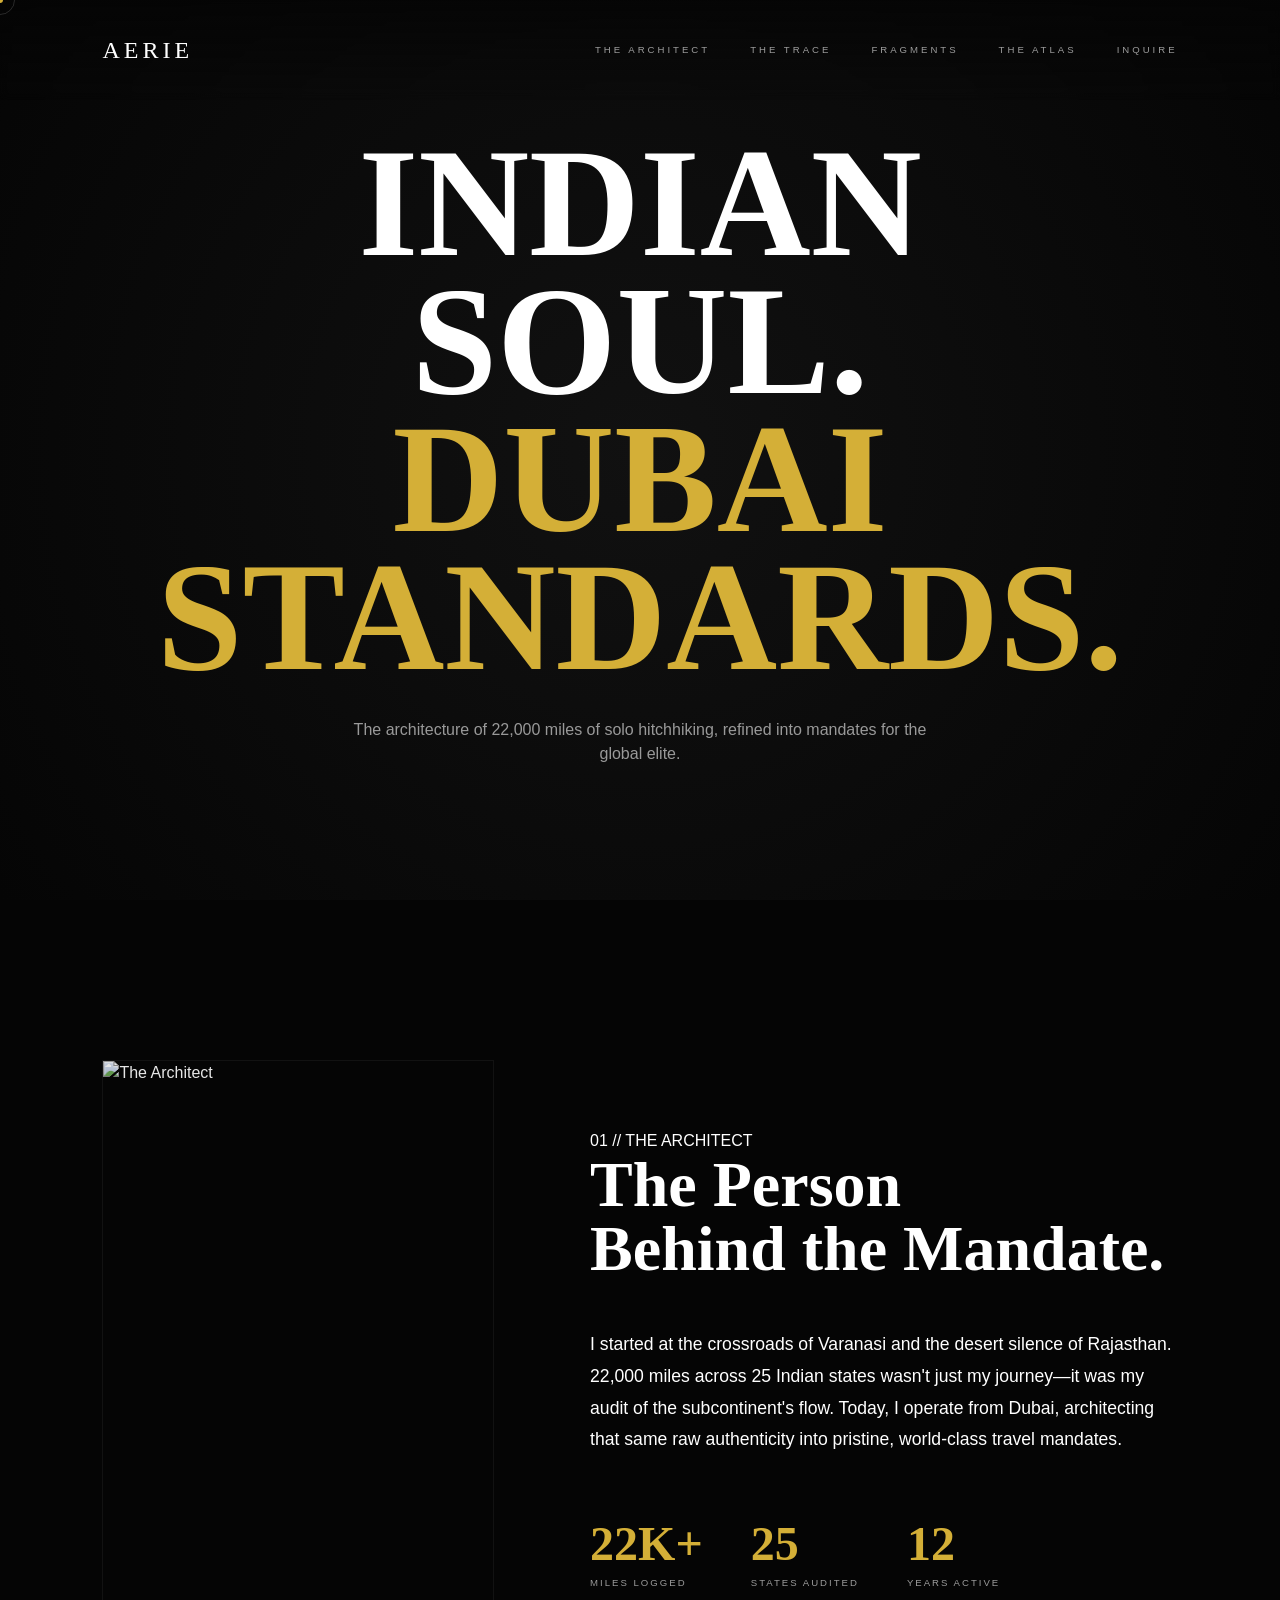
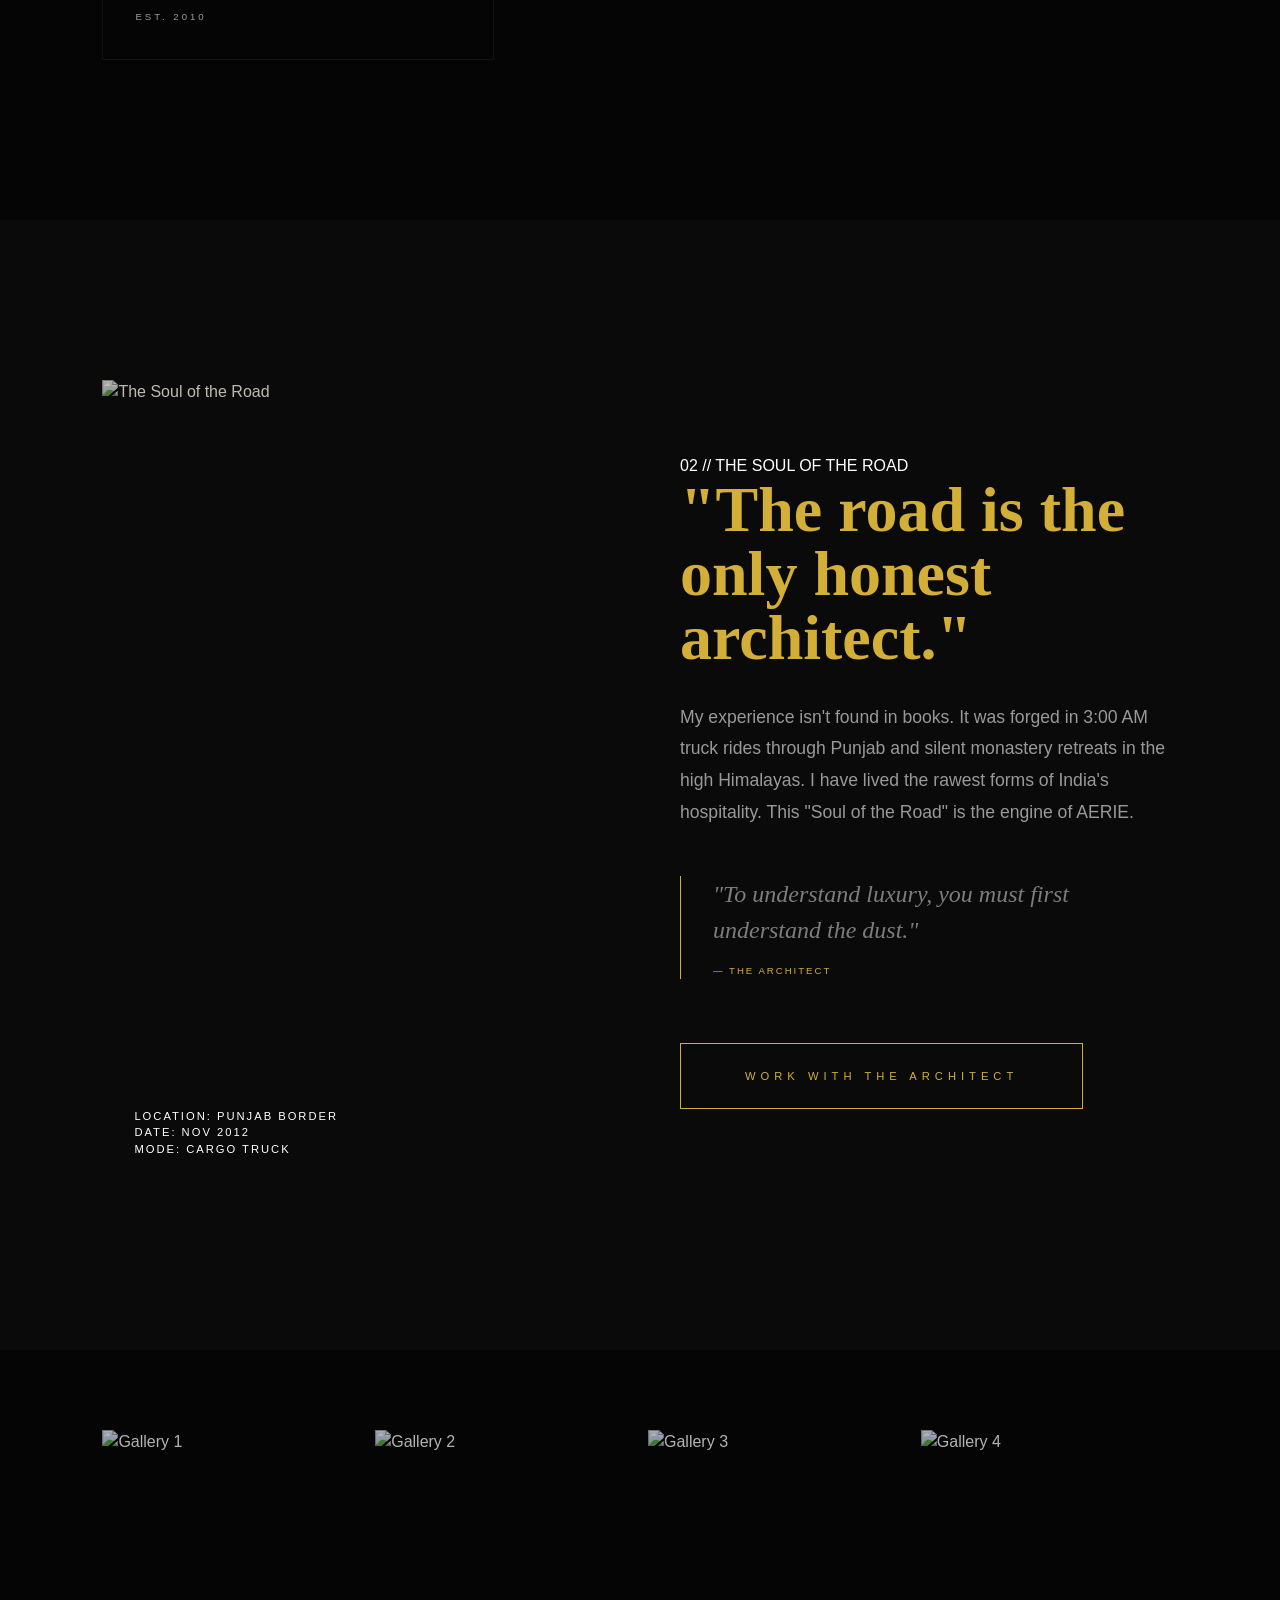
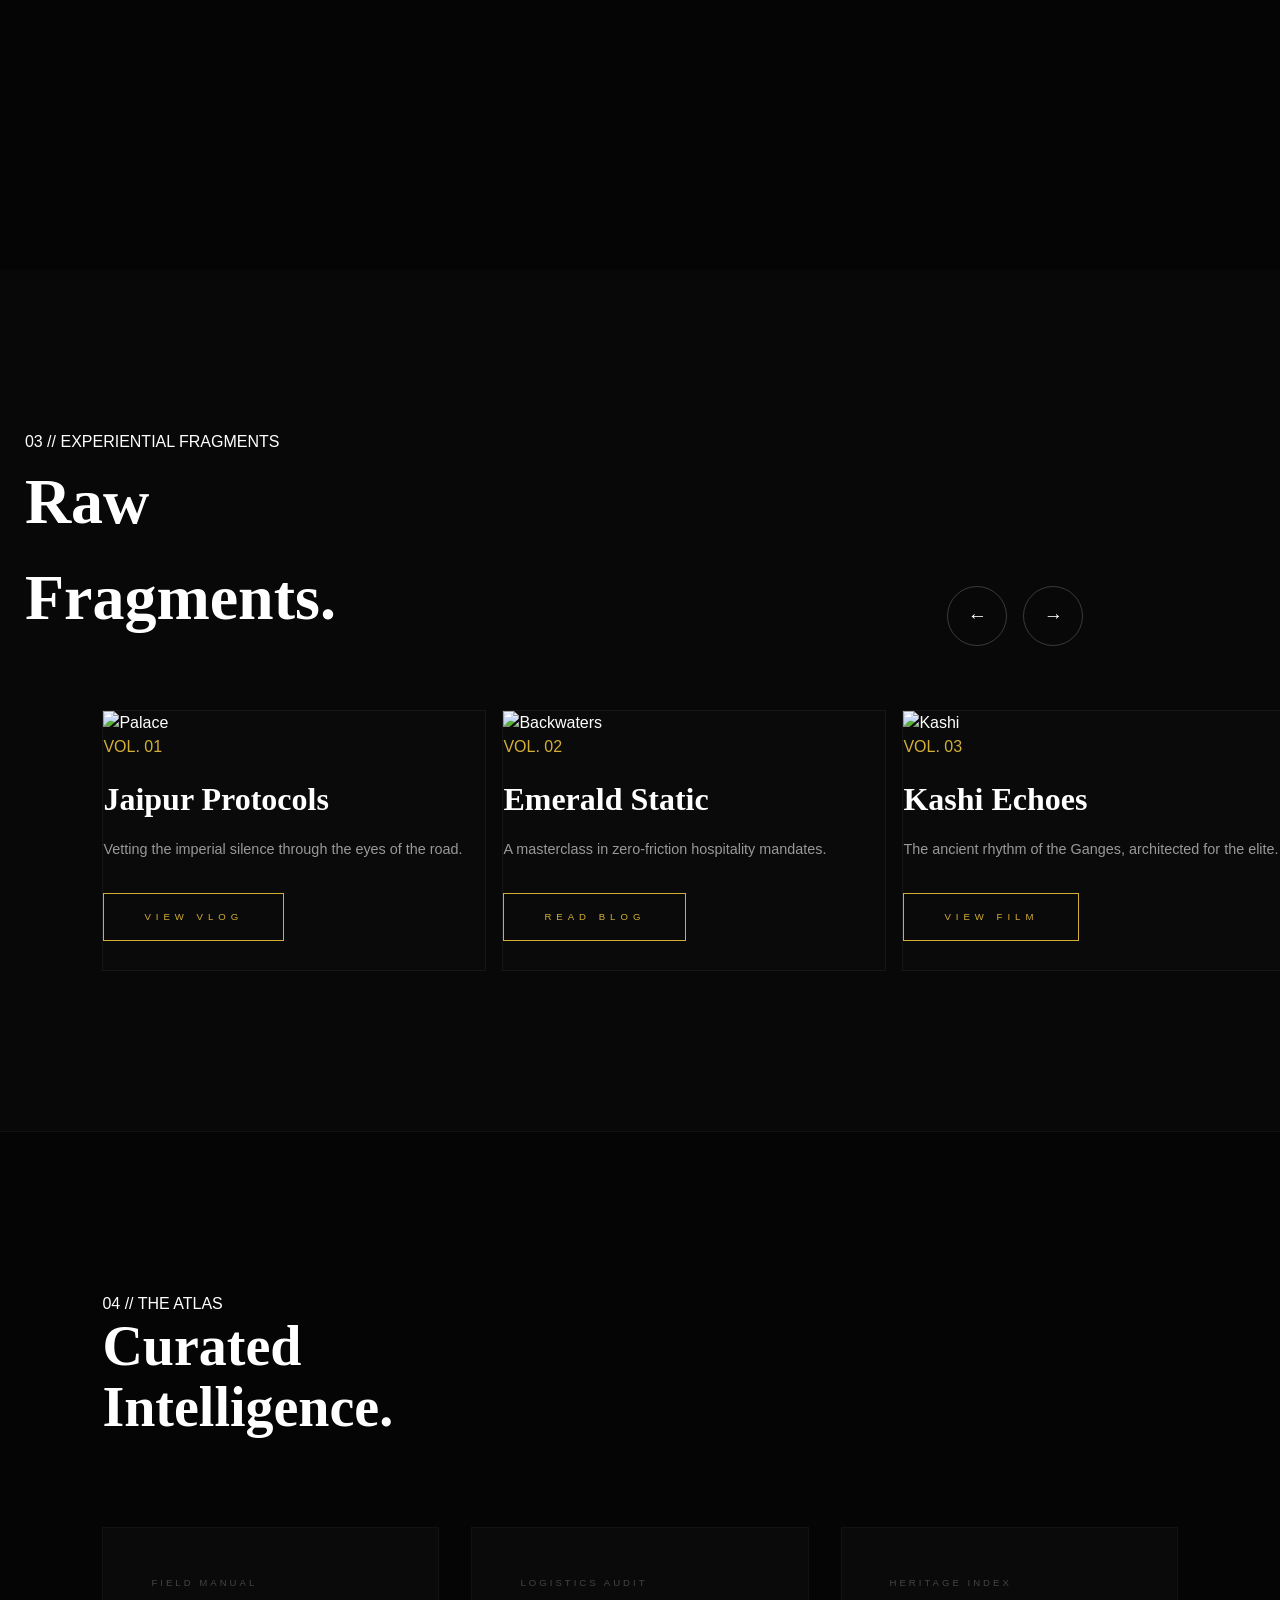
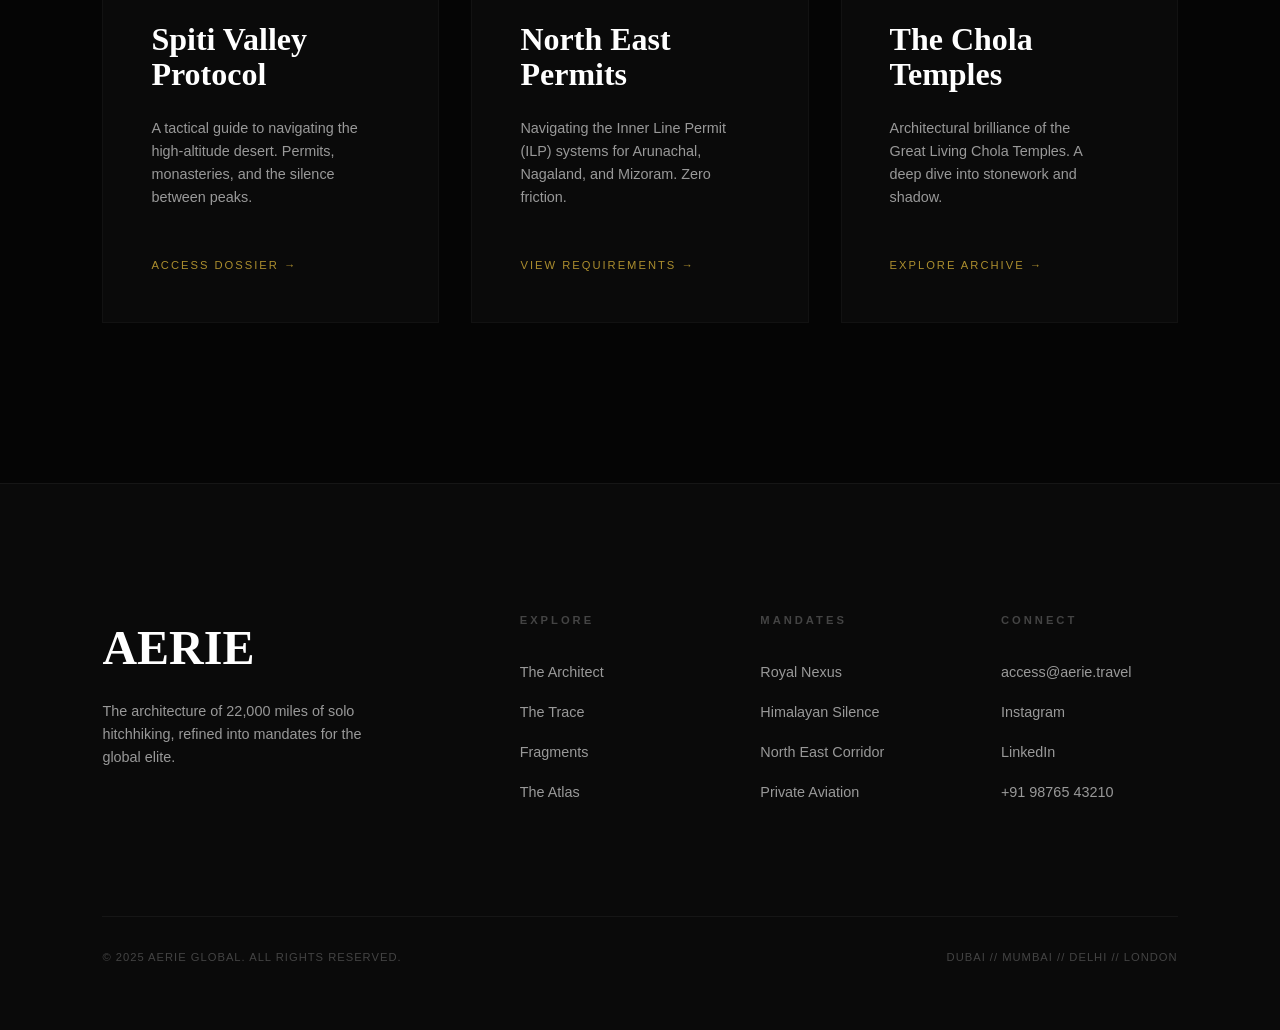
==== index.html @ 342e428a "Initial commit: AERIE luxury travel website" ====
<!DOCTYPE html>
<html lang="en">

<head>
    <meta charset="UTF-8">
    <meta name="viewport" content="width=device-width, initial-scale=1.0">
    <title>AERIE | Indian Soul • Dubai Standards</title>
    <link rel="stylesheet" href="style.css">
    <link rel="preconnect" href="https://fonts.googleapis.com">
    <link rel="preconnect" href="https://fonts.gstatic.com" crossorigin>
</head>

<body>
    <!-- Premium Interactive Layer -->
    <div id="cursor"></div>
    <div id="cursor-follower"></div>

    <nav>
        <div class="logo">AERIE</div>
        <div class="nav-links">
            <a href="#about">The Architect</a>
            <a href="#trace">The Trace</a>
            <a href="#fragments">Fragments</a>
            <a href="#atlas">The Atlas</a>
            <a href="#contact">Inquire</a>
        </div>
    </nav>

    <header class="hero">
        <h1 class="reveal">INDIAN SOUL. <br><span style="color: var(--accent);">DUBAI STANDARDS.</span></h1>
        <p class="reveal" style="max-width: 600px; color: var(--text-sec);">The architecture of 22,000 miles of solo
            hitchhiking, refined into mandates for the global elite.</p>
    </header>

    <!-- The Architect Dossier -->
    <section id="about" class="architect-dossier">
        <div class="dossier-visual-minimal reveal">
            <div class="architect-portrait">
                <img src="https://images.unsplash.com/photo-1506744038136-46273834b3fb?auto=format&fit=crop&w=1200&q=80"
                    alt="The Architect">
                <div class="portrait-overlay">
                    <span style="font-size: 0.6rem; letter-spacing: 3px; opacity: 0.6;">EST. 2010</span>
                </div>
            </div>
        </div>
        <div class="dossier-content">
            <span class="section-label reveal">01 // THE ARCHITECT</span>
            <h2 class="reveal">The Person <br><span class="editorial">Behind the Mandate.</span></h2>

            <p class="dossier-bio reveal" style="font-size: 1.1rem; line-height: 1.8; margin: 3rem 0;">
                I started at the crossroads of Varanasi and the desert silence of Rajasthan.
                22,000 miles across 25 Indian states wasn't just my journey—it was my audit of the subcontinent's flow.
                Today, I operate from Dubai, architecting that same raw authenticity into pristine, world-class travel
                mandates.
            </p>

            <div style="display: flex; gap: 3rem; margin-top: 4rem; flex-wrap: wrap;" class="reveal">
                <div>
                    <h4
                        style="font-family: var(--font-heading); font-size: 3rem; color: var(--accent); line-height: 1;">
                        22K+</h4>
                    <p
                        style="font-size: 0.6rem; letter-spacing: 2px; text-transform: uppercase; margin-top: 0.5rem; opacity: 0.6;">
                        Miles Logged</p>
                </div>
                <div>
                    <h4
                        style="font-family: var(--font-heading); font-size: 3rem; color: var(--accent); line-height: 1;">
                        25</h4>
                    <p
                        style="font-size: 0.6rem; letter-spacing: 2px; text-transform: uppercase; margin-top: 0.5rem; opacity: 0.6;">
                        States Audited</p>
                </div>
                <div>
                    <h4
                        style="font-family: var(--font-heading); font-size: 3rem; color: var(--accent); line-height: 1;">
                        12</h4>
                    <p
                        style="font-size: 0.6rem; letter-spacing: 2px; text-transform: uppercase; margin-top: 0.5rem; opacity: 0.6;">
                        Years Active</p>
                </div>
            </div>
        </div>
    </section>

    <!-- NEW: The Hitchhiker's Trace Section -->
    <section id="trace" class="trace-section">
        <div class="trace-manifesto">
            <div class="trace-image-stack reveal">
                <img src="https://images.unsplash.com/photo-1469854523086-cc02fe5d8800?auto=format&fit=crop&w=1200&q=80"
                    alt="The Soul of the Road">
                <div
                    style="position: absolute; bottom: 2rem; left: 2rem; color: white; font-family: var(--font-main); font-size: 0.7rem; letter-spacing: 2px;">
                    LOCATION: PUNJAB BORDER <br>
                    DATE: NOV 2012 <br>
                    MODE: CARGO TRUCK
                </div>
            </div>
            <div class="trace-content">
                <span class="section-label reveal">02 // THE SOUL OF THE ROAD</span>
                <h2 class="trace-quote reveal">"The road is the <br><span class="editorial">only honest
                        architect.</span>"</h2>
                <p class="trace-details reveal">My experience isn't found in books. It was forged in 3:00 AM truck rides
                    through Punjab and silent monastery retreats in the high Himalayas. I have lived the rawest forms of
                    India's hospitality. This "Soul of the Road" is the engine of AERIE.</p>
                <div style="margin-top: 3rem; border-left: 1px solid var(--accent); padding-left: 2rem;" class="reveal">
                    <p class="signature"
                        style="font-family: var(--font-editorial); font-style: italic; font-size: 1.5rem; color: var(--text-sec);">
                        "To understand luxury, you must first understand the dust."</p>
                    <p style="margin-top: 1rem; font-size: 0.6rem; letter-spacing: 2px; color: var(--accent);">— THE
                        ARCHITECT</p>
                </div>
                <a href="#contact" class="btn-gold reveal" style="margin-top: 4rem;">WORK WITH THE ARCHITECT</a>
            </div>
        </div>
    </section>

    <!-- Travel Mandate Gallery -->
    <div class="gallery-grid">
        <div class="gallery-item reveal"><img
                src="https://images.unsplash.com/photo-1524492412937-b28074a5d7da?auto=format&fit=crop&w=800&q=80"
                alt="Gallery 1"></div>
        <div class="gallery-item reveal"><img
                src="https://images.unsplash.com/photo-1512453979798-5ea266f8880c?auto=format&fit=crop&w=800&q=80"
                alt="Gallery 2"></div>
        <div class="gallery-item reveal"><img
                src="https://images.unsplash.com/photo-1548013146-72479768b921?auto=format&fit=crop&w=800&q=80"
                alt="Gallery 3"></div>
        <div class="gallery-item reveal"><img
                src="https://images.unsplash.com/photo-1593115052957-adc7f273186c?auto=format&fit=crop&w=800&q=80"
                alt="Gallery 4"></div>
    </div>

    <!-- Experiential Fragments with Navigation -->
    <section id="fragments" class="fragments-section">
        <div
            style="display: flex; justify-content: space-between; align-items: flex-end; padding-right: var(--spacing-page); margin-bottom: 4rem;">
            <div>
                <span class="section-label reveal" style="padding-left: var(--spacing-page);">03 // EXPERIENTIAL
                    FRAGMENTS</span>
                <h2 class="reveal"
                    style="font-family: var(--font-heading); font-size: 4rem; padding-left: var(--spacing-page);">Raw
                    <br><span class="editorial">Fragments.</span>
                </h2>
            </div>
            <div class="fragment-nav reveal" style="padding-right: var(--spacing-page);">
                <button class="nav-arrow" id="nav-left">←</button>
                <button class="nav-arrow" id="nav-right">→</button>
            </div>
        </div>

        <!-- Auto-Scroll Track -->
        <div class="fragments-track auto-scroll">
            <!-- Set 1 -->
            <div class="fragment-card">
                <div class="fragment-img"><img
                        src="https://images.unsplash.com/photo-1506461883276-594a12b11cf3?auto=format&fit=crop&w=800&q=80"
                        alt="Palace"></div>
                <div class="fragment-info">
                    <span class="editorial" style="color: var(--accent);">VOL. 01</span>
                    <h3 style="font-family: var(--font-heading); font-size: 2rem; margin: 1rem 0;">Jaipur Protocols</h3>
                    <p style="color: var(--text-sec); font-size: 0.9rem; margin-bottom: 2rem;">Vetting the imperial
                        silence through the eyes of the road.</p>
                    <a href="#" class="btn-gold" style="padding: 1rem 2.5rem; font-size: 0.6rem;">VIEW VLOG</a>
                </div>
            </div>
            <div class="fragment-card">
                <div class="fragment-img"><img
                        src="https://images.unsplash.com/photo-1590050752117-23a9d7f28a8d?auto=format&fit=crop&w=800&q=80"
                        alt="Backwaters"></div>
                <div class="fragment-info">
                    <span class="editorial" style="color: var(--accent);">VOL. 02</span>
                    <h3 style="font-family: var(--font-heading); font-size: 2rem; margin: 1rem 0;">Emerald Static</h3>
                    <p style="color: var(--text-sec); font-size: 0.9rem; margin-bottom: 2rem;">A masterclass in
                        zero-friction hospitality mandates.</p>
                    <a href="#" class="btn-gold" style="padding: 1rem 2.5rem; font-size: 0.6rem;">READ BLOG</a>
                </div>
            </div>
            <div class="fragment-card">
                <div class="fragment-img"><img
                        src="https://images.unsplash.com/photo-1518005020480-10f43bc5406b?auto=format&fit=crop&w=800&q=80"
                        alt="Kashi"></div>
                <div class="fragment-info">
                    <span class="editorial" style="color: var(--accent);">VOL. 03</span>
                    <h3 style="font-family: var(--font-heading); font-size: 2rem; margin: 1rem 0;">Kashi Echoes</h3>
                    <p style="color: var(--text-sec); font-size: 0.9rem; margin-bottom: 2rem;">The ancient rhythm of the
                        Ganges, architected for the elite.</p>
                    <a href="#" class="btn-gold" style="padding: 1rem 2.5rem; font-size: 0.6rem;">VIEW FILM</a>
                </div>
            </div>
            <div class="fragment-card">
                <div class="fragment-img"><img
                        src="https://images.unsplash.com/photo-1540626334746-8575086789e0?auto=format&fit=crop&w=800&q=80"
                        alt="Ladakh"></div>
                <div class="fragment-info">
                    <span class="editorial" style="color: var(--accent);">VOL. 04</span>
                    <h3 style="font-family: var(--font-heading); font-size: 2rem; margin: 1rem 0;">Peak Protocol</h3>
                    <p style="color: var(--text-sec); font-size: 0.9rem; margin-bottom: 2rem;">Absolute seclusion in the
                        high mountain mandates of Ladakh.</p>
                    <a href="#" class="btn-gold" style="padding: 1rem 2.5rem; font-size: 0.6rem;">ACCESS</a>
                </div>
            </div>

            <!-- Set 2 (Duplicate for Loop) -->
            <div class="fragment-card">
                <div class="fragment-img"><img
                        src="https://images.unsplash.com/photo-1506461883276-594a12b11cf3?auto=format&fit=crop&w=800&q=80"
                        alt="Palace"></div>
                <div class="fragment-info">
                    <span class="editorial" style="color: var(--accent);">VOL. 01</span>
                    <h3 style="font-family: var(--font-heading); font-size: 2rem; margin: 1rem 0;">Jaipur Protocols</h3>
                    <p style="color: var(--text-sec); font-size: 0.9rem; margin-bottom: 2rem;">Vetting the imperial
                        silence through the eyes of the road.</p>
                    <a href="#" class="btn-gold" style="padding: 1rem 2.5rem; font-size: 0.6rem;">VIEW VLOG</a>
                </div>
            </div>
            <div class="fragment-card">
                <div class="fragment-img"><img
                        src="https://images.unsplash.com/photo-1590050752117-23a9d7f28a8d?auto=format&fit=crop&w=800&q=80"
                        alt="Backwaters"></div>
                <div class="fragment-info">
                    <span class="editorial" style="color: var(--accent);">VOL. 02</span>
                    <h3 style="font-family: var(--font-heading); font-size: 2rem; margin: 1rem 0;">Emerald Static</h3>
                    <p style="color: var(--text-sec); font-size: 0.9rem; margin-bottom: 2rem;">A masterclass in
                        zero-friction hospitality mandates.</p>
                    <a href="#" class="btn-gold" style="padding: 1rem 2.5rem; font-size: 0.6rem;">READ BLOG</a>
                </div>
            </div>
            <div class="fragment-card">
                <div class="fragment-img"><img
                        src="https://images.unsplash.com/photo-1518005020480-10f43bc5406b?auto=format&fit=crop&w=800&q=80"
                        alt="Kashi"></div>
                <div class="fragment-info">
                    <span class="editorial" style="color: var(--accent);">VOL. 03</span>
                    <h3 style="font-family: var(--font-heading); font-size: 2rem; margin: 1rem 0;">Kashi Echoes</h3>
                    <p style="color: var(--text-sec); font-size: 0.9rem; margin-bottom: 2rem;">The ancient rhythm of the
                        Ganges, architected for the elite.</p>
                    <a href="#" class="btn-gold" style="padding: 1rem 2.5rem; font-size: 0.6rem;">VIEW FILM</a>
                </div>
            </div>
            <div class="fragment-card">
                <div class="fragment-img"><img
                        src="https://images.unsplash.com/photo-1540626334746-8575086789e0?auto=format&fit=crop&w=800&q=80"
                        alt="Ladakh"></div>
                <div class="fragment-info">
                    <span class="editorial" style="color: var(--accent);">VOL. 04</span>
                    <h3 style="font-family: var(--font-heading); font-size: 2rem; margin: 1rem 0;">Peak Protocol</h3>
                    <p style="color: var(--text-sec); font-size: 0.9rem; margin-bottom: 2rem;">Absolute seclusion in the
                        high mountain mandates of Ladakh.</p>
                    <a href="#" class="btn-gold" style="padding: 1rem 2.5rem; font-size: 0.6rem;">ACCESS</a>
                </div>
            </div>
        </div>
    </section>

    <!-- The Atlas - Resource Library (NEW) -->
    <section id="atlas" class="atlas-section">
        <div style="display: flex; justify-content: space-between; align-items: flex-end; margin-bottom: 4rem;">
            <div>
                <span class="section-label reveal">04 // THE ATLAS</span>
                <h2 class="reveal atlas-title" style="font-size: 3.5rem;">Curated <br><span
                        class="editorial">Intelligence.</span></h2>
            </div>
        </div>

        <div class="atlas-grid">
            <a href="#" class="atlas-card reveal">
                <div>
                    <span class="atlas-category">FIELD MANUAL</span>
                    <h3 class="atlas-title">Spiti Valley Protocol</h3>
                    <p class="atlas-desc">A tactical guide to navigating the high-altitude desert. Permits, monasteries,
                        and the silence between peaks.</p>
                </div>
                <span class="atlas-link">ACCESS DOSSIER →</span>
            </a>
            <a href="#" class="atlas-card reveal">
                <div>
                    <span class="atlas-category">LOGISTICS AUDIT</span>
                    <h3 class="atlas-title">North East Permits</h3>
                    <p class="atlas-desc">Navigating the Inner Line Permit (ILP) systems for Arunachal, Nagaland, and
                        Mizoram. Zero friction.</p>
                </div>
                <span class="atlas-link">VIEW REQUIREMENTS →</span>
            </a>
            <a href="#" class="atlas-card reveal">
                <div>
                    <span class="atlas-category">HERITAGE INDEX</span>
                    <h3 class="atlas-title">The Chola Temples</h3>
                    <p class="atlas-desc">Architectural brilliance of the Great Living Chola Temples. A deep dive into
                        stonework and shadow.</p>
                </div>
                <span class="atlas-link">EXPLORE ARCHIVE →</span>
            </a>
        </div>
    </section>

    <!-- Production Footer -->
    <footer id="contact">
        <div class="footer-grid reveal">
            <div class="footer-brand">
                <h2>AERIE</h2>
                <p style="color: var(--text-sec); max-width: 300px; font-size: 0.9rem; line-height: 1.6;">The
                    architecture of 22,000 miles of solo hitchhiking, refined into mandates for the global elite.</p>
            </div>

            <div class="footer-col">
                <h4>EXPLORE</h4>
                <ul>
                    <li><a href="#about">The Architect</a></li>
                    <li><a href="#trace">The Trace</a></li>
                    <li><a href="#fragments">Fragments</a></li>
                    <li><a href="#atlas">The Atlas</a></li>
                </ul>
            </div>

            <div class="footer-col">
                <h4>MANDATES</h4>
                <ul>
                    <li><a href="#">Royal Nexus</a></li>
                    <li><a href="#">Himalayan Silence</a></li>
                    <li><a href="#">North East Corridor</a></li>
                    <li><a href="#">Private Aviation</a></li>
                </ul>
            </div>

            <div class="footer-col">
                <h4>CONNECT</h4>
                <ul>
                    <li><a href="mailto:access@aerie.travel">access@aerie.travel</a></li>
                    <li><a href="#">Instagram</a></li>
                    <li><a href="#">LinkedIn</a></li>
                    <li><a href="#">+91 98765 43210</a></li>
                </ul>
            </div>
        </div>

        <div class="footer-bottom reveal">
            <div>© 2025 AERIE GLOBAL. ALL RIGHTS RESERVED.</div>
            <div>DUBAI // MUMBAI // DELHI // LONDON</div>
        </div>
    </footer>

    <script>
        // Smooth Cursor Follower
        const cursor = document.getElementById('cursor');
        const follower = document.getElementById('cursor-follower');
        let mx = 0, my = 0, bx = 0, by = 0;

        document.addEventListener('mousemove', (e) => { mx = e.clientX; my = e.clientY; cursor.style.left = mx + 'px'; cursor.style.top = my + 'px'; });
        function animate() { bx += (mx - bx) * 0.1; by += (my - by) * 0.1; follower.style.left = bx + 'px'; follower.style.top = by + 'px'; requestAnimationFrame(animate); }
        animate();

        // Magnetic Hover Effect
        document.querySelectorAll('a, button, .fragment-card, .atlas-card').forEach(el => {
            el.addEventListener('mouseenter', () => follower.classList.add('cursor-active'));
            el.addEventListener('mouseleave', () => follower.classList.remove('cursor-active'));
        });

        // Intersection Observer for Reveal
        const obs = new IntersectionObserver((entries) => { entries.forEach(e => { if (e.isIntersecting) e.target.classList.add('active'); }); }, { threshold: 0.15 });
        document.querySelectorAll('.reveal').forEach(el => obs.observe(el));

        // Dual-Mode Scrolling Logic (Auto + Manual)
        const track = document.querySelector('.fragments-track');
        const btnLeft = document.getElementById('nav-left');
        const btnRight = document.getElementById('nav-right');

        let isPaused = false;
        let autoScrollSpeed = 0.5; // Adjustable speed

        // Auto Scroll Loop
        function autoScrollLoop() {
            if (!isPaused && track) {
                if (track.scrollLeft >= (track.scrollWidth - track.clientWidth) - 10) {
                    // Near end, reset to start (basic loop)
                    // For seamless infinite loop, we need exact duplication logic, but for now a snap-back is acceptable or we just let it flow.
                    // Better: check if we are halfway through the duplicated content.
                    if (track.scrollLeft >= track.scrollWidth / 2) {
                        track.scrollLeft = 0;
                    }
                } else {
                    track.scrollLeft += autoScrollSpeed;
                }
            }
            requestAnimationFrame(autoScrollLoop);
        }

        // Start Loop
        // requestAnimationFrame(autoScrollLoop); // Uncomment to enable auto-scroll immediately

        // Manual Navigation
        const getScrollStep = () => {
            return window.innerWidth * (window.innerWidth >= 1024 ? 0.35 : 0.85);
        };

        if (btnRight) {
            btnRight.addEventListener('click', () => {
                track.scrollBy({ left: getScrollStep(), behavior: 'smooth' });
            });
        }

        if (btnLeft) {
            btnLeft.addEventListener('click', () => {
                track.scrollBy({ left: -getScrollStep(), behavior: 'smooth' });
            });
        }

        // Pause on interactions
        if (track) {
            track.addEventListener('mouseenter', () => isPaused = true);
            track.addEventListener('mouseleave', () => isPaused = false);
            // Also pause on touch for mobile
            track.addEventListener('touchstart', () => isPaused = true);
            track.addEventListener('touchend', () => setTimeout(() => isPaused = false, 2000));
        }

        // Init Loop
        autoScrollLoop();

    </script>
</body>

</html>
---- style.css ----
:root {
    --bg-prime: #050505;
    --bg-sec: #0a0a0a;
    --accent: #d4af37;
    --accent-dim: rgba(212, 175, 55, 0.15);
    --text-prime: #ffffff;
    --text-sec: #999999;
    --text-dim: #444444;
    --font-heading: 'Italiana', serif;
    --font-editorial: 'Lora', serif;
    --font-main: 'Montserrat', sans-serif;
    --spacing-page: 8%;
    --ease-vincent: cubic-bezier(0.76, 0, 0.24, 1);
}

@import url('https://fonts.googleapis.com/css2?family=Italiana&family=Lora:ital,wght@0,400;1,400&family=Montserrat:wght@200;300;400;500&display=swap');

* {
    margin: 0;
    padding: 0;
    box-sizing: border-box;
}

@media (hover: hover) and (pointer: fine) {
    * {
        cursor: none !important;
    }
}

body {
    background-color: var(--bg-prime);
    color: var(--text-prime);
    font-family: var(--font-main);
    line-height: 1.5;
    overflow-x: hidden;
    -webkit-font-smoothing: antialiased;
}

/* Custom Cursor */
#cursor {
    position: fixed;
    width: 6px;
    height: 6px;
    background: var(--accent);
    border-radius: 50%;
    pointer-events: none;
    z-index: 10001;
    transform: translate(-50%, -50%);
}

#cursor-follower {
    position: fixed;
    width: 30px;
    height: 30px;
    border: 0.5px solid rgba(255, 255, 255, 0.15);
    border-radius: 50%;
    pointer-events: none;
    z-index: 10000;
    transform: translate(-50%, -50%);
    transition: width 0.3s, height 0.3s, background 0.3s, border 0.3s;
}

.cursor-active {
    width: 60px !important;
    height: 60px !important;
    background: var(--accent-dim) !important;
    border-color: var(--accent) !important;
}

/* Navigation */
nav {
    position: fixed;
    top: 0;
    width: 100%;
    padding: 2rem var(--spacing-page);
    display: flex;
    justify-content: space-between;
    align-items: center;
    z-index: 1000;
    background: linear-gradient(to bottom, rgba(5, 5, 5, 0.9), transparent);
    backdrop-filter: blur(5px);
}

.logo {
    font-family: var(--font-heading);
    font-size: 1.5rem;
    letter-spacing: 4px;
    color: white;
}

.nav-links {
    display: flex;
    gap: 2.5rem;
}

.nav-links a {
    text-decoration: none;
    color: white;
    font-size: 0.6rem;
    letter-spacing: 3px;
    text-transform: uppercase;
    opacity: 0.6;
    transition: 0.4s;
}

/* Hero */
.hero {
    height: 100vh;
    display: flex;
    flex-direction: column;
    justify-content: center;
    align-items: center;
    text-align: center;
    padding: 0 10%;
    position: relative;
    background: radial-gradient(circle at center, #111 0%, #050505 100%);
}

.hero h1 {
    font-family: var(--font-heading);
    font-size: clamp(3rem, 12vw, 10rem);
    line-height: .9;
    margin-bottom: 2rem;
}

/* Reveal Effects */
.reveal {
    opacity: 0;
    transform: translateY(40px);
    transition: all 1s var(--ease-vincent);
}

.reveal.active {
    opacity: 1;
    transform: translateY(0);
}

/* Trace Section */
.trace-section {
    padding: 10rem var(--spacing-page);
    background: var(--bg-sec);
    position: relative;
    overflow: hidden;
}

.trace-manifesto {
    display: grid;
    grid-template-columns: 1fr;
    gap: 5rem;
    align-items: center;
}

@media (min-width: 1024px) {
    .trace-manifesto {
        grid-template-columns: 1fr 1fr;
    }
}

.trace-image-stack {
    height: 90vh;
    position: relative;
}

.trace-image-stack img {
    width: 100%;
    height: 100%;
    object-fit: cover;
    filter: brightness(0.7) sepia(0.2);
}

.trace-quote {
    font-family: var(--font-heading);
    font-size: clamp(2rem, 5vw, 4rem);
    line-height: 1;
    color: var(--accent);
    margin-bottom: 2rem;
}

.trace-details {
    font-size: 1.1rem;
    color: var(--text-sec);
    max-width: 500px;
    line-height: 1.8;
}

/* Architect Section - Minimal */
.architect-dossier {
    padding: 10rem var(--spacing-page);
    display: grid;
    grid-template-columns: 1fr;
    gap: 6rem;
}

@media (min-width: 1024px) {
    .architect-dossier {
        grid-template-columns: 1fr 1.5fr;
        align-items: center;
    }
}

.dossier-visual-minimal {
    position: relative;
}

.architect-portrait {
    position: relative;
    height: 80vh;
    max-height: 600px;
    overflow: hidden;
    border: 1px solid rgba(255, 255, 255, 0.05);
}

.architect-portrait img {
    width: 100%;
    height: 100%;
    object-fit: cover;
    filter: grayscale(0.3) brightness(0.9);
    transition: transform 1.5s var(--ease-vincent), filter 0.5s;
}

.architect-portrait:hover img {
    transform: scale(1.05);
    filter: grayscale(0) brightness(1);
}

.portrait-overlay {
    position: absolute;
    bottom: 2rem;
    left: 2rem;
    color: white;
    text-transform: uppercase;
}

.dossier-content h2 {
    font-family: var(--font-heading);
    font-size: 4rem;
    line-height: 1;
    margin-bottom: 2.5rem;
}

/* Experiential Fragments */
.fragments-section {
    padding: 10rem 0;
    background: #080808;
    overflow: hidden;
}

.fragments-track {
    display: flex;
    gap: 1rem;
    padding-left: var(--spacing-page);
    width: 100%;
    overflow-x: auto;
    scroll-behavior: smooth;
    scrollbar-width: none;
    /* Firefox */
    -ms-overflow-style: none;
    /* IE */
}

.fragments-track::-webkit-scrollbar {
    display: none;
    /* Chrome/Safari */
}

.fragment-card {
    flex: 0 0 80vw;
    border: 1px solid rgba(255, 255, 255, 0.05);
    background: #0a0a0a;
}

@media (min-width: 1024px) {
    .fragment-card {
        flex: 0 0 30vw;
    }
}

.btn-gold {
    display: inline-block;
    padding: 1.5rem 4rem;
    border: 1px solid var(--accent);
    color: var(--accent);
    text-transform: uppercase;
    font-size: 0.7rem;
    letter-spacing: 5px;
    text-decoration: none;
    transition: 0.4s;
    position: relative;
    overflow: hidden;
}

.btn-gold:hover {
    background: var(--accent);
    color: black;
}

.btn-gold::after {
    content: '';
    position: absolute;
    top: 0;
    left: -100%;
    width: 100%;
    height: 100%;
    background: linear-gradient(90deg, transparent, rgba(255, 255, 255, 0.2), transparent);
    transition: 0.5s;
}

.btn-gold:hover::after {
    left: 100%;
    transition: 0.5s;
}

/* Portfolio Gallery */
.gallery-grid {
    display: grid;
    grid-template-columns: repeat(2, 1fr);
    gap: 1rem;
    padding: 5rem var(--spacing-page);
}

@media (min-width: 1024px) {
    .gallery-grid {
        grid-template-columns: repeat(4, 1fr);
    }
}

.gallery-item {
    height: 40vh;
    overflow: hidden;
    filter: brightness(0.7);
    transition: filter 0.5s;
}

/* Navigation Arrows */
.fragment-nav {
    display: flex;
    gap: 1rem;
}

.nav-arrow {
    width: 60px;
    height: 60px;
    border: 1px solid rgba(255, 255, 255, 0.2);
    border-radius: 50%;
    display: flex;
    align-items: center;
    justify-content: center;
    cursor: pointer;
    transition: all 0.3s ease;
    background: transparent;
    color: white;
    font-size: 1.2rem;
}

.nav-arrow:hover {
    border-color: var(--accent);
    color: var(--accent);
    background: rgba(212, 175, 55, 0.1);
}

/* Personal Touch */
.signature {
    font-family: var(--font-editorial);
    font-style: italic;
    font-size: 2rem;
    color: var(--text-sec);
    margin-top: 2rem;
    opacity: 0.8;
}

/* The Atlas - Resource Library */
.atlas-section {
    padding: 10rem var(--spacing-page);
    background: var(--bg-prime);
    border-top: 1px solid rgba(255, 255, 255, 0.05);
}

.atlas-grid {
    display: grid;
    grid-template-columns: 1fr;
    gap: 2rem;
    margin-top: 4rem;
}

@media (min-width: 1024px) {
    .atlas-grid {
        grid-template-columns: repeat(3, 1fr);
    }
}

.atlas-card {
    background: var(--bg-sec);
    border: 1px solid rgba(255, 255, 255, 0.03);
    padding: 3rem;
    cursor: pointer;
    position: relative;
    overflow: hidden;
    height: 100%;
    display: flex;
    flex-direction: column;
    justify-content: space-between;
    transition: transform 0.4s var(--ease-vincent), border 0.4s;
    text-decoration: none;
}

.atlas-card:hover {
    border-color: var(--accent);
    transform: translateY(-5px);
}

.atlas-card::before {
    content: '';
    position: absolute;
    top: 0;
    left: 0;
    width: 4px;
    height: 100%;
    background: var(--accent);
    transform: scaleY(0);
    transform-origin: top;
    transition: transform 0.4s var(--ease-vincent);
}

.atlas-card:hover::before {
    transform: scaleY(1);
}

.atlas-category {
    font-size: 0.6rem;
    letter-spacing: 3px;
    text-transform: uppercase;
    color: var(--text-dim);
    margin-bottom: 2rem;
    display: block;
}

.atlas-title {
    font-family: var(--font-heading);
    font-size: 2rem;
    line-height: 1.1;
    margin-bottom: 1.5rem;
    color: white;
}

.atlas-desc {
    font-size: 0.9rem;
    color: var(--text-sec);
    line-height: 1.6;
    margin-bottom: 3rem;
    max-width: 90%;
}

.atlas-link {
    font-size: 0.7rem;
    letter-spacing: 2px;
    text-transform: uppercase;
    color: var(--accent);
    display: flex;
    align-items: center;
    gap: 10px;
    opacity: 0.8;
    transition: opacity 0.3s;
}

.atlas-card:hover .atlas-link {
    opacity: 1;
}

/* Production Footer  */
footer {
    background: var(--bg-sec);
    padding: 8rem var(--spacing-page) 4rem;
    border-top: 1px solid rgba(255, 255, 255, 0.05);
    text-align: left;
}

.footer-grid {
    display: grid;
    grid-template-columns: 1fr;
    gap: 4rem;
    margin-bottom: 6rem;
}

@media (min-width: 1024px) {
    .footer-grid {
        grid-template-columns: 2fr 1fr 1fr 1fr;
    }
}

.footer-brand h2 {
    font-family: var(--font-heading);
    font-size: 3rem;
    margin-bottom: 1rem;
    color: white;
}

.footer-col h4 {
    font-size: 0.7rem;
    letter-spacing: 3px;
    text-transform: uppercase;
    color: var(--text-dim);
    margin-bottom: 2rem;
}

.footer-col ul {
    list-style: none;
    padding: 0;
}

.footer-col li {
    margin-bottom: 1rem;
}

.footer-col a {
    color: var(--text-sec);
    text-decoration: none;
    font-size: 0.9rem;
    transition: color 0.3s;
    font-family: var(--font-main);
}

.footer-col a:hover {
    color: var(--accent);
}

.footer-bottom {
    display: flex;
    flex-direction: column;
    gap: 1rem;
    border-top: 1px solid rgba(255, 255, 255, 0.05);
    padding-top: 2rem;
    font-size: 0.7rem;
    color: var(--text-dim);
    text-align: center;
    letter-spacing: 1px;
}

@media (min-width: 1024px) {
    .footer-bottom {
        flex-direction: row;
        justify-content: space-between;
        text-align: left;
    }
}

/* Marquee Animation */
@keyframes scroll {
    0% {
        transform: translateX(0);
    }

    100% {
        transform: translateX(-50%);
    }
}

.fragments-track.auto-scroll {
    animation: scroll 60s linear infinite;
    display: flex;
    width: max-content;
}

.fragments-track.auto-scroll:hover {
    animation-play-state: paused;
}

/* Mobile Responsive Utility */
@media (max-width: 1024px) {
    :root {
        --spacing-page: 5%;
    }

    .hero h1 {
        font-size: 3.5rem;
    }

    nav {
        padding: 1.5rem 5%;
    }

    .nav-links {
        display: none;
    }

    .architect-dossier,
    .trace-manifesto,
    .footer-grid,
    .atlas-grid {
        grid-template-columns: 1fr;
        gap: 3rem;
    }

    .dossier-visual {
        position: relative;
        top: 0;
        margin-bottom: 3rem;
    }

    .fragments-section h2 {
        font-size: 2.5rem !important;
    }

    .fragment-card {
        flex: 0 0 85vw;
    }

    .atlas-grid {
        grid-template-columns: 1fr;
    }

    .footer-bottom {
        flex-direction: column;
        text-align: center;
    }
}
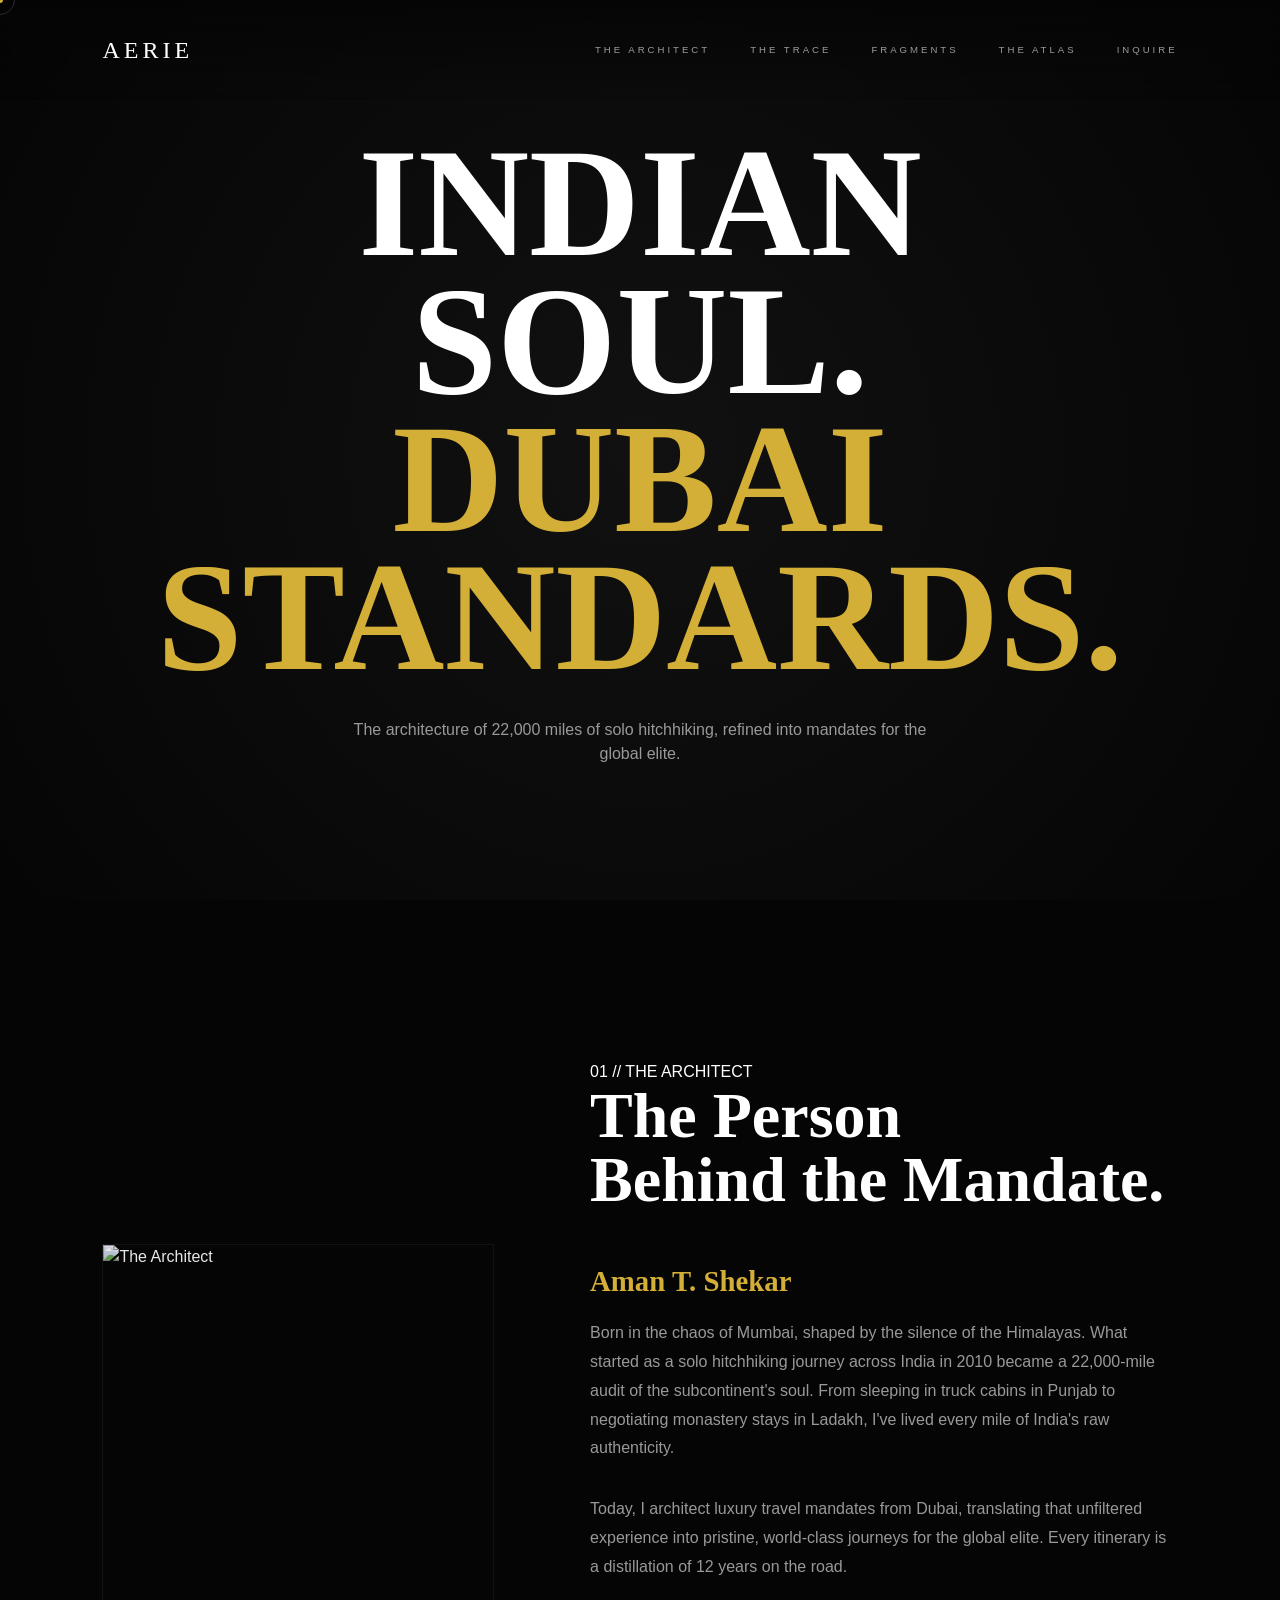
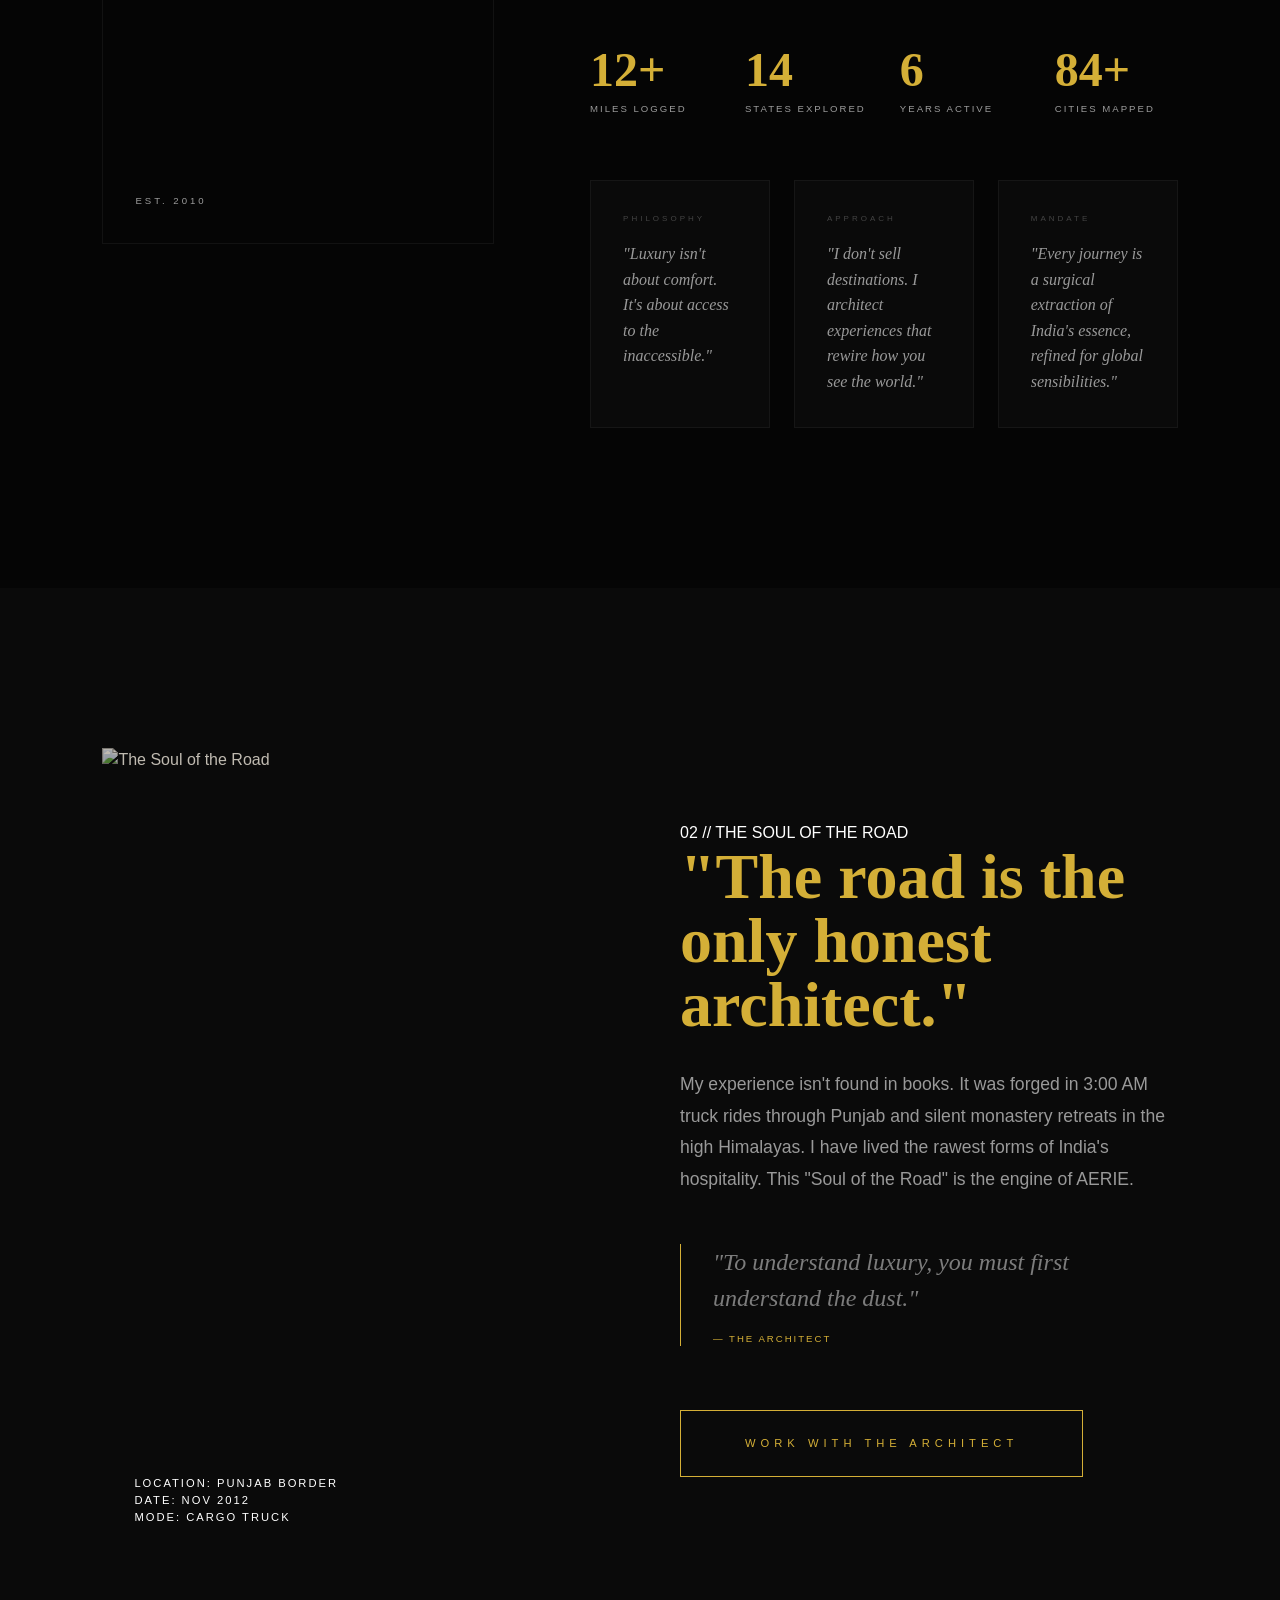
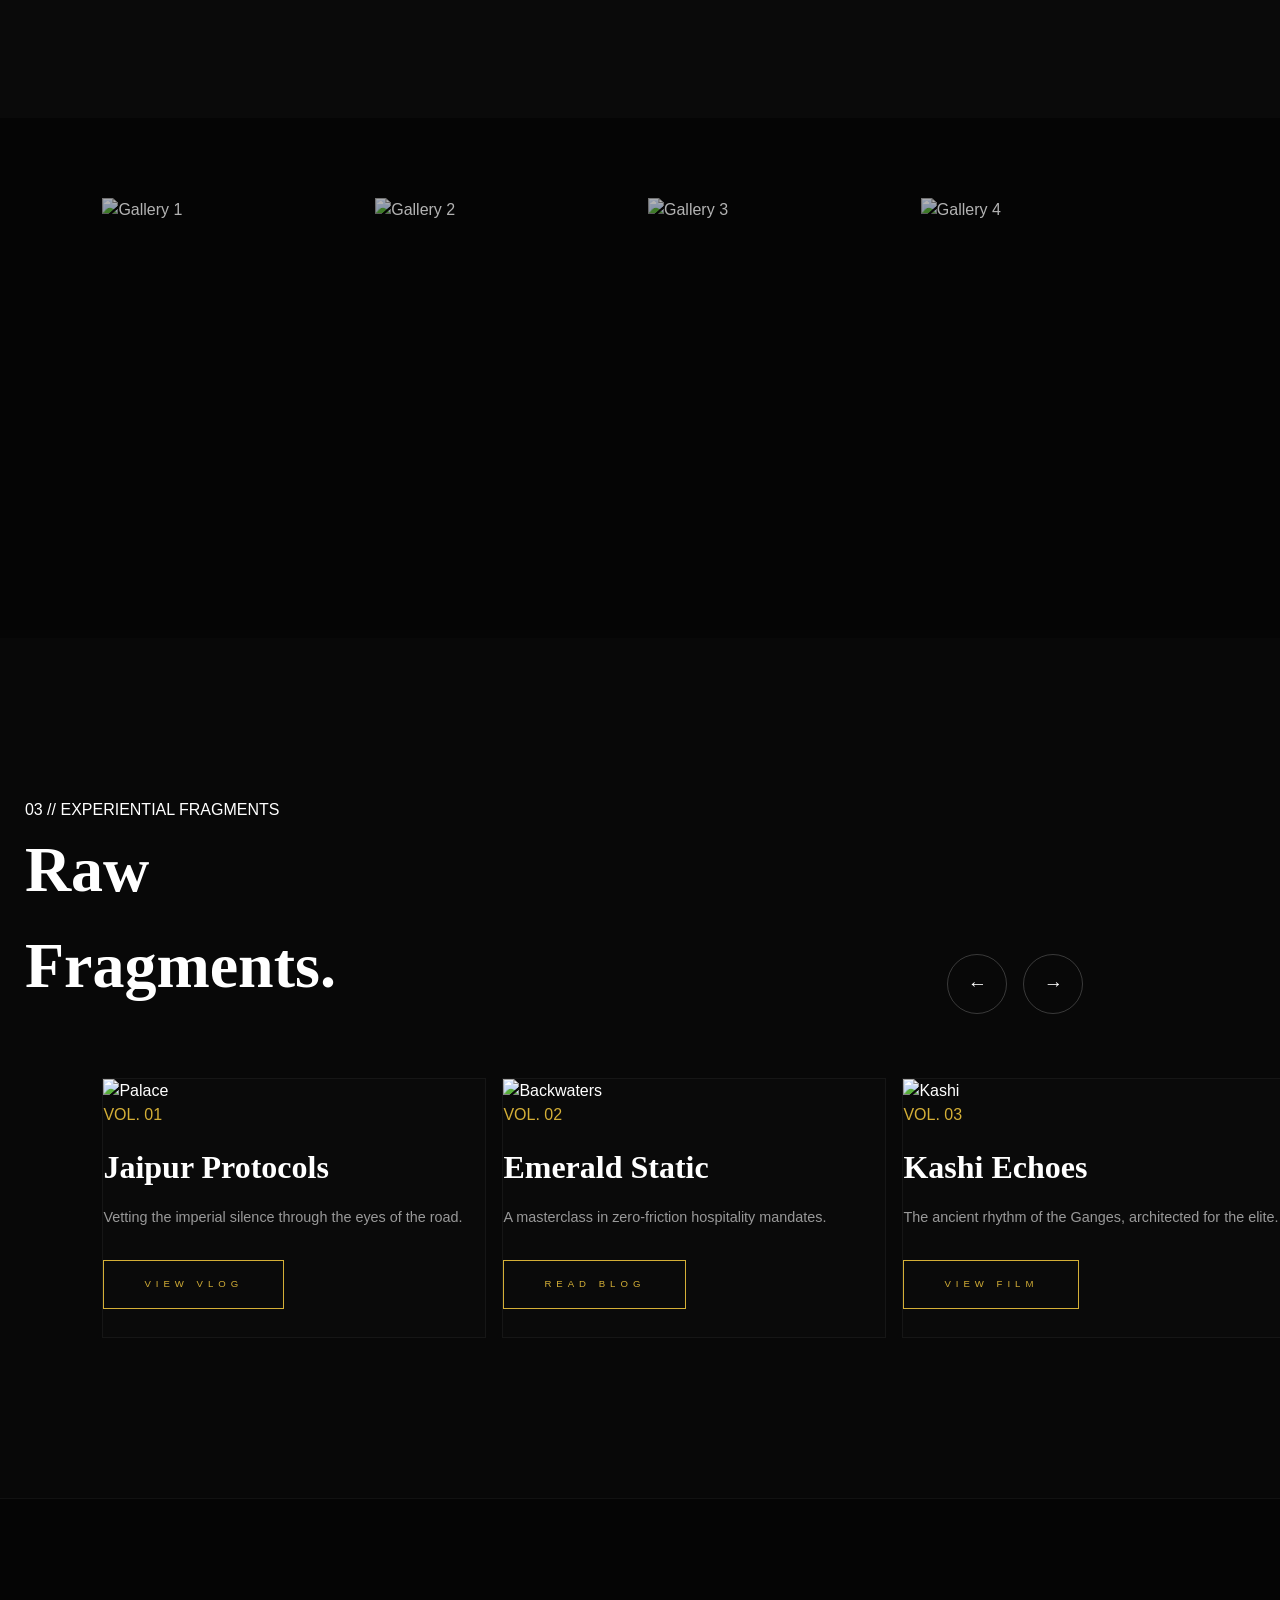
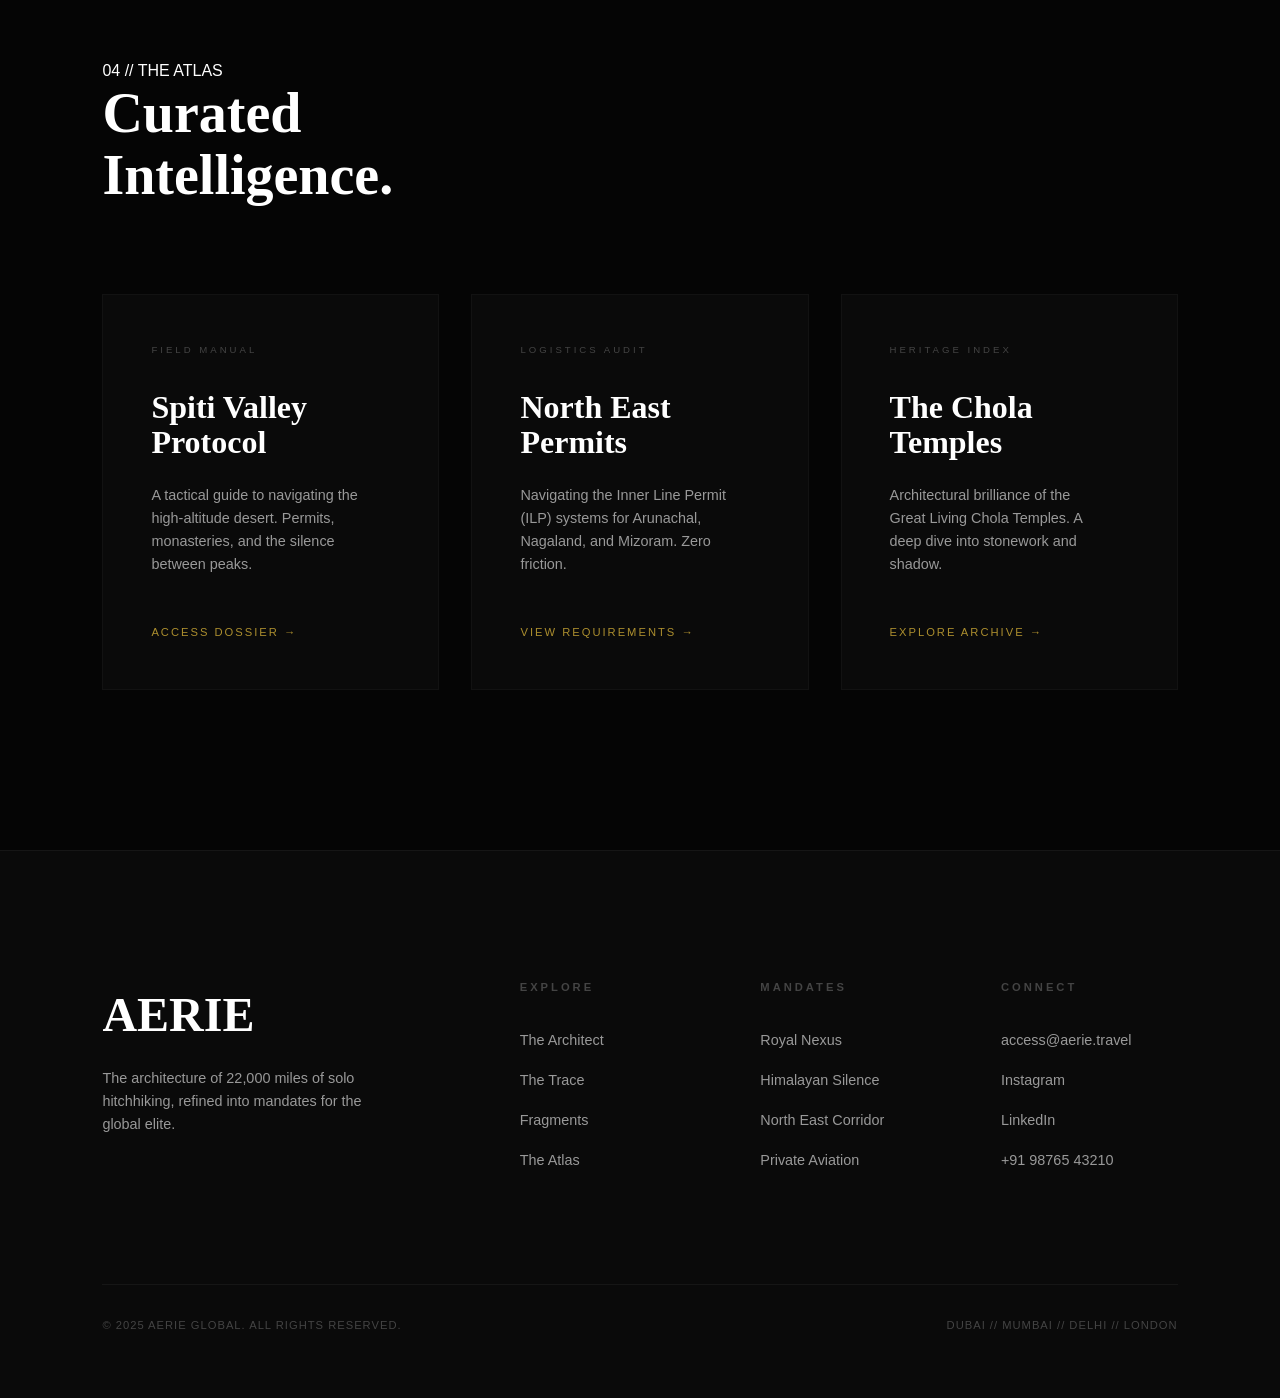
==== commit 572659ca: "Enhanced Architect section with bio, stats counter, and philosophy cards" ====
--- a/index.html
+++ b/index.html
@@ -36,7 +36,7 @@
     <section id="about" class="architect-dossier">
         <div class="dossier-visual-minimal reveal">
             <div class="architect-portrait">
-                <img src="https://images.unsplash.com/photo-1506744038136-46273834b3fb?auto=format&fit=crop&w=1200&q=80"
+                <img src="https://images.unsplash.com/photo-1507003211169-0a1dd7228f2d?auto=format&fit=crop&w=1200&q=80"
                     alt="The Architect">
                 <div class="portrait-overlay">
                     <span style="font-size: 0.6rem; letter-spacing: 3px; opacity: 0.6;">EST. 2010</span>
@@ -47,37 +47,61 @@
             <span class="section-label reveal">01 // THE ARCHITECT</span>
             <h2 class="reveal">The Person <br><span class="editorial">Behind the Mandate.</span></h2>
 
-            <p class="dossier-bio reveal" style="font-size: 1.1rem; line-height: 1.8; margin: 3rem 0;">
-                I started at the crossroads of Varanasi and the desert silence of Rajasthan.
-                22,000 miles across 25 Indian states wasn't just my journey—it was my audit of the subcontinent's flow.
-                Today, I operate from Dubai, architecting that same raw authenticity into pristine, world-class travel
-                mandates.
-            </p>
-
-            <div style="display: flex; gap: 3rem; margin-top: 4rem; flex-wrap: wrap;" class="reveal">
-                <div>
-                    <h4
-                        style="font-family: var(--font-heading); font-size: 3rem; color: var(--accent); line-height: 1;">
-                        22K+</h4>
-                    <p
-                        style="font-size: 0.6rem; letter-spacing: 2px; text-transform: uppercase; margin-top: 0.5rem; opacity: 0.6;">
-                        Miles Logged</p>
-                </div>
-                <div>
-                    <h4
-                        style="font-family: var(--font-heading); font-size: 3rem; color: var(--accent); line-height: 1;">
-                        25</h4>
-                    <p
-                        style="font-size: 0.6rem; letter-spacing: 2px; text-transform: uppercase; margin-top: 0.5rem; opacity: 0.6;">
-                        States Audited</p>
-                </div>
-                <div>
-                    <h4
-                        style="font-family: var(--font-heading); font-size: 3rem; color: var(--accent); line-height: 1;">
-                        12</h4>
-                    <p
-                        style="font-size: 0.6rem; letter-spacing: 2px; text-transform: uppercase; margin-top: 0.5rem; opacity: 0.6;">
-                        Years Active</p>
+            <!-- Personal Bio -->
+            <div class="architect-bio reveal">
+                <h3
+                    style="font-family: var(--font-heading); font-size: 1.8rem; color: var(--accent); margin-bottom: 1rem;">
+                    Aman T. Shekar</h3>
+                <p style="font-size: 1rem; line-height: 1.8; color: var(--text-sec); margin-bottom: 2rem;">
+                    Born in the chaos of Mumbai, shaped by the silence of the Himalayas. What started as a solo
+                    hitchhiking journey
+                    across India in 2010 became a 22,000-mile audit of the subcontinent's soul. From sleeping in truck
+                    cabins in Punjab
+                    to negotiating monastery stays in Ladakh, I've lived every mile of India's raw authenticity.
+                </p>
+                <p style="font-size: 1rem; line-height: 1.8; color: var(--text-sec);">
+                    Today, I architect luxury travel mandates from Dubai, translating that unfiltered experience into
+                    pristine,
+                    world-class journeys for the global elite. Every itinerary is a distillation of 12 years on the
+                    road.
+                </p>
+            </div>
+
+            <!-- Stats Grid -->
+            <div class="stats-grid reveal">
+                <div class="stat-item">
+                    <h4 class="stat-number">22K+</h4>
+                    <p class="stat-label">Miles Logged</p>
+                </div>
+                <div class="stat-item">
+                    <h4 class="stat-number">25</h4>
+                    <p class="stat-label">States Explored</p>
+                </div>
+                <div class="stat-item">
+                    <h4 class="stat-number">12</h4>
+                    <p class="stat-label">Years Active</p>
+                </div>
+                <div class="stat-item">
+                    <h4 class="stat-number">150+</h4>
+                    <p class="stat-label">Cities Mapped</p>
+                </div>
+            </div>
+
+            <!-- Philosophy Cards -->
+            <div class="philosophy-cards reveal">
+                <div class="philosophy-card">
+                    <span class="card-label">PHILOSOPHY</span>
+                    <p class="card-quote">"Luxury isn't about comfort. It's about access to the inaccessible."</p>
+                </div>
+                <div class="philosophy-card">
+                    <span class="card-label">APPROACH</span>
+                    <p class="card-quote">"I don't sell destinations. I architect experiences that rewire how you see
+                        the world."</p>
+                </div>
+                <div class="philosophy-card">
+                    <span class="card-label">MANDATE</span>
+                    <p class="card-quote">"Every journey is a surgical extraction of India's essence, refined for global
+                        sensibilities."</p>
                 </div>
             </div>
         </div>
@@ -417,6 +441,41 @@
         // Init Loop
         autoScrollLoop();
 
+        // Animated Stat Counter
+        function animateStats() {
+            const statNumbers = document.querySelectorAll('.stat-number');
+            const statsObserver = new IntersectionObserver((entries) => {
+                entries.forEach(entry => {
+                    if (entry.isIntersecting && !entry.target.classList.contains('counted')) {
+                        entry.target.classList.add('counted');
+                        const target = entry.target;
+                        const finalValue = target.textContent.trim();
+                        const isPlus = finalValue.includes('+');
+                        const numValue = parseInt(finalValue.replace(/[^0-9]/g, ''));
+
+                        let current = 0;
+                        const increment = numValue / 50;
+                        const duration = 2000;
+                        const stepTime = duration / 50;
+
+                        const counter = setInterval(() => {
+                            current += increment;
+                            if (current >= numValue) {
+                                target.textContent = finalValue;
+                                clearInterval(counter);
+                            } else {
+                                target.textContent = Math.floor(current) + (isPlus ? '+' : '');
+                            }
+                        }, stepTime);
+                    }
+                });
+            }, { threshold: 0.5 });
+
+            statNumbers.forEach(stat => statsObserver.observe(stat));
+        }
+
+        animateStats();
+
     </script>
 </body>
 
--- a/style.css
+++ b/style.css
@@ -238,6 +238,107 @@
     margin-bottom: 2.5rem;
 }
 
+/* Architect Bio */
+.architect-bio {
+    margin: 3rem 0 4rem;
+}
+
+/* Stats Grid */
+.stats-grid {
+    display: grid;
+    grid-template-columns: repeat(2, 1fr);
+    gap: 2rem;
+    margin: 4rem 0;
+}
+
+@media (min-width: 768px) {
+    .stats-grid {
+        grid-template-columns: repeat(4, 1fr);
+    }
+}
+
+.stat-item {
+    text-align: left;
+}
+
+.stat-number {
+    font-family: var(--font-heading);
+    font-size: 3rem;
+    color: var(--accent);
+    line-height: 1;
+    margin-bottom: 0.5rem;
+}
+
+.stat-label {
+    font-size: 0.6rem;
+    letter-spacing: 2px;
+    text-transform: uppercase;
+    opacity: 0.6;
+}
+
+/* Philosophy Cards */
+.philosophy-cards {
+    display: grid;
+    grid-template-columns: 1fr;
+    gap: 1.5rem;
+    margin-top: 4rem;
+}
+
+@media (min-width: 768px) {
+    .philosophy-cards {
+        grid-template-columns: repeat(3, 1fr);
+    }
+}
+
+.philosophy-card {
+    background: rgba(255, 255, 255, 0.02);
+    border: 1px solid rgba(255, 255, 255, 0.05);
+    padding: 2rem;
+    transition: all 0.4s var(--ease-vincent);
+    position: relative;
+    overflow: hidden;
+}
+
+.philosophy-card::before {
+    content: '';
+    position: absolute;
+    top: 0;
+    left: 0;
+    width: 3px;
+    height: 100%;
+    background: var(--accent);
+    transform: scaleY(0);
+    transform-origin: top;
+    transition: transform 0.4s var(--ease-vincent);
+}
+
+.philosophy-card:hover {
+    background: rgba(255, 255, 255, 0.04);
+    border-color: rgba(212, 175, 55, 0.2);
+    transform: translateY(-5px);
+}
+
+.philosophy-card:hover::before {
+    transform: scaleY(1);
+}
+
+.card-label {
+    display: block;
+    font-size: 0.5rem;
+    letter-spacing: 3px;
+    text-transform: uppercase;
+    color: var(--text-dim);
+    margin-bottom: 1rem;
+}
+
+.card-quote {
+    font-family: var(--font-editorial);
+    font-style: italic;
+    font-size: 1rem;
+    line-height: 1.6;
+    color: var(--text-sec);
+}
+
 /* Experiential Fragments */
 .fragments-section {
     padding: 10rem 0;
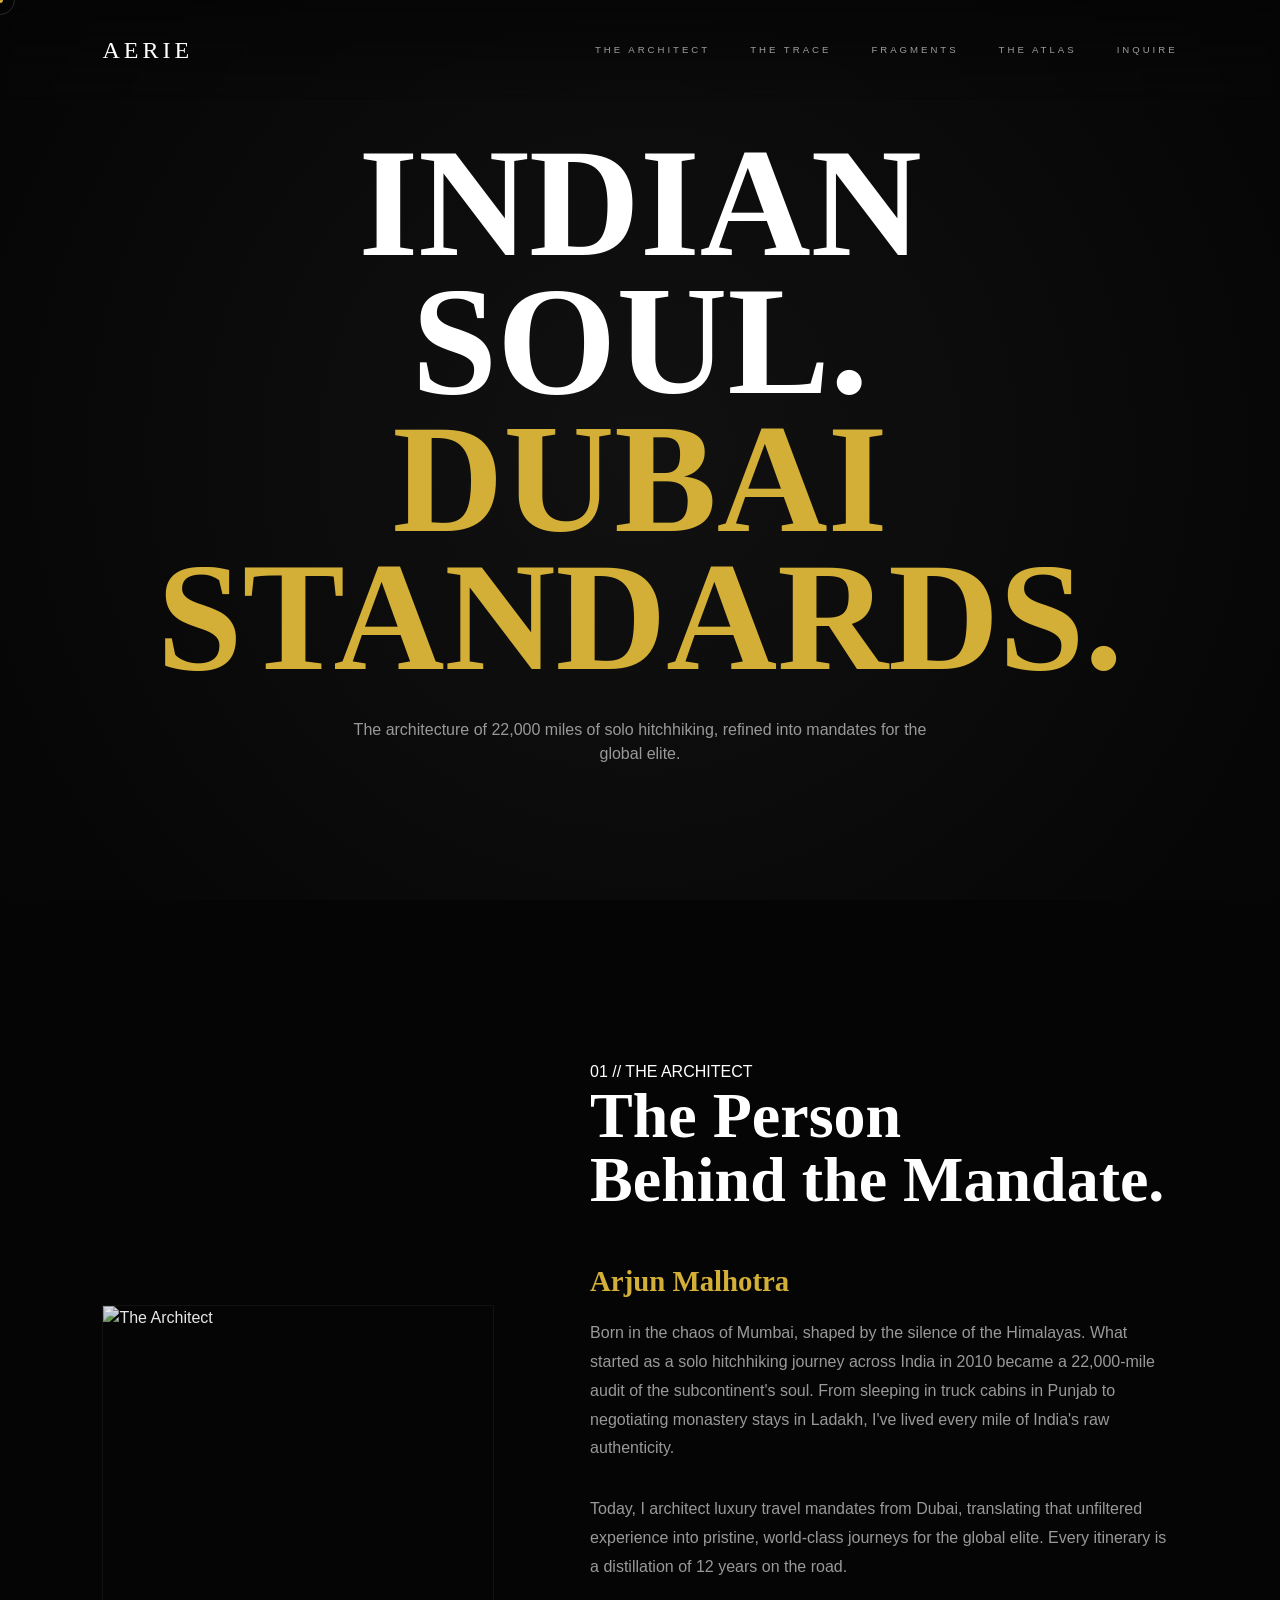
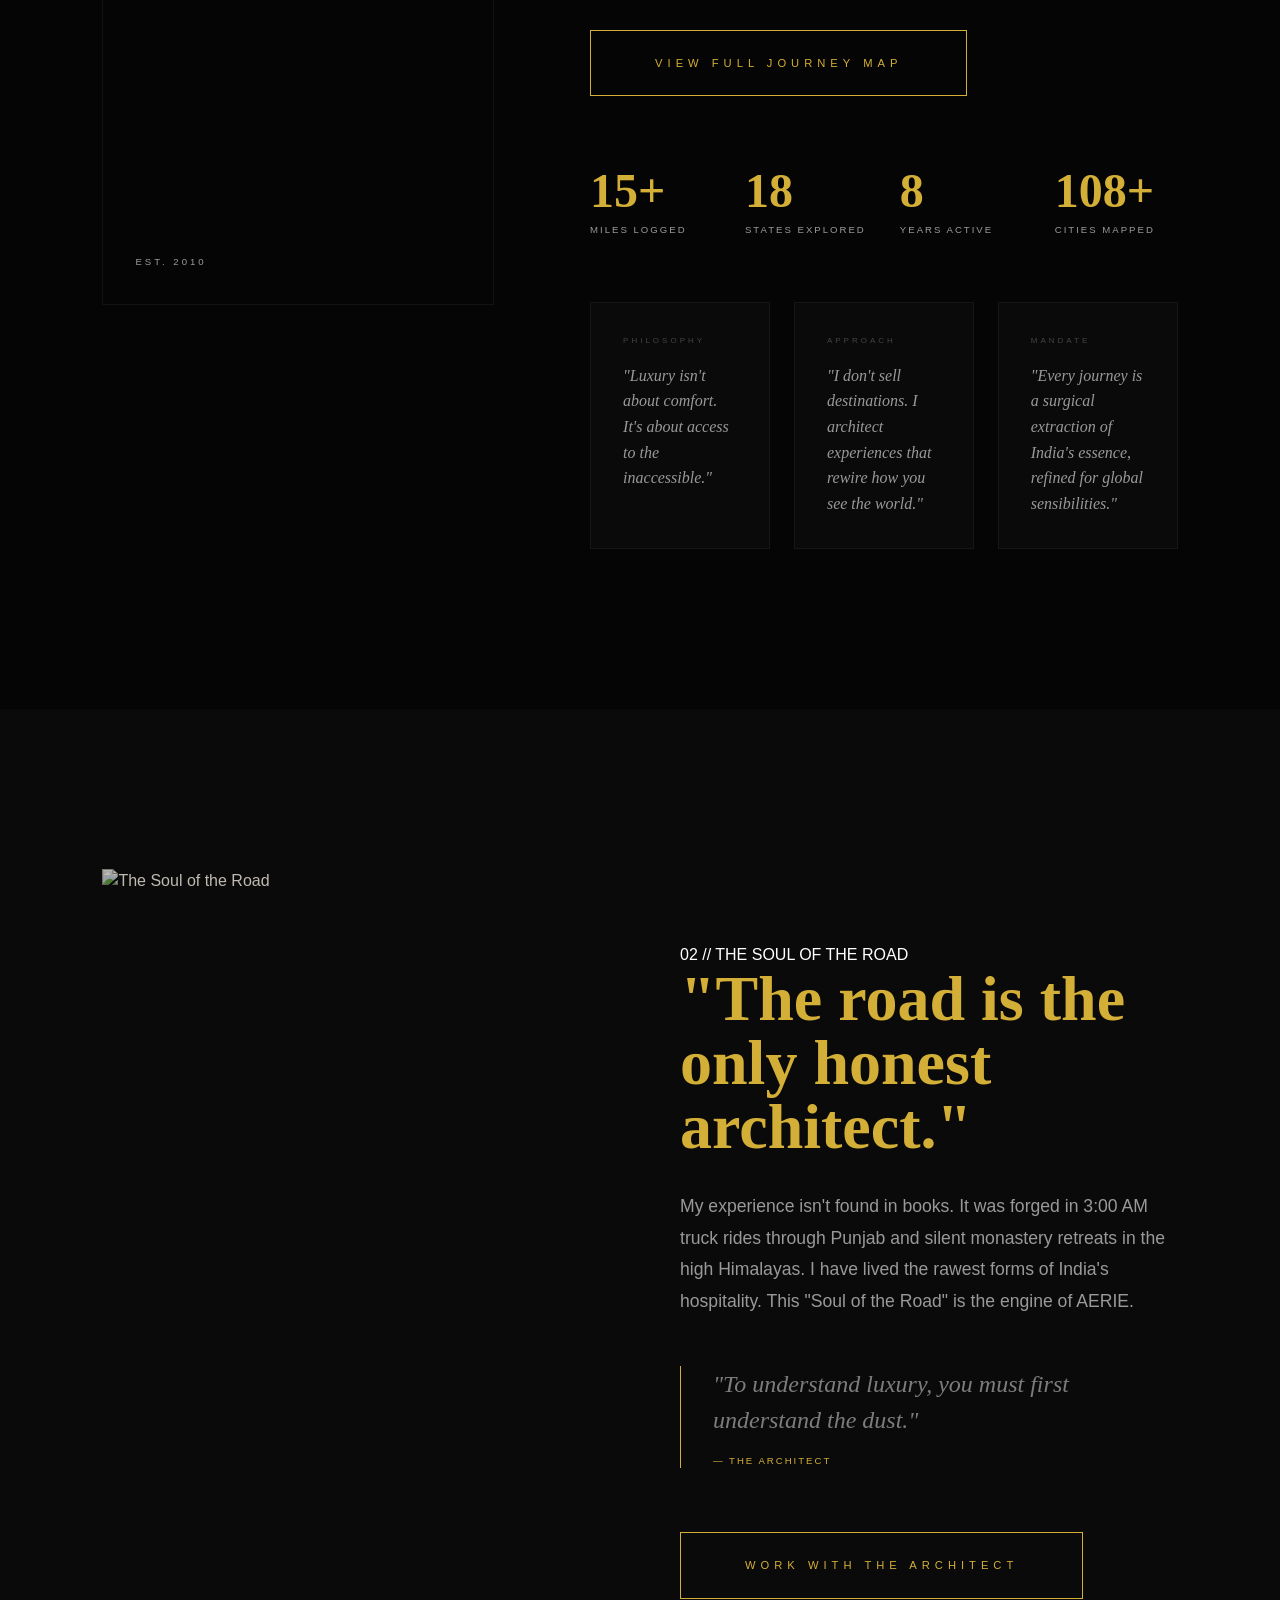
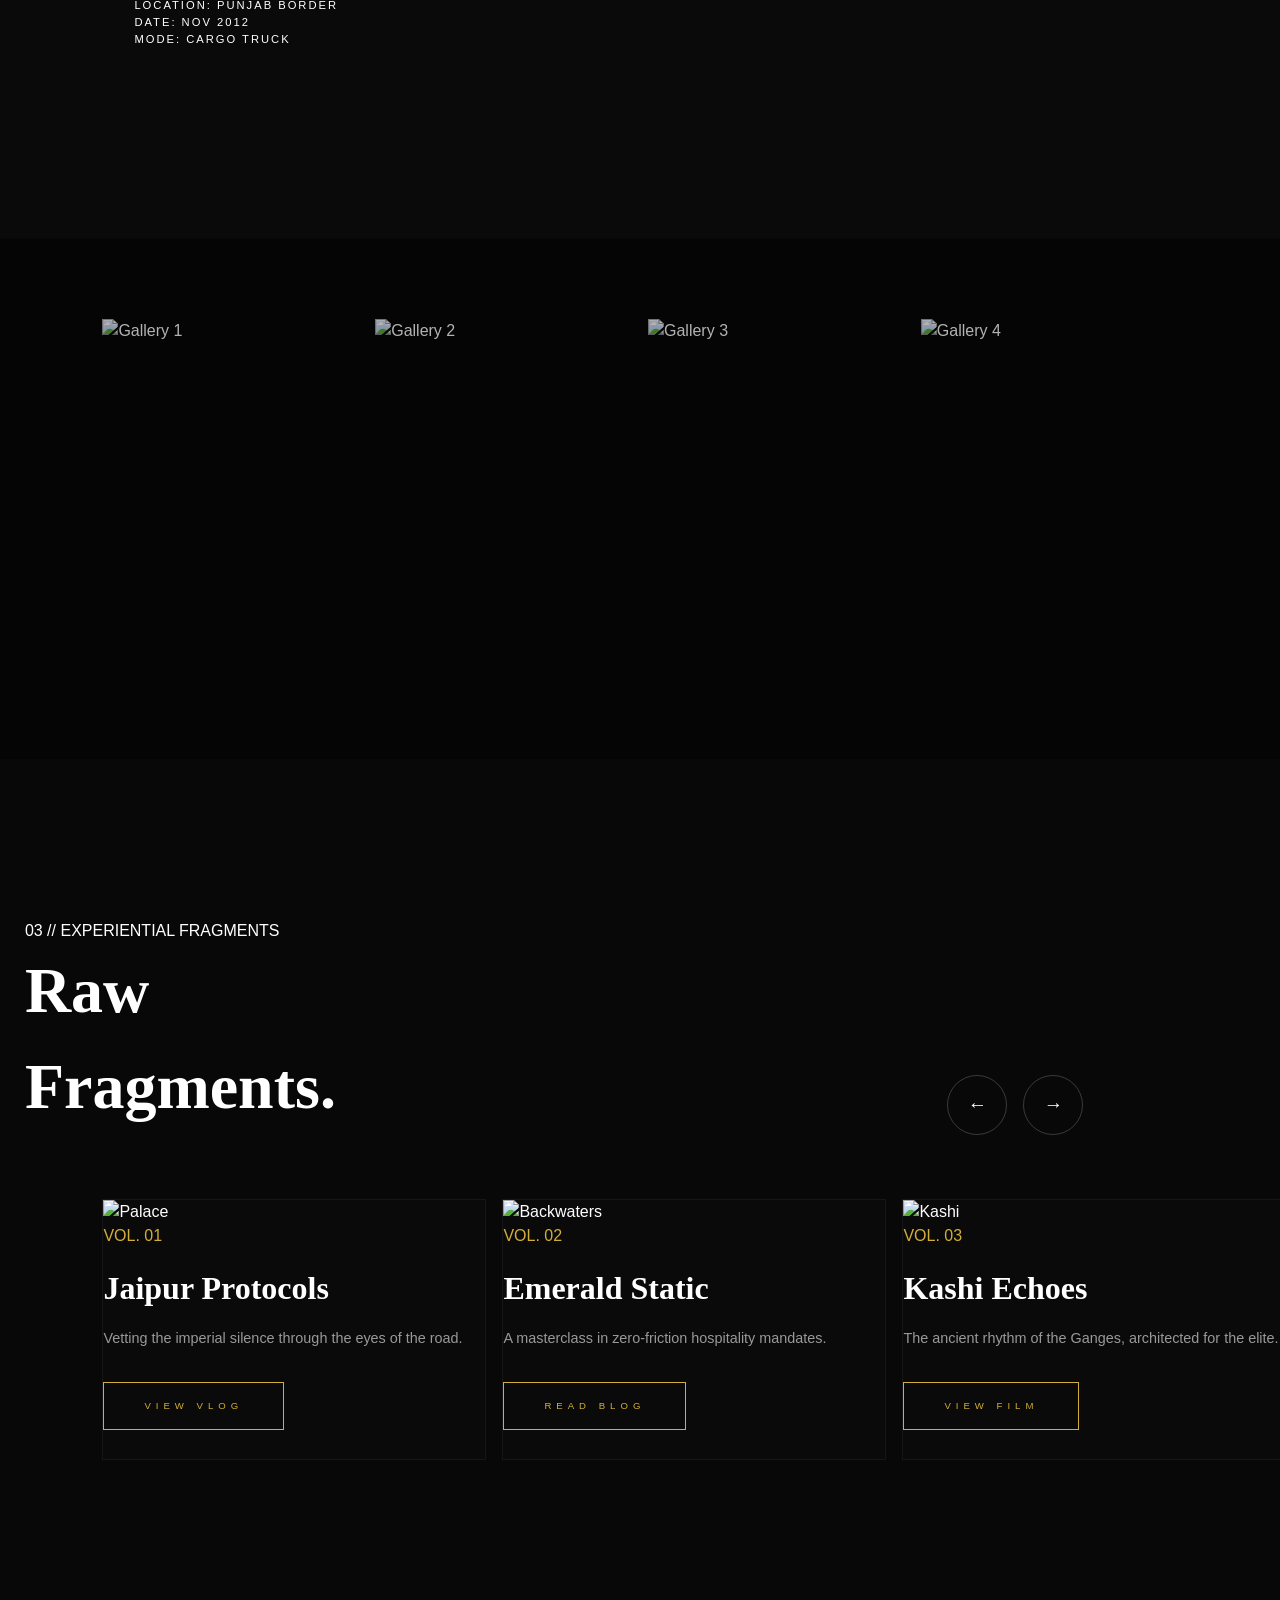
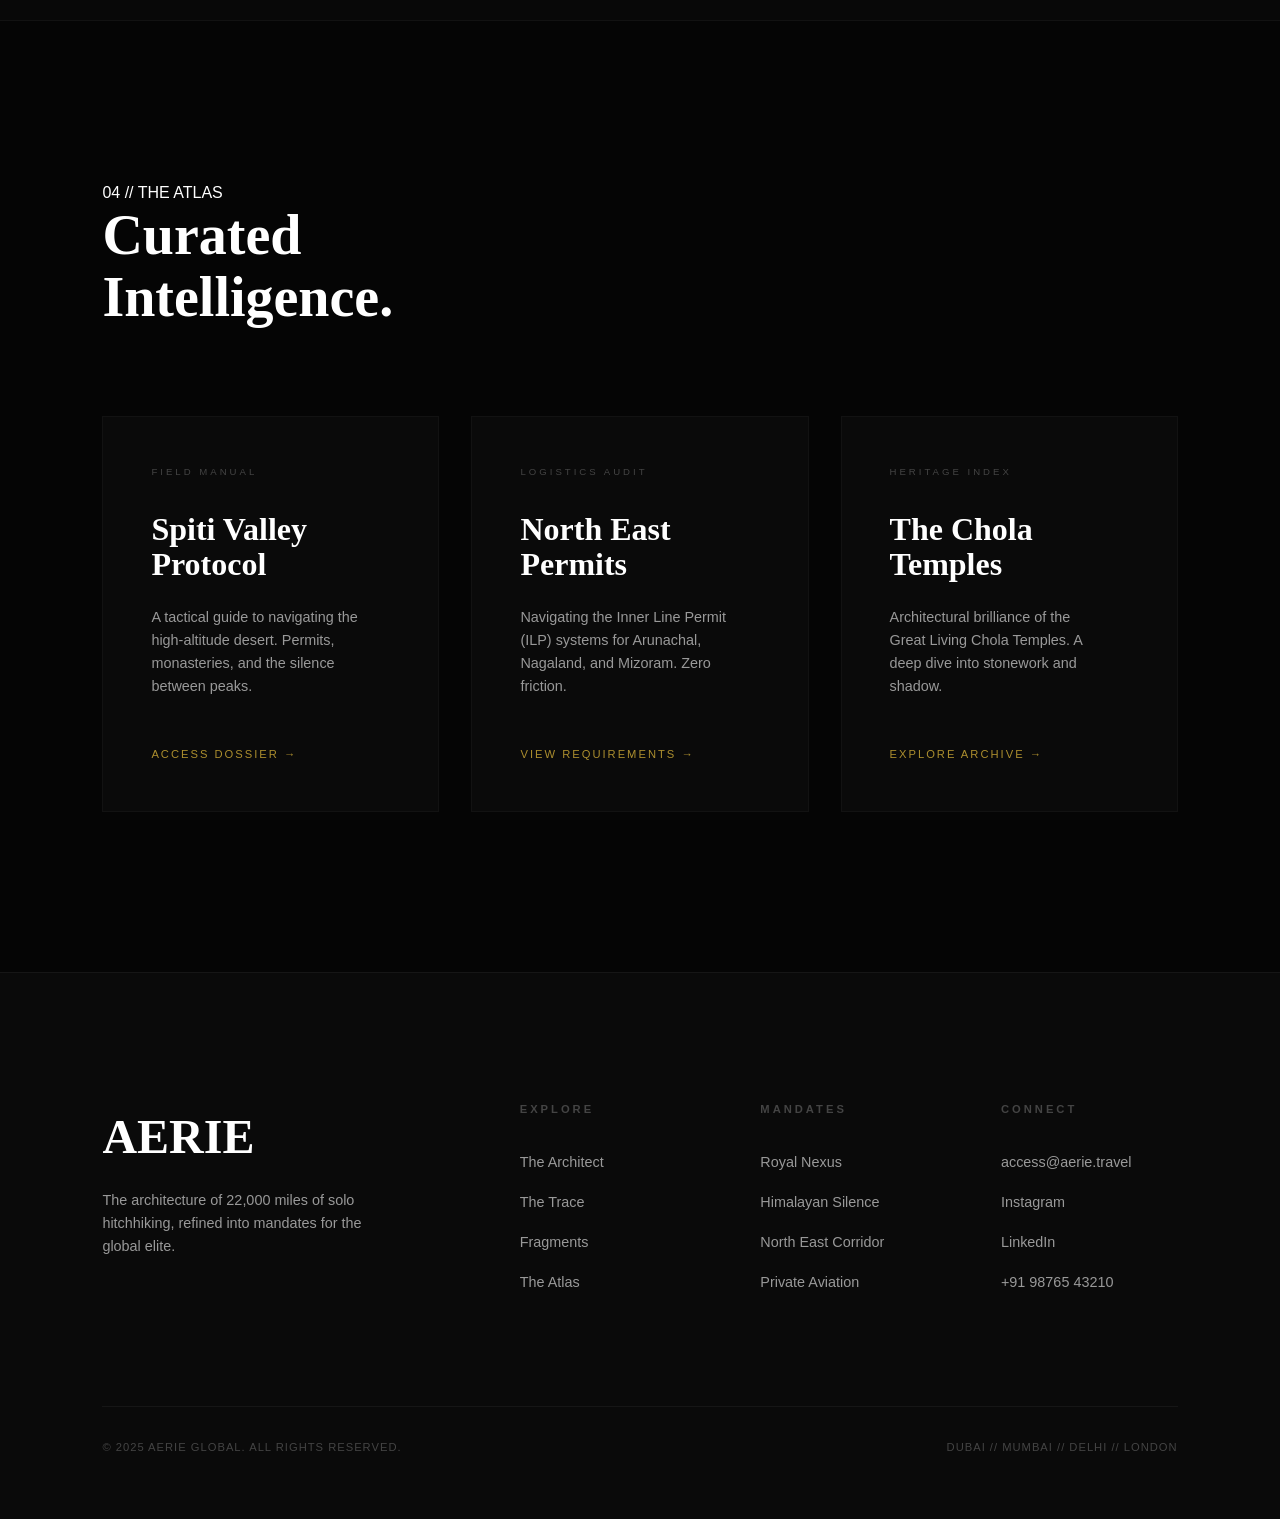
==== commit 818dbdd5: "Added About page with interactive India map and journey timeline" ====
--- a/index.html
+++ b/index.html
@@ -51,7 +51,7 @@
             <div class="architect-bio reveal">
                 <h3
                     style="font-family: var(--font-heading); font-size: 1.8rem; color: var(--accent); margin-bottom: 1rem;">
-                    Aman T. Shekar</h3>
+                    Arjun Malhotra</h3>
                 <p style="font-size: 1rem; line-height: 1.8; color: var(--text-sec); margin-bottom: 2rem;">
                     Born in the chaos of Mumbai, shaped by the silence of the Himalayas. What started as a solo
                     hitchhiking journey
@@ -59,12 +59,14 @@
                     cabins in Punjab
                     to negotiating monastery stays in Ladakh, I've lived every mile of India's raw authenticity.
                 </p>
-                <p style="font-size: 1rem; line-height: 1.8; color: var(--text-sec);">
+                <p style="font-size: 1rem; line-height: 1.8; color: var(--text-sec); margin-bottom: 2rem;">
                     Today, I architect luxury travel mandates from Dubai, translating that unfiltered experience into
                     pristine,
                     world-class journeys for the global elite. Every itinerary is a distillation of 12 years on the
                     road.
                 </p>
+                <a href="about.html" class="btn-gold" style="display: inline-block; margin-top: 1rem;">VIEW FULL JOURNEY
+                    MAP</a>
             </div>
 
             <!-- Stats Grid -->
--- a/style.css
+++ b/style.css
@@ -1,716 +1,1134 @@
-:root {
-    --bg-prime: #050505;
-    --bg-sec: #0a0a0a;
-    --accent: #d4af37;
-    --accent-dim: rgba(212, 175, 55, 0.15);
-    --text-prime: #ffffff;
-    --text-sec: #999999;
-    --text-dim: #444444;
-    --font-heading: 'Italiana', serif;
-    --font-editorial: 'Lora', serif;
-    --font-main: 'Montserrat', sans-serif;
-    --spacing-page: 8%;
-    --ease-vincent: cubic-bezier(0.76, 0, 0.24, 1);
-}
-
-@import url('https://fonts.googleapis.com/css2?family=Italiana&family=Lora:ital,wght@0,400;1,400&family=Montserrat:wght@200;300;400;500&display=swap');
-
-* {
-    margin: 0;
-    padding: 0;
-    box-sizing: border-box;
-}
-
-@media (hover: hover) and (pointer: fine) {
-    * {
-        cursor: none !important;
-    }
-}
-
-body {
-    background-color: var(--bg-prime);
-    color: var(--text-prime);
-    font-family: var(--font-main);
-    line-height: 1.5;
-    overflow-x: hidden;
-    -webkit-font-smoothing: antialiased;
-}
-
-/* Custom Cursor */
-#cursor {
-    position: fixed;
-    width: 6px;
-    height: 6px;
-    background: var(--accent);
-    border-radius: 50%;
-    pointer-events: none;
-    z-index: 10001;
-    transform: translate(-50%, -50%);
-}
-
-#cursor-follower {
-    position: fixed;
-    width: 30px;
-    height: 30px;
-    border: 0.5px solid rgba(255, 255, 255, 0.15);
-    border-radius: 50%;
-    pointer-events: none;
-    z-index: 10000;
-    transform: translate(-50%, -50%);
-    transition: width 0.3s, height 0.3s, background 0.3s, border 0.3s;
-}
-
-.cursor-active {
-    width: 60px !important;
-    height: 60px !important;
-    background: var(--accent-dim) !important;
-    border-color: var(--accent) !important;
-}
-
-/* Navigation */
-nav {
-    position: fixed;
-    top: 0;
-    width: 100%;
-    padding: 2rem var(--spacing-page);
-    display: flex;
-    justify-content: space-between;
-    align-items: center;
-    z-index: 1000;
-    background: linear-gradient(to bottom, rgba(5, 5, 5, 0.9), transparent);
-    backdrop-filter: blur(5px);
-}
-
-.logo {
-    font-family: var(--font-heading);
-    font-size: 1.5rem;
-    letter-spacing: 4px;
-    color: white;
-}
-
-.nav-links {
-    display: flex;
-    gap: 2.5rem;
-}
-
-.nav-links a {
-    text-decoration: none;
-    color: white;
-    font-size: 0.6rem;
-    letter-spacing: 3px;
-    text-transform: uppercase;
-    opacity: 0.6;
-    transition: 0.4s;
-}
-
-/* Hero */
-.hero {
-    height: 100vh;
-    display: flex;
-    flex-direction: column;
-    justify-content: center;
-    align-items: center;
-    text-align: center;
-    padding: 0 10%;
-    position: relative;
-    background: radial-gradient(circle at center, #111 0%, #050505 100%);
-}
-
-.hero h1 {
-    font-family: var(--font-heading);
-    font-size: clamp(3rem, 12vw, 10rem);
-    line-height: .9;
-    margin-bottom: 2rem;
-}
-
-/* Reveal Effects */
-.reveal {
-    opacity: 0;
-    transform: translateY(40px);
-    transition: all 1s var(--ease-vincent);
-}
-
-.reveal.active {
-    opacity: 1;
-    transform: translateY(0);
-}
-
-/* Trace Section */
-.trace-section {
-    padding: 10rem var(--spacing-page);
-    background: var(--bg-sec);
-    position: relative;
-    overflow: hidden;
-}
-
-.trace-manifesto {
-    display: grid;
-    grid-template-columns: 1fr;
-    gap: 5rem;
-    align-items: center;
-}
-
-@media (min-width: 1024px) {
-    .trace-manifesto {
-        grid-template-columns: 1fr 1fr;
-    }
-}
-
-.trace-image-stack {
-    height: 90vh;
-    position: relative;
-}
-
-.trace-image-stack img {
-    width: 100%;
-    height: 100%;
-    object-fit: cover;
-    filter: brightness(0.7) sepia(0.2);
-}
-
-.trace-quote {
-    font-family: var(--font-heading);
-    font-size: clamp(2rem, 5vw, 4rem);
-    line-height: 1;
-    color: var(--accent);
-    margin-bottom: 2rem;
-}
-
-.trace-details {
-    font-size: 1.1rem;
-    color: var(--text-sec);
-    max-width: 500px;
-    line-height: 1.8;
-}
-
-/* Architect Section - Minimal */
-.architect-dossier {
-    padding: 10rem var(--spacing-page);
-    display: grid;
-    grid-template-columns: 1fr;
-    gap: 6rem;
-}
-
-@media (min-width: 1024px) {
-    .architect-dossier {
-        grid-template-columns: 1fr 1.5fr;
-        align-items: center;
-    }
-}
-
-.dossier-visual-minimal {
-    position: relative;
-}
-
-.architect-portrait {
-    position: relative;
-    height: 80vh;
-    max-height: 600px;
-    overflow: hidden;
-    border: 1px solid rgba(255, 255, 255, 0.05);
-}
-
-.architect-portrait img {
-    width: 100%;
-    height: 100%;
-    object-fit: cover;
-    filter: grayscale(0.3) brightness(0.9);
-    transition: transform 1.5s var(--ease-vincent), filter 0.5s;
-}
-
-.architect-portrait:hover img {
-    transform: scale(1.05);
-    filter: grayscale(0) brightness(1);
-}
-
-.portrait-overlay {
-    position: absolute;
-    bottom: 2rem;
-    left: 2rem;
-    color: white;
-    text-transform: uppercase;
-}
-
-.dossier-content h2 {
-    font-family: var(--font-heading);
-    font-size: 4rem;
-    line-height: 1;
-    margin-bottom: 2.5rem;
-}
-
-/* Architect Bio */
-.architect-bio {
-    margin: 3rem 0 4rem;
-}
-
-/* Stats Grid */
-.stats-grid {
-    display: grid;
-    grid-template-columns: repeat(2, 1fr);
-    gap: 2rem;
-    margin: 4rem 0;
-}
-
-@media (min-width: 768px) {
-    .stats-grid {
-        grid-template-columns: repeat(4, 1fr);
-    }
-}
-
-.stat-item {
-    text-align: left;
-}
-
-.stat-number {
-    font-family: var(--font-heading);
-    font-size: 3rem;
-    color: var(--accent);
-    line-height: 1;
-    margin-bottom: 0.5rem;
-}
-
-.stat-label {
-    font-size: 0.6rem;
-    letter-spacing: 2px;
-    text-transform: uppercase;
-    opacity: 0.6;
-}
-
-/* Philosophy Cards */
-.philosophy-cards {
-    display: grid;
-    grid-template-columns: 1fr;
-    gap: 1.5rem;
-    margin-top: 4rem;
-}
-
-@media (min-width: 768px) {
-    .philosophy-cards {
-        grid-template-columns: repeat(3, 1fr);
-    }
-}
-
-.philosophy-card {
-    background: rgba(255, 255, 255, 0.02);
-    border: 1px solid rgba(255, 255, 255, 0.05);
-    padding: 2rem;
-    transition: all 0.4s var(--ease-vincent);
-    position: relative;
-    overflow: hidden;
-}
-
-.philosophy-card::before {
-    content: '';
-    position: absolute;
-    top: 0;
-    left: 0;
-    width: 3px;
-    height: 100%;
-    background: var(--accent);
-    transform: scaleY(0);
-    transform-origin: top;
-    transition: transform 0.4s var(--ease-vincent);
-}
-
-.philosophy-card:hover {
-    background: rgba(255, 255, 255, 0.04);
-    border-color: rgba(212, 175, 55, 0.2);
-    transform: translateY(-5px);
-}
-
-.philosophy-card:hover::before {
-    transform: scaleY(1);
-}
-
-.card-label {
-    display: block;
-    font-size: 0.5rem;
-    letter-spacing: 3px;
-    text-transform: uppercase;
-    color: var(--text-dim);
-    margin-bottom: 1rem;
-}
-
-.card-quote {
-    font-family: var(--font-editorial);
-    font-style: italic;
-    font-size: 1rem;
-    line-height: 1.6;
-    color: var(--text-sec);
-}
-
-/* Experiential Fragments */
-.fragments-section {
-    padding: 10rem 0;
-    background: #080808;
-    overflow: hidden;
-}
-
-.fragments-track {
-    display: flex;
-    gap: 1rem;
-    padding-left: var(--spacing-page);
-    width: 100%;
-    overflow-x: auto;
-    scroll-behavior: smooth;
-    scrollbar-width: none;
-    /* Firefox */
-    -ms-overflow-style: none;
-    /* IE */
-}
-
-.fragments-track::-webkit-scrollbar {
-    display: none;
-    /* Chrome/Safari */
-}
-
-.fragment-card {
-    flex: 0 0 80vw;
-    border: 1px solid rgba(255, 255, 255, 0.05);
-    background: #0a0a0a;
-}
-
-@media (min-width: 1024px) {
-    .fragment-card {
-        flex: 0 0 30vw;
-    }
-}
-
-.btn-gold {
-    display: inline-block;
-    padding: 1.5rem 4rem;
-    border: 1px solid var(--accent);
-    color: var(--accent);
-    text-transform: uppercase;
-    font-size: 0.7rem;
-    letter-spacing: 5px;
-    text-decoration: none;
-    transition: 0.4s;
-    position: relative;
-    overflow: hidden;
-}
-
-.btn-gold:hover {
-    background: var(--accent);
-    color: black;
-}
-
-.btn-gold::after {
-    content: '';
-    position: absolute;
-    top: 0;
-    left: -100%;
-    width: 100%;
-    height: 100%;
-    background: linear-gradient(90deg, transparent, rgba(255, 255, 255, 0.2), transparent);
-    transition: 0.5s;
-}
-
-.btn-gold:hover::after {
-    left: 100%;
-    transition: 0.5s;
-}
-
-/* Portfolio Gallery */
-.gallery-grid {
-    display: grid;
-    grid-template-columns: repeat(2, 1fr);
-    gap: 1rem;
-    padding: 5rem var(--spacing-page);
-}
-
-@media (min-width: 1024px) {
-    .gallery-grid {
-        grid-template-columns: repeat(4, 1fr);
-    }
-}
-
-.gallery-item {
-    height: 40vh;
-    overflow: hidden;
-    filter: brightness(0.7);
-    transition: filter 0.5s;
-}
-
-/* Navigation Arrows */
-.fragment-nav {
-    display: flex;
-    gap: 1rem;
-}
-
-.nav-arrow {
-    width: 60px;
-    height: 60px;
-    border: 1px solid rgba(255, 255, 255, 0.2);
-    border-radius: 50%;
-    display: flex;
-    align-items: center;
-    justify-content: center;
-    cursor: pointer;
-    transition: all 0.3s ease;
-    background: transparent;
-    color: white;
-    font-size: 1.2rem;
-}
-
-.nav-arrow:hover {
-    border-color: var(--accent);
-    color: var(--accent);
-    background: rgba(212, 175, 55, 0.1);
-}
-
-/* Personal Touch */
-.signature {
-    font-family: var(--font-editorial);
-    font-style: italic;
-    font-size: 2rem;
-    color: var(--text-sec);
-    margin-top: 2rem;
-    opacity: 0.8;
-}
-
-/* The Atlas - Resource Library */
-.atlas-section {
-    padding: 10rem var(--spacing-page);
-    background: var(--bg-prime);
-    border-top: 1px solid rgba(255, 255, 255, 0.05);
-}
-
-.atlas-grid {
-    display: grid;
-    grid-template-columns: 1fr;
-    gap: 2rem;
-    margin-top: 4rem;
-}
-
-@media (min-width: 1024px) {
-    .atlas-grid {
-        grid-template-columns: repeat(3, 1fr);
-    }
-}
-
-.atlas-card {
-    background: var(--bg-sec);
-    border: 1px solid rgba(255, 255, 255, 0.03);
-    padding: 3rem;
-    cursor: pointer;
-    position: relative;
-    overflow: hidden;
-    height: 100%;
-    display: flex;
-    flex-direction: column;
-    justify-content: space-between;
-    transition: transform 0.4s var(--ease-vincent), border 0.4s;
-    text-decoration: none;
-}
-
-.atlas-card:hover {
-    border-color: var(--accent);
-    transform: translateY(-5px);
-}
-
-.atlas-card::before {
-    content: '';
-    position: absolute;
-    top: 0;
-    left: 0;
-    width: 4px;
-    height: 100%;
-    background: var(--accent);
-    transform: scaleY(0);
-    transform-origin: top;
-    transition: transform 0.4s var(--ease-vincent);
-}
-
-.atlas-card:hover::before {
-    transform: scaleY(1);
-}
-
-.atlas-category {
-    font-size: 0.6rem;
-    letter-spacing: 3px;
-    text-transform: uppercase;
-    color: var(--text-dim);
-    margin-bottom: 2rem;
-    display: block;
-}
-
-.atlas-title {
-    font-family: var(--font-heading);
-    font-size: 2rem;
-    line-height: 1.1;
-    margin-bottom: 1.5rem;
-    color: white;
-}
-
-.atlas-desc {
-    font-size: 0.9rem;
-    color: var(--text-sec);
-    line-height: 1.6;
-    margin-bottom: 3rem;
-    max-width: 90%;
-}
-
-.atlas-link {
-    font-size: 0.7rem;
-    letter-spacing: 2px;
-    text-transform: uppercase;
-    color: var(--accent);
-    display: flex;
-    align-items: center;
-    gap: 10px;
-    opacity: 0.8;
-    transition: opacity 0.3s;
-}
-
-.atlas-card:hover .atlas-link {
-    opacity: 1;
-}
-
-/* Production Footer  */
-footer {
-    background: var(--bg-sec);
-    padding: 8rem var(--spacing-page) 4rem;
-    border-top: 1px solid rgba(255, 255, 255, 0.05);
-    text-align: left;
-}
-
-.footer-grid {
-    display: grid;
-    grid-template-columns: 1fr;
-    gap: 4rem;
-    margin-bottom: 6rem;
-}
-
-@media (min-width: 1024px) {
-    .footer-grid {
-        grid-template-columns: 2fr 1fr 1fr 1fr;
-    }
-}
-
-.footer-brand h2 {
-    font-family: var(--font-heading);
-    font-size: 3rem;
-    margin-bottom: 1rem;
-    color: white;
-}
-
-.footer-col h4 {
-    font-size: 0.7rem;
-    letter-spacing: 3px;
-    text-transform: uppercase;
-    color: var(--text-dim);
-    margin-bottom: 2rem;
-}
-
-.footer-col ul {
-    list-style: none;
-    padding: 0;
-}
-
-.footer-col li {
-    margin-bottom: 1rem;
-}
-
-.footer-col a {
-    color: var(--text-sec);
-    text-decoration: none;
-    font-size: 0.9rem;
-    transition: color 0.3s;
-    font-family: var(--font-main);
-}
-
-.footer-col a:hover {
-    color: var(--accent);
-}
-
-.footer-bottom {
-    display: flex;
-    flex-direction: column;
-    gap: 1rem;
-    border-top: 1px solid rgba(255, 255, 255, 0.05);
-    padding-top: 2rem;
-    font-size: 0.7rem;
-    color: var(--text-dim);
-    text-align: center;
-    letter-spacing: 1px;
-}
-
-@media (min-width: 1024px) {
-    .footer-bottom {
-        flex-direction: row;
-        justify-content: space-between;
-        text-align: left;
-    }
-}
-
-/* Marquee Animation */
-@keyframes scroll {
-    0% {
-        transform: translateX(0);
-    }
-
-    100% {
-        transform: translateX(-50%);
-    }
-}
-
-.fragments-track.auto-scroll {
-    animation: scroll 60s linear infinite;
-    display: flex;
-    width: max-content;
-}
-
-.fragments-track.auto-scroll:hover {
-    animation-play-state: paused;
-}
-
-/* Mobile Responsive Utility */
-@media (max-width: 1024px) {
-    :root {
-        --spacing-page: 5%;
-    }
-
-    .hero h1 {
-        font-size: 3.5rem;
-    }
-
-    nav {
-        padding: 1.5rem 5%;
-    }
-
-    .nav-links {
-        display: none;
-    }
-
-    .architect-dossier,
-    .trace-manifesto,
-    .footer-grid,
-    .atlas-grid {
-        grid-template-columns: 1fr;
-        gap: 3rem;
-    }
-
-    .dossier-visual {
-        position: relative;
-        top: 0;
-        margin-bottom: 3rem;
-    }
-
-    .fragments-section h2 {
-        font-size: 2.5rem !important;
-    }
-
-    .fragment-card {
-        flex: 0 0 85vw;
-    }
-
-    .atlas-grid {
-        grid-template-columns: 1fr;
-    }
-
-    .footer-bottom {
-        flex-direction: column;
-        text-align: center;
-    }
-}+:root {
+    --bg-prime: #050505;
+    --bg-sec: #0a0a0a;
+    --accent: #d4af37;
+    --accent-dim: rgba(212, 175, 55, 0.15);
+    --text-prime: #ffffff;
+    --text-sec: #999999;
+    --text-dim: #444444;
+    --font-heading: 'Italiana', serif;
+    --font-editorial: 'Lora', serif;
+    --font-main: 'Montserrat', sans-serif;
+    --spacing-page: 8%;
+    --ease-vincent: cubic-bezier(0.76, 0, 0.24, 1);
+}
+
+@import url('https://fonts.googleapis.com/css2?family=Italiana&family=Lora:ital,wght@0,400;1,400&family=Montserrat:wght@200;300;400;500&display=swap');
+
+* {
+    margin: 0;
+    padding: 0;
+    box-sizing: border-box;
+}
+
+@media (hover: hover) and (pointer: fine) {
+    * {
+        cursor: none !important;
+    }
+}
+
+body {
+    background-color: var(--bg-prime);
+    color: var(--text-prime);
+    font-family: var(--font-main);
+    line-height: 1.5;
+    overflow-x: hidden;
+    -webkit-font-smoothing: antialiased;
+}
+
+/* Custom Cursor */
+#cursor {
+    position: fixed;
+    width: 6px;
+    height: 6px;
+    background: var(--accent);
+    border-radius: 50%;
+    pointer-events: none;
+    z-index: 10001;
+    transform: translate(-50%, -50%);
+}
+
+#cursor-follower {
+    position: fixed;
+    width: 30px;
+    height: 30px;
+    border: 0.5px solid rgba(255, 255, 255, 0.15);
+    border-radius: 50%;
+    pointer-events: none;
+    z-index: 10000;
+    transform: translate(-50%, -50%);
+    transition: width 0.3s, height 0.3s, background 0.3s, border 0.3s;
+}
+
+.cursor-active {
+    width: 60px !important;
+    height: 60px !important;
+    background: var(--accent-dim) !important;
+    border-color: var(--accent) !important;
+}
+
+/* Navigation */
+nav {
+    position: fixed;
+    top: 0;
+    width: 100%;
+    padding: 2rem var(--spacing-page);
+    display: flex;
+    justify-content: space-between;
+    align-items: center;
+    z-index: 1000;
+    background: linear-gradient(to bottom, rgba(5, 5, 5, 0.9), transparent);
+    backdrop-filter: blur(5px);
+}
+
+.logo {
+    font-family: var(--font-heading);
+    font-size: 1.5rem;
+    letter-spacing: 4px;
+    color: white;
+}
+
+.nav-links {
+    display: flex;
+    gap: 2.5rem;
+}
+
+.nav-links a {
+    text-decoration: none;
+    color: white;
+    font-size: 0.6rem;
+    letter-spacing: 3px;
+    text-transform: uppercase;
+    opacity: 0.6;
+    transition: 0.4s;
+}
+
+/* Hero */
+.hero {
+    height: 100vh;
+    display: flex;
+    flex-direction: column;
+    justify-content: center;
+    align-items: center;
+    text-align: center;
+    padding: 0 10%;
+    position: relative;
+    background: radial-gradient(circle at center, #111 0%, #050505 100%);
+}
+
+.hero h1 {
+    font-family: var(--font-heading);
+    font-size: clamp(3rem, 12vw, 10rem);
+    line-height: .9;
+    margin-bottom: 2rem;
+}
+
+/* Reveal Effects */
+.reveal {
+    opacity: 0;
+    transform: translateY(40px);
+    transition: all 1s var(--ease-vincent);
+}
+
+.reveal.active {
+    opacity: 1;
+    transform: translateY(0);
+}
+
+/* Trace Section */
+.trace-section {
+    padding: 10rem var(--spacing-page);
+    background: var(--bg-sec);
+    position: relative;
+    overflow: hidden;
+}
+
+.trace-manifesto {
+    display: grid;
+    grid-template-columns: 1fr;
+    gap: 5rem;
+    align-items: center;
+}
+
+@media (min-width: 1024px) {
+    .trace-manifesto {
+        grid-template-columns: 1fr 1fr;
+    }
+}
+
+.trace-image-stack {
+    height: 90vh;
+    position: relative;
+}
+
+.trace-image-stack img {
+    width: 100%;
+    height: 100%;
+    object-fit: cover;
+    filter: brightness(0.7) sepia(0.2);
+}
+
+.trace-quote {
+    font-family: var(--font-heading);
+    font-size: clamp(2rem, 5vw, 4rem);
+    line-height: 1;
+    color: var(--accent);
+    margin-bottom: 2rem;
+}
+
+.trace-details {
+    font-size: 1.1rem;
+    color: var(--text-sec);
+    max-width: 500px;
+    line-height: 1.8;
+}
+
+/* Architect Section - Minimal */
+.architect-dossier {
+    padding: 10rem var(--spacing-page);
+    display: grid;
+    grid-template-columns: 1fr;
+    gap: 6rem;
+}
+
+@media (min-width: 1024px) {
+    .architect-dossier {
+        grid-template-columns: 1fr 1.5fr;
+        align-items: center;
+    }
+}
+
+.dossier-visual-minimal {
+    position: relative;
+}
+
+.architect-portrait {
+    position: relative;
+    height: 80vh;
+    max-height: 600px;
+    overflow: hidden;
+    border: 1px solid rgba(255, 255, 255, 0.05);
+}
+
+.architect-portrait img {
+    width: 100%;
+    height: 100%;
+    object-fit: cover;
+    filter: grayscale(0.3) brightness(0.9);
+    transition: transform 1.5s var(--ease-vincent), filter 0.5s;
+}
+
+.architect-portrait:hover img {
+    transform: scale(1.05);
+    filter: grayscale(0) brightness(1);
+}
+
+.portrait-overlay {
+    position: absolute;
+    bottom: 2rem;
+    left: 2rem;
+    color: white;
+    text-transform: uppercase;
+}
+
+.dossier-content h2 {
+    font-family: var(--font-heading);
+    font-size: 4rem;
+    line-height: 1;
+    margin-bottom: 2.5rem;
+}
+
+/* Architect Bio */
+.architect-bio {
+    margin: 3rem 0 4rem;
+}
+
+/* Stats Grid */
+.stats-grid {
+    display: grid;
+    grid-template-columns: repeat(2, 1fr);
+    gap: 2rem;
+    margin: 4rem 0;
+}
+
+@media (min-width: 768px) {
+    .stats-grid {
+        grid-template-columns: repeat(4, 1fr);
+    }
+}
+
+.stat-item {
+    text-align: left;
+}
+
+.stat-number {
+    font-family: var(--font-heading);
+    font-size: 3rem;
+    color: var(--accent);
+    line-height: 1;
+    margin-bottom: 0.5rem;
+}
+
+.stat-label {
+    font-size: 0.6rem;
+    letter-spacing: 2px;
+    text-transform: uppercase;
+    opacity: 0.6;
+}
+
+/* Philosophy Cards */
+.philosophy-cards {
+    display: grid;
+    grid-template-columns: 1fr;
+    gap: 1.5rem;
+    margin-top: 4rem;
+}
+
+@media (min-width: 768px) {
+    .philosophy-cards {
+        grid-template-columns: repeat(3, 1fr);
+    }
+}
+
+.philosophy-card {
+    background: rgba(255, 255, 255, 0.02);
+    border: 1px solid rgba(255, 255, 255, 0.05);
+    padding: 2rem;
+    transition: all 0.4s var(--ease-vincent);
+    position: relative;
+    overflow: hidden;
+}
+
+.philosophy-card::before {
+    content: '';
+    position: absolute;
+    top: 0;
+    left: 0;
+    width: 3px;
+    height: 100%;
+    background: var(--accent);
+    transform: scaleY(0);
+    transform-origin: top;
+    transition: transform 0.4s var(--ease-vincent);
+}
+
+.philosophy-card:hover {
+    background: rgba(255, 255, 255, 0.04);
+    border-color: rgba(212, 175, 55, 0.2);
+    transform: translateY(-5px);
+}
+
+.philosophy-card:hover::before {
+    transform: scaleY(1);
+}
+
+.card-label {
+    display: block;
+    font-size: 0.5rem;
+    letter-spacing: 3px;
+    text-transform: uppercase;
+    color: var(--text-dim);
+    margin-bottom: 1rem;
+}
+
+.card-quote {
+    font-family: var(--font-editorial);
+    font-style: italic;
+    font-size: 1rem;
+    line-height: 1.6;
+    color: var(--text-sec);
+}
+
+/* Experiential Fragments */
+.fragments-section {
+    padding: 10rem 0;
+    background: #080808;
+    overflow: hidden;
+}
+
+.fragments-track {
+    display: flex;
+    gap: 1rem;
+    padding-left: var(--spacing-page);
+    width: 100%;
+    overflow-x: auto;
+    scroll-behavior: smooth;
+    scrollbar-width: none;
+    /* Firefox */
+    -ms-overflow-style: none;
+    /* IE */
+}
+
+.fragments-track::-webkit-scrollbar {
+    display: none;
+    /* Chrome/Safari */
+}
+
+.fragment-card {
+    flex: 0 0 80vw;
+    border: 1px solid rgba(255, 255, 255, 0.05);
+    background: #0a0a0a;
+}
+
+@media (min-width: 1024px) {
+    .fragment-card {
+        flex: 0 0 30vw;
+    }
+}
+
+.btn-gold {
+    display: inline-block;
+    padding: 1.5rem 4rem;
+    border: 1px solid var(--accent);
+    color: var(--accent);
+    text-transform: uppercase;
+    font-size: 0.7rem;
+    letter-spacing: 5px;
+    text-decoration: none;
+    transition: 0.4s;
+    position: relative;
+    overflow: hidden;
+}
+
+.btn-gold:hover {
+    background: var(--accent);
+    color: black;
+}
+
+.btn-gold::after {
+    content: '';
+    position: absolute;
+    top: 0;
+    left: -100%;
+    width: 100%;
+    height: 100%;
+    background: linear-gradient(90deg, transparent, rgba(255, 255, 255, 0.2), transparent);
+    transition: 0.5s;
+}
+
+.btn-gold:hover::after {
+    left: 100%;
+    transition: 0.5s;
+}
+
+/* Portfolio Gallery */
+.gallery-grid {
+    display: grid;
+    grid-template-columns: repeat(2, 1fr);
+    gap: 1rem;
+    padding: 5rem var(--spacing-page);
+}
+
+@media (min-width: 1024px) {
+    .gallery-grid {
+        grid-template-columns: repeat(4, 1fr);
+    }
+}
+
+.gallery-item {
+    height: 40vh;
+    overflow: hidden;
+    filter: brightness(0.7);
+    transition: filter 0.5s;
+}
+
+/* Navigation Arrows */
+.fragment-nav {
+    display: flex;
+    gap: 1rem;
+}
+
+.nav-arrow {
+    width: 60px;
+    height: 60px;
+    border: 1px solid rgba(255, 255, 255, 0.2);
+    border-radius: 50%;
+    display: flex;
+    align-items: center;
+    justify-content: center;
+    cursor: pointer;
+    transition: all 0.3s ease;
+    background: transparent;
+    color: white;
+    font-size: 1.2rem;
+}
+
+.nav-arrow:hover {
+    border-color: var(--accent);
+    color: var(--accent);
+    background: rgba(212, 175, 55, 0.1);
+}
+
+/* Personal Touch */
+.signature {
+    font-family: var(--font-editorial);
+    font-style: italic;
+    font-size: 2rem;
+    color: var(--text-sec);
+    margin-top: 2rem;
+    opacity: 0.8;
+}
+
+/* The Atlas - Resource Library */
+.atlas-section {
+    padding: 10rem var(--spacing-page);
+    background: var(--bg-prime);
+    border-top: 1px solid rgba(255, 255, 255, 0.05);
+}
+
+.atlas-grid {
+    display: grid;
+    grid-template-columns: 1fr;
+    gap: 2rem;
+    margin-top: 4rem;
+}
+
+@media (min-width: 1024px) {
+    .atlas-grid {
+        grid-template-columns: repeat(3, 1fr);
+    }
+}
+
+.atlas-card {
+    background: var(--bg-sec);
+    border: 1px solid rgba(255, 255, 255, 0.03);
+    padding: 3rem;
+    cursor: pointer;
+    position: relative;
+    overflow: hidden;
+    height: 100%;
+    display: flex;
+    flex-direction: column;
+    justify-content: space-between;
+    transition: transform 0.4s var(--ease-vincent), border 0.4s;
+    text-decoration: none;
+}
+
+.atlas-card:hover {
+    border-color: var(--accent);
+    transform: translateY(-5px);
+}
+
+.atlas-card::before {
+    content: '';
+    position: absolute;
+    top: 0;
+    left: 0;
+    width: 4px;
+    height: 100%;
+    background: var(--accent);
+    transform: scaleY(0);
+    transform-origin: top;
+    transition: transform 0.4s var(--ease-vincent);
+}
+
+.atlas-card:hover::before {
+    transform: scaleY(1);
+}
+
+.atlas-category {
+    font-size: 0.6rem;
+    letter-spacing: 3px;
+    text-transform: uppercase;
+    color: var(--text-dim);
+    margin-bottom: 2rem;
+    display: block;
+}
+
+.atlas-title {
+    font-family: var(--font-heading);
+    font-size: 2rem;
+    line-height: 1.1;
+    margin-bottom: 1.5rem;
+    color: white;
+}
+
+.atlas-desc {
+    font-size: 0.9rem;
+    color: var(--text-sec);
+    line-height: 1.6;
+    margin-bottom: 3rem;
+    max-width: 90%;
+}
+
+.atlas-link {
+    font-size: 0.7rem;
+    letter-spacing: 2px;
+    text-transform: uppercase;
+    color: var(--accent);
+    display: flex;
+    align-items: center;
+    gap: 10px;
+    opacity: 0.8;
+    transition: opacity 0.3s;
+}
+
+.atlas-card:hover .atlas-link {
+    opacity: 1;
+}
+
+/* Production Footer  */
+footer {
+    background: var(--bg-sec);
+    padding: 8rem var(--spacing-page) 4rem;
+    border-top: 1px solid rgba(255, 255, 255, 0.05);
+    text-align: left;
+}
+
+.footer-grid {
+    display: grid;
+    grid-template-columns: 1fr;
+    gap: 4rem;
+    margin-bottom: 6rem;
+}
+
+@media (min-width: 1024px) {
+    .footer-grid {
+        grid-template-columns: 2fr 1fr 1fr 1fr;
+    }
+}
+
+.footer-brand h2 {
+    font-family: var(--font-heading);
+    font-size: 3rem;
+    margin-bottom: 1rem;
+    color: white;
+}
+
+.footer-col h4 {
+    font-size: 0.7rem;
+    letter-spacing: 3px;
+    text-transform: uppercase;
+    color: var(--text-dim);
+    margin-bottom: 2rem;
+}
+
+.footer-col ul {
+    list-style: none;
+    padding: 0;
+}
+
+.footer-col li {
+    margin-bottom: 1rem;
+}
+
+.footer-col a {
+    color: var(--text-sec);
+    text-decoration: none;
+    font-size: 0.9rem;
+    transition: color 0.3s;
+    font-family: var(--font-main);
+}
+
+.footer-col a:hover {
+    color: var(--accent);
+}
+
+.footer-bottom {
+    display: flex;
+    flex-direction: column;
+    gap: 1rem;
+    border-top: 1px solid rgba(255, 255, 255, 0.05);
+    padding-top: 2rem;
+    font-size: 0.7rem;
+    color: var(--text-dim);
+    text-align: center;
+    letter-spacing: 1px;
+}
+
+@media (min-width: 1024px) {
+    .footer-bottom {
+        flex-direction: row;
+        justify-content: space-between;
+        text-align: left;
+    }
+}
+
+/* Marquee Animation */
+@keyframes scroll {
+    0% {
+        transform: translateX(0);
+    }
+
+    100% {
+        transform: translateX(-50%);
+    }
+}
+
+.fragments-track.auto-scroll {
+    animation: scroll 60s linear infinite;
+    display: flex;
+    width: max-content;
+}
+
+.fragments-track.auto-scroll:hover {
+    animation-play-state: paused;
+}
+
+/* Mobile Responsive Utility */
+@media (max-width: 1024px) {
+    :root {
+        --spacing-page: 5%;
+    }
+
+    .hero h1 {
+        font-size: 3.5rem;
+    }
+
+    nav {
+        padding: 1.5rem 5%;
+    }
+
+    .nav-links {
+        display: none;
+    }
+
+    .architect-dossier,
+    .trace-manifesto,
+    .footer-grid,
+    .atlas-grid {
+        grid-template-columns: 1fr;
+        gap: 3rem;
+    }
+
+    .dossier-visual {
+        position: relative;
+        top: 0;
+        margin-bottom: 3rem;
+    }
+
+    .fragments-section h2 {
+        font-size: 2.5rem !important;
+    }
+
+    .fragment-card {
+        flex: 0 0 85vw;
+    }
+
+    .atlas-grid {
+        grid-template-columns: 1fr;
+    }
+
+    .footer-bottom {
+        flex-direction: column;
+        text-align: center;
+    }
+}+ 
+ / *   A b o u t   P a g e   S t y l e s   * / + 
+ . a b o u t - h e r o   { + 
+         m i n - h e i g h t :   6 0 v h ; + 
+         d i s p l a y :   f l e x ; + 
+         f l e x - d i r e c t i o n :   c o l u m n ; + 
+         j u s t i f y - c o n t e n t :   c e n t e r ; + 
+         a l i g n - i t e m s :   c e n t e r ; + 
+         t e x t - a l i g n :   c e n t e r ; + 
+         p a d d i n g :   1 0 r e m   v a r ( - - s p a c i n g - p a g e )   5 r e m ; + 
+         b a c k g r o u n d :   r a d i a l - g r a d i e n t ( c i r c l e   a t   c e n t e r ,   # 1 1 1   0 % ,   # 0 5 0 5 0 5   1 0 0 % ) ; + 
+ } + 
+ + 
+ . a b o u t - h e r o   h 1   { + 
+         f o n t - f a m i l y :   v a r ( - - f o n t - h e a d i n g ) ; + 
+         f o n t - s i z e :   c l a m p ( 3 r e m ,   8 v w ,   6 r e m ) ; + 
+         l i n e - h e i g h t :   0 . 9 ; + 
+         m a r g i n - b o t t o m :   2 r e m ; + 
+ } + 
+ + 
+ / *   M a p   S e c t i o n   * / + 
+ . m a p - s e c t i o n   { + 
+         p a d d i n g :   8 r e m   v a r ( - - s p a c i n g - p a g e ) ; + 
+         b a c k g r o u n d :   v a r ( - - b g - s e c ) ; + 
+ } + 
+ + 
+ . m a p - c o n t a i n e r   { + 
+         m a x - w i d t h :   1 2 0 0 p x ; + 
+         m a r g i n :   0   a u t o ; + 
+ } + 
+ + 
+ . i n d i a - m a p - w r a p p e r   { + 
+         b a c k g r o u n d :   r g b a ( 2 5 5 ,   2 5 5 ,   2 5 5 ,   0 . 0 2 ) ; + 
+         b o r d e r :   1 p x   s o l i d   r g b a ( 2 5 5 ,   2 5 5 ,   2 5 5 ,   0 . 0 5 ) ; + 
+         p a d d i n g :   3 r e m ; + 
+         m a r g i n :   3 r e m   0 ; + 
+ } + 
+ + 
+ . i n d i a - m a p   { + 
+         w i d t h :   1 0 0 % ; + 
+         h e i g h t :   a u t o ; + 
+         m a x - w i d t h :   8 0 0 p x ; + 
+         m a r g i n :   0   a u t o ; + 
+         d i s p l a y :   b l o c k ; + 
+ } + 
+ + 
+ . s t a t e   { + 
+         c u r s o r :   p o i n t e r ; + 
+         t r a n s i t i o n :   a l l   0 . 3 s   e a s e ; + 
+ } + 
+ + 
+ . j o u r n e y - p o i n t   { + 
+         a n i m a t i o n :   p u l s e   2 s   i n f i n i t e ; + 
+ } + 
+ + 
+ @ k e y f r a m e s   p u l s e   { + 
+ + 
+         0 % , + 
+         1 0 0 %   { + 
+                 o p a c i t y :   1 ; + 
+         } + 
+ + 
+         5 0 %   { + 
+                 o p a c i t y :   0 . 5 ; + 
+         } + 
+ } + 
+ + 
+ . m a p - l e g e n d   { + 
+         d i s p l a y :   f l e x ; + 
+         g a p :   3 r e m ; + 
+         j u s t i f y - c o n t e n t :   c e n t e r ; + 
+         m a r g i n - t o p :   3 r e m ; + 
+         f l e x - w r a p :   w r a p ; + 
+ } + 
+ + 
+ . l e g e n d - i t e m   { + 
+         d i s p l a y :   f l e x ; + 
+         a l i g n - i t e m s :   c e n t e r ; + 
+         g a p :   1 r e m ; + 
+ } + 
+ + 
+ . l e g e n d - c o l o r   { + 
+         w i d t h :   3 0 p x ; + 
+         h e i g h t :   2 0 p x ; + 
+         b o r d e r - r a d i u s :   2 p x ; + 
+ } + 
+ + 
+ . s t a t e - d e t a i l s   { + 
+         m a x - w i d t h :   7 0 0 p x ; + 
+         m a r g i n :   4 r e m   a u t o ; + 
+         p a d d i n g :   3 r e m ; + 
+         b a c k g r o u n d :   r g b a ( 2 5 5 ,   2 5 5 ,   2 5 5 ,   0 . 0 2 ) ; + 
+         b o r d e r - l e f t :   3 p x   s o l i d   v a r ( - - a c c e n t ) ; + 
+         m i n - h e i g h t :   2 0 0 p x ; + 
+ } + 
+ + 
+ . s t a t e - d e t a i l s   h 3   { + 
+         f o n t - f a m i l y :   v a r ( - - f o n t - h e a d i n g ) ; + 
+         f o n t - s i z e :   2 r e m ; + 
+         c o l o r :   v a r ( - - a c c e n t ) ; + 
+         m a r g i n - b o t t o m :   1 r e m ; + 
+ } + 
+ + 
+ / *   T i m e l i n e   * / + 
+ . t i m e l i n e - s e c t i o n   { + 
+         p a d d i n g :   8 r e m   v a r ( - - s p a c i n g - p a g e ) ; + 
+         b a c k g r o u n d :   v a r ( - - b g - p r i m e ) ; + 
+ } + 
+ + 
+ . t i m e l i n e   { + 
+         m a x - w i d t h :   9 0 0 p x ; + 
+         m a r g i n :   0   a u t o ; + 
+         p o s i t i o n :   r e l a t i v e ; + 
+ } + 
+ + 
+ . t i m e l i n e : : b e f o r e   { + 
+         c o n t e n t :   ' ' ; + 
+         p o s i t i o n :   a b s o l u t e ; + 
+         l e f t :   5 0 % ; + 
+         t r a n s f o r m :   t r a n s l a t e X ( - 5 0 % ) ; + 
+         w i d t h :   2 p x ; + 
+         h e i g h t :   1 0 0 % ; + 
+         b a c k g r o u n d :   r g b a ( 2 1 2 ,   1 7 5 ,   5 5 ,   0 . 2 ) ; + 
+ } + 
+ + 
+ @ m e d i a   ( m a x - w i d t h :   7 6 8 p x )   { + 
+         . t i m e l i n e : : b e f o r e   { + 
+                 l e f t :   2 0 p x ; + 
+         } + 
+ } + 
+ + 
+ . t i m e l i n e - i t e m   { + 
+         d i s p l a y :   g r i d ; + 
+         g r i d - t e m p l a t e - c o l u m n s :   1 f r   1 f r ; + 
+         g a p :   4 r e m ; + 
+         m a r g i n - b o t t o m :   4 r e m ; + 
+         p o s i t i o n :   r e l a t i v e ; + 
+ } + 
+ + 
+ . t i m e l i n e - i t e m : n t h - c h i l d ( e v e n )   . t i m e l i n e - y e a r   { + 
+         o r d e r :   2 ; + 
+         t e x t - a l i g n :   l e f t ; + 
+ } + 
+ + 
+ . t i m e l i n e - i t e m : n t h - c h i l d ( e v e n )   . t i m e l i n e - c o n t e n t   { + 
+         o r d e r :   1 ; + 
+         t e x t - a l i g n :   r i g h t ; + 
+ } + 
+ + 
+ @ m e d i a   ( m a x - w i d t h :   7 6 8 p x )   { + 
+         . t i m e l i n e - i t e m   { + 
+                 g r i d - t e m p l a t e - c o l u m n s :   6 0 p x   1 f r ; + 
+                 g a p :   2 r e m ; + 
+         } + 
+ + 
+         . t i m e l i n e - i t e m : n t h - c h i l d ( e v e n )   . t i m e l i n e - y e a r   { + 
+                 o r d e r :   1 ; + 
+         } + 
+ + 
+         . t i m e l i n e - i t e m : n t h - c h i l d ( e v e n )   . t i m e l i n e - c o n t e n t   { + 
+                 o r d e r :   2 ; + 
+                 t e x t - a l i g n :   l e f t ; + 
+         } + 
+ } + 
+ + 
+ . t i m e l i n e - y e a r   { + 
+         f o n t - f a m i l y :   v a r ( - - f o n t - h e a d i n g ) ; + 
+         f o n t - s i z e :   3 r e m ; + 
+         c o l o r :   v a r ( - - a c c e n t ) ; + 
+         t e x t - a l i g n :   r i g h t ; + 
+         p o s i t i o n :   r e l a t i v e ; + 
+ } + 
+ + 
+ . t i m e l i n e - y e a r : : a f t e r   { + 
+         c o n t e n t :   ' ' ; + 
+         p o s i t i o n :   a b s o l u t e ; + 
+         r i g h t :   - 2 . 2 r e m ; + 
+         t o p :   5 0 % ; + 
+         t r a n s f o r m :   t r a n s l a t e Y ( - 5 0 % ) ; + 
+         w i d t h :   1 2 p x ; + 
+         h e i g h t :   1 2 p x ; + 
+         b a c k g r o u n d :   v a r ( - - a c c e n t ) ; + 
+         b o r d e r - r a d i u s :   5 0 % ; + 
+         b o r d e r :   3 p x   s o l i d   v a r ( - - b g - p r i m e ) ; + 
+ } + 
+ + 
+ @ m e d i a   ( m a x - w i d t h :   7 6 8 p x )   { + 
+         . t i m e l i n e - y e a r   { + 
+                 f o n t - s i z e :   1 . 5 r e m ; + 
+                 t e x t - a l i g n :   l e f t ; + 
+         } + 
+ + 
+         . t i m e l i n e - y e a r : : a f t e r   { + 
+                 l e f t :   - 1 . 5 r e m ; + 
+                 r i g h t :   a u t o ; + 
+         } + 
+ } + 
+ + 
+ . t i m e l i n e - c o n t e n t   h 4   { + 
+         f o n t - f a m i l y :   v a r ( - - f o n t - h e a d i n g ) ; + 
+         f o n t - s i z e :   1 . 5 r e m ; + 
+         m a r g i n - b o t t o m :   1 r e m ; + 
+         c o l o r :   w h i t e ; + 
+ } + 
+ + 
+ . t i m e l i n e - c o n t e n t   p   { + 
+         c o l o r :   v a r ( - - t e x t - s e c ) ; + 
+         l i n e - h e i g h t :   1 . 8 ; + 
+ } + 
+ 
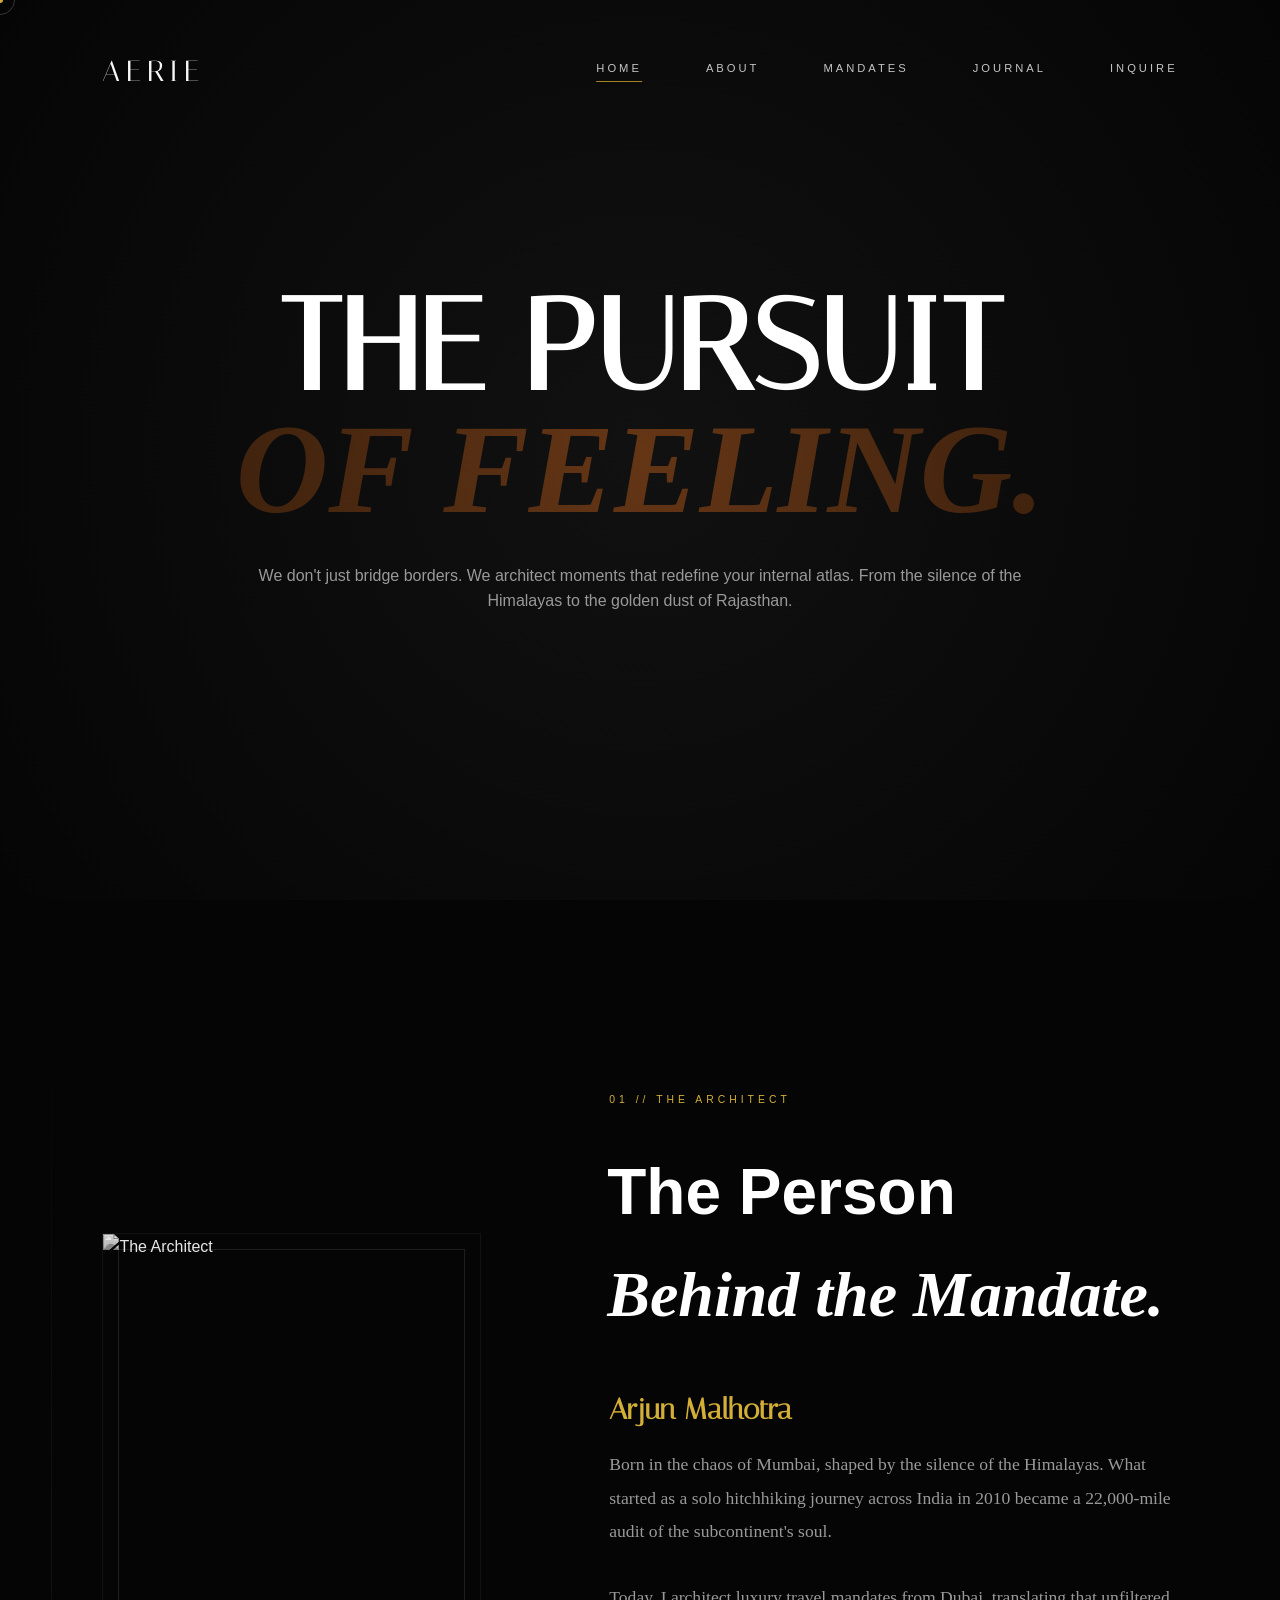
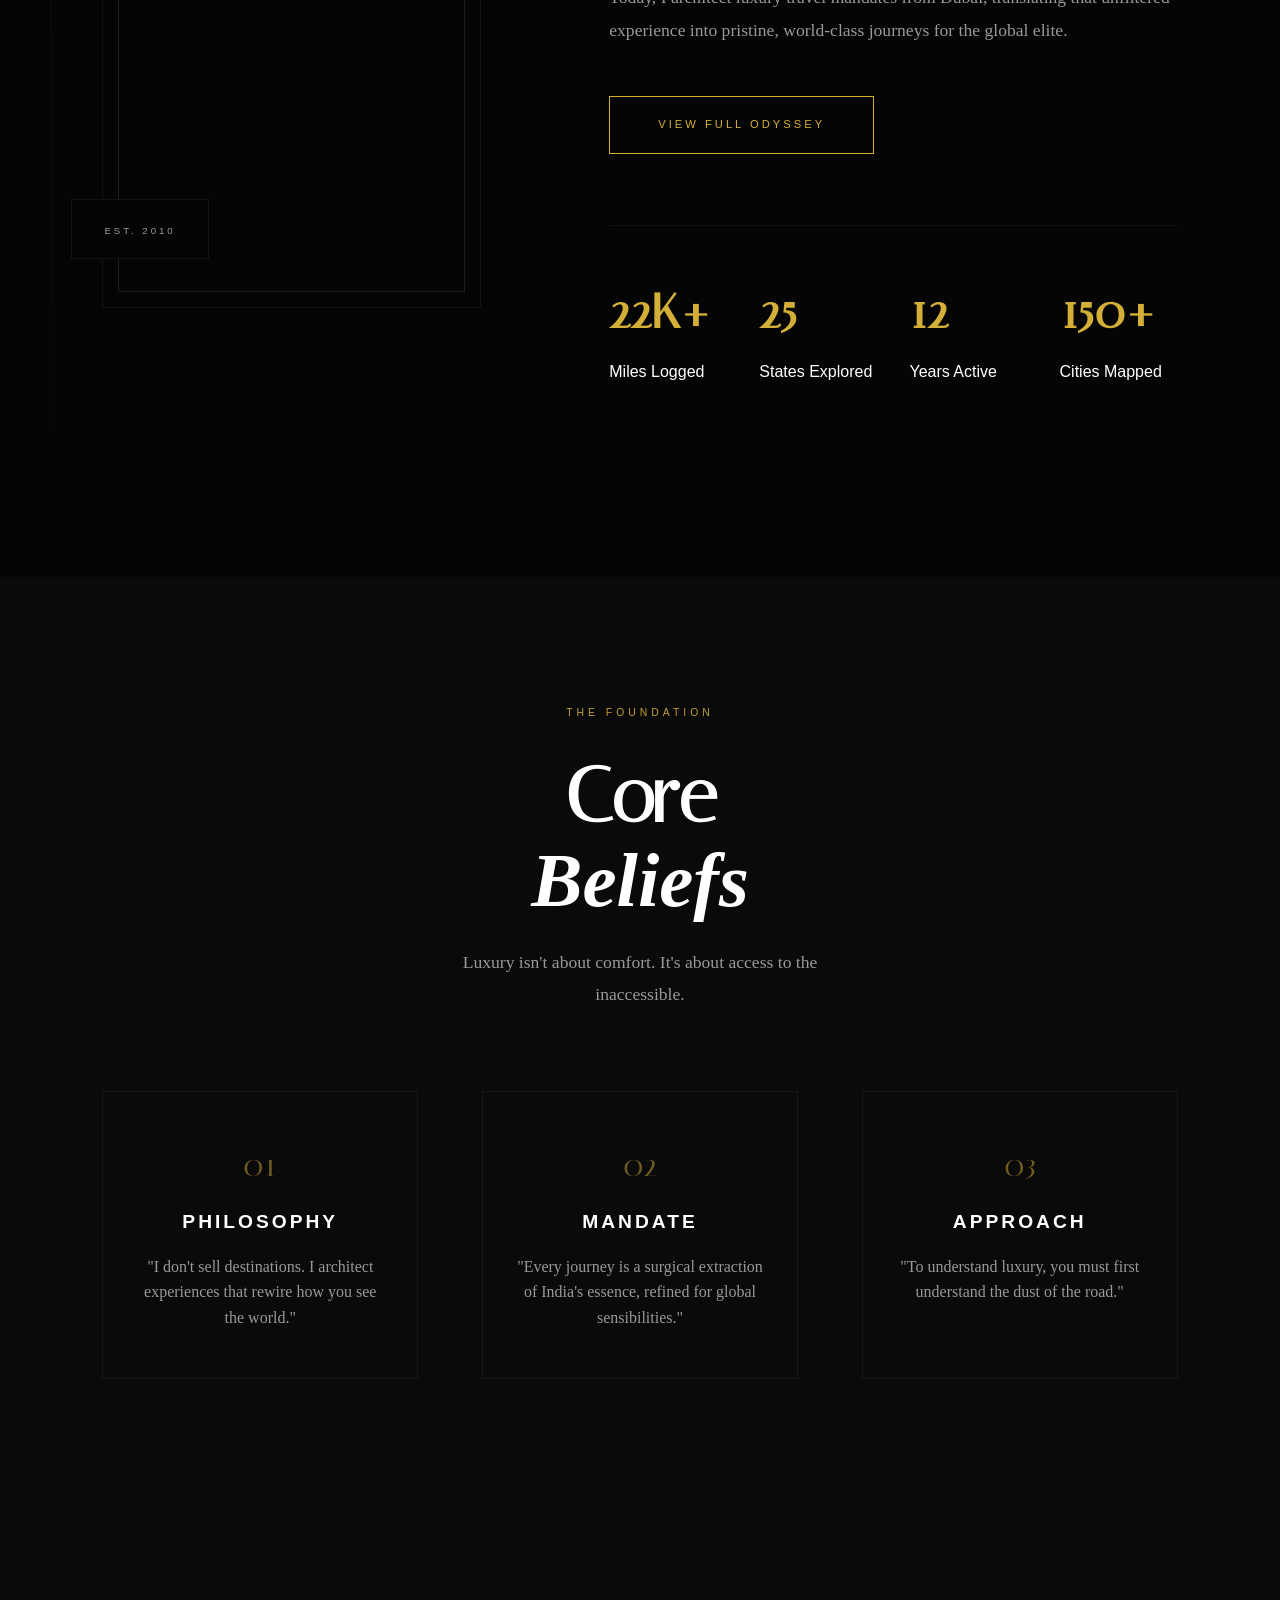
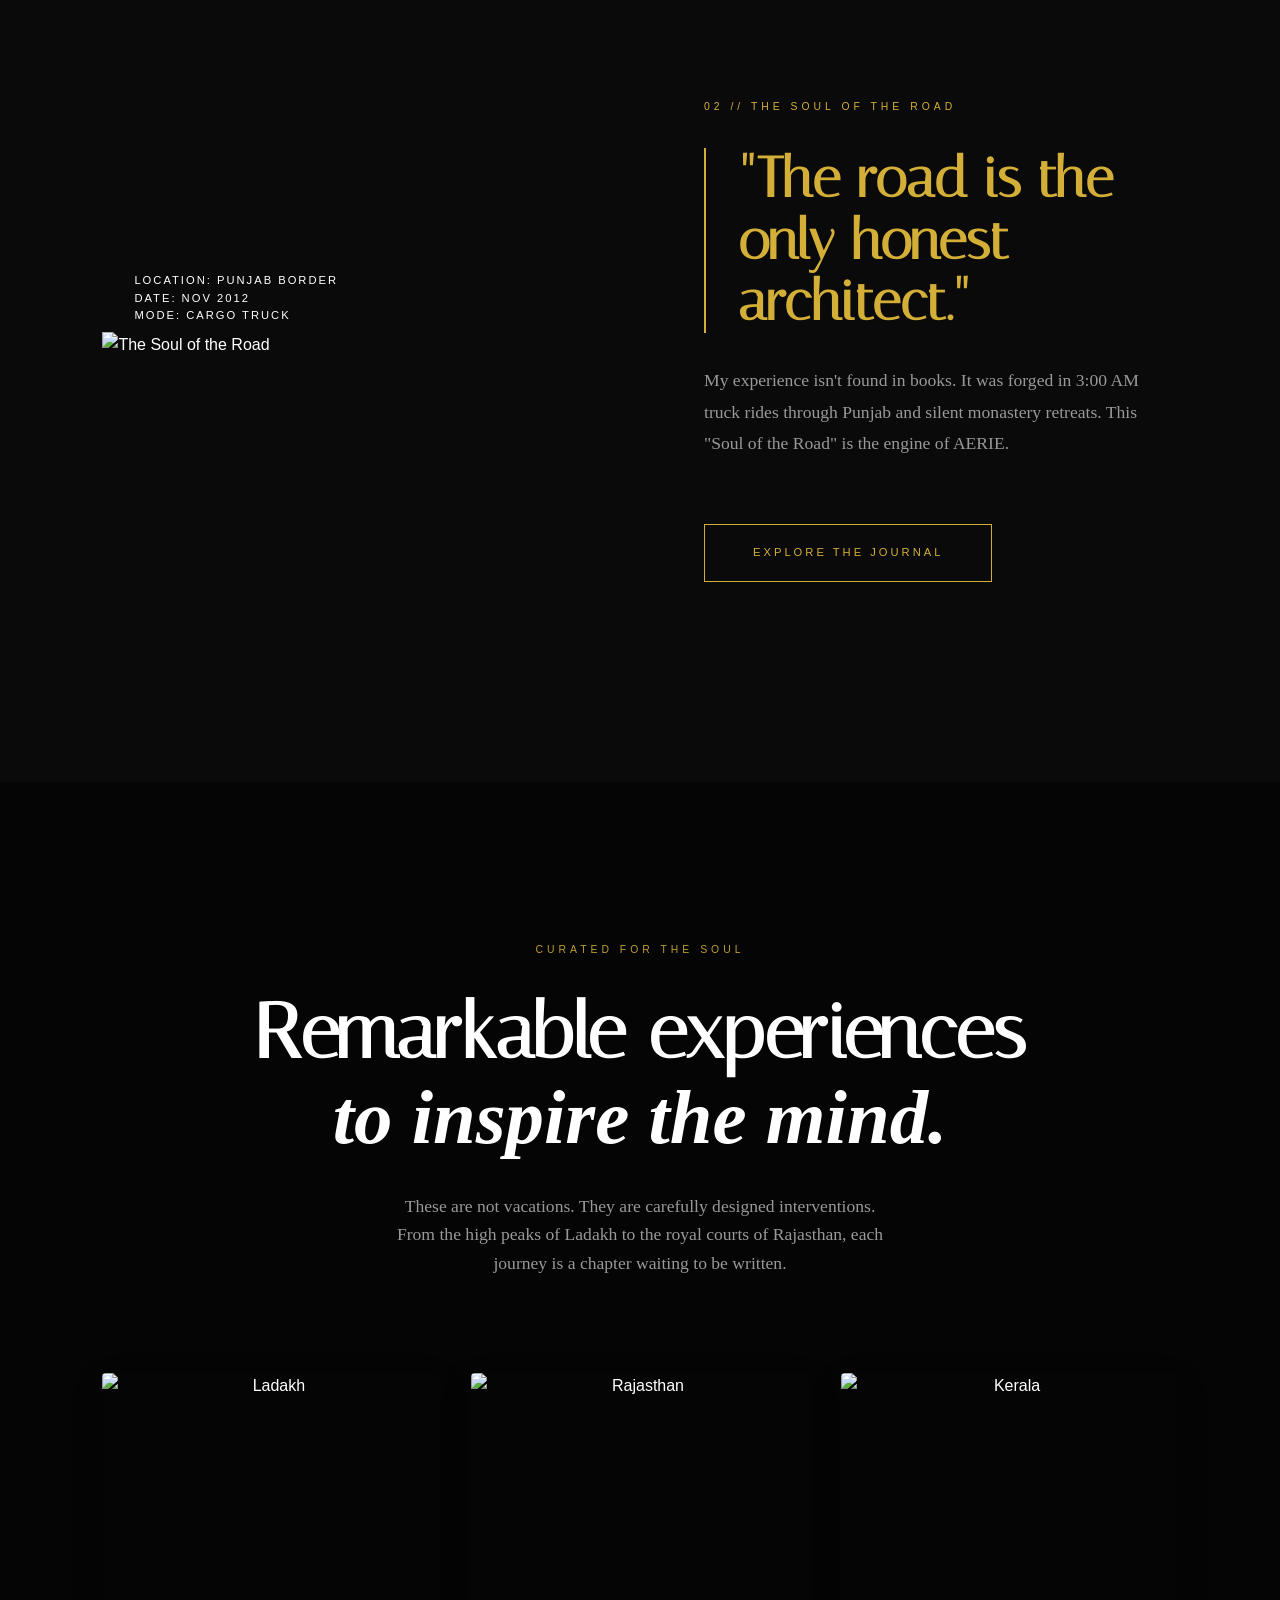
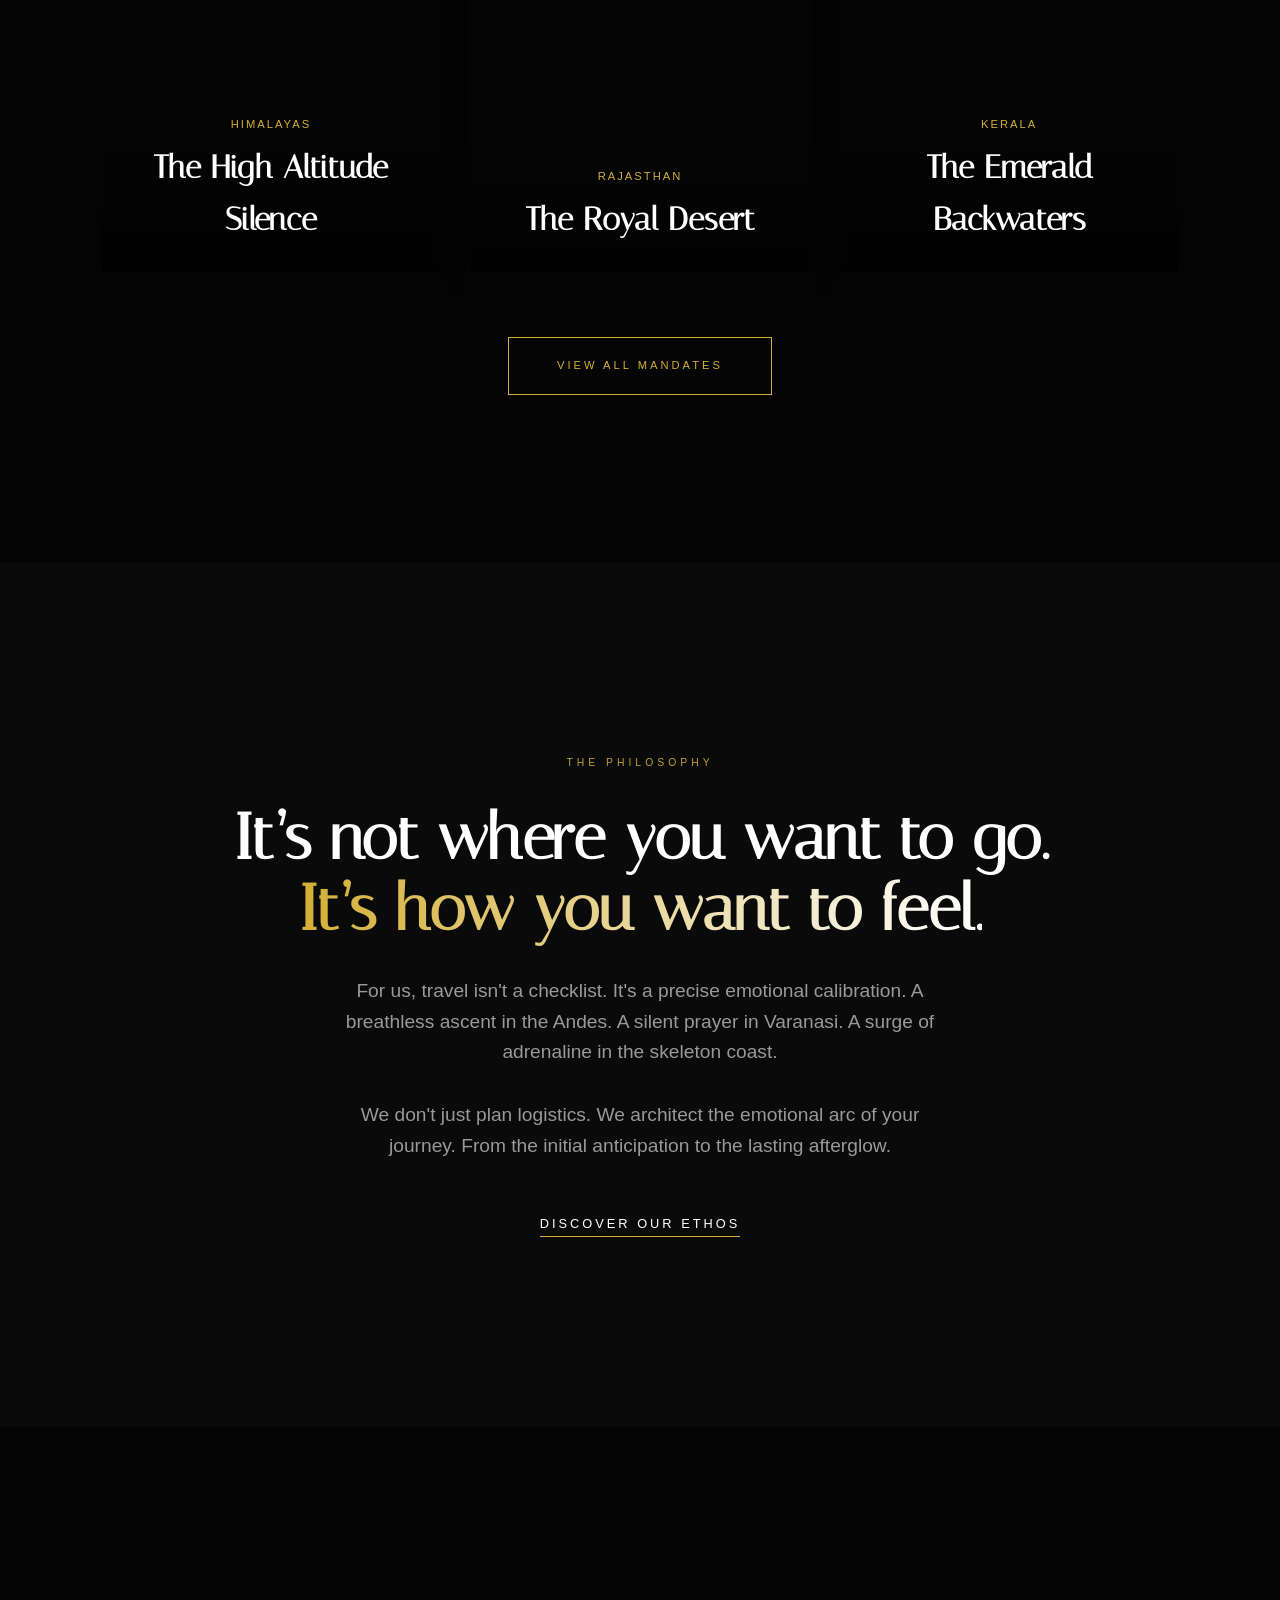
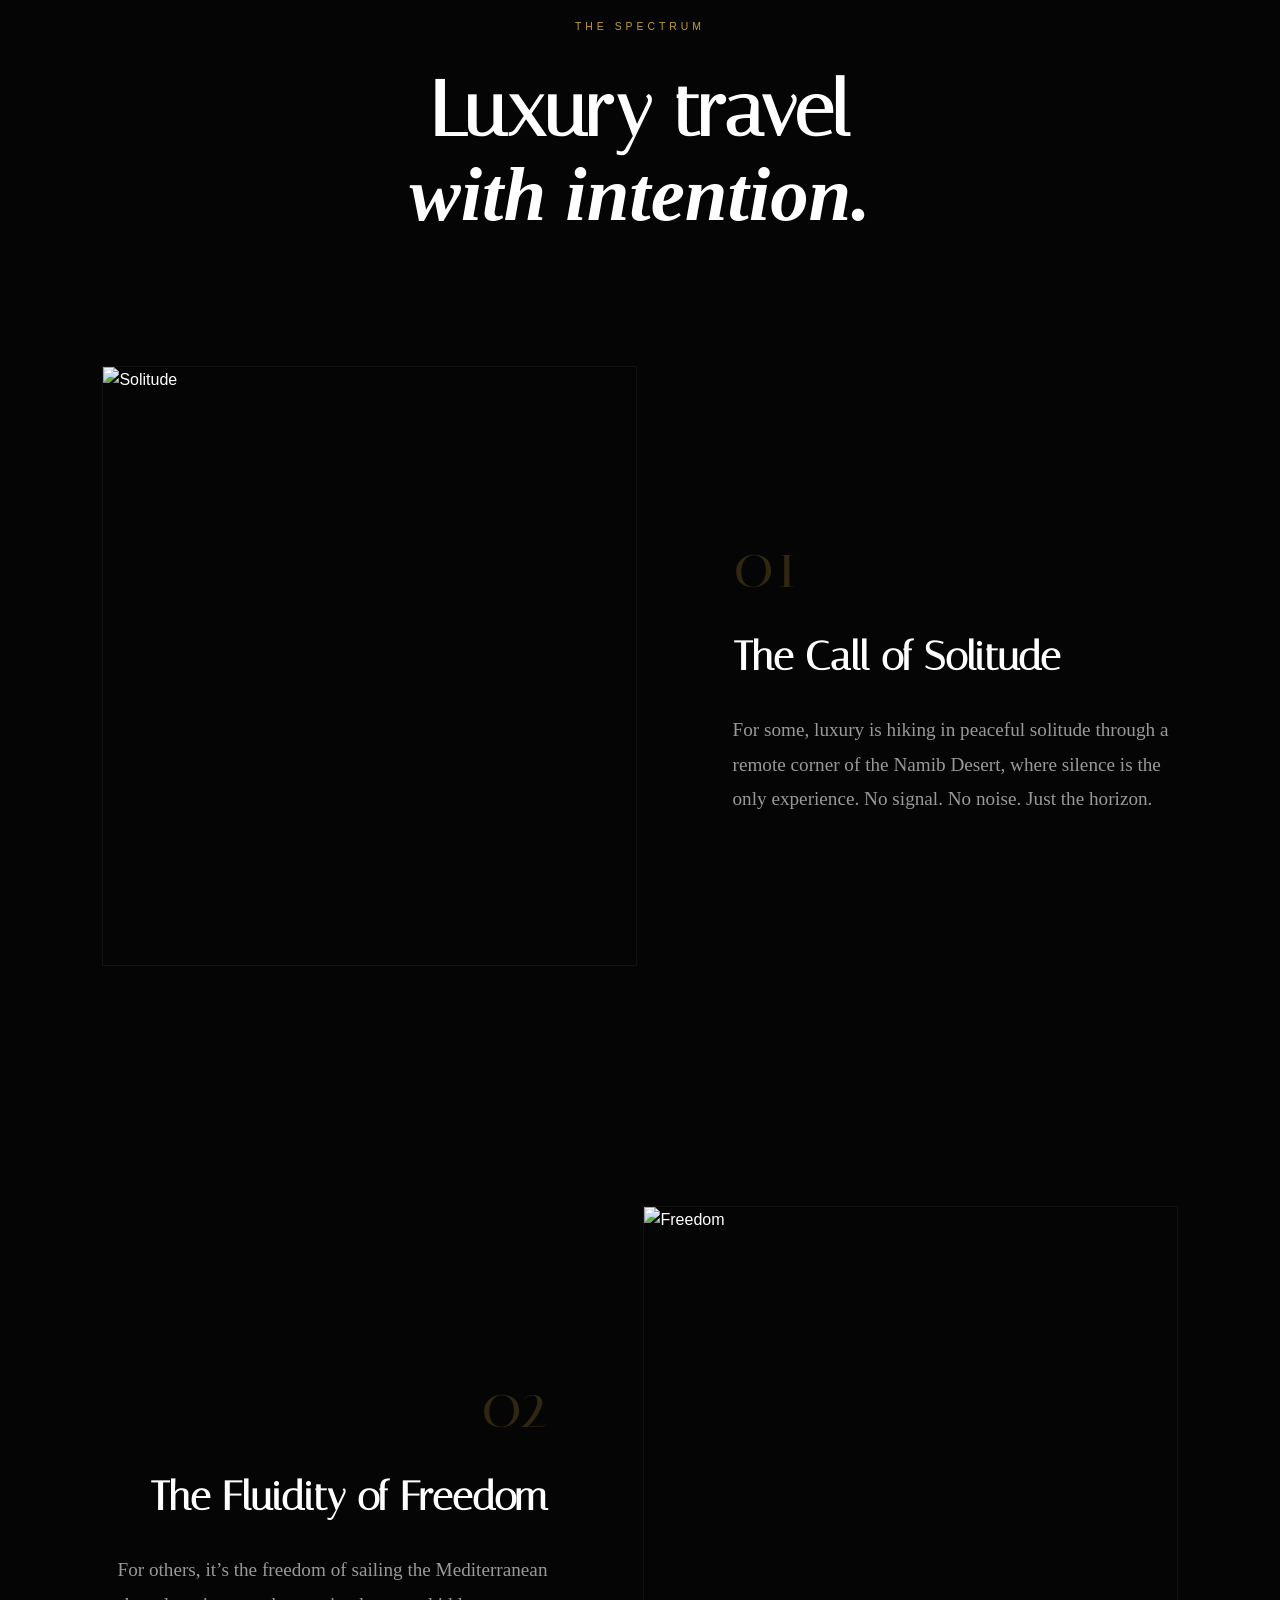
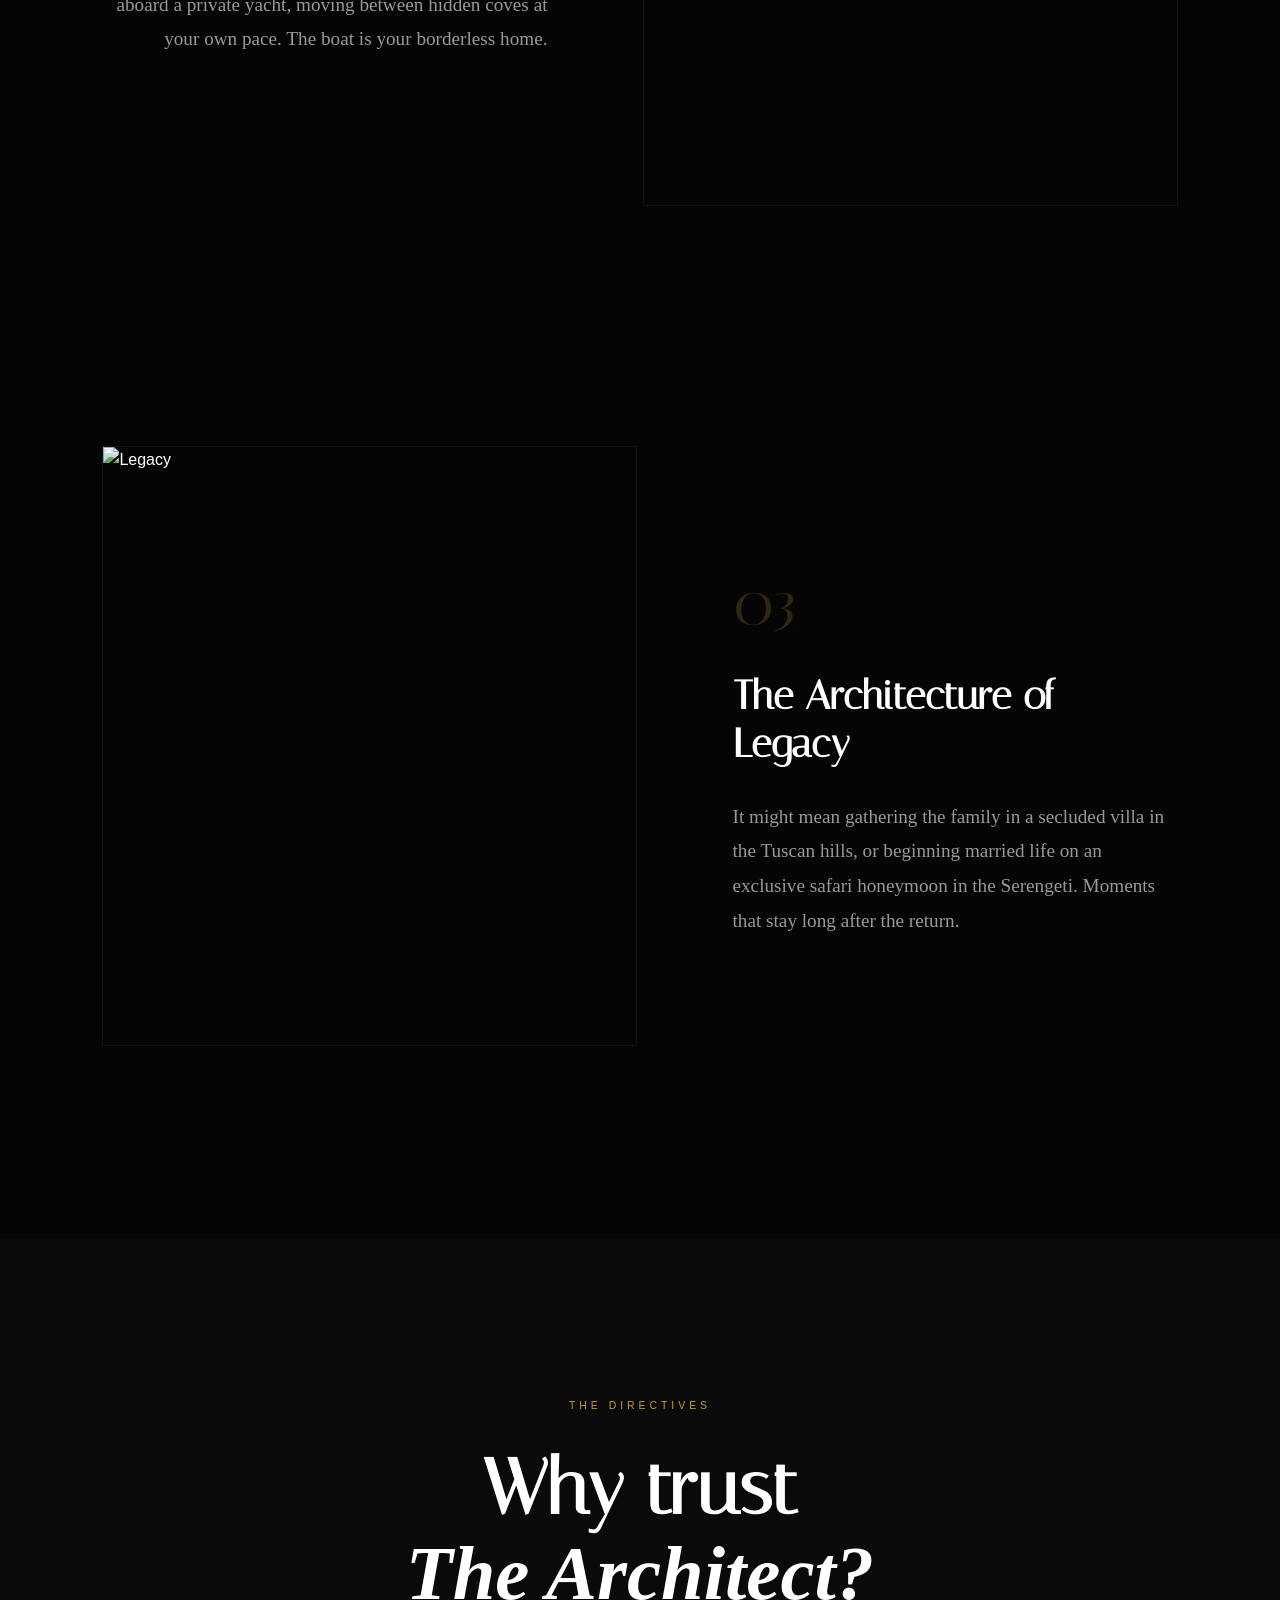
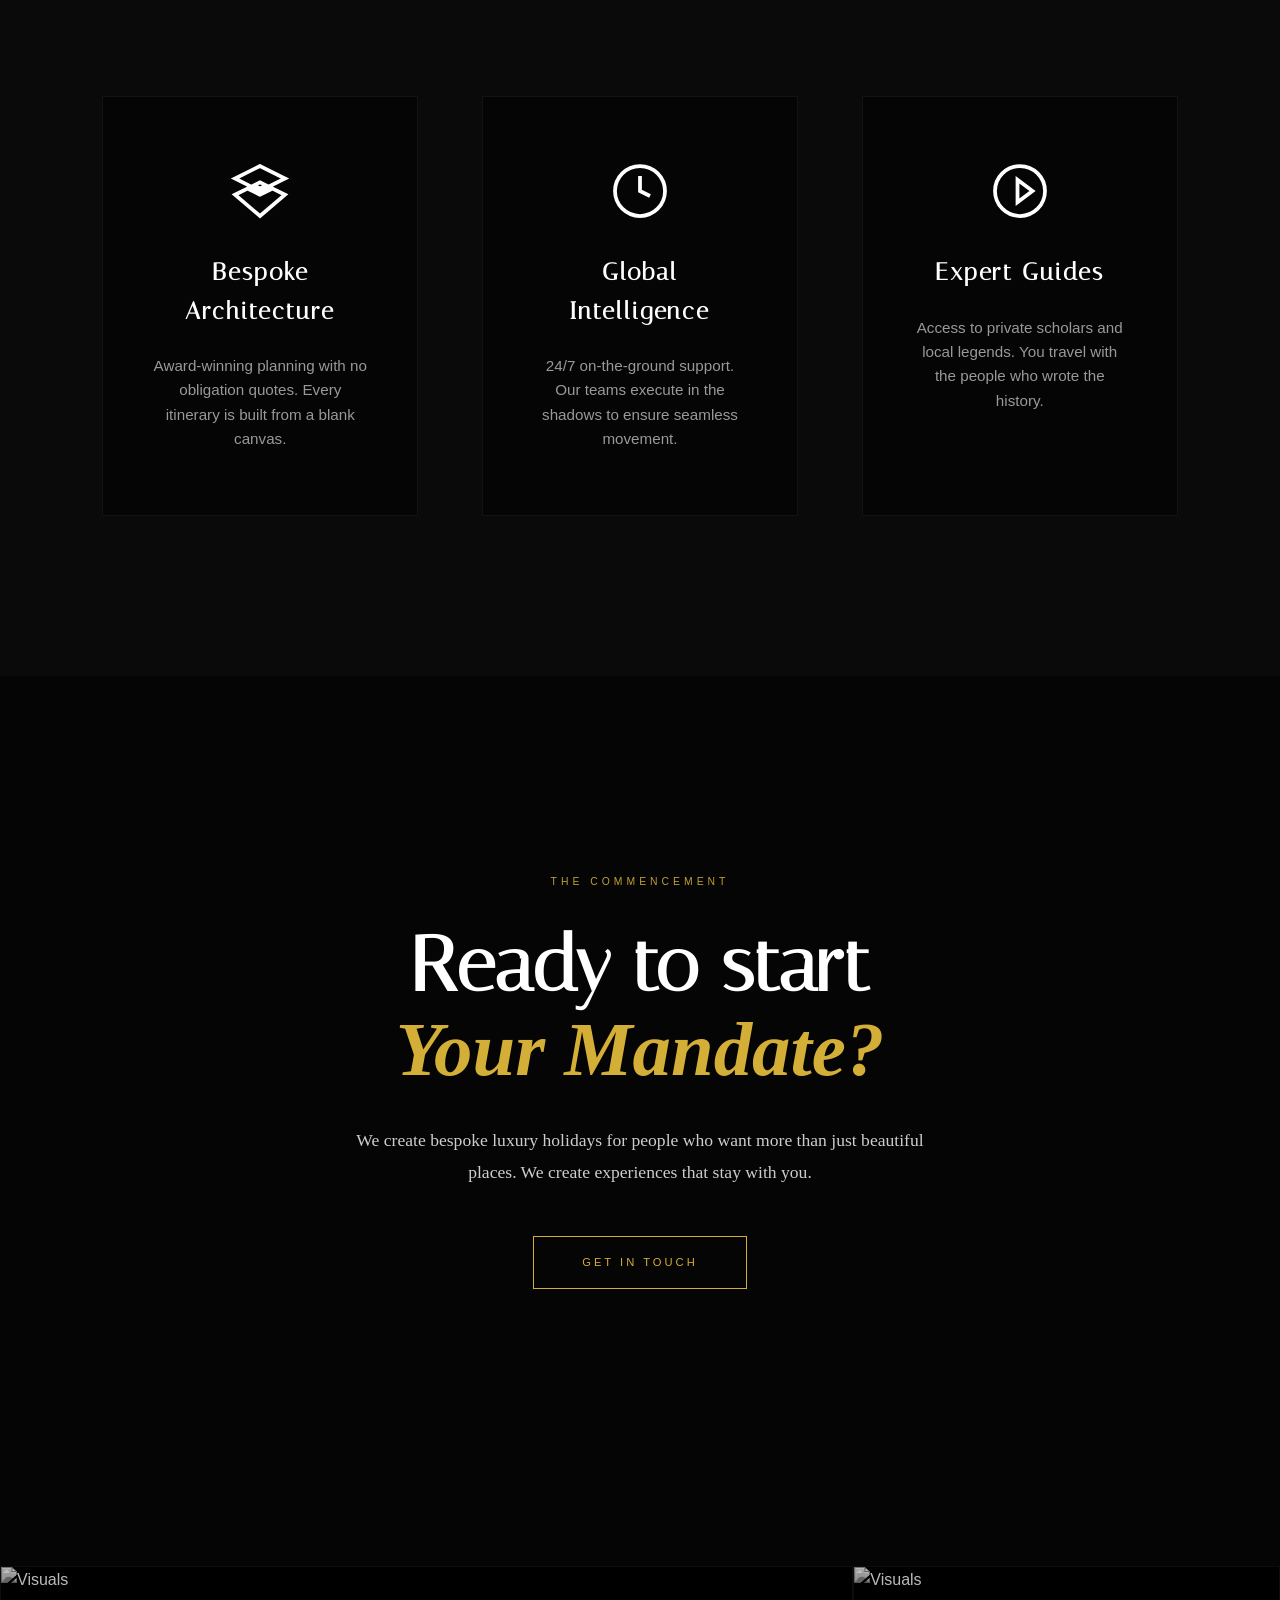
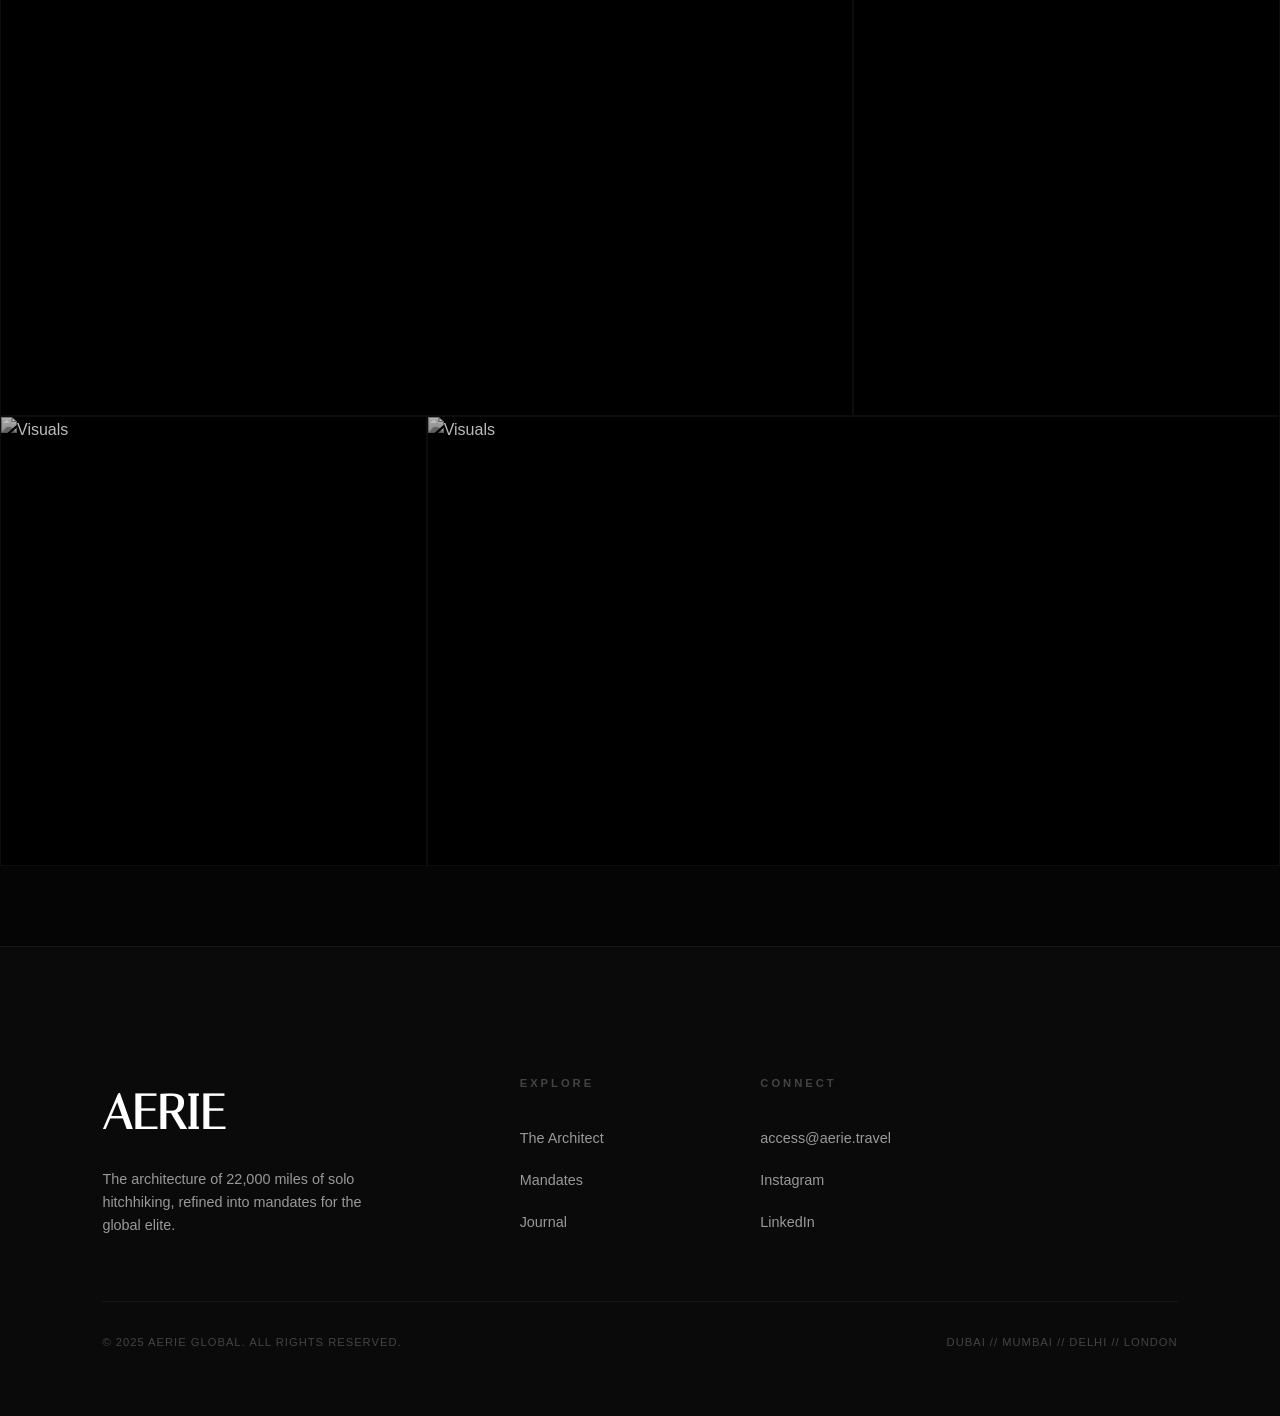
==== commit cb251c66: "Implement multi-page Black Tomato inspired design with cinematic UX, narrative homepage sections, an" ====
--- a/index.html
+++ b/index.html
@@ -8,6 +8,8 @@
     <link rel="stylesheet" href="style.css">
     <link rel="preconnect" href="https://fonts.googleapis.com">
     <link rel="preconnect" href="https://fonts.gstatic.com" crossorigin>
+    <link href="https://fonts.googleapis.com/css2?family=Bellefair&family=Italiana&family=Tenor+Sans&display=swap"
+        rel="stylesheet">
 </head>
 
 <body>
@@ -18,18 +20,19 @@
     <nav>
         <div class="logo">AERIE</div>
         <div class="nav-links">
-            <a href="#about">The Architect</a>
-            <a href="#trace">The Trace</a>
-            <a href="#fragments">Fragments</a>
-            <a href="#atlas">The Atlas</a>
+            <a href="index.html" class="active">Home</a>
+            <a href="about.html">About</a>
+            <a href="mandates.html">Mandates</a>
+            <a href="journal.html">Journal</a>
             <a href="#contact">Inquire</a>
         </div>
     </nav>
 
     <header class="hero">
-        <h1 class="reveal">INDIAN SOUL. <br><span style="color: var(--accent);">DUBAI STANDARDS.</span></h1>
-        <p class="reveal" style="max-width: 600px; color: var(--text-sec);">The architecture of 22,000 miles of solo
-            hitchhiking, refined into mandates for the global elite.</p>
+        <h1 class="reveal">THE PURSUIT <br><span class="editorial" style="color: var(--accent);">OF FEELING.</span></h1>
+        <p class="reveal" style="max-width: 800px; color: var(--text-sec);">We don't just bridge borders. We architect
+            moments that redefine your internal atlas. From the silence of the Himalayas to the golden dust of
+            Rajasthan.</p>
     </header>
 
     <!-- The Architect Dossier -->
@@ -52,21 +55,12 @@
                 <h3
                     style="font-family: var(--font-heading); font-size: 1.8rem; color: var(--accent); margin-bottom: 1rem;">
                     Arjun Malhotra</h3>
-                <p style="font-size: 1rem; line-height: 1.8; color: var(--text-sec); margin-bottom: 2rem;">
-                    Born in the chaos of Mumbai, shaped by the silence of the Himalayas. What started as a solo
-                    hitchhiking journey
-                    across India in 2010 became a 22,000-mile audit of the subcontinent's soul. From sleeping in truck
-                    cabins in Punjab
-                    to negotiating monastery stays in Ladakh, I've lived every mile of India's raw authenticity.
-                </p>
-                <p style="font-size: 1rem; line-height: 1.8; color: var(--text-sec); margin-bottom: 2rem;">
-                    Today, I architect luxury travel mandates from Dubai, translating that unfiltered experience into
-                    pristine,
-                    world-class journeys for the global elite. Every itinerary is a distillation of 12 years on the
-                    road.
-                </p>
-                <a href="about.html" class="btn-gold" style="display: inline-block; margin-top: 1rem;">VIEW FULL JOURNEY
-                    MAP</a>
+                <p>Born in the chaos of Mumbai, shaped by the silence of the Himalayas. What started as a solo
+                    hitchhiking journey across India in 2010 became a 22,000-mile audit of the subcontinent's soul.</p>
+                <p>Today, I architect luxury travel mandates from Dubai, translating that unfiltered experience into
+                    pristine, world-class journeys for the global elite.</p>
+                <a href="about.html" class="btn-gold" style="display: inline-block; margin-top: 1rem;">VIEW FULL
+                    ODYSSEY</a>
             </div>
 
             <!-- Stats Grid -->
@@ -88,28 +82,38 @@
                     <p class="stat-label">Cities Mapped</p>
                 </div>
             </div>
-
-            <!-- Philosophy Cards -->
-            <div class="philosophy-cards reveal">
-                <div class="philosophy-card">
-                    <span class="card-label">PHILOSOPHY</span>
-                    <p class="card-quote">"Luxury isn't about comfort. It's about access to the inaccessible."</p>
-                </div>
-                <div class="philosophy-card">
-                    <span class="card-label">APPROACH</span>
-                    <p class="card-quote">"I don't sell destinations. I architect experiences that rewire how you see
-                        the world."</p>
-                </div>
-                <div class="philosophy-card">
-                    <span class="card-label">MANDATE</span>
-                    <p class="card-quote">"Every journey is a surgical extraction of India's essence, refined for global
-                        sensibilities."</p>
-                </div>
-            </div>
-        </div>
-    </section>
-
-    <!-- NEW: The Hitchhiker's Trace Section -->
+        </div>
+    </section>
+
+    <!-- Core Beliefs (Compact) -->
+    <section class="core-beliefs-compact">
+        <div class="compact-header reveal">
+            <span class="section-label">THE FOUNDATION</span>
+            <h2 class="section-title">Core <br><span class="editorial">Beliefs</span></h2>
+            <p class="section-text" style="max-width: 400px; margin: 1rem auto;">Luxury isn't about comfort. It's about
+                access to the inaccessible.</p>
+        </div>
+
+        <div class="beliefs-grid reveal">
+            <div class="belief-card">
+                <span class="belief-num">01</span>
+                <h3>Philosophy</h3>
+                <p>"I don't sell destinations. I architect experiences that rewire how you see the world."</p>
+            </div>
+            <div class="belief-card">
+                <span class="belief-num">02</span>
+                <h3>Mandate</h3>
+                <p>"Every journey is a surgical extraction of India's essence, refined for global sensibilities."</p>
+            </div>
+            <div class="belief-card">
+                <span class="belief-num">03</span>
+                <h3>Approach</h3>
+                <p>"To understand luxury, you must first understand the dust of the road."</p>
+            </div>
+        </div>
+    </section>
+
+    <!-- The Trace Section -->
     <section id="trace" class="trace-section">
         <div class="trace-manifesto">
             <div class="trace-image-stack reveal">
@@ -124,201 +128,221 @@
             </div>
             <div class="trace-content">
                 <span class="section-label reveal">02 // THE SOUL OF THE ROAD</span>
-                <h2 class="trace-quote reveal">"The road is the <br><span class="editorial">only honest
-                        architect.</span>"</h2>
-                <p class="trace-details reveal">My experience isn't found in books. It was forged in 3:00 AM truck rides
-                    through Punjab and silent monastery retreats in the high Himalayas. I have lived the rawest forms of
-                    India's hospitality. This "Soul of the Road" is the engine of AERIE.</p>
-                <div style="margin-top: 3rem; border-left: 1px solid var(--accent); padding-left: 2rem;" class="reveal">
-                    <p class="signature"
-                        style="font-family: var(--font-editorial); font-style: italic; font-size: 1.5rem; color: var(--text-sec);">
-                        "To understand luxury, you must first understand the dust."</p>
-                    <p style="margin-top: 1rem; font-size: 0.6rem; letter-spacing: 2px; color: var(--accent);">— THE
-                        ARCHITECT</p>
-                </div>
-                <a href="#contact" class="btn-gold reveal" style="margin-top: 4rem;">WORK WITH THE ARCHITECT</a>
-            </div>
-        </div>
-    </section>
-
-    <!-- Travel Mandate Gallery -->
-    <div class="gallery-grid">
+                <h2 class="trace-quote reveal">"The road is the only honest architect."</h2>
+                <p class="trace-details reveal section-text">My experience isn't found in books. It was forged in 3:00
+                    AM truck rides through Punjab and silent monastery retreats. This "Soul of the Road" is the engine
+                    of AERIE.</p>
+                <a href="journal.html" class="btn-gold reveal" style="margin-top: 4rem;">EXPLORE THE JOURNAL</a>
+            </div>
+        </div>
+    </section>
+
+    <!-- Explore Our Trips Section (New) -->
+    <section class="explore-trips-section">
+        <div class="explore-header reveal">
+            <span class="section-label">CURATED FOR THE SOUL</span>
+            <h2 class="section-title">Remarkable experiences <br><span class="editorial">to inspire the mind.</span>
+            </h2>
+            <p class="section-text"
+                style="max-width: 500px; margin: 2rem auto; color: var(--text-sec); font-size: 1.1rem; line-height: 1.6;">
+                These are not vacations. They are carefully designed interventions. From the high peaks of Ladakh to the
+                royal courts of Rajasthan, each journey is a chapter waiting to be written.
+            </p>
+        </div>
+
+        <div class="trips-showcase-grid reveal">
+            <!-- Card 1 -->
+            <a href="mandates.html" class="trip-card">
+                <div class="trip-img">
+                    <img src="https://images.unsplash.com/photo-1548013146-72479768b921?auto=format&fit=crop&w=800&q=80"
+                        alt="Ladakh">
+                </div>
+                <div class="trip-info">
+                    <span class="trip-cat">HIMALAYAS</span>
+                    <h3>The High Altitude Silence</h3>
+                </div>
+            </a>
+
+            <!-- Card 2 -->
+            <a href="mandates.html" class="trip-card">
+                <div class="trip-img">
+                    <img src="https://images.unsplash.com/photo-1590050752117-23a9d7f28a8d?auto=format&fit=crop&w=800&q=80"
+                        alt="Rajasthan">
+                </div>
+                <div class="trip-info">
+                    <span class="trip-cat">RAJASTHAN</span>
+                    <h3>The Royal Desert</h3>
+                </div>
+            </a>
+
+            <!-- Card 3 -->
+            <a href="mandates.html" class="trip-card">
+                <div class="trip-img">
+                    <img src="https://images.unsplash.com/photo-1506461883276-594a12b11cf3?auto=format&fit=crop&w=800&q=80"
+                        alt="Kerala">
+                </div>
+                <div class="trip-info">
+                    <span class="trip-cat">KERALA</span>
+                    <h3>The Emerald Backwaters</h3>
+                </div>
+            </a>
+        </div>
+        <div style="text-align: center; margin-top: 4rem;">
+            <a href="mandates.html" class="btn-gold">VIEW ALL MANDATES</a>
+        </div>
+    </section>
+
+    <!-- The Pursuit of Feeling Manifesto -->
+    <section class="manifesto-section">
+        <div class="manifesto-container reveal">
+            <span class="section-label">THE PHILOSOPHY</span>
+            <h2 class="manifesto-title">It’s not where you want to go. <br><span class="manifesto-highlight">It’s how
+                    you want to feel.</span></h2>
+            <div class="manifesto-body">
+                <p>For us, travel isn't a checklist. It's a precise emotional calibration. A breathless ascent in the
+                    Andes. A silent prayer in Varanasi. A surge of adrenaline in the skeleton coast.</p>
+                <p>We don't just plan logistics. We architect the emotional arc of your journey. From the initial
+                    anticipation to the lasting afterglow.</p>
+            </div>
+            <a href="about.html" class="btn-gold-minimal">DISCOVER OUR ETHOS</a>
+        </div>
+    </section>
+
+    <!-- Bespoke Scenarios (New Innovative Section) -->
+    <section class="bespoke-scenarios">
+        <div class="reveal" style="text-align: center; margin-bottom: 8rem;">
+            <span class="section-label">THE SPECTRUM</span>
+            <h2 class="section-title">Luxury travel <br><span class="editorial">with intention.</span></h2>
+        </div>
+
+        <div class="scenarios-container">
+            <!-- Scenario 1: Solitude -->
+            <div class="scenario-block reveal">
+                <div class="scenario-visual">
+                    <img src="https://images.unsplash.com/photo-1509114397022-ed747cca3f65?auto=format&fit=crop&w=1200&q=80"
+                        alt="Solitude">
+                </div>
+                <div class="scenario-text">
+                    <span class="scenario-num">01</span>
+                    <h3>The Call of Solitude</h3>
+                    <p>For some, luxury is hiking in peaceful solitude through a remote corner of the Namib Desert,
+                        where silence is the only experience. No signal. No noise. Just the horizon.</p>
+                </div>
+            </div>
+
+            <!-- Scenario 2: Freedom -->
+            <div class="scenario-block reverse reveal">
+                <div class="scenario-visual">
+                    <img src="https://images.unsplash.com/photo-1544551763-46a013bb70d5?auto=format&fit=crop&w=1200&q=80"
+                        alt="Freedom">
+                </div>
+                <div class="scenario-text">
+                    <span class="scenario-num">02</span>
+                    <h3>The Fluidity of Freedom</h3>
+                    <p>For others, it’s the freedom of sailing the Mediterranean aboard a private yacht, moving between
+                        hidden coves at your own pace. The boat is your borderless home.</p>
+                </div>
+            </div>
+
+            <!-- Scenario 3: Legacy -->
+            <div class="scenario-block reveal">
+                <div class="scenario-visual">
+                    <img src="https://images.unsplash.com/photo-1516483642781-71dbad03d46f?auto=format&fit=crop&w=1200&q=80"
+                        alt="Legacy">
+                </div>
+                <div class="scenario-text">
+                    <span class="scenario-num">03</span>
+                    <h3>The Architecture of Legacy</h3>
+                    <p>It might mean gathering the family in a secluded villa in the Tuscan hills, or beginning married
+                        life on an exclusive safari honeymoon in the Serengeti. Moments that stay long after the return.
+                    </p>
+                </div>
+            </div>
+        </div>
+    </section>
+
+    <!-- Why Aerie? (Service Pillars) -->
+    <section class="service-pillars-section">
+        <div class="reveal" style="text-align: center; margin-bottom: 5rem;">
+            <span class="section-label">THE DIRECTIVES</span>
+            <h2 class="section-title">Why trust <br><span class="editorial">The Architect?</span></h2>
+        </div>
+
+        <div class="pillars-grid reveal">
+            <div class="pillar-card">
+                <div class="pillar-icon">
+                    <svg viewBox="0 0 24 24" class="icon-svg">
+                        <path
+                            d="M12 2L2 7l10 5 10-5-10-5zm0 9l2.5-1.25L12 8.5l-2.5 1.25L12 11zm0 2.5l-5-2.5-5 2.5L12 22l10-8.5-5-2.5-5 2.5z" />
+                    </svg>
+                </div>
+                <h3>Bespoke Architecture</h3>
+                <p>Award-winning planning with no obligation quotes. Every itinerary is built from a blank canvas.</p>
+            </div>
+
+            <div class="pillar-card">
+                <div class="pillar-icon">
+                    <svg viewBox="0 0 24 24" class="icon-svg">
+                        <circle cx="12" cy="12" r="10" />
+                        <path d="M12 6v6l4 2" />
+                    </svg>
+                </div>
+                <h3>Global Intelligence</h3>
+                <p>24/7 on-the-ground support. Our teams execute in the shadows to ensure seamless movement.</p>
+            </div>
+
+            <div class="pillar-card">
+                <div class="pillar-icon">
+                    <svg viewBox="0 0 24 24" class="icon-svg">
+                        <path d="M12 2a10 10 0 1 0 10 10A10 10 0 0 0 12 2zm-1 14.5v-9l6 4.5z" />
+                    </svg>
+                </div>
+                <h3>Expert Guides</h3>
+                <p>Access to private scholars and local legends. You travel with the people who wrote the history.</p>
+            </div>
+        </div>
+    </section>
+
+    <!-- The Dialogue Section -->
+    <section class="dialogue-section">
+        <div class="dialogue-video-bg">
+            <video autoplay muted loop playsinline
+                poster="https://images.unsplash.com/photo-1469854523086-cc02fe5d8800?auto=format&fit=crop&w=2000&q=80">
+                <source
+                    src="https://assets.mixkit.co/videos/preview/mixkit-himalayan-mountains-under-the-sunlight-34351-large.mp4"
+                    type="video/mp4">
+            </video>
+            <div class="dialogue-overlay"></div>
+        </div>
+        <div class="dialogue-content reveal">
+            <span class="section-label">THE COMMENCEMENT</span>
+            <h2 class="section-title">Ready to start <br><span class="editorial-gold">Your Mandate?</span></h2>
+            <p class="section-text" style="color: rgba(255,255,255,0.8); max-width: 600px; margin: 2rem auto;">
+                We create bespoke luxury holidays for people who want more than just beautiful places. We create
+                experiences that stay with you.
+            </p>
+            <div style="margin-top: 3rem;">
+                <button class="btn-gold" onclick="document.querySelector('.inquire-overlay').classList.add('open')">GET
+                    IN TOUCH</button>
+            </div>
+        </div>
+    </section>
+
+    <!-- Mosaic Gallery Grid (Teaser) -->
+    <div id="gallery" class="gallery-grid">
         <div class="gallery-item reveal"><img
-                src="https://images.unsplash.com/photo-1524492412937-b28074a5d7da?auto=format&fit=crop&w=800&q=80"
-                alt="Gallery 1"></div>
+                src="https://images.unsplash.com/photo-1524492412937-b28074a5d7da?auto=format&fit=crop&w=1200&q=80"
+                alt="Visuals"></div>
         <div class="gallery-item reveal"><img
                 src="https://images.unsplash.com/photo-1512453979798-5ea266f8880c?auto=format&fit=crop&w=800&q=80"
-                alt="Gallery 2"></div>
+                alt="Visuals"></div>
         <div class="gallery-item reveal"><img
                 src="https://images.unsplash.com/photo-1548013146-72479768b921?auto=format&fit=crop&w=800&q=80"
-                alt="Gallery 3"></div>
+                alt="Visuals"></div>
         <div class="gallery-item reveal"><img
-                src="https://images.unsplash.com/photo-1593115052957-adc7f273186c?auto=format&fit=crop&w=800&q=80"
-                alt="Gallery 4"></div>
+                src="https://images.unsplash.com/photo-1593115052957-adc7f273186c?auto=format&fit=crop&w=1200&q=80"
+                alt="Visuals"></div>
     </div>
-
-    <!-- Experiential Fragments with Navigation -->
-    <section id="fragments" class="fragments-section">
-        <div
-            style="display: flex; justify-content: space-between; align-items: flex-end; padding-right: var(--spacing-page); margin-bottom: 4rem;">
-            <div>
-                <span class="section-label reveal" style="padding-left: var(--spacing-page);">03 // EXPERIENTIAL
-                    FRAGMENTS</span>
-                <h2 class="reveal"
-                    style="font-family: var(--font-heading); font-size: 4rem; padding-left: var(--spacing-page);">Raw
-                    <br><span class="editorial">Fragments.</span>
-                </h2>
-            </div>
-            <div class="fragment-nav reveal" style="padding-right: var(--spacing-page);">
-                <button class="nav-arrow" id="nav-left">←</button>
-                <button class="nav-arrow" id="nav-right">→</button>
-            </div>
-        </div>
-
-        <!-- Auto-Scroll Track -->
-        <div class="fragments-track auto-scroll">
-            <!-- Set 1 -->
-            <div class="fragment-card">
-                <div class="fragment-img"><img
-                        src="https://images.unsplash.com/photo-1506461883276-594a12b11cf3?auto=format&fit=crop&w=800&q=80"
-                        alt="Palace"></div>
-                <div class="fragment-info">
-                    <span class="editorial" style="color: var(--accent);">VOL. 01</span>
-                    <h3 style="font-family: var(--font-heading); font-size: 2rem; margin: 1rem 0;">Jaipur Protocols</h3>
-                    <p style="color: var(--text-sec); font-size: 0.9rem; margin-bottom: 2rem;">Vetting the imperial
-                        silence through the eyes of the road.</p>
-                    <a href="#" class="btn-gold" style="padding: 1rem 2.5rem; font-size: 0.6rem;">VIEW VLOG</a>
-                </div>
-            </div>
-            <div class="fragment-card">
-                <div class="fragment-img"><img
-                        src="https://images.unsplash.com/photo-1590050752117-23a9d7f28a8d?auto=format&fit=crop&w=800&q=80"
-                        alt="Backwaters"></div>
-                <div class="fragment-info">
-                    <span class="editorial" style="color: var(--accent);">VOL. 02</span>
-                    <h3 style="font-family: var(--font-heading); font-size: 2rem; margin: 1rem 0;">Emerald Static</h3>
-                    <p style="color: var(--text-sec); font-size: 0.9rem; margin-bottom: 2rem;">A masterclass in
-                        zero-friction hospitality mandates.</p>
-                    <a href="#" class="btn-gold" style="padding: 1rem 2.5rem; font-size: 0.6rem;">READ BLOG</a>
-                </div>
-            </div>
-            <div class="fragment-card">
-                <div class="fragment-img"><img
-                        src="https://images.unsplash.com/photo-1518005020480-10f43bc5406b?auto=format&fit=crop&w=800&q=80"
-                        alt="Kashi"></div>
-                <div class="fragment-info">
-                    <span class="editorial" style="color: var(--accent);">VOL. 03</span>
-                    <h3 style="font-family: var(--font-heading); font-size: 2rem; margin: 1rem 0;">Kashi Echoes</h3>
-                    <p style="color: var(--text-sec); font-size: 0.9rem; margin-bottom: 2rem;">The ancient rhythm of the
-                        Ganges, architected for the elite.</p>
-                    <a href="#" class="btn-gold" style="padding: 1rem 2.5rem; font-size: 0.6rem;">VIEW FILM</a>
-                </div>
-            </div>
-            <div class="fragment-card">
-                <div class="fragment-img"><img
-                        src="https://images.unsplash.com/photo-1540626334746-8575086789e0?auto=format&fit=crop&w=800&q=80"
-                        alt="Ladakh"></div>
-                <div class="fragment-info">
-                    <span class="editorial" style="color: var(--accent);">VOL. 04</span>
-                    <h3 style="font-family: var(--font-heading); font-size: 2rem; margin: 1rem 0;">Peak Protocol</h3>
-                    <p style="color: var(--text-sec); font-size: 0.9rem; margin-bottom: 2rem;">Absolute seclusion in the
-                        high mountain mandates of Ladakh.</p>
-                    <a href="#" class="btn-gold" style="padding: 1rem 2.5rem; font-size: 0.6rem;">ACCESS</a>
-                </div>
-            </div>
-
-            <!-- Set 2 (Duplicate for Loop) -->
-            <div class="fragment-card">
-                <div class="fragment-img"><img
-                        src="https://images.unsplash.com/photo-1506461883276-594a12b11cf3?auto=format&fit=crop&w=800&q=80"
-                        alt="Palace"></div>
-                <div class="fragment-info">
-                    <span class="editorial" style="color: var(--accent);">VOL. 01</span>
-                    <h3 style="font-family: var(--font-heading); font-size: 2rem; margin: 1rem 0;">Jaipur Protocols</h3>
-                    <p style="color: var(--text-sec); font-size: 0.9rem; margin-bottom: 2rem;">Vetting the imperial
-                        silence through the eyes of the road.</p>
-                    <a href="#" class="btn-gold" style="padding: 1rem 2.5rem; font-size: 0.6rem;">VIEW VLOG</a>
-                </div>
-            </div>
-            <div class="fragment-card">
-                <div class="fragment-img"><img
-                        src="https://images.unsplash.com/photo-1590050752117-23a9d7f28a8d?auto=format&fit=crop&w=800&q=80"
-                        alt="Backwaters"></div>
-                <div class="fragment-info">
-                    <span class="editorial" style="color: var(--accent);">VOL. 02</span>
-                    <h3 style="font-family: var(--font-heading); font-size: 2rem; margin: 1rem 0;">Emerald Static</h3>
-                    <p style="color: var(--text-sec); font-size: 0.9rem; margin-bottom: 2rem;">A masterclass in
-                        zero-friction hospitality mandates.</p>
-                    <a href="#" class="btn-gold" style="padding: 1rem 2.5rem; font-size: 0.6rem;">READ BLOG</a>
-                </div>
-            </div>
-            <div class="fragment-card">
-                <div class="fragment-img"><img
-                        src="https://images.unsplash.com/photo-1518005020480-10f43bc5406b?auto=format&fit=crop&w=800&q=80"
-                        alt="Kashi"></div>
-                <div class="fragment-info">
-                    <span class="editorial" style="color: var(--accent);">VOL. 03</span>
-                    <h3 style="font-family: var(--font-heading); font-size: 2rem; margin: 1rem 0;">Kashi Echoes</h3>
-                    <p style="color: var(--text-sec); font-size: 0.9rem; margin-bottom: 2rem;">The ancient rhythm of the
-                        Ganges, architected for the elite.</p>
-                    <a href="#" class="btn-gold" style="padding: 1rem 2.5rem; font-size: 0.6rem;">VIEW FILM</a>
-                </div>
-            </div>
-            <div class="fragment-card">
-                <div class="fragment-img"><img
-                        src="https://images.unsplash.com/photo-1540626334746-8575086789e0?auto=format&fit=crop&w=800&q=80"
-                        alt="Ladakh"></div>
-                <div class="fragment-info">
-                    <span class="editorial" style="color: var(--accent);">VOL. 04</span>
-                    <h3 style="font-family: var(--font-heading); font-size: 2rem; margin: 1rem 0;">Peak Protocol</h3>
-                    <p style="color: var(--text-sec); font-size: 0.9rem; margin-bottom: 2rem;">Absolute seclusion in the
-                        high mountain mandates of Ladakh.</p>
-                    <a href="#" class="btn-gold" style="padding: 1rem 2.5rem; font-size: 0.6rem;">ACCESS</a>
-                </div>
-            </div>
-        </div>
-    </section>
-
-    <!-- The Atlas - Resource Library (NEW) -->
-    <section id="atlas" class="atlas-section">
-        <div style="display: flex; justify-content: space-between; align-items: flex-end; margin-bottom: 4rem;">
-            <div>
-                <span class="section-label reveal">04 // THE ATLAS</span>
-                <h2 class="reveal atlas-title" style="font-size: 3.5rem;">Curated <br><span
-                        class="editorial">Intelligence.</span></h2>
-            </div>
-        </div>
-
-        <div class="atlas-grid">
-            <a href="#" class="atlas-card reveal">
-                <div>
-                    <span class="atlas-category">FIELD MANUAL</span>
-                    <h3 class="atlas-title">Spiti Valley Protocol</h3>
-                    <p class="atlas-desc">A tactical guide to navigating the high-altitude desert. Permits, monasteries,
-                        and the silence between peaks.</p>
-                </div>
-                <span class="atlas-link">ACCESS DOSSIER →</span>
-            </a>
-            <a href="#" class="atlas-card reveal">
-                <div>
-                    <span class="atlas-category">LOGISTICS AUDIT</span>
-                    <h3 class="atlas-title">North East Permits</h3>
-                    <p class="atlas-desc">Navigating the Inner Line Permit (ILP) systems for Arunachal, Nagaland, and
-                        Mizoram. Zero friction.</p>
-                </div>
-                <span class="atlas-link">VIEW REQUIREMENTS →</span>
-            </a>
-            <a href="#" class="atlas-card reveal">
-                <div>
-                    <span class="atlas-category">HERITAGE INDEX</span>
-                    <h3 class="atlas-title">The Chola Temples</h3>
-                    <p class="atlas-desc">Architectural brilliance of the Great Living Chola Temples. A deep dive into
-                        stonework and shadow.</p>
-                </div>
-                <span class="atlas-link">EXPLORE ARCHIVE →</span>
-            </a>
-        </div>
-    </section>
 
     <!-- Production Footer -->
     <footer id="contact">
@@ -326,159 +350,33 @@
             <div class="footer-brand">
                 <h2>AERIE</h2>
                 <p style="color: var(--text-sec); max-width: 300px; font-size: 0.9rem; line-height: 1.6;">The
-                    architecture of 22,000 miles of solo hitchhiking, refined into mandates for the global elite.</p>
-            </div>
-
+                    architecture of 22,000 miles of solo hitchhiking, refined into mandates for the global elite.
+                </p>
+            </div>
             <div class="footer-col">
                 <h4>EXPLORE</h4>
                 <ul>
-                    <li><a href="#about">The Architect</a></li>
-                    <li><a href="#trace">The Trace</a></li>
-                    <li><a href="#fragments">Fragments</a></li>
-                    <li><a href="#atlas">The Atlas</a></li>
+                    <li><a href="about.html">The Architect</a></li>
+                    <li><a href="mandates.html">Mandates</a></li>
+                    <li><a href="journal.html">Journal</a></li>
                 </ul>
             </div>
-
-            <div class="footer-col">
-                <h4>MANDATES</h4>
-                <ul>
-                    <li><a href="#">Royal Nexus</a></li>
-                    <li><a href="#">Himalayan Silence</a></li>
-                    <li><a href="#">North East Corridor</a></li>
-                    <li><a href="#">Private Aviation</a></li>
-                </ul>
-            </div>
-
             <div class="footer-col">
                 <h4>CONNECT</h4>
                 <ul>
                     <li><a href="mailto:access@aerie.travel">access@aerie.travel</a></li>
                     <li><a href="#">Instagram</a></li>
                     <li><a href="#">LinkedIn</a></li>
-                    <li><a href="#">+91 98765 43210</a></li>
                 </ul>
             </div>
         </div>
-
         <div class="footer-bottom reveal">
             <div>© 2025 AERIE GLOBAL. ALL RIGHTS RESERVED.</div>
             <div>DUBAI // MUMBAI // DELHI // LONDON</div>
         </div>
     </footer>
 
-    <script>
-        // Smooth Cursor Follower
-        const cursor = document.getElementById('cursor');
-        const follower = document.getElementById('cursor-follower');
-        let mx = 0, my = 0, bx = 0, by = 0;
-
-        document.addEventListener('mousemove', (e) => { mx = e.clientX; my = e.clientY; cursor.style.left = mx + 'px'; cursor.style.top = my + 'px'; });
-        function animate() { bx += (mx - bx) * 0.1; by += (my - by) * 0.1; follower.style.left = bx + 'px'; follower.style.top = by + 'px'; requestAnimationFrame(animate); }
-        animate();
-
-        // Magnetic Hover Effect
-        document.querySelectorAll('a, button, .fragment-card, .atlas-card').forEach(el => {
-            el.addEventListener('mouseenter', () => follower.classList.add('cursor-active'));
-            el.addEventListener('mouseleave', () => follower.classList.remove('cursor-active'));
-        });
-
-        // Intersection Observer for Reveal
-        const obs = new IntersectionObserver((entries) => { entries.forEach(e => { if (e.isIntersecting) e.target.classList.add('active'); }); }, { threshold: 0.15 });
-        document.querySelectorAll('.reveal').forEach(el => obs.observe(el));
-
-        // Dual-Mode Scrolling Logic (Auto + Manual)
-        const track = document.querySelector('.fragments-track');
-        const btnLeft = document.getElementById('nav-left');
-        const btnRight = document.getElementById('nav-right');
-
-        let isPaused = false;
-        let autoScrollSpeed = 0.5; // Adjustable speed
-
-        // Auto Scroll Loop
-        function autoScrollLoop() {
-            if (!isPaused && track) {
-                if (track.scrollLeft >= (track.scrollWidth - track.clientWidth) - 10) {
-                    // Near end, reset to start (basic loop)
-                    // For seamless infinite loop, we need exact duplication logic, but for now a snap-back is acceptable or we just let it flow.
-                    // Better: check if we are halfway through the duplicated content.
-                    if (track.scrollLeft >= track.scrollWidth / 2) {
-                        track.scrollLeft = 0;
-                    }
-                } else {
-                    track.scrollLeft += autoScrollSpeed;
-                }
-            }
-            requestAnimationFrame(autoScrollLoop);
-        }
-
-        // Start Loop
-        // requestAnimationFrame(autoScrollLoop); // Uncomment to enable auto-scroll immediately
-
-        // Manual Navigation
-        const getScrollStep = () => {
-            return window.innerWidth * (window.innerWidth >= 1024 ? 0.35 : 0.85);
-        };
-
-        if (btnRight) {
-            btnRight.addEventListener('click', () => {
-                track.scrollBy({ left: getScrollStep(), behavior: 'smooth' });
-            });
-        }
-
-        if (btnLeft) {
-            btnLeft.addEventListener('click', () => {
-                track.scrollBy({ left: -getScrollStep(), behavior: 'smooth' });
-            });
-        }
-
-        // Pause on interactions
-        if (track) {
-            track.addEventListener('mouseenter', () => isPaused = true);
-            track.addEventListener('mouseleave', () => isPaused = false);
-            // Also pause on touch for mobile
-            track.addEventListener('touchstart', () => isPaused = true);
-            track.addEventListener('touchend', () => setTimeout(() => isPaused = false, 2000));
-        }
-
-        // Init Loop
-        autoScrollLoop();
-
-        // Animated Stat Counter
-        function animateStats() {
-            const statNumbers = document.querySelectorAll('.stat-number');
-            const statsObserver = new IntersectionObserver((entries) => {
-                entries.forEach(entry => {
-                    if (entry.isIntersecting && !entry.target.classList.contains('counted')) {
-                        entry.target.classList.add('counted');
-                        const target = entry.target;
-                        const finalValue = target.textContent.trim();
-                        const isPlus = finalValue.includes('+');
-                        const numValue = parseInt(finalValue.replace(/[^0-9]/g, ''));
-
-                        let current = 0;
-                        const increment = numValue / 50;
-                        const duration = 2000;
-                        const stepTime = duration / 50;
-
-                        const counter = setInterval(() => {
-                            current += increment;
-                            if (current >= numValue) {
-                                target.textContent = finalValue;
-                                clearInterval(counter);
-                            } else {
-                                target.textContent = Math.floor(current) + (isPlus ? '+' : '');
-                            }
-                        }, stepTime);
-                    }
-                });
-            }, { threshold: 0.5 });
-
-            statNumbers.forEach(stat => statsObserver.observe(stat));
-        }
-
-        animateStats();
-
-    </script>
+    <script src="app.js"></script>
 </body>
 
 </html>
--- a/style.css
+++ b/style.css
@@ -1,1134 +1,1903 @@
-:root {
-    --bg-prime: #050505;
-    --bg-sec: #0a0a0a;
-    --accent: #d4af37;
-    --accent-dim: rgba(212, 175, 55, 0.15);
-    --text-prime: #ffffff;
-    --text-sec: #999999;
-    --text-dim: #444444;
-    --font-heading: 'Italiana', serif;
-    --font-editorial: 'Lora', serif;
-    --font-main: 'Montserrat', sans-serif;
-    --spacing-page: 8%;
-    --ease-vincent: cubic-bezier(0.76, 0, 0.24, 1);
-}
-
-@import url('https://fonts.googleapis.com/css2?family=Italiana&family=Lora:ital,wght@0,400;1,400&family=Montserrat:wght@200;300;400;500&display=swap');
-
-* {
-    margin: 0;
-    padding: 0;
-    box-sizing: border-box;
-}
-
-@media (hover: hover) and (pointer: fine) {
-    * {
-        cursor: none !important;
-    }
-}
-
-body {
-    background-color: var(--bg-prime);
-    color: var(--text-prime);
-    font-family: var(--font-main);
-    line-height: 1.5;
-    overflow-x: hidden;
-    -webkit-font-smoothing: antialiased;
-}
-
-/* Custom Cursor */
-#cursor {
-    position: fixed;
-    width: 6px;
-    height: 6px;
-    background: var(--accent);
-    border-radius: 50%;
-    pointer-events: none;
-    z-index: 10001;
-    transform: translate(-50%, -50%);
-}
-
-#cursor-follower {
-    position: fixed;
-    width: 30px;
-    height: 30px;
-    border: 0.5px solid rgba(255, 255, 255, 0.15);
-    border-radius: 50%;
-    pointer-events: none;
-    z-index: 10000;
-    transform: translate(-50%, -50%);
-    transition: width 0.3s, height 0.3s, background 0.3s, border 0.3s;
-}
-
-.cursor-active {
-    width: 60px !important;
-    height: 60px !important;
-    background: var(--accent-dim) !important;
-    border-color: var(--accent) !important;
-}
-
-/* Navigation */
-nav {
-    position: fixed;
-    top: 0;
-    width: 100%;
-    padding: 2rem var(--spacing-page);
-    display: flex;
-    justify-content: space-between;
-    align-items: center;
-    z-index: 1000;
-    background: linear-gradient(to bottom, rgba(5, 5, 5, 0.9), transparent);
-    backdrop-filter: blur(5px);
-}
-
-.logo {
-    font-family: var(--font-heading);
-    font-size: 1.5rem;
-    letter-spacing: 4px;
-    color: white;
-}
-
-.nav-links {
-    display: flex;
-    gap: 2.5rem;
-}
-
-.nav-links a {
-    text-decoration: none;
-    color: white;
-    font-size: 0.6rem;
-    letter-spacing: 3px;
-    text-transform: uppercase;
-    opacity: 0.6;
-    transition: 0.4s;
-}
-
-/* Hero */
-.hero {
-    height: 100vh;
-    display: flex;
-    flex-direction: column;
-    justify-content: center;
-    align-items: center;
-    text-align: center;
-    padding: 0 10%;
-    position: relative;
-    background: radial-gradient(circle at center, #111 0%, #050505 100%);
-}
-
-.hero h1 {
-    font-family: var(--font-heading);
-    font-size: clamp(3rem, 12vw, 10rem);
-    line-height: .9;
-    margin-bottom: 2rem;
-}
-
-/* Reveal Effects */
-.reveal {
-    opacity: 0;
-    transform: translateY(40px);
-    transition: all 1s var(--ease-vincent);
-}
-
-.reveal.active {
-    opacity: 1;
-    transform: translateY(0);
-}
-
-/* Trace Section */
-.trace-section {
-    padding: 10rem var(--spacing-page);
-    background: var(--bg-sec);
-    position: relative;
-    overflow: hidden;
-}
-
-.trace-manifesto {
-    display: grid;
-    grid-template-columns: 1fr;
-    gap: 5rem;
-    align-items: center;
-}
-
-@media (min-width: 1024px) {
-    .trace-manifesto {
-        grid-template-columns: 1fr 1fr;
-    }
-}
-
-.trace-image-stack {
-    height: 90vh;
-    position: relative;
-}
-
-.trace-image-stack img {
-    width: 100%;
-    height: 100%;
-    object-fit: cover;
-    filter: brightness(0.7) sepia(0.2);
-}
-
-.trace-quote {
-    font-family: var(--font-heading);
-    font-size: clamp(2rem, 5vw, 4rem);
-    line-height: 1;
-    color: var(--accent);
-    margin-bottom: 2rem;
-}
-
-.trace-details {
-    font-size: 1.1rem;
-    color: var(--text-sec);
-    max-width: 500px;
-    line-height: 1.8;
-}
-
-/* Architect Section - Minimal */
-.architect-dossier {
-    padding: 10rem var(--spacing-page);
-    display: grid;
-    grid-template-columns: 1fr;
-    gap: 6rem;
-}
-
-@media (min-width: 1024px) {
-    .architect-dossier {
-        grid-template-columns: 1fr 1.5fr;
-        align-items: center;
-    }
-}
-
-.dossier-visual-minimal {
-    position: relative;
-}
-
-.architect-portrait {
-    position: relative;
-    height: 80vh;
-    max-height: 600px;
-    overflow: hidden;
-    border: 1px solid rgba(255, 255, 255, 0.05);
-}
-
-.architect-portrait img {
-    width: 100%;
-    height: 100%;
-    object-fit: cover;
-    filter: grayscale(0.3) brightness(0.9);
-    transition: transform 1.5s var(--ease-vincent), filter 0.5s;
-}
-
-.architect-portrait:hover img {
-    transform: scale(1.05);
-    filter: grayscale(0) brightness(1);
-}
-
-.portrait-overlay {
-    position: absolute;
-    bottom: 2rem;
-    left: 2rem;
-    color: white;
-    text-transform: uppercase;
-}
-
-.dossier-content h2 {
-    font-family: var(--font-heading);
-    font-size: 4rem;
-    line-height: 1;
-    margin-bottom: 2.5rem;
-}
-
-/* Architect Bio */
-.architect-bio {
-    margin: 3rem 0 4rem;
-}
-
-/* Stats Grid */
-.stats-grid {
-    display: grid;
-    grid-template-columns: repeat(2, 1fr);
-    gap: 2rem;
-    margin: 4rem 0;
-}
-
-@media (min-width: 768px) {
-    .stats-grid {
-        grid-template-columns: repeat(4, 1fr);
-    }
-}
-
-.stat-item {
-    text-align: left;
-}
-
-.stat-number {
-    font-family: var(--font-heading);
-    font-size: 3rem;
-    color: var(--accent);
-    line-height: 1;
-    margin-bottom: 0.5rem;
-}
-
-.stat-label {
-    font-size: 0.6rem;
-    letter-spacing: 2px;
-    text-transform: uppercase;
-    opacity: 0.6;
-}
-
-/* Philosophy Cards */
-.philosophy-cards {
-    display: grid;
-    grid-template-columns: 1fr;
-    gap: 1.5rem;
-    margin-top: 4rem;
-}
-
-@media (min-width: 768px) {
-    .philosophy-cards {
-        grid-template-columns: repeat(3, 1fr);
-    }
-}
-
-.philosophy-card {
-    background: rgba(255, 255, 255, 0.02);
-    border: 1px solid rgba(255, 255, 255, 0.05);
-    padding: 2rem;
-    transition: all 0.4s var(--ease-vincent);
-    position: relative;
-    overflow: hidden;
-}
-
-.philosophy-card::before {
-    content: '';
-    position: absolute;
-    top: 0;
-    left: 0;
-    width: 3px;
-    height: 100%;
-    background: var(--accent);
-    transform: scaleY(0);
-    transform-origin: top;
-    transition: transform 0.4s var(--ease-vincent);
-}
-
-.philosophy-card:hover {
-    background: rgba(255, 255, 255, 0.04);
-    border-color: rgba(212, 175, 55, 0.2);
-    transform: translateY(-5px);
-}
-
-.philosophy-card:hover::before {
-    transform: scaleY(1);
-}
-
-.card-label {
-    display: block;
-    font-size: 0.5rem;
-    letter-spacing: 3px;
-    text-transform: uppercase;
-    color: var(--text-dim);
-    margin-bottom: 1rem;
-}
-
-.card-quote {
-    font-family: var(--font-editorial);
-    font-style: italic;
-    font-size: 1rem;
-    line-height: 1.6;
-    color: var(--text-sec);
-}
-
-/* Experiential Fragments */
-.fragments-section {
-    padding: 10rem 0;
-    background: #080808;
-    overflow: hidden;
-}
-
-.fragments-track {
-    display: flex;
-    gap: 1rem;
-    padding-left: var(--spacing-page);
-    width: 100%;
-    overflow-x: auto;
-    scroll-behavior: smooth;
-    scrollbar-width: none;
-    /* Firefox */
-    -ms-overflow-style: none;
-    /* IE */
-}
-
-.fragments-track::-webkit-scrollbar {
-    display: none;
-    /* Chrome/Safari */
-}
-
-.fragment-card {
-    flex: 0 0 80vw;
-    border: 1px solid rgba(255, 255, 255, 0.05);
-    background: #0a0a0a;
-}
-
-@media (min-width: 1024px) {
-    .fragment-card {
-        flex: 0 0 30vw;
-    }
-}
-
-.btn-gold {
-    display: inline-block;
-    padding: 1.5rem 4rem;
-    border: 1px solid var(--accent);
-    color: var(--accent);
-    text-transform: uppercase;
-    font-size: 0.7rem;
-    letter-spacing: 5px;
-    text-decoration: none;
-    transition: 0.4s;
-    position: relative;
-    overflow: hidden;
-}
-
-.btn-gold:hover {
-    background: var(--accent);
-    color: black;
-}
-
-.btn-gold::after {
-    content: '';
-    position: absolute;
-    top: 0;
-    left: -100%;
-    width: 100%;
-    height: 100%;
-    background: linear-gradient(90deg, transparent, rgba(255, 255, 255, 0.2), transparent);
-    transition: 0.5s;
-}
-
-.btn-gold:hover::after {
-    left: 100%;
-    transition: 0.5s;
-}
-
-/* Portfolio Gallery */
-.gallery-grid {
-    display: grid;
-    grid-template-columns: repeat(2, 1fr);
-    gap: 1rem;
-    padding: 5rem var(--spacing-page);
-}
-
-@media (min-width: 1024px) {
-    .gallery-grid {
-        grid-template-columns: repeat(4, 1fr);
-    }
-}
-
-.gallery-item {
-    height: 40vh;
-    overflow: hidden;
-    filter: brightness(0.7);
-    transition: filter 0.5s;
-}
-
-/* Navigation Arrows */
-.fragment-nav {
-    display: flex;
-    gap: 1rem;
-}
-
-.nav-arrow {
-    width: 60px;
-    height: 60px;
-    border: 1px solid rgba(255, 255, 255, 0.2);
-    border-radius: 50%;
-    display: flex;
-    align-items: center;
-    justify-content: center;
-    cursor: pointer;
-    transition: all 0.3s ease;
-    background: transparent;
-    color: white;
-    font-size: 1.2rem;
-}
-
-.nav-arrow:hover {
-    border-color: var(--accent);
-    color: var(--accent);
-    background: rgba(212, 175, 55, 0.1);
-}
-
-/* Personal Touch */
-.signature {
-    font-family: var(--font-editorial);
-    font-style: italic;
-    font-size: 2rem;
-    color: var(--text-sec);
-    margin-top: 2rem;
-    opacity: 0.8;
-}
-
-/* The Atlas - Resource Library */
-.atlas-section {
-    padding: 10rem var(--spacing-page);
-    background: var(--bg-prime);
-    border-top: 1px solid rgba(255, 255, 255, 0.05);
-}
-
-.atlas-grid {
-    display: grid;
-    grid-template-columns: 1fr;
-    gap: 2rem;
-    margin-top: 4rem;
-}
-
-@media (min-width: 1024px) {
-    .atlas-grid {
-        grid-template-columns: repeat(3, 1fr);
-    }
-}
-
-.atlas-card {
-    background: var(--bg-sec);
-    border: 1px solid rgba(255, 255, 255, 0.03);
-    padding: 3rem;
-    cursor: pointer;
-    position: relative;
-    overflow: hidden;
-    height: 100%;
-    display: flex;
-    flex-direction: column;
-    justify-content: space-between;
-    transition: transform 0.4s var(--ease-vincent), border 0.4s;
-    text-decoration: none;
-}
-
-.atlas-card:hover {
-    border-color: var(--accent);
-    transform: translateY(-5px);
-}
-
-.atlas-card::before {
-    content: '';
-    position: absolute;
-    top: 0;
-    left: 0;
-    width: 4px;
-    height: 100%;
-    background: var(--accent);
-    transform: scaleY(0);
-    transform-origin: top;
-    transition: transform 0.4s var(--ease-vincent);
-}
-
-.atlas-card:hover::before {
-    transform: scaleY(1);
-}
-
-.atlas-category {
-    font-size: 0.6rem;
-    letter-spacing: 3px;
-    text-transform: uppercase;
-    color: var(--text-dim);
-    margin-bottom: 2rem;
-    display: block;
-}
-
-.atlas-title {
-    font-family: var(--font-heading);
-    font-size: 2rem;
-    line-height: 1.1;
-    margin-bottom: 1.5rem;
-    color: white;
-}
-
-.atlas-desc {
-    font-size: 0.9rem;
-    color: var(--text-sec);
-    line-height: 1.6;
-    margin-bottom: 3rem;
-    max-width: 90%;
-}
-
-.atlas-link {
-    font-size: 0.7rem;
-    letter-spacing: 2px;
-    text-transform: uppercase;
-    color: var(--accent);
-    display: flex;
-    align-items: center;
-    gap: 10px;
-    opacity: 0.8;
-    transition: opacity 0.3s;
-}
-
-.atlas-card:hover .atlas-link {
-    opacity: 1;
-}
-
-/* Production Footer  */
-footer {
-    background: var(--bg-sec);
-    padding: 8rem var(--spacing-page) 4rem;
-    border-top: 1px solid rgba(255, 255, 255, 0.05);
-    text-align: left;
-}
-
-.footer-grid {
-    display: grid;
-    grid-template-columns: 1fr;
-    gap: 4rem;
-    margin-bottom: 6rem;
-}
-
-@media (min-width: 1024px) {
-    .footer-grid {
-        grid-template-columns: 2fr 1fr 1fr 1fr;
-    }
-}
-
-.footer-brand h2 {
-    font-family: var(--font-heading);
-    font-size: 3rem;
-    margin-bottom: 1rem;
-    color: white;
-}
-
-.footer-col h4 {
-    font-size: 0.7rem;
-    letter-spacing: 3px;
-    text-transform: uppercase;
-    color: var(--text-dim);
-    margin-bottom: 2rem;
-}
-
-.footer-col ul {
-    list-style: none;
-    padding: 0;
-}
-
-.footer-col li {
-    margin-bottom: 1rem;
-}
-
-.footer-col a {
-    color: var(--text-sec);
-    text-decoration: none;
-    font-size: 0.9rem;
-    transition: color 0.3s;
-    font-family: var(--font-main);
-}
-
-.footer-col a:hover {
-    color: var(--accent);
-}
-
-.footer-bottom {
-    display: flex;
-    flex-direction: column;
-    gap: 1rem;
-    border-top: 1px solid rgba(255, 255, 255, 0.05);
-    padding-top: 2rem;
-    font-size: 0.7rem;
-    color: var(--text-dim);
-    text-align: center;
-    letter-spacing: 1px;
-}
-
-@media (min-width: 1024px) {
-    .footer-bottom {
-        flex-direction: row;
-        justify-content: space-between;
-        text-align: left;
-    }
-}
-
-/* Marquee Animation */
-@keyframes scroll {
-    0% {
-        transform: translateX(0);
-    }
-
-    100% {
-        transform: translateX(-50%);
-    }
-}
-
-.fragments-track.auto-scroll {
-    animation: scroll 60s linear infinite;
-    display: flex;
-    width: max-content;
-}
-
-.fragments-track.auto-scroll:hover {
-    animation-play-state: paused;
-}
-
-/* Mobile Responsive Utility */
-@media (max-width: 1024px) {
-    :root {
-        --spacing-page: 5%;
-    }
-
-    .hero h1 {
-        font-size: 3.5rem;
-    }
-
-    nav {
-        padding: 1.5rem 5%;
-    }
-
-    .nav-links {
-        display: none;
-    }
-
-    .architect-dossier,
-    .trace-manifesto,
-    .footer-grid,
-    .atlas-grid {
-        grid-template-columns: 1fr;
-        gap: 3rem;
-    }
-
-    .dossier-visual {
-        position: relative;
-        top: 0;
-        margin-bottom: 3rem;
-    }
-
-    .fragments-section h2 {
-        font-size: 2.5rem !important;
-    }
-
-    .fragment-card {
-        flex: 0 0 85vw;
-    }
-
-    .atlas-grid {
-        grid-template-columns: 1fr;
-    }
-
-    .footer-bottom {
-        flex-direction: column;
-        text-align: center;
-    }
-}- 
- / *   A b o u t   P a g e   S t y l e s   * / - 
- . a b o u t - h e r o   { - 
-         m i n - h e i g h t :   6 0 v h ; - 
-         d i s p l a y :   f l e x ; - 
-         f l e x - d i r e c t i o n :   c o l u m n ; - 
-         j u s t i f y - c o n t e n t :   c e n t e r ; - 
-         a l i g n - i t e m s :   c e n t e r ; - 
-         t e x t - a l i g n :   c e n t e r ; - 
-         p a d d i n g :   1 0 r e m   v a r ( - - s p a c i n g - p a g e )   5 r e m ; - 
-         b a c k g r o u n d :   r a d i a l - g r a d i e n t ( c i r c l e   a t   c e n t e r ,   # 1 1 1   0 % ,   # 0 5 0 5 0 5   1 0 0 % ) ; - 
- } - 
- - 
- . a b o u t - h e r o   h 1   { - 
-         f o n t - f a m i l y :   v a r ( - - f o n t - h e a d i n g ) ; - 
-         f o n t - s i z e :   c l a m p ( 3 r e m ,   8 v w ,   6 r e m ) ; - 
-         l i n e - h e i g h t :   0 . 9 ; - 
-         m a r g i n - b o t t o m :   2 r e m ; - 
- } - 
- - 
- / *   M a p   S e c t i o n   * / - 
- . m a p - s e c t i o n   { - 
-         p a d d i n g :   8 r e m   v a r ( - - s p a c i n g - p a g e ) ; - 
-         b a c k g r o u n d :   v a r ( - - b g - s e c ) ; - 
- } - 
- - 
- . m a p - c o n t a i n e r   { - 
-         m a x - w i d t h :   1 2 0 0 p x ; - 
-         m a r g i n :   0   a u t o ; - 
- } - 
- - 
- . i n d i a - m a p - w r a p p e r   { - 
-         b a c k g r o u n d :   r g b a ( 2 5 5 ,   2 5 5 ,   2 5 5 ,   0 . 0 2 ) ; - 
-         b o r d e r :   1 p x   s o l i d   r g b a ( 2 5 5 ,   2 5 5 ,   2 5 5 ,   0 . 0 5 ) ; - 
-         p a d d i n g :   3 r e m ; - 
-         m a r g i n :   3 r e m   0 ; - 
- } - 
- - 
- . i n d i a - m a p   { - 
-         w i d t h :   1 0 0 % ; - 
-         h e i g h t :   a u t o ; - 
-         m a x - w i d t h :   8 0 0 p x ; - 
-         m a r g i n :   0   a u t o ; - 
-         d i s p l a y :   b l o c k ; - 
- } - 
- - 
- . s t a t e   { - 
-         c u r s o r :   p o i n t e r ; - 
-         t r a n s i t i o n :   a l l   0 . 3 s   e a s e ; - 
- } - 
- - 
- . j o u r n e y - p o i n t   { - 
-         a n i m a t i o n :   p u l s e   2 s   i n f i n i t e ; - 
- } - 
- - 
- @ k e y f r a m e s   p u l s e   { - 
- - 
-         0 % , - 
-         1 0 0 %   { - 
-                 o p a c i t y :   1 ; - 
-         } - 
- - 
-         5 0 %   { - 
-                 o p a c i t y :   0 . 5 ; - 
-         } - 
- } - 
- - 
- . m a p - l e g e n d   { - 
-         d i s p l a y :   f l e x ; - 
-         g a p :   3 r e m ; - 
-         j u s t i f y - c o n t e n t :   c e n t e r ; - 
-         m a r g i n - t o p :   3 r e m ; - 
-         f l e x - w r a p :   w r a p ; - 
- } - 
- - 
- . l e g e n d - i t e m   { - 
-         d i s p l a y :   f l e x ; - 
-         a l i g n - i t e m s :   c e n t e r ; - 
-         g a p :   1 r e m ; - 
- } - 
- - 
- . l e g e n d - c o l o r   { - 
-         w i d t h :   3 0 p x ; - 
-         h e i g h t :   2 0 p x ; - 
-         b o r d e r - r a d i u s :   2 p x ; - 
- } - 
- - 
- . s t a t e - d e t a i l s   { - 
-         m a x - w i d t h :   7 0 0 p x ; - 
-         m a r g i n :   4 r e m   a u t o ; - 
-         p a d d i n g :   3 r e m ; - 
-         b a c k g r o u n d :   r g b a ( 2 5 5 ,   2 5 5 ,   2 5 5 ,   0 . 0 2 ) ; - 
-         b o r d e r - l e f t :   3 p x   s o l i d   v a r ( - - a c c e n t ) ; - 
-         m i n - h e i g h t :   2 0 0 p x ; - 
- } - 
- - 
- . s t a t e - d e t a i l s   h 3   { - 
-         f o n t - f a m i l y :   v a r ( - - f o n t - h e a d i n g ) ; - 
-         f o n t - s i z e :   2 r e m ; - 
-         c o l o r :   v a r ( - - a c c e n t ) ; - 
-         m a r g i n - b o t t o m :   1 r e m ; - 
- } - 
- - 
- / *   T i m e l i n e   * / - 
- . t i m e l i n e - s e c t i o n   { - 
-         p a d d i n g :   8 r e m   v a r ( - - s p a c i n g - p a g e ) ; - 
-         b a c k g r o u n d :   v a r ( - - b g - p r i m e ) ; - 
- } - 
- - 
- . t i m e l i n e   { - 
-         m a x - w i d t h :   9 0 0 p x ; - 
-         m a r g i n :   0   a u t o ; - 
-         p o s i t i o n :   r e l a t i v e ; - 
- } - 
- - 
- . t i m e l i n e : : b e f o r e   { - 
-         c o n t e n t :   ' ' ; - 
-         p o s i t i o n :   a b s o l u t e ; - 
-         l e f t :   5 0 % ; - 
-         t r a n s f o r m :   t r a n s l a t e X ( - 5 0 % ) ; - 
-         w i d t h :   2 p x ; - 
-         h e i g h t :   1 0 0 % ; - 
-         b a c k g r o u n d :   r g b a ( 2 1 2 ,   1 7 5 ,   5 5 ,   0 . 2 ) ; - 
- } - 
- - 
- @ m e d i a   ( m a x - w i d t h :   7 6 8 p x )   { - 
-         . t i m e l i n e : : b e f o r e   { - 
-                 l e f t :   2 0 p x ; - 
-         } - 
- } - 
- - 
- . t i m e l i n e - i t e m   { - 
-         d i s p l a y :   g r i d ; - 
-         g r i d - t e m p l a t e - c o l u m n s :   1 f r   1 f r ; - 
-         g a p :   4 r e m ; - 
-         m a r g i n - b o t t o m :   4 r e m ; - 
-         p o s i t i o n :   r e l a t i v e ; - 
- } - 
- - 
- . t i m e l i n e - i t e m : n t h - c h i l d ( e v e n )   . t i m e l i n e - y e a r   { - 
-         o r d e r :   2 ; - 
-         t e x t - a l i g n :   l e f t ; - 
- } - 
- - 
- . t i m e l i n e - i t e m : n t h - c h i l d ( e v e n )   . t i m e l i n e - c o n t e n t   { - 
-         o r d e r :   1 ; - 
-         t e x t - a l i g n :   r i g h t ; - 
- } - 
- - 
- @ m e d i a   ( m a x - w i d t h :   7 6 8 p x )   { - 
-         . t i m e l i n e - i t e m   { - 
-                 g r i d - t e m p l a t e - c o l u m n s :   6 0 p x   1 f r ; - 
-                 g a p :   2 r e m ; - 
-         } - 
- - 
-         . t i m e l i n e - i t e m : n t h - c h i l d ( e v e n )   . t i m e l i n e - y e a r   { - 
-                 o r d e r :   1 ; - 
-         } - 
- - 
-         . t i m e l i n e - i t e m : n t h - c h i l d ( e v e n )   . t i m e l i n e - c o n t e n t   { - 
-                 o r d e r :   2 ; - 
-                 t e x t - a l i g n :   l e f t ; - 
-         } - 
- } - 
- - 
- . t i m e l i n e - y e a r   { - 
-         f o n t - f a m i l y :   v a r ( - - f o n t - h e a d i n g ) ; - 
-         f o n t - s i z e :   3 r e m ; - 
-         c o l o r :   v a r ( - - a c c e n t ) ; - 
-         t e x t - a l i g n :   r i g h t ; - 
-         p o s i t i o n :   r e l a t i v e ; - 
- } - 
- - 
- . t i m e l i n e - y e a r : : a f t e r   { - 
-         c o n t e n t :   ' ' ; - 
-         p o s i t i o n :   a b s o l u t e ; - 
-         r i g h t :   - 2 . 2 r e m ; - 
-         t o p :   5 0 % ; - 
-         t r a n s f o r m :   t r a n s l a t e Y ( - 5 0 % ) ; - 
-         w i d t h :   1 2 p x ; - 
-         h e i g h t :   1 2 p x ; - 
-         b a c k g r o u n d :   v a r ( - - a c c e n t ) ; - 
-         b o r d e r - r a d i u s :   5 0 % ; - 
-         b o r d e r :   3 p x   s o l i d   v a r ( - - b g - p r i m e ) ; - 
- } - 
- - 
- @ m e d i a   ( m a x - w i d t h :   7 6 8 p x )   { - 
-         . t i m e l i n e - y e a r   { - 
-                 f o n t - s i z e :   1 . 5 r e m ; - 
-                 t e x t - a l i g n :   l e f t ; - 
-         } - 
- - 
-         . t i m e l i n e - y e a r : : a f t e r   { - 
-                 l e f t :   - 1 . 5 r e m ; - 
-                 r i g h t :   a u t o ; - 
-         } - 
- } - 
- - 
- . t i m e l i n e - c o n t e n t   h 4   { - 
-         f o n t - f a m i l y :   v a r ( - - f o n t - h e a d i n g ) ; - 
-         f o n t - s i z e :   1 . 5 r e m ; - 
-         m a r g i n - b o t t o m :   1 r e m ; - 
-         c o l o r :   w h i t e ; - 
- } - 
- - 
- . t i m e l i n e - c o n t e n t   p   { - 
-         c o l o r :   v a r ( - - t e x t - s e c ) ; - 
-         l i n e - h e i g h t :   1 . 8 ; - 
- } - 
- +﻿/* ==========================================================================
+   AERIE GLOBAL | PREMIUM DESIGN SYSTEM | V2.3 (CINEMATIC NAV)
+   ========================================================================== */
+
+:root {
+    /* --- COLOR PALETTE --- */
+    --bg-prime: #050505;
+    --bg-sec: #0a0a0a;
+    --bg-tertiary: #0f0f0f;
+
+    --accent: #d4af37;
+    --accent-dim: rgba(212, 175, 55, 0.15);
+    --accent-glow: rgba(212, 175, 55, 0.4);
+
+    --text-prime: #ffffff;
+    --text-sec: #999999;
+    --text-dim: #444444;
+
+    --border-light: rgba(255, 255, 255, 0.05);
+    --border-accent: rgba(212, 175, 55, 0.3);
+
+    /* --- TYPOGRAPHY --- */
+    --font-heading: 'Italiana', serif;
+    --font-editorial: 'Lora', serif;
+    --font-main: 'Montserrat', sans-serif;
+
+    /* --- SPACING & ANIMATION --- */
+    --spacing-page: 8%;
+    --ease-vincent: cubic-bezier(0.76, 0, 0.24, 1);
+    --ease-smooth: cubic-bezier(0.25, 0.46, 0.45, 0.94);
+}
+
+@import url('https://fonts.googleapis.com/css2?family=Italiana&family=Lora:ital,wght@0,400;1,400&family=Montserrat:wght@200;300;400;500&display=swap');
+
+/* ==========================================================================
+   RESET & UTILITIES
+   ========================================================================== */
+* {
+    margin: 0;
+    padding: 0;
+    box-sizing: border-box;
+}
+
+body {
+    background-color: var(--bg-prime);
+    color: var(--text-prime);
+    font-family: var(--font-main);
+    line-height: 1.6;
+    overflow-x: hidden;
+    -webkit-font-smoothing: antialiased;
+}
+
+a {
+    text-decoration: none;
+    color: inherit;
+    transition: color 0.3s ease;
+}
+
+ul {
+    list-style: none;
+}
+
+img {
+    display: block;
+    max-width: 100%;
+    transition: opacity 0.3s ease;
+}
+
+/* Custom Scrollbar */
+::-webkit-scrollbar {
+    width: 6px;
+}
+
+::-webkit-scrollbar-track {
+    background: var(--bg-prime);
+}
+
+::-webkit-scrollbar-thumb {
+    background: #333;
+    border-radius: 3px;
+}
+
+::-webkit-scrollbar-thumb:hover {
+    background: var(--accent);
+}
+
+/* Typography Utilities */
+.section-label {
+    font-family: var(--font-main);
+    font-size: 0.65rem;
+    letter-spacing: 4px;
+    color: var(--accent);
+    text-transform: uppercase;
+    display: block;
+    margin-bottom: 2rem;
+    opacity: 0.9;
+}
+
+.section-title {
+    font-family: var(--font-heading);
+    font-size: clamp(3rem, 6vw, 5rem);
+    line-height: 1.1;
+    margin-bottom: 1.5rem;
+    color: var(--text-prime);
+}
+
+.section-text {
+    font-family: var(--font-editorial);
+    font-size: 1.1rem;
+    color: var(--text-sec);
+    line-height: 1.8;
+}
+
+.editorial {
+    font-family: var(--font-editorial);
+    font-style: italic;
+}
+
+.editorial-gold {
+    font-family: var(--font-editorial);
+    font-style: italic;
+    color: var(--accent);
+}
+
+/* Buttons */
+.btn-gold {
+    display: inline-block;
+    padding: 1.2rem 3rem;
+    border: 1px solid var(--accent);
+    color: var(--accent);
+    text-transform: uppercase;
+    font-size: 0.7rem;
+    letter-spacing: 3px;
+    position: relative;
+    overflow: hidden;
+    transition: all 0.4s var(--ease-vincent);
+    background: transparent;
+}
+
+.btn-gold::before {
+    content: '';
+    position: absolute;
+    top: 0;
+    left: 0;
+    width: 0%;
+    height: 100%;
+    background: var(--accent);
+    transition: width 0.4s var(--ease-vincent);
+    z-index: -1;
+}
+
+.btn-gold:hover {
+    color: #000;
+}
+
+.btn-gold:hover::before {
+    width: 100%;
+}
+
+/* Reveal Animation */
+.reveal {
+    opacity: 0;
+    transform: translateY(30px);
+    transition: all 1.2s var(--ease-vincent);
+}
+
+.reveal.active {
+    opacity: 1;
+    transform: translateY(0);
+}
+
+/* ==========================================================================
+   INTERACTIVE CURSOR
+   ========================================================================== */
+@media (hover: hover) and (pointer: fine) {
+    body {
+        cursor: none;
+    }
+
+    #cursor {
+        position: fixed;
+        width: 6px;
+        height: 6px;
+        background: var(--accent);
+        border-radius: 50%;
+        pointer-events: none;
+        z-index: 10001;
+        transform: translate(-50%, -50%);
+        transition: transform 0.1s;
+    }
+
+    #cursor-follower {
+        position: fixed;
+        width: 30px;
+        height: 30px;
+        border: 1px solid rgba(255, 255, 255, 0.2);
+        border-radius: 50%;
+        pointer-events: none;
+        z-index: 10000;
+        transform: translate(-50%, -50%);
+        transition: width 0.4s, height 0.4s, background 0.4s, border-color 0.4s;
+    }
+
+    .cursor-active {
+        width: 60px !important;
+        height: 60px !important;
+        background: rgba(212, 175, 55, 0.05);
+        border-color: var(--accent) !important;
+        backdrop-filter: blur(2px);
+    }
+}
+
+/* ==========================================================================
+   CINEMATIC NAVIGATION
+   ========================================================================== */
+nav {
+    position: fixed;
+    top: 0;
+    width: 100%;
+    padding: 3rem var(--spacing-page);
+    display: flex;
+    justify-content: space-between;
+    align-items: center;
+    z-index: 1000;
+    transition: all 0.5s var(--ease-vincent);
+    mix-blend-mode: difference;
+    /* Ensures visibility on light/dark backgrounds */
+    color: #fff;
+}
+
+nav.scrolled {
+    padding: 1.5rem var(--spacing-page);
+    background: rgba(5, 5, 5, 0.85);
+    backdrop-filter: blur(20px);
+    border-bottom: 1px solid rgba(255, 255, 255, 0.05);
+    mix-blend-mode: normal;
+}
+
+.logo {
+    font-family: var(--font-heading);
+    font-size: 1.8rem;
+    letter-spacing: 6px;
+    font-weight: 400;
+    cursor: pointer;
+    position: relative;
+}
+
+.nav-links {
+    display: flex;
+    gap: 4rem;
+}
+
+.nav-links a {
+    font-family: var(--font-main);
+    font-size: 0.7rem;
+    letter-spacing: 3px;
+    text-transform: uppercase;
+    opacity: 0.8;
+    position: relative;
+    padding-bottom: 5px;
+    transition: opacity 0.3s;
+}
+
+.nav-links a::after {
+    content: '';
+    position: absolute;
+    bottom: 0;
+    left: 50%;
+    width: 0%;
+    height: 1px;
+    background: var(--accent);
+    transition: all 0.4s var(--ease-vincent);
+    transform: translateX(-50%);
+}
+
+.nav-links a:hover {
+    opacity: 1;
+    color: var(--accent);
+}
+
+.nav-links a:hover::after,
+.nav-links a.active::after {
+    width: 100%;
+}
+
+/* ==========================================================================
+   HERO SECTIONS
+   ========================================================================== */
+/* Home Page Hero */
+.hero {
+    height: 100vh;
+    display: flex;
+    flex-direction: column;
+    justify-content: center;
+    align-items: center;
+    text-align: center;
+    padding: 0 var(--spacing-page);
+    background: radial-gradient(circle at center, #111 0%, var(--bg-prime) 100%);
+    position: relative;
+    overflow: hidden;
+}
+
+.hero::before {
+    content: '';
+    position: absolute;
+    inset: 0;
+    background: url('https://www.transparenttextures.com/patterns/noise.png');
+    /* Subtle grain */
+    opacity: 0.05;
+    pointer-events: none;
+}
+
+.hero h1 {
+    font-family: var(--font-heading);
+    font-size: clamp(3rem, 10vw, 8.5rem);
+    line-height: 0.95;
+    margin-bottom: 2rem;
+    mix-blend-mode: color-dodge;
+}
+
+/* About Page Hero (Cinematic) */
+.about-hero-cinematic {
+    height: 100vh;
+    display: flex;
+    flex-direction: column;
+    justify-content: center;
+    align-items: center;
+    text-align: center;
+    position: relative;
+    padding: 0 var(--spacing-page);
+    background: var(--bg-prime);
+    overflow: hidden;
+}
+
+.video-background {
+    position: absolute;
+    inset: 0;
+    z-index: 1;
+    opacity: 0.35;
+    filter: grayscale(1) contrast(1.2);
+}
+
+.video-background video {
+    width: 100%;
+    height: 100%;
+    object-fit: cover;
+}
+
+.hero-overlay {
+    position: absolute;
+    inset: 0;
+    background: radial-gradient(circle, transparent 20%, var(--bg-prime) 100%);
+    z-index: 2;
+}
+
+.hero-content {
+    position: relative;
+    z-index: 3;
+}
+
+.scroll-indicator {
+    position: absolute;
+    bottom: 3rem;
+    left: 50%;
+    transform: translateX(-50%);
+    z-index: 3;
+    text-align: center;
+    opacity: 0.7;
+}
+
+.scroll-line {
+    width: 1px;
+    height: 60px;
+    background: linear-gradient(to bottom, var(--accent), transparent);
+    margin: 1rem auto 0;
+    animation: scrollPulse 2s infinite;
+}
+
+@keyframes scrollPulse {
+    0% {
+        transform: scaleY(0);
+        transform-origin: top;
+    }
+
+    50% {
+        transform: scaleY(1);
+        transform-origin: top;
+    }
+
+    51% {
+        transform: scaleY(1);
+        transform-origin: bottom;
+    }
+
+    100% {
+        transform: scaleY(0);
+        transform-origin: bottom;
+    }
+}
+
+/* ==========================================================================
+   SECTIONS: ARCHITECT & TRACE (Home)
+   ========================================================================== */
+.architect-dossier {
+    padding: 12rem var(--spacing-page) 8rem;
+    display: grid;
+    grid-template-columns: 1fr 1.5fr;
+    gap: 8rem;
+    align-items: center;
+    position: relative;
+    z-index: 5;
+    background: var(--bg-prime);
+}
+
+/* Vertical Guide Line */
+.architect-dossier::before {
+    content: '';
+    position: absolute;
+    left: calc(var(--spacing-page) / 2);
+    top: 10%;
+    bottom: 10%;
+    width: 1px;
+    background: linear-gradient(to bottom, transparent, var(--border-light), transparent);
+}
+
+.architect-portrait {
+    position: relative;
+    height: 75vh;
+    border: 1px solid var(--border-light);
+    transition: all 0.6s var(--ease-vincent);
+}
+
+/* Double border effect */
+.architect-portrait::after {
+    content: '';
+    position: absolute;
+    top: 15px;
+    left: 15px;
+    right: 15px;
+    bottom: 15px;
+    border: 1px solid rgba(255, 255, 255, 0.1);
+    pointer-events: none;
+    transition: 0.6s;
+    z-index: 2;
+}
+
+.architect-portrait img {
+    width: 100%;
+    height: 100%;
+    object-fit: cover;
+    filter: grayscale(1) brightness(0.9);
+    transition: 0.8s var(--ease-vincent);
+}
+
+.architect-portrait:hover {
+    border-color: var(--accent);
+    transform: translateY(-10px);
+}
+
+.architect-portrait:hover::after {
+    border-color: rgba(212, 175, 55, 0.4);
+    top: 25px;
+    left: 25px;
+    right: 25px;
+    bottom: 25px;
+}
+
+.architect-portrait:hover img {
+    filter: grayscale(0) brightness(1.1);
+    transform: scale(1.02);
+}
+
+.portrait-overlay {
+    position: absolute;
+    bottom: 3rem;
+    left: -2rem;
+    background: var(--bg-prime);
+    padding: 1rem 2rem;
+    border: 1px solid var(--border-light);
+    z-index: 3;
+}
+
+.dossier-content h2 {
+    font-size: clamp(3rem, 5vw, 4.5rem);
+    margin-bottom: 2.5rem;
+    margin-left: -2px;
+}
+
+.architect-bio p {
+    font-family: var(--font-editorial);
+    font-size: 1.1rem;
+    color: var(--text-sec);
+    line-height: 1.9;
+    margin-bottom: 2rem;
+    max-width: 600px;
+}
+
+/* Trace Section */
+.trace-section {
+    padding: 12rem var(--spacing-page);
+    background: var(--bg-sec);
+    position: relative;
+    overflow: hidden;
+}
+
+.trace-manifesto {
+    display: grid;
+    grid-template-columns: 1fr 1fr;
+    gap: 8rem;
+    align-items: center;
+}
+
+.trace-quote {
+    font-family: var(--font-heading);
+    font-size: 3.5rem;
+    line-height: 1.1;
+    color: var(--accent);
+    margin-bottom: 2rem;
+    border-left: 2px solid var(--accent);
+    padding-left: 2rem;
+}
+
+/* ==========================================================================
+   STATS SYSTEMS (Unified)
+   ========================================================================== */
+.stats-grid {
+    display: grid;
+    grid-template-columns: repeat(4, 1fr);
+    gap: 2rem;
+    margin: 4rem 0;
+    border-top: 1px solid var(--border-light);
+    padding-top: 3rem;
+}
+
+.stat-item {
+    text-align: left;
+}
+
+.stat-item .stat-number {
+    font-family: var(--font-heading);
+    font-size: 3rem;
+    color: var(--accent);
+    margin-bottom: 0.5rem;
+}
+
+/* About Stats (Premium Boxed) */
+.journey-stats-premium {
+    padding: 8rem var(--spacing-page);
+    background: var(--bg-prime);
+    border-bottom: 1px solid var(--border-light);
+}
+
+.stats-container {
+    display: grid;
+    grid-template-columns: repeat(auto-fit, minmax(250px, 1fr));
+    gap: 3rem;
+    max-width: 1400px;
+    margin: 0 auto;
+}
+
+.stat-premium {
+    padding: 4rem 2rem;
+    border: 1px solid var(--border-light);
+    background: rgba(255, 255, 255, 0.01);
+    display: flex;
+    flex-direction: column;
+    align-items: center;
+    justify-content: center;
+    transition: 0.4s var(--ease-vincent);
+    position: relative;
+    overflow: hidden;
+}
+
+.stat-premium::after {
+    content: '';
+    position: absolute;
+    top: 0;
+    left: 0;
+    width: 100%;
+    height: 2px;
+    background: var(--accent);
+    transform: scaleX(0);
+    transition: 0.4s;
+}
+
+.stat-premium:hover {
+    transform: translateY(-10px);
+    border-color: var(--accent);
+    background: rgba(212, 175, 55, 0.05);
+}
+
+.stat-premium:hover::after {
+    transform: scaleX(1);
+}
+
+.stat-label-editorial {
+    font-size: 0.65rem;
+    letter-spacing: 3px;
+    color: var(--accent);
+    text-transform: uppercase;
+    margin-bottom: 1.5rem;
+    opacity: 0.8;
+}
+
+.stat-number-animated {
+    font-family: var(--font-heading);
+    font-size: clamp(2.5rem, 4vw, 5rem);
+    color: var(--text-prime);
+    margin: 0.5rem 0;
+    text-align: center;
+    width: 100%;
+    word-break: normal;
+}
+
+/* ==========================================================================
+   HORIZONTAL SCROLL SECTION (Philosophy)
+   ========================================================================== */
+.philosophy-scroll-section {
+    height: 300vh;
+    /* Scroll distance to pin */
+    position: relative;
+    background: var(--bg-sec);
+}
+
+.pin-wrap-holder {
+    height: 100vh;
+    position: sticky;
+    top: 0;
+    width: 100%;
+    overflow: hidden;
+}
+
+.pin-wrap {
+    height: 100vh;
+    display: flex;
+    justify-content: flex-start;
+    align-items: center;
+    padding: 0 10vw;
+}
+
+.horizontal-scroll-track {
+    display: flex;
+    gap: 10vw;
+    width: max-content;
+}
+
+.philosophy-card-h {
+    min-width: 60vw;
+    background: var(--bg-prime);
+    border: 1px solid var(--border-light);
+    padding: 4rem;
+    display: flex;
+    flex-direction: column;
+    justify-content: center;
+    border-left: 2px solid var(--accent);
+    transition: 0.4s;
+}
+
+@media (min-width: 1024px) {
+    .philosophy-card-h {
+        min-width: 35vw;
+    }
+}
+
+.philosophy-card-h:hover {
+    background: #0f0f0f;
+    border-color: var(--accent);
+    transform: scale(1.02);
+}
+
+.philosophy-card-h .card-label {
+    font-size: 0.8rem;
+    margin-bottom: 2rem;
+    color: var(--accent);
+    text-transform: uppercase;
+    letter-spacing: 4px;
+}
+
+.philosophy-card-h .card-quote {
+    font-family: var(--font-heading);
+    font-size: 2.5rem;
+    color: var(--text-prime);
+    line-height: 1.2;
+}
+
+/* ==========================================================================
+   MANDATE GALLERY (Mosaic)
+   ========================================================================== */
+.gallery-grid {
+    display: grid;
+    grid-template-columns: 1fr;
+    gap: 1rem;
+    padding: 0;
+    margin: 5rem 0;
+    background: var(--bg-prime);
+}
+
+@media (min-width: 1024px) {
+    .gallery-grid {
+        grid-template-columns: repeat(3, 1fr);
+        height: 100vh;
+        gap: 0;
+    }
+
+    .gallery-item:nth-child(1) {
+        grid-column: span 2;
+    }
+
+    .gallery-item:nth-child(4) {
+        grid-column: span 2;
+    }
+}
+
+.gallery-item {
+    position: relative;
+    overflow: hidden;
+    height: 100%;
+    min-height: 400px;
+    border: 1px solid var(--border-light);
+    background: #000;
+}
+
+.gallery-item img {
+    width: 100%;
+    height: 100%;
+    object-fit: cover;
+    filter: grayscale(1) brightness(0.7) contrast(1.2);
+    transition: all 0.8s var(--ease-vincent);
+}
+
+/* Hover Interaction: Reveal Color + Scale */
+.gallery-item:hover {
+    z-index: 2;
+    /* Bring to front */
+    border-color: var(--accent);
+}
+
+.gallery-item:hover img {
+    filter: grayscale(0) brightness(1) contrast(1);
+    transform: scale(1.05);
+}
+
+/* Overlay Effect */
+.gallery-item::after {
+    content: '';
+    position: absolute;
+    inset: 0;
+    background: linear-gradient(to top, rgba(0, 0, 0, 0.8), transparent);
+    opacity: 0.6;
+    transition: 0.5s;
+    pointer-events: none;
+}
+
+.gallery-item:hover::after {
+    opacity: 0.2;
+}
+
+/* Corner Marker */
+.gallery-item::before {
+    content: '';
+    position: absolute;
+    top: 2rem;
+    right: 2rem;
+    width: 15px;
+    height: 15px;
+    border-top: 2px solid var(--accent);
+    border-right: 2px solid var(--accent);
+    opacity: 0;
+    transition: 0.4s var(--ease-vincent);
+    transform: translate(-10px, 10px);
+    z-index: 3;
+}
+
+.gallery-item:hover::before {
+    opacity: 1;
+    transform: translate(0, 0);
+}
+
+/* ==========================================================================
+   THE MAP (About Exclusive)
+   ========================================================================== */
+.map-masterpiece {
+    padding: 12rem var(--spacing-page);
+    background: var(--bg-sec);
+    position: relative;
+}
+
+.map-intro {
+    text-align: center;
+    margin-bottom: 6rem;
+}
+
+.luxe-map-container {
+    display: grid;
+    grid-template-columns: 1.5fr 1fr;
+    gap: 8rem;
+    align-items: start;
+}
+
+.map-canvas {
+    position: relative;
+    width: 100%;
+    aspect-ratio: 4/5;
+    filter: drop-shadow(0 0 30px rgba(0, 0, 0, 0.5));
+}
+
+.map-interaction-layer {
+    width: 100%;
+    height: 100%;
+}
+
+/* SVG Styles */
+.state-path {
+    fill: rgba(255, 255, 255, 0.01);
+    stroke: rgba(212, 175, 55, 0.15);
+    stroke-width: 0.8;
+    transition: 0.4s ease;
+    cursor: pointer;
+}
+
+.state-path:hover {
+    stroke: var(--accent);
+    stroke-width: 1.5;
+    fill: rgba(212, 175, 55, 0.08);
+}
+
+.journey-route-realistic {
+    fill: none;
+    stroke: var(--accent);
+    stroke-width: 1.5;
+    stroke-dasharray: 4;
+    animation: dash 60s linear infinite;
+    filter: drop-shadow(0 0 4px var(--accent));
+}
+
+@keyframes dash {
+    to {
+        stroke-dashoffset: -1000;
+    }
+}
+
+.hotspot {
+    cursor: pointer;
+    transition: transform 0.3s;
+}
+
+.hotspot:hover {
+    transform: scale(1.3);
+}
+
+.pulse-inner {
+    fill: var(--accent);
+}
+
+.pulse-outer {
+    fill: var(--accent);
+    opacity: 0.3;
+    animation: pulse 2s infinite;
+}
+
+@keyframes pulse {
+    0% {
+        transform: scale(1);
+        opacity: 0.5;
+    }
+
+    100% {
+        transform: scale(3);
+        opacity: 0;
+    }
+}
+
+/* Story Panel & Sub Cards */
+.story-panel-luxe {
+    padding: 4rem;
+    border-left: 1px solid var(--accent);
+    background: rgba(255, 255, 255, 0.01);
+    backdrop-filter: blur(10px);
+    position: sticky;
+    top: 120px;
+}
+
+.story-content-inner h3 {
+    font-family: var(--font-heading);
+    font-size: 3rem;
+    color: var(--accent);
+    margin-bottom: 1rem;
+}
+
+.sub-card {
+    cursor: pointer;
+    position: relative;
+    border: 1px solid var(--border-light);
+    padding: 2rem;
+    transition: 0.4s;
+}
+
+.sub-card:hover,
+.sub-card.active {
+    border-color: var(--accent);
+    background: var(--bg-tertiary);
+    transform: translateX(10px);
+}
+
+/* ==========================================================================
+   FRAGMENTS, ATLAS & TRAVEL ARCHIVES
+   ========================================================================== */
+/* Travel Archives (About) - REDESIGNED PREMIUM CARDS */
+.travel-archives-luxe {
+    padding: 15rem var(--spacing-page);
+    background: var(--bg-tertiary);
+}
+
+.archives-grid {
+    display: grid;
+    grid-template-columns: repeat(3, 1fr);
+    gap: 2.5rem;
+}
+
+.archive-item {
+    background: var(--bg-sec);
+    border: 1px solid var(--border-light);
+    transition: 0.5s var(--ease-vincent);
+    position: relative;
+    overflow: hidden;
+}
+
+.archive-img {
+    height: 480px;
+    width: 100%;
+    background-size: cover;
+    background-position: center;
+    filter: grayscale(1) brightness(0.8);
+    transition: 0.8s var(--ease-vincent);
+    border-bottom: 1px solid var(--border-light);
+}
+
+.archive-info {
+    padding: 3rem 2rem;
+    position: relative;
+    z-index: 2;
+    background: var(--bg-sec);
+    transition: 0.5s;
+}
+
+.archive-info h3 {
+    font-family: var(--font-heading);
+    font-size: 2rem;
+    margin-bottom: 0.5rem;
+    color: var(--text-prime);
+}
+
+.archive-info p {
+    font-family: var(--font-editorial);
+    font-style: italic;
+    font-size: 1rem;
+    color: var(--text-sec);
+    opacity: 0.7;
+}
+
+/* Archive Hover Effects */
+.archive-item:hover {
+    transform: translateY(-15px);
+    border-color: var(--accent);
+    box-shadow: 0 30px 60px rgba(0, 0, 0, 0.6);
+}
+
+.archive-item:hover .archive-img {
+    filter: grayscale(0) brightness(1);
+    height: 500px;
+    /* Slight reveal */
+}
+
+.archive-item:hover .archive-info {
+    background: #0f0f0f;
+}
+
+/* Fragments (Horizontal Scroll) */
+.fragments-section {
+    padding: 10rem 0;
+    background: var(--bg-tertiary);
+    overflow: hidden;
+}
+
+.fragments-track {
+    display: flex;
+    gap: 2rem;
+    padding-left: var(--spacing-page);
+    overflow-x: auto;
+    scrollbar-width: none;
+}
+
+.fragment-card {
+    flex: 0 0 35vw;
+    border: 1px solid var(--border-light);
+    background: var(--bg-sec);
+    transition: 0.4s;
+}
+
+.fragment-img {
+    height: 400px;
+    overflow: hidden;
+}
+
+.fragment-img img {
+    width: 100%;
+    height: 100%;
+    object-fit: cover;
+    transition: 0.5s;
+}
+
+.fragment-card:hover {
+    border-color: rgba(212, 175, 55, 0.5);
+}
+
+.fragment-card:hover img {
+    transform: scale(1.05);
+}
+
+.fragment-info {
+    padding: 2rem;
+}
+
+/* Atlas (Grid) */
+.atlas-section {
+    padding: 10rem var(--spacing-page);
+    background: var(--bg-prime);
+}
+
+.atlas-grid {
+    display: grid;
+    grid-template-columns: repeat(3, 1fr);
+    gap: 2rem;
+}
+
+.atlas-card {
+    padding: 3rem;
+    background: var(--bg-sec);
+    border: 1px solid var(--border-light);
+    min-height: 400px;
+    display: flex;
+    flex-direction: column;
+    justify-content: space-between;
+    transition: 0.4s;
+    position: relative;
+}
+
+.atlas-card:hover {
+    transform: translateY(-10px);
+    border-color: var(--accent);
+}
+
+.atlas-card::before {
+    content: '';
+    position: absolute;
+    top: 0;
+    left: 0;
+    width: 3px;
+    height: 0%;
+    background: var(--accent);
+    transition: height 0.4s;
+}
+
+.atlas-card:hover::before {
+    height: 100%;
+}
+
+/* Timeline (Vertical Alternate) */
+.photo-timeline {
+    padding: 10rem var(--spacing-page);
+    background: var(--bg-sec);
+}
+
+.timeline-grid {
+    display: grid;
+    grid-template-columns: 1fr 1fr;
+    gap: 4rem;
+}
+
+.timeline-card {
+    background: #000;
+    border: 1px solid var(--border-light);
+    transition: 0.5s;
+    overflow: hidden;
+}
+
+.timeline-card:nth-child(even) {
+    margin-top: 6rem;
+}
+
+.timeline-card:hover {
+    transform: translateY(-10px);
+    border-color: var(--accent);
+}
+
+.card-image {
+    height: 350px;
+    background-size: cover;
+    background-position: center;
+    filter: grayscale(1);
+    transition: 0.5s;
+}
+
+.timeline-card:hover .card-image {
+    filter: grayscale(0);
+    transform: scale(1.05);
+}
+
+.card-content {
+    padding: 2.5rem;
+}
+
+/* ==========================================================================
+   FOOTER (Unified)
+   ========================================================================== */
+footer {
+    padding: 8rem var(--spacing-page) 4rem;
+    background: var(--bg-sec);
+    border-top: 1px solid var(--border-light);
+}
+
+.footer-grid {
+    display: grid;
+    grid-template-columns: 2fr 1fr 1fr 1fr;
+    gap: 4rem;
+    margin-bottom: 4rem;
+}
+
+.footer-brand h2 {
+    font-family: var(--font-heading);
+    font-size: 3rem;
+    color: #fff;
+    margin-bottom: 1rem;
+}
+
+.footer-col h4 {
+    font-size: 0.7rem;
+    letter-spacing: 3px;
+    color: var(--text-dim);
+    margin-bottom: 2rem;
+}
+
+.footer-col ul {
+    display: flex;
+    flex-direction: column;
+    gap: 1rem;
+}
+
+.footer-col a {
+    color: var(--text-sec);
+    font-size: 0.9rem;
+    transition: 0.3s;
+}
+
+.footer-col a:hover {
+    color: var(--accent);
+    transform: translateX(5px);
+    display: inline-block;
+}
+
+.footer-bottom {
+    display: flex;
+    justify-content: space-between;
+    padding-top: 2rem;
+    border-top: 1px solid var(--border-light);
+    font-size: 0.7rem;
+    color: var(--text-dim);
+    letter-spacing: 1px;
+}
+
+/* ==========================================================================
+   RESPONSIVE DESIGN (Mobile)
+   ========================================================================== */
+@media (max-width: 1024px) {
+    :root {
+        --spacing-page: 5%;
+    }
+
+    .hero h1,
+    .about-hero-cinematic h1 {
+        font-size: 3.5rem;
+    }
+
+    .nav-links {
+        display: none;
+    }
+
+    .architect-dossier {
+        grid-template-columns: 1fr;
+        gap: 3rem;
+        padding: 6rem var(--spacing-page);
+    }
+
+    .architect-portrait {
+        height: 50vh;
+        order: -1;
+    }
+
+    .trace-manifesto,
+    .luxe-map-container,
+    .timeline-grid,
+    .footer-grid,
+    .stats-grid,
+    .atlas-grid,
+    .archives-grid {
+        grid-template-columns: 1fr;
+        gap: 3rem;
+    }
+
+    .fragment-card {
+        flex: 0 0 85vw;
+    }
+
+    .timeline-card:nth-child(even) {
+        margin-top: 0;
+    }
+
+    .footer-bottom {
+        flex-direction: column;
+        gap: 1rem;
+        text-align: center;
+    }
+
+    .stat-number-animated {
+        font-size: 3rem;
+    }
+
+    .archive-img {
+        height: 300px;
+    }
+
+    /* Mobile resets for gallery */
+    .gallery-grid {
+        height: auto;
+        grid-template-columns: 1fr;
+    }
+
+    .gallery-item:nth-child(1),
+    .gallery-item:nth-child(4) {
+        grid-column: span 1;
+    }
+
+    .gallery-item {
+        min-height: 300px;
+    }
+}
+
+/* ==========================================================================
+   THE PROCESS (About / New Section)
+   ========================================================================== */
+.process-section {
+    padding: 12rem var(--spacing-page);
+    background: var(--bg-prime);
+    border-top: 1px solid var(--border-light);
+}
+
+.process-grid {
+    display: grid;
+    grid-template-columns: repeat(4, 1fr);
+    gap: 4rem;
+    position: relative;
+    max-width: 1400px;
+    margin: 0 auto;
+}
+
+/* Connecting Line */
+.process-grid::before {
+    content: '';
+    position: absolute;
+    top: 3.5rem;
+    left: 0;
+    width: 100%;
+    height: 1px;
+    background: var(--border-light);
+    z-index: 1;
+}
+
+.process-step {
+    position: relative;
+    z-index: 2;
+    transition: 0.4s;
+}
+
+.step-number {
+    font-family: var(--font-heading);
+    font-size: 3rem;
+    color: var(--text-dim);
+    background: var(--bg-prime);
+    padding-right: 1rem;
+    display: inline-block;
+    margin-bottom: 2rem;
+    transition: 0.4s;
+}
+
+.process-step:hover .step-number {
+    color: var(--accent);
+    transform: translateY(-10px);
+}
+
+.step-title {
+    font-size: 0.8rem;
+    letter-spacing: 3px;
+    color: var(--text-prime);
+    text-transform: uppercase;
+    margin-bottom: 1rem;
+}
+
+.step-desc {
+    font-family: var(--font-editorial);
+    font-size: 1rem;
+    color: var(--text-sec);
+    opacity: 0.8;
+}
+
+/* ==========================================================================
+   INQUIRE OVERLAY
+   ========================================================================== */
+.inquire-overlay {
+    position: fixed;
+    inset: 0;
+    background: rgba(5, 5, 5, 0.95);
+    backdrop-filter: blur(20px);
+    z-index: 20000;
+    display: flex;
+    justify-content: center;
+    align-items: center;
+    opacity: 0;
+    pointer-events: none;
+    transition: 0.5s var(--ease-vincent);
+}
+
+.inquire-overlay.open {
+    opacity: 1;
+    pointer-events: auto;
+}
+
+.inquire-container {
+    max-width: 800px;
+    width: 90%;
+    text-align: center;
+    position: relative;
+    /* Context for absolute close button */
+}
+
+.inquire-close {
+    position: absolute;
+    top: -4rem;
+    right: 0;
+    font-size: 0.7rem;
+    color: var(--text-dim);
+    cursor: pointer;
+    letter-spacing: 2px;
+    transition: 0.3s;
+}
+
+/* ==========================================================================
+   CORE BELIEFS (Compact)
+   ========================================================================== */
+.core-beliefs-compact {
+    padding: 8rem var(--spacing-page);
+    background: var(--bg-sec);
+    text-align: center;
+}
+
+.compact-header {
+    margin-bottom: 5rem;
+}
+
+.beliefs-grid {
+    display: grid;
+    grid-template-columns: repeat(3, 1fr);
+    gap: 4rem;
+    max-width: 1400px;
+    margin: 0 auto;
+}
+
+.belief-card {
+    padding: 3rem 2rem;
+    border: 1px solid var(--border-light);
+    transition: 0.3s;
+}
+
+.belief-card:hover {
+    border-color: var(--accent);
+    transform: translateY(-5px);
+}
+
+.belief-num {
+    display: block;
+    font-family: var(--font-heading);
+    font-size: 2rem;
+    color: var(--accent);
+    margin-bottom: 1rem;
+    opacity: 0.5;
+}
+
+.belief-card h3 {
+    font-size: 1.2rem;
+    text-transform: uppercase;
+    letter-spacing: 3px;
+    margin-bottom: 1rem;
+    color: var(--text-prime);
+}
+
+.belief-card p {
+    font-size: 1rem;
+    color: var(--text-sec);
+    font-family: var(--font-editorial);
+}
+
+/* ==========================================================================
+   EXPLORE TRIPS SECTION
+   ========================================================================== */
+/* ==========================================================================
+   EXPLORE TRIPS SECTION
+   ========================================================================== */
+.explore-trips-section {
+    padding: 10rem var(--spacing-page);
+    background: var(--bg-prime);
+    text-align: center;
+}
+
+.explore-header {
+    margin-bottom: 6rem;
+}
+
+.trips-showcase-grid {
+    display: grid;
+    grid-template-columns: repeat(3, 1fr);
+    gap: 2rem;
+    max-width: 1600px;
+    margin: 0 auto;
+}
+
+.trip-card {
+    display: block;
+    position: relative;
+    overflow: hidden;
+    height: 500px;
+    text-decoration: none;
+    border-radius: 4px;
+    /* Slight rounding for softness */
+    box-shadow: 0 10px 30px rgba(0, 0, 0, 0.2);
+    /* Depth */
+    transition: 0.4s ease;
+}
+
+.trip-card:hover {
+    transform: translateY(-10px);
+    box-shadow: 0 20px 40px rgba(0, 0, 0, 0.3);
+}
+
+.trip-img {
+    height: 100%;
+    width: 100%;
+    overflow: hidden;
+}
+
+.trip-img img {
+    width: 100%;
+    height: 100%;
+    object-fit: cover;
+    transition: transform 0.8s ease;
+}
+
+.trip-card:hover .trip-img img {
+    transform: scale(1.05);
+}
+
+.trip-info {
+    position: absolute;
+    bottom: 0;
+    left: 0;
+    width: 100%;
+    padding: 3rem 2rem;
+    background: linear-gradient(to top, rgba(0, 0, 0, 0.8), transparent);
+    color: var(--text-prime);
+    transform: translateY(20px);
+    transition: 0.4s;
+}
+
+.trip-card:hover .trip-info {
+    transform: translateY(0);
+}
+
+.trip-cat {
+    display: block;
+    font-size: 0.7rem;
+    letter-spacing: 2px;
+    color: var(--accent);
+    margin-bottom: 0.5rem;
+}
+
+.trip-card h3 {
+    font-family: var(--font-heading);
+    font-size: 2rem;
+    margin: 0;
+}
+
+@media (max-width: 768px) {
+
+    .beliefs-grid,
+    .trips-showcase-grid {
+        grid-template-columns: 1fr;
+    }
+
+    .trip-card {
+        height: 400px;
+    }
+
+    .core-beliefs-compact {
+        padding: 6rem var(--spacing-page);
+    }
+}
+
+.inquire-close:hover {
+    color: var(--accent);
+}
+
+.inquire-form {
+    margin-top: 4rem;
+    text-align: left;
+    display: grid;
+    grid-template-columns: 1fr 1fr;
+    gap: 3rem;
+}
+
+.form-group {
+    position: relative;
+    margin-bottom: 2rem;
+}
+
+.form-input {
+    width: 100%;
+    padding: 1rem 0;
+    background: transparent;
+    border: none;
+    border-bottom: 1px solid var(--border-light);
+    color: var(--text-prime);
+    font-family: var(--font-main);
+    font-size: 1rem;
+    transition: 0.3s;
+}
+
+.form-input:focus {
+    outline: none;
+    border-color: var(--accent);
+}
+
+.form-input::placeholder {
+    color: var(--text-dim);
+    text-transform: uppercase;
+    font-size: 0.7rem;
+    letter-spacing: 2px;
+}
+
+.form-group.full {
+    grid-column: span 2;
+}
+
+/* ==========================================================================
+   PAGE TRANSITION CURTAIN
+   ========================================================================== */
+.page-transition-curtain {
+    position: fixed;
+    inset: 0;
+    background: var(--bg-prime);
+    z-index: 30000;
+    transform: scaleY(0);
+    transform-origin: bottom;
+    transition: transform 0.8s var(--ease-vincent);
+}
+
+.page-transition-curtain.active {
+    transform: scaleY(1);
+    transform-origin: bottom;
+}
+
+.page-transition-curtain.exit {
+    transform: scaleY(0);
+    transform-origin: top;
+}
+
+/* Mobile Adaptations for New Features */
+@media (max-width: 768px) {
+    .process-grid {
+        grid-template-columns: 1fr;
+        gap: 3rem;
+    }
+
+    .process-grid::before {
+        display: none;
+    }
+
+    .inquire-form {
+        grid-template-columns: 1fr;
+        gap: 2rem;
+    }
+
+    .form-group.full {
+        grid-column: span 1;
+    }
+
+    .inquire-container {
+        width: 95%;
+        padding: 2rem;
+    }
+}
+
+/* ==========================================================================
+   BESPOKE SCENARIOS (Staggered Layout)
+   ========================================================================== */
+.bespoke-scenarios {
+    padding: 12rem var(--spacing-page);
+    background: var(--bg-prime);
+}
+
+.scenarios-container {
+    max-width: 1400px;
+    margin: 0 auto;
+    display: flex;
+    flex-direction: column;
+    gap: 15rem;
+}
+
+.scenario-block {
+    display: grid;
+    grid-template-columns: 1.2fr 1fr;
+    gap: 6rem;
+    align-items: center;
+}
+
+.scenario-block.reverse {
+    grid-template-columns: 1fr 1.2fr;
+}
+
+.scenario-block.reverse .scenario-visual {
+    order: 2;
+}
+
+.scenario-block.reverse .scenario-text {
+    order: 1;
+    text-align: right;
+}
+
+.scenario-visual {
+    position: relative;
+    height: 600px;
+    width: 100%;
+    overflow: hidden;
+    border: 1px solid var(--border-light);
+}
+
+.scenario-visual img {
+    width: 100%;
+    height: 100%;
+    object-fit: cover;
+    transition: transform 1.5s var(--ease-vincent);
+}
+
+.scenario-block:hover .scenario-visual img {
+    transform: scale(1.1);
+}
+
+.scenario-num {
+    font-family: var(--font-heading);
+    font-size: 4rem;
+    color: var(--accent);
+    opacity: 0.2;
+    display: block;
+    margin-bottom: 1rem;
+}
+
+.scenario-text h3 {
+    font-family: var(--font-heading);
+    font-size: 2.5rem;
+    color: var(--text-prime);
+    margin-bottom: 2rem;
+    line-height: 1.2;
+}
+
+.scenario-text p {
+    font-family: var(--font-editorial);
+    font-size: 1.2rem;
+    color: var(--text-sec);
+    line-height: 1.8;
+    max-width: 500px;
+}
+
+.scenario-block.reverse .scenario-text p {
+    margin-left: auto;
+}
+
+/* ==========================================================================
+   MANIFESTO: PURSUIT OF FEELING
+   ========================================================================== */
+.manifesto-section {
+    padding: 12rem var(--spacing-page);
+    background: var(--bg-sec);
+    display: flex;
+    justify-content: center;
+    align-items: center;
+    text-align: center;
+}
+
+.manifesto-container {
+    max-width: 1000px;
+    margin: 0 auto;
+}
+
+.manifesto-title {
+    font-family: var(--font-heading);
+    font-size: 4rem;
+    color: var(--text-prime);
+    line-height: 1.1;
+    margin: 2rem 0;
+}
+
+.manifesto-highlight {
+    color: var(--accent);
+    /* Simple gradient text for highlight */
+    background: linear-gradient(90deg, var(--accent), #fff);
+    background-clip: text;
+    -webkit-background-clip: text;
+    -webkit-text-fill-color: transparent;
+}
+
+.manifesto-body {
+    max-width: 600px;
+    margin: 0 auto 3rem;
+    font-size: 1.2rem;
+    color: var(--text-sec);
+    display: grid;
+    gap: 2rem;
+}
+
+/* Minimal Custom Button */
+.btn-gold-minimal {
+    font-size: 0.8rem;
+    letter-spacing: 3px;
+    color: var(--text-prime);
+    text-decoration: none;
+    padding-bottom: 5px;
+    border-bottom: 1px solid var(--accent);
+    transition: 0.3s;
+}
+
+.btn-gold-minimal:hover {
+    color: var(--accent);
+    padding-bottom: 10px;
+}
+
+
+/* ==========================================================================
+   SERVICE PILLARS (Refined)
+   ========================================================================== */
+.service-pillars-section {
+    padding: 10rem var(--spacing-page);
+    background: var(--bg-sec);
+}
+
+.pillars-grid {
+    display: grid;
+    grid-template-columns: repeat(3, 1fr);
+    gap: 4rem;
+    max-width: 1400px;
+    margin: 0 auto;
+}
+
+.pillar-card {
+    padding: 4rem 3rem;
+    background: var(--bg-prime);
+    border: 1px solid var(--border-light);
+    transition: 0.5s;
+    position: relative;
+    text-align: center;
+}
+
+.pillar-card:hover {
+    border-color: var(--accent);
+    transform: translateY(-15px);
+}
+
+.pillar-icon {
+    width: 60px;
+    height: 60px;
+    margin: 0 auto 2rem;
+    stroke: var(--text-dim);
+    fill: none;
+    stroke-width: 1.5;
+    transition: 0.5s;
+}
+
+.icon-svg {
+    width: 100%;
+    height: 100%;
+    stroke: currentColor;
+    fill: none;
+}
+
+.pillar-card:hover .pillar-icon {
+    stroke: var(--accent);
+    transform: scale(1.1);
+}
+
+.pillar-card h3 {
+    font-family: var(--font-heading);
+    font-size: 1.5rem;
+    letter-spacing: 2px;
+    margin-bottom: 1.5rem;
+    color: var(--text-prime);
+}
+
+.pillar-card p {
+    font-size: 0.95rem;
+    line-height: 1.6;
+    color: var(--text-sec);
+}
+
+
+/* ==========================================================================
+   DIALOGUE SECTION (Refined)
+   ========================================================================== */
+.dialogue-section {
+    position: relative;
+    height: 90vh;
+    display: flex;
+    justify-content: center;
+    align-items: center;
+    overflow: hidden;
+    text-align: center;
+    background: var(--bg-prime);
+}
+
+.dialogue-video-bg {
+    position: absolute;
+    inset: 0;
+    z-index: 1;
+}
+
+.dialogue-video-bg video {
+    width: 100%;
+    height: 100%;
+    object-fit: cover;
+    opacity: 0.4;
+}
+
+.dialogue-overlay {
+    position: absolute;
+    inset: 0;
+    background: radial-gradient(circle, transparent 20%, var(--bg-prime) 100%);
+    z-index: 2;
+}
+
+.dialogue-content {
+    position: relative;
+    z-index: 3;
+    max-width: 800px;
+}
+
+@media (max-width: 768px) {
+    .manifesto-title {
+        font-size: 2.5rem;
+    }
+
+    .dialogue-section {
+        height: 60vh;
+    }
+
+    .pillars-grid {
+        grid-template-columns: 1fr;
+        gap: 2rem;
+    }
+}
+
+@media (max-width: 1024px) {
+
+    .scenario-block,
+    .scenario-block.reverse {
+        grid-template-columns: 1fr;
+        gap: 3rem;
+        text-align: left;
+    }
+
+    .scenario-block.reverse .scenario-visual {
+        order: 1;
+    }
+
+    .scenario-block.reverse .scenario-text {
+        order: 2;
+        text-align: left;
+    }
+
+    .scenario-text p,
+    .scenario-block.reverse .scenario-text p {
+        margin: 0;
+        max-width: 100%;
+    }
+
+    .scenario-visual {
+        height: 400px;
+    }
+}
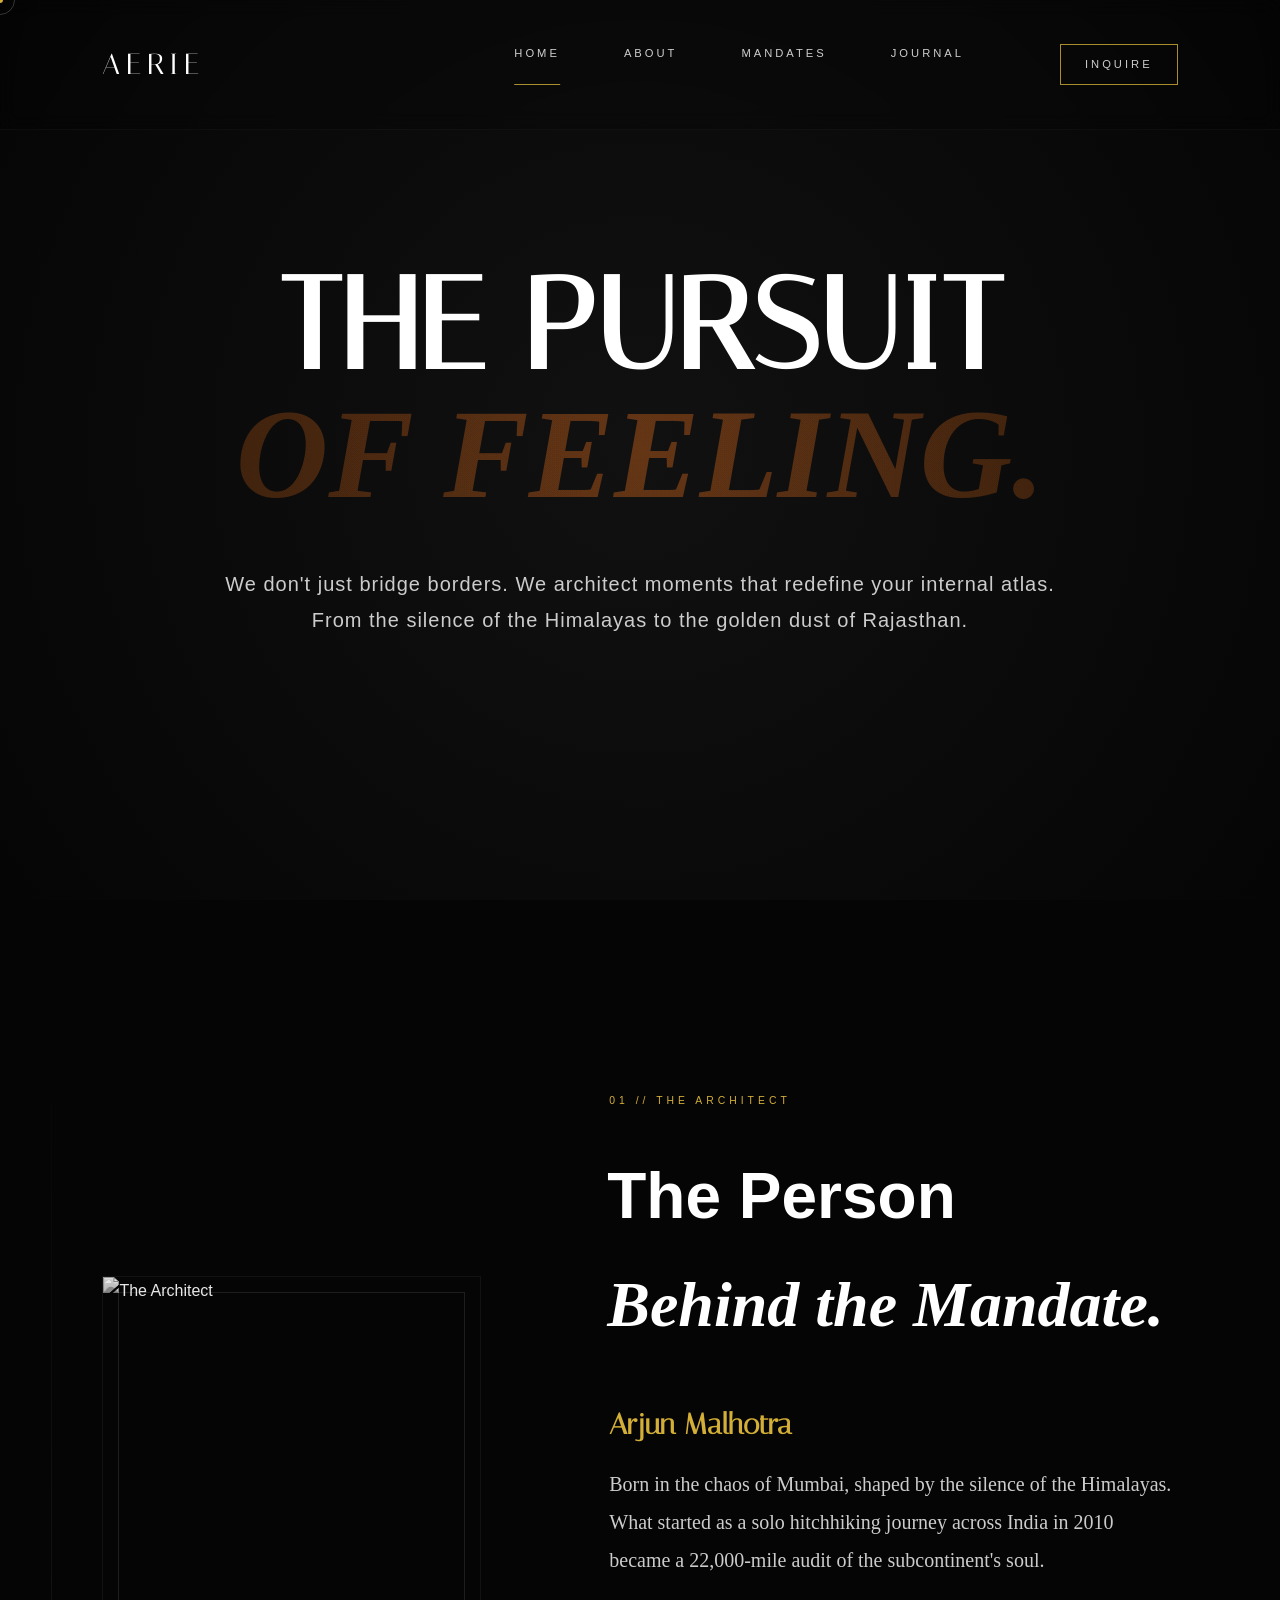
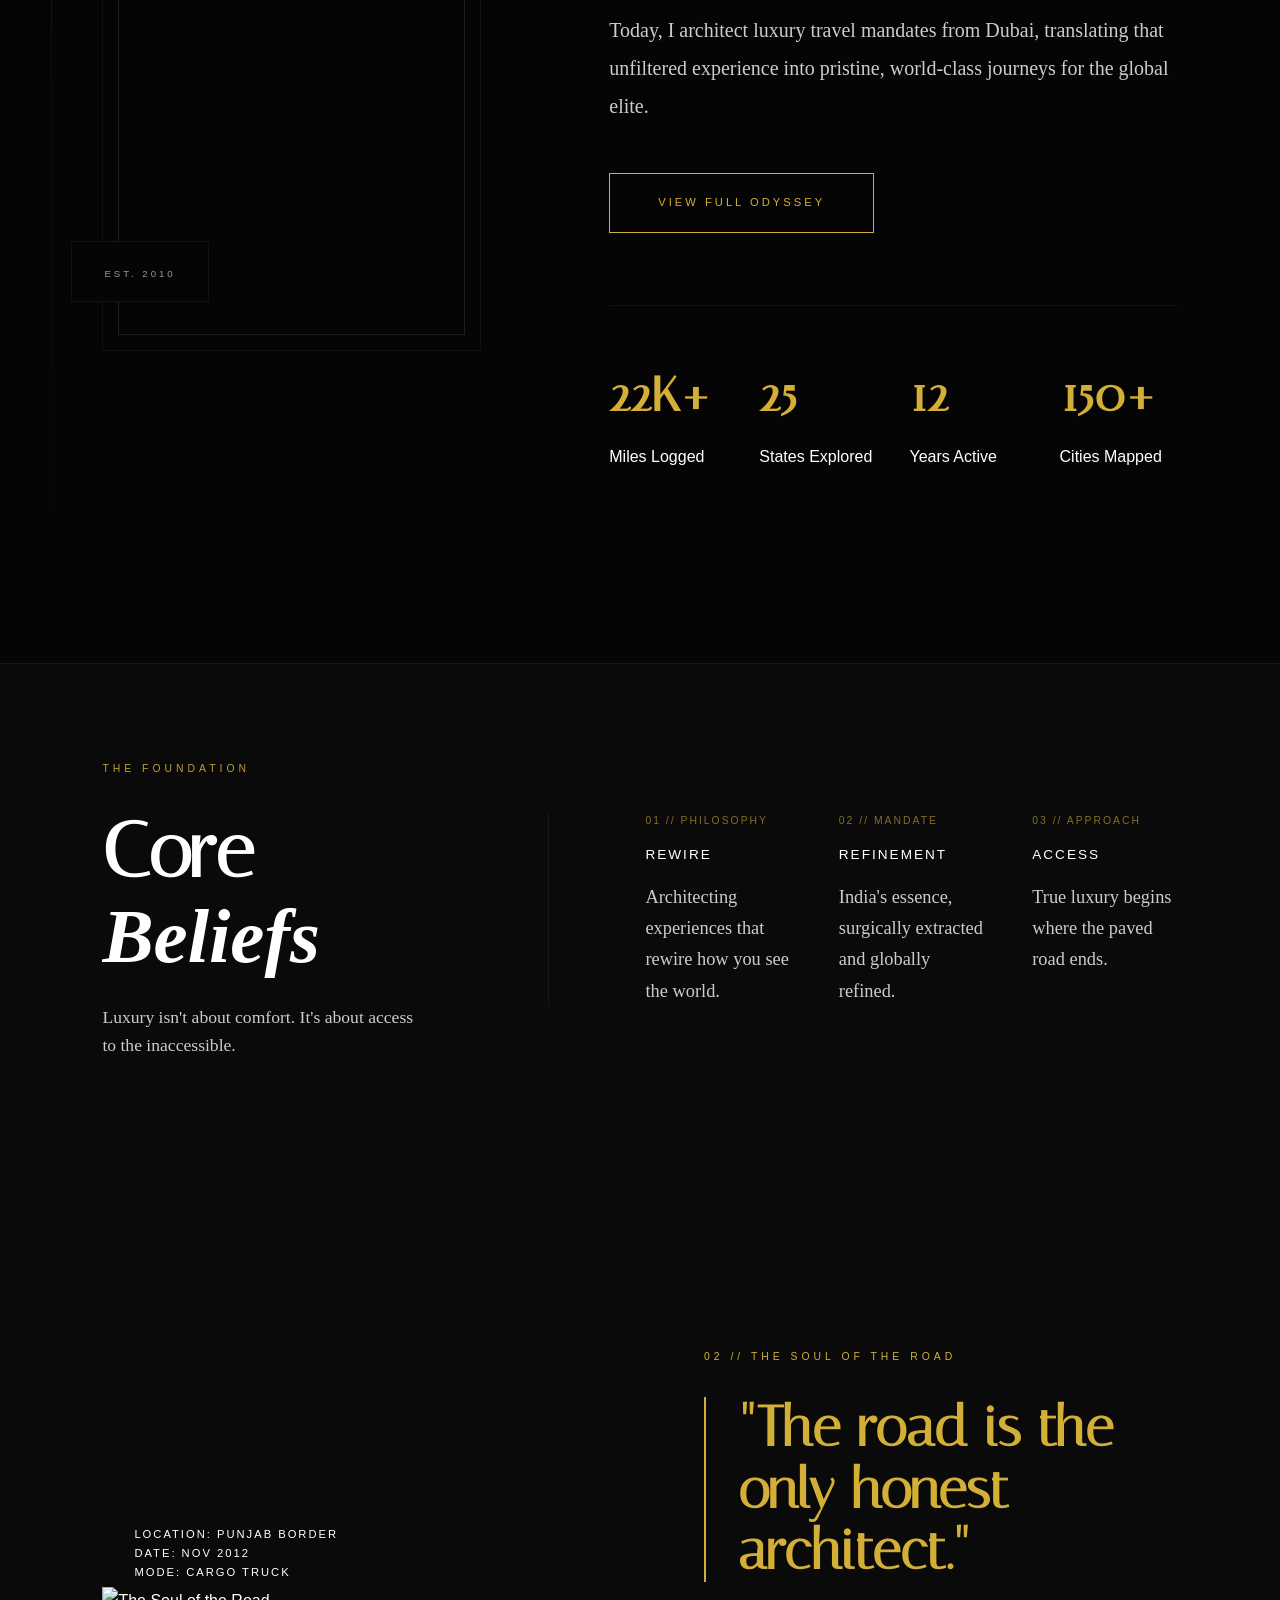
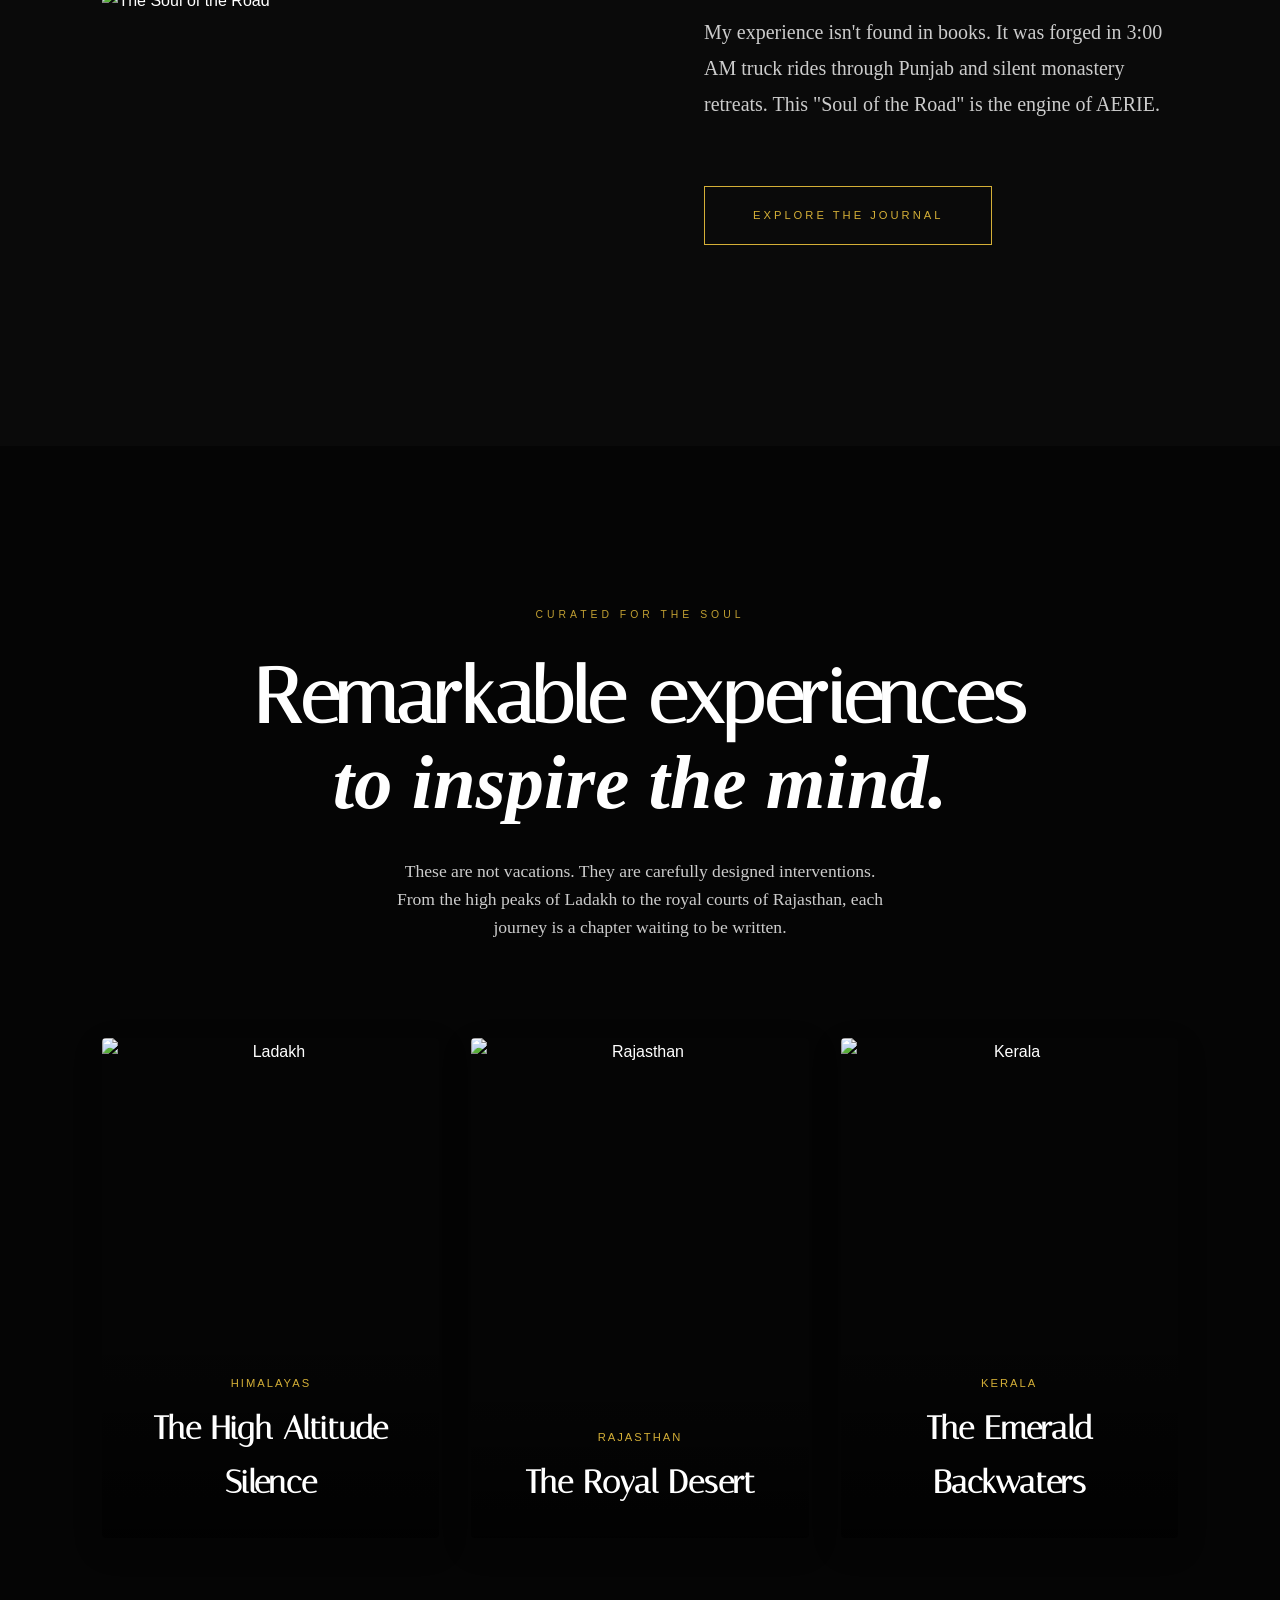
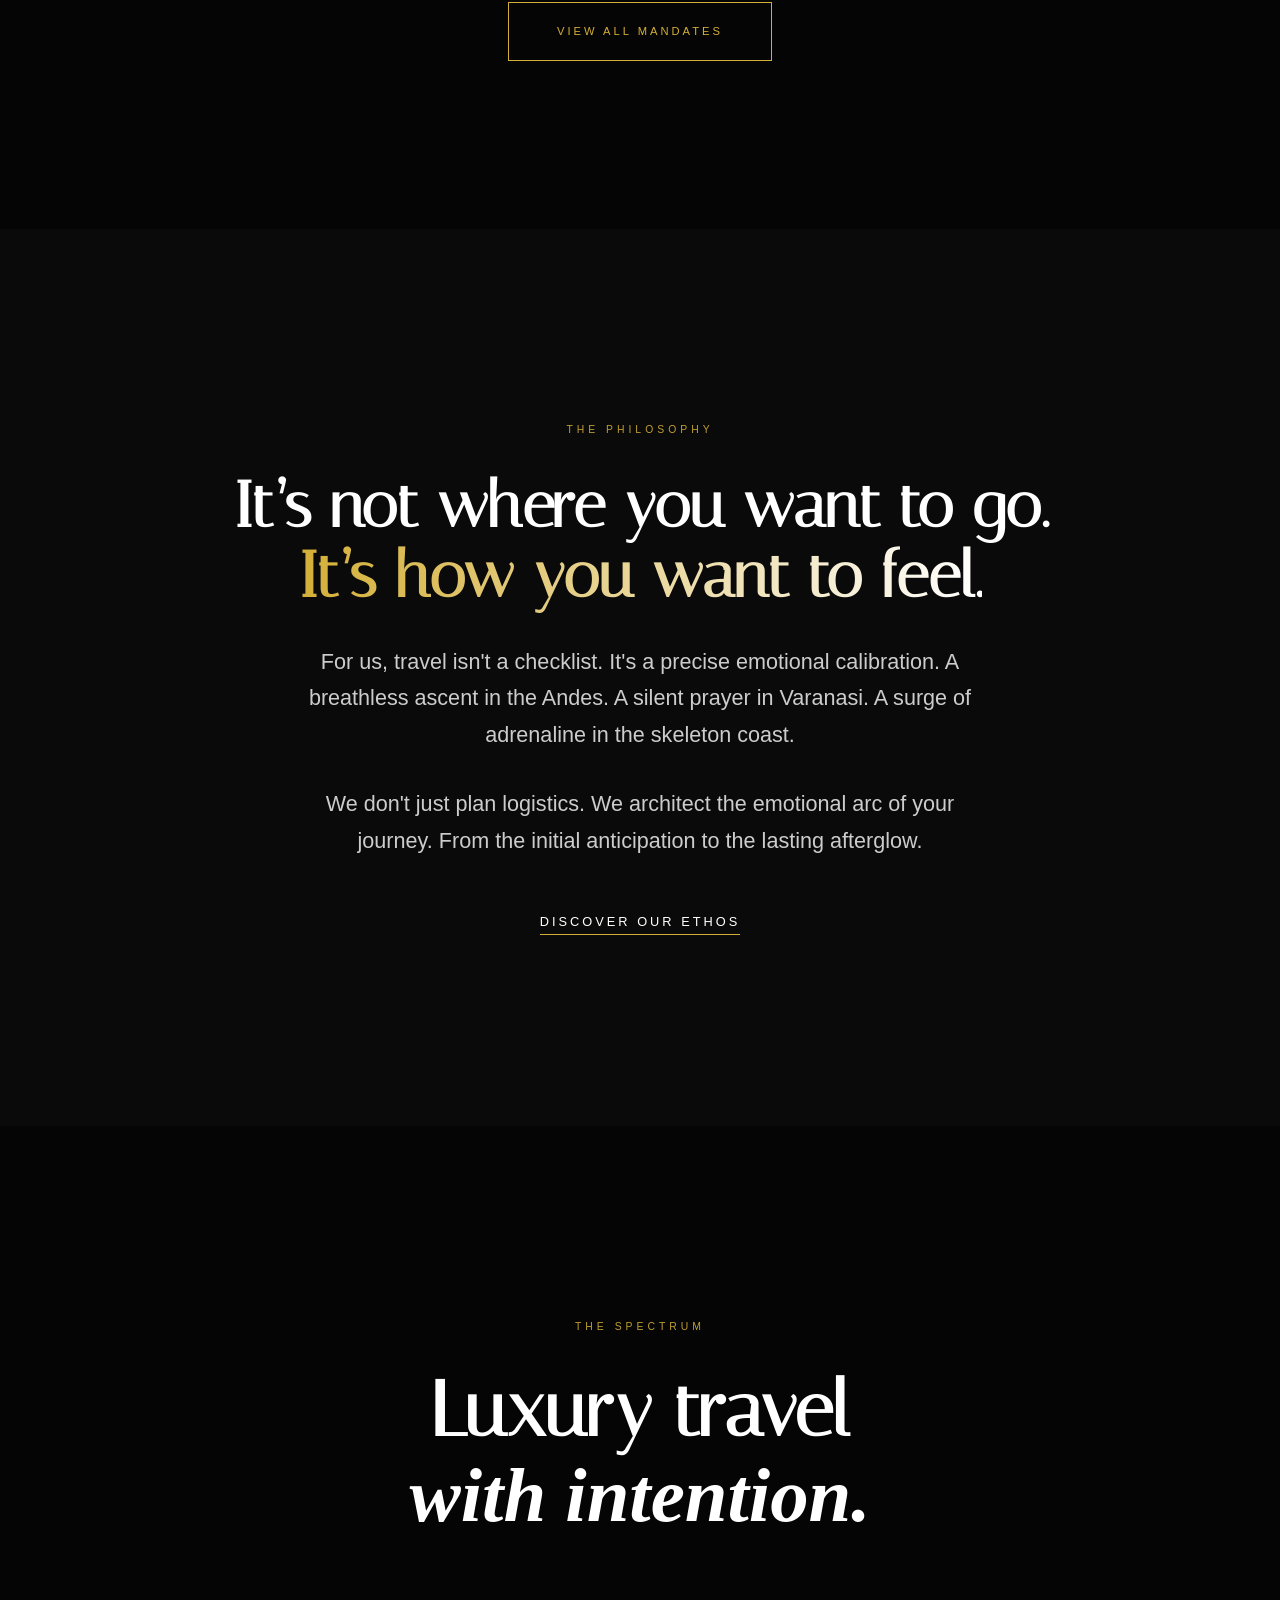
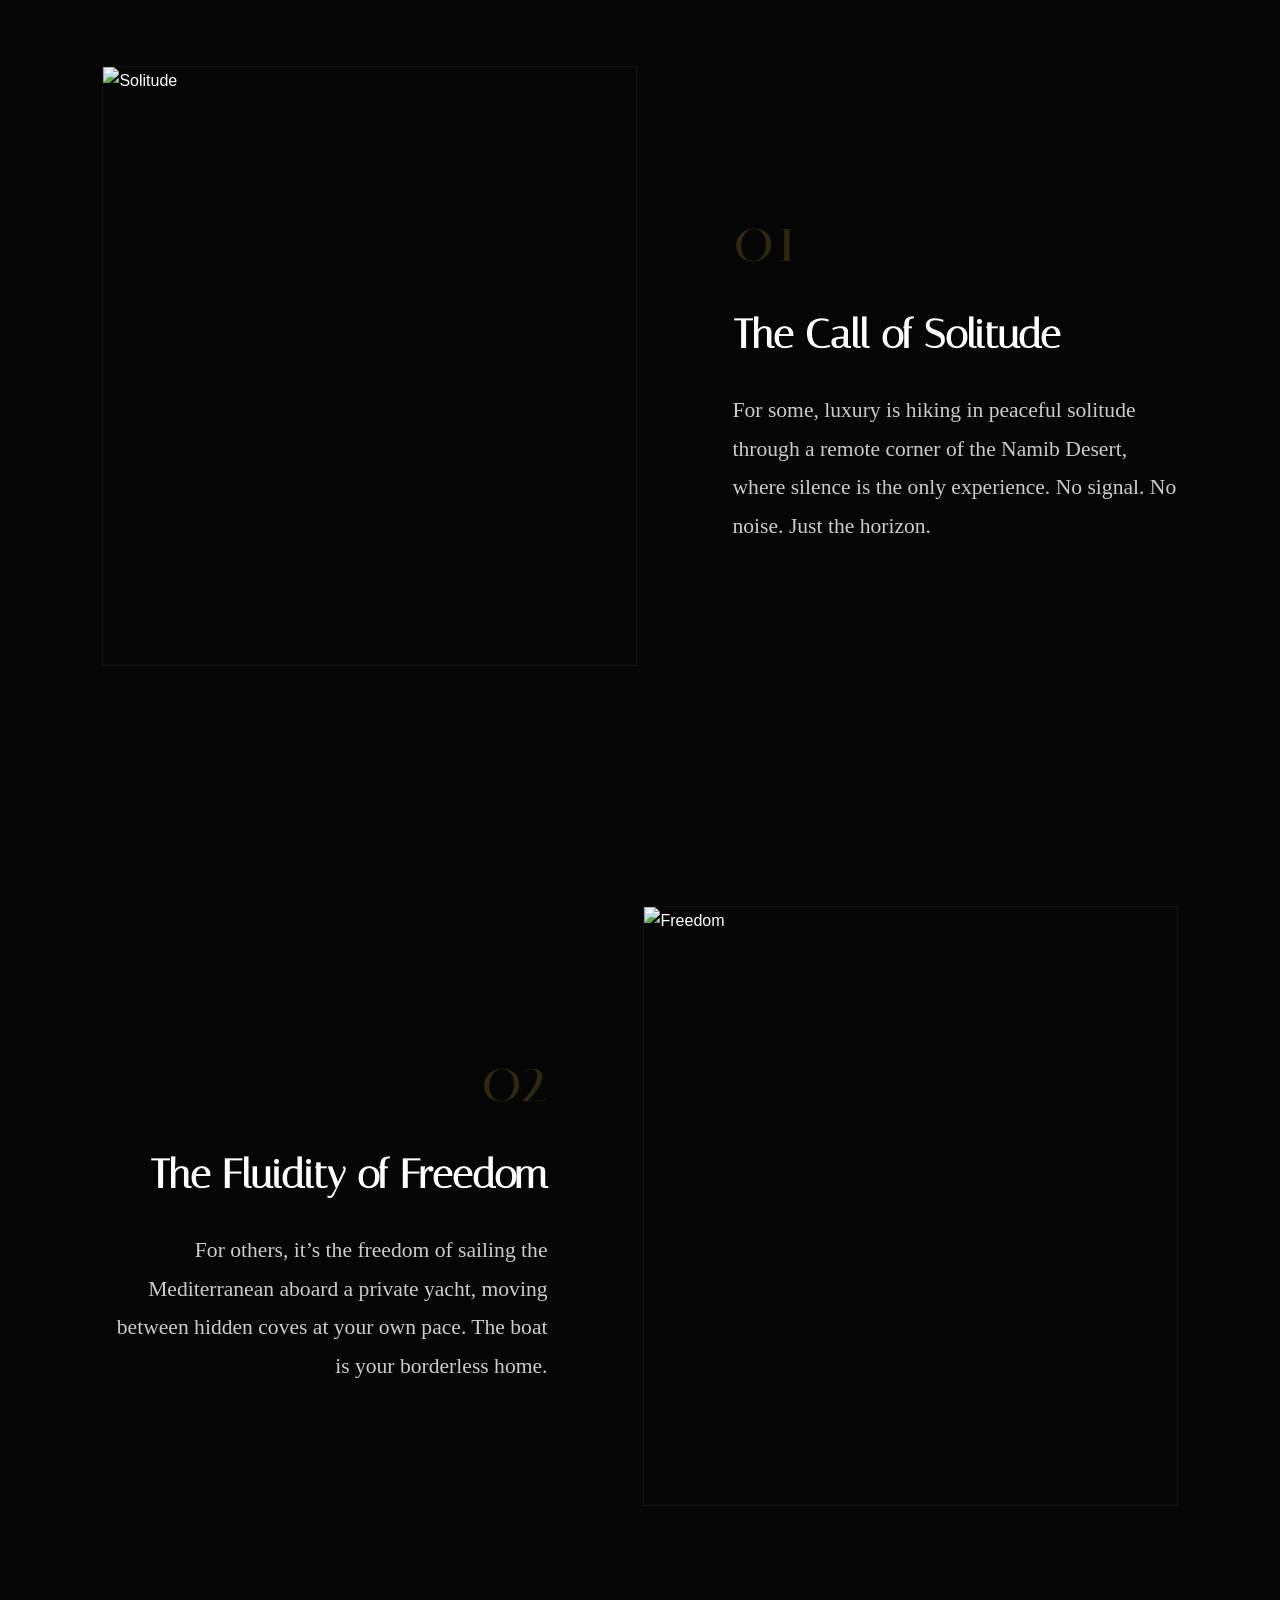
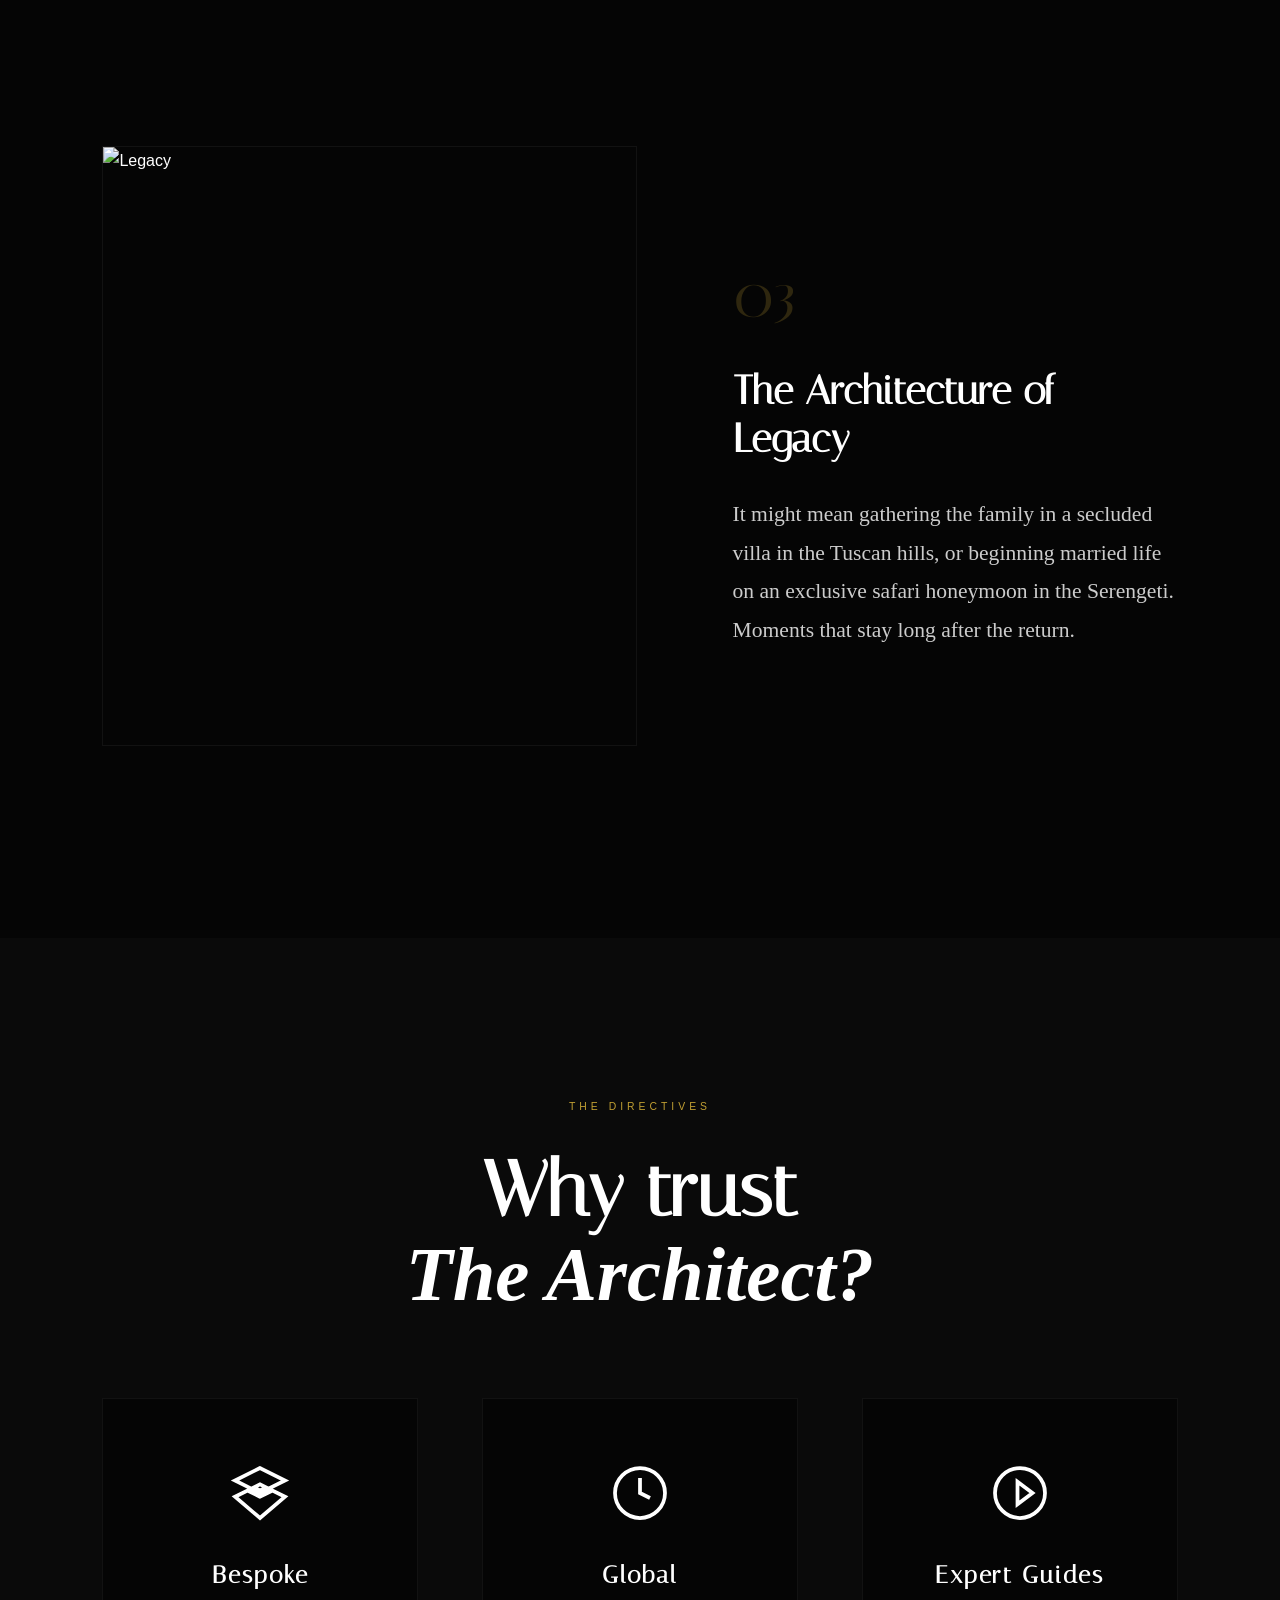
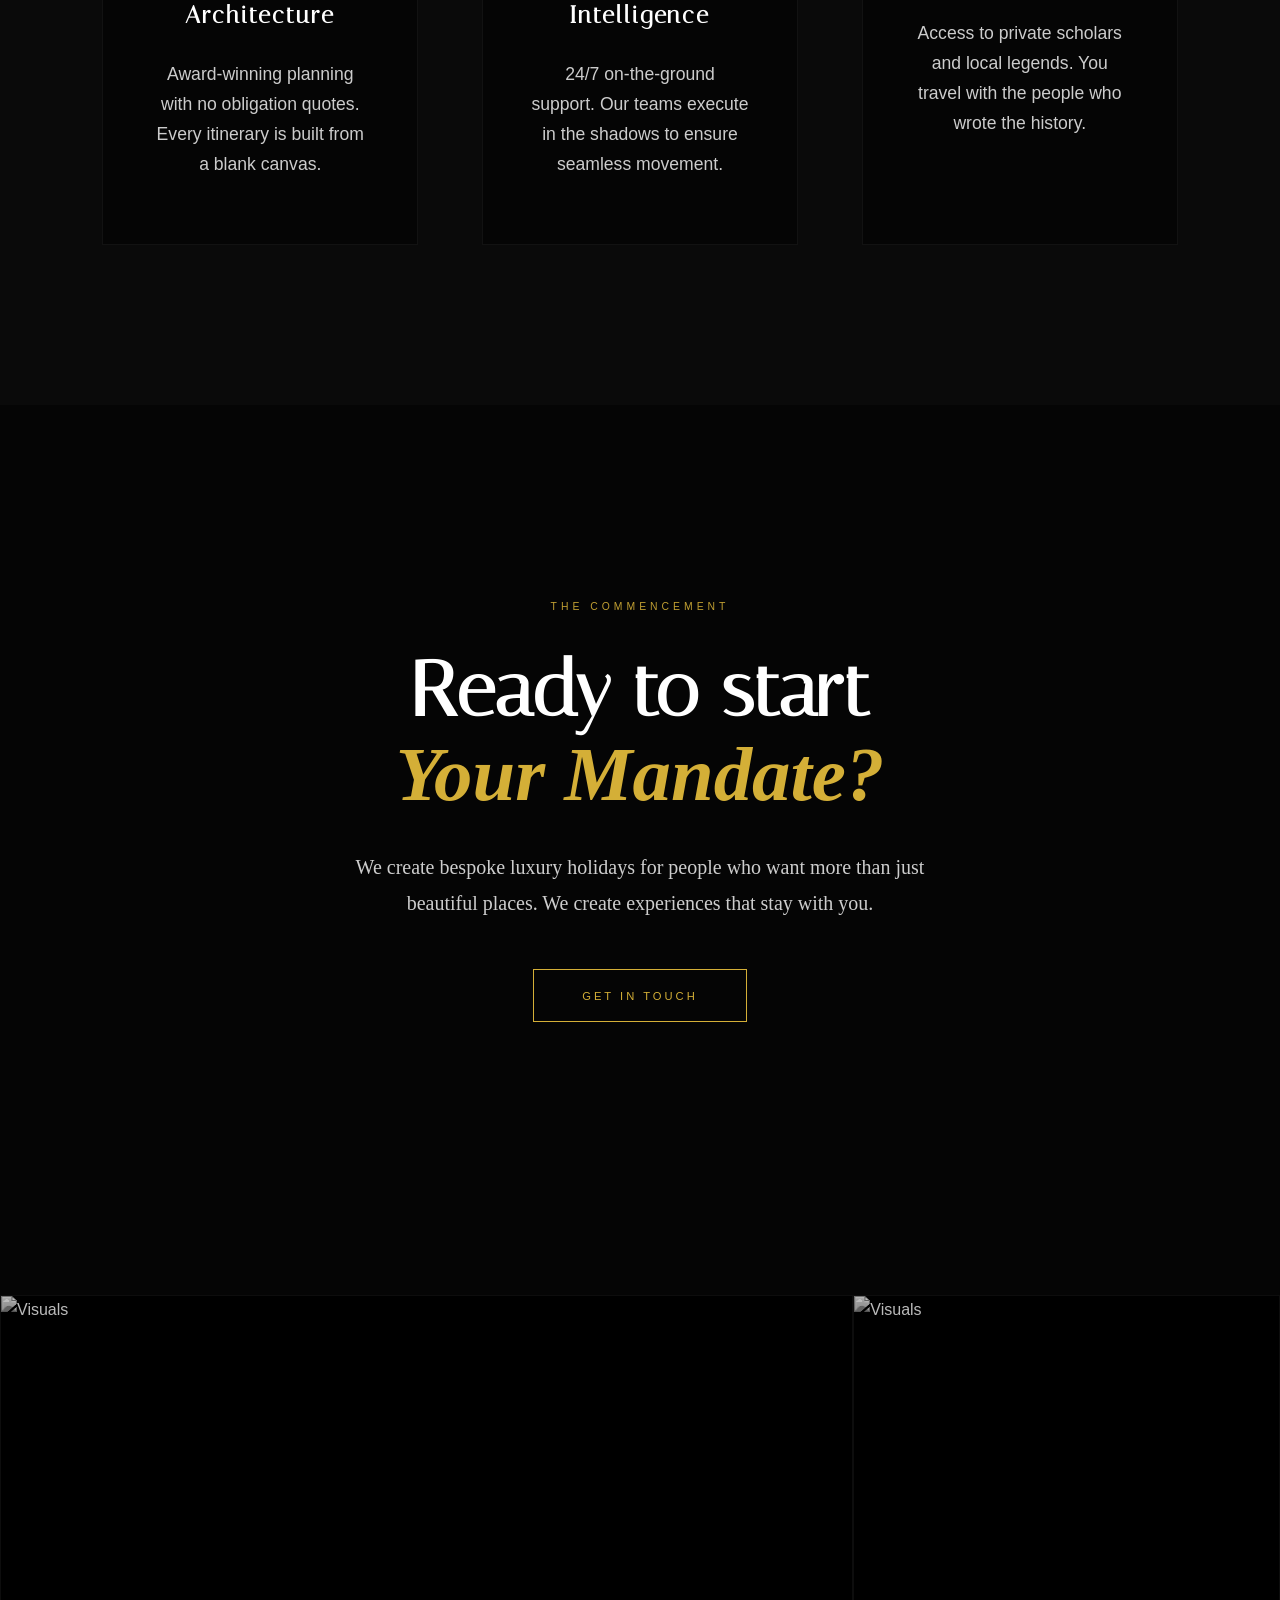
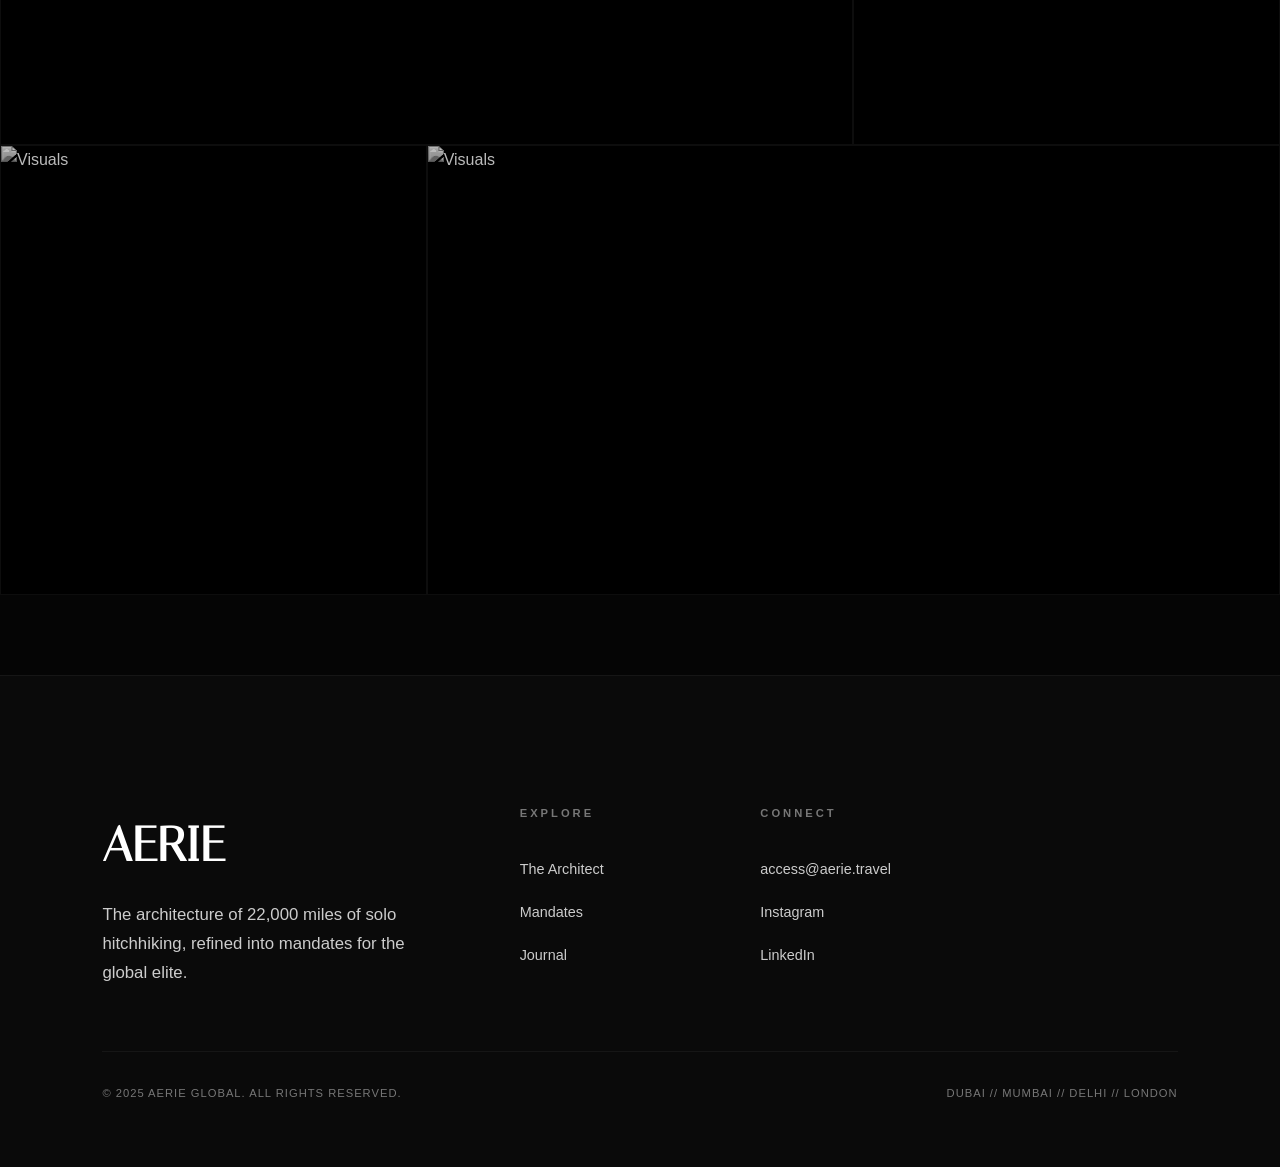
==== commit 2735fcfc: "Refine India Map: integrated high-precision SVG paths, interactive markers, and cinematic storytelli" ====
--- a/index.html
+++ b/index.html
@@ -30,7 +30,7 @@
 
     <header class="hero">
         <h1 class="reveal">THE PURSUIT <br><span class="editorial" style="color: var(--accent);">OF FEELING.</span></h1>
-        <p class="reveal" style="max-width: 800px; color: var(--text-sec);">We don't just bridge borders. We architect
+        <p class="reveal">We don't just bridge borders. We architect
             moments that redefine your internal atlas. From the silence of the Himalayas to the golden dust of
             Rajasthan.</p>
     </header>
@@ -86,29 +86,33 @@
     </section>
 
     <!-- Core Beliefs (Compact) -->
-    <section class="core-beliefs-compact">
-        <div class="compact-header reveal">
-            <span class="section-label">THE FOUNDATION</span>
-            <h2 class="section-title">Core <br><span class="editorial">Beliefs</span></h2>
-            <p class="section-text" style="max-width: 400px; margin: 1rem auto;">Luxury isn't about comfort. It's about
-                access to the inaccessible.</p>
-        </div>
-
-        <div class="beliefs-grid reveal">
-            <div class="belief-card">
-                <span class="belief-num">01</span>
-                <h3>Philosophy</h3>
-                <p>"I don't sell destinations. I architect experiences that rewire how you see the world."</p>
-            </div>
-            <div class="belief-card">
-                <span class="belief-num">02</span>
-                <h3>Mandate</h3>
-                <p>"Every journey is a surgical extraction of India's essence, refined for global sensibilities."</p>
-            </div>
-            <div class="belief-card">
-                <span class="belief-num">03</span>
-                <h3>Approach</h3>
-                <p>"To understand luxury, you must first understand the dust of the road."</p>
+    <!-- Core Beliefs (Sleek Sub-section) -->
+    <section class="core-beliefs-compact reveal">
+        <div class="beliefs-container">
+            <div class="compact-header">
+                <span class="section-label">THE FOUNDATION</span>
+                <h2 class="section-title">Core <br><span class="editorial">Beliefs</span></h2>
+                <p class="section-text"
+                    style="max-width: 320px; margin-top: 1.5rem; color: var(--text-sec); font-size: 1.1rem; line-height: 1.6;">
+                    Luxury isn't about comfort. It's about access to the inaccessible.</p>
+            </div>
+
+            <div class="beliefs-grid">
+                <div class="belief-card">
+                    <span class="belief-num">01 // PHILOSOPHY</span>
+                    <h3>Rewire</h3>
+                    <p>Architecting experiences that rewire how you see the world.</p>
+                </div>
+                <div class="belief-card">
+                    <span class="belief-num">02 // MANDATE</span>
+                    <h3>Refinement</h3>
+                    <p>India's essence, surgically extracted and globally refined.</p>
+                </div>
+                <div class="belief-card">
+                    <span class="belief-num">03 // APPROACH</span>
+                    <h3>Access</h3>
+                    <p>True luxury begins where the paved road ends.</p>
+                </div>
             </div>
         </div>
     </section>
@@ -349,7 +353,7 @@
         <div class="footer-grid reveal">
             <div class="footer-brand">
                 <h2>AERIE</h2>
-                <p style="color: var(--text-sec); max-width: 300px; font-size: 0.9rem; line-height: 1.6;">The
+                <p style="color: var(--text-sec); max-width: 320px; font-size: 1.05rem; line-height: 1.7;">The
                     architecture of 22,000 miles of solo hitchhiking, refined into mandates for the global elite.
                 </p>
             </div>
--- a/style.css
+++ b/style.css
@@ -1,1903 +1,2891 @@
-﻿/* ==========================================================================
-   AERIE GLOBAL | PREMIUM DESIGN SYSTEM | V2.3 (CINEMATIC NAV)
-   ========================================================================== */
-
-:root {
-    /* --- COLOR PALETTE --- */
-    --bg-prime: #050505;
-    --bg-sec: #0a0a0a;
-    --bg-tertiary: #0f0f0f;
-
-    --accent: #d4af37;
-    --accent-dim: rgba(212, 175, 55, 0.15);
-    --accent-glow: rgba(212, 175, 55, 0.4);
-
-    --text-prime: #ffffff;
-    --text-sec: #999999;
-    --text-dim: #444444;
-
-    --border-light: rgba(255, 255, 255, 0.05);
-    --border-accent: rgba(212, 175, 55, 0.3);
-
-    /* --- TYPOGRAPHY --- */
-    --font-heading: 'Italiana', serif;
-    --font-editorial: 'Lora', serif;
-    --font-main: 'Montserrat', sans-serif;
-
-    /* --- SPACING & ANIMATION --- */
-    --spacing-page: 8%;
-    --ease-vincent: cubic-bezier(0.76, 0, 0.24, 1);
-    --ease-smooth: cubic-bezier(0.25, 0.46, 0.45, 0.94);
-}
-
-@import url('https://fonts.googleapis.com/css2?family=Italiana&family=Lora:ital,wght@0,400;1,400&family=Montserrat:wght@200;300;400;500&display=swap');
-
-/* ==========================================================================
-   RESET & UTILITIES
-   ========================================================================== */
-* {
-    margin: 0;
-    padding: 0;
-    box-sizing: border-box;
-}
-
-body {
-    background-color: var(--bg-prime);
-    color: var(--text-prime);
-    font-family: var(--font-main);
-    line-height: 1.6;
-    overflow-x: hidden;
-    -webkit-font-smoothing: antialiased;
-}
-
-a {
-    text-decoration: none;
-    color: inherit;
-    transition: color 0.3s ease;
-}
-
-ul {
-    list-style: none;
-}
-
-img {
-    display: block;
-    max-width: 100%;
-    transition: opacity 0.3s ease;
-}
-
-/* Custom Scrollbar */
-::-webkit-scrollbar {
-    width: 6px;
-}
-
-::-webkit-scrollbar-track {
-    background: var(--bg-prime);
-}
-
-::-webkit-scrollbar-thumb {
-    background: #333;
-    border-radius: 3px;
-}
-
-::-webkit-scrollbar-thumb:hover {
-    background: var(--accent);
-}
-
-/* Typography Utilities */
-.section-label {
-    font-family: var(--font-main);
-    font-size: 0.65rem;
-    letter-spacing: 4px;
-    color: var(--accent);
-    text-transform: uppercase;
-    display: block;
-    margin-bottom: 2rem;
-    opacity: 0.9;
-}
-
-.section-title {
-    font-family: var(--font-heading);
-    font-size: clamp(3rem, 6vw, 5rem);
-    line-height: 1.1;
-    margin-bottom: 1.5rem;
-    color: var(--text-prime);
-}
-
-.section-text {
-    font-family: var(--font-editorial);
-    font-size: 1.1rem;
-    color: var(--text-sec);
-    line-height: 1.8;
-}
-
-.editorial {
-    font-family: var(--font-editorial);
-    font-style: italic;
-}
-
-.editorial-gold {
-    font-family: var(--font-editorial);
-    font-style: italic;
-    color: var(--accent);
-}
-
-/* Buttons */
-.btn-gold {
-    display: inline-block;
-    padding: 1.2rem 3rem;
-    border: 1px solid var(--accent);
-    color: var(--accent);
-    text-transform: uppercase;
-    font-size: 0.7rem;
-    letter-spacing: 3px;
-    position: relative;
-    overflow: hidden;
-    transition: all 0.4s var(--ease-vincent);
-    background: transparent;
-}
-
-.btn-gold::before {
-    content: '';
-    position: absolute;
-    top: 0;
-    left: 0;
-    width: 0%;
-    height: 100%;
-    background: var(--accent);
-    transition: width 0.4s var(--ease-vincent);
-    z-index: -1;
-}
-
-.btn-gold:hover {
-    color: #000;
-}
-
-.btn-gold:hover::before {
-    width: 100%;
-}
-
-/* Reveal Animation */
-.reveal {
-    opacity: 0;
-    transform: translateY(30px);
-    transition: all 1.2s var(--ease-vincent);
-}
-
-.reveal.active {
-    opacity: 1;
-    transform: translateY(0);
-}
-
-/* ==========================================================================
-   INTERACTIVE CURSOR
-   ========================================================================== */
-@media (hover: hover) and (pointer: fine) {
-    body {
-        cursor: none;
-    }
-
-    #cursor {
-        position: fixed;
-        width: 6px;
-        height: 6px;
-        background: var(--accent);
-        border-radius: 50%;
-        pointer-events: none;
-        z-index: 10001;
-        transform: translate(-50%, -50%);
-        transition: transform 0.1s;
-    }
-
-    #cursor-follower {
-        position: fixed;
-        width: 30px;
-        height: 30px;
-        border: 1px solid rgba(255, 255, 255, 0.2);
-        border-radius: 50%;
-        pointer-events: none;
-        z-index: 10000;
-        transform: translate(-50%, -50%);
-        transition: width 0.4s, height 0.4s, background 0.4s, border-color 0.4s;
-    }
-
-    .cursor-active {
-        width: 60px !important;
-        height: 60px !important;
-        background: rgba(212, 175, 55, 0.05);
-        border-color: var(--accent) !important;
-        backdrop-filter: blur(2px);
-    }
-}
-
-/* ==========================================================================
-   CINEMATIC NAVIGATION
-   ========================================================================== */
-nav {
-    position: fixed;
-    top: 0;
-    width: 100%;
-    padding: 3rem var(--spacing-page);
-    display: flex;
-    justify-content: space-between;
-    align-items: center;
-    z-index: 1000;
-    transition: all 0.5s var(--ease-vincent);
-    mix-blend-mode: difference;
-    /* Ensures visibility on light/dark backgrounds */
-    color: #fff;
-}
-
-nav.scrolled {
-    padding: 1.5rem var(--spacing-page);
-    background: rgba(5, 5, 5, 0.85);
-    backdrop-filter: blur(20px);
-    border-bottom: 1px solid rgba(255, 255, 255, 0.05);
-    mix-blend-mode: normal;
-}
-
-.logo {
-    font-family: var(--font-heading);
-    font-size: 1.8rem;
-    letter-spacing: 6px;
-    font-weight: 400;
-    cursor: pointer;
-    position: relative;
-}
-
-.nav-links {
-    display: flex;
-    gap: 4rem;
-}
-
-.nav-links a {
-    font-family: var(--font-main);
-    font-size: 0.7rem;
-    letter-spacing: 3px;
-    text-transform: uppercase;
-    opacity: 0.8;
-    position: relative;
-    padding-bottom: 5px;
-    transition: opacity 0.3s;
-}
-
-.nav-links a::after {
-    content: '';
-    position: absolute;
-    bottom: 0;
-    left: 50%;
-    width: 0%;
-    height: 1px;
-    background: var(--accent);
-    transition: all 0.4s var(--ease-vincent);
-    transform: translateX(-50%);
-}
-
-.nav-links a:hover {
-    opacity: 1;
-    color: var(--accent);
-}
-
-.nav-links a:hover::after,
-.nav-links a.active::after {
-    width: 100%;
-}
-
-/* ==========================================================================
-   HERO SECTIONS
-   ========================================================================== */
-/* Home Page Hero */
-.hero {
-    height: 100vh;
-    display: flex;
-    flex-direction: column;
-    justify-content: center;
-    align-items: center;
-    text-align: center;
-    padding: 0 var(--spacing-page);
-    background: radial-gradient(circle at center, #111 0%, var(--bg-prime) 100%);
-    position: relative;
-    overflow: hidden;
-}
-
-.hero::before {
-    content: '';
-    position: absolute;
-    inset: 0;
-    background: url('https://www.transparenttextures.com/patterns/noise.png');
-    /* Subtle grain */
-    opacity: 0.05;
-    pointer-events: none;
-}
-
-.hero h1 {
-    font-family: var(--font-heading);
-    font-size: clamp(3rem, 10vw, 8.5rem);
-    line-height: 0.95;
-    margin-bottom: 2rem;
-    mix-blend-mode: color-dodge;
-}
-
-/* About Page Hero (Cinematic) */
-.about-hero-cinematic {
-    height: 100vh;
-    display: flex;
-    flex-direction: column;
-    justify-content: center;
-    align-items: center;
-    text-align: center;
-    position: relative;
-    padding: 0 var(--spacing-page);
-    background: var(--bg-prime);
-    overflow: hidden;
-}
-
-.video-background {
-    position: absolute;
-    inset: 0;
-    z-index: 1;
-    opacity: 0.35;
-    filter: grayscale(1) contrast(1.2);
-}
-
-.video-background video {
-    width: 100%;
-    height: 100%;
-    object-fit: cover;
-}
-
-.hero-overlay {
-    position: absolute;
-    inset: 0;
-    background: radial-gradient(circle, transparent 20%, var(--bg-prime) 100%);
-    z-index: 2;
-}
-
-.hero-content {
-    position: relative;
-    z-index: 3;
-}
-
-.scroll-indicator {
-    position: absolute;
-    bottom: 3rem;
-    left: 50%;
-    transform: translateX(-50%);
-    z-index: 3;
-    text-align: center;
-    opacity: 0.7;
-}
-
-.scroll-line {
-    width: 1px;
-    height: 60px;
-    background: linear-gradient(to bottom, var(--accent), transparent);
-    margin: 1rem auto 0;
-    animation: scrollPulse 2s infinite;
-}
-
-@keyframes scrollPulse {
-    0% {
-        transform: scaleY(0);
-        transform-origin: top;
-    }
-
-    50% {
-        transform: scaleY(1);
-        transform-origin: top;
-    }
-
-    51% {
-        transform: scaleY(1);
-        transform-origin: bottom;
-    }
-
-    100% {
-        transform: scaleY(0);
-        transform-origin: bottom;
-    }
-}
-
-/* ==========================================================================
-   SECTIONS: ARCHITECT & TRACE (Home)
-   ========================================================================== */
-.architect-dossier {
-    padding: 12rem var(--spacing-page) 8rem;
-    display: grid;
-    grid-template-columns: 1fr 1.5fr;
-    gap: 8rem;
-    align-items: center;
-    position: relative;
-    z-index: 5;
-    background: var(--bg-prime);
-}
-
-/* Vertical Guide Line */
-.architect-dossier::before {
-    content: '';
-    position: absolute;
-    left: calc(var(--spacing-page) / 2);
-    top: 10%;
-    bottom: 10%;
-    width: 1px;
-    background: linear-gradient(to bottom, transparent, var(--border-light), transparent);
-}
-
-.architect-portrait {
-    position: relative;
-    height: 75vh;
-    border: 1px solid var(--border-light);
-    transition: all 0.6s var(--ease-vincent);
-}
-
-/* Double border effect */
-.architect-portrait::after {
-    content: '';
-    position: absolute;
-    top: 15px;
-    left: 15px;
-    right: 15px;
-    bottom: 15px;
-    border: 1px solid rgba(255, 255, 255, 0.1);
-    pointer-events: none;
-    transition: 0.6s;
-    z-index: 2;
-}
-
-.architect-portrait img {
-    width: 100%;
-    height: 100%;
-    object-fit: cover;
-    filter: grayscale(1) brightness(0.9);
-    transition: 0.8s var(--ease-vincent);
-}
-
-.architect-portrait:hover {
-    border-color: var(--accent);
-    transform: translateY(-10px);
-}
-
-.architect-portrait:hover::after {
-    border-color: rgba(212, 175, 55, 0.4);
-    top: 25px;
-    left: 25px;
-    right: 25px;
-    bottom: 25px;
-}
-
-.architect-portrait:hover img {
-    filter: grayscale(0) brightness(1.1);
-    transform: scale(1.02);
-}
-
-.portrait-overlay {
-    position: absolute;
-    bottom: 3rem;
-    left: -2rem;
-    background: var(--bg-prime);
-    padding: 1rem 2rem;
-    border: 1px solid var(--border-light);
-    z-index: 3;
-}
-
-.dossier-content h2 {
-    font-size: clamp(3rem, 5vw, 4.5rem);
-    margin-bottom: 2.5rem;
-    margin-left: -2px;
-}
-
-.architect-bio p {
-    font-family: var(--font-editorial);
-    font-size: 1.1rem;
-    color: var(--text-sec);
-    line-height: 1.9;
-    margin-bottom: 2rem;
-    max-width: 600px;
-}
-
-/* Trace Section */
-.trace-section {
-    padding: 12rem var(--spacing-page);
-    background: var(--bg-sec);
-    position: relative;
-    overflow: hidden;
-}
-
-.trace-manifesto {
-    display: grid;
-    grid-template-columns: 1fr 1fr;
-    gap: 8rem;
-    align-items: center;
-}
-
-.trace-quote {
-    font-family: var(--font-heading);
-    font-size: 3.5rem;
-    line-height: 1.1;
-    color: var(--accent);
-    margin-bottom: 2rem;
-    border-left: 2px solid var(--accent);
-    padding-left: 2rem;
-}
-
-/* ==========================================================================
-   STATS SYSTEMS (Unified)
-   ========================================================================== */
-.stats-grid {
-    display: grid;
-    grid-template-columns: repeat(4, 1fr);
-    gap: 2rem;
-    margin: 4rem 0;
-    border-top: 1px solid var(--border-light);
-    padding-top: 3rem;
-}
-
-.stat-item {
-    text-align: left;
-}
-
-.stat-item .stat-number {
-    font-family: var(--font-heading);
-    font-size: 3rem;
-    color: var(--accent);
-    margin-bottom: 0.5rem;
-}
-
-/* About Stats (Premium Boxed) */
-.journey-stats-premium {
-    padding: 8rem var(--spacing-page);
-    background: var(--bg-prime);
-    border-bottom: 1px solid var(--border-light);
-}
-
-.stats-container {
-    display: grid;
-    grid-template-columns: repeat(auto-fit, minmax(250px, 1fr));
-    gap: 3rem;
-    max-width: 1400px;
-    margin: 0 auto;
-}
-
-.stat-premium {
-    padding: 4rem 2rem;
-    border: 1px solid var(--border-light);
-    background: rgba(255, 255, 255, 0.01);
-    display: flex;
-    flex-direction: column;
-    align-items: center;
-    justify-content: center;
-    transition: 0.4s var(--ease-vincent);
-    position: relative;
-    overflow: hidden;
-}
-
-.stat-premium::after {
-    content: '';
-    position: absolute;
-    top: 0;
-    left: 0;
-    width: 100%;
-    height: 2px;
-    background: var(--accent);
-    transform: scaleX(0);
-    transition: 0.4s;
-}
-
-.stat-premium:hover {
-    transform: translateY(-10px);
-    border-color: var(--accent);
-    background: rgba(212, 175, 55, 0.05);
-}
-
-.stat-premium:hover::after {
-    transform: scaleX(1);
-}
-
-.stat-label-editorial {
-    font-size: 0.65rem;
-    letter-spacing: 3px;
-    color: var(--accent);
-    text-transform: uppercase;
-    margin-bottom: 1.5rem;
-    opacity: 0.8;
-}
-
-.stat-number-animated {
-    font-family: var(--font-heading);
-    font-size: clamp(2.5rem, 4vw, 5rem);
-    color: var(--text-prime);
-    margin: 0.5rem 0;
-    text-align: center;
-    width: 100%;
-    word-break: normal;
-}
-
-/* ==========================================================================
-   HORIZONTAL SCROLL SECTION (Philosophy)
-   ========================================================================== */
-.philosophy-scroll-section {
-    height: 300vh;
-    /* Scroll distance to pin */
-    position: relative;
-    background: var(--bg-sec);
-}
-
-.pin-wrap-holder {
-    height: 100vh;
-    position: sticky;
-    top: 0;
-    width: 100%;
-    overflow: hidden;
-}
-
-.pin-wrap {
-    height: 100vh;
-    display: flex;
-    justify-content: flex-start;
-    align-items: center;
-    padding: 0 10vw;
-}
-
-.horizontal-scroll-track {
-    display: flex;
-    gap: 10vw;
-    width: max-content;
-}
-
-.philosophy-card-h {
-    min-width: 60vw;
-    background: var(--bg-prime);
-    border: 1px solid var(--border-light);
-    padding: 4rem;
-    display: flex;
-    flex-direction: column;
-    justify-content: center;
-    border-left: 2px solid var(--accent);
-    transition: 0.4s;
-}
-
-@media (min-width: 1024px) {
-    .philosophy-card-h {
-        min-width: 35vw;
-    }
-}
-
-.philosophy-card-h:hover {
-    background: #0f0f0f;
-    border-color: var(--accent);
-    transform: scale(1.02);
-}
-
-.philosophy-card-h .card-label {
-    font-size: 0.8rem;
-    margin-bottom: 2rem;
-    color: var(--accent);
-    text-transform: uppercase;
-    letter-spacing: 4px;
-}
-
-.philosophy-card-h .card-quote {
-    font-family: var(--font-heading);
-    font-size: 2.5rem;
-    color: var(--text-prime);
-    line-height: 1.2;
-}
-
-/* ==========================================================================
-   MANDATE GALLERY (Mosaic)
-   ========================================================================== */
-.gallery-grid {
-    display: grid;
-    grid-template-columns: 1fr;
-    gap: 1rem;
-    padding: 0;
-    margin: 5rem 0;
-    background: var(--bg-prime);
-}
-
-@media (min-width: 1024px) {
-    .gallery-grid {
-        grid-template-columns: repeat(3, 1fr);
-        height: 100vh;
-        gap: 0;
-    }
-
-    .gallery-item:nth-child(1) {
-        grid-column: span 2;
-    }
-
-    .gallery-item:nth-child(4) {
-        grid-column: span 2;
-    }
-}
-
-.gallery-item {
-    position: relative;
-    overflow: hidden;
-    height: 100%;
-    min-height: 400px;
-    border: 1px solid var(--border-light);
-    background: #000;
-}
-
-.gallery-item img {
-    width: 100%;
-    height: 100%;
-    object-fit: cover;
-    filter: grayscale(1) brightness(0.7) contrast(1.2);
-    transition: all 0.8s var(--ease-vincent);
-}
-
-/* Hover Interaction: Reveal Color + Scale */
-.gallery-item:hover {
-    z-index: 2;
-    /* Bring to front */
-    border-color: var(--accent);
-}
-
-.gallery-item:hover img {
-    filter: grayscale(0) brightness(1) contrast(1);
-    transform: scale(1.05);
-}
-
-/* Overlay Effect */
-.gallery-item::after {
-    content: '';
-    position: absolute;
-    inset: 0;
-    background: linear-gradient(to top, rgba(0, 0, 0, 0.8), transparent);
-    opacity: 0.6;
-    transition: 0.5s;
-    pointer-events: none;
-}
-
-.gallery-item:hover::after {
-    opacity: 0.2;
-}
-
-/* Corner Marker */
-.gallery-item::before {
-    content: '';
-    position: absolute;
-    top: 2rem;
-    right: 2rem;
-    width: 15px;
-    height: 15px;
-    border-top: 2px solid var(--accent);
-    border-right: 2px solid var(--accent);
-    opacity: 0;
-    transition: 0.4s var(--ease-vincent);
-    transform: translate(-10px, 10px);
-    z-index: 3;
-}
-
-.gallery-item:hover::before {
-    opacity: 1;
-    transform: translate(0, 0);
-}
-
-/* ==========================================================================
-   THE MAP (About Exclusive)
-   ========================================================================== */
-.map-masterpiece {
-    padding: 12rem var(--spacing-page);
-    background: var(--bg-sec);
-    position: relative;
-}
-
-.map-intro {
-    text-align: center;
-    margin-bottom: 6rem;
-}
-
-.luxe-map-container {
-    display: grid;
-    grid-template-columns: 1.5fr 1fr;
-    gap: 8rem;
-    align-items: start;
-}
-
-.map-canvas {
-    position: relative;
-    width: 100%;
-    aspect-ratio: 4/5;
-    filter: drop-shadow(0 0 30px rgba(0, 0, 0, 0.5));
-}
-
-.map-interaction-layer {
-    width: 100%;
-    height: 100%;
-}
-
-/* SVG Styles */
-.state-path {
-    fill: rgba(255, 255, 255, 0.01);
-    stroke: rgba(212, 175, 55, 0.15);
-    stroke-width: 0.8;
-    transition: 0.4s ease;
-    cursor: pointer;
-}
-
-.state-path:hover {
-    stroke: var(--accent);
-    stroke-width: 1.5;
-    fill: rgba(212, 175, 55, 0.08);
-}
-
-.journey-route-realistic {
-    fill: none;
-    stroke: var(--accent);
-    stroke-width: 1.5;
-    stroke-dasharray: 4;
-    animation: dash 60s linear infinite;
-    filter: drop-shadow(0 0 4px var(--accent));
-}
-
-@keyframes dash {
-    to {
-        stroke-dashoffset: -1000;
-    }
-}
-
-.hotspot {
-    cursor: pointer;
-    transition: transform 0.3s;
-}
-
-.hotspot:hover {
-    transform: scale(1.3);
-}
-
-.pulse-inner {
-    fill: var(--accent);
-}
-
-.pulse-outer {
-    fill: var(--accent);
-    opacity: 0.3;
-    animation: pulse 2s infinite;
-}
-
-@keyframes pulse {
-    0% {
-        transform: scale(1);
-        opacity: 0.5;
-    }
-
-    100% {
-        transform: scale(3);
-        opacity: 0;
-    }
-}
-
-/* Story Panel & Sub Cards */
-.story-panel-luxe {
-    padding: 4rem;
-    border-left: 1px solid var(--accent);
-    background: rgba(255, 255, 255, 0.01);
-    backdrop-filter: blur(10px);
-    position: sticky;
-    top: 120px;
-}
-
-.story-content-inner h3 {
-    font-family: var(--font-heading);
-    font-size: 3rem;
-    color: var(--accent);
-    margin-bottom: 1rem;
-}
-
-.sub-card {
-    cursor: pointer;
-    position: relative;
-    border: 1px solid var(--border-light);
-    padding: 2rem;
-    transition: 0.4s;
-}
-
-.sub-card:hover,
-.sub-card.active {
-    border-color: var(--accent);
-    background: var(--bg-tertiary);
-    transform: translateX(10px);
-}
-
-/* ==========================================================================
-   FRAGMENTS, ATLAS & TRAVEL ARCHIVES
-   ========================================================================== */
-/* Travel Archives (About) - REDESIGNED PREMIUM CARDS */
-.travel-archives-luxe {
-    padding: 15rem var(--spacing-page);
-    background: var(--bg-tertiary);
-}
-
-.archives-grid {
-    display: grid;
-    grid-template-columns: repeat(3, 1fr);
-    gap: 2.5rem;
-}
-
-.archive-item {
-    background: var(--bg-sec);
-    border: 1px solid var(--border-light);
-    transition: 0.5s var(--ease-vincent);
-    position: relative;
-    overflow: hidden;
-}
-
-.archive-img {
-    height: 480px;
-    width: 100%;
-    background-size: cover;
-    background-position: center;
-    filter: grayscale(1) brightness(0.8);
-    transition: 0.8s var(--ease-vincent);
-    border-bottom: 1px solid var(--border-light);
-}
-
-.archive-info {
-    padding: 3rem 2rem;
-    position: relative;
-    z-index: 2;
-    background: var(--bg-sec);
-    transition: 0.5s;
-}
-
-.archive-info h3 {
-    font-family: var(--font-heading);
-    font-size: 2rem;
-    margin-bottom: 0.5rem;
-    color: var(--text-prime);
-}
-
-.archive-info p {
-    font-family: var(--font-editorial);
-    font-style: italic;
-    font-size: 1rem;
-    color: var(--text-sec);
-    opacity: 0.7;
-}
-
-/* Archive Hover Effects */
-.archive-item:hover {
-    transform: translateY(-15px);
-    border-color: var(--accent);
-    box-shadow: 0 30px 60px rgba(0, 0, 0, 0.6);
-}
-
-.archive-item:hover .archive-img {
-    filter: grayscale(0) brightness(1);
-    height: 500px;
-    /* Slight reveal */
-}
-
-.archive-item:hover .archive-info {
-    background: #0f0f0f;
-}
-
-/* Fragments (Horizontal Scroll) */
-.fragments-section {
-    padding: 10rem 0;
-    background: var(--bg-tertiary);
-    overflow: hidden;
-}
-
-.fragments-track {
-    display: flex;
-    gap: 2rem;
-    padding-left: var(--spacing-page);
-    overflow-x: auto;
-    scrollbar-width: none;
-}
-
-.fragment-card {
-    flex: 0 0 35vw;
-    border: 1px solid var(--border-light);
-    background: var(--bg-sec);
-    transition: 0.4s;
-}
-
-.fragment-img {
-    height: 400px;
-    overflow: hidden;
-}
-
-.fragment-img img {
-    width: 100%;
-    height: 100%;
-    object-fit: cover;
-    transition: 0.5s;
-}
-
-.fragment-card:hover {
-    border-color: rgba(212, 175, 55, 0.5);
-}
-
-.fragment-card:hover img {
-    transform: scale(1.05);
-}
-
-.fragment-info {
-    padding: 2rem;
-}
-
-/* Atlas (Grid) */
-.atlas-section {
-    padding: 10rem var(--spacing-page);
-    background: var(--bg-prime);
-}
-
-.atlas-grid {
-    display: grid;
-    grid-template-columns: repeat(3, 1fr);
-    gap: 2rem;
-}
-
-.atlas-card {
-    padding: 3rem;
-    background: var(--bg-sec);
-    border: 1px solid var(--border-light);
-    min-height: 400px;
-    display: flex;
-    flex-direction: column;
-    justify-content: space-between;
-    transition: 0.4s;
-    position: relative;
-}
-
-.atlas-card:hover {
-    transform: translateY(-10px);
-    border-color: var(--accent);
-}
-
-.atlas-card::before {
-    content: '';
-    position: absolute;
-    top: 0;
-    left: 0;
-    width: 3px;
-    height: 0%;
-    background: var(--accent);
-    transition: height 0.4s;
-}
-
-.atlas-card:hover::before {
-    height: 100%;
-}
-
-/* Timeline (Vertical Alternate) */
-.photo-timeline {
-    padding: 10rem var(--spacing-page);
-    background: var(--bg-sec);
-}
-
-.timeline-grid {
-    display: grid;
-    grid-template-columns: 1fr 1fr;
-    gap: 4rem;
-}
-
-.timeline-card {
-    background: #000;
-    border: 1px solid var(--border-light);
-    transition: 0.5s;
-    overflow: hidden;
-}
-
-.timeline-card:nth-child(even) {
-    margin-top: 6rem;
-}
-
-.timeline-card:hover {
-    transform: translateY(-10px);
-    border-color: var(--accent);
-}
-
-.card-image {
-    height: 350px;
-    background-size: cover;
-    background-position: center;
-    filter: grayscale(1);
-    transition: 0.5s;
-}
-
-.timeline-card:hover .card-image {
-    filter: grayscale(0);
-    transform: scale(1.05);
-}
-
-.card-content {
-    padding: 2.5rem;
-}
-
-/* ==========================================================================
-   FOOTER (Unified)
-   ========================================================================== */
-footer {
-    padding: 8rem var(--spacing-page) 4rem;
-    background: var(--bg-sec);
-    border-top: 1px solid var(--border-light);
-}
-
-.footer-grid {
-    display: grid;
-    grid-template-columns: 2fr 1fr 1fr 1fr;
-    gap: 4rem;
-    margin-bottom: 4rem;
-}
-
-.footer-brand h2 {
-    font-family: var(--font-heading);
-    font-size: 3rem;
-    color: #fff;
-    margin-bottom: 1rem;
-}
-
-.footer-col h4 {
-    font-size: 0.7rem;
-    letter-spacing: 3px;
-    color: var(--text-dim);
-    margin-bottom: 2rem;
-}
-
-.footer-col ul {
-    display: flex;
-    flex-direction: column;
-    gap: 1rem;
-}
-
-.footer-col a {
-    color: var(--text-sec);
-    font-size: 0.9rem;
-    transition: 0.3s;
-}
-
-.footer-col a:hover {
-    color: var(--accent);
-    transform: translateX(5px);
-    display: inline-block;
-}
-
-.footer-bottom {
-    display: flex;
-    justify-content: space-between;
-    padding-top: 2rem;
-    border-top: 1px solid var(--border-light);
-    font-size: 0.7rem;
-    color: var(--text-dim);
-    letter-spacing: 1px;
-}
-
-/* ==========================================================================
-   RESPONSIVE DESIGN (Mobile)
-   ========================================================================== */
-@media (max-width: 1024px) {
-    :root {
-        --spacing-page: 5%;
-    }
-
-    .hero h1,
-    .about-hero-cinematic h1 {
-        font-size: 3.5rem;
-    }
-
-    .nav-links {
-        display: none;
-    }
-
-    .architect-dossier {
-        grid-template-columns: 1fr;
-        gap: 3rem;
-        padding: 6rem var(--spacing-page);
-    }
-
-    .architect-portrait {
-        height: 50vh;
-        order: -1;
-    }
-
-    .trace-manifesto,
-    .luxe-map-container,
-    .timeline-grid,
-    .footer-grid,
-    .stats-grid,
-    .atlas-grid,
-    .archives-grid {
-        grid-template-columns: 1fr;
-        gap: 3rem;
-    }
-
-    .fragment-card {
-        flex: 0 0 85vw;
-    }
-
-    .timeline-card:nth-child(even) {
-        margin-top: 0;
-    }
-
-    .footer-bottom {
-        flex-direction: column;
-        gap: 1rem;
-        text-align: center;
-    }
-
-    .stat-number-animated {
-        font-size: 3rem;
-    }
-
-    .archive-img {
-        height: 300px;
-    }
-
-    /* Mobile resets for gallery */
-    .gallery-grid {
-        height: auto;
-        grid-template-columns: 1fr;
-    }
-
-    .gallery-item:nth-child(1),
-    .gallery-item:nth-child(4) {
-        grid-column: span 1;
-    }
-
-    .gallery-item {
-        min-height: 300px;
-    }
-}
-
-/* ==========================================================================
-   THE PROCESS (About / New Section)
-   ========================================================================== */
-.process-section {
-    padding: 12rem var(--spacing-page);
-    background: var(--bg-prime);
-    border-top: 1px solid var(--border-light);
-}
-
-.process-grid {
-    display: grid;
-    grid-template-columns: repeat(4, 1fr);
-    gap: 4rem;
-    position: relative;
-    max-width: 1400px;
-    margin: 0 auto;
-}
-
-/* Connecting Line */
-.process-grid::before {
-    content: '';
-    position: absolute;
-    top: 3.5rem;
-    left: 0;
-    width: 100%;
-    height: 1px;
-    background: var(--border-light);
-    z-index: 1;
-}
-
-.process-step {
-    position: relative;
-    z-index: 2;
-    transition: 0.4s;
-}
-
-.step-number {
-    font-family: var(--font-heading);
-    font-size: 3rem;
-    color: var(--text-dim);
-    background: var(--bg-prime);
-    padding-right: 1rem;
-    display: inline-block;
-    margin-bottom: 2rem;
-    transition: 0.4s;
-}
-
-.process-step:hover .step-number {
-    color: var(--accent);
-    transform: translateY(-10px);
-}
-
-.step-title {
-    font-size: 0.8rem;
-    letter-spacing: 3px;
-    color: var(--text-prime);
-    text-transform: uppercase;
-    margin-bottom: 1rem;
-}
-
-.step-desc {
-    font-family: var(--font-editorial);
-    font-size: 1rem;
-    color: var(--text-sec);
-    opacity: 0.8;
-}
-
-/* ==========================================================================
-   INQUIRE OVERLAY
-   ========================================================================== */
-.inquire-overlay {
-    position: fixed;
-    inset: 0;
-    background: rgba(5, 5, 5, 0.95);
-    backdrop-filter: blur(20px);
-    z-index: 20000;
-    display: flex;
-    justify-content: center;
-    align-items: center;
-    opacity: 0;
-    pointer-events: none;
-    transition: 0.5s var(--ease-vincent);
-}
-
-.inquire-overlay.open {
-    opacity: 1;
-    pointer-events: auto;
-}
-
-.inquire-container {
-    max-width: 800px;
-    width: 90%;
-    text-align: center;
-    position: relative;
-    /* Context for absolute close button */
-}
-
-.inquire-close {
-    position: absolute;
-    top: -4rem;
-    right: 0;
-    font-size: 0.7rem;
-    color: var(--text-dim);
-    cursor: pointer;
-    letter-spacing: 2px;
-    transition: 0.3s;
-}
-
-/* ==========================================================================
-   CORE BELIEFS (Compact)
-   ========================================================================== */
-.core-beliefs-compact {
-    padding: 8rem var(--spacing-page);
-    background: var(--bg-sec);
-    text-align: center;
-}
-
-.compact-header {
-    margin-bottom: 5rem;
-}
-
-.beliefs-grid {
-    display: grid;
-    grid-template-columns: repeat(3, 1fr);
-    gap: 4rem;
-    max-width: 1400px;
-    margin: 0 auto;
-}
-
-.belief-card {
-    padding: 3rem 2rem;
-    border: 1px solid var(--border-light);
-    transition: 0.3s;
-}
-
-.belief-card:hover {
-    border-color: var(--accent);
-    transform: translateY(-5px);
-}
-
-.belief-num {
-    display: block;
-    font-family: var(--font-heading);
-    font-size: 2rem;
-    color: var(--accent);
-    margin-bottom: 1rem;
-    opacity: 0.5;
-}
-
-.belief-card h3 {
-    font-size: 1.2rem;
-    text-transform: uppercase;
-    letter-spacing: 3px;
-    margin-bottom: 1rem;
-    color: var(--text-prime);
-}
-
-.belief-card p {
-    font-size: 1rem;
-    color: var(--text-sec);
-    font-family: var(--font-editorial);
-}
-
-/* ==========================================================================
-   EXPLORE TRIPS SECTION
-   ========================================================================== */
-/* ==========================================================================
-   EXPLORE TRIPS SECTION
-   ========================================================================== */
-.explore-trips-section {
-    padding: 10rem var(--spacing-page);
-    background: var(--bg-prime);
-    text-align: center;
-}
-
-.explore-header {
-    margin-bottom: 6rem;
-}
-
-.trips-showcase-grid {
-    display: grid;
-    grid-template-columns: repeat(3, 1fr);
-    gap: 2rem;
-    max-width: 1600px;
-    margin: 0 auto;
-}
-
-.trip-card {
-    display: block;
-    position: relative;
-    overflow: hidden;
-    height: 500px;
-    text-decoration: none;
-    border-radius: 4px;
-    /* Slight rounding for softness */
-    box-shadow: 0 10px 30px rgba(0, 0, 0, 0.2);
-    /* Depth */
-    transition: 0.4s ease;
-}
-
-.trip-card:hover {
-    transform: translateY(-10px);
-    box-shadow: 0 20px 40px rgba(0, 0, 0, 0.3);
-}
-
-.trip-img {
-    height: 100%;
-    width: 100%;
-    overflow: hidden;
-}
-
-.trip-img img {
-    width: 100%;
-    height: 100%;
-    object-fit: cover;
-    transition: transform 0.8s ease;
-}
-
-.trip-card:hover .trip-img img {
-    transform: scale(1.05);
-}
-
-.trip-info {
-    position: absolute;
-    bottom: 0;
-    left: 0;
-    width: 100%;
-    padding: 3rem 2rem;
-    background: linear-gradient(to top, rgba(0, 0, 0, 0.8), transparent);
-    color: var(--text-prime);
-    transform: translateY(20px);
-    transition: 0.4s;
-}
-
-.trip-card:hover .trip-info {
-    transform: translateY(0);
-}
-
-.trip-cat {
-    display: block;
-    font-size: 0.7rem;
-    letter-spacing: 2px;
-    color: var(--accent);
-    margin-bottom: 0.5rem;
-}
-
-.trip-card h3 {
-    font-family: var(--font-heading);
-    font-size: 2rem;
-    margin: 0;
-}
-
-@media (max-width: 768px) {
-
-    .beliefs-grid,
-    .trips-showcase-grid {
-        grid-template-columns: 1fr;
-    }
-
-    .trip-card {
-        height: 400px;
-    }
-
-    .core-beliefs-compact {
-        padding: 6rem var(--spacing-page);
-    }
-}
-
-.inquire-close:hover {
-    color: var(--accent);
-}
-
-.inquire-form {
-    margin-top: 4rem;
-    text-align: left;
-    display: grid;
-    grid-template-columns: 1fr 1fr;
-    gap: 3rem;
-}
-
-.form-group {
-    position: relative;
-    margin-bottom: 2rem;
-}
-
-.form-input {
-    width: 100%;
-    padding: 1rem 0;
-    background: transparent;
-    border: none;
-    border-bottom: 1px solid var(--border-light);
-    color: var(--text-prime);
-    font-family: var(--font-main);
-    font-size: 1rem;
-    transition: 0.3s;
-}
-
-.form-input:focus {
-    outline: none;
-    border-color: var(--accent);
-}
-
-.form-input::placeholder {
-    color: var(--text-dim);
-    text-transform: uppercase;
-    font-size: 0.7rem;
-    letter-spacing: 2px;
-}
-
-.form-group.full {
-    grid-column: span 2;
-}
-
-/* ==========================================================================
-   PAGE TRANSITION CURTAIN
-   ========================================================================== */
-.page-transition-curtain {
-    position: fixed;
-    inset: 0;
-    background: var(--bg-prime);
-    z-index: 30000;
-    transform: scaleY(0);
-    transform-origin: bottom;
-    transition: transform 0.8s var(--ease-vincent);
-}
-
-.page-transition-curtain.active {
-    transform: scaleY(1);
-    transform-origin: bottom;
-}
-
-.page-transition-curtain.exit {
-    transform: scaleY(0);
-    transform-origin: top;
-}
-
-/* Mobile Adaptations for New Features */
-@media (max-width: 768px) {
-    .process-grid {
-        grid-template-columns: 1fr;
-        gap: 3rem;
-    }
-
-    .process-grid::before {
-        display: none;
-    }
-
-    .inquire-form {
-        grid-template-columns: 1fr;
-        gap: 2rem;
-    }
-
-    .form-group.full {
-        grid-column: span 1;
-    }
-
-    .inquire-container {
-        width: 95%;
-        padding: 2rem;
-    }
-}
-
-/* ==========================================================================
-   BESPOKE SCENARIOS (Staggered Layout)
-   ========================================================================== */
-.bespoke-scenarios {
-    padding: 12rem var(--spacing-page);
-    background: var(--bg-prime);
-}
-
-.scenarios-container {
-    max-width: 1400px;
-    margin: 0 auto;
-    display: flex;
-    flex-direction: column;
-    gap: 15rem;
-}
-
-.scenario-block {
-    display: grid;
-    grid-template-columns: 1.2fr 1fr;
-    gap: 6rem;
-    align-items: center;
-}
-
-.scenario-block.reverse {
-    grid-template-columns: 1fr 1.2fr;
-}
-
-.scenario-block.reverse .scenario-visual {
-    order: 2;
-}
-
-.scenario-block.reverse .scenario-text {
-    order: 1;
-    text-align: right;
-}
-
-.scenario-visual {
-    position: relative;
-    height: 600px;
-    width: 100%;
-    overflow: hidden;
-    border: 1px solid var(--border-light);
-}
-
-.scenario-visual img {
-    width: 100%;
-    height: 100%;
-    object-fit: cover;
-    transition: transform 1.5s var(--ease-vincent);
-}
-
-.scenario-block:hover .scenario-visual img {
-    transform: scale(1.1);
-}
-
-.scenario-num {
-    font-family: var(--font-heading);
-    font-size: 4rem;
-    color: var(--accent);
-    opacity: 0.2;
-    display: block;
-    margin-bottom: 1rem;
-}
-
-.scenario-text h3 {
-    font-family: var(--font-heading);
-    font-size: 2.5rem;
-    color: var(--text-prime);
-    margin-bottom: 2rem;
-    line-height: 1.2;
-}
-
-.scenario-text p {
-    font-family: var(--font-editorial);
-    font-size: 1.2rem;
-    color: var(--text-sec);
-    line-height: 1.8;
-    max-width: 500px;
-}
-
-.scenario-block.reverse .scenario-text p {
-    margin-left: auto;
-}
-
-/* ==========================================================================
-   MANIFESTO: PURSUIT OF FEELING
-   ========================================================================== */
-.manifesto-section {
-    padding: 12rem var(--spacing-page);
-    background: var(--bg-sec);
-    display: flex;
-    justify-content: center;
-    align-items: center;
-    text-align: center;
-}
-
-.manifesto-container {
-    max-width: 1000px;
-    margin: 0 auto;
-}
-
-.manifesto-title {
-    font-family: var(--font-heading);
-    font-size: 4rem;
-    color: var(--text-prime);
-    line-height: 1.1;
-    margin: 2rem 0;
-}
-
-.manifesto-highlight {
-    color: var(--accent);
-    /* Simple gradient text for highlight */
-    background: linear-gradient(90deg, var(--accent), #fff);
-    background-clip: text;
-    -webkit-background-clip: text;
-    -webkit-text-fill-color: transparent;
-}
-
-.manifesto-body {
-    max-width: 600px;
-    margin: 0 auto 3rem;
-    font-size: 1.2rem;
-    color: var(--text-sec);
-    display: grid;
-    gap: 2rem;
-}
-
-/* Minimal Custom Button */
-.btn-gold-minimal {
-    font-size: 0.8rem;
-    letter-spacing: 3px;
-    color: var(--text-prime);
-    text-decoration: none;
-    padding-bottom: 5px;
-    border-bottom: 1px solid var(--accent);
-    transition: 0.3s;
-}
-
-.btn-gold-minimal:hover {
-    color: var(--accent);
-    padding-bottom: 10px;
-}
-
-
-/* ==========================================================================
-   SERVICE PILLARS (Refined)
-   ========================================================================== */
-.service-pillars-section {
-    padding: 10rem var(--spacing-page);
-    background: var(--bg-sec);
-}
-
-.pillars-grid {
-    display: grid;
-    grid-template-columns: repeat(3, 1fr);
-    gap: 4rem;
-    max-width: 1400px;
-    margin: 0 auto;
-}
-
-.pillar-card {
-    padding: 4rem 3rem;
-    background: var(--bg-prime);
-    border: 1px solid var(--border-light);
-    transition: 0.5s;
-    position: relative;
-    text-align: center;
-}
-
-.pillar-card:hover {
-    border-color: var(--accent);
-    transform: translateY(-15px);
-}
-
-.pillar-icon {
-    width: 60px;
-    height: 60px;
-    margin: 0 auto 2rem;
-    stroke: var(--text-dim);
-    fill: none;
-    stroke-width: 1.5;
-    transition: 0.5s;
-}
-
-.icon-svg {
-    width: 100%;
-    height: 100%;
-    stroke: currentColor;
-    fill: none;
-}
-
-.pillar-card:hover .pillar-icon {
-    stroke: var(--accent);
-    transform: scale(1.1);
-}
-
-.pillar-card h3 {
-    font-family: var(--font-heading);
-    font-size: 1.5rem;
-    letter-spacing: 2px;
-    margin-bottom: 1.5rem;
-    color: var(--text-prime);
-}
-
-.pillar-card p {
-    font-size: 0.95rem;
-    line-height: 1.6;
-    color: var(--text-sec);
-}
-
-
-/* ==========================================================================
-   DIALOGUE SECTION (Refined)
-   ========================================================================== */
-.dialogue-section {
-    position: relative;
-    height: 90vh;
-    display: flex;
-    justify-content: center;
-    align-items: center;
-    overflow: hidden;
-    text-align: center;
-    background: var(--bg-prime);
-}
-
-.dialogue-video-bg {
-    position: absolute;
-    inset: 0;
-    z-index: 1;
-}
-
-.dialogue-video-bg video {
-    width: 100%;
-    height: 100%;
-    object-fit: cover;
-    opacity: 0.4;
-}
-
-.dialogue-overlay {
-    position: absolute;
-    inset: 0;
-    background: radial-gradient(circle, transparent 20%, var(--bg-prime) 100%);
-    z-index: 2;
-}
-
-.dialogue-content {
-    position: relative;
-    z-index: 3;
-    max-width: 800px;
-}
-
-@media (max-width: 768px) {
-    .manifesto-title {
-        font-size: 2.5rem;
-    }
-
-    .dialogue-section {
-        height: 60vh;
-    }
-
-    .pillars-grid {
-        grid-template-columns: 1fr;
-        gap: 2rem;
-    }
-}
-
-@media (max-width: 1024px) {
-
-    .scenario-block,
-    .scenario-block.reverse {
-        grid-template-columns: 1fr;
-        gap: 3rem;
-        text-align: left;
-    }
-
-    .scenario-block.reverse .scenario-visual {
-        order: 1;
-    }
-
-    .scenario-block.reverse .scenario-text {
-        order: 2;
-        text-align: left;
-    }
-
-    .scenario-text p,
-    .scenario-block.reverse .scenario-text p {
-        margin: 0;
-        max-width: 100%;
-    }
-
-    .scenario-visual {
-        height: 400px;
-    }
-}+﻿/* ==========================================================================
+   AERIE GLOBAL | PREMIUM DESIGN SYSTEM | V2.3 (CINEMATIC NAV)
+   ========================================================================== */
+
+:root {
+    /* --- COLOR PALETTE --- */
+    --bg-prime: #050505;
+    --bg-sec: #0a0a0a;
+    --bg-tertiary: #0f0f0f;
+
+    --accent: #d4af37;
+    --accent-dim: rgba(212, 175, 55, 0.15);
+    --accent-glow: rgba(212, 175, 55, 0.4);
+
+    --text-prime: #ffffff;
+    --text-sec: #cccccc;
+    /* Increased contrast from #999999 */
+    --text-dim: #777777;
+    /* Increased contrast from #444444 */
+
+    --border-light: rgba(255, 255, 255, 0.05);
+    --border-accent: rgba(212, 175, 55, 0.3);
+
+    /* --- TYPOGRAPHY --- */
+    --font-heading: 'Italiana', serif;
+    --font-editorial: 'Lora', serif;
+    --font-main: 'Montserrat', sans-serif;
+
+    /* --- SPACING & ANIMATION --- */
+    --spacing-page: 8%;
+    --ease-vincent: cubic-bezier(0.76, 0, 0.24, 1);
+    --ease-smooth: cubic-bezier(0.25, 0.46, 0.45, 0.94);
+}
+
+@import url('https://fonts.googleapis.com/css2?family=Italiana&family=Lora:ital,wght@0,400;1,400&family=Montserrat:wght@200;300;400;500&display=swap');
+
+/* ==========================================================================
+   RESET & UTILITIES
+   ========================================================================== */
+* {
+    margin: 0;
+    padding: 0;
+    box-sizing: border-box;
+}
+
+body {
+    background-color: var(--bg-prime);
+    color: var(--text-prime);
+    font-family: var(--font-main);
+    line-height: 1.7;
+    /* Increased for better legibility */
+    font-weight: 300;
+    /* Cleaner on dark backgrounds */
+    overflow-x: hidden;
+    -webkit-font-smoothing: antialiased;
+}
+
+a {
+    text-decoration: none;
+    color: inherit;
+    transition: color 0.3s ease;
+}
+
+ul {
+    list-style: none;
+}
+
+img {
+    display: block;
+    max-width: 100%;
+    transition: opacity 0.3s ease;
+}
+
+/* Custom Scrollbar */
+::-webkit-scrollbar {
+    width: 6px;
+}
+
+::-webkit-scrollbar-track {
+    background: var(--bg-prime);
+}
+
+::-webkit-scrollbar-thumb {
+    background: #333;
+    border-radius: 3px;
+}
+
+::-webkit-scrollbar-thumb:hover {
+    background: var(--accent);
+}
+
+/* Typography Utilities */
+.section-label {
+    font-family: var(--font-main);
+    font-size: 0.65rem;
+    letter-spacing: 4px;
+    color: var(--accent);
+    text-transform: uppercase;
+    display: block;
+    margin-bottom: 2rem;
+    opacity: 0.9;
+}
+
+.section-title {
+    font-family: var(--font-heading);
+    font-size: clamp(3rem, 6vw, 5rem);
+    line-height: 1.1;
+    margin-bottom: 1.5rem;
+    color: var(--text-prime);
+}
+
+.section-text {
+    font-family: var(--font-editorial);
+    font-size: 1.25rem;
+    /* Increased size */
+    color: var(--text-sec);
+    line-height: 1.8;
+}
+
+.editorial {
+    font-family: var(--font-editorial);
+    font-style: italic;
+}
+
+.editorial-gold {
+    font-family: var(--font-editorial);
+    font-style: italic;
+    color: var(--accent);
+}
+
+/* Buttons */
+.btn-gold {
+    display: inline-block;
+    padding: 1.2rem 3rem;
+    border: 1px solid var(--accent);
+    color: var(--accent);
+    text-transform: uppercase;
+    font-size: 0.7rem;
+    letter-spacing: 3px;
+    position: relative;
+    overflow: hidden;
+    transition: all 0.4s var(--ease-vincent);
+    background: transparent;
+}
+
+.btn-gold::before {
+    content: '';
+    position: absolute;
+    top: 0;
+    left: 0;
+    width: 0%;
+    height: 100%;
+    background: var(--accent);
+    transition: width 0.4s var(--ease-vincent);
+    z-index: -1;
+}
+
+.btn-gold:hover {
+    color: #000;
+}
+
+.btn-gold:hover::before {
+    width: 100%;
+}
+
+/* Reveal Animation */
+.reveal {
+    opacity: 0;
+    transform: translateY(30px);
+    transition: all 1.2s var(--ease-vincent);
+}
+
+.reveal.active {
+    opacity: 1;
+    transform: translateY(0);
+}
+
+/* ==========================================================================
+   INTERACTIVE CURSOR
+   ========================================================================== */
+@media (hover: hover) and (pointer: fine) {
+    body {
+        cursor: none;
+    }
+
+    #cursor {
+        position: fixed;
+        width: 6px;
+        height: 6px;
+        background: var(--accent);
+        border-radius: 50%;
+        pointer-events: none;
+        z-index: 10001;
+        transform: translate(-50%, -50%);
+        transition: transform 0.1s;
+    }
+
+    #cursor-follower {
+        position: fixed;
+        width: 30px;
+        height: 30px;
+        border: 1px solid rgba(255, 255, 255, 0.2);
+        border-radius: 50%;
+        pointer-events: none;
+        z-index: 10000;
+        transform: translate(-50%, -50%);
+        transition: width 0.4s, height 0.4s, background 0.4s, border-color 0.4s;
+    }
+
+    .cursor-active {
+        width: 60px !important;
+        height: 60px !important;
+        background: rgba(212, 175, 55, 0.05);
+        border-color: var(--accent) !important;
+        backdrop-filter: blur(2px);
+    }
+}
+
+/* ==========================================================================
+   CINEMATIC NAVIGATION
+   ========================================================================== */
+nav {
+    position: fixed;
+    top: 0;
+    width: 100%;
+    padding: 2.5rem var(--spacing-page);
+    display: flex;
+    justify-content: space-between;
+    align-items: center;
+    z-index: 1000;
+    transition: all 0.5s var(--ease-vincent);
+    background: rgba(5, 5, 5, 0.1);
+    /* Subtle base */
+    backdrop-filter: blur(10px);
+    /* Premium frosted effect */
+    -webkit-backdrop-filter: blur(10px);
+    border-bottom: 1px solid rgba(255, 255, 255, 0.03);
+    color: #fff;
+}
+
+nav.scrolled {
+    padding: 1.5rem var(--spacing-page);
+    background: rgba(5, 5, 5, 0.85);
+    backdrop-filter: blur(20px);
+    border-bottom: 1px solid rgba(255, 255, 255, 0.08);
+}
+
+.logo {
+    font-family: var(--font-heading);
+    font-size: 1.8rem;
+    letter-spacing: 6px;
+    font-weight: 400;
+    cursor: pointer;
+    position: relative;
+}
+
+.nav-links {
+    display: flex;
+    gap: 4rem;
+}
+
+.nav-links a {
+    font-family: var(--font-main);
+    font-size: 0.7rem;
+    letter-spacing: 3px;
+    text-transform: uppercase;
+    opacity: 0.8;
+    position: relative;
+    padding-bottom: 5px;
+    transition: opacity 0.3s;
+}
+
+.nav-links a::after {
+    content: '';
+    position: absolute;
+    bottom: 0;
+    left: 50%;
+    width: 0%;
+    height: 1px;
+    background: var(--accent);
+    transition: all 0.4s var(--ease-vincent);
+    transform: translateX(-50%);
+}
+
+.nav-links a:hover {
+    opacity: 1;
+    color: var(--accent);
+}
+
+.nav-links a:last-child {
+    border: 1px solid var(--accent);
+    padding: 0.6rem 1.5rem;
+    margin-left: 2rem;
+    transition: all 0.3s;
+}
+
+.nav-links a:last-child:hover {
+    background: var(--accent);
+    color: #000;
+}
+
+.nav-links a:last-child::after {
+    display: none;
+}
+
+.nav-links a:hover::after,
+.nav-links a.active::after {
+    width: 100%;
+}
+
+/* ==========================================================================
+   HERO SECTIONS
+   ========================================================================== */
+/* Home Page Hero */
+.hero {
+    height: 100vh;
+    display: flex;
+    flex-direction: column;
+    justify-content: center;
+    align-items: center;
+    text-align: center;
+    padding: 0 var(--spacing-page);
+    background: radial-gradient(circle at center, #111 0%, var(--bg-prime) 100%);
+    position: relative;
+    overflow: hidden;
+}
+
+.hero::before {
+    content: '';
+    position: absolute;
+    inset: 0;
+    background: url('https://www.transparenttextures.com/patterns/noise.png');
+    /* Subtle grain */
+    opacity: 0.05;
+    pointer-events: none;
+}
+
+.hero h1 {
+    font-family: var(--font-heading);
+    font-size: clamp(3rem, 10vw, 8.5rem);
+    line-height: 1;
+    /* Slightly more space */
+    margin-bottom: 3rem;
+    mix-blend-mode: color-dodge;
+}
+
+.hero p {
+    font-family: var(--font-main);
+    font-size: 1.25rem;
+    font-weight: 300;
+    line-height: 1.8;
+    color: var(--text-sec);
+    max-width: 850px;
+    margin: 0 auto;
+    letter-spacing: 1px;
+}
+
+/* About Page Hero (Cinematic) */
+.about-hero-cinematic {
+    height: 100vh;
+    display: flex;
+    flex-direction: column;
+    justify-content: center;
+    align-items: center;
+    text-align: center;
+    position: relative;
+    padding: 0 var(--spacing-page);
+    background: var(--bg-prime);
+    overflow: hidden;
+}
+
+.video-background {
+    position: absolute;
+    inset: 0;
+    z-index: 1;
+    opacity: 0.35;
+    filter: grayscale(1) contrast(1.2);
+}
+
+.video-background video {
+    width: 100%;
+    height: 100%;
+    object-fit: cover;
+}
+
+.hero-overlay {
+    position: absolute;
+    inset: 0;
+    background: radial-gradient(circle, transparent 20%, var(--bg-prime) 100%);
+    z-index: 2;
+}
+
+.hero-content {
+    position: relative;
+    z-index: 3;
+}
+
+.scroll-indicator {
+    position: absolute;
+    bottom: 3rem;
+    left: 50%;
+    transform: translateX(-50%);
+    z-index: 3;
+    text-align: center;
+    opacity: 0.7;
+}
+
+.scroll-line {
+    width: 1px;
+    height: 60px;
+    background: linear-gradient(to bottom, var(--accent), transparent);
+    margin: 1rem auto 0;
+    animation: scrollPulse 2s infinite;
+}
+
+@keyframes scrollPulse {
+    0% {
+        transform: scaleY(0);
+        transform-origin: top;
+    }
+
+    50% {
+        transform: scaleY(1);
+        transform-origin: top;
+    }
+
+    51% {
+        transform: scaleY(1);
+        transform-origin: bottom;
+    }
+
+    100% {
+        transform: scaleY(0);
+        transform-origin: bottom;
+    }
+}
+
+/* ==========================================================================
+   SECTIONS: ARCHITECT & TRACE (Home)
+   ========================================================================== */
+.architect-dossier {
+    padding: 12rem var(--spacing-page) 8rem;
+    display: grid;
+    grid-template-columns: 1fr 1.5fr;
+    gap: 8rem;
+    align-items: center;
+    position: relative;
+    z-index: 5;
+    background: var(--bg-prime);
+}
+
+/* Vertical Guide Line */
+.architect-dossier::before {
+    content: '';
+    position: absolute;
+    left: calc(var(--spacing-page) / 2);
+    top: 10%;
+    bottom: 10%;
+    width: 1px;
+    background: linear-gradient(to bottom, transparent, var(--border-light), transparent);
+}
+
+.architect-portrait {
+    position: relative;
+    height: 75vh;
+    border: 1px solid var(--border-light);
+    transition: all 0.6s var(--ease-vincent);
+}
+
+/* Double border effect */
+.architect-portrait::after {
+    content: '';
+    position: absolute;
+    top: 15px;
+    left: 15px;
+    right: 15px;
+    bottom: 15px;
+    border: 1px solid rgba(255, 255, 255, 0.1);
+    pointer-events: none;
+    transition: 0.6s;
+    z-index: 2;
+}
+
+.architect-portrait img {
+    width: 100%;
+    height: 100%;
+    object-fit: cover;
+    filter: grayscale(1) brightness(0.9);
+    transition: 0.8s var(--ease-vincent);
+}
+
+.architect-portrait:hover {
+    border-color: var(--accent);
+    transform: translateY(-10px);
+}
+
+.architect-portrait:hover::after {
+    border-color: rgba(212, 175, 55, 0.4);
+    top: 25px;
+    left: 25px;
+    right: 25px;
+    bottom: 25px;
+}
+
+.architect-portrait:hover img {
+    filter: grayscale(0) brightness(1.1);
+    transform: scale(1.02);
+}
+
+.portrait-overlay {
+    position: absolute;
+    bottom: 3rem;
+    left: -2rem;
+    background: var(--bg-prime);
+    padding: 1rem 2rem;
+    border: 1px solid var(--border-light);
+    z-index: 3;
+}
+
+.dossier-content h2 {
+    font-size: clamp(3rem, 5vw, 4.5rem);
+    margin-bottom: 2.5rem;
+    margin-left: -2px;
+}
+
+.architect-bio p {
+    font-family: var(--font-editorial);
+    font-size: 1.25rem;
+    /* Increased size */
+    color: var(--text-sec);
+    line-height: 1.9;
+    margin-bottom: 2rem;
+    max-width: 600px;
+}
+
+/* Trace Section */
+.trace-section {
+    padding: 12rem var(--spacing-page);
+    background: var(--bg-sec);
+    position: relative;
+    overflow: hidden;
+}
+
+.trace-manifesto {
+    display: grid;
+    grid-template-columns: 1fr 1fr;
+    gap: 8rem;
+    align-items: center;
+}
+
+.trace-quote {
+    font-family: var(--font-heading);
+    font-size: 3.5rem;
+    line-height: 1.1;
+    color: var(--accent);
+    margin-bottom: 2rem;
+    border-left: 2px solid var(--accent);
+    padding-left: 2rem;
+}
+
+/* ==========================================================================
+   STATS SYSTEMS (Unified)
+   ========================================================================== */
+.stats-grid {
+    display: grid;
+    grid-template-columns: repeat(4, 1fr);
+    gap: 2rem;
+    margin: 4rem 0;
+    border-top: 1px solid var(--border-light);
+    padding-top: 3rem;
+}
+
+.stat-item {
+    text-align: left;
+}
+
+.stat-item .stat-number {
+    font-family: var(--font-heading);
+    font-size: 3rem;
+    color: var(--accent);
+    margin-bottom: 0.5rem;
+}
+
+/* About Stats (Premium Boxed) */
+.journey-stats-premium {
+    padding: 8rem var(--spacing-page);
+    background: var(--bg-prime);
+    border-bottom: 1px solid var(--border-light);
+}
+
+.stats-container {
+    display: grid;
+    grid-template-columns: repeat(auto-fit, minmax(250px, 1fr));
+    gap: 3rem;
+    max-width: 1400px;
+    margin: 0 auto;
+}
+
+.stat-premium {
+    padding: 4rem 2rem;
+    border: 1px solid var(--border-light);
+    background: rgba(255, 255, 255, 0.01);
+    display: flex;
+    flex-direction: column;
+    align-items: center;
+    justify-content: center;
+    transition: 0.4s var(--ease-vincent);
+    position: relative;
+    overflow: hidden;
+}
+
+.stat-premium::after {
+    content: '';
+    position: absolute;
+    top: 0;
+    left: 0;
+    width: 100%;
+    height: 2px;
+    background: var(--accent);
+    transform: scaleX(0);
+    transition: 0.4s;
+}
+
+.stat-premium:hover {
+    transform: translateY(-10px);
+    border-color: var(--accent);
+    background: rgba(212, 175, 55, 0.05);
+}
+
+.stat-premium:hover::after {
+    transform: scaleX(1);
+}
+
+.stat-label-editorial {
+    font-size: 0.65rem;
+    letter-spacing: 3px;
+    color: var(--accent);
+    text-transform: uppercase;
+    margin-bottom: 1.5rem;
+    opacity: 0.8;
+}
+
+.stat-number-animated {
+    font-family: var(--font-heading);
+    font-size: clamp(2.5rem, 4vw, 5rem);
+    color: var(--text-prime);
+    margin: 0.5rem 0;
+    text-align: center;
+    width: 100%;
+    word-break: normal;
+}
+
+/* ==========================================================================
+   HORIZONTAL SCROLL SECTION (Philosophy)
+   ========================================================================== */
+.philosophy-scroll-section {
+    height: 300vh;
+    /* Scroll distance to pin */
+    position: relative;
+    background: var(--bg-sec);
+}
+
+.pin-wrap-holder {
+    height: 100vh;
+    position: sticky;
+    top: 0;
+    width: 100%;
+    overflow: hidden;
+}
+
+.pin-wrap {
+    height: 100vh;
+    display: flex;
+    justify-content: flex-start;
+    align-items: center;
+    padding: 0 10vw;
+}
+
+.horizontal-scroll-track {
+    display: flex;
+    gap: 10vw;
+    width: max-content;
+}
+
+.philosophy-card-h {
+    min-width: 60vw;
+    background: var(--bg-prime);
+    border: 1px solid var(--border-light);
+    padding: 4rem;
+    display: flex;
+    flex-direction: column;
+    justify-content: center;
+    border-left: 2px solid var(--accent);
+    transition: 0.4s;
+}
+
+@media (min-width: 1024px) {
+    .philosophy-card-h {
+        min-width: 35vw;
+    }
+}
+
+.philosophy-card-h:hover {
+    background: #0f0f0f;
+    border-color: var(--accent);
+    transform: scale(1.02);
+}
+
+.philosophy-card-h .card-label {
+    font-size: 0.8rem;
+    margin-bottom: 2rem;
+    color: var(--accent);
+    text-transform: uppercase;
+    letter-spacing: 4px;
+}
+
+.philosophy-card-h .card-quote {
+    font-family: var(--font-heading);
+    font-size: 2.5rem;
+    color: var(--text-prime);
+    line-height: 1.2;
+}
+
+/* ==========================================================================
+   MANDATE GALLERY (Mosaic)
+   ========================================================================== */
+.gallery-grid {
+    display: grid;
+    grid-template-columns: 1fr;
+    gap: 1rem;
+    padding: 0;
+    margin: 5rem 0;
+    background: var(--bg-prime);
+}
+
+@media (min-width: 1024px) {
+    .gallery-grid {
+        grid-template-columns: repeat(3, 1fr);
+        height: 100vh;
+        gap: 0;
+    }
+
+    .gallery-item:nth-child(1) {
+        grid-column: span 2;
+    }
+
+    .gallery-item:nth-child(4) {
+        grid-column: span 2;
+    }
+}
+
+.gallery-item {
+    position: relative;
+    overflow: hidden;
+    height: 100%;
+    min-height: 400px;
+    border: 1px solid var(--border-light);
+    background: #000;
+}
+
+.gallery-item img {
+    width: 100%;
+    height: 100%;
+    object-fit: cover;
+    filter: grayscale(1) brightness(0.7) contrast(1.2);
+    transition: all 0.8s var(--ease-vincent);
+}
+
+/* Hover Interaction: Reveal Color + Scale */
+.gallery-item:hover {
+    z-index: 2;
+    /* Bring to front */
+    border-color: var(--accent);
+}
+
+.gallery-item:hover img {
+    filter: grayscale(0) brightness(1) contrast(1);
+    transform: scale(1.05);
+}
+
+/* Overlay Effect */
+.gallery-item::after {
+    content: '';
+    position: absolute;
+    inset: 0;
+    background: linear-gradient(to top, rgba(0, 0, 0, 0.8), transparent);
+    opacity: 0.6;
+    transition: 0.5s;
+    pointer-events: none;
+}
+
+.gallery-item:hover::after {
+    opacity: 0.2;
+}
+
+/* Corner Marker */
+.gallery-item::before {
+    content: '';
+    position: absolute;
+    top: 2rem;
+    right: 2rem;
+    width: 15px;
+    height: 15px;
+    border-top: 2px solid var(--accent);
+    border-right: 2px solid var(--accent);
+    opacity: 0;
+    transition: 0.4s var(--ease-vincent);
+    transform: translate(-10px, 10px);
+    z-index: 3;
+}
+
+.gallery-item:hover::before {
+    opacity: 1;
+    transform: translate(0, 0);
+}
+
+/* ==========================================================================
+   THE MAP (About Exclusive)
+   ========================================================================== */
+.map-masterpiece {
+    padding: 12rem var(--spacing-page);
+    background: var(--bg-sec);
+    position: relative;
+}
+
+.map-intro {
+    text-align: center;
+    margin-bottom: 6rem;
+}
+
+.luxe-map-container {
+    display: grid;
+    grid-template-columns: 1.5fr 1fr;
+    gap: 8rem;
+    align-items: start;
+}
+
+.map-canvas {
+    position: relative;
+    width: 100%;
+    aspect-ratio: 4/5;
+    filter: drop-shadow(0 0 30px rgba(0, 0, 0, 0.5));
+}
+
+.map-interaction-layer {
+    width: 100%;
+    height: 100%;
+}
+
+/* SVG Styles */
+.state-path {
+    fill: rgba(255, 255, 255, 0.01);
+    stroke: rgba(212, 175, 55, 0.15);
+    stroke-width: 0.8;
+    transition: 0.4s ease;
+    cursor: pointer;
+}
+
+.state-path:hover {
+    stroke: var(--accent);
+    stroke-width: 1.5;
+    fill: rgba(212, 175, 55, 0.08);
+}
+
+.journey-route-realistic {
+    fill: none;
+    stroke: var(--accent);
+    stroke-width: 1.5;
+    stroke-dasharray: 4;
+    animation: dash 60s linear infinite;
+    filter: drop-shadow(0 0 4px var(--accent));
+}
+
+@keyframes dash {
+    to {
+        stroke-dashoffset: -1000;
+    }
+}
+
+.hotspot {
+    cursor: pointer;
+    transition: transform 0.3s;
+}
+
+.hotspot:hover {
+    transform: scale(1.3);
+}
+
+.pulse-inner {
+    fill: var(--accent);
+}
+
+.pulse-outer {
+    fill: var(--accent);
+    opacity: 0.3;
+    animation: pulse 2s infinite;
+}
+
+@keyframes pulse {
+    0% {
+        transform: scale(1);
+        opacity: 0.5;
+    }
+
+    100% {
+        transform: scale(3);
+        opacity: 0;
+    }
+}
+
+/* Story Panel & Sub Cards */
+.story-panel-luxe {
+    padding: 4rem;
+    border-left: 1px solid var(--accent);
+    background: rgba(255, 255, 255, 0.01);
+    backdrop-filter: blur(10px);
+    position: sticky;
+    top: 120px;
+}
+
+.story-content-inner h3 {
+    font-family: var(--font-heading);
+    font-size: 3rem;
+    color: var(--accent);
+    margin-bottom: 1rem;
+}
+
+.sub-card {
+    cursor: pointer;
+    position: relative;
+    border: 1px solid var(--border-light);
+    padding: 2rem;
+    transition: 0.4s;
+}
+
+.sub-card:hover,
+.sub-card.active {
+    border-color: var(--accent);
+    background: var(--bg-tertiary);
+    transform: translateX(10px);
+}
+
+/* ==========================================================================
+   FRAGMENTS, ATLAS & TRAVEL ARCHIVES
+   ========================================================================== */
+/* Travel Archives (About) - REDESIGNED PREMIUM CARDS */
+.travel-archives-luxe {
+    padding: 15rem var(--spacing-page);
+    background: var(--bg-tertiary);
+}
+
+.archives-grid {
+    display: grid;
+    grid-template-columns: repeat(3, 1fr);
+    gap: 2.5rem;
+}
+
+.archive-item {
+    background: var(--bg-sec);
+    border: 1px solid var(--border-light);
+    transition: 0.5s var(--ease-vincent);
+    position: relative;
+    overflow: hidden;
+}
+
+.archive-img {
+    height: 480px;
+    width: 100%;
+    background-size: cover;
+    background-position: center;
+    filter: grayscale(1) brightness(0.8);
+    transition: 0.8s var(--ease-vincent);
+    border-bottom: 1px solid var(--border-light);
+}
+
+.archive-info {
+    padding: 3rem 2rem;
+    position: relative;
+    z-index: 2;
+    background: var(--bg-sec);
+    transition: 0.5s;
+}
+
+.archive-info h3 {
+    font-family: var(--font-heading);
+    font-size: 2rem;
+    margin-bottom: 0.5rem;
+    color: var(--text-prime);
+}
+
+.archive-info p {
+    font-family: var(--font-editorial);
+    font-style: italic;
+    font-size: 1rem;
+    color: var(--text-sec);
+    opacity: 0.7;
+}
+
+/* Archive Hover Effects */
+.archive-item:hover {
+    transform: translateY(-15px);
+    border-color: var(--accent);
+    box-shadow: 0 30px 60px rgba(0, 0, 0, 0.6);
+}
+
+.archive-item:hover .archive-img {
+    filter: grayscale(0) brightness(1);
+    height: 500px;
+    /* Slight reveal */
+}
+
+.archive-item:hover .archive-info {
+    background: #0f0f0f;
+}
+
+/* Fragments (Horizontal Scroll) */
+.fragments-section {
+    padding: 10rem 0;
+    background: var(--bg-tertiary);
+    overflow: hidden;
+}
+
+.fragments-track {
+    display: flex;
+    gap: 2rem;
+    padding-left: var(--spacing-page);
+    overflow-x: auto;
+    scrollbar-width: none;
+}
+
+.fragment-card {
+    flex: 0 0 35vw;
+    border: 1px solid var(--border-light);
+    background: var(--bg-sec);
+    transition: 0.4s;
+}
+
+.fragment-img {
+    height: 400px;
+    overflow: hidden;
+}
+
+.fragment-img img {
+    width: 100%;
+    height: 100%;
+    object-fit: cover;
+    transition: 0.5s;
+}
+
+.fragment-card:hover {
+    border-color: rgba(212, 175, 55, 0.5);
+}
+
+.fragment-card:hover img {
+    transform: scale(1.05);
+}
+
+.fragment-info {
+    padding: 2rem;
+}
+
+/* Atlas (Grid) */
+.atlas-section {
+    padding: 10rem var(--spacing-page);
+    background: var(--bg-prime);
+}
+
+.atlas-grid {
+    display: grid;
+    grid-template-columns: repeat(3, 1fr);
+    gap: 2rem;
+}
+
+.atlas-card {
+    padding: 3rem;
+    background: var(--bg-sec);
+    border: 1px solid var(--border-light);
+    min-height: 400px;
+    display: flex;
+    flex-direction: column;
+    justify-content: space-between;
+    transition: 0.4s;
+    position: relative;
+}
+
+.atlas-card:hover {
+    transform: translateY(-10px);
+    border-color: var(--accent);
+}
+
+/* ==========================================================================
+   MAP MASTERPIECE (Realistic India Integration)
+   ========================================================================== */
+.map-masterpiece {
+    padding: 12rem var(--spacing-page);
+    background: var(--bg-prime);
+    border-top: 1px solid var(--border-light);
+}
+
+.map-intro {
+    text-align: center;
+    margin-bottom: 8rem;
+}
+
+.luxe-map-container {
+    display: grid;
+    grid-template-columns: 2fr 1fr;
+    gap: 6rem;
+    max-width: 1600px;
+    margin: 0 auto;
+    align-items: start;
+}
+
+.map-canvas {
+    position: relative;
+    background: rgba(255, 255, 255, 0.02);
+    border: 1px solid var(--border-light);
+    padding: 2rem;
+    overflow: hidden;
+    box-shadow: 0 50px 100px rgba(0, 0, 0, 0.5);
+}
+
+.map-interaction-layer {
+    width: 100%;
+    height: auto;
+    filter: drop-shadow(0 0 20px rgba(0, 0, 0, 0.5));
+}
+
+.state-path.full-india {
+    fill: rgba(212, 175, 55, 0.03);
+    stroke: rgba(212, 175, 55, 0.15);
+    stroke-width: 1;
+}
+
+.state-path-layer {
+    fill: transparent;
+    stroke: rgba(212, 175, 55, 0.1);
+    stroke-width: 0.5;
+    transition: all 0.6s var(--ease-vincent);
+}
+
+.state-path-layer:hover {
+    fill: rgba(212, 175, 55, 0.08);
+    stroke: var(--accent);
+    stroke-width: 1.5;
+}
+
+.journey-route-realistic {
+    fill: none;
+    stroke: var(--accent);
+    stroke-width: 1.5;
+    stroke-dasharray: 1000;
+    stroke-dashoffset: 1000;
+    animation: drawRoute 3s forwards ease-in-out;
+    opacity: 0.6;
+    filter: drop-shadow(0 0 5px var(--accent-glow));
+}
+
+@keyframes drawRoute {
+    to {
+        stroke-dashoffset: 0;
+    }
+}
+
+.hotspot {
+    cursor: pointer;
+    transition: 0.3s;
+}
+
+.pulse-outer {
+    fill: var(--accent);
+    opacity: 0.3;
+    animation: pulse 2s infinite;
+}
+
+.pulse-inner {
+    fill: var(--accent);
+}
+
+@keyframes pulse {
+    0% {
+        r: 10;
+        opacity: 0.4;
+    }
+
+    100% {
+        r: 25;
+        opacity: 0;
+    }
+}
+
+.hotspot-label {
+    fill: var(--text-sec);
+    font-family: var(--font-main);
+    font-size: 0.6rem;
+    letter-spacing: 2px;
+    font-weight: 400;
+    opacity: 0;
+    transition: 0.4s;
+    pointer-events: none;
+}
+
+.hotspot:hover .hotspot-label {
+    opacity: 1;
+    transform: translateX(5px);
+}
+
+.hotspot:hover .pulse-inner {
+    transform: scale(1.5);
+    fill: #fff;
+}
+
+/* Story Panel Luxe */
+.story-panel-luxe {
+    background: var(--bg-sec);
+    border: 1px solid var(--border-light);
+    padding: 4rem 3rem;
+    position: sticky;
+    top: 10rem;
+}
+
+.story-content-inner h3 {
+    font-family: var(--font-heading);
+    font-size: 3rem;
+    color: var(--text-prime);
+    margin: 2rem 0;
+    line-height: 1.1;
+}
+
+.sub-card {
+    padding: 1.5rem;
+    border-left: 2px solid var(--border-light);
+    cursor: pointer;
+    transition: 0.4s;
+}
+
+.sub-card:hover,
+.sub-card.active {
+    border-left-color: var(--accent);
+    background: rgba(212, 175, 55, 0.05);
+}
+
+.sub-card h4 {
+    font-size: 1rem;
+    letter-spacing: 1px;
+    margin-top: 0.5rem;
+}
+
+/* Detailed Map Specifics */
+.india-detailed-atlas {
+    filter: drop-shadow(0 20px 50px rgba(0, 0, 0, 0.5));
+}
+
+.state-layer {
+    fill: rgba(255, 255, 255, 0.02);
+    stroke: rgba(212, 175, 55, 0.15);
+    stroke-width: 0.5;
+    transition: all 0.5s var(--ease-vincent);
+    cursor: pointer;
+}
+
+.state-layer:hover {
+    fill: rgba(212, 175, 55, 0.1);
+    stroke: var(--accent);
+    stroke-width: 1.5;
+    filter: drop-shadow(0 0 10px var(--accent-glow));
+}
+
+.state-layer.highlighted {
+    fill: rgba(212, 175, 55, 0.05);
+    stroke: rgba(212, 175, 55, 0.3);
+}
+
+.journey-trace-detailed {
+    fill: none;
+    stroke: var(--accent);
+    stroke-width: 1;
+    stroke-dasharray: 2000;
+    stroke-dashoffset: 2000;
+    opacity: 0.5;
+    filter: blur(0.5px);
+    animation: drawTrace 4s forwards ease-in-out;
+}
+
+@keyframes drawTrace {
+    to {
+        stroke-dashoffset: 0;
+    }
+}
+
+.coordinate-marker {
+    cursor: pointer;
+}
+
+.c-pulse {
+    fill: var(--accent);
+    opacity: 0.4;
+    animation: c-pulse 2.5s infinite;
+}
+
+.c-dot {
+    fill: #fff;
+    filter: drop-shadow(0 0 5px var(--accent));
+}
+
+.c-label {
+    fill: var(--text-sec);
+    font-family: var(--font-main);
+    font-size: 0.6rem;
+    letter-spacing: 2px;
+    opacity: 0.6;
+    transition: 0.4s;
+    pointer-events: none;
+}
+
+.coordinate-marker:hover .c-label {
+    opacity: 1;
+    fill: #fff;
+    transform: translateX(10px);
+}
+
+.coordinate-marker:hover .c-pulse {
+    animation-duration: 0.8s;
+    opacity: 0.8;
+}
+
+@keyframes c-pulse {
+    0% {
+        transform: scale(1);
+        opacity: 0.4;
+    }
+
+    100% {
+        transform: scale(3);
+        opacity: 0;
+    }
+}
+
+.state-layer {
+    fill: rgba(255, 255, 255, 0.02);
+    stroke: rgba(212, 175, 55, 0.1);
+    stroke-width: 0.5;
+    transition: all 0.4s var(--ease-vincent);
+    cursor: pointer;
+    vector-effect: non-scaling-stroke;
+}
+
+.state-layer:hover {
+    fill: rgba(212, 175, 55, 0.08);
+    stroke: var(--accent);
+    stroke-width: 1.2;
+    filter: drop-shadow(0 0 15px var(--accent-glow));
+    z-index: 10;
+}
+
+.state-layer.active-state {
+    fill: rgba(212, 175, 55, 0.12);
+    stroke: var(--accent);
+    stroke-width: 1.5;
+}
+
+/* Cinematic Hover Card (Tooltip) */
+.map-hover-card {
+    position: fixed;
+    pointer-events: none;
+    background: rgba(10, 10, 10, 0.9);
+    backdrop-filter: blur(15px);
+    -webkit-backdrop-filter: blur(15px);
+    border: 1px solid rgba(212, 175, 55, 0.3);
+    padding: 1.5rem;
+    width: 280px;
+    z-index: 5000;
+    opacity: 0;
+    transform: translate(-50%, -120%) scale(0.95);
+    transition: opacity 0.3s, transform 0.3s var(--ease-vincent);
+    box-shadow: 0 30px 60px rgba(0, 0, 0, 0.8);
+}
+
+.map-hover-card.visible {
+    opacity: 1;
+    transform: translate(-50%, -110%) scale(1);
+}
+
+.hover-card-header {
+    display: flex;
+    justify-content: space-between;
+    align-items: center;
+    margin-bottom: 1rem;
+    border-bottom: 1px solid rgba(255, 255, 255, 0.05);
+    padding-bottom: 0.5rem;
+}
+
+.hover-state-name {
+    font-family: var(--font-heading);
+    font-size: 1.2rem;
+    color: var(--accent);
+    text-transform: uppercase;
+    letter-spacing: 2px;
+}
+
+.hover-state-year {
+    font-size: 0.6rem;
+    color: rgba(255, 255, 255, 0.4);
+    letter-spacing: 1px;
+}
+
+.hover-card-story {
+    font-size: 0.85rem;
+    line-height: 1.5;
+    color: rgba(255, 255, 255, 0.7);
+    font-style: italic;
+}
+
+/* Detailed Journey Path */
+.journey-path-animated {
+    fill: none;
+    stroke: var(--accent);
+    stroke-width: 1.5;
+    stroke-dasharray: 5 5;
+    stroke-linecap: round;
+    opacity: 0.6;
+    filter: drop-shadow(0 0 8px var(--accent-glow));
+}
+
+@media (max-width: 1200px) {
+    .luxe-map-container {
+        grid-template-columns: 1fr;
+    }
+
+    .story-panel-luxe {
+        position: static;
+        margin-top: 4rem;
+    }
+
+    .map-hover-card {
+        display: none;
+        /* Hide tooltip on mobile for better UX */
+    }
+}
+
+.atlas-card:hover::before {
+    height: 100%;
+}
+
+/* Timeline (Vertical Alternate) */
+.photo-timeline {
+    padding: 10rem var(--spacing-page);
+    background: var(--bg-sec);
+}
+
+.timeline-grid {
+    display: grid;
+    grid-template-columns: 1fr 1fr;
+    gap: 4rem;
+}
+
+.timeline-card {
+    background: #000;
+    border: 1px solid var(--border-light);
+    transition: 0.5s;
+    overflow: hidden;
+}
+
+.timeline-card:nth-child(even) {
+    margin-top: 6rem;
+}
+
+.timeline-card:hover {
+    transform: translateY(-10px);
+    border-color: var(--accent);
+}
+
+.card-image {
+    height: 350px;
+    background-size: cover;
+    background-position: center;
+    filter: grayscale(1);
+    transition: 0.5s;
+}
+
+.timeline-card:hover .card-image {
+    filter: grayscale(0);
+    transform: scale(1.05);
+}
+
+.card-content {
+    padding: 2.5rem;
+}
+
+/* ==========================================================================
+   FOOTER (Unified)
+   ========================================================================== */
+footer {
+    padding: 8rem var(--spacing-page) 4rem;
+    background: var(--bg-sec);
+    border-top: 1px solid var(--border-light);
+}
+
+.footer-grid {
+    display: grid;
+    grid-template-columns: 2fr 1fr 1fr 1fr;
+    gap: 4rem;
+    margin-bottom: 4rem;
+}
+
+.footer-brand h2 {
+    font-family: var(--font-heading);
+    font-size: 3rem;
+    color: #fff;
+    margin-bottom: 1rem;
+}
+
+.footer-col h4 {
+    font-size: 0.7rem;
+    letter-spacing: 3px;
+    color: var(--text-dim);
+    margin-bottom: 2rem;
+}
+
+.footer-col ul {
+    display: flex;
+    flex-direction: column;
+    gap: 1rem;
+}
+
+.footer-col a {
+    color: var(--text-sec);
+    font-size: 0.9rem;
+    transition: 0.3s;
+}
+
+.footer-col a:hover {
+    color: var(--accent);
+    transform: translateX(5px);
+    display: inline-block;
+}
+
+.footer-bottom {
+    display: flex;
+    justify-content: space-between;
+    padding-top: 2rem;
+    border-top: 1px solid var(--border-light);
+    font-size: 0.7rem;
+    color: var(--text-dim);
+    letter-spacing: 1px;
+}
+
+/* ==========================================================================
+   RESPONSIVE DESIGN (Mobile)
+   ========================================================================== */
+@media (max-width: 1024px) {
+    :root {
+        --spacing-page: 5%;
+    }
+
+    .hero h1,
+    .about-hero-cinematic h1 {
+        font-size: 3.5rem;
+    }
+
+    .nav-links {
+        display: none;
+    }
+
+    .architect-dossier {
+        grid-template-columns: 1fr;
+        gap: 3rem;
+        padding: 6rem var(--spacing-page);
+    }
+
+    .architect-portrait {
+        height: 50vh;
+        order: -1;
+    }
+
+    .trace-manifesto,
+    .luxe-map-container,
+    .timeline-grid,
+    .footer-grid,
+    .stats-grid,
+    .atlas-grid,
+    .archives-grid {
+        grid-template-columns: 1fr;
+        gap: 3rem;
+    }
+
+    .fragment-card {
+        flex: 0 0 85vw;
+    }
+
+    .timeline-card:nth-child(even) {
+        margin-top: 0;
+    }
+
+    .footer-bottom {
+        flex-direction: column;
+        gap: 1rem;
+        text-align: center;
+    }
+
+    .stat-number-animated {
+        font-size: 3rem;
+    }
+
+    .archive-img {
+        height: 300px;
+    }
+
+    /* Mobile resets for gallery */
+    .gallery-grid {
+        height: auto;
+        grid-template-columns: 1fr;
+    }
+
+    .gallery-item:nth-child(1),
+    .gallery-item:nth-child(4) {
+        grid-column: span 1;
+    }
+
+    .gallery-item {
+        min-height: 300px;
+    }
+}
+
+/* ==========================================================================
+   THE PROCESS (About / New Section)
+   ========================================================================== */
+.process-section {
+    padding: 12rem var(--spacing-page);
+    background: var(--bg-prime);
+    border-top: 1px solid var(--border-light);
+}
+
+.process-grid {
+    display: grid;
+    grid-template-columns: repeat(4, 1fr);
+    gap: 4rem;
+    position: relative;
+    max-width: 1400px;
+    margin: 0 auto;
+}
+
+/* Connecting Line */
+.process-grid::before {
+    content: '';
+    position: absolute;
+    top: 3.5rem;
+    left: 0;
+    width: 100%;
+    height: 1px;
+    background: var(--border-light);
+    z-index: 1;
+}
+
+.process-step {
+    position: relative;
+    z-index: 2;
+    transition: 0.4s;
+}
+
+.step-number {
+    font-family: var(--font-heading);
+    font-size: 3rem;
+    color: var(--text-dim);
+    background: var(--bg-prime);
+    padding-right: 1rem;
+    display: inline-block;
+    margin-bottom: 2rem;
+    transition: 0.4s;
+}
+
+.process-step:hover .step-number {
+    color: var(--accent);
+    transform: translateY(-10px);
+}
+
+.step-title {
+    font-size: 0.8rem;
+    letter-spacing: 3px;
+    color: var(--text-prime);
+    text-transform: uppercase;
+    margin-bottom: 1rem;
+}
+
+.step-desc {
+    font-family: var(--font-editorial);
+    font-size: 1.15rem;
+    /* Increased size */
+    color: var(--text-sec);
+    line-height: 1.7;
+}
+
+/* ==========================================================================
+   INQUIRE OVERLAY
+   ========================================================================== */
+.inquire-overlay {
+    position: fixed;
+    inset: 0;
+    background: rgba(5, 5, 5, 0.95);
+    backdrop-filter: blur(20px);
+    z-index: 20000;
+    display: flex;
+    justify-content: center;
+    align-items: center;
+    opacity: 0;
+    pointer-events: none;
+    transition: 0.5s var(--ease-vincent);
+}
+
+.inquire-overlay.open {
+    opacity: 1;
+    pointer-events: auto;
+}
+
+.inquire-container {
+    max-width: 800px;
+    width: 90%;
+    text-align: center;
+    position: relative;
+    /* Context for absolute close button */
+}
+
+.inquire-close {
+    position: absolute;
+    top: -4rem;
+    right: 0;
+    font-size: 0.7rem;
+    color: var(--text-dim);
+    cursor: pointer;
+    letter-spacing: 2px;
+    transition: 0.3s;
+}
+
+/* ==========================================================================
+   CORE BELIEFS (Compact)
+   ========================================================================== */
+.core-beliefs-compact {
+    padding: 6rem var(--spacing-page);
+    background: var(--bg-sec);
+    border-top: 1px solid var(--border-light);
+}
+
+.beliefs-container {
+    max-width: 1400px;
+    margin: 0 auto;
+    display: grid;
+    grid-template-columns: 350px 1fr;
+    gap: 6rem;
+    align-items: center;
+}
+
+.compact-header {
+    text-align: left;
+    margin: 0;
+}
+
+.beliefs-grid {
+    display: grid;
+    grid-template-columns: repeat(3, 1fr);
+    gap: 3rem;
+    padding-left: 6rem;
+    border-left: 1px solid var(--border-light);
+}
+
+.belief-card {
+    text-align: left;
+    border: none;
+    padding: 0;
+    transition: 0.3s;
+}
+
+.belief-card:hover {
+    transform: translateY(-5px);
+}
+
+.belief-num {
+    display: block;
+    font-size: 0.65rem;
+    letter-spacing: 2px;
+    color: var(--accent);
+    margin-bottom: 0.8rem;
+    opacity: 0.6;
+}
+
+.belief-card h3 {
+    font-size: 0.85rem;
+    text-transform: uppercase;
+    letter-spacing: 2px;
+    margin-bottom: 1rem;
+    color: var(--text-prime);
+    font-weight: 400;
+}
+
+.belief-card p {
+    font-size: 1.15rem;
+    line-height: 1.7;
+    color: var(--text-sec);
+    font-family: var(--font-editorial);
+}
+
+/* ==========================================================================
+   EXPLORE TRIPS SECTION
+   ========================================================================== */
+/* ==========================================================================
+   EXPLORE TRIPS SECTION
+   ========================================================================== */
+.explore-trips-section {
+    padding: 10rem var(--spacing-page);
+    background: var(--bg-prime);
+    text-align: center;
+}
+
+.explore-header {
+    margin-bottom: 6rem;
+}
+
+.trips-showcase-grid {
+    display: grid;
+    grid-template-columns: repeat(3, 1fr);
+    gap: 2rem;
+    max-width: 1600px;
+    margin: 0 auto;
+}
+
+.trip-card {
+    display: block;
+    position: relative;
+    overflow: hidden;
+    height: 500px;
+    text-decoration: none;
+    border-radius: 4px;
+    /* Slight rounding for softness */
+    box-shadow: 0 10px 30px rgba(0, 0, 0, 0.2);
+    /* Depth */
+    transition: 0.4s ease;
+}
+
+.trip-card:hover {
+    transform: translateY(-10px);
+    box-shadow: 0 20px 40px rgba(0, 0, 0, 0.3);
+}
+
+.trip-img {
+    height: 100%;
+    width: 100%;
+    overflow: hidden;
+}
+
+.trip-img img {
+    width: 100%;
+    height: 100%;
+    object-fit: cover;
+    transition: transform 0.8s ease;
+}
+
+.trip-card:hover .trip-img img {
+    transform: scale(1.05);
+}
+
+.trip-info {
+    position: absolute;
+    bottom: 0;
+    left: 0;
+    width: 100%;
+    padding: 3rem 2rem;
+    background: linear-gradient(to top, rgba(0, 0, 0, 0.8), transparent);
+    color: var(--text-prime);
+    transform: translateY(20px);
+    transition: 0.4s;
+}
+
+.trip-card:hover .trip-info {
+    transform: translateY(0);
+}
+
+.trip-cat {
+    display: block;
+    font-size: 0.7rem;
+    letter-spacing: 2px;
+    color: var(--accent);
+    margin-bottom: 0.5rem;
+}
+
+.trip-card h3 {
+    font-family: var(--font-heading);
+    font-size: 2rem;
+    margin: 0;
+}
+
+@media (max-width: 768px) {
+
+    .beliefs-grid,
+    .trips-showcase-grid {
+        grid-template-columns: 1fr;
+    }
+
+    .trip-card {
+        height: 400px;
+    }
+
+    .core-beliefs-compact {
+        padding: 4rem var(--spacing-page);
+    }
+
+    .beliefs-container {
+        grid-template-columns: 1fr;
+        gap: 3rem;
+    }
+
+    .beliefs-grid {
+        grid-template-columns: 1fr;
+        padding-left: 0;
+        border-left: none;
+        border-top: 1px solid var(--border-light);
+        padding-top: 3rem;
+    }
+}
+
+.inquire-close:hover {
+    color: var(--accent);
+}
+
+.inquire-form {
+    margin-top: 4rem;
+    text-align: left;
+    display: grid;
+    grid-template-columns: 1fr 1fr;
+    gap: 3rem;
+}
+
+.form-group {
+    position: relative;
+    margin-bottom: 2rem;
+}
+
+.form-input {
+    width: 100%;
+    padding: 1rem 0;
+    background: transparent;
+    border: none;
+    border-bottom: 1px solid var(--border-light);
+    color: var(--text-prime);
+    font-family: var(--font-main);
+    font-size: 1rem;
+    transition: 0.3s;
+}
+
+.form-input:focus {
+    outline: none;
+    border-color: var(--accent);
+}
+
+.form-input::placeholder {
+    color: var(--text-dim);
+    text-transform: uppercase;
+    font-size: 0.7rem;
+    letter-spacing: 2px;
+}
+
+.form-group.full {
+    grid-column: span 2;
+}
+
+/* ==========================================================================
+   PAGE TRANSITION CURTAIN
+   ========================================================================== */
+.page-transition-curtain {
+    position: fixed;
+    inset: 0;
+    background: var(--bg-prime);
+    z-index: 30000;
+    transform: scaleY(0);
+    transform-origin: bottom;
+    transition: transform 0.8s var(--ease-vincent);
+}
+
+.page-transition-curtain.active {
+    transform: scaleY(1);
+    transform-origin: bottom;
+}
+
+.page-transition-curtain.exit {
+    transform: scaleY(0);
+    transform-origin: top;
+}
+
+/* Mobile Adaptations for New Features */
+@media (max-width: 768px) {
+    .process-grid {
+        grid-template-columns: 1fr;
+        gap: 3rem;
+    }
+
+    .process-grid::before {
+        display: none;
+    }
+
+    .inquire-form {
+        grid-template-columns: 1fr;
+        gap: 2rem;
+    }
+
+    .form-group.full {
+        grid-column: span 1;
+    }
+
+    .inquire-container {
+        width: 95%;
+        padding: 2rem;
+    }
+}
+
+/* ==========================================================================
+   BESPOKE SCENARIOS (Staggered Layout)
+   ========================================================================== */
+.bespoke-scenarios {
+    padding: 12rem var(--spacing-page);
+    background: var(--bg-prime);
+}
+
+.scenarios-container {
+    max-width: 1400px;
+    margin: 0 auto;
+    display: flex;
+    flex-direction: column;
+    gap: 15rem;
+}
+
+.scenario-block {
+    display: grid;
+    grid-template-columns: 1.2fr 1fr;
+    gap: 6rem;
+    align-items: center;
+}
+
+.scenario-block.reverse {
+    grid-template-columns: 1fr 1.2fr;
+}
+
+.scenario-block.reverse .scenario-visual {
+    order: 2;
+}
+
+.scenario-block.reverse .scenario-text {
+    order: 1;
+    text-align: right;
+}
+
+.scenario-visual {
+    position: relative;
+    height: 600px;
+    width: 100%;
+    overflow: hidden;
+    border: 1px solid var(--border-light);
+}
+
+.scenario-visual img {
+    width: 100%;
+    height: 100%;
+    object-fit: cover;
+    transition: transform 1.5s var(--ease-vincent);
+}
+
+.scenario-block:hover .scenario-visual img {
+    transform: scale(1.1);
+}
+
+.scenario-num {
+    font-family: var(--font-heading);
+    font-size: 4rem;
+    color: var(--accent);
+    opacity: 0.2;
+    display: block;
+    margin-bottom: 1rem;
+}
+
+.scenario-text h3 {
+    font-family: var(--font-heading);
+    font-size: 2.5rem;
+    color: var(--text-prime);
+    margin-bottom: 2rem;
+    line-height: 1.2;
+}
+
+.scenario-text p {
+    font-family: var(--font-editorial);
+    font-size: 1.35rem;
+    /* Increased size */
+    color: var(--text-sec);
+    line-height: 1.8;
+    max-width: 550px;
+}
+
+.scenario-block.reverse .scenario-text p {
+    margin-left: auto;
+}
+
+/* ==========================================================================
+   MANIFESTO: PURSUIT OF FEELING
+   ========================================================================== */
+.manifesto-section {
+    padding: 12rem var(--spacing-page);
+    background: var(--bg-sec);
+    display: flex;
+    justify-content: center;
+    align-items: center;
+    text-align: center;
+}
+
+.manifesto-container {
+    max-width: 1000px;
+    margin: 0 auto;
+}
+
+.manifesto-title {
+    font-family: var(--font-heading);
+    font-size: 4rem;
+    color: var(--text-prime);
+    line-height: 1.1;
+    margin: 2rem 0;
+}
+
+.manifesto-highlight {
+    color: var(--accent);
+    /* Simple gradient text for highlight */
+    background: linear-gradient(90deg, var(--accent), #fff);
+    background-clip: text;
+    -webkit-background-clip: text;
+    -webkit-text-fill-color: transparent;
+}
+
+.manifesto-body {
+    max-width: 700px;
+    /* Wider for better flow */
+    margin: 0 auto 3rem;
+    font-size: 1.35rem;
+    /* Increased size */
+    color: var(--text-sec);
+    display: grid;
+    gap: 2rem;
+}
+
+/* Minimal Custom Button */
+.btn-gold-minimal {
+    font-size: 0.8rem;
+    letter-spacing: 3px;
+    color: var(--text-prime);
+    text-decoration: none;
+    padding-bottom: 5px;
+    border-bottom: 1px solid var(--accent);
+    transition: 0.3s;
+}
+
+.btn-gold-minimal:hover {
+    color: var(--accent);
+    padding-bottom: 10px;
+}
+
+
+/* ==========================================================================
+   SERVICE PILLARS (Refined)
+   ========================================================================== */
+.service-pillars-section {
+    padding: 10rem var(--spacing-page);
+    background: var(--bg-sec);
+}
+
+.pillars-grid {
+    display: grid;
+    grid-template-columns: repeat(3, 1fr);
+    gap: 4rem;
+    max-width: 1400px;
+    margin: 0 auto;
+}
+
+.pillar-card {
+    padding: 4rem 3rem;
+    background: var(--bg-prime);
+    border: 1px solid var(--border-light);
+    transition: 0.5s;
+    position: relative;
+    text-align: center;
+}
+
+.pillar-card:hover {
+    border-color: var(--accent);
+    transform: translateY(-15px);
+}
+
+.pillar-icon {
+    width: 60px;
+    height: 60px;
+    margin: 0 auto 2rem;
+    stroke: var(--text-dim);
+    fill: none;
+    stroke-width: 1.5;
+    transition: 0.5s;
+}
+
+.icon-svg {
+    width: 100%;
+    height: 100%;
+    stroke: currentColor;
+    fill: none;
+}
+
+.pillar-card:hover .pillar-icon {
+    stroke: var(--accent);
+    transform: scale(1.1);
+}
+
+.pillar-card h3 {
+    font-family: var(--font-heading);
+    font-size: 1.5rem;
+    letter-spacing: 2px;
+    margin-bottom: 1.5rem;
+    color: var(--text-prime);
+}
+
+.pillar-card p {
+    font-size: 1.1rem;
+    /* Increased size */
+    line-height: 1.7;
+    color: var(--text-sec);
+}
+
+
+/* ==========================================================================
+   DIALOGUE SECTION (Refined)
+   ========================================================================== */
+.dialogue-section {
+    position: relative;
+    height: 90vh;
+    display: flex;
+    justify-content: center;
+    align-items: center;
+    overflow: hidden;
+    text-align: center;
+    background: var(--bg-prime);
+}
+
+.dialogue-video-bg {
+    position: absolute;
+    inset: 0;
+    z-index: 1;
+}
+
+.dialogue-video-bg video {
+    width: 100%;
+    height: 100%;
+    object-fit: cover;
+    opacity: 0.4;
+}
+
+.dialogue-overlay {
+    position: absolute;
+    inset: 0;
+    background: radial-gradient(circle, transparent 20%, var(--bg-prime) 100%);
+    z-index: 2;
+}
+
+.dialogue-content {
+    position: relative;
+    z-index: 3;
+    max-width: 800px;
+}
+
+@media (max-width: 768px) {
+    .manifesto-title {
+        font-size: 2.5rem;
+    }
+
+    .dialogue-section {
+        height: 60vh;
+    }
+
+    .pillars-grid {
+        grid-template-columns: 1fr;
+        gap: 2rem;
+    }
+}
+
+@media (max-width: 1024px) {
+
+    .scenario-block,
+    .scenario-block.reverse {
+        grid-template-columns: 1fr;
+        gap: 3rem;
+        text-align: left;
+    }
+
+    .scenario-block.reverse .scenario-visual {
+        order: 1;
+    }
+
+    .scenario-block.reverse .scenario-text {
+        order: 2;
+        text-align: left;
+    }
+
+    .scenario-text p,
+    .scenario-block.reverse .scenario-text p {
+        margin: 0;
+        max-width: 100%;
+    }
+
+    .scenario-visual {
+        height: 400px;
+    }
+}/ *   = = = = = = = = = = = = = = = = = = = = = = = = = = = = = = = = = = = = = = = = + 
+       A B O U T   P A G E   -   P R E M I U M   R E D E S I G N + 
+       = = = = = = = = = = = = = = = = = = = = = = = = = = = = = = = = = = = = = = = =   * / + 
+ + 
+ . a b o u t - h e r o - c i n e m a t i c   { + 
+         p o s i t i o n :   r e l a t i v e ; + 
+         m i n - h e i g h t :   1 0 0 v h ; + 
+         d i s p l a y :   f l e x ; + 
+         f l e x - d i r e c t i o n :   c o l u m n ; + 
+         j u s t i f y - c o n t e n t :   c e n t e r ; + 
+         a l i g n - i t e m s :   c e n t e r ; + 
+         t e x t - a l i g n :   c e n t e r ; + 
+         p a d d i n g :   0   v a r ( - - s p a c i n g - p a g e ) ; + 
+         b a c k g r o u n d : + 
+                 l i n e a r - g r a d i e n t ( 1 3 5 d e g ,   r g b a ( 5 ,   5 ,   5 ,   0 . 9 5 )   0 % ,   r g b a ( 1 0 ,   1 0 ,   1 0 ,   0 . 9 )   1 0 0 % ) , + 
+                 u r l ( ' h t t p s : / / i m a g e s . u n s p l a s h . c o m / p h o t o - 1 5 2 4 4 9 2 4 1 2 9 3 7 - b 2 8 0 7 4 a 5 d 7 d a ? a u t o = f o r m a t & f i t = c r o p & w = 2 0 0 0 & q = 8 0 ' ) ; + 
+         b a c k g r o u n d - s i z e :   c o v e r ; + 
+         b a c k g r o u n d - p o s i t i o n :   c e n t e r ; + 
+         b a c k g r o u n d - a t t a c h m e n t :   f i x e d ; + 
+         o v e r f l o w :   h i d d e n ; + 
+ } + 
+ + 
+ . h e r o - o v e r l a y   { + 
+         p o s i t i o n :   a b s o l u t e ; + 
+         t o p :   0 ; + 
+         l e f t :   0 ; + 
+         r i g h t :   0 ; + 
+         b o t t o m :   0 ; + 
+         b a c k g r o u n d :   r a d i a l - g r a d i e n t ( c i r c l e   a t   5 0 %   5 0 % ,   t r a n s p a r e n t   0 % ,   r g b a ( 5 ,   5 ,   5 ,   0 . 8 )   1 0 0 % ) ; + 
+ } + 
+ + 
+ . h e r o - c o n t e n t   { + 
+         p o s i t i o n :   r e l a t i v e ; + 
+         z - i n d e x :   2 ; + 
+ } + 
+ + 
+ . h e r o - l a b e l   { + 
+         f o n t - s i z e :   0 . 7 r e m ; + 
+         l e t t e r - s p a c i n g :   5 p x ; + 
+         t e x t - t r a n s f o r m :   u p p e r c a s e ; + 
+         c o l o r :   v a r ( - - a c c e n t ) ; + 
+         d i s p l a y :   b l o c k ; + 
+         m a r g i n - b o t t o m :   2 r e m ; + 
+ } + 
+ + 
+ . a b o u t - h e r o - c i n e m a t i c   h 1   { + 
+         f o n t - f a m i l y :   v a r ( - - f o n t - h e a d i n g ) ; + 
+         f o n t - s i z e :   c l a m p ( 4 r e m ,   1 2 v w ,   9 r e m ) ; + 
+         l i n e - h e i g h t :   0 . 9 ; + 
+         m a r g i n - b o t t o m :   2 r e m ; + 
+ } + 
+ + 
+ . e d i t o r i a l - g o l d   { + 
+         f o n t - f a m i l y :   v a r ( - - f o n t - e d i t o r i a l ) ; + 
+         f o n t - s t y l e :   i t a l i c ; + 
+         c o l o r :   v a r ( - - a c c e n t ) ; + 
+ } + 
+ + 
+ . h e r o - s u b t i t l e   { + 
+         f o n t - s i z e :   1 . 2 r e m ; + 
+         l e t t e r - s p a c i n g :   4 p x ; + 
+         c o l o r :   v a r ( - - t e x t - s e c ) ; + 
+         t e x t - t r a n s f o r m :   u p p e r c a s e ; + 
+         f o n t - f a m i l y :   v a r ( - - f o n t - e d i t o r i a l ) ; + 
+ } + 
+ + 
+ . s c r o l l - i n d i c a t o r   { + 
+         p o s i t i o n :   a b s o l u t e ; + 
+         b o t t o m :   4 r e m ; + 
+         l e f t :   5 0 % ; + 
+         t r a n s f o r m :   t r a n s l a t e X ( - 5 0 % ) ; + 
+         t e x t - a l i g n :   c e n t e r ; + 
+         c o l o r :   v a r ( - - t e x t - d i m ) ; + 
+         f o n t - s i z e :   0 . 7 r e m ; + 
+         l e t t e r - s p a c i n g :   3 p x ; + 
+         t e x t - t r a n s f o r m :   u p p e r c a s e ; + 
+ } + 
+ + 
+ . s c r o l l - l i n e   { + 
+         w i d t h :   1 p x ; + 
+         h e i g h t :   8 0 p x ; + 
+         b a c k g r o u n d :   l i n e a r - g r a d i e n t ( t o   b o t t o m ,   v a r ( - - a c c e n t ) ,   t r a n s p a r e n t ) ; + 
+         m a r g i n :   1 . 5 r e m   a u t o   0 ; + 
+         a n i m a t i o n :   s c r o l l P u l s e   2 . 5 s   i n f i n i t e ; + 
+ } + 
+ + 
+ @ k e y f r a m e s   s c r o l l P u l s e   { + 
+ + 
+         0 % , + 
+         1 0 0 %   { + 
+                 o p a c i t y :   0 . 3 ; + 
+                 t r a n s f o r m :   t r a n s l a t e Y ( 0 ) ; + 
+         } + 
+ + 
+         5 0 %   { + 
+                 o p a c i t y :   1 ; + 
+                 t r a n s f o r m :   t r a n s l a t e Y ( 1 5 p x ) ; + 
+         } + 
+ } + 
+ + 
+ / *   P r e m i u m   S t a t s   * / + 
+ . j o u r n e y - s t a t s - p r e m i u m   { + 
+         p a d d i n g :   1 0 r e m   v a r ( - - s p a c i n g - p a g e ) ; + 
+         b a c k g r o u n d :   v a r ( - - b g - p r i m e ) ; + 
+         b o r d e r - b o t t o m :   1 p x   s o l i d   r g b a ( 2 1 2 ,   1 7 5 ,   5 5 ,   0 . 1 ) ; + 
+ } + 
+ + 
+ . s t a t s - c o n t a i n e r   { + 
+         d i s p l a y :   g r i d ; + 
+         g r i d - t e m p l a t e - c o l u m n s :   r e p e a t ( a u t o - f i t ,   m i n m a x ( 2 8 0 p x ,   1 f r ) ) ; + 
+         g a p :   4 r e m ; + 
+         m a x - w i d t h :   1 4 0 0 p x ; + 
+         m a r g i n :   0   a u t o ; + 
+ } + 
+ + 
+ . s t a t - p r e m i u m   { + 
+         t e x t - a l i g n :   c e n t e r ; + 
+         p a d d i n g :   4 r e m   3 r e m ; + 
+         b a c k g r o u n d :   r g b a ( 2 5 5 ,   2 5 5 ,   2 5 5 ,   0 . 0 1 ) ; + 
+         b o r d e r :   1 p x   s o l i d   r g b a ( 2 5 5 ,   2 5 5 ,   2 5 5 ,   0 . 0 3 ) ; + 
+         t r a n s i t i o n :   a l l   0 . 5 s   v a r ( - - e a s e - v i n c e n t ) ; + 
+         p o s i t i o n :   r e l a t i v e ; + 
+ } + 
+ + 
+ . s t a t - p r e m i u m : h o v e r   { + 
+         b a c k g r o u n d :   r g b a ( 2 5 5 ,   2 5 5 ,   2 5 5 ,   0 . 0 3 ) ; + 
+         b o r d e r - c o l o r :   v a r ( - - a c c e n t ) ; + 
+         t r a n s f o r m :   t r a n s l a t e Y ( - 1 5 p x ) ; + 
+ } + 
+ + 
+ . s t a t - n u m b e r - a n i m a t e d   { + 
+         f o n t - f a m i l y :   v a r ( - - f o n t - h e a d i n g ) ; + 
+         f o n t - s i z e :   5 r e m ; + 
+         c o l o r :   v a r ( - - a c c e n t ) ; + 
+         m a r g i n :   1 . 5 r e m   0 ; + 
+ } + 
+ + 
+ / *   M a p   M a s t e r p i e c e   * / + 
+ . m a p - m a s t e r p i e c e   { + 
+         p a d d i n g :   1 5 r e m   v a r ( - - s p a c i n g - p a g e ) ; + 
+         b a c k g r o u n d :   v a r ( - - b g - s e c ) ; + 
+ } + 
+ + 
+ . m a p - i n t r o   h 2   { + 
+         f o n t - f a m i l y :   v a r ( - - f o n t - h e a d i n g ) ; + 
+         f o n t - s i z e :   5 r e m ; + 
+         m a r g i n - b o t t o m :   2 r e m ; + 
+ } + 
+ + 
+ . m a p - e x p e r i e n c e   { + 
+         d i s p l a y :   g r i d ; + 
+         g r i d - t e m p l a t e - c o l u m n s :   1 f r ; + 
+         g a p :   6 r e m ; + 
+         m a r g i n - t o p :   8 r e m ; + 
+ } + 
+ + 
+ @ m e d i a   ( m i n - w i d t h :   1 2 0 0 p x )   { + 
+         . m a p - e x p e r i e n c e   { + 
+                 g r i d - t e m p l a t e - c o l u m n s :   2 f r   1 f r ; + 
+                 a l i g n - i t e m s :   s t a r t ; + 
+         } + 
+ } + 
+ + 
+ . m a p - c a n v a s   { + 
+         b a c k g r o u n d :   r g b a ( 0 ,   0 ,   0 ,   0 . 3 ) ; + 
+         b o r d e r :   1 p x   s o l i d   r g b a ( 2 1 2 ,   1 7 5 ,   5 5 ,   0 . 1 ) ; + 
+         p a d d i n g :   4 r e m ; + 
+         p o s i t i o n :   r e l a t i v e ; + 
+         b o x - s h a d o w :   0   4 0 p x   1 0 0 p x   r g b a ( 0 ,   0 ,   0 ,   0 . 5 ) ; + 
+ } + 
+ + 
+ . s t a t e - p a t h   { + 
+         f i l l :   r g b a ( 2 1 2 ,   1 7 5 ,   5 5 ,   0 . 0 5 ) ; + 
+         s t r o k e :   r g b a ( 2 1 2 ,   1 7 5 ,   5 5 ,   0 . 2 ) ; + 
+         s t r o k e - w i d t h :   0 . 5 ; + 
+         t r a n s i t i o n :   a l l   0 . 4 s   e a s e ; + 
+ } + 
+ + 
+ . s t a t e - p a t h : h o v e r   { + 
+         f i l l :   r g b a ( 2 1 2 ,   1 7 5 ,   5 5 ,   0 . 3 ) ; + 
+         s t r o k e :   v a r ( - - a c c e n t ) ; + 
+         s t r o k e - w i d t h :   1 . 5 ; + 
+         f i l t e r :   d r o p - s h a d o w ( 0   0   1 0 p x   v a r ( - - a c c e n t - g l o w ) ) ; + 
+ } + 
+ + 
+ . s t o r y - p a n e l   { + 
+         p o s i t i o n :   s t i c k y ; + 
+         t o p :   1 0 r e m ; + 
+         b a c k g r o u n d :   r g b a ( 1 0 ,   1 0 ,   1 0 ,   0 . 8 ) ; + 
+         b a c k d r o p - f i l t e r :   b l u r ( 2 0 p x ) ; + 
+         b o r d e r :   1 p x   s o l i d   r g b a ( 2 1 2 ,   1 7 5 ,   5 5 ,   0 . 1 ) ; + 
+         p a d d i n g :   4 r e m ; + 
+ } + 
+ + 
+ . s t o r y - h e a d e r   h 3   { + 
+         f o n t - f a m i l y :   v a r ( - - f o n t - h e a d i n g ) ; + 
+         f o n t - s i z e :   2 . 5 r e m ; + 
+         c o l o r :   v a r ( - - a c c e n t ) ; + 
+         m a r g i n - b o t t o m :   1 r e m ; + 
+ } + 
+ + 
+ / *   T i m e l i n e   C a r d s   * / + 
+ . p h o t o - t i m e l i n e   { + 
+         p a d d i n g :   1 5 r e m   v a r ( - - s p a c i n g - p a g e ) ; + 
+ } + 
+ + 
+ . t i m e l i n e - c a r d   { + 
+         b a c k g r o u n d :   # 0 a 0 a 0 a ; + 
+         b o r d e r :   1 p x   s o l i d   r g b a ( 2 5 5 ,   2 5 5 ,   2 5 5 ,   0 . 0 3 ) ; + 
+         o v e r f l o w :   h i d d e n ; + 
+         t r a n s i t i o n :   a l l   0 . 6 s   v a r ( - - e a s e - v i n c e n t ) ; + 
+ } + 
+ + 
+ . t i m e l i n e - c a r d : h o v e r   { + 
+         t r a n s f o r m :   t r a n s l a t e Y ( - 2 0 p x )   s c a l e ( 1 . 0 2 ) ; + 
+         b o r d e r - c o l o r :   v a r ( - - a c c e n t ) ; + 
+         b o x - s h a d o w :   0   3 0 p x   6 0 p x   r g b a ( 0 ,   0 ,   0 ,   0 . 8 ) ; + 
+ } + 
+ + 
+ . c a r d - i m a g e   { + 
+         h e i g h t :   4 5 0 p x ; + 
+         b a c k g r o u n d - s i z e :   c o v e r ; + 
+         b a c k g r o u n d - p o s i t i o n :   c e n t e r ; + 
+         f i l t e r :   b r i g h t n e s s ( 0 . 7 )   g r a y s c a l e ( 0 . 2 ) ; + 
+         t r a n s i t i o n :   f i l t e r   0 . 6 s ; + 
+ } + 
+ + 
+ . t i m e l i n e - c a r d : h o v e r   . c a r d - i m a g e   { + 
+         f i l t e r :   b r i g h t n e s s ( 1 )   g r a y s c a l e ( 0 ) ; + 
+ } + 
+ 
+ / *   I n t e r a c t i v e   I n d i a   A t l a s   S t y l e s   * / 
+ . l u x e - m a p - c o n t a i n e r   { 
+         d i s p l a y :   g r i d ; 
+         g r i d - t e m p l a t e - c o l u m n s :   1 f r ; 
+         g a p :   4 r e m ; 
+         m a r g i n - t o p :   6 r e m ; 
+ } 
+ @ m e d i a   ( m i n - w i d t h :   1 2 0 0 p x )   { 
+         . l u x e - m a p - c o n t a i n e r   { 
+                 g r i d - t e m p l a t e - c o l u m n s :   1 . 5 f r   1 f r ; 
+                 a l i g n - i t e m s :   s t a r t ; 
+         } 
+ } 
+ . m a p - c a n v a s   { 
+         b a c k g r o u n d :   r g b a ( 0 , 0 , 0 , 0 . 2 ) ; 
+         b o r d e r :   1 p x   s o l i d   v a r ( - - b o r d e r - l i g h t ) ; 
+         p a d d i n g :   2 r e m ; 
+         p o s i t i o n :   r e l a t i v e ; 
+         c u r s o r :   c r o s s h a i r ; 
+ } 
+ . i n d i a - a t l a s - f u l l   { 
+         w i d t h :   1 0 0 % ; 
+         h e i g h t :   a u t o ; 
+         f i l t e r :   d r o p - s h a d o w ( 0   2 0 p x   5 0 p x   r g b a ( 0 , 0 , 0 , 0 . 5 ) ) ; 
+ } 
+ . s t a t e - l a y e r   { 
+         f i l l :   r g b a ( 2 1 2 ,   1 7 5 ,   5 5 ,   0 . 0 5 ) ; 
+         s t r o k e :   r g b a ( 2 5 5 ,   2 5 5 ,   2 5 5 ,   0 . 1 ) ; 
+         s t r o k e - w i d t h :   0 . 5 ; 
+         t r a n s i t i o n :   a l l   0 . 4 s   v a r ( - - e a s e - v i n c e n t ) ; 
+ } 
+ . s t a t e - l a y e r : h o v e r ,   . s t a t e - l a y e r . a c t i v e - s t a t e   { 
+         f i l l :   r g b a ( 2 1 2 ,   1 7 5 ,   5 5 ,   0 . 2 ) ; 
+         s t r o k e :   v a r ( - - a c c e n t ) ; 
+         s t r o k e - w i d t h :   1 . 5 ; 
+         f i l t e r :   d r o p - s h a d o w ( 0   0   1 5 p x   v a r ( - - a c c e n t - g l o w ) ) ; 
+ } 
+ 
+ / *   A n i m a t e d   J o u r n e y   P a t h   * / 
+ . j o u r n e y - p a t h - a n i m a t e d   { 
+         f i l l :   n o n e ; 
+         s t r o k e :   v a r ( - - a c c e n t ) ; 
+         s t r o k e - w i d t h :   2 ; 
+         s t r o k e - d a s h a r r a y :   2 0 0 0 ; 
+         s t r o k e - d a s h o f f s e t :   2 0 0 0 ; 
+         f i l t e r :   d r o p - s h a d o w ( 0   0   8 p x   v a r ( - - a c c e n t - g l o w ) ) ; 
+         o p a c i t y :   0 . 8 ; 
+ } 
+ 
+ / *   C o o r d i n a t e   M a r k e r s   * / 
+ . c o o r d i n a t e - m a r k e r   { 
+         c u r s o r :   p o i n t e r ; 
+ } 
+ . c - p u l s e   { 
+         f i l l :   v a r ( - - a c c e n t ) ; 
+         o p a c i t y :   0 ; 
+         a n i m a t i o n :   m a r k e r P u l s e   2 s   i n f i n i t e ; 
+ } 
+ . c - d o t   { 
+         f i l l :   # f f f ; 
+         f i l t e r :   d r o p - s h a d o w ( 0   0   5 p x   v a r ( - - a c c e n t ) ) ; 
+ } 
+ . c - l a b e l   { 
+         f i l l :   v a r ( - - t e x t - s e c ) ; 
+         f o n t - f a m i l y :   v a r ( - - f o n t - h e a d i n g ) ; 
+         f o n t - s i z e :   8 p x ; 
+         l e t t e r - s p a c i n g :   1 p x ; 
+         p o i n t e r - e v e n t s :   n o n e ; 
+         o p a c i t y :   0 . 6 ; 
+         t r a n s i t i o n :   a l l   0 . 3 s   e a s e ; 
+ } 
+ . c o o r d i n a t e - m a r k e r : h o v e r   . c - l a b e l   { 
+         o p a c i t y :   1 ; 
+         f i l l :   v a r ( - - a c c e n t ) ; 
+         f o n t - s i z e :   1 0 p x ; 
+ } 
+ @ k e y f r a m e s   m a r k e r P u l s e   { 
+         0 %   {   t r a n s f o r m :   s c a l e ( 0 . 5 ) ;   o p a c i t y :   0 . 8 ;   } 
+         1 0 0 %   {   t r a n s f o r m :   s c a l e ( 3 ) ;   o p a c i t y :   0 ;   } 
+ } 
+ 
+ / *   S t o r y   P a n e l   L u x e   * / 
+ . s t o r y - p a n e l - l u x e   { 
+         p o s i t i o n :   s t i c k y ; 
+         t o p :   8 r e m ; 
+         p a d d i n g :   3 r e m ; 
+         b a c k g r o u n d :   r g b a ( 1 0 , 1 0 , 1 0 , 0 . 5 ) ; 
+         b a c k d r o p - f i l t e r :   b l u r ( 3 0 p x ) ; 
+         b o r d e r :   1 p x   s o l i d   v a r ( - - b o r d e r - l i g h t ) ; 
+ } 
+ . s u b - c a r d   { 
+         p a d d i n g :   2 r e m ; 
+         b o r d e r :   1 p x   s o l i d   r g b a ( 2 5 5 , 2 5 5 , 2 5 5 , 0 . 0 5 ) ; 
+         b a c k g r o u n d :   r g b a ( 2 5 5 , 2 5 5 , 2 5 5 , 0 . 0 2 ) ; 
+         t r a n s i t i o n :   a l l   0 . 5 s   v a r ( - - e a s e - v i n c e n t ) ; 
+         c u r s o r :   p o i n t e r ; 
+ } 
+ . s u b - c a r d : h o v e r ,   . s u b - c a r d . a c t i v e   { 
+         b a c k g r o u n d :   r g b a ( 2 1 2 ,   1 7 5 ,   5 5 ,   0 . 0 5 ) ; 
+         b o r d e r - c o l o r :   v a r ( - - a c c e n t ) ; 
+         t r a n s f o r m :   t r a n s l a t e X ( 1 0 p x ) ; 
+ } 
+ . m a p - h o v e r - c a r d   { 
+         p o s i t i o n :   f i x e d ; 
+         p o i n t e r - e v e n t s :   n o n e ; 
+         b a c k g r o u n d :   r g b a ( 1 0 , 1 0 , 1 0 , 0 . 9 ) ; 
+         b a c k d r o p - f i l t e r :   b l u r ( 1 0 p x ) ; 
+         b o r d e r :   1 p x   s o l i d   v a r ( - - a c c e n t ) ; 
+         p a d d i n g :   1 . 5 r e m ; 
+         z - i n d e x :   1 0 0 0 ; 
+         o p a c i t y :   0 ; 
+         t r a n s f o r m :   t r a n s l a t e ( - 5 0 % ,   - 1 2 0 % )   s c a l e ( 0 . 9 ) ; 
+         t r a n s i t i o n :   a l l   0 . 3 s   c u b i c - b e z i e r ( 0 . 2 3 ,   1 ,   0 . 3 2 ,   1 ) ; 
+ } 
+ . m a p - h o v e r - c a r d . v i s i b l e   { 
+         o p a c i t y :   1 ; 
+         t r a n s f o r m :   t r a n s l a t e ( - 5 0 % ,   - 1 2 0 % )   s c a l e ( 1 ) ; 
+ } 
+ + 
+ 
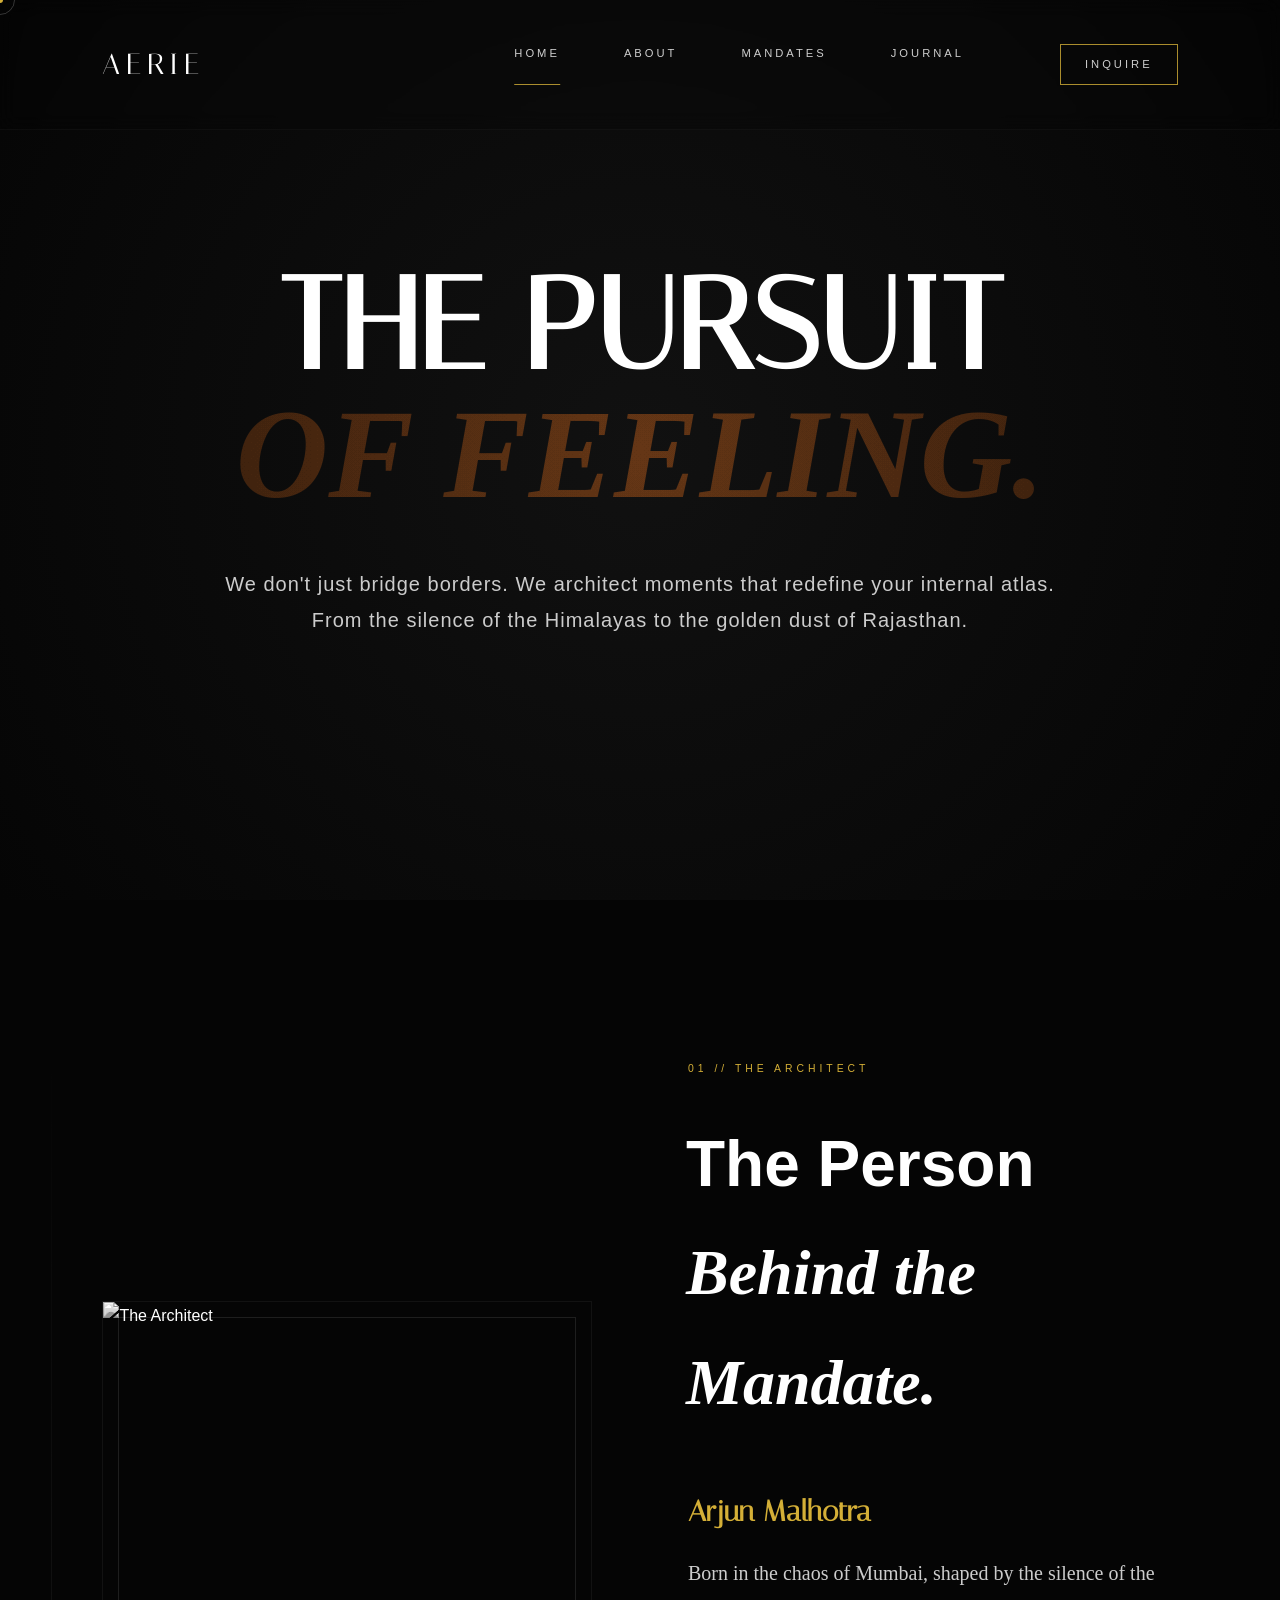
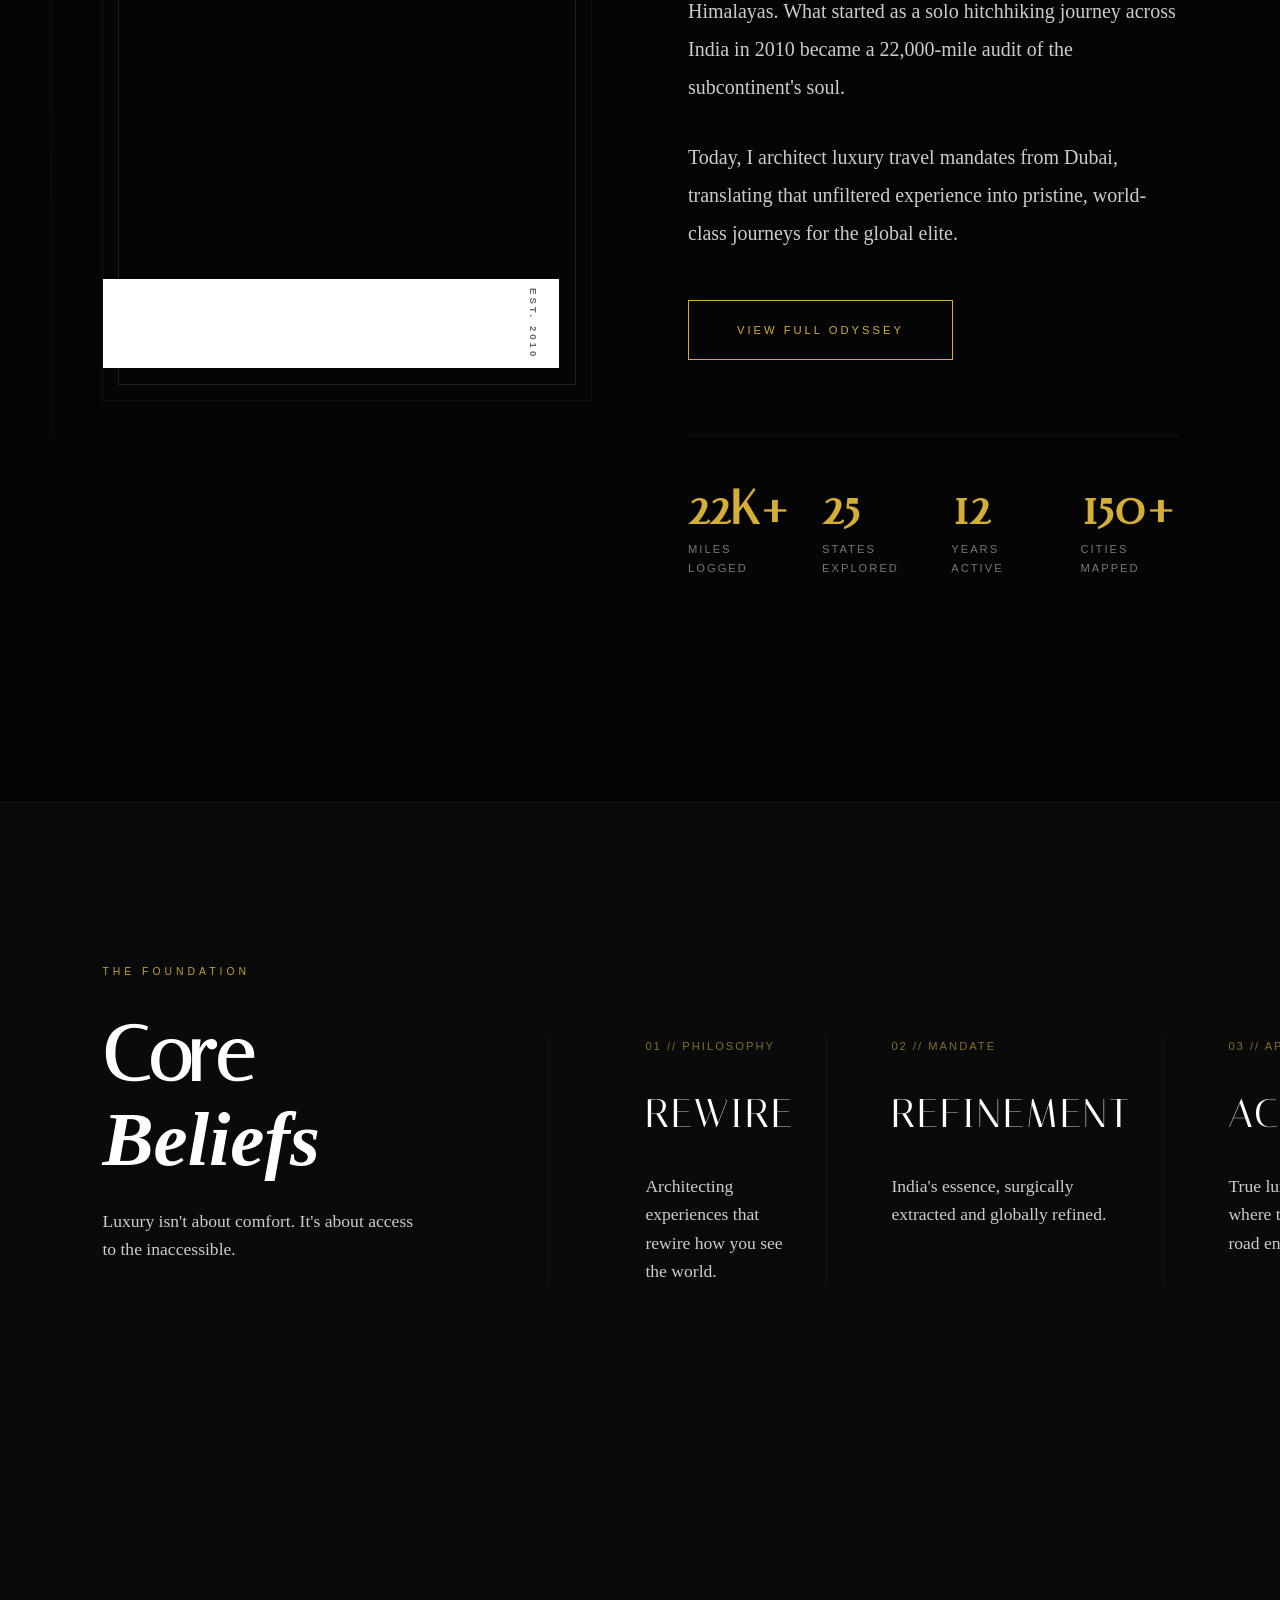
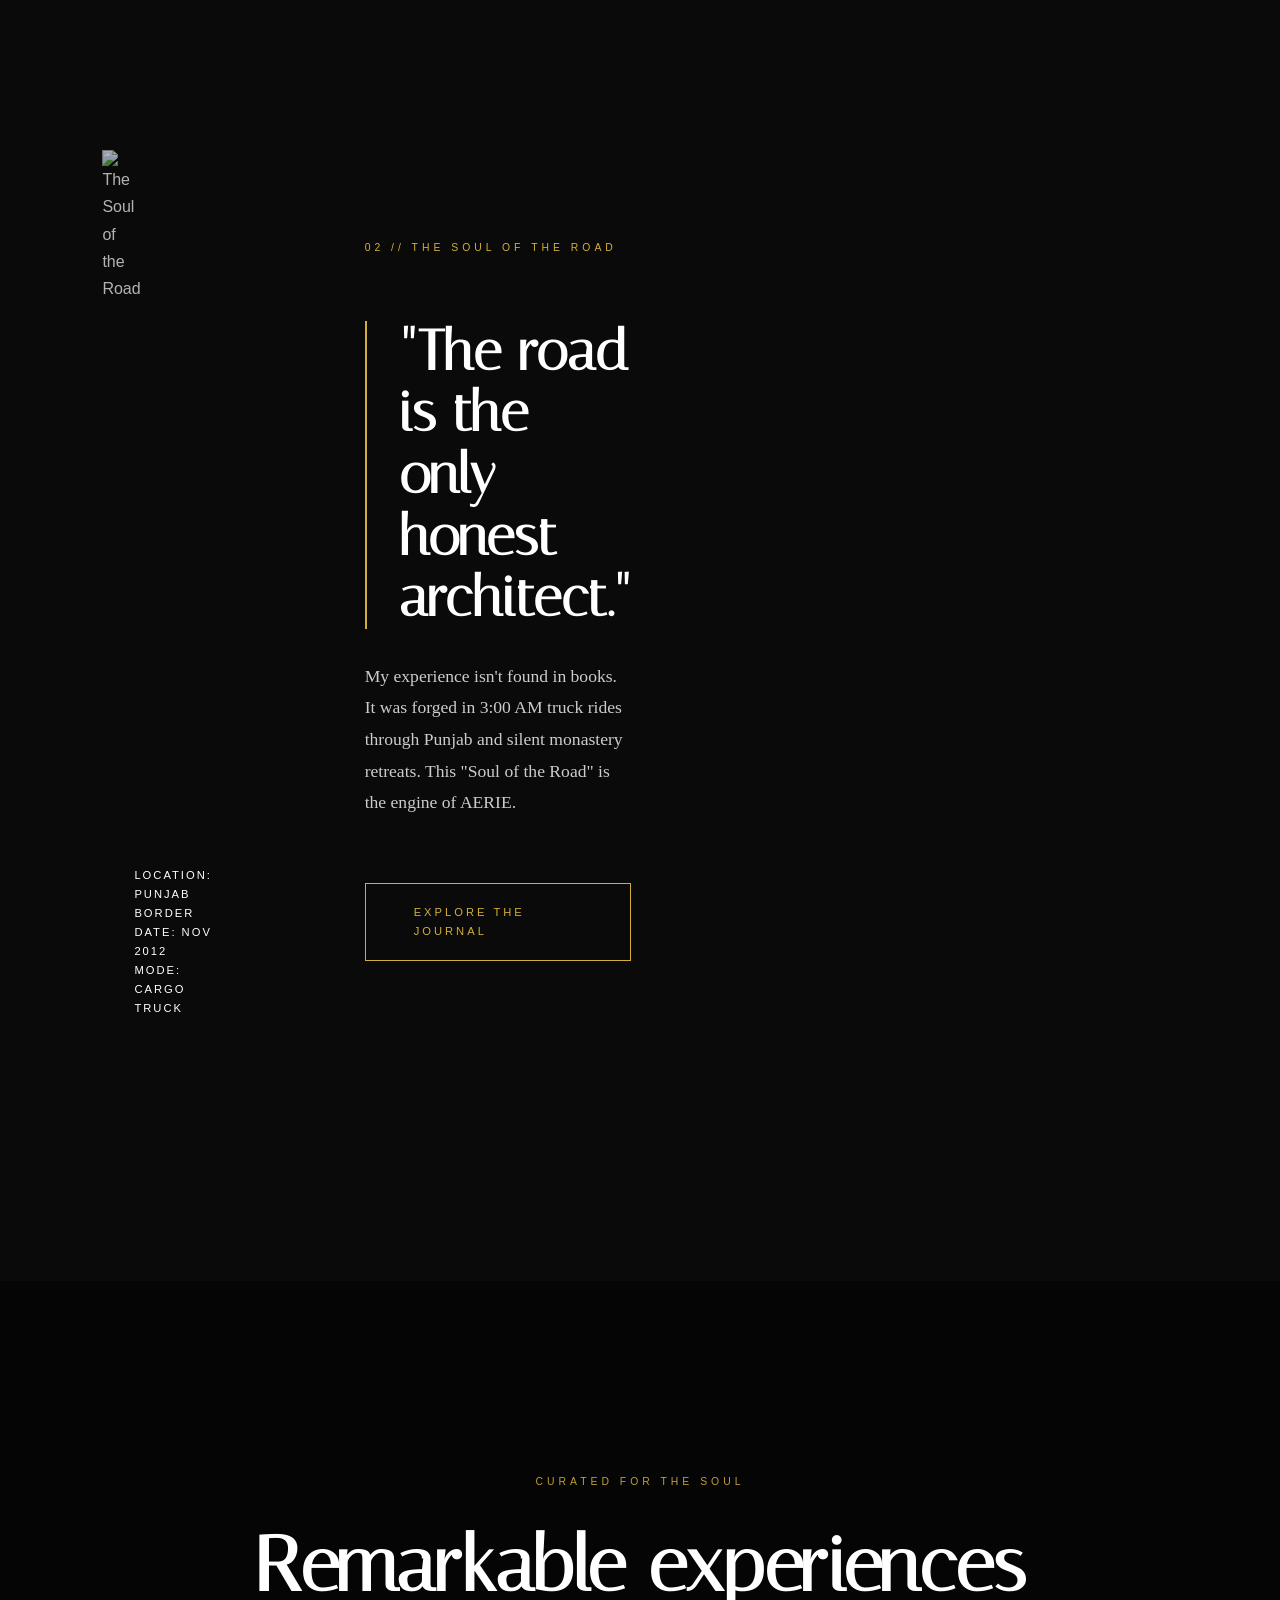
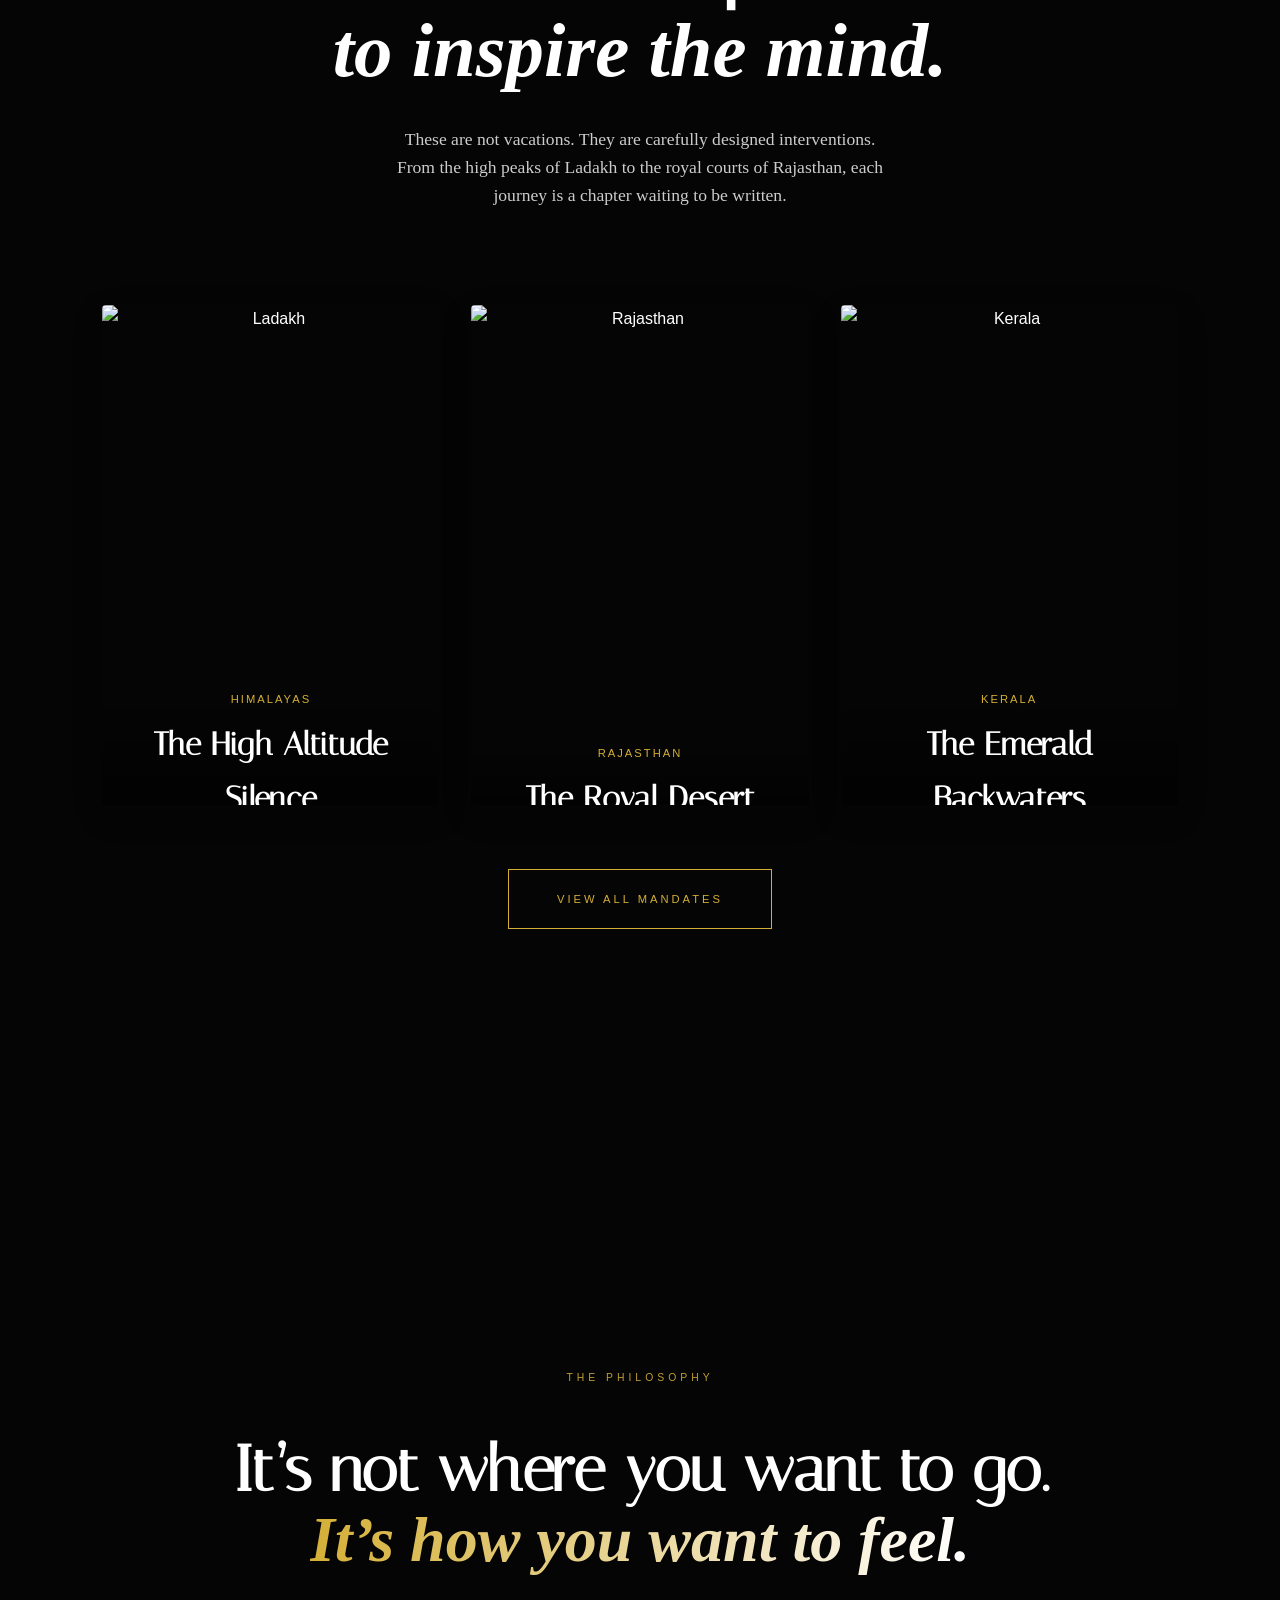
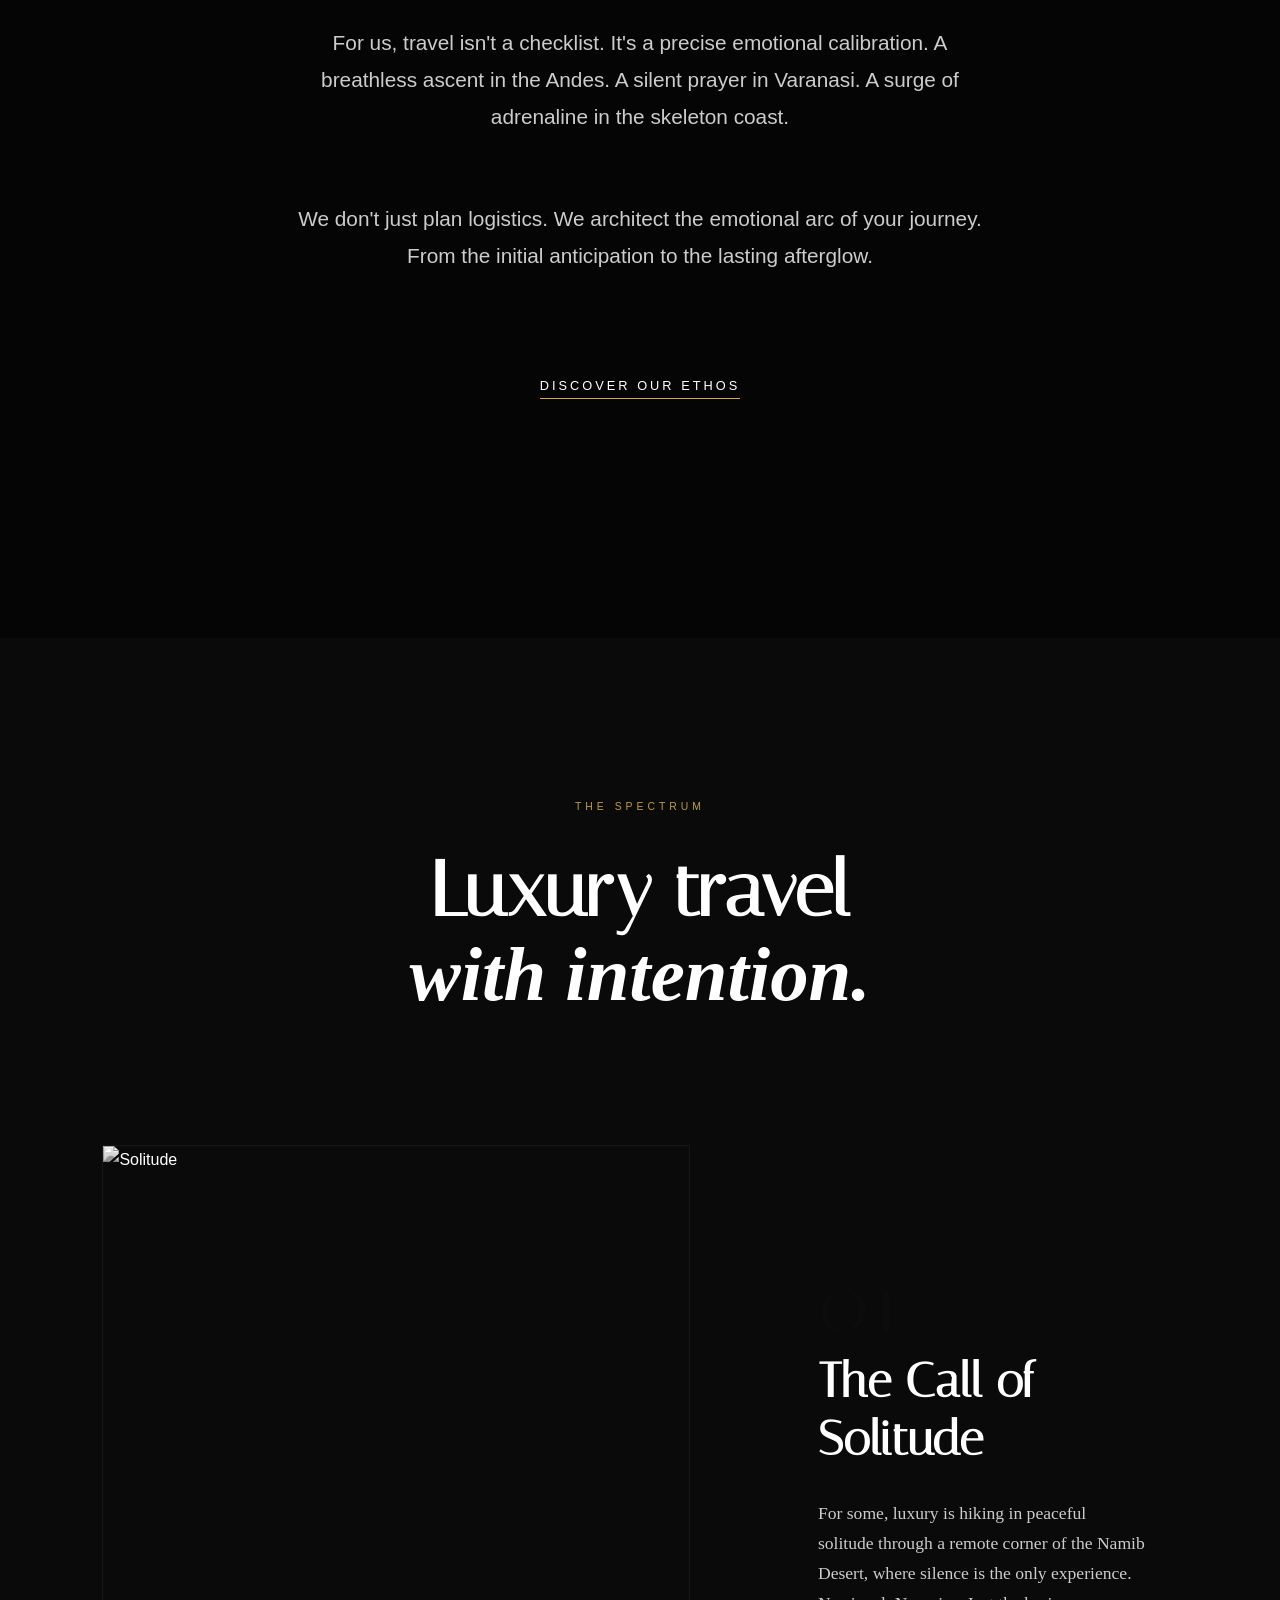
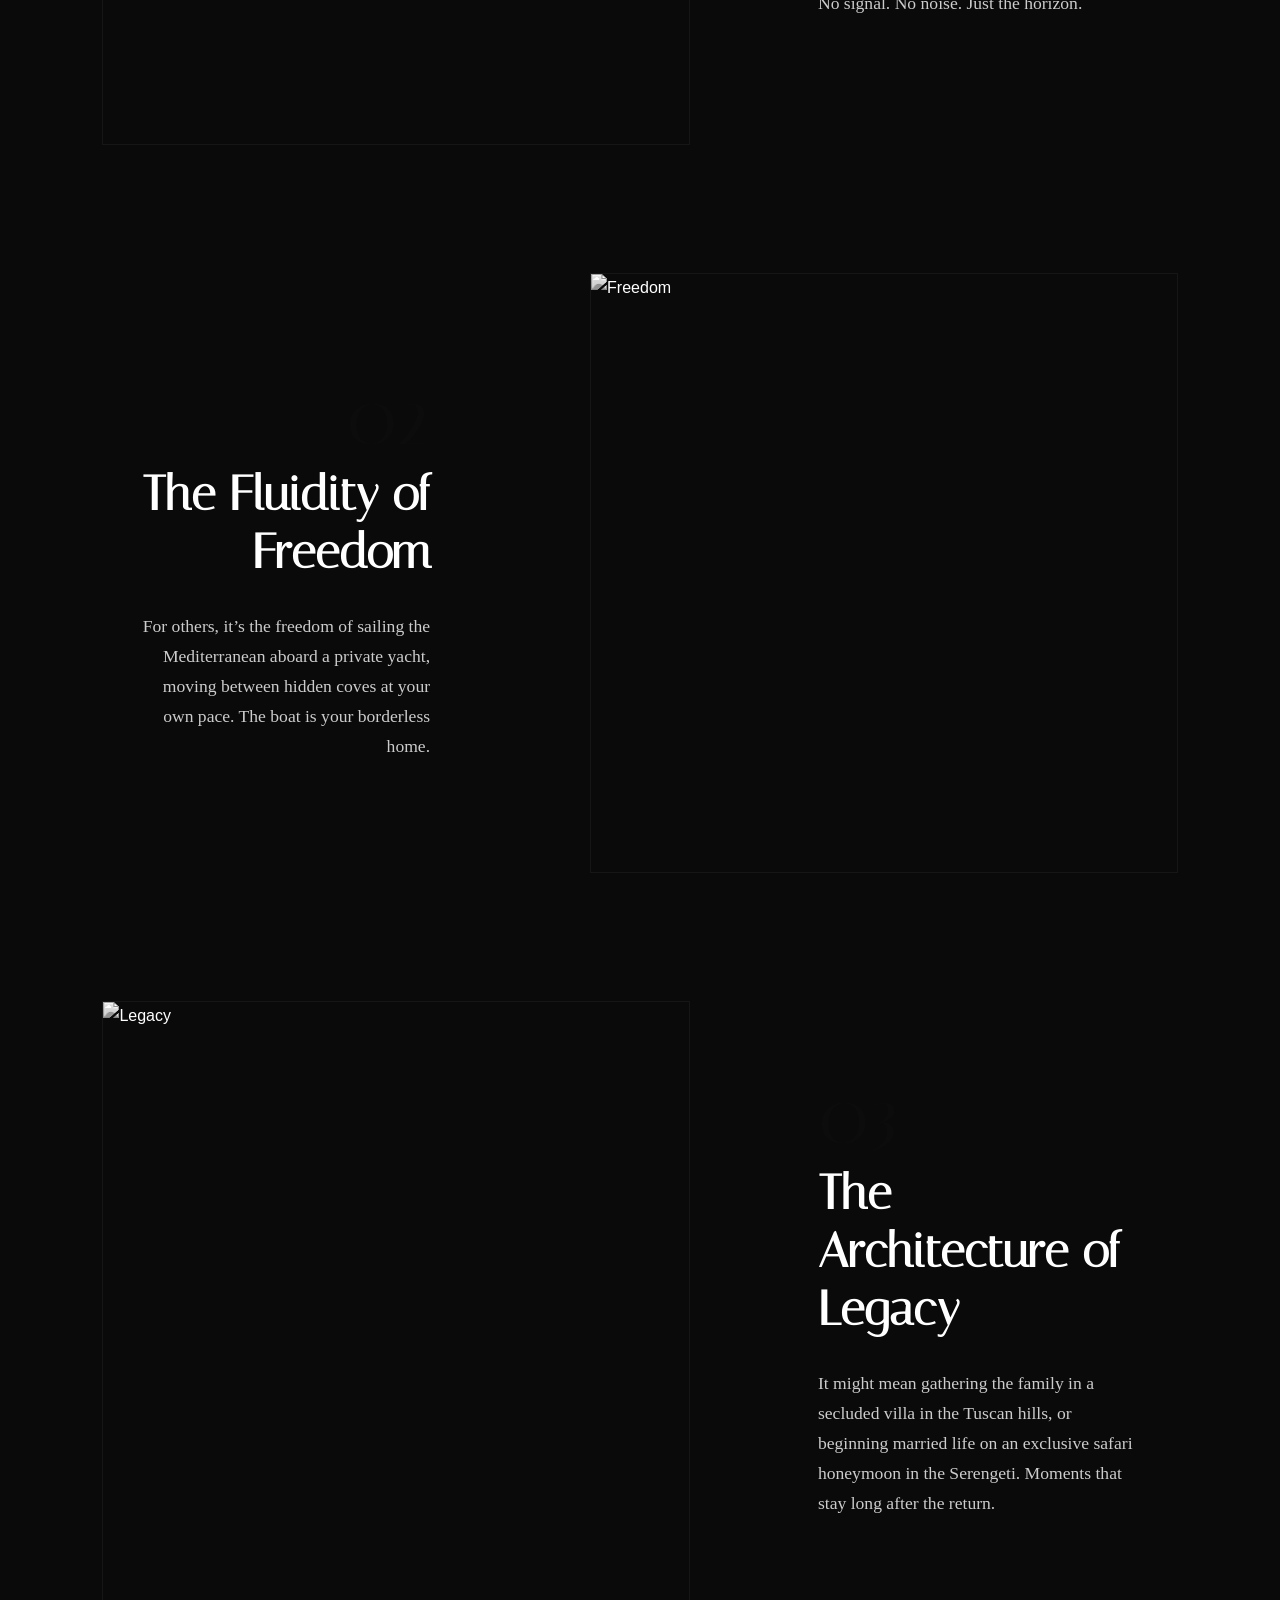
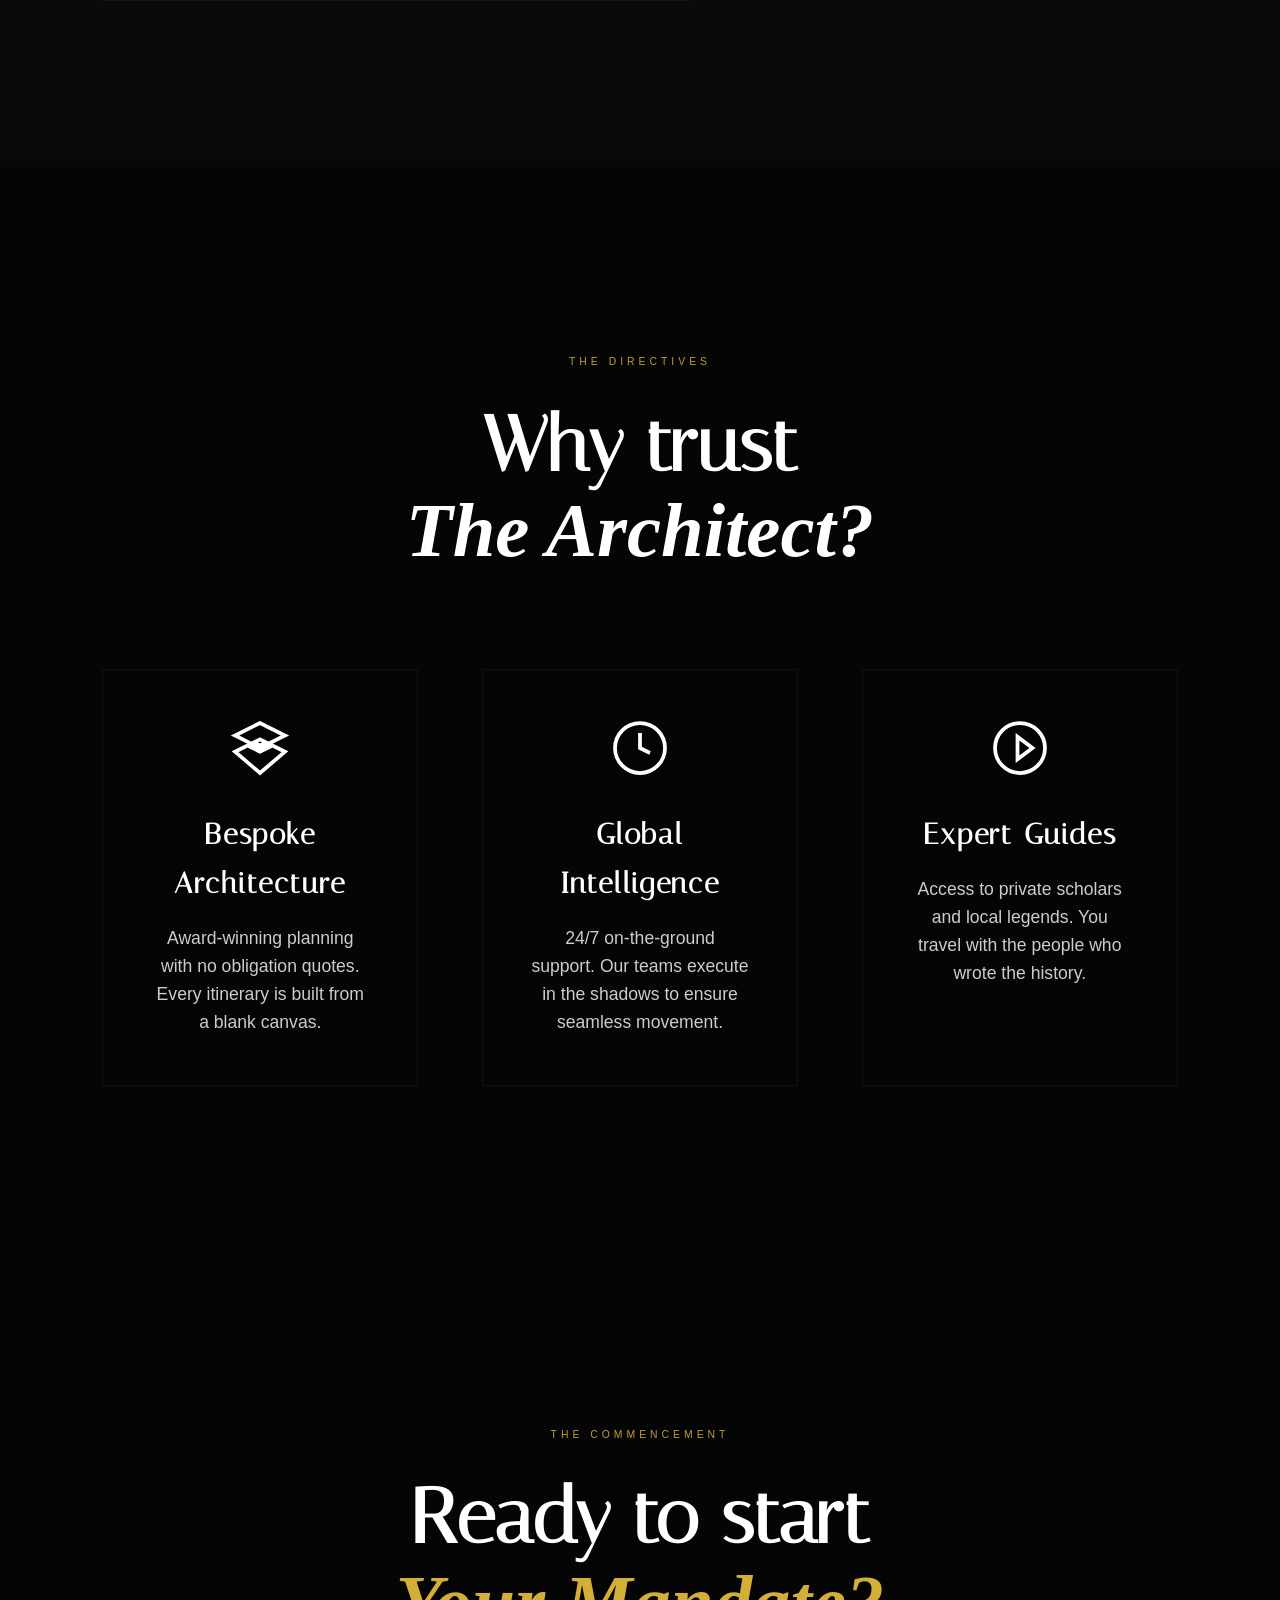
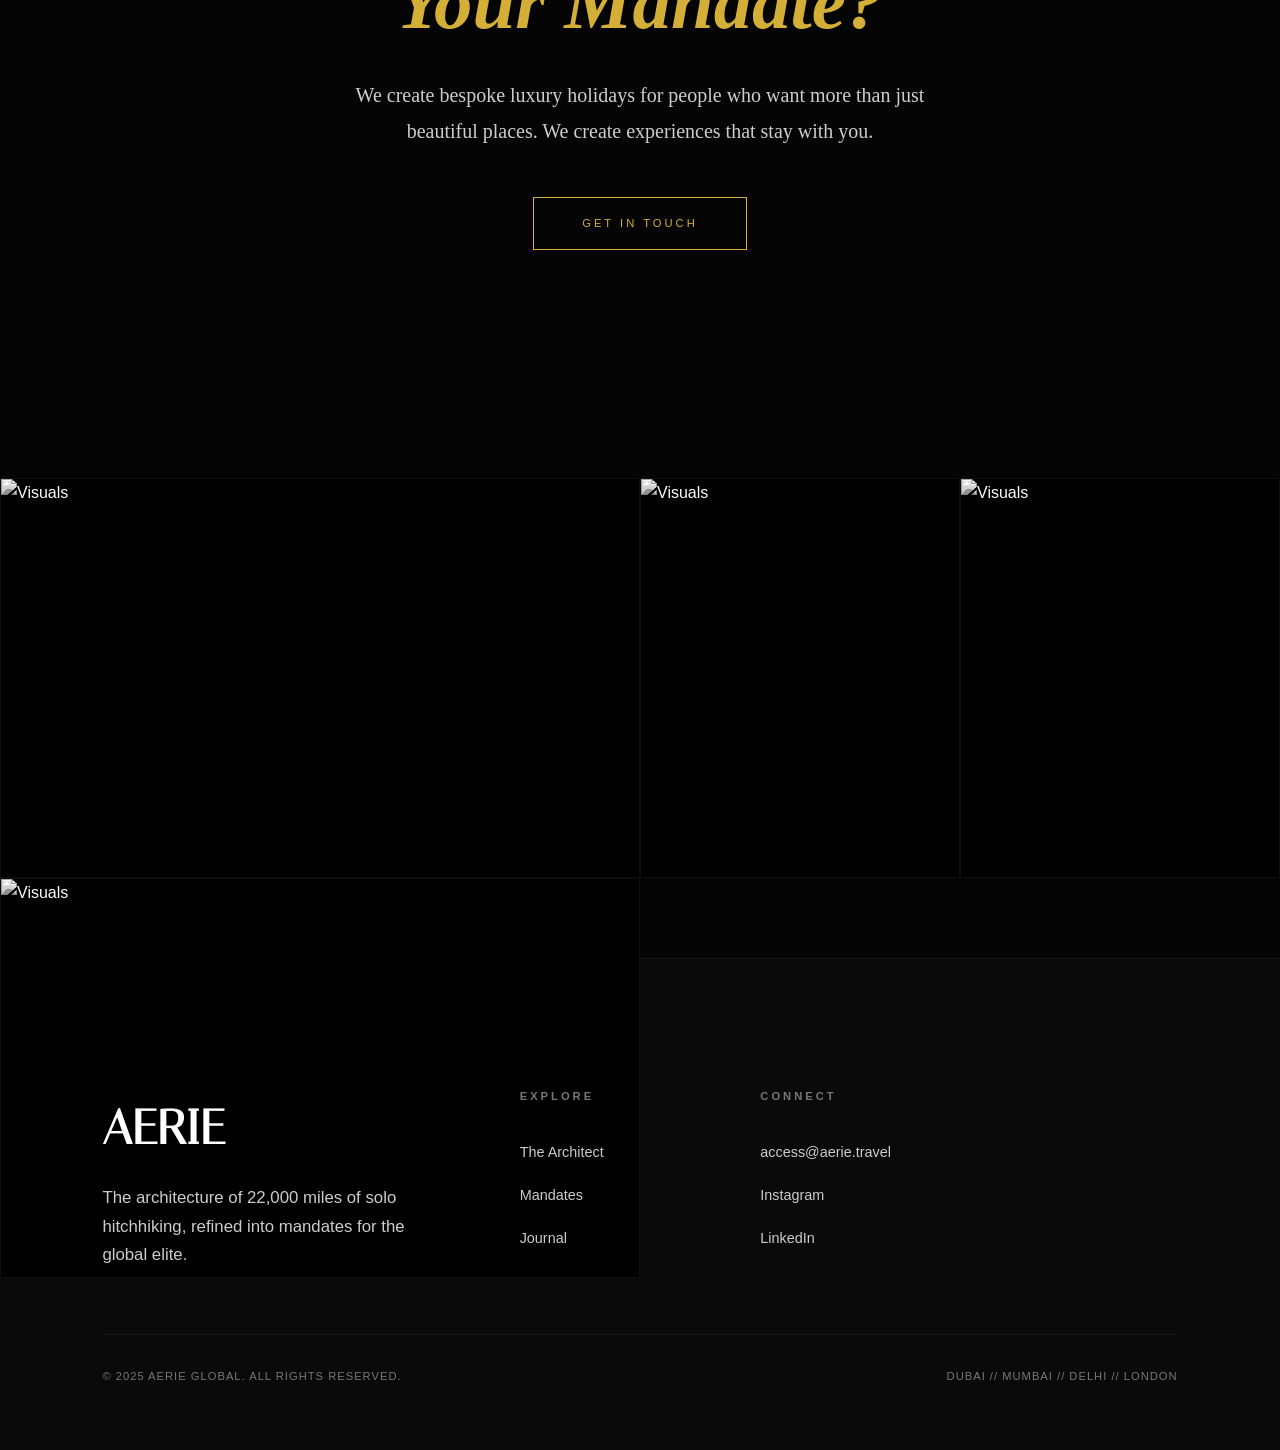
==== commit e5794c6f: "Refactor Mandates/Journal pages with new designs and mobile optimizations" ====
--- a/index.html
+++ b/index.html
@@ -28,327 +28,342 @@
         </div>
     </nav>
 
-    <header class="hero">
-        <h1 class="reveal">THE PURSUIT <br><span class="editorial" style="color: var(--accent);">OF FEELING.</span></h1>
-        <p class="reveal">We don't just bridge borders. We architect
-            moments that redefine your internal atlas. From the silence of the Himalayas to the golden dust of
-            Rajasthan.</p>
-    </header>
-
-    <!-- The Architect Dossier -->
-    <section id="about" class="architect-dossier">
-        <div class="dossier-visual-minimal reveal">
-            <div class="architect-portrait">
-                <img src="https://images.unsplash.com/photo-1507003211169-0a1dd7228f2d?auto=format&fit=crop&w=1200&q=80"
-                    alt="The Architect">
-                <div class="portrait-overlay">
-                    <span style="font-size: 0.6rem; letter-spacing: 3px; opacity: 0.6;">EST. 2010</span>
-                </div>
-            </div>
+    <main id="app-content">
+        <header class="hero">
+            <h1 class="reveal">THE PURSUIT <br><span class="editorial" style="color: var(--accent);">OF FEELING.</span>
+            </h1>
+            <p class="reveal">We don't just bridge borders. We architect
+                moments that redefine your internal atlas. From the silence of the Himalayas to the golden dust of
+                Rajasthan.</p>
+        </header>
+
+        <!-- The Architect Dossier -->
+        <section id="about" class="architect-dossier">
+            <div class="dossier-visual-minimal reveal">
+                <div class="architect-portrait">
+                    <img src="https://images.unsplash.com/photo-1507003211169-0a1dd7228f2d?auto=format&fit=crop&w=1200&q=80"
+                        alt="The Architect">
+                    <div class="portrait-overlay">
+                        <span style="font-size: 0.6rem; letter-spacing: 3px; opacity: 0.6;">EST. 2010</span>
+                    </div>
+                </div>
+            </div>
+            <div class="dossier-content">
+                <span class="section-label reveal">01 // THE ARCHITECT</span>
+                <h2 class="reveal">The Person <br><span class="editorial">Behind the Mandate.</span></h2>
+
+                <!-- Personal Bio -->
+                <div class="architect-bio reveal">
+                    <h3
+                        style="font-family: var(--font-heading); font-size: 1.8rem; color: var(--accent); margin-bottom: 1rem;">
+                        Arjun Malhotra</h3>
+                    <p>Born in the chaos of Mumbai, shaped by the silence of the Himalayas. What started as a solo
+                        hitchhiking journey across India in 2010 became a 22,000-mile audit of the subcontinent's soul.
+                    </p>
+                    <p>Today, I architect luxury travel mandates from Dubai, translating that unfiltered experience into
+                        pristine, world-class journeys for the global elite.</p>
+                    <a href="about.html" class="btn-gold" style="display: inline-block; margin-top: 1rem;">VIEW FULL
+                        ODYSSEY</a>
+                </div>
+
+                <!-- Stats Grid -->
+                <div class="stats-grid reveal">
+                    <div class="stat-item">
+                        <h4 class="stat-number">22K+</h4>
+                        <p class="stat-label">Miles Logged</p>
+                    </div>
+                    <div class="stat-item">
+                        <h4 class="stat-number">25</h4>
+                        <p class="stat-label">States Explored</p>
+                    </div>
+                    <div class="stat-item">
+                        <h4 class="stat-number">12</h4>
+                        <p class="stat-label">Years Active</p>
+                    </div>
+                    <div class="stat-item">
+                        <h4 class="stat-number">150+</h4>
+                        <p class="stat-label">Cities Mapped</p>
+                    </div>
+                </div>
+            </div>
+        </section>
+
+        <!-- Core Beliefs (Compact) -->
+        <!-- Core Beliefs (Sleek Sub-section) -->
+        <section class="core-beliefs-compact reveal">
+            <div class="beliefs-container">
+                <div class="compact-header">
+                    <span class="section-label">THE FOUNDATION</span>
+                    <h2 class="section-title">Core <br><span class="editorial">Beliefs</span></h2>
+                    <p class="section-text"
+                        style="max-width: 320px; margin-top: 1.5rem; color: var(--text-sec); font-size: 1.1rem; line-height: 1.6;">
+                        Luxury isn't about comfort. It's about access to the inaccessible.</p>
+                </div>
+
+                <div class="beliefs-grid">
+                    <div class="belief-card">
+                        <span class="belief-num">01 // PHILOSOPHY</span>
+                        <h3>Rewire</h3>
+                        <p>Architecting experiences that rewire how you see the world.</p>
+                    </div>
+                    <div class="belief-card">
+                        <span class="belief-num">02 // MANDATE</span>
+                        <h3>Refinement</h3>
+                        <p>India's essence, surgically extracted and globally refined.</p>
+                    </div>
+                    <div class="belief-card">
+                        <span class="belief-num">03 // APPROACH</span>
+                        <h3>Access</h3>
+                        <p>True luxury begins where the paved road ends.</p>
+                    </div>
+                </div>
+            </div>
+        </section>
+
+        <!-- The Trace Section -->
+        <section id="trace" class="trace-section">
+            <div class="trace-manifesto">
+                <div class="trace-image-stack reveal">
+                    <img src="https://images.unsplash.com/photo-1469854523086-cc02fe5d8800?auto=format&fit=crop&w=1200&q=80"
+                        alt="The Soul of the Road">
+                    <div
+                        style="position: absolute; bottom: 2rem; left: 2rem; color: white; font-family: var(--font-main); font-size: 0.7rem; letter-spacing: 2px;">
+                        LOCATION: PUNJAB BORDER <br>
+                        DATE: NOV 2012 <br>
+                        MODE: CARGO TRUCK
+                    </div>
+                </div>
+                <div class="trace-content">
+                    <span class="section-label reveal">02 // THE SOUL OF THE ROAD</span>
+                    <h2 class="trace-quote reveal">"The road is the only honest architect."</h2>
+                    <p class="trace-details reveal section-text">My experience isn't found in books. It was forged in
+                        3:00
+                        AM truck rides through Punjab and silent monastery retreats. This "Soul of the Road" is the
+                        engine
+                        of AERIE.</p>
+                    <a href="journal.html" class="btn-gold reveal" style="margin-top: 4rem;">EXPLORE THE JOURNAL</a>
+                </div>
+            </div>
+        </section>
+
+        <!-- Explore Our Trips Section (New) -->
+        <section class="explore-trips-section">
+            <div class="explore-header reveal">
+                <span class="section-label">CURATED FOR THE SOUL</span>
+                <h2 class="section-title">Remarkable experiences <br><span class="editorial">to inspire the mind.</span>
+                </h2>
+                <p class="section-text"
+                    style="max-width: 500px; margin: 2rem auto; color: var(--text-sec); font-size: 1.1rem; line-height: 1.6;">
+                    These are not vacations. They are carefully designed interventions. From the high peaks of Ladakh to
+                    the
+                    royal courts of Rajasthan, each journey is a chapter waiting to be written.
+                </p>
+            </div>
+
+            <div class="trips-showcase-grid reveal">
+                <!-- Card 1 -->
+                <a href="mandates.html" class="trip-card">
+                    <div class="trip-img">
+                        <img src="https://images.unsplash.com/photo-1548013146-72479768b921?auto=format&fit=crop&w=800&q=80"
+                            alt="Ladakh">
+                    </div>
+                    <div class="trip-info">
+                        <span class="trip-cat">HIMALAYAS</span>
+                        <h3>The High Altitude Silence</h3>
+                    </div>
+                </a>
+
+                <!-- Card 2 -->
+                <a href="mandates.html" class="trip-card">
+                    <div class="trip-img">
+                        <img src="https://images.unsplash.com/photo-1590050752117-23a9d7f28a8d?auto=format&fit=crop&w=800&q=80"
+                            alt="Rajasthan">
+                    </div>
+                    <div class="trip-info">
+                        <span class="trip-cat">RAJASTHAN</span>
+                        <h3>The Royal Desert</h3>
+                    </div>
+                </a>
+
+                <!-- Card 3 -->
+                <a href="mandates.html" class="trip-card">
+                    <div class="trip-img">
+                        <img src="https://images.unsplash.com/photo-1506461883276-594a12b11cf3?auto=format&fit=crop&w=800&q=80"
+                            alt="Kerala">
+                    </div>
+                    <div class="trip-info">
+                        <span class="trip-cat">KERALA</span>
+                        <h3>The Emerald Backwaters</h3>
+                    </div>
+                </a>
+            </div>
+            <div style="text-align: center; margin-top: 4rem;">
+                <a href="mandates.html" class="btn-gold">VIEW ALL MANDATES</a>
+            </div>
+        </section>
+
+        <!-- The Pursuit of Feeling Manifesto -->
+        <section class="manifesto-section">
+            <div class="manifesto-container reveal">
+                <span class="section-label">THE PHILOSOPHY</span>
+                <h2 class="manifesto-title">It’s not where you want to go. <br><span class="manifesto-highlight">It’s
+                        how
+                        you want to feel.</span></h2>
+                <div class="manifesto-body">
+                    <p>For us, travel isn't a checklist. It's a precise emotional calibration. A breathless ascent in
+                        the
+                        Andes. A silent prayer in Varanasi. A surge of adrenaline in the skeleton coast.</p>
+                    <p>We don't just plan logistics. We architect the emotional arc of your journey. From the initial
+                        anticipation to the lasting afterglow.</p>
+                </div>
+                <a href="about.html" class="btn-gold-minimal">DISCOVER OUR ETHOS</a>
+            </div>
+        </section>
+
+        <!-- Bespoke Scenarios (New Innovative Section) -->
+        <section class="bespoke-scenarios">
+            <div class="reveal" style="text-align: center; margin-bottom: 8rem;">
+                <span class="section-label">THE SPECTRUM</span>
+                <h2 class="section-title">Luxury travel <br><span class="editorial">with intention.</span></h2>
+            </div>
+
+            <div class="scenarios-container">
+                <!-- Scenario 1: Solitude -->
+                <div class="scenario-block reveal">
+                    <div class="scenario-visual">
+                        <img src="https://images.unsplash.com/photo-1509114397022-ed747cca3f65?auto=format&fit=crop&w=1200&q=80"
+                            alt="Solitude">
+                    </div>
+                    <div class="scenario-text">
+                        <span class="scenario-num">01</span>
+                        <h3>The Call of Solitude</h3>
+                        <p>For some, luxury is hiking in peaceful solitude through a remote corner of the Namib Desert,
+                            where silence is the only experience. No signal. No noise. Just the horizon.</p>
+                    </div>
+                </div>
+
+                <!-- Scenario 2: Freedom -->
+                <div class="scenario-block reverse reveal">
+                    <div class="scenario-visual">
+                        <img src="https://images.unsplash.com/photo-1544551763-46a013bb70d5?auto=format&fit=crop&w=1200&q=80"
+                            alt="Freedom">
+                    </div>
+                    <div class="scenario-text">
+                        <span class="scenario-num">02</span>
+                        <h3>The Fluidity of Freedom</h3>
+                        <p>For others, it’s the freedom of sailing the Mediterranean aboard a private yacht, moving
+                            between
+                            hidden coves at your own pace. The boat is your borderless home.</p>
+                    </div>
+                </div>
+
+                <!-- Scenario 3: Legacy -->
+                <div class="scenario-block reveal">
+                    <div class="scenario-visual">
+                        <img src="https://images.unsplash.com/photo-1516483642781-71dbad03d46f?auto=format&fit=crop&w=1200&q=80"
+                            alt="Legacy">
+                    </div>
+                    <div class="scenario-text">
+                        <span class="scenario-num">03</span>
+                        <h3>The Architecture of Legacy</h3>
+                        <p>It might mean gathering the family in a secluded villa in the Tuscan hills, or beginning
+                            married
+                            life on an exclusive safari honeymoon in the Serengeti. Moments that stay long after the
+                            return.
+                        </p>
+                    </div>
+                </div>
+            </div>
+        </section>
+
+        <!-- Why Aerie? (Service Pillars) -->
+        <section class="service-pillars-section">
+            <div class="reveal" style="text-align: center; margin-bottom: 5rem;">
+                <span class="section-label">THE DIRECTIVES</span>
+                <h2 class="section-title">Why trust <br><span class="editorial">The Architect?</span></h2>
+            </div>
+
+            <div class="pillars-grid reveal">
+                <div class="pillar-card">
+                    <div class="pillar-icon">
+                        <svg viewBox="0 0 24 24" class="icon-svg">
+                            <path
+                                d="M12 2L2 7l10 5 10-5-10-5zm0 9l2.5-1.25L12 8.5l-2.5 1.25L12 11zm0 2.5l-5-2.5-5 2.5L12 22l10-8.5-5-2.5-5 2.5z" />
+                        </svg>
+                    </div>
+                    <h3>Bespoke Architecture</h3>
+                    <p>Award-winning planning with no obligation quotes. Every itinerary is built from a blank canvas.
+                    </p>
+                </div>
+
+                <div class="pillar-card">
+                    <div class="pillar-icon">
+                        <svg viewBox="0 0 24 24" class="icon-svg">
+                            <circle cx="12" cy="12" r="10" />
+                            <path d="M12 6v6l4 2" />
+                        </svg>
+                    </div>
+                    <h3>Global Intelligence</h3>
+                    <p>24/7 on-the-ground support. Our teams execute in the shadows to ensure seamless movement.</p>
+                </div>
+
+                <div class="pillar-card">
+                    <div class="pillar-icon">
+                        <svg viewBox="0 0 24 24" class="icon-svg">
+                            <path d="M12 2a10 10 0 1 0 10 10A10 10 0 0 0 12 2zm-1 14.5v-9l6 4.5z" />
+                        </svg>
+                    </div>
+                    <h3>Expert Guides</h3>
+                    <p>Access to private scholars and local legends. You travel with the people who wrote the history.
+                    </p>
+                </div>
+            </div>
+        </section>
+
+        <!-- The Dialogue Section -->
+        <section class="dialogue-section">
+            <div class="dialogue-video-bg">
+                <video autoplay muted loop playsinline
+                    poster="https://images.unsplash.com/photo-1469854523086-cc02fe5d8800?auto=format&fit=crop&w=2000&q=80">
+                    <source
+                        src="https://assets.mixkit.co/videos/preview/mixkit-himalayan-mountains-under-the-sunlight-34351-large.mp4"
+                        type="video/mp4">
+                </video>
+                <div class="dialogue-overlay"></div>
+            </div>
+            <div class="dialogue-content reveal">
+                <span class="section-label">THE COMMENCEMENT</span>
+                <h2 class="section-title">Ready to start <br><span class="editorial-gold">Your Mandate?</span></h2>
+                <p class="section-text" style="color: rgba(255,255,255,0.8); max-width: 600px; margin: 2rem auto;">
+                    We create bespoke luxury holidays for people who want more than just beautiful places. We create
+                    experiences that stay with you.
+                </p>
+                <div style="margin-top: 3rem;">
+                    <button class="btn-gold"
+                        onclick="document.querySelector('.inquire-overlay').classList.add('open')">GET
+                        IN TOUCH</button>
+                </div>
+            </div>
+        </section>
+
+        <!-- Mosaic Gallery Grid (Teaser) -->
+        <div id="gallery" class="gallery-grid">
+            <div class="gallery-item reveal"><img
+                    src="https://images.unsplash.com/photo-1524492412937-b28074a5d7da?auto=format&fit=crop&w=1200&q=80"
+                    alt="Visuals"></div>
+            <div class="gallery-item reveal"><img
+                    src="https://images.unsplash.com/photo-1512453979798-5ea266f8880c?auto=format&fit=crop&w=800&q=80"
+                    alt="Visuals"></div>
+            <div class="gallery-item reveal"><img
+                    src="https://images.unsplash.com/photo-1548013146-72479768b921?auto=format&fit=crop&w=800&q=80"
+                    alt="Visuals"></div>
+            <div class="gallery-item reveal"><img
+                    src="https://images.unsplash.com/photo-1593115052957-adc7f273186c?auto=format&fit=crop&w=1200&q=80"
+                    alt="Visuals"></div>
         </div>
-        <div class="dossier-content">
-            <span class="section-label reveal">01 // THE ARCHITECT</span>
-            <h2 class="reveal">The Person <br><span class="editorial">Behind the Mandate.</span></h2>
-
-            <!-- Personal Bio -->
-            <div class="architect-bio reveal">
-                <h3
-                    style="font-family: var(--font-heading); font-size: 1.8rem; color: var(--accent); margin-bottom: 1rem;">
-                    Arjun Malhotra</h3>
-                <p>Born in the chaos of Mumbai, shaped by the silence of the Himalayas. What started as a solo
-                    hitchhiking journey across India in 2010 became a 22,000-mile audit of the subcontinent's soul.</p>
-                <p>Today, I architect luxury travel mandates from Dubai, translating that unfiltered experience into
-                    pristine, world-class journeys for the global elite.</p>
-                <a href="about.html" class="btn-gold" style="display: inline-block; margin-top: 1rem;">VIEW FULL
-                    ODYSSEY</a>
-            </div>
-
-            <!-- Stats Grid -->
-            <div class="stats-grid reveal">
-                <div class="stat-item">
-                    <h4 class="stat-number">22K+</h4>
-                    <p class="stat-label">Miles Logged</p>
-                </div>
-                <div class="stat-item">
-                    <h4 class="stat-number">25</h4>
-                    <p class="stat-label">States Explored</p>
-                </div>
-                <div class="stat-item">
-                    <h4 class="stat-number">12</h4>
-                    <p class="stat-label">Years Active</p>
-                </div>
-                <div class="stat-item">
-                    <h4 class="stat-number">150+</h4>
-                    <p class="stat-label">Cities Mapped</p>
-                </div>
-            </div>
-        </div>
-    </section>
-
-    <!-- Core Beliefs (Compact) -->
-    <!-- Core Beliefs (Sleek Sub-section) -->
-    <section class="core-beliefs-compact reveal">
-        <div class="beliefs-container">
-            <div class="compact-header">
-                <span class="section-label">THE FOUNDATION</span>
-                <h2 class="section-title">Core <br><span class="editorial">Beliefs</span></h2>
-                <p class="section-text"
-                    style="max-width: 320px; margin-top: 1.5rem; color: var(--text-sec); font-size: 1.1rem; line-height: 1.6;">
-                    Luxury isn't about comfort. It's about access to the inaccessible.</p>
-            </div>
-
-            <div class="beliefs-grid">
-                <div class="belief-card">
-                    <span class="belief-num">01 // PHILOSOPHY</span>
-                    <h3>Rewire</h3>
-                    <p>Architecting experiences that rewire how you see the world.</p>
-                </div>
-                <div class="belief-card">
-                    <span class="belief-num">02 // MANDATE</span>
-                    <h3>Refinement</h3>
-                    <p>India's essence, surgically extracted and globally refined.</p>
-                </div>
-                <div class="belief-card">
-                    <span class="belief-num">03 // APPROACH</span>
-                    <h3>Access</h3>
-                    <p>True luxury begins where the paved road ends.</p>
-                </div>
-            </div>
-        </div>
-    </section>
-
-    <!-- The Trace Section -->
-    <section id="trace" class="trace-section">
-        <div class="trace-manifesto">
-            <div class="trace-image-stack reveal">
-                <img src="https://images.unsplash.com/photo-1469854523086-cc02fe5d8800?auto=format&fit=crop&w=1200&q=80"
-                    alt="The Soul of the Road">
-                <div
-                    style="position: absolute; bottom: 2rem; left: 2rem; color: white; font-family: var(--font-main); font-size: 0.7rem; letter-spacing: 2px;">
-                    LOCATION: PUNJAB BORDER <br>
-                    DATE: NOV 2012 <br>
-                    MODE: CARGO TRUCK
-                </div>
-            </div>
-            <div class="trace-content">
-                <span class="section-label reveal">02 // THE SOUL OF THE ROAD</span>
-                <h2 class="trace-quote reveal">"The road is the only honest architect."</h2>
-                <p class="trace-details reveal section-text">My experience isn't found in books. It was forged in 3:00
-                    AM truck rides through Punjab and silent monastery retreats. This "Soul of the Road" is the engine
-                    of AERIE.</p>
-                <a href="journal.html" class="btn-gold reveal" style="margin-top: 4rem;">EXPLORE THE JOURNAL</a>
-            </div>
-        </div>
-    </section>
-
-    <!-- Explore Our Trips Section (New) -->
-    <section class="explore-trips-section">
-        <div class="explore-header reveal">
-            <span class="section-label">CURATED FOR THE SOUL</span>
-            <h2 class="section-title">Remarkable experiences <br><span class="editorial">to inspire the mind.</span>
-            </h2>
-            <p class="section-text"
-                style="max-width: 500px; margin: 2rem auto; color: var(--text-sec); font-size: 1.1rem; line-height: 1.6;">
-                These are not vacations. They are carefully designed interventions. From the high peaks of Ladakh to the
-                royal courts of Rajasthan, each journey is a chapter waiting to be written.
-            </p>
-        </div>
-
-        <div class="trips-showcase-grid reveal">
-            <!-- Card 1 -->
-            <a href="mandates.html" class="trip-card">
-                <div class="trip-img">
-                    <img src="https://images.unsplash.com/photo-1548013146-72479768b921?auto=format&fit=crop&w=800&q=80"
-                        alt="Ladakh">
-                </div>
-                <div class="trip-info">
-                    <span class="trip-cat">HIMALAYAS</span>
-                    <h3>The High Altitude Silence</h3>
-                </div>
-            </a>
-
-            <!-- Card 2 -->
-            <a href="mandates.html" class="trip-card">
-                <div class="trip-img">
-                    <img src="https://images.unsplash.com/photo-1590050752117-23a9d7f28a8d?auto=format&fit=crop&w=800&q=80"
-                        alt="Rajasthan">
-                </div>
-                <div class="trip-info">
-                    <span class="trip-cat">RAJASTHAN</span>
-                    <h3>The Royal Desert</h3>
-                </div>
-            </a>
-
-            <!-- Card 3 -->
-            <a href="mandates.html" class="trip-card">
-                <div class="trip-img">
-                    <img src="https://images.unsplash.com/photo-1506461883276-594a12b11cf3?auto=format&fit=crop&w=800&q=80"
-                        alt="Kerala">
-                </div>
-                <div class="trip-info">
-                    <span class="trip-cat">KERALA</span>
-                    <h3>The Emerald Backwaters</h3>
-                </div>
-            </a>
-        </div>
-        <div style="text-align: center; margin-top: 4rem;">
-            <a href="mandates.html" class="btn-gold">VIEW ALL MANDATES</a>
-        </div>
-    </section>
-
-    <!-- The Pursuit of Feeling Manifesto -->
-    <section class="manifesto-section">
-        <div class="manifesto-container reveal">
-            <span class="section-label">THE PHILOSOPHY</span>
-            <h2 class="manifesto-title">It’s not where you want to go. <br><span class="manifesto-highlight">It’s how
-                    you want to feel.</span></h2>
-            <div class="manifesto-body">
-                <p>For us, travel isn't a checklist. It's a precise emotional calibration. A breathless ascent in the
-                    Andes. A silent prayer in Varanasi. A surge of adrenaline in the skeleton coast.</p>
-                <p>We don't just plan logistics. We architect the emotional arc of your journey. From the initial
-                    anticipation to the lasting afterglow.</p>
-            </div>
-            <a href="about.html" class="btn-gold-minimal">DISCOVER OUR ETHOS</a>
-        </div>
-    </section>
-
-    <!-- Bespoke Scenarios (New Innovative Section) -->
-    <section class="bespoke-scenarios">
-        <div class="reveal" style="text-align: center; margin-bottom: 8rem;">
-            <span class="section-label">THE SPECTRUM</span>
-            <h2 class="section-title">Luxury travel <br><span class="editorial">with intention.</span></h2>
-        </div>
-
-        <div class="scenarios-container">
-            <!-- Scenario 1: Solitude -->
-            <div class="scenario-block reveal">
-                <div class="scenario-visual">
-                    <img src="https://images.unsplash.com/photo-1509114397022-ed747cca3f65?auto=format&fit=crop&w=1200&q=80"
-                        alt="Solitude">
-                </div>
-                <div class="scenario-text">
-                    <span class="scenario-num">01</span>
-                    <h3>The Call of Solitude</h3>
-                    <p>For some, luxury is hiking in peaceful solitude through a remote corner of the Namib Desert,
-                        where silence is the only experience. No signal. No noise. Just the horizon.</p>
-                </div>
-            </div>
-
-            <!-- Scenario 2: Freedom -->
-            <div class="scenario-block reverse reveal">
-                <div class="scenario-visual">
-                    <img src="https://images.unsplash.com/photo-1544551763-46a013bb70d5?auto=format&fit=crop&w=1200&q=80"
-                        alt="Freedom">
-                </div>
-                <div class="scenario-text">
-                    <span class="scenario-num">02</span>
-                    <h3>The Fluidity of Freedom</h3>
-                    <p>For others, it’s the freedom of sailing the Mediterranean aboard a private yacht, moving between
-                        hidden coves at your own pace. The boat is your borderless home.</p>
-                </div>
-            </div>
-
-            <!-- Scenario 3: Legacy -->
-            <div class="scenario-block reveal">
-                <div class="scenario-visual">
-                    <img src="https://images.unsplash.com/photo-1516483642781-71dbad03d46f?auto=format&fit=crop&w=1200&q=80"
-                        alt="Legacy">
-                </div>
-                <div class="scenario-text">
-                    <span class="scenario-num">03</span>
-                    <h3>The Architecture of Legacy</h3>
-                    <p>It might mean gathering the family in a secluded villa in the Tuscan hills, or beginning married
-                        life on an exclusive safari honeymoon in the Serengeti. Moments that stay long after the return.
-                    </p>
-                </div>
-            </div>
-        </div>
-    </section>
-
-    <!-- Why Aerie? (Service Pillars) -->
-    <section class="service-pillars-section">
-        <div class="reveal" style="text-align: center; margin-bottom: 5rem;">
-            <span class="section-label">THE DIRECTIVES</span>
-            <h2 class="section-title">Why trust <br><span class="editorial">The Architect?</span></h2>
-        </div>
-
-        <div class="pillars-grid reveal">
-            <div class="pillar-card">
-                <div class="pillar-icon">
-                    <svg viewBox="0 0 24 24" class="icon-svg">
-                        <path
-                            d="M12 2L2 7l10 5 10-5-10-5zm0 9l2.5-1.25L12 8.5l-2.5 1.25L12 11zm0 2.5l-5-2.5-5 2.5L12 22l10-8.5-5-2.5-5 2.5z" />
-                    </svg>
-                </div>
-                <h3>Bespoke Architecture</h3>
-                <p>Award-winning planning with no obligation quotes. Every itinerary is built from a blank canvas.</p>
-            </div>
-
-            <div class="pillar-card">
-                <div class="pillar-icon">
-                    <svg viewBox="0 0 24 24" class="icon-svg">
-                        <circle cx="12" cy="12" r="10" />
-                        <path d="M12 6v6l4 2" />
-                    </svg>
-                </div>
-                <h3>Global Intelligence</h3>
-                <p>24/7 on-the-ground support. Our teams execute in the shadows to ensure seamless movement.</p>
-            </div>
-
-            <div class="pillar-card">
-                <div class="pillar-icon">
-                    <svg viewBox="0 0 24 24" class="icon-svg">
-                        <path d="M12 2a10 10 0 1 0 10 10A10 10 0 0 0 12 2zm-1 14.5v-9l6 4.5z" />
-                    </svg>
-                </div>
-                <h3>Expert Guides</h3>
-                <p>Access to private scholars and local legends. You travel with the people who wrote the history.</p>
-            </div>
-        </div>
-    </section>
-
-    <!-- The Dialogue Section -->
-    <section class="dialogue-section">
-        <div class="dialogue-video-bg">
-            <video autoplay muted loop playsinline
-                poster="https://images.unsplash.com/photo-1469854523086-cc02fe5d8800?auto=format&fit=crop&w=2000&q=80">
-                <source
-                    src="https://assets.mixkit.co/videos/preview/mixkit-himalayan-mountains-under-the-sunlight-34351-large.mp4"
-                    type="video/mp4">
-            </video>
-            <div class="dialogue-overlay"></div>
-        </div>
-        <div class="dialogue-content reveal">
-            <span class="section-label">THE COMMENCEMENT</span>
-            <h2 class="section-title">Ready to start <br><span class="editorial-gold">Your Mandate?</span></h2>
-            <p class="section-text" style="color: rgba(255,255,255,0.8); max-width: 600px; margin: 2rem auto;">
-                We create bespoke luxury holidays for people who want more than just beautiful places. We create
-                experiences that stay with you.
-            </p>
-            <div style="margin-top: 3rem;">
-                <button class="btn-gold" onclick="document.querySelector('.inquire-overlay').classList.add('open')">GET
-                    IN TOUCH</button>
-            </div>
-        </div>
-    </section>
-
-    <!-- Mosaic Gallery Grid (Teaser) -->
-    <div id="gallery" class="gallery-grid">
-        <div class="gallery-item reveal"><img
-                src="https://images.unsplash.com/photo-1524492412937-b28074a5d7da?auto=format&fit=crop&w=1200&q=80"
-                alt="Visuals"></div>
-        <div class="gallery-item reveal"><img
-                src="https://images.unsplash.com/photo-1512453979798-5ea266f8880c?auto=format&fit=crop&w=800&q=80"
-                alt="Visuals"></div>
-        <div class="gallery-item reveal"><img
-                src="https://images.unsplash.com/photo-1548013146-72479768b921?auto=format&fit=crop&w=800&q=80"
-                alt="Visuals"></div>
-        <div class="gallery-item reveal"><img
-                src="https://images.unsplash.com/photo-1593115052957-adc7f273186c?auto=format&fit=crop&w=1200&q=80"
-                alt="Visuals"></div>
-    </div>
-
-    <!-- Production Footer -->
+
+        <!-- Production Footer -->
+    </main>
     <footer id="contact">
         <div class="footer-grid reveal">
             <div class="footer-brand">
--- a/style.css
+++ b/style.css
@@ -1,2891 +1,4787 @@
-﻿/* ==========================================================================
-   AERIE GLOBAL | PREMIUM DESIGN SYSTEM | V2.3 (CINEMATIC NAV)
-   ========================================================================== */
-
-:root {
-    /* --- COLOR PALETTE --- */
-    --bg-prime: #050505;
-    --bg-sec: #0a0a0a;
-    --bg-tertiary: #0f0f0f;
-
-    --accent: #d4af37;
-    --accent-dim: rgba(212, 175, 55, 0.15);
-    --accent-glow: rgba(212, 175, 55, 0.4);
-
-    --text-prime: #ffffff;
-    --text-sec: #cccccc;
-    /* Increased contrast from #999999 */
-    --text-dim: #777777;
-    /* Increased contrast from #444444 */
-
-    --border-light: rgba(255, 255, 255, 0.05);
-    --border-accent: rgba(212, 175, 55, 0.3);
-
-    /* --- TYPOGRAPHY --- */
-    --font-heading: 'Italiana', serif;
-    --font-editorial: 'Lora', serif;
-    --font-main: 'Montserrat', sans-serif;
-
-    /* --- SPACING & ANIMATION --- */
-    --spacing-page: 8%;
-    --ease-vincent: cubic-bezier(0.76, 0, 0.24, 1);
-    --ease-smooth: cubic-bezier(0.25, 0.46, 0.45, 0.94);
-}
-
-@import url('https://fonts.googleapis.com/css2?family=Italiana&family=Lora:ital,wght@0,400;1,400&family=Montserrat:wght@200;300;400;500&display=swap');
-
-/* ==========================================================================
-   RESET & UTILITIES
-   ========================================================================== */
-* {
-    margin: 0;
-    padding: 0;
-    box-sizing: border-box;
-}
-
-body {
-    background-color: var(--bg-prime);
-    color: var(--text-prime);
-    font-family: var(--font-main);
-    line-height: 1.7;
-    /* Increased for better legibility */
-    font-weight: 300;
-    /* Cleaner on dark backgrounds */
-    overflow-x: hidden;
-    -webkit-font-smoothing: antialiased;
-}
-
-a {
-    text-decoration: none;
-    color: inherit;
-    transition: color 0.3s ease;
-}
-
-ul {
-    list-style: none;
-}
-
-img {
-    display: block;
-    max-width: 100%;
-    transition: opacity 0.3s ease;
-}
-
-/* Custom Scrollbar */
-::-webkit-scrollbar {
-    width: 6px;
-}
-
-::-webkit-scrollbar-track {
-    background: var(--bg-prime);
-}
-
-::-webkit-scrollbar-thumb {
-    background: #333;
-    border-radius: 3px;
-}
-
-::-webkit-scrollbar-thumb:hover {
-    background: var(--accent);
-}
-
-/* Typography Utilities */
-.section-label {
-    font-family: var(--font-main);
-    font-size: 0.65rem;
-    letter-spacing: 4px;
-    color: var(--accent);
-    text-transform: uppercase;
-    display: block;
-    margin-bottom: 2rem;
-    opacity: 0.9;
-}
-
-.section-title {
-    font-family: var(--font-heading);
-    font-size: clamp(3rem, 6vw, 5rem);
-    line-height: 1.1;
-    margin-bottom: 1.5rem;
-    color: var(--text-prime);
-}
-
-.section-text {
-    font-family: var(--font-editorial);
-    font-size: 1.25rem;
-    /* Increased size */
-    color: var(--text-sec);
-    line-height: 1.8;
-}
-
-.editorial {
-    font-family: var(--font-editorial);
-    font-style: italic;
-}
-
-.editorial-gold {
-    font-family: var(--font-editorial);
-    font-style: italic;
-    color: var(--accent);
-}
-
-/* Buttons */
-.btn-gold {
-    display: inline-block;
-    padding: 1.2rem 3rem;
-    border: 1px solid var(--accent);
-    color: var(--accent);
-    text-transform: uppercase;
-    font-size: 0.7rem;
-    letter-spacing: 3px;
-    position: relative;
-    overflow: hidden;
-    transition: all 0.4s var(--ease-vincent);
-    background: transparent;
-}
-
-.btn-gold::before {
-    content: '';
-    position: absolute;
-    top: 0;
-    left: 0;
-    width: 0%;
-    height: 100%;
-    background: var(--accent);
-    transition: width 0.4s var(--ease-vincent);
-    z-index: -1;
-}
-
-.btn-gold:hover {
-    color: #000;
-}
-
-.btn-gold:hover::before {
-    width: 100%;
-}
-
-/* Reveal Animation */
-.reveal {
-    opacity: 0;
-    transform: translateY(30px);
-    transition: all 1.2s var(--ease-vincent);
-}
-
-.reveal.active {
-    opacity: 1;
-    transform: translateY(0);
-}
-
-/* ==========================================================================
-   INTERACTIVE CURSOR
-   ========================================================================== */
-@media (hover: hover) and (pointer: fine) {
-    body {
-        cursor: none;
-    }
-
-    #cursor {
-        position: fixed;
-        width: 6px;
-        height: 6px;
-        background: var(--accent);
-        border-radius: 50%;
-        pointer-events: none;
-        z-index: 10001;
-        transform: translate(-50%, -50%);
-        transition: transform 0.1s;
-    }
-
-    #cursor-follower {
-        position: fixed;
-        width: 30px;
-        height: 30px;
-        border: 1px solid rgba(255, 255, 255, 0.2);
-        border-radius: 50%;
-        pointer-events: none;
-        z-index: 10000;
-        transform: translate(-50%, -50%);
-        transition: width 0.4s, height 0.4s, background 0.4s, border-color 0.4s;
-    }
-
-    .cursor-active {
-        width: 60px !important;
-        height: 60px !important;
-        background: rgba(212, 175, 55, 0.05);
-        border-color: var(--accent) !important;
-        backdrop-filter: blur(2px);
-    }
-}
-
-/* ==========================================================================
-   CINEMATIC NAVIGATION
-   ========================================================================== */
-nav {
-    position: fixed;
-    top: 0;
-    width: 100%;
-    padding: 2.5rem var(--spacing-page);
-    display: flex;
-    justify-content: space-between;
-    align-items: center;
-    z-index: 1000;
-    transition: all 0.5s var(--ease-vincent);
-    background: rgba(5, 5, 5, 0.1);
-    /* Subtle base */
-    backdrop-filter: blur(10px);
-    /* Premium frosted effect */
-    -webkit-backdrop-filter: blur(10px);
-    border-bottom: 1px solid rgba(255, 255, 255, 0.03);
-    color: #fff;
-}
-
-nav.scrolled {
-    padding: 1.5rem var(--spacing-page);
-    background: rgba(5, 5, 5, 0.85);
-    backdrop-filter: blur(20px);
-    border-bottom: 1px solid rgba(255, 255, 255, 0.08);
-}
-
-.logo {
-    font-family: var(--font-heading);
-    font-size: 1.8rem;
-    letter-spacing: 6px;
-    font-weight: 400;
-    cursor: pointer;
-    position: relative;
-}
-
-.nav-links {
-    display: flex;
-    gap: 4rem;
-}
-
-.nav-links a {
-    font-family: var(--font-main);
-    font-size: 0.7rem;
-    letter-spacing: 3px;
-    text-transform: uppercase;
-    opacity: 0.8;
-    position: relative;
-    padding-bottom: 5px;
-    transition: opacity 0.3s;
-}
-
-.nav-links a::after {
-    content: '';
-    position: absolute;
-    bottom: 0;
-    left: 50%;
-    width: 0%;
-    height: 1px;
-    background: var(--accent);
-    transition: all 0.4s var(--ease-vincent);
-    transform: translateX(-50%);
-}
-
-.nav-links a:hover {
-    opacity: 1;
-    color: var(--accent);
-}
-
-.nav-links a:last-child {
-    border: 1px solid var(--accent);
-    padding: 0.6rem 1.5rem;
-    margin-left: 2rem;
-    transition: all 0.3s;
-}
-
-.nav-links a:last-child:hover {
-    background: var(--accent);
-    color: #000;
-}
-
-.nav-links a:last-child::after {
-    display: none;
-}
-
-.nav-links a:hover::after,
-.nav-links a.active::after {
-    width: 100%;
-}
-
-/* ==========================================================================
-   HERO SECTIONS
-   ========================================================================== */
-/* Home Page Hero */
-.hero {
-    height: 100vh;
-    display: flex;
-    flex-direction: column;
-    justify-content: center;
-    align-items: center;
-    text-align: center;
-    padding: 0 var(--spacing-page);
-    background: radial-gradient(circle at center, #111 0%, var(--bg-prime) 100%);
-    position: relative;
-    overflow: hidden;
-}
-
-.hero::before {
-    content: '';
-    position: absolute;
-    inset: 0;
-    background: url('https://www.transparenttextures.com/patterns/noise.png');
-    /* Subtle grain */
-    opacity: 0.05;
-    pointer-events: none;
-}
-
-.hero h1 {
-    font-family: var(--font-heading);
-    font-size: clamp(3rem, 10vw, 8.5rem);
-    line-height: 1;
-    /* Slightly more space */
-    margin-bottom: 3rem;
-    mix-blend-mode: color-dodge;
-}
-
-.hero p {
-    font-family: var(--font-main);
-    font-size: 1.25rem;
-    font-weight: 300;
-    line-height: 1.8;
-    color: var(--text-sec);
-    max-width: 850px;
-    margin: 0 auto;
-    letter-spacing: 1px;
-}
-
-/* About Page Hero (Cinematic) */
-.about-hero-cinematic {
-    height: 100vh;
-    display: flex;
-    flex-direction: column;
-    justify-content: center;
-    align-items: center;
-    text-align: center;
-    position: relative;
-    padding: 0 var(--spacing-page);
-    background: var(--bg-prime);
-    overflow: hidden;
-}
-
-.video-background {
-    position: absolute;
-    inset: 0;
-    z-index: 1;
-    opacity: 0.35;
-    filter: grayscale(1) contrast(1.2);
-}
-
-.video-background video {
-    width: 100%;
-    height: 100%;
-    object-fit: cover;
-}
-
-.hero-overlay {
-    position: absolute;
-    inset: 0;
-    background: radial-gradient(circle, transparent 20%, var(--bg-prime) 100%);
-    z-index: 2;
-}
-
-.hero-content {
-    position: relative;
-    z-index: 3;
-}
-
-.scroll-indicator {
-    position: absolute;
-    bottom: 3rem;
-    left: 50%;
-    transform: translateX(-50%);
-    z-index: 3;
-    text-align: center;
-    opacity: 0.7;
-}
-
-.scroll-line {
-    width: 1px;
-    height: 60px;
-    background: linear-gradient(to bottom, var(--accent), transparent);
-    margin: 1rem auto 0;
-    animation: scrollPulse 2s infinite;
-}
-
-@keyframes scrollPulse {
-    0% {
-        transform: scaleY(0);
-        transform-origin: top;
-    }
-
-    50% {
-        transform: scaleY(1);
-        transform-origin: top;
-    }
-
-    51% {
-        transform: scaleY(1);
-        transform-origin: bottom;
-    }
-
-    100% {
-        transform: scaleY(0);
-        transform-origin: bottom;
-    }
-}
-
-/* ==========================================================================
-   SECTIONS: ARCHITECT & TRACE (Home)
-   ========================================================================== */
-.architect-dossier {
-    padding: 12rem var(--spacing-page) 8rem;
-    display: grid;
-    grid-template-columns: 1fr 1.5fr;
-    gap: 8rem;
-    align-items: center;
-    position: relative;
-    z-index: 5;
-    background: var(--bg-prime);
-}
-
-/* Vertical Guide Line */
-.architect-dossier::before {
-    content: '';
-    position: absolute;
-    left: calc(var(--spacing-page) / 2);
-    top: 10%;
-    bottom: 10%;
-    width: 1px;
-    background: linear-gradient(to bottom, transparent, var(--border-light), transparent);
-}
-
-.architect-portrait {
-    position: relative;
-    height: 75vh;
-    border: 1px solid var(--border-light);
-    transition: all 0.6s var(--ease-vincent);
-}
-
-/* Double border effect */
-.architect-portrait::after {
-    content: '';
-    position: absolute;
-    top: 15px;
-    left: 15px;
-    right: 15px;
-    bottom: 15px;
-    border: 1px solid rgba(255, 255, 255, 0.1);
-    pointer-events: none;
-    transition: 0.6s;
-    z-index: 2;
-}
-
-.architect-portrait img {
-    width: 100%;
-    height: 100%;
-    object-fit: cover;
-    filter: grayscale(1) brightness(0.9);
-    transition: 0.8s var(--ease-vincent);
-}
-
-.architect-portrait:hover {
-    border-color: var(--accent);
-    transform: translateY(-10px);
-}
-
-.architect-portrait:hover::after {
-    border-color: rgba(212, 175, 55, 0.4);
-    top: 25px;
-    left: 25px;
-    right: 25px;
-    bottom: 25px;
-}
-
-.architect-portrait:hover img {
-    filter: grayscale(0) brightness(1.1);
-    transform: scale(1.02);
-}
-
-.portrait-overlay {
-    position: absolute;
-    bottom: 3rem;
-    left: -2rem;
-    background: var(--bg-prime);
-    padding: 1rem 2rem;
-    border: 1px solid var(--border-light);
-    z-index: 3;
-}
-
-.dossier-content h2 {
-    font-size: clamp(3rem, 5vw, 4.5rem);
-    margin-bottom: 2.5rem;
-    margin-left: -2px;
-}
-
-.architect-bio p {
-    font-family: var(--font-editorial);
-    font-size: 1.25rem;
-    /* Increased size */
-    color: var(--text-sec);
-    line-height: 1.9;
-    margin-bottom: 2rem;
-    max-width: 600px;
-}
-
-/* Trace Section */
-.trace-section {
-    padding: 12rem var(--spacing-page);
-    background: var(--bg-sec);
-    position: relative;
-    overflow: hidden;
-}
-
-.trace-manifesto {
-    display: grid;
-    grid-template-columns: 1fr 1fr;
-    gap: 8rem;
-    align-items: center;
-}
-
-.trace-quote {
-    font-family: var(--font-heading);
-    font-size: 3.5rem;
-    line-height: 1.1;
-    color: var(--accent);
-    margin-bottom: 2rem;
-    border-left: 2px solid var(--accent);
-    padding-left: 2rem;
-}
-
-/* ==========================================================================
-   STATS SYSTEMS (Unified)
-   ========================================================================== */
-.stats-grid {
-    display: grid;
-    grid-template-columns: repeat(4, 1fr);
-    gap: 2rem;
-    margin: 4rem 0;
-    border-top: 1px solid var(--border-light);
-    padding-top: 3rem;
-}
-
-.stat-item {
-    text-align: left;
-}
-
-.stat-item .stat-number {
-    font-family: var(--font-heading);
-    font-size: 3rem;
-    color: var(--accent);
-    margin-bottom: 0.5rem;
-}
-
-/* About Stats (Premium Boxed) */
-.journey-stats-premium {
-    padding: 8rem var(--spacing-page);
-    background: var(--bg-prime);
-    border-bottom: 1px solid var(--border-light);
-}
-
-.stats-container {
-    display: grid;
-    grid-template-columns: repeat(auto-fit, minmax(250px, 1fr));
-    gap: 3rem;
-    max-width: 1400px;
-    margin: 0 auto;
-}
-
-.stat-premium {
-    padding: 4rem 2rem;
-    border: 1px solid var(--border-light);
-    background: rgba(255, 255, 255, 0.01);
-    display: flex;
-    flex-direction: column;
-    align-items: center;
-    justify-content: center;
-    transition: 0.4s var(--ease-vincent);
-    position: relative;
-    overflow: hidden;
-}
-
-.stat-premium::after {
-    content: '';
-    position: absolute;
-    top: 0;
-    left: 0;
-    width: 100%;
-    height: 2px;
-    background: var(--accent);
-    transform: scaleX(0);
-    transition: 0.4s;
-}
-
-.stat-premium:hover {
-    transform: translateY(-10px);
-    border-color: var(--accent);
-    background: rgba(212, 175, 55, 0.05);
-}
-
-.stat-premium:hover::after {
-    transform: scaleX(1);
-}
-
-.stat-label-editorial {
-    font-size: 0.65rem;
-    letter-spacing: 3px;
-    color: var(--accent);
-    text-transform: uppercase;
-    margin-bottom: 1.5rem;
-    opacity: 0.8;
-}
-
-.stat-number-animated {
-    font-family: var(--font-heading);
-    font-size: clamp(2.5rem, 4vw, 5rem);
-    color: var(--text-prime);
-    margin: 0.5rem 0;
-    text-align: center;
-    width: 100%;
-    word-break: normal;
-}
-
-/* ==========================================================================
-   HORIZONTAL SCROLL SECTION (Philosophy)
-   ========================================================================== */
-.philosophy-scroll-section {
-    height: 300vh;
-    /* Scroll distance to pin */
-    position: relative;
-    background: var(--bg-sec);
-}
-
-.pin-wrap-holder {
-    height: 100vh;
-    position: sticky;
-    top: 0;
-    width: 100%;
-    overflow: hidden;
-}
-
-.pin-wrap {
-    height: 100vh;
-    display: flex;
-    justify-content: flex-start;
-    align-items: center;
-    padding: 0 10vw;
-}
-
-.horizontal-scroll-track {
-    display: flex;
-    gap: 10vw;
-    width: max-content;
-}
-
-.philosophy-card-h {
-    min-width: 60vw;
-    background: var(--bg-prime);
-    border: 1px solid var(--border-light);
-    padding: 4rem;
-    display: flex;
-    flex-direction: column;
-    justify-content: center;
-    border-left: 2px solid var(--accent);
-    transition: 0.4s;
-}
-
-@media (min-width: 1024px) {
-    .philosophy-card-h {
-        min-width: 35vw;
-    }
-}
-
-.philosophy-card-h:hover {
-    background: #0f0f0f;
-    border-color: var(--accent);
-    transform: scale(1.02);
-}
-
-.philosophy-card-h .card-label {
-    font-size: 0.8rem;
-    margin-bottom: 2rem;
-    color: var(--accent);
-    text-transform: uppercase;
-    letter-spacing: 4px;
-}
-
-.philosophy-card-h .card-quote {
-    font-family: var(--font-heading);
-    font-size: 2.5rem;
-    color: var(--text-prime);
-    line-height: 1.2;
-}
-
-/* ==========================================================================
-   MANDATE GALLERY (Mosaic)
-   ========================================================================== */
-.gallery-grid {
-    display: grid;
-    grid-template-columns: 1fr;
-    gap: 1rem;
-    padding: 0;
-    margin: 5rem 0;
-    background: var(--bg-prime);
-}
-
-@media (min-width: 1024px) {
-    .gallery-grid {
-        grid-template-columns: repeat(3, 1fr);
-        height: 100vh;
-        gap: 0;
-    }
-
-    .gallery-item:nth-child(1) {
-        grid-column: span 2;
-    }
-
-    .gallery-item:nth-child(4) {
-        grid-column: span 2;
-    }
-}
-
-.gallery-item {
-    position: relative;
-    overflow: hidden;
-    height: 100%;
-    min-height: 400px;
-    border: 1px solid var(--border-light);
-    background: #000;
-}
-
-.gallery-item img {
-    width: 100%;
-    height: 100%;
-    object-fit: cover;
-    filter: grayscale(1) brightness(0.7) contrast(1.2);
-    transition: all 0.8s var(--ease-vincent);
-}
-
-/* Hover Interaction: Reveal Color + Scale */
-.gallery-item:hover {
-    z-index: 2;
-    /* Bring to front */
-    border-color: var(--accent);
-}
-
-.gallery-item:hover img {
-    filter: grayscale(0) brightness(1) contrast(1);
-    transform: scale(1.05);
-}
-
-/* Overlay Effect */
-.gallery-item::after {
-    content: '';
-    position: absolute;
-    inset: 0;
-    background: linear-gradient(to top, rgba(0, 0, 0, 0.8), transparent);
-    opacity: 0.6;
-    transition: 0.5s;
-    pointer-events: none;
-}
-
-.gallery-item:hover::after {
-    opacity: 0.2;
-}
-
-/* Corner Marker */
-.gallery-item::before {
-    content: '';
-    position: absolute;
-    top: 2rem;
-    right: 2rem;
-    width: 15px;
-    height: 15px;
-    border-top: 2px solid var(--accent);
-    border-right: 2px solid var(--accent);
-    opacity: 0;
-    transition: 0.4s var(--ease-vincent);
-    transform: translate(-10px, 10px);
-    z-index: 3;
-}
-
-.gallery-item:hover::before {
-    opacity: 1;
-    transform: translate(0, 0);
-}
-
-/* ==========================================================================
-   THE MAP (About Exclusive)
-   ========================================================================== */
-.map-masterpiece {
-    padding: 12rem var(--spacing-page);
-    background: var(--bg-sec);
-    position: relative;
-}
-
-.map-intro {
-    text-align: center;
-    margin-bottom: 6rem;
-}
-
-.luxe-map-container {
-    display: grid;
-    grid-template-columns: 1.5fr 1fr;
-    gap: 8rem;
-    align-items: start;
-}
-
-.map-canvas {
-    position: relative;
-    width: 100%;
-    aspect-ratio: 4/5;
-    filter: drop-shadow(0 0 30px rgba(0, 0, 0, 0.5));
-}
-
-.map-interaction-layer {
-    width: 100%;
-    height: 100%;
-}
-
-/* SVG Styles */
-.state-path {
-    fill: rgba(255, 255, 255, 0.01);
-    stroke: rgba(212, 175, 55, 0.15);
-    stroke-width: 0.8;
-    transition: 0.4s ease;
-    cursor: pointer;
-}
-
-.state-path:hover {
-    stroke: var(--accent);
-    stroke-width: 1.5;
-    fill: rgba(212, 175, 55, 0.08);
-}
-
-.journey-route-realistic {
-    fill: none;
-    stroke: var(--accent);
-    stroke-width: 1.5;
-    stroke-dasharray: 4;
-    animation: dash 60s linear infinite;
-    filter: drop-shadow(0 0 4px var(--accent));
-}
-
-@keyframes dash {
-    to {
-        stroke-dashoffset: -1000;
-    }
-}
-
-.hotspot {
-    cursor: pointer;
-    transition: transform 0.3s;
-}
-
-.hotspot:hover {
-    transform: scale(1.3);
-}
-
-.pulse-inner {
-    fill: var(--accent);
-}
-
-.pulse-outer {
-    fill: var(--accent);
-    opacity: 0.3;
-    animation: pulse 2s infinite;
-}
-
-@keyframes pulse {
-    0% {
-        transform: scale(1);
-        opacity: 0.5;
-    }
-
-    100% {
-        transform: scale(3);
-        opacity: 0;
-    }
-}
-
-/* Story Panel & Sub Cards */
-.story-panel-luxe {
-    padding: 4rem;
-    border-left: 1px solid var(--accent);
-    background: rgba(255, 255, 255, 0.01);
-    backdrop-filter: blur(10px);
-    position: sticky;
-    top: 120px;
-}
-
-.story-content-inner h3 {
-    font-family: var(--font-heading);
-    font-size: 3rem;
-    color: var(--accent);
-    margin-bottom: 1rem;
-}
-
-.sub-card {
-    cursor: pointer;
-    position: relative;
-    border: 1px solid var(--border-light);
-    padding: 2rem;
-    transition: 0.4s;
-}
-
-.sub-card:hover,
-.sub-card.active {
-    border-color: var(--accent);
-    background: var(--bg-tertiary);
-    transform: translateX(10px);
-}
-
-/* ==========================================================================
-   FRAGMENTS, ATLAS & TRAVEL ARCHIVES
-   ========================================================================== */
-/* Travel Archives (About) - REDESIGNED PREMIUM CARDS */
-.travel-archives-luxe {
-    padding: 15rem var(--spacing-page);
-    background: var(--bg-tertiary);
-}
-
-.archives-grid {
-    display: grid;
-    grid-template-columns: repeat(3, 1fr);
-    gap: 2.5rem;
-}
-
-.archive-item {
-    background: var(--bg-sec);
-    border: 1px solid var(--border-light);
-    transition: 0.5s var(--ease-vincent);
-    position: relative;
-    overflow: hidden;
-}
-
-.archive-img {
-    height: 480px;
-    width: 100%;
-    background-size: cover;
-    background-position: center;
-    filter: grayscale(1) brightness(0.8);
-    transition: 0.8s var(--ease-vincent);
-    border-bottom: 1px solid var(--border-light);
-}
-
-.archive-info {
-    padding: 3rem 2rem;
-    position: relative;
-    z-index: 2;
-    background: var(--bg-sec);
-    transition: 0.5s;
-}
-
-.archive-info h3 {
-    font-family: var(--font-heading);
-    font-size: 2rem;
-    margin-bottom: 0.5rem;
-    color: var(--text-prime);
-}
-
-.archive-info p {
-    font-family: var(--font-editorial);
-    font-style: italic;
-    font-size: 1rem;
-    color: var(--text-sec);
-    opacity: 0.7;
-}
-
-/* Archive Hover Effects */
-.archive-item:hover {
-    transform: translateY(-15px);
-    border-color: var(--accent);
-    box-shadow: 0 30px 60px rgba(0, 0, 0, 0.6);
-}
-
-.archive-item:hover .archive-img {
-    filter: grayscale(0) brightness(1);
-    height: 500px;
-    /* Slight reveal */
-}
-
-.archive-item:hover .archive-info {
-    background: #0f0f0f;
-}
-
-/* Fragments (Horizontal Scroll) */
-.fragments-section {
-    padding: 10rem 0;
-    background: var(--bg-tertiary);
-    overflow: hidden;
-}
-
-.fragments-track {
-    display: flex;
-    gap: 2rem;
-    padding-left: var(--spacing-page);
-    overflow-x: auto;
-    scrollbar-width: none;
-}
-
-.fragment-card {
-    flex: 0 0 35vw;
-    border: 1px solid var(--border-light);
-    background: var(--bg-sec);
-    transition: 0.4s;
-}
-
-.fragment-img {
-    height: 400px;
-    overflow: hidden;
-}
-
-.fragment-img img {
-    width: 100%;
-    height: 100%;
-    object-fit: cover;
-    transition: 0.5s;
-}
-
-.fragment-card:hover {
-    border-color: rgba(212, 175, 55, 0.5);
-}
-
-.fragment-card:hover img {
-    transform: scale(1.05);
-}
-
-.fragment-info {
-    padding: 2rem;
-}
-
-/* Atlas (Grid) */
-.atlas-section {
-    padding: 10rem var(--spacing-page);
-    background: var(--bg-prime);
-}
-
-.atlas-grid {
-    display: grid;
-    grid-template-columns: repeat(3, 1fr);
-    gap: 2rem;
-}
-
-.atlas-card {
-    padding: 3rem;
-    background: var(--bg-sec);
-    border: 1px solid var(--border-light);
-    min-height: 400px;
-    display: flex;
-    flex-direction: column;
-    justify-content: space-between;
-    transition: 0.4s;
-    position: relative;
-}
-
-.atlas-card:hover {
-    transform: translateY(-10px);
-    border-color: var(--accent);
-}
-
-/* ==========================================================================
-   MAP MASTERPIECE (Realistic India Integration)
-   ========================================================================== */
-.map-masterpiece {
-    padding: 12rem var(--spacing-page);
-    background: var(--bg-prime);
-    border-top: 1px solid var(--border-light);
-}
-
-.map-intro {
-    text-align: center;
-    margin-bottom: 8rem;
-}
-
-.luxe-map-container {
-    display: grid;
-    grid-template-columns: 2fr 1fr;
-    gap: 6rem;
-    max-width: 1600px;
-    margin: 0 auto;
-    align-items: start;
-}
-
-.map-canvas {
-    position: relative;
-    background: rgba(255, 255, 255, 0.02);
-    border: 1px solid var(--border-light);
-    padding: 2rem;
-    overflow: hidden;
-    box-shadow: 0 50px 100px rgba(0, 0, 0, 0.5);
-}
-
-.map-interaction-layer {
-    width: 100%;
-    height: auto;
-    filter: drop-shadow(0 0 20px rgba(0, 0, 0, 0.5));
-}
-
-.state-path.full-india {
-    fill: rgba(212, 175, 55, 0.03);
-    stroke: rgba(212, 175, 55, 0.15);
-    stroke-width: 1;
-}
-
-.state-path-layer {
-    fill: transparent;
-    stroke: rgba(212, 175, 55, 0.1);
-    stroke-width: 0.5;
-    transition: all 0.6s var(--ease-vincent);
-}
-
-.state-path-layer:hover {
-    fill: rgba(212, 175, 55, 0.08);
-    stroke: var(--accent);
-    stroke-width: 1.5;
-}
-
-.journey-route-realistic {
-    fill: none;
-    stroke: var(--accent);
-    stroke-width: 1.5;
-    stroke-dasharray: 1000;
-    stroke-dashoffset: 1000;
-    animation: drawRoute 3s forwards ease-in-out;
-    opacity: 0.6;
-    filter: drop-shadow(0 0 5px var(--accent-glow));
-}
-
-@keyframes drawRoute {
-    to {
-        stroke-dashoffset: 0;
-    }
-}
-
-.hotspot {
-    cursor: pointer;
-    transition: 0.3s;
-}
-
-.pulse-outer {
-    fill: var(--accent);
-    opacity: 0.3;
-    animation: pulse 2s infinite;
-}
-
-.pulse-inner {
-    fill: var(--accent);
-}
-
-@keyframes pulse {
-    0% {
-        r: 10;
-        opacity: 0.4;
-    }
-
-    100% {
-        r: 25;
-        opacity: 0;
-    }
-}
-
-.hotspot-label {
-    fill: var(--text-sec);
-    font-family: var(--font-main);
-    font-size: 0.6rem;
-    letter-spacing: 2px;
-    font-weight: 400;
-    opacity: 0;
-    transition: 0.4s;
-    pointer-events: none;
-}
-
-.hotspot:hover .hotspot-label {
-    opacity: 1;
-    transform: translateX(5px);
-}
-
-.hotspot:hover .pulse-inner {
-    transform: scale(1.5);
-    fill: #fff;
-}
-
-/* Story Panel Luxe */
-.story-panel-luxe {
-    background: var(--bg-sec);
-    border: 1px solid var(--border-light);
-    padding: 4rem 3rem;
-    position: sticky;
-    top: 10rem;
-}
-
-.story-content-inner h3 {
-    font-family: var(--font-heading);
-    font-size: 3rem;
-    color: var(--text-prime);
-    margin: 2rem 0;
-    line-height: 1.1;
-}
-
-.sub-card {
-    padding: 1.5rem;
-    border-left: 2px solid var(--border-light);
-    cursor: pointer;
-    transition: 0.4s;
-}
-
-.sub-card:hover,
-.sub-card.active {
-    border-left-color: var(--accent);
-    background: rgba(212, 175, 55, 0.05);
-}
-
-.sub-card h4 {
-    font-size: 1rem;
-    letter-spacing: 1px;
-    margin-top: 0.5rem;
-}
-
-/* Detailed Map Specifics */
-.india-detailed-atlas {
-    filter: drop-shadow(0 20px 50px rgba(0, 0, 0, 0.5));
-}
-
-.state-layer {
-    fill: rgba(255, 255, 255, 0.02);
-    stroke: rgba(212, 175, 55, 0.15);
-    stroke-width: 0.5;
-    transition: all 0.5s var(--ease-vincent);
-    cursor: pointer;
-}
-
-.state-layer:hover {
-    fill: rgba(212, 175, 55, 0.1);
-    stroke: var(--accent);
-    stroke-width: 1.5;
-    filter: drop-shadow(0 0 10px var(--accent-glow));
-}
-
-.state-layer.highlighted {
-    fill: rgba(212, 175, 55, 0.05);
-    stroke: rgba(212, 175, 55, 0.3);
-}
-
-.journey-trace-detailed {
-    fill: none;
-    stroke: var(--accent);
-    stroke-width: 1;
-    stroke-dasharray: 2000;
-    stroke-dashoffset: 2000;
-    opacity: 0.5;
-    filter: blur(0.5px);
-    animation: drawTrace 4s forwards ease-in-out;
-}
-
-@keyframes drawTrace {
-    to {
-        stroke-dashoffset: 0;
-    }
-}
-
-.coordinate-marker {
-    cursor: pointer;
-}
-
-.c-pulse {
-    fill: var(--accent);
-    opacity: 0.4;
-    animation: c-pulse 2.5s infinite;
-}
-
-.c-dot {
-    fill: #fff;
-    filter: drop-shadow(0 0 5px var(--accent));
-}
-
-.c-label {
-    fill: var(--text-sec);
-    font-family: var(--font-main);
-    font-size: 0.6rem;
-    letter-spacing: 2px;
-    opacity: 0.6;
-    transition: 0.4s;
-    pointer-events: none;
-}
-
-.coordinate-marker:hover .c-label {
-    opacity: 1;
-    fill: #fff;
-    transform: translateX(10px);
-}
-
-.coordinate-marker:hover .c-pulse {
-    animation-duration: 0.8s;
-    opacity: 0.8;
-}
-
-@keyframes c-pulse {
-    0% {
-        transform: scale(1);
-        opacity: 0.4;
-    }
-
-    100% {
-        transform: scale(3);
-        opacity: 0;
-    }
-}
-
-.state-layer {
-    fill: rgba(255, 255, 255, 0.02);
-    stroke: rgba(212, 175, 55, 0.1);
-    stroke-width: 0.5;
-    transition: all 0.4s var(--ease-vincent);
-    cursor: pointer;
-    vector-effect: non-scaling-stroke;
-}
-
-.state-layer:hover {
-    fill: rgba(212, 175, 55, 0.08);
-    stroke: var(--accent);
-    stroke-width: 1.2;
-    filter: drop-shadow(0 0 15px var(--accent-glow));
-    z-index: 10;
-}
-
-.state-layer.active-state {
-    fill: rgba(212, 175, 55, 0.12);
-    stroke: var(--accent);
-    stroke-width: 1.5;
-}
-
-/* Cinematic Hover Card (Tooltip) */
-.map-hover-card {
-    position: fixed;
-    pointer-events: none;
-    background: rgba(10, 10, 10, 0.9);
-    backdrop-filter: blur(15px);
-    -webkit-backdrop-filter: blur(15px);
-    border: 1px solid rgba(212, 175, 55, 0.3);
-    padding: 1.5rem;
-    width: 280px;
-    z-index: 5000;
-    opacity: 0;
-    transform: translate(-50%, -120%) scale(0.95);
-    transition: opacity 0.3s, transform 0.3s var(--ease-vincent);
-    box-shadow: 0 30px 60px rgba(0, 0, 0, 0.8);
-}
-
-.map-hover-card.visible {
-    opacity: 1;
-    transform: translate(-50%, -110%) scale(1);
-}
-
-.hover-card-header {
-    display: flex;
-    justify-content: space-between;
-    align-items: center;
-    margin-bottom: 1rem;
-    border-bottom: 1px solid rgba(255, 255, 255, 0.05);
-    padding-bottom: 0.5rem;
-}
-
-.hover-state-name {
-    font-family: var(--font-heading);
-    font-size: 1.2rem;
-    color: var(--accent);
-    text-transform: uppercase;
-    letter-spacing: 2px;
-}
-
-.hover-state-year {
-    font-size: 0.6rem;
-    color: rgba(255, 255, 255, 0.4);
-    letter-spacing: 1px;
-}
-
-.hover-card-story {
-    font-size: 0.85rem;
-    line-height: 1.5;
-    color: rgba(255, 255, 255, 0.7);
-    font-style: italic;
-}
-
-/* Detailed Journey Path */
-.journey-path-animated {
-    fill: none;
-    stroke: var(--accent);
-    stroke-width: 1.5;
-    stroke-dasharray: 5 5;
-    stroke-linecap: round;
-    opacity: 0.6;
-    filter: drop-shadow(0 0 8px var(--accent-glow));
-}
-
-@media (max-width: 1200px) {
-    .luxe-map-container {
-        grid-template-columns: 1fr;
-    }
-
-    .story-panel-luxe {
-        position: static;
-        margin-top: 4rem;
-    }
-
-    .map-hover-card {
-        display: none;
-        /* Hide tooltip on mobile for better UX */
-    }
-}
-
-.atlas-card:hover::before {
-    height: 100%;
-}
-
-/* Timeline (Vertical Alternate) */
-.photo-timeline {
-    padding: 10rem var(--spacing-page);
-    background: var(--bg-sec);
-}
-
-.timeline-grid {
-    display: grid;
-    grid-template-columns: 1fr 1fr;
-    gap: 4rem;
-}
-
-.timeline-card {
-    background: #000;
-    border: 1px solid var(--border-light);
-    transition: 0.5s;
-    overflow: hidden;
-}
-
-.timeline-card:nth-child(even) {
-    margin-top: 6rem;
-}
-
-.timeline-card:hover {
-    transform: translateY(-10px);
-    border-color: var(--accent);
-}
-
-.card-image {
-    height: 350px;
-    background-size: cover;
-    background-position: center;
-    filter: grayscale(1);
-    transition: 0.5s;
-}
-
-.timeline-card:hover .card-image {
-    filter: grayscale(0);
-    transform: scale(1.05);
-}
-
-.card-content {
-    padding: 2.5rem;
-}
-
-/* ==========================================================================
-   FOOTER (Unified)
-   ========================================================================== */
-footer {
-    padding: 8rem var(--spacing-page) 4rem;
-    background: var(--bg-sec);
-    border-top: 1px solid var(--border-light);
-}
-
-.footer-grid {
-    display: grid;
-    grid-template-columns: 2fr 1fr 1fr 1fr;
-    gap: 4rem;
-    margin-bottom: 4rem;
-}
-
-.footer-brand h2 {
-    font-family: var(--font-heading);
-    font-size: 3rem;
-    color: #fff;
-    margin-bottom: 1rem;
-}
-
-.footer-col h4 {
-    font-size: 0.7rem;
-    letter-spacing: 3px;
-    color: var(--text-dim);
-    margin-bottom: 2rem;
-}
-
-.footer-col ul {
-    display: flex;
-    flex-direction: column;
-    gap: 1rem;
-}
-
-.footer-col a {
-    color: var(--text-sec);
-    font-size: 0.9rem;
-    transition: 0.3s;
-}
-
-.footer-col a:hover {
-    color: var(--accent);
-    transform: translateX(5px);
-    display: inline-block;
-}
-
-.footer-bottom {
-    display: flex;
-    justify-content: space-between;
-    padding-top: 2rem;
-    border-top: 1px solid var(--border-light);
-    font-size: 0.7rem;
-    color: var(--text-dim);
-    letter-spacing: 1px;
-}
-
-/* ==========================================================================
-   RESPONSIVE DESIGN (Mobile)
-   ========================================================================== */
-@media (max-width: 1024px) {
-    :root {
-        --spacing-page: 5%;
-    }
-
-    .hero h1,
-    .about-hero-cinematic h1 {
-        font-size: 3.5rem;
-    }
-
-    .nav-links {
-        display: none;
-    }
-
-    .architect-dossier {
-        grid-template-columns: 1fr;
-        gap: 3rem;
-        padding: 6rem var(--spacing-page);
-    }
-
-    .architect-portrait {
-        height: 50vh;
-        order: -1;
-    }
-
-    .trace-manifesto,
-    .luxe-map-container,
-    .timeline-grid,
-    .footer-grid,
-    .stats-grid,
-    .atlas-grid,
-    .archives-grid {
-        grid-template-columns: 1fr;
-        gap: 3rem;
-    }
-
-    .fragment-card {
-        flex: 0 0 85vw;
-    }
-
-    .timeline-card:nth-child(even) {
-        margin-top: 0;
-    }
-
-    .footer-bottom {
-        flex-direction: column;
-        gap: 1rem;
-        text-align: center;
-    }
-
-    .stat-number-animated {
-        font-size: 3rem;
-    }
-
-    .archive-img {
-        height: 300px;
-    }
-
-    /* Mobile resets for gallery */
-    .gallery-grid {
-        height: auto;
-        grid-template-columns: 1fr;
-    }
-
-    .gallery-item:nth-child(1),
-    .gallery-item:nth-child(4) {
-        grid-column: span 1;
-    }
-
-    .gallery-item {
-        min-height: 300px;
-    }
-}
-
-/* ==========================================================================
-   THE PROCESS (About / New Section)
-   ========================================================================== */
-.process-section {
-    padding: 12rem var(--spacing-page);
-    background: var(--bg-prime);
-    border-top: 1px solid var(--border-light);
-}
-
-.process-grid {
-    display: grid;
-    grid-template-columns: repeat(4, 1fr);
-    gap: 4rem;
-    position: relative;
-    max-width: 1400px;
-    margin: 0 auto;
-}
-
-/* Connecting Line */
-.process-grid::before {
-    content: '';
-    position: absolute;
-    top: 3.5rem;
-    left: 0;
-    width: 100%;
-    height: 1px;
-    background: var(--border-light);
-    z-index: 1;
-}
-
-.process-step {
-    position: relative;
-    z-index: 2;
-    transition: 0.4s;
-}
-
-.step-number {
-    font-family: var(--font-heading);
-    font-size: 3rem;
-    color: var(--text-dim);
-    background: var(--bg-prime);
-    padding-right: 1rem;
-    display: inline-block;
-    margin-bottom: 2rem;
-    transition: 0.4s;
-}
-
-.process-step:hover .step-number {
-    color: var(--accent);
-    transform: translateY(-10px);
-}
-
-.step-title {
-    font-size: 0.8rem;
-    letter-spacing: 3px;
-    color: var(--text-prime);
-    text-transform: uppercase;
-    margin-bottom: 1rem;
-}
-
-.step-desc {
-    font-family: var(--font-editorial);
-    font-size: 1.15rem;
-    /* Increased size */
-    color: var(--text-sec);
-    line-height: 1.7;
-}
-
-/* ==========================================================================
-   INQUIRE OVERLAY
-   ========================================================================== */
-.inquire-overlay {
-    position: fixed;
-    inset: 0;
-    background: rgba(5, 5, 5, 0.95);
-    backdrop-filter: blur(20px);
-    z-index: 20000;
-    display: flex;
-    justify-content: center;
-    align-items: center;
-    opacity: 0;
-    pointer-events: none;
-    transition: 0.5s var(--ease-vincent);
-}
-
-.inquire-overlay.open {
-    opacity: 1;
-    pointer-events: auto;
-}
-
-.inquire-container {
-    max-width: 800px;
-    width: 90%;
-    text-align: center;
-    position: relative;
-    /* Context for absolute close button */
-}
-
-.inquire-close {
-    position: absolute;
-    top: -4rem;
-    right: 0;
-    font-size: 0.7rem;
-    color: var(--text-dim);
-    cursor: pointer;
-    letter-spacing: 2px;
-    transition: 0.3s;
-}
-
-/* ==========================================================================
-   CORE BELIEFS (Compact)
-   ========================================================================== */
-.core-beliefs-compact {
-    padding: 6rem var(--spacing-page);
-    background: var(--bg-sec);
-    border-top: 1px solid var(--border-light);
-}
-
-.beliefs-container {
-    max-width: 1400px;
-    margin: 0 auto;
-    display: grid;
-    grid-template-columns: 350px 1fr;
-    gap: 6rem;
-    align-items: center;
-}
-
-.compact-header {
-    text-align: left;
-    margin: 0;
-}
-
-.beliefs-grid {
-    display: grid;
-    grid-template-columns: repeat(3, 1fr);
-    gap: 3rem;
-    padding-left: 6rem;
-    border-left: 1px solid var(--border-light);
-}
-
-.belief-card {
-    text-align: left;
-    border: none;
-    padding: 0;
-    transition: 0.3s;
-}
-
-.belief-card:hover {
-    transform: translateY(-5px);
-}
-
-.belief-num {
-    display: block;
-    font-size: 0.65rem;
-    letter-spacing: 2px;
-    color: var(--accent);
-    margin-bottom: 0.8rem;
-    opacity: 0.6;
-}
-
-.belief-card h3 {
-    font-size: 0.85rem;
-    text-transform: uppercase;
-    letter-spacing: 2px;
-    margin-bottom: 1rem;
-    color: var(--text-prime);
-    font-weight: 400;
-}
-
-.belief-card p {
-    font-size: 1.15rem;
-    line-height: 1.7;
-    color: var(--text-sec);
-    font-family: var(--font-editorial);
-}
-
-/* ==========================================================================
-   EXPLORE TRIPS SECTION
-   ========================================================================== */
-/* ==========================================================================
-   EXPLORE TRIPS SECTION
-   ========================================================================== */
-.explore-trips-section {
-    padding: 10rem var(--spacing-page);
-    background: var(--bg-prime);
-    text-align: center;
-}
-
-.explore-header {
-    margin-bottom: 6rem;
-}
-
-.trips-showcase-grid {
-    display: grid;
-    grid-template-columns: repeat(3, 1fr);
-    gap: 2rem;
-    max-width: 1600px;
-    margin: 0 auto;
-}
-
-.trip-card {
-    display: block;
-    position: relative;
-    overflow: hidden;
-    height: 500px;
-    text-decoration: none;
-    border-radius: 4px;
-    /* Slight rounding for softness */
-    box-shadow: 0 10px 30px rgba(0, 0, 0, 0.2);
-    /* Depth */
-    transition: 0.4s ease;
-}
-
-.trip-card:hover {
-    transform: translateY(-10px);
-    box-shadow: 0 20px 40px rgba(0, 0, 0, 0.3);
-}
-
-.trip-img {
-    height: 100%;
-    width: 100%;
-    overflow: hidden;
-}
-
-.trip-img img {
-    width: 100%;
-    height: 100%;
-    object-fit: cover;
-    transition: transform 0.8s ease;
-}
-
-.trip-card:hover .trip-img img {
-    transform: scale(1.05);
-}
-
-.trip-info {
-    position: absolute;
-    bottom: 0;
-    left: 0;
-    width: 100%;
-    padding: 3rem 2rem;
-    background: linear-gradient(to top, rgba(0, 0, 0, 0.8), transparent);
-    color: var(--text-prime);
-    transform: translateY(20px);
-    transition: 0.4s;
-}
-
-.trip-card:hover .trip-info {
-    transform: translateY(0);
-}
-
-.trip-cat {
-    display: block;
-    font-size: 0.7rem;
-    letter-spacing: 2px;
-    color: var(--accent);
-    margin-bottom: 0.5rem;
-}
-
-.trip-card h3 {
-    font-family: var(--font-heading);
-    font-size: 2rem;
-    margin: 0;
-}
-
-@media (max-width: 768px) {
-
-    .beliefs-grid,
-    .trips-showcase-grid {
-        grid-template-columns: 1fr;
-    }
-
-    .trip-card {
-        height: 400px;
-    }
-
-    .core-beliefs-compact {
-        padding: 4rem var(--spacing-page);
-    }
-
-    .beliefs-container {
-        grid-template-columns: 1fr;
-        gap: 3rem;
-    }
-
-    .beliefs-grid {
-        grid-template-columns: 1fr;
-        padding-left: 0;
-        border-left: none;
-        border-top: 1px solid var(--border-light);
-        padding-top: 3rem;
-    }
-}
-
-.inquire-close:hover {
-    color: var(--accent);
-}
-
-.inquire-form {
-    margin-top: 4rem;
-    text-align: left;
-    display: grid;
-    grid-template-columns: 1fr 1fr;
-    gap: 3rem;
-}
-
-.form-group {
-    position: relative;
-    margin-bottom: 2rem;
-}
-
-.form-input {
-    width: 100%;
-    padding: 1rem 0;
-    background: transparent;
-    border: none;
-    border-bottom: 1px solid var(--border-light);
-    color: var(--text-prime);
-    font-family: var(--font-main);
-    font-size: 1rem;
-    transition: 0.3s;
-}
-
-.form-input:focus {
-    outline: none;
-    border-color: var(--accent);
-}
-
-.form-input::placeholder {
-    color: var(--text-dim);
-    text-transform: uppercase;
-    font-size: 0.7rem;
-    letter-spacing: 2px;
-}
-
-.form-group.full {
-    grid-column: span 2;
-}
-
-/* ==========================================================================
-   PAGE TRANSITION CURTAIN
-   ========================================================================== */
-.page-transition-curtain {
-    position: fixed;
-    inset: 0;
-    background: var(--bg-prime);
-    z-index: 30000;
-    transform: scaleY(0);
-    transform-origin: bottom;
-    transition: transform 0.8s var(--ease-vincent);
-}
-
-.page-transition-curtain.active {
-    transform: scaleY(1);
-    transform-origin: bottom;
-}
-
-.page-transition-curtain.exit {
-    transform: scaleY(0);
-    transform-origin: top;
-}
-
-/* Mobile Adaptations for New Features */
-@media (max-width: 768px) {
-    .process-grid {
-        grid-template-columns: 1fr;
-        gap: 3rem;
-    }
-
-    .process-grid::before {
-        display: none;
-    }
-
-    .inquire-form {
-        grid-template-columns: 1fr;
-        gap: 2rem;
-    }
-
-    .form-group.full {
-        grid-column: span 1;
-    }
-
-    .inquire-container {
-        width: 95%;
-        padding: 2rem;
-    }
-}
-
-/* ==========================================================================
-   BESPOKE SCENARIOS (Staggered Layout)
-   ========================================================================== */
-.bespoke-scenarios {
-    padding: 12rem var(--spacing-page);
-    background: var(--bg-prime);
-}
-
-.scenarios-container {
-    max-width: 1400px;
-    margin: 0 auto;
-    display: flex;
-    flex-direction: column;
-    gap: 15rem;
-}
-
-.scenario-block {
-    display: grid;
-    grid-template-columns: 1.2fr 1fr;
-    gap: 6rem;
-    align-items: center;
-}
-
-.scenario-block.reverse {
-    grid-template-columns: 1fr 1.2fr;
-}
-
-.scenario-block.reverse .scenario-visual {
-    order: 2;
-}
-
-.scenario-block.reverse .scenario-text {
-    order: 1;
-    text-align: right;
-}
-
-.scenario-visual {
-    position: relative;
-    height: 600px;
-    width: 100%;
-    overflow: hidden;
-    border: 1px solid var(--border-light);
-}
-
-.scenario-visual img {
-    width: 100%;
-    height: 100%;
-    object-fit: cover;
-    transition: transform 1.5s var(--ease-vincent);
-}
-
-.scenario-block:hover .scenario-visual img {
-    transform: scale(1.1);
-}
-
-.scenario-num {
-    font-family: var(--font-heading);
-    font-size: 4rem;
-    color: var(--accent);
-    opacity: 0.2;
-    display: block;
-    margin-bottom: 1rem;
-}
-
-.scenario-text h3 {
-    font-family: var(--font-heading);
-    font-size: 2.5rem;
-    color: var(--text-prime);
-    margin-bottom: 2rem;
-    line-height: 1.2;
-}
-
-.scenario-text p {
-    font-family: var(--font-editorial);
-    font-size: 1.35rem;
-    /* Increased size */
-    color: var(--text-sec);
-    line-height: 1.8;
-    max-width: 550px;
-}
-
-.scenario-block.reverse .scenario-text p {
-    margin-left: auto;
-}
-
-/* ==========================================================================
-   MANIFESTO: PURSUIT OF FEELING
-   ========================================================================== */
-.manifesto-section {
-    padding: 12rem var(--spacing-page);
-    background: var(--bg-sec);
-    display: flex;
-    justify-content: center;
-    align-items: center;
-    text-align: center;
-}
-
-.manifesto-container {
-    max-width: 1000px;
-    margin: 0 auto;
-}
-
-.manifesto-title {
-    font-family: var(--font-heading);
-    font-size: 4rem;
-    color: var(--text-prime);
-    line-height: 1.1;
-    margin: 2rem 0;
-}
-
-.manifesto-highlight {
-    color: var(--accent);
-    /* Simple gradient text for highlight */
-    background: linear-gradient(90deg, var(--accent), #fff);
-    background-clip: text;
-    -webkit-background-clip: text;
-    -webkit-text-fill-color: transparent;
-}
-
-.manifesto-body {
-    max-width: 700px;
-    /* Wider for better flow */
-    margin: 0 auto 3rem;
-    font-size: 1.35rem;
-    /* Increased size */
-    color: var(--text-sec);
-    display: grid;
-    gap: 2rem;
-}
-
-/* Minimal Custom Button */
-.btn-gold-minimal {
-    font-size: 0.8rem;
-    letter-spacing: 3px;
-    color: var(--text-prime);
-    text-decoration: none;
-    padding-bottom: 5px;
-    border-bottom: 1px solid var(--accent);
-    transition: 0.3s;
-}
-
-.btn-gold-minimal:hover {
-    color: var(--accent);
-    padding-bottom: 10px;
-}
-
-
-/* ==========================================================================
-   SERVICE PILLARS (Refined)
-   ========================================================================== */
-.service-pillars-section {
-    padding: 10rem var(--spacing-page);
-    background: var(--bg-sec);
-}
-
-.pillars-grid {
-    display: grid;
-    grid-template-columns: repeat(3, 1fr);
-    gap: 4rem;
-    max-width: 1400px;
-    margin: 0 auto;
-}
-
-.pillar-card {
-    padding: 4rem 3rem;
-    background: var(--bg-prime);
-    border: 1px solid var(--border-light);
-    transition: 0.5s;
-    position: relative;
-    text-align: center;
-}
-
-.pillar-card:hover {
-    border-color: var(--accent);
-    transform: translateY(-15px);
-}
-
-.pillar-icon {
-    width: 60px;
-    height: 60px;
-    margin: 0 auto 2rem;
-    stroke: var(--text-dim);
-    fill: none;
-    stroke-width: 1.5;
-    transition: 0.5s;
-}
-
-.icon-svg {
-    width: 100%;
-    height: 100%;
-    stroke: currentColor;
-    fill: none;
-}
-
-.pillar-card:hover .pillar-icon {
-    stroke: var(--accent);
-    transform: scale(1.1);
-}
-
-.pillar-card h3 {
-    font-family: var(--font-heading);
-    font-size: 1.5rem;
-    letter-spacing: 2px;
-    margin-bottom: 1.5rem;
-    color: var(--text-prime);
-}
-
-.pillar-card p {
-    font-size: 1.1rem;
-    /* Increased size */
-    line-height: 1.7;
-    color: var(--text-sec);
-}
-
-
-/* ==========================================================================
-   DIALOGUE SECTION (Refined)
-   ========================================================================== */
-.dialogue-section {
-    position: relative;
-    height: 90vh;
-    display: flex;
-    justify-content: center;
-    align-items: center;
-    overflow: hidden;
-    text-align: center;
-    background: var(--bg-prime);
-}
-
-.dialogue-video-bg {
-    position: absolute;
-    inset: 0;
-    z-index: 1;
-}
-
-.dialogue-video-bg video {
-    width: 100%;
-    height: 100%;
-    object-fit: cover;
-    opacity: 0.4;
-}
-
-.dialogue-overlay {
-    position: absolute;
-    inset: 0;
-    background: radial-gradient(circle, transparent 20%, var(--bg-prime) 100%);
-    z-index: 2;
-}
-
-.dialogue-content {
-    position: relative;
-    z-index: 3;
-    max-width: 800px;
-}
-
-@media (max-width: 768px) {
-    .manifesto-title {
-        font-size: 2.5rem;
-    }
-
-    .dialogue-section {
-        height: 60vh;
-    }
-
-    .pillars-grid {
-        grid-template-columns: 1fr;
-        gap: 2rem;
-    }
-}
-
-@media (max-width: 1024px) {
-
-    .scenario-block,
-    .scenario-block.reverse {
-        grid-template-columns: 1fr;
-        gap: 3rem;
-        text-align: left;
-    }
-
-    .scenario-block.reverse .scenario-visual {
-        order: 1;
-    }
-
-    .scenario-block.reverse .scenario-text {
-        order: 2;
-        text-align: left;
-    }
-
-    .scenario-text p,
-    .scenario-block.reverse .scenario-text p {
-        margin: 0;
-        max-width: 100%;
-    }
-
-    .scenario-visual {
-        height: 400px;
-    }
-}/ *   = = = = = = = = = = = = = = = = = = = = = = = = = = = = = = = = = = = = = = = = - 
-       A B O U T   P A G E   -   P R E M I U M   R E D E S I G N - 
-       = = = = = = = = = = = = = = = = = = = = = = = = = = = = = = = = = = = = = = = =   * / - 
- - 
- . a b o u t - h e r o - c i n e m a t i c   { - 
-         p o s i t i o n :   r e l a t i v e ; - 
-         m i n - h e i g h t :   1 0 0 v h ; - 
-         d i s p l a y :   f l e x ; - 
-         f l e x - d i r e c t i o n :   c o l u m n ; - 
-         j u s t i f y - c o n t e n t :   c e n t e r ; - 
-         a l i g n - i t e m s :   c e n t e r ; - 
-         t e x t - a l i g n :   c e n t e r ; - 
-         p a d d i n g :   0   v a r ( - - s p a c i n g - p a g e ) ; - 
-         b a c k g r o u n d : - 
-                 l i n e a r - g r a d i e n t ( 1 3 5 d e g ,   r g b a ( 5 ,   5 ,   5 ,   0 . 9 5 )   0 % ,   r g b a ( 1 0 ,   1 0 ,   1 0 ,   0 . 9 )   1 0 0 % ) , - 
-                 u r l ( ' h t t p s : / / i m a g e s . u n s p l a s h . c o m / p h o t o - 1 5 2 4 4 9 2 4 1 2 9 3 7 - b 2 8 0 7 4 a 5 d 7 d a ? a u t o = f o r m a t & f i t = c r o p & w = 2 0 0 0 & q = 8 0 ' ) ; - 
-         b a c k g r o u n d - s i z e :   c o v e r ; - 
-         b a c k g r o u n d - p o s i t i o n :   c e n t e r ; - 
-         b a c k g r o u n d - a t t a c h m e n t :   f i x e d ; - 
-         o v e r f l o w :   h i d d e n ; - 
- } - 
- - 
- . h e r o - o v e r l a y   { - 
-         p o s i t i o n :   a b s o l u t e ; - 
-         t o p :   0 ; - 
-         l e f t :   0 ; - 
-         r i g h t :   0 ; - 
-         b o t t o m :   0 ; - 
-         b a c k g r o u n d :   r a d i a l - g r a d i e n t ( c i r c l e   a t   5 0 %   5 0 % ,   t r a n s p a r e n t   0 % ,   r g b a ( 5 ,   5 ,   5 ,   0 . 8 )   1 0 0 % ) ; - 
- } - 
- - 
- . h e r o - c o n t e n t   { - 
-         p o s i t i o n :   r e l a t i v e ; - 
-         z - i n d e x :   2 ; - 
- } - 
- - 
- . h e r o - l a b e l   { - 
-         f o n t - s i z e :   0 . 7 r e m ; - 
-         l e t t e r - s p a c i n g :   5 p x ; - 
-         t e x t - t r a n s f o r m :   u p p e r c a s e ; - 
-         c o l o r :   v a r ( - - a c c e n t ) ; - 
-         d i s p l a y :   b l o c k ; - 
-         m a r g i n - b o t t o m :   2 r e m ; - 
- } - 
- - 
- . a b o u t - h e r o - c i n e m a t i c   h 1   { - 
-         f o n t - f a m i l y :   v a r ( - - f o n t - h e a d i n g ) ; - 
-         f o n t - s i z e :   c l a m p ( 4 r e m ,   1 2 v w ,   9 r e m ) ; - 
-         l i n e - h e i g h t :   0 . 9 ; - 
-         m a r g i n - b o t t o m :   2 r e m ; - 
- } - 
- - 
- . e d i t o r i a l - g o l d   { - 
-         f o n t - f a m i l y :   v a r ( - - f o n t - e d i t o r i a l ) ; - 
-         f o n t - s t y l e :   i t a l i c ; - 
-         c o l o r :   v a r ( - - a c c e n t ) ; - 
- } - 
- - 
- . h e r o - s u b t i t l e   { - 
-         f o n t - s i z e :   1 . 2 r e m ; - 
-         l e t t e r - s p a c i n g :   4 p x ; - 
-         c o l o r :   v a r ( - - t e x t - s e c ) ; - 
-         t e x t - t r a n s f o r m :   u p p e r c a s e ; - 
-         f o n t - f a m i l y :   v a r ( - - f o n t - e d i t o r i a l ) ; - 
- } - 
- - 
- . s c r o l l - i n d i c a t o r   { - 
-         p o s i t i o n :   a b s o l u t e ; - 
-         b o t t o m :   4 r e m ; - 
-         l e f t :   5 0 % ; - 
-         t r a n s f o r m :   t r a n s l a t e X ( - 5 0 % ) ; - 
-         t e x t - a l i g n :   c e n t e r ; - 
-         c o l o r :   v a r ( - - t e x t - d i m ) ; - 
-         f o n t - s i z e :   0 . 7 r e m ; - 
-         l e t t e r - s p a c i n g :   3 p x ; - 
-         t e x t - t r a n s f o r m :   u p p e r c a s e ; - 
- } - 
- - 
- . s c r o l l - l i n e   { - 
-         w i d t h :   1 p x ; - 
-         h e i g h t :   8 0 p x ; - 
-         b a c k g r o u n d :   l i n e a r - g r a d i e n t ( t o   b o t t o m ,   v a r ( - - a c c e n t ) ,   t r a n s p a r e n t ) ; - 
-         m a r g i n :   1 . 5 r e m   a u t o   0 ; - 
-         a n i m a t i o n :   s c r o l l P u l s e   2 . 5 s   i n f i n i t e ; - 
- } - 
- - 
- @ k e y f r a m e s   s c r o l l P u l s e   { - 
- - 
-         0 % , - 
-         1 0 0 %   { - 
-                 o p a c i t y :   0 . 3 ; - 
-                 t r a n s f o r m :   t r a n s l a t e Y ( 0 ) ; - 
-         } - 
- - 
-         5 0 %   { - 
-                 o p a c i t y :   1 ; - 
-                 t r a n s f o r m :   t r a n s l a t e Y ( 1 5 p x ) ; - 
-         } - 
- } - 
- - 
- / *   P r e m i u m   S t a t s   * / - 
- . j o u r n e y - s t a t s - p r e m i u m   { - 
-         p a d d i n g :   1 0 r e m   v a r ( - - s p a c i n g - p a g e ) ; - 
-         b a c k g r o u n d :   v a r ( - - b g - p r i m e ) ; - 
-         b o r d e r - b o t t o m :   1 p x   s o l i d   r g b a ( 2 1 2 ,   1 7 5 ,   5 5 ,   0 . 1 ) ; - 
- } - 
- - 
- . s t a t s - c o n t a i n e r   { - 
-         d i s p l a y :   g r i d ; - 
-         g r i d - t e m p l a t e - c o l u m n s :   r e p e a t ( a u t o - f i t ,   m i n m a x ( 2 8 0 p x ,   1 f r ) ) ; - 
-         g a p :   4 r e m ; - 
-         m a x - w i d t h :   1 4 0 0 p x ; - 
-         m a r g i n :   0   a u t o ; - 
- } - 
- - 
- . s t a t - p r e m i u m   { - 
-         t e x t - a l i g n :   c e n t e r ; - 
-         p a d d i n g :   4 r e m   3 r e m ; - 
-         b a c k g r o u n d :   r g b a ( 2 5 5 ,   2 5 5 ,   2 5 5 ,   0 . 0 1 ) ; - 
-         b o r d e r :   1 p x   s o l i d   r g b a ( 2 5 5 ,   2 5 5 ,   2 5 5 ,   0 . 0 3 ) ; - 
-         t r a n s i t i o n :   a l l   0 . 5 s   v a r ( - - e a s e - v i n c e n t ) ; - 
-         p o s i t i o n :   r e l a t i v e ; - 
- } - 
- - 
- . s t a t - p r e m i u m : h o v e r   { - 
-         b a c k g r o u n d :   r g b a ( 2 5 5 ,   2 5 5 ,   2 5 5 ,   0 . 0 3 ) ; - 
-         b o r d e r - c o l o r :   v a r ( - - a c c e n t ) ; - 
-         t r a n s f o r m :   t r a n s l a t e Y ( - 1 5 p x ) ; - 
- } - 
- - 
- . s t a t - n u m b e r - a n i m a t e d   { - 
-         f o n t - f a m i l y :   v a r ( - - f o n t - h e a d i n g ) ; - 
-         f o n t - s i z e :   5 r e m ; - 
-         c o l o r :   v a r ( - - a c c e n t ) ; - 
-         m a r g i n :   1 . 5 r e m   0 ; - 
- } - 
- - 
- / *   M a p   M a s t e r p i e c e   * / - 
- . m a p - m a s t e r p i e c e   { - 
-         p a d d i n g :   1 5 r e m   v a r ( - - s p a c i n g - p a g e ) ; - 
-         b a c k g r o u n d :   v a r ( - - b g - s e c ) ; - 
- } - 
- - 
- . m a p - i n t r o   h 2   { - 
-         f o n t - f a m i l y :   v a r ( - - f o n t - h e a d i n g ) ; - 
-         f o n t - s i z e :   5 r e m ; - 
-         m a r g i n - b o t t o m :   2 r e m ; - 
- } - 
- - 
- . m a p - e x p e r i e n c e   { - 
-         d i s p l a y :   g r i d ; - 
-         g r i d - t e m p l a t e - c o l u m n s :   1 f r ; - 
-         g a p :   6 r e m ; - 
-         m a r g i n - t o p :   8 r e m ; - 
- } - 
- - 
- @ m e d i a   ( m i n - w i d t h :   1 2 0 0 p x )   { - 
-         . m a p - e x p e r i e n c e   { - 
-                 g r i d - t e m p l a t e - c o l u m n s :   2 f r   1 f r ; - 
-                 a l i g n - i t e m s :   s t a r t ; - 
-         } - 
- } - 
- - 
- . m a p - c a n v a s   { - 
-         b a c k g r o u n d :   r g b a ( 0 ,   0 ,   0 ,   0 . 3 ) ; - 
-         b o r d e r :   1 p x   s o l i d   r g b a ( 2 1 2 ,   1 7 5 ,   5 5 ,   0 . 1 ) ; - 
-         p a d d i n g :   4 r e m ; - 
-         p o s i t i o n :   r e l a t i v e ; - 
-         b o x - s h a d o w :   0   4 0 p x   1 0 0 p x   r g b a ( 0 ,   0 ,   0 ,   0 . 5 ) ; - 
- } - 
- - 
- . s t a t e - p a t h   { - 
-         f i l l :   r g b a ( 2 1 2 ,   1 7 5 ,   5 5 ,   0 . 0 5 ) ; - 
-         s t r o k e :   r g b a ( 2 1 2 ,   1 7 5 ,   5 5 ,   0 . 2 ) ; - 
-         s t r o k e - w i d t h :   0 . 5 ; - 
-         t r a n s i t i o n :   a l l   0 . 4 s   e a s e ; - 
- } - 
- - 
- . s t a t e - p a t h : h o v e r   { - 
-         f i l l :   r g b a ( 2 1 2 ,   1 7 5 ,   5 5 ,   0 . 3 ) ; - 
-         s t r o k e :   v a r ( - - a c c e n t ) ; - 
-         s t r o k e - w i d t h :   1 . 5 ; - 
-         f i l t e r :   d r o p - s h a d o w ( 0   0   1 0 p x   v a r ( - - a c c e n t - g l o w ) ) ; - 
- } - 
- - 
- . s t o r y - p a n e l   { - 
-         p o s i t i o n :   s t i c k y ; - 
-         t o p :   1 0 r e m ; - 
-         b a c k g r o u n d :   r g b a ( 1 0 ,   1 0 ,   1 0 ,   0 . 8 ) ; - 
-         b a c k d r o p - f i l t e r :   b l u r ( 2 0 p x ) ; - 
-         b o r d e r :   1 p x   s o l i d   r g b a ( 2 1 2 ,   1 7 5 ,   5 5 ,   0 . 1 ) ; - 
-         p a d d i n g :   4 r e m ; - 
- } - 
- - 
- . s t o r y - h e a d e r   h 3   { - 
-         f o n t - f a m i l y :   v a r ( - - f o n t - h e a d i n g ) ; - 
-         f o n t - s i z e :   2 . 5 r e m ; - 
-         c o l o r :   v a r ( - - a c c e n t ) ; - 
-         m a r g i n - b o t t o m :   1 r e m ; - 
- } - 
- - 
- / *   T i m e l i n e   C a r d s   * / - 
- . p h o t o - t i m e l i n e   { - 
-         p a d d i n g :   1 5 r e m   v a r ( - - s p a c i n g - p a g e ) ; - 
- } - 
- - 
- . t i m e l i n e - c a r d   { - 
-         b a c k g r o u n d :   # 0 a 0 a 0 a ; - 
-         b o r d e r :   1 p x   s o l i d   r g b a ( 2 5 5 ,   2 5 5 ,   2 5 5 ,   0 . 0 3 ) ; - 
-         o v e r f l o w :   h i d d e n ; - 
-         t r a n s i t i o n :   a l l   0 . 6 s   v a r ( - - e a s e - v i n c e n t ) ; - 
- } - 
- - 
- . t i m e l i n e - c a r d : h o v e r   { - 
-         t r a n s f o r m :   t r a n s l a t e Y ( - 2 0 p x )   s c a l e ( 1 . 0 2 ) ; - 
-         b o r d e r - c o l o r :   v a r ( - - a c c e n t ) ; - 
-         b o x - s h a d o w :   0   3 0 p x   6 0 p x   r g b a ( 0 ,   0 ,   0 ,   0 . 8 ) ; - 
- } - 
- - 
- . c a r d - i m a g e   { - 
-         h e i g h t :   4 5 0 p x ; - 
-         b a c k g r o u n d - s i z e :   c o v e r ; - 
-         b a c k g r o u n d - p o s i t i o n :   c e n t e r ; - 
-         f i l t e r :   b r i g h t n e s s ( 0 . 7 )   g r a y s c a l e ( 0 . 2 ) ; - 
-         t r a n s i t i o n :   f i l t e r   0 . 6 s ; - 
- } - 
- - 
- . t i m e l i n e - c a r d : h o v e r   . c a r d - i m a g e   { - 
-         f i l t e r :   b r i g h t n e s s ( 1 )   g r a y s c a l e ( 0 ) ; - 
- } - 
- 
- / *   I n t e r a c t i v e   I n d i a   A t l a s   S t y l e s   * / 
- . l u x e - m a p - c o n t a i n e r   { 
-         d i s p l a y :   g r i d ; 
-         g r i d - t e m p l a t e - c o l u m n s :   1 f r ; 
-         g a p :   4 r e m ; 
-         m a r g i n - t o p :   6 r e m ; 
- } 
- @ m e d i a   ( m i n - w i d t h :   1 2 0 0 p x )   { 
-         . l u x e - m a p - c o n t a i n e r   { 
-                 g r i d - t e m p l a t e - c o l u m n s :   1 . 5 f r   1 f r ; 
-                 a l i g n - i t e m s :   s t a r t ; 
-         } 
- } 
- . m a p - c a n v a s   { 
-         b a c k g r o u n d :   r g b a ( 0 , 0 , 0 , 0 . 2 ) ; 
-         b o r d e r :   1 p x   s o l i d   v a r ( - - b o r d e r - l i g h t ) ; 
-         p a d d i n g :   2 r e m ; 
-         p o s i t i o n :   r e l a t i v e ; 
-         c u r s o r :   c r o s s h a i r ; 
- } 
- . i n d i a - a t l a s - f u l l   { 
-         w i d t h :   1 0 0 % ; 
-         h e i g h t :   a u t o ; 
-         f i l t e r :   d r o p - s h a d o w ( 0   2 0 p x   5 0 p x   r g b a ( 0 , 0 , 0 , 0 . 5 ) ) ; 
- } 
- . s t a t e - l a y e r   { 
-         f i l l :   r g b a ( 2 1 2 ,   1 7 5 ,   5 5 ,   0 . 0 5 ) ; 
-         s t r o k e :   r g b a ( 2 5 5 ,   2 5 5 ,   2 5 5 ,   0 . 1 ) ; 
-         s t r o k e - w i d t h :   0 . 5 ; 
-         t r a n s i t i o n :   a l l   0 . 4 s   v a r ( - - e a s e - v i n c e n t ) ; 
- } 
- . s t a t e - l a y e r : h o v e r ,   . s t a t e - l a y e r . a c t i v e - s t a t e   { 
-         f i l l :   r g b a ( 2 1 2 ,   1 7 5 ,   5 5 ,   0 . 2 ) ; 
-         s t r o k e :   v a r ( - - a c c e n t ) ; 
-         s t r o k e - w i d t h :   1 . 5 ; 
-         f i l t e r :   d r o p - s h a d o w ( 0   0   1 5 p x   v a r ( - - a c c e n t - g l o w ) ) ; 
- } 
- 
- / *   A n i m a t e d   J o u r n e y   P a t h   * / 
- . j o u r n e y - p a t h - a n i m a t e d   { 
-         f i l l :   n o n e ; 
-         s t r o k e :   v a r ( - - a c c e n t ) ; 
-         s t r o k e - w i d t h :   2 ; 
-         s t r o k e - d a s h a r r a y :   2 0 0 0 ; 
-         s t r o k e - d a s h o f f s e t :   2 0 0 0 ; 
-         f i l t e r :   d r o p - s h a d o w ( 0   0   8 p x   v a r ( - - a c c e n t - g l o w ) ) ; 
-         o p a c i t y :   0 . 8 ; 
- } 
- 
- / *   C o o r d i n a t e   M a r k e r s   * / 
- . c o o r d i n a t e - m a r k e r   { 
-         c u r s o r :   p o i n t e r ; 
- } 
- . c - p u l s e   { 
-         f i l l :   v a r ( - - a c c e n t ) ; 
-         o p a c i t y :   0 ; 
-         a n i m a t i o n :   m a r k e r P u l s e   2 s   i n f i n i t e ; 
- } 
- . c - d o t   { 
-         f i l l :   # f f f ; 
-         f i l t e r :   d r o p - s h a d o w ( 0   0   5 p x   v a r ( - - a c c e n t ) ) ; 
- } 
- . c - l a b e l   { 
-         f i l l :   v a r ( - - t e x t - s e c ) ; 
-         f o n t - f a m i l y :   v a r ( - - f o n t - h e a d i n g ) ; 
-         f o n t - s i z e :   8 p x ; 
-         l e t t e r - s p a c i n g :   1 p x ; 
-         p o i n t e r - e v e n t s :   n o n e ; 
-         o p a c i t y :   0 . 6 ; 
-         t r a n s i t i o n :   a l l   0 . 3 s   e a s e ; 
- } 
- . c o o r d i n a t e - m a r k e r : h o v e r   . c - l a b e l   { 
-         o p a c i t y :   1 ; 
-         f i l l :   v a r ( - - a c c e n t ) ; 
-         f o n t - s i z e :   1 0 p x ; 
- } 
- @ k e y f r a m e s   m a r k e r P u l s e   { 
-         0 %   {   t r a n s f o r m :   s c a l e ( 0 . 5 ) ;   o p a c i t y :   0 . 8 ;   } 
-         1 0 0 %   {   t r a n s f o r m :   s c a l e ( 3 ) ;   o p a c i t y :   0 ;   } 
- } 
- 
- / *   S t o r y   P a n e l   L u x e   * / 
- . s t o r y - p a n e l - l u x e   { 
-         p o s i t i o n :   s t i c k y ; 
-         t o p :   8 r e m ; 
-         p a d d i n g :   3 r e m ; 
-         b a c k g r o u n d :   r g b a ( 1 0 , 1 0 , 1 0 , 0 . 5 ) ; 
-         b a c k d r o p - f i l t e r :   b l u r ( 3 0 p x ) ; 
-         b o r d e r :   1 p x   s o l i d   v a r ( - - b o r d e r - l i g h t ) ; 
- } 
- . s u b - c a r d   { 
-         p a d d i n g :   2 r e m ; 
-         b o r d e r :   1 p x   s o l i d   r g b a ( 2 5 5 , 2 5 5 , 2 5 5 , 0 . 0 5 ) ; 
-         b a c k g r o u n d :   r g b a ( 2 5 5 , 2 5 5 , 2 5 5 , 0 . 0 2 ) ; 
-         t r a n s i t i o n :   a l l   0 . 5 s   v a r ( - - e a s e - v i n c e n t ) ; 
-         c u r s o r :   p o i n t e r ; 
- } 
- . s u b - c a r d : h o v e r ,   . s u b - c a r d . a c t i v e   { 
-         b a c k g r o u n d :   r g b a ( 2 1 2 ,   1 7 5 ,   5 5 ,   0 . 0 5 ) ; 
-         b o r d e r - c o l o r :   v a r ( - - a c c e n t ) ; 
-         t r a n s f o r m :   t r a n s l a t e X ( 1 0 p x ) ; 
- } 
- . m a p - h o v e r - c a r d   { 
-         p o s i t i o n :   f i x e d ; 
-         p o i n t e r - e v e n t s :   n o n e ; 
-         b a c k g r o u n d :   r g b a ( 1 0 , 1 0 , 1 0 , 0 . 9 ) ; 
-         b a c k d r o p - f i l t e r :   b l u r ( 1 0 p x ) ; 
-         b o r d e r :   1 p x   s o l i d   v a r ( - - a c c e n t ) ; 
-         p a d d i n g :   1 . 5 r e m ; 
-         z - i n d e x :   1 0 0 0 ; 
-         o p a c i t y :   0 ; 
-         t r a n s f o r m :   t r a n s l a t e ( - 5 0 % ,   - 1 2 0 % )   s c a l e ( 0 . 9 ) ; 
-         t r a n s i t i o n :   a l l   0 . 3 s   c u b i c - b e z i e r ( 0 . 2 3 ,   1 ,   0 . 3 2 ,   1 ) ; 
- } 
- . m a p - h o v e r - c a r d . v i s i b l e   { 
-         o p a c i t y :   1 ; 
-         t r a n s f o r m :   t r a n s l a t e ( - 5 0 % ,   - 1 2 0 % )   s c a l e ( 1 ) ; 
- } 
- - 
- +﻿/* ==========================================================================
+   AERIE GLOBAL | PREMIUM DESIGN SYSTEM | V2.3 (CINEMATIC NAV)
+   ========================================================================== */
+
+:root {
+    /* --- COLOR PALETTE --- */
+    --bg-prime: #050505;
+    --bg-sec: #0a0a0a;
+    --bg-tertiary: #0f0f0f;
+
+    --accent: #d4af37;
+    --accent-dim: rgba(212, 175, 55, 0.15);
+    --accent-glow: rgba(212, 175, 55, 0.4);
+
+    --text-prime: #ffffff;
+    --text-sec: #cccccc;
+    /* Increased contrast from #999999 */
+    --text-dim: #777777;
+    /* Increased contrast from #444444 */
+
+    --border-light: rgba(255, 255, 255, 0.05);
+    --border-accent: rgba(212, 175, 55, 0.3);
+
+    /* --- TYPOGRAPHY --- */
+    --font-heading: 'Italiana', serif;
+    --font-editorial: 'Lora', serif;
+    --font-main: 'Montserrat', sans-serif;
+
+    /* --- SPACING & ANIMATION --- */
+    --spacing-page: 8%;
+    --ease-vincent: cubic-bezier(0.76, 0, 0.24, 1);
+    --ease-smooth: cubic-bezier(0.25, 0.46, 0.45, 0.94);
+}
+
+@import url('https://fonts.googleapis.com/css2?family=Italiana&family=Lora:ital,wght@0,400;1,400&family=Montserrat:wght@200;300;400;500&display=swap');
+
+/* ==========================================================================
+   RESET & UTILITIES
+   ========================================================================== */
+* {
+    margin: 0;
+    padding: 0;
+    box-sizing: border-box;
+}
+
+body {
+    background-color: var(--bg-prime);
+    color: var(--text-prime);
+    font-family: var(--font-main);
+    line-height: 1.7;
+    /* Increased for better legibility */
+    font-weight: 300;
+    /* Cleaner on dark backgrounds */
+    overflow-x: hidden;
+    -webkit-font-smoothing: antialiased;
+}
+
+a {
+    text-decoration: none;
+    color: inherit;
+    transition: color 0.3s ease;
+}
+
+ul {
+    list-style: none;
+}
+
+img {
+    display: block;
+    max-width: 100%;
+    transition: opacity 0.3s ease;
+}
+
+/* Custom Scrollbar */
+::-webkit-scrollbar {
+    width: 6px;
+}
+
+::-webkit-scrollbar-track {
+    background: var(--bg-prime);
+}
+
+::-webkit-scrollbar-thumb {
+    background: #333;
+    border-radius: 3px;
+}
+
+::-webkit-scrollbar-thumb:hover {
+    background: var(--accent);
+}
+
+/* Typography Utilities */
+.section-label {
+    font-family: var(--font-main);
+    font-size: 0.65rem;
+    letter-spacing: 4px;
+    color: var(--accent);
+    text-transform: uppercase;
+    display: block;
+    margin-bottom: 2rem;
+    opacity: 0.9;
+}
+
+.section-title {
+    font-family: var(--font-heading);
+    font-size: clamp(3rem, 6vw, 5rem);
+    line-height: 1.1;
+    margin-bottom: 1.5rem;
+    color: var(--text-prime);
+}
+
+.section-text {
+    font-family: var(--font-editorial);
+    font-size: 1.25rem;
+    /* Increased size */
+    color: var(--text-sec);
+    line-height: 1.8;
+}
+
+.editorial {
+    font-family: var(--font-editorial);
+    font-style: italic;
+}
+
+.editorial-gold {
+    font-family: var(--font-editorial);
+    font-style: italic;
+    color: var(--accent);
+}
+
+/* Buttons */
+.btn-gold {
+    display: inline-block;
+    padding: 1.2rem 3rem;
+    border: 1px solid var(--accent);
+    color: var(--accent);
+    text-transform: uppercase;
+    font-size: 0.7rem;
+    letter-spacing: 3px;
+    position: relative;
+    overflow: hidden;
+    transition: all 0.4s var(--ease-vincent);
+    background: transparent;
+}
+
+.btn-gold::before {
+    content: '';
+    position: absolute;
+    top: 0;
+    left: 0;
+    width: 0%;
+    height: 100%;
+    background: var(--accent);
+    transition: width 0.4s var(--ease-vincent);
+    z-index: -1;
+}
+
+.btn-gold:hover {
+    color: #000;
+}
+
+.btn-gold:hover::before {
+    width: 100%;
+}
+
+/* Reveal Animation */
+.reveal {
+    opacity: 0;
+    transform: translateY(40px);
+    transition: all 1.2s cubic-bezier(0.16, 1, 0.3, 1);
+}
+
+.reveal.active {
+    opacity: 1;
+    transform: translateY(0);
+}
+
+/* Parallax Effect */
+.parallax-container {
+    overflow: hidden;
+    position: relative;
+}
+
+.parallax-element {
+    will-change: transform;
+    transition: transform 0.1s linear;
+}
+
+/* Fluid Page Transition Curtain */
+.page-transition-curtain {
+    position: fixed;
+    top: 0;
+    left: 0;
+    width: 100%;
+    height: 100%;
+    background: #000;
+    z-index: 10000;
+    pointer-events: none;
+    transform: scaleY(0);
+    transform-origin: top;
+    transition: transform 0.8s cubic-bezier(0.77, 0, 0.175, 1);
+}
+
+.page-transition-curtain.active {
+    transform: scaleY(1);
+    transform-origin: bottom;
+}
+
+.page-transition-curtain.exit {
+    transform: scaleY(0);
+    transform-origin: top;
+}
+
+/* ==========================================================================
+   INTERACTIVE CURSOR
+   ========================================================================== */
+@media (hover: hover) and (pointer: fine) {
+    body {
+        cursor: none;
+    }
+
+    #cursor {
+        position: fixed;
+        width: 6px;
+        height: 6px;
+        background: var(--accent);
+        border-radius: 50%;
+        pointer-events: none;
+        z-index: 10001;
+        transform: translate(-50%, -50%);
+        transition: transform 0.1s;
+    }
+
+    #cursor-follower {
+        position: fixed;
+        width: 30px;
+        height: 30px;
+        border: 1px solid rgba(255, 255, 255, 0.2);
+        border-radius: 50%;
+        pointer-events: none;
+        z-index: 10000;
+        transform: translate(-50%, -50%);
+        transition: width 0.4s, height 0.4s, background 0.4s, border-color 0.4s;
+    }
+
+    .cursor-active {
+        width: 60px !important;
+        height: 60px !important;
+        background: rgba(212, 175, 55, 0.05);
+        border-color: var(--accent) !important;
+        backdrop-filter: blur(2px);
+    }
+}
+
+/* ==========================================================================
+   CINEMATIC NAVIGATION
+   ========================================================================== */
+nav {
+    position: fixed;
+    top: 0;
+    width: 100%;
+    padding: 2.5rem var(--spacing-page);
+    display: flex;
+    justify-content: space-between;
+    align-items: center;
+    z-index: 1000;
+    transition: all 0.5s var(--ease-vincent);
+    background: rgba(5, 5, 5, 0.1);
+    /* Subtle base */
+    backdrop-filter: blur(10px);
+    /* Premium frosted effect */
+    -webkit-backdrop-filter: blur(10px);
+    border-bottom: 1px solid rgba(255, 255, 255, 0.03);
+    color: #fff;
+}
+
+nav.scrolled {
+    padding: 1.5rem var(--spacing-page);
+    background: rgba(5, 5, 5, 0.85);
+    backdrop-filter: blur(20px);
+    border-bottom: 1px solid rgba(255, 255, 255, 0.08);
+}
+
+.logo {
+    font-family: var(--font-heading);
+    font-size: 1.8rem;
+    letter-spacing: 6px;
+    font-weight: 400;
+    cursor: pointer;
+    position: relative;
+}
+
+@media (max-width: 1024px) {
+    nav {
+        padding: 1.5rem var(--spacing-page);
+    }
+
+    .nav-links {
+        display: none !important;
+    }
+
+    .nav-mobile-toggle {
+        display: block !important;
+        width: 30px;
+        height: 20px;
+        position: relative;
+        cursor: pointer;
+        z-index: 1100;
+    }
+
+    .nav-mobile-toggle span {
+        display: block;
+        width: 100%;
+        height: 1px;
+        background: var(--accent);
+        position: absolute;
+        transition: all 0.3s var(--ease-vincent);
+    }
+
+    .nav-mobile-toggle span:nth-child(1) {
+        top: 0;
+    }
+
+    .nav-mobile-toggle span:nth-child(2) {
+        top: 50%;
+        width: 70%;
+        right: 0;
+    }
+
+    .nav-mobile-toggle span:nth-child(3) {
+        top: 100%;
+    }
+
+    .nav-mobile-toggle.active span:nth-child(1) {
+        transform: translateY(10px) rotate(45deg);
+    }
+
+    .nav-mobile-toggle.active span:nth-child(2) {
+        opacity: 0;
+    }
+
+    .nav-mobile-toggle.active span:nth-child(3) {
+        transform: translateY(-10px) rotate(-45deg);
+    }
+
+    .mobile-menu-overlay {
+        position: fixed;
+        inset: 0;
+        background: #000;
+        z-index: 1000;
+        display: flex;
+        flex-direction: column;
+        justify-content: center;
+        align-items: center;
+        gap: 2rem;
+        clip-path: circle(0% at 100% 0%);
+        transition: clip-path 0.8s var(--ease-vincent);
+    }
+
+    .mobile-menu-overlay.open {
+        clip-path: circle(150% at 100% 0%);
+    }
+
+    .mobile-menu-overlay a {
+        font-family: var(--font-heading);
+        font-size: 2.5rem;
+        letter-spacing: 4px;
+        color: var(--text-prime);
+        opacity: 0;
+        transform: translateY(20px);
+        transition: all 0.4s var(--ease-vincent);
+    }
+
+    .mobile-menu-overlay.open a {
+        opacity: 1;
+        transform: translateY(0);
+    }
+
+    .mobile-menu-overlay a:nth-child(1) {
+        transition-delay: 0.1s;
+    }
+
+    .mobile-menu-overlay a:nth-child(2) {
+        transition-delay: 0.2s;
+    }
+
+    .mobile-menu-overlay a:nth-child(3) {
+        transition-delay: 0.3s;
+    }
+
+    .mobile-menu-overlay a:nth-child(4) {
+        transition-delay: 0.4s;
+    }
+
+    .mobile-menu-overlay a:nth-child(5) {
+        transition-delay: 0.5s;
+    }
+}
+
+.nav-links {
+    display: flex;
+    gap: 4rem;
+}
+
+.nav-mobile-toggle {
+    display: none;
+}
+
+.nav-links a {
+    font-family: var(--font-main);
+    font-size: 0.7rem;
+    letter-spacing: 3px;
+    text-transform: uppercase;
+    opacity: 0.8;
+    position: relative;
+    padding-bottom: 5px;
+    transition: opacity 0.3s;
+}
+
+.nav-links a::after {
+    content: '';
+    position: absolute;
+    bottom: 0;
+    left: 50%;
+    width: 0%;
+    height: 1px;
+    background: var(--accent);
+    transition: all 0.4s var(--ease-vincent);
+    transform: translateX(-50%);
+}
+
+.nav-links a:hover {
+    opacity: 1;
+    color: var(--accent);
+}
+
+.nav-links a:last-child {
+    border: 1px solid var(--accent);
+    padding: 0.6rem 1.5rem;
+    margin-left: 2rem;
+    transition: all 0.3s;
+}
+
+.nav-links a:last-child:hover {
+    background: var(--accent);
+    color: #000;
+}
+
+.nav-links a:last-child::after {
+    display: none;
+}
+
+.nav-links a:hover::after,
+.nav-links a.active::after {
+    width: 100%;
+}
+
+/* ==========================================================================
+   HERO SECTIONS
+   ========================================================================== */
+/* Home Page Hero */
+.hero {
+    height: 100vh;
+    display: flex;
+    flex-direction: column;
+    justify-content: center;
+    align-items: center;
+    text-align: center;
+    padding: 0 var(--spacing-page);
+    background: radial-gradient(circle at center, #111 0%, var(--bg-prime) 100%);
+    position: relative;
+    overflow: hidden;
+}
+
+.hero::before {
+    content: '';
+    position: absolute;
+    inset: 0;
+    background: url('https://www.transparenttextures.com/patterns/noise.png');
+    /* Subtle grain */
+    opacity: 0.05;
+    pointer-events: none;
+}
+
+.hero h1 {
+    font-family: var(--font-heading);
+    font-size: clamp(3rem, 10vw, 8.5rem);
+    line-height: 1;
+    /* Slightly more space */
+    margin-bottom: 3rem;
+    mix-blend-mode: color-dodge;
+}
+
+.hero p {
+    font-family: var(--font-main);
+    font-size: 1.25rem;
+    font-weight: 300;
+    line-height: 1.8;
+    color: var(--text-sec);
+    max-width: 850px;
+    margin: 0 auto;
+    letter-spacing: 1px;
+}
+
+/* About Page Hero (Cinematic) */
+.about-hero-cinematic {
+    height: 100vh;
+    display: flex;
+    flex-direction: column;
+    justify-content: center;
+    align-items: center;
+    text-align: center;
+    position: relative;
+    padding: 0 var(--spacing-page);
+    background: var(--bg-prime);
+    overflow: hidden;
+}
+
+.video-background {
+    position: absolute;
+    inset: 0;
+    z-index: 1;
+    opacity: 0.35;
+    filter: grayscale(1) contrast(1.2);
+}
+
+.video-background video {
+    width: 100%;
+    height: 100%;
+    object-fit: cover;
+}
+
+.hero-overlay {
+    position: absolute;
+    inset: 0;
+    background: radial-gradient(circle, transparent 20%, var(--bg-prime) 100%);
+    z-index: 2;
+}
+
+.hero-content {
+    position: relative;
+    z-index: 3;
+}
+
+.scroll-indicator {
+    position: absolute;
+    bottom: 3rem;
+    left: 50%;
+    transform: translateX(-50%);
+    z-index: 3;
+    text-align: center;
+    opacity: 0.7;
+}
+
+.scroll-line {
+    width: 1px;
+    height: 60px;
+    background: linear-gradient(to bottom, var(--accent), transparent);
+    margin: 1rem auto 0;
+    animation: scrollPulse 2s infinite;
+}
+
+@keyframes scrollPulse {
+    0% {
+        transform: scaleY(0);
+        transform-origin: top;
+    }
+
+    50% {
+        transform: scaleY(1);
+        transform-origin: top;
+    }
+
+    51% {
+        transform: scaleY(1);
+        transform-origin: bottom;
+    }
+
+    100% {
+        transform: scaleY(0);
+        transform-origin: bottom;
+    }
+}
+
+/* ==========================================================================
+   SECTIONS: ARCHITECT & TRACE (Home)
+   ========================================================================== */
+.architect-dossier {
+    padding: 12rem var(--spacing-page) 8rem;
+    display: grid;
+    grid-template-columns: 1fr 1.5fr;
+    gap: 8rem;
+    align-items: center;
+    position: relative;
+    z-index: 5;
+    background: var(--bg-prime);
+}
+
+/* Vertical Guide Line */
+.architect-dossier::before {
+    content: '';
+    position: absolute;
+    left: calc(var(--spacing-page) / 2);
+    top: 10%;
+    bottom: 10%;
+    width: 1px;
+    background: linear-gradient(to bottom, transparent, var(--border-light), transparent);
+}
+
+.architect-portrait {
+    position: relative;
+    height: 75vh;
+    border: 1px solid var(--border-light);
+    transition: all 0.6s var(--ease-vincent);
+}
+
+/* Double border effect */
+.architect-portrait::after {
+    content: '';
+    position: absolute;
+    top: 15px;
+    left: 15px;
+    right: 15px;
+    bottom: 15px;
+    border: 1px solid rgba(255, 255, 255, 0.1);
+    pointer-events: none;
+    transition: 0.6s;
+    z-index: 2;
+}
+
+.architect-portrait img {
+    width: 100%;
+    height: 100%;
+    object-fit: cover;
+    filter: grayscale(1) brightness(0.9);
+    transition: 0.8s var(--ease-vincent);
+}
+
+.architect-portrait:hover {
+    border-color: var(--accent);
+    transform: translateY(-10px);
+}
+
+.architect-portrait:hover::after {
+    border-color: rgba(212, 175, 55, 0.4);
+    top: 25px;
+    left: 25px;
+    right: 25px;
+    bottom: 25px;
+}
+
+.architect-portrait:hover img {
+    filter: grayscale(0) brightness(1.1);
+    transform: scale(1.02);
+}
+
+.portrait-overlay {
+    position: absolute;
+    bottom: 3rem;
+    left: -2rem;
+    background: var(--bg-prime);
+    padding: 1rem 2rem;
+    border: 1px solid var(--border-light);
+    z-index: 3;
+}
+
+.dossier-content h2 {
+    font-size: clamp(3rem, 5vw, 4.5rem);
+    margin-bottom: 2.5rem;
+    margin-left: -2px;
+}
+
+.architect-bio p {
+    font-family: var(--font-editorial);
+    font-size: 1.25rem;
+    /* Increased size */
+    color: var(--text-sec);
+    line-height: 1.9;
+    margin-bottom: 2rem;
+    max-width: 600px;
+}
+
+/* Trace Section */
+.trace-section {
+    padding: 12rem var(--spacing-page);
+    background: var(--bg-sec);
+    position: relative;
+    overflow: hidden;
+}
+
+.trace-manifesto {
+    display: grid;
+    grid-template-columns: 1fr 1fr;
+    gap: 8rem;
+    align-items: center;
+}
+
+.trace-quote {
+    font-family: var(--font-heading);
+    font-size: 3.5rem;
+    line-height: 1.1;
+    color: var(--accent);
+    margin-bottom: 2rem;
+    border-left: 2px solid var(--accent);
+    padding-left: 2rem;
+}
+
+/* ==========================================================================
+   STATS SYSTEMS (Unified)
+   ========================================================================== */
+.stats-grid {
+    display: grid;
+    grid-template-columns: repeat(4, 1fr);
+    gap: 2rem;
+    margin: 4rem 0;
+    border-top: 1px solid var(--border-light);
+    padding-top: 3rem;
+}
+
+.stat-item {
+    text-align: left;
+}
+
+.stat-item .stat-number {
+    font-family: var(--font-heading);
+    font-size: 3rem;
+    color: var(--accent);
+    margin-bottom: 0.5rem;
+}
+
+/* About Stats (Premium Boxed) */
+.journey-stats-premium {
+    padding: 8rem var(--spacing-page);
+    background: var(--bg-prime);
+    border-bottom: 1px solid var(--border-light);
+}
+
+.stats-container {
+    display: grid;
+    grid-template-columns: repeat(auto-fit, minmax(250px, 1fr));
+    gap: 3rem;
+    max-width: 1400px;
+    margin: 0 auto;
+}
+
+.stat-premium {
+    padding: 4rem 2rem;
+    border: 1px solid var(--border-light);
+    background: rgba(255, 255, 255, 0.01);
+    display: flex;
+    flex-direction: column;
+    align-items: center;
+    justify-content: center;
+    transition: 0.4s var(--ease-vincent);
+    position: relative;
+    overflow: hidden;
+}
+
+.stat-premium::after {
+    content: '';
+    position: absolute;
+    top: 0;
+    left: 0;
+    width: 100%;
+    height: 2px;
+    background: var(--accent);
+    transform: scaleX(0);
+    transition: 0.4s;
+}
+
+.stat-premium:hover {
+    transform: translateY(-10px);
+    border-color: var(--accent);
+    background: rgba(212, 175, 55, 0.05);
+}
+
+.stat-premium:hover::after {
+    transform: scaleX(1);
+}
+
+.stat-label-editorial {
+    font-size: 0.65rem;
+    letter-spacing: 3px;
+    color: var(--accent);
+    text-transform: uppercase;
+    margin-bottom: 1.5rem;
+    opacity: 0.8;
+}
+
+.stat-number-animated {
+    font-family: var(--font-heading);
+    font-size: clamp(2.5rem, 4vw, 5rem);
+    color: var(--text-prime);
+    margin: 0.5rem 0;
+    text-align: center;
+    width: 100%;
+    word-break: normal;
+}
+
+/* ==========================================================================
+   HORIZONTAL SCROLL SECTION (Philosophy)
+   ========================================================================== */
+.philosophy-scroll-section {
+    height: 300vh;
+    /* Scroll distance to pin */
+    position: relative;
+    background: var(--bg-sec);
+}
+
+.pin-wrap-holder {
+    height: 100vh;
+    position: sticky;
+    top: 0;
+    width: 100%;
+    overflow: hidden;
+}
+
+.pin-wrap {
+    height: 100vh;
+    display: flex;
+    justify-content: flex-start;
+    align-items: center;
+    padding: 0 10vw;
+}
+
+.horizontal-scroll-track {
+    display: flex;
+    gap: 10vw;
+    width: max-content;
+}
+
+.philosophy-card-h {
+    min-width: 60vw;
+    background: var(--bg-prime);
+    border: 1px solid var(--border-light);
+    padding: 4rem;
+    display: flex;
+    flex-direction: column;
+    justify-content: center;
+    border-left: 2px solid var(--accent);
+    transition: 0.4s;
+}
+
+@media (min-width: 1024px) {
+    .philosophy-card-h {
+        min-width: 35vw;
+    }
+}
+
+.philosophy-card-h:hover {
+    background: #0f0f0f;
+    border-color: var(--accent);
+    transform: scale(1.02);
+}
+
+.philosophy-card-h .card-label {
+    font-size: 0.8rem;
+    margin-bottom: 2rem;
+    color: var(--accent);
+    text-transform: uppercase;
+    letter-spacing: 4px;
+}
+
+.philosophy-card-h .card-quote {
+    font-family: var(--font-heading);
+    font-size: 2.5rem;
+    color: var(--text-prime);
+    line-height: 1.2;
+}
+
+/* ==========================================================================
+   MANDATE GALLERY (Mosaic)
+   ========================================================================== */
+.gallery-grid {
+    display: grid;
+    grid-template-columns: 1fr;
+    gap: 1rem;
+    padding: 0;
+    margin: 5rem 0;
+    background: var(--bg-prime);
+}
+
+@media (min-width: 1024px) {
+    .gallery-grid {
+        grid-template-columns: repeat(3, 1fr);
+        height: 100vh;
+        gap: 0;
+    }
+
+    .gallery-item:nth-child(1) {
+        grid-column: span 2;
+    }
+
+    .gallery-item:nth-child(4) {
+        grid-column: span 2;
+    }
+}
+
+.gallery-item {
+    position: relative;
+    overflow: hidden;
+    height: 100%;
+    min-height: 400px;
+    border: 1px solid var(--border-light);
+    background: #000;
+}
+
+.gallery-item img {
+    width: 100%;
+    height: 100%;
+    object-fit: cover;
+    filter: grayscale(1) brightness(0.7) contrast(1.2);
+    transition: all 0.8s var(--ease-vincent);
+}
+
+/* Hover Interaction: Reveal Color + Scale */
+.gallery-item:hover {
+    z-index: 2;
+    /* Bring to front */
+    border-color: var(--accent);
+}
+
+.gallery-item:hover img {
+    filter: grayscale(0) brightness(1) contrast(1);
+    transform: scale(1.05);
+}
+
+/* Overlay Effect */
+.gallery-item::after {
+    content: '';
+    position: absolute;
+    inset: 0;
+    background: linear-gradient(to top, rgba(0, 0, 0, 0.8), transparent);
+    opacity: 0.6;
+    transition: 0.5s;
+    pointer-events: none;
+}
+
+.gallery-item:hover::after {
+    opacity: 0.2;
+}
+
+/* Corner Marker */
+.gallery-item::before {
+    content: '';
+    position: absolute;
+    top: 2rem;
+    right: 2rem;
+    width: 15px;
+    height: 15px;
+    border-top: 2px solid var(--accent);
+    border-right: 2px solid var(--accent);
+    opacity: 0;
+    transition: 0.4s var(--ease-vincent);
+    transform: translate(-10px, 10px);
+    z-index: 3;
+}
+
+.gallery-item:hover::before {
+    opacity: 1;
+    transform: translate(0, 0);
+}
+
+/* ==========================================================================
+   THE MAP (About Exclusive)
+   ========================================================================== */
+.map-masterpiece {
+    padding: 12rem var(--spacing-page);
+    background: var(--bg-sec);
+    position: relative;
+}
+
+.map-intro {
+    text-align: center;
+    margin-bottom: 6rem;
+}
+
+.luxe-map-container {
+    display: grid;
+    grid-template-columns: 1.5fr 1fr;
+    gap: 8rem;
+    align-items: start;
+}
+
+.map-canvas {
+    position: relative;
+    width: 100%;
+    aspect-ratio: 4/5;
+    filter: drop-shadow(0 0 30px rgba(0, 0, 0, 0.5));
+}
+
+.map-interaction-layer {
+    width: 100%;
+    height: 100%;
+}
+
+/* SVG Styles */
+.state-path {
+    fill: rgba(255, 255, 255, 0.01);
+    stroke: rgba(212, 175, 55, 0.15);
+    stroke-width: 0.8;
+    transition: 0.4s ease;
+    cursor: pointer;
+}
+
+.state-path:hover {
+    stroke: var(--accent);
+    stroke-width: 1.5;
+    fill: rgba(212, 175, 55, 0.08);
+}
+
+.journey-route-realistic {
+    fill: none;
+    stroke: var(--accent);
+    stroke-width: 1.5;
+    stroke-dasharray: 4;
+    animation: dash 60s linear infinite;
+    filter: drop-shadow(0 0 4px var(--accent));
+}
+
+@keyframes dash {
+    to {
+        stroke-dashoffset: -1000;
+    }
+}
+
+.hotspot {
+    cursor: pointer;
+    transition: transform 0.3s;
+}
+
+.hotspot:hover {
+    transform: scale(1.3);
+}
+
+.pulse-inner {
+    fill: var(--accent);
+}
+
+.pulse-outer {
+    fill: var(--accent);
+    opacity: 0.3;
+    animation: pulse 2s infinite;
+}
+
+@keyframes pulse {
+    0% {
+        transform: scale(1);
+        opacity: 0.5;
+    }
+
+    100% {
+        transform: scale(3);
+        opacity: 0;
+    }
+}
+
+/* Story Panel & Sub Cards */
+.story-panel-luxe {
+    padding: 4rem;
+    border-left: 1px solid var(--accent);
+    background: rgba(255, 255, 255, 0.01);
+    backdrop-filter: blur(10px);
+    position: sticky;
+    top: 120px;
+}
+
+.story-content-inner h3 {
+    font-family: var(--font-heading);
+    font-size: 3rem;
+    color: var(--accent);
+    margin-bottom: 1rem;
+}
+
+.sub-card {
+    cursor: pointer;
+    position: relative;
+    border: 1px solid var(--border-light);
+    padding: 2rem;
+    transition: 0.4s;
+}
+
+.sub-card:hover,
+.sub-card.active {
+    border-color: var(--accent);
+    background: var(--bg-tertiary);
+    transform: translateX(10px);
+}
+
+/* ==========================================================================
+   FRAGMENTS, ATLAS & TRAVEL ARCHIVES
+   ========================================================================== */
+/* Travel Archives (About) - REDESIGNED PREMIUM CARDS */
+.travel-archives-luxe {
+    padding: 15rem var(--spacing-page);
+    background: var(--bg-tertiary);
+}
+
+.archives-grid {
+    display: grid;
+    grid-template-columns: repeat(3, 1fr);
+    gap: 2.5rem;
+}
+
+.archive-item {
+    background: var(--bg-sec);
+    border: 1px solid var(--border-light);
+    transition: 0.5s var(--ease-vincent);
+    position: relative;
+    overflow: hidden;
+}
+
+.archive-img {
+    height: 480px;
+    width: 100%;
+    background-size: cover;
+    background-position: center;
+    filter: grayscale(1) brightness(0.8);
+    transition: 0.8s var(--ease-vincent);
+    border-bottom: 1px solid var(--border-light);
+}
+
+.archive-info {
+    padding: 3rem 2rem;
+    position: relative;
+    z-index: 2;
+    background: var(--bg-sec);
+    transition: 0.5s;
+}
+
+.archive-info h3 {
+    font-family: var(--font-heading);
+    font-size: 2rem;
+    margin-bottom: 0.5rem;
+    color: var(--text-prime);
+}
+
+.archive-info p {
+    font-family: var(--font-editorial);
+    font-style: italic;
+    font-size: 1rem;
+    color: var(--text-sec);
+    opacity: 0.7;
+}
+
+/* Archive Hover Effects */
+.archive-item:hover {
+    transform: translateY(-15px);
+    border-color: var(--accent);
+    box-shadow: 0 30px 60px rgba(0, 0, 0, 0.6);
+}
+
+.archive-item:hover .archive-img {
+    filter: grayscale(0) brightness(1);
+    height: 500px;
+    /* Slight reveal */
+}
+
+.archive-item:hover .archive-info {
+    background: #0f0f0f;
+}
+
+/* Fragments (Horizontal Scroll) */
+.fragments-section {
+    padding: 10rem 0;
+    background: var(--bg-tertiary);
+    overflow: hidden;
+}
+
+.fragments-track {
+    display: flex;
+    gap: 2rem;
+    padding-left: var(--spacing-page);
+    overflow-x: auto;
+    scrollbar-width: none;
+}
+
+.fragment-card {
+    flex: 0 0 35vw;
+    border: 1px solid var(--border-light);
+    background: var(--bg-sec);
+    transition: 0.4s;
+}
+
+.fragment-img {
+    height: 400px;
+    overflow: hidden;
+}
+
+.fragment-img img {
+    width: 100%;
+    height: 100%;
+    object-fit: cover;
+    transition: 0.5s;
+}
+
+.fragment-card:hover {
+    border-color: rgba(212, 175, 55, 0.5);
+}
+
+.fragment-card:hover img {
+    transform: scale(1.05);
+}
+
+.fragment-info {
+    padding: 2rem;
+}
+
+/* Atlas (Grid) */
+.atlas-section {
+    padding: 10rem var(--spacing-page);
+    background: var(--bg-prime);
+}
+
+.atlas-grid {
+    display: grid;
+    grid-template-columns: repeat(3, 1fr);
+    gap: 2rem;
+}
+
+.atlas-card {
+    padding: 3rem;
+    background: var(--bg-sec);
+    border: 1px solid var(--border-light);
+    min-height: 400px;
+    display: flex;
+    flex-direction: column;
+    justify-content: space-between;
+    transition: 0.4s;
+    position: relative;
+}
+
+.atlas-card:hover {
+    transform: translateY(-10px);
+    border-color: var(--accent);
+}
+
+/* ==========================================================================
+   MAP MASTERPIECE (Realistic India Integration)
+   ========================================================================== */
+.map-masterpiece {
+    padding: 12rem var(--spacing-page);
+    background: var(--bg-prime);
+    border-top: 1px solid var(--border-light);
+}
+
+.map-intro {
+    text-align: center;
+    margin-bottom: 8rem;
+}
+
+.luxe-map-container {
+    display: grid;
+    grid-template-columns: 2fr 1fr;
+    gap: 6rem;
+    max-width: 1600px;
+    margin: 0 auto;
+    align-items: start;
+}
+
+.map-canvas {
+    position: relative;
+    background: rgba(255, 255, 255, 0.02);
+    border: 1px solid var(--border-light);
+    padding: 2rem;
+    overflow: hidden;
+    box-shadow: 0 50px 100px rgba(0, 0, 0, 0.5);
+}
+
+.map-interaction-layer {
+    width: 100%;
+    height: auto;
+    filter: drop-shadow(0 0 20px rgba(0, 0, 0, 0.5));
+}
+
+.state-path.full-india {
+    fill: rgba(212, 175, 55, 0.03);
+    stroke: rgba(212, 175, 55, 0.15);
+    stroke-width: 1;
+}
+
+.state-path-layer {
+    fill: transparent;
+    stroke: rgba(212, 175, 55, 0.1);
+    stroke-width: 0.5;
+    transition: all 0.6s var(--ease-vincent);
+}
+
+.state-path-layer:hover {
+    fill: rgba(212, 175, 55, 0.08);
+    stroke: var(--accent);
+    stroke-width: 1.5;
+}
+
+.journey-route-realistic {
+    fill: none;
+    stroke: var(--accent);
+    stroke-width: 1.5;
+    stroke-dasharray: 1000;
+    stroke-dashoffset: 1000;
+    animation: drawRoute 3s forwards ease-in-out;
+    opacity: 0.6;
+    filter: drop-shadow(0 0 5px var(--accent-glow));
+}
+
+@keyframes drawRoute {
+    to {
+        stroke-dashoffset: 0;
+    }
+}
+
+.hotspot {
+    cursor: pointer;
+    transition: 0.3s;
+}
+
+.pulse-outer {
+    fill: var(--accent);
+    opacity: 0.3;
+    animation: pulse 2s infinite;
+}
+
+.pulse-inner {
+    fill: var(--accent);
+}
+
+@keyframes pulse {
+    0% {
+        r: 10;
+        opacity: 0.4;
+    }
+
+    100% {
+        r: 25;
+        opacity: 0;
+    }
+}
+
+.hotspot-label {
+    fill: var(--text-sec);
+    font-family: var(--font-main);
+    font-size: 0.6rem;
+    letter-spacing: 2px;
+    font-weight: 400;
+    opacity: 0;
+    transition: 0.4s;
+    pointer-events: none;
+}
+
+.hotspot:hover .hotspot-label {
+    opacity: 1;
+    transform: translateX(5px);
+}
+
+.hotspot:hover .pulse-inner {
+    transform: scale(1.5);
+    fill: #fff;
+}
+
+/* Story Panel Luxe */
+.story-panel-luxe {
+    background: var(--bg-sec);
+    border: 1px solid var(--border-light);
+    padding: 4rem 3rem;
+    position: sticky;
+    top: 10rem;
+}
+
+.story-content-inner h3 {
+    font-family: var(--font-heading);
+    font-size: 3rem;
+    color: var(--text-prime);
+    margin: 2rem 0;
+    line-height: 1.1;
+}
+
+.sub-card {
+    padding: 1.5rem;
+    border-left: 2px solid var(--border-light);
+    cursor: pointer;
+    transition: 0.4s;
+}
+
+.sub-card:hover,
+.sub-card.active {
+    border-left-color: var(--accent);
+    background: rgba(212, 175, 55, 0.05);
+}
+
+.sub-card h4 {
+    font-size: 1rem;
+    letter-spacing: 1px;
+    margin-top: 0.5rem;
+}
+
+/* Detailed Map Specifics */
+.india-detailed-atlas {
+    filter: drop-shadow(0 20px 50px rgba(0, 0, 0, 0.5));
+}
+
+.state-layer {
+    fill: rgba(255, 255, 255, 0.02);
+    stroke: rgba(212, 175, 55, 0.15);
+    stroke-width: 0.5;
+    transition: all 0.5s var(--ease-vincent);
+    cursor: pointer;
+}
+
+.state-layer:hover {
+    fill: rgba(212, 175, 55, 0.1);
+    stroke: var(--accent);
+    stroke-width: 1.5;
+    filter: drop-shadow(0 0 10px var(--accent-glow));
+}
+
+.state-layer.highlighted {
+    fill: rgba(212, 175, 55, 0.05);
+    stroke: rgba(212, 175, 55, 0.3);
+}
+
+.journey-trace-detailed {
+    fill: none;
+    stroke: var(--accent);
+    stroke-width: 1;
+    stroke-dasharray: 2000;
+    stroke-dashoffset: 2000;
+    opacity: 0.5;
+    filter: blur(0.5px);
+    animation: drawTrace 4s forwards ease-in-out;
+}
+
+@keyframes drawTrace {
+    to {
+        stroke-dashoffset: 0;
+    }
+}
+
+.coordinate-marker {
+    cursor: pointer;
+}
+
+.c-pulse {
+    fill: var(--accent);
+    opacity: 0.4;
+    animation: c-pulse 2.5s infinite;
+}
+
+.c-dot {
+    fill: #fff;
+    filter: drop-shadow(0 0 5px var(--accent));
+}
+
+.c-label {
+    fill: var(--text-sec);
+    font-family: var(--font-main);
+    font-size: 0.6rem;
+    letter-spacing: 2px;
+    opacity: 0.6;
+    transition: 0.4s;
+    pointer-events: none;
+}
+
+.coordinate-marker:hover .c-label {
+    opacity: 1;
+    fill: #fff;
+    transform: translateX(10px);
+}
+
+.coordinate-marker:hover .c-pulse {
+    animation-duration: 0.8s;
+    opacity: 0.8;
+}
+
+@keyframes c-pulse {
+    0% {
+        transform: scale(1);
+        opacity: 0.4;
+    }
+
+    100% {
+        transform: scale(3);
+        opacity: 0;
+    }
+}
+
+.state-layer {
+    fill: rgba(255, 255, 255, 0.02);
+    stroke: rgba(212, 175, 55, 0.1);
+    stroke-width: 0.5;
+    transition: all 0.4s var(--ease-vincent);
+    cursor: pointer;
+    vector-effect: non-scaling-stroke;
+}
+
+.state-layer:hover {
+    fill: rgba(212, 175, 55, 0.08);
+    stroke: var(--accent);
+    stroke-width: 1.2;
+    filter: drop-shadow(0 0 15px var(--accent-glow));
+    z-index: 10;
+}
+
+.state-layer.active-state {
+    fill: rgba(212, 175, 55, 0.12);
+    stroke: var(--accent);
+    stroke-width: 1.5;
+}
+
+/* Cinematic Hover Card (Tooltip) */
+.map-hover-card {
+    position: fixed;
+    pointer-events: none;
+    background: rgba(10, 10, 10, 0.9);
+    backdrop-filter: blur(15px);
+    -webkit-backdrop-filter: blur(15px);
+    border: 1px solid rgba(212, 175, 55, 0.3);
+    padding: 1.5rem;
+    width: 280px;
+    z-index: 5000;
+    opacity: 0;
+    transform: translate(-50%, -120%) scale(0.95);
+    transition: opacity 0.3s, transform 0.3s var(--ease-vincent);
+    box-shadow: 0 30px 60px rgba(0, 0, 0, 0.8);
+}
+
+.map-hover-card.visible {
+    opacity: 1;
+    transform: translate(-50%, -110%) scale(1);
+}
+
+.hover-card-header {
+    display: flex;
+    justify-content: space-between;
+    align-items: center;
+    margin-bottom: 1rem;
+    border-bottom: 1px solid rgba(255, 255, 255, 0.05);
+    padding-bottom: 0.5rem;
+}
+
+.hover-state-name {
+    font-family: var(--font-heading);
+    font-size: 1.2rem;
+    color: var(--accent);
+    text-transform: uppercase;
+    letter-spacing: 2px;
+}
+
+.hover-state-year {
+    font-size: 0.6rem;
+    color: rgba(255, 255, 255, 0.4);
+    letter-spacing: 1px;
+}
+
+.hover-card-story {
+    font-size: 0.85rem;
+    line-height: 1.5;
+    color: rgba(255, 255, 255, 0.7);
+    font-style: italic;
+}
+
+/* Detailed Journey Path */
+.journey-path-animated {
+    fill: none;
+    stroke: var(--accent);
+    stroke-width: 1.5;
+    stroke-dasharray: 5 5;
+    stroke-linecap: round;
+    opacity: 0.6;
+    filter: drop-shadow(0 0 8px var(--accent-glow));
+}
+
+@media (max-width: 1200px) {
+    .luxe-map-container {
+        grid-template-columns: 1fr;
+    }
+
+    .story-panel-luxe {
+        position: static;
+        margin-top: 4rem;
+    }
+
+    .map-hover-card {
+        display: none;
+        /* Hide tooltip on mobile for better UX */
+    }
+}
+
+.atlas-card:hover::before {
+    height: 100%;
+}
+
+/* Timeline (Vertical Alternate) */
+.photo-timeline {
+    padding: 10rem var(--spacing-page);
+    background: var(--bg-sec);
+}
+
+.timeline-grid {
+    display: grid;
+    grid-template-columns: 1fr 1fr;
+    gap: 4rem;
+}
+
+.timeline-card {
+    background: #000;
+    border: 1px solid var(--border-light);
+    transition: 0.5s;
+    overflow: hidden;
+}
+
+.timeline-card:nth-child(even) {
+    margin-top: 6rem;
+}
+
+.timeline-card:hover {
+    transform: translateY(-10px);
+    border-color: var(--accent);
+}
+
+.card-image {
+    height: 350px;
+    background-size: cover;
+    background-position: center;
+    filter: grayscale(1);
+    transition: 0.5s;
+}
+
+.timeline-card:hover .card-image {
+    filter: grayscale(0);
+    transform: scale(1.05);
+}
+
+.card-content {
+    padding: 2.5rem;
+}
+
+/* ==========================================================================
+   FOOTER (Unified)
+   ========================================================================== */
+footer {
+    padding: 8rem var(--spacing-page) 4rem;
+    background: var(--bg-sec);
+    border-top: 1px solid var(--border-light);
+}
+
+.footer-grid {
+    display: grid;
+    grid-template-columns: 2fr 1fr 1fr 1fr;
+    gap: 4rem;
+    margin-bottom: 4rem;
+}
+
+.footer-brand h2 {
+    font-family: var(--font-heading);
+    font-size: 3rem;
+    color: #fff;
+    margin-bottom: 1rem;
+}
+
+.footer-col h4 {
+    font-size: 0.7rem;
+    letter-spacing: 3px;
+    color: var(--text-dim);
+    margin-bottom: 2rem;
+}
+
+.footer-col ul {
+    display: flex;
+    flex-direction: column;
+    gap: 1rem;
+}
+
+.footer-col a {
+    color: var(--text-sec);
+    font-size: 0.9rem;
+    transition: 0.3s;
+}
+
+.footer-col a:hover {
+    color: var(--accent);
+    transform: translateX(5px);
+    display: inline-block;
+}
+
+.footer-bottom {
+    display: flex;
+    justify-content: space-between;
+    padding-top: 2rem;
+    border-top: 1px solid var(--border-light);
+    font-size: 0.7rem;
+    color: var(--text-dim);
+    letter-spacing: 1px;
+}
+
+/* ==========================================================================
+   RESPONSIVE DESIGN (Mobile)
+   ========================================================================== */
+@media (max-width: 1024px) {
+    :root {
+        --spacing-page: 5%;
+    }
+
+    .hero h1,
+    .about-hero-cinematic h1 {
+        font-size: 3.5rem;
+    }
+
+    .nav-links {
+        display: none;
+    }
+
+    .architect-dossier {
+        grid-template-columns: 1fr;
+        gap: 3rem;
+        padding: 6rem var(--spacing-page);
+    }
+
+    .architect-portrait {
+        height: 50vh;
+        order: -1;
+    }
+
+    .trace-manifesto,
+    .luxe-map-container,
+    .timeline-grid,
+    .footer-grid,
+    .stats-grid,
+    .atlas-grid,
+    .archives-grid {
+        grid-template-columns: 1fr;
+        gap: 3rem;
+    }
+
+    .fragment-card {
+        flex: 0 0 85vw;
+    }
+
+    .timeline-card:nth-child(even) {
+        margin-top: 0;
+    }
+
+    .footer-bottom {
+        flex-direction: column;
+        gap: 1rem;
+        text-align: center;
+    }
+
+    .stat-number-animated {
+        font-size: 3rem;
+    }
+
+    .archive-img {
+        height: 300px;
+    }
+
+    /* Mobile resets for gallery */
+    .gallery-grid {
+        height: auto;
+        grid-template-columns: 1fr;
+    }
+
+    .gallery-item:nth-child(1),
+    .gallery-item:nth-child(4) {
+        grid-column: span 1;
+    }
+
+    .gallery-item {
+        min-height: 300px;
+    }
+}
+
+/* ==========================================================================
+   THE PROCESS (About / New Section)
+   ========================================================================== */
+.process-section {
+    padding: 12rem var(--spacing-page);
+    background: var(--bg-prime);
+    border-top: 1px solid var(--border-light);
+}
+
+.process-grid {
+    display: grid;
+    grid-template-columns: repeat(4, 1fr);
+    gap: 4rem;
+    position: relative;
+    max-width: 1400px;
+    margin: 0 auto;
+}
+
+/* Connecting Line */
+.process-grid::before {
+    content: '';
+    position: absolute;
+    top: 3.5rem;
+    left: 0;
+    width: 100%;
+    height: 1px;
+    background: var(--border-light);
+    z-index: 1;
+}
+
+.process-step {
+    position: relative;
+    z-index: 2;
+    transition: 0.4s;
+}
+
+.step-number {
+    font-family: var(--font-heading);
+    font-size: 3rem;
+    color: var(--text-dim);
+    background: var(--bg-prime);
+    padding-right: 1rem;
+    display: inline-block;
+    margin-bottom: 2rem;
+    transition: 0.4s;
+}
+
+.process-step:hover .step-number {
+    color: var(--accent);
+    transform: translateY(-10px);
+}
+
+.step-title {
+    font-size: 0.8rem;
+    letter-spacing: 3px;
+    color: var(--text-prime);
+    text-transform: uppercase;
+    margin-bottom: 1rem;
+}
+
+.step-desc {
+    font-family: var(--font-editorial);
+    font-size: 1.15rem;
+    /* Increased size */
+    color: var(--text-sec);
+    line-height: 1.7;
+}
+
+/* ==========================================================================
+   INQUIRE OVERLAY
+   ========================================================================== */
+.inquire-overlay {
+    position: fixed;
+    inset: 0;
+    background: rgba(5, 5, 5, 0.95);
+    backdrop-filter: blur(20px);
+    z-index: 20000;
+    display: flex;
+    justify-content: center;
+    align-items: center;
+    opacity: 0;
+    pointer-events: none;
+    transition: 0.5s var(--ease-vincent);
+}
+
+.inquire-overlay.open {
+    opacity: 1;
+    pointer-events: auto;
+}
+
+.inquire-container {
+    max-width: 800px;
+    width: 90%;
+    text-align: center;
+    position: relative;
+    /* Context for absolute close button */
+}
+
+.inquire-close {
+    position: absolute;
+    top: -4rem;
+    right: 0;
+    font-size: 0.7rem;
+    color: var(--text-dim);
+    cursor: pointer;
+    letter-spacing: 2px;
+    transition: 0.3s;
+}
+
+/* ==========================================================================
+   CORE BELIEFS (Compact)
+   ========================================================================== */
+.core-beliefs-compact {
+    padding: 6rem var(--spacing-page);
+    background: var(--bg-sec);
+    border-top: 1px solid var(--border-light);
+}
+
+.beliefs-container {
+    max-width: 1400px;
+    margin: 0 auto;
+    display: grid;
+    grid-template-columns: 350px 1fr;
+    gap: 6rem;
+    align-items: center;
+}
+
+.compact-header {
+    text-align: left;
+    margin: 0;
+}
+
+.beliefs-grid {
+    display: grid;
+    grid-template-columns: repeat(3, 1fr);
+    gap: 3rem;
+    padding-left: 6rem;
+    border-left: 1px solid var(--border-light);
+}
+
+.belief-card {
+    text-align: left;
+    border: none;
+    padding: 0;
+    transition: 0.3s;
+}
+
+.belief-card:hover {
+    transform: translateY(-5px);
+}
+
+.belief-num {
+    display: block;
+    font-size: 0.65rem;
+    letter-spacing: 2px;
+    color: var(--accent);
+    margin-bottom: 0.8rem;
+    opacity: 0.6;
+}
+
+.belief-card h3 {
+    font-size: 0.85rem;
+    text-transform: uppercase;
+    letter-spacing: 2px;
+    margin-bottom: 1rem;
+    color: var(--text-prime);
+    font-weight: 400;
+}
+
+.belief-card p {
+    font-size: 1.15rem;
+    line-height: 1.7;
+    color: var(--text-sec);
+    font-family: var(--font-editorial);
+}
+
+/* ==========================================================================
+   EXPLORE TRIPS SECTION
+   ========================================================================== */
+/* ==========================================================================
+   EXPLORE TRIPS SECTION
+   ========================================================================== */
+.explore-trips-section {
+    padding: 10rem var(--spacing-page);
+    background: var(--bg-prime);
+    text-align: center;
+}
+
+.explore-header {
+    margin-bottom: 6rem;
+}
+
+.trips-showcase-grid {
+    display: grid;
+    grid-template-columns: repeat(3, 1fr);
+    gap: 2rem;
+    max-width: 1600px;
+    margin: 0 auto;
+}
+
+.trip-card {
+    display: block;
+    position: relative;
+    overflow: hidden;
+    height: 500px;
+    text-decoration: none;
+    border-radius: 4px;
+    /* Slight rounding for softness */
+    box-shadow: 0 10px 30px rgba(0, 0, 0, 0.2);
+    /* Depth */
+    transition: 0.4s ease;
+}
+
+.trip-card:hover {
+    transform: translateY(-10px);
+    box-shadow: 0 20px 40px rgba(0, 0, 0, 0.3);
+}
+
+.trip-img {
+    height: 100%;
+    width: 100%;
+    overflow: hidden;
+}
+
+.trip-img img {
+    width: 100%;
+    height: 100%;
+    object-fit: cover;
+    transition: transform 0.8s ease;
+}
+
+.trip-card:hover .trip-img img {
+    transform: scale(1.05);
+}
+
+.trip-info {
+    position: absolute;
+    bottom: 0;
+    left: 0;
+    width: 100%;
+    padding: 3rem 2rem;
+    background: linear-gradient(to top, rgba(0, 0, 0, 0.8), transparent);
+    color: var(--text-prime);
+    transform: translateY(20px);
+    transition: 0.4s;
+}
+
+.trip-card:hover .trip-info {
+    transform: translateY(0);
+}
+
+.trip-cat {
+    display: block;
+    font-size: 0.7rem;
+    letter-spacing: 2px;
+    color: var(--accent);
+    margin-bottom: 0.5rem;
+}
+
+.trip-card h3 {
+    font-family: var(--font-heading);
+    font-size: 2rem;
+    margin: 0;
+}
+
+@media (max-width: 768px) {
+
+    .beliefs-grid,
+    .trips-showcase-grid {
+        grid-template-columns: 1fr;
+    }
+
+    .trip-card {
+        height: 400px;
+    }
+
+    .core-beliefs-compact {
+        padding: 4rem var(--spacing-page);
+    }
+
+    .beliefs-container {
+        grid-template-columns: 1fr;
+        gap: 3rem;
+    }
+
+    .beliefs-grid {
+        grid-template-columns: 1fr;
+        padding-left: 0;
+        border-left: none;
+        border-top: 1px solid var(--border-light);
+        padding-top: 3rem;
+    }
+}
+
+.inquire-close:hover {
+    color: var(--accent);
+}
+
+.inquire-form {
+    margin-top: 4rem;
+    text-align: left;
+    display: grid;
+    grid-template-columns: 1fr 1fr;
+    gap: 3rem;
+}
+
+.form-group {
+    position: relative;
+    margin-bottom: 2rem;
+}
+
+.form-input {
+    width: 100%;
+    padding: 1rem 0;
+    background: transparent;
+    border: none;
+    border-bottom: 1px solid var(--border-light);
+    color: var(--text-prime);
+    font-family: var(--font-main);
+    font-size: 1rem;
+    transition: 0.3s;
+}
+
+.form-input:focus {
+    outline: none;
+    border-color: var(--accent);
+}
+
+.form-input::placeholder {
+    color: var(--text-dim);
+    text-transform: uppercase;
+    font-size: 0.7rem;
+    letter-spacing: 2px;
+}
+
+.form-group.full {
+    grid-column: span 2;
+}
+
+/* ==========================================================================
+   PAGE TRANSITION CURTAIN
+   ========================================================================== */
+.page-transition-curtain {
+    position: fixed;
+    inset: 0;
+    background: var(--bg-prime);
+    z-index: 30000;
+    transform: scaleY(0);
+    transform-origin: bottom;
+    transition: transform 0.8s var(--ease-vincent);
+}
+
+.page-transition-curtain.active {
+    transform: scaleY(1);
+    transform-origin: bottom;
+}
+
+.page-transition-curtain.exit {
+    transform: scaleY(0);
+    transform-origin: top;
+}
+
+/* Mobile Adaptations for New Features */
+@media (max-width: 768px) {
+    .process-grid {
+        grid-template-columns: 1fr;
+        gap: 3rem;
+    }
+
+    .process-grid::before {
+        display: none;
+    }
+
+    .inquire-form {
+        grid-template-columns: 1fr;
+        gap: 2rem;
+    }
+
+    .form-group.full {
+        grid-column: span 1;
+    }
+
+    .inquire-container {
+        width: 95%;
+        padding: 2rem;
+    }
+}
+
+/* ==========================================================================
+   BESPOKE SCENARIOS (Staggered Layout)
+   ========================================================================== */
+.bespoke-scenarios {
+    padding: 12rem var(--spacing-page);
+    background: var(--bg-prime);
+}
+
+.scenarios-container {
+    max-width: 1400px;
+    margin: 0 auto;
+    display: flex;
+    flex-direction: column;
+    gap: 15rem;
+}
+
+.scenario-block {
+    display: grid;
+    grid-template-columns: 1.2fr 1fr;
+    gap: 6rem;
+    align-items: center;
+}
+
+.scenario-block.reverse {
+    grid-template-columns: 1fr 1.2fr;
+}
+
+.scenario-block.reverse .scenario-visual {
+    order: 2;
+}
+
+.scenario-block.reverse .scenario-text {
+    order: 1;
+    text-align: right;
+}
+
+.scenario-visual {
+    position: relative;
+    height: 600px;
+    width: 100%;
+    overflow: hidden;
+    border: 1px solid var(--border-light);
+}
+
+.scenario-visual img {
+    width: 100%;
+    height: 100%;
+    object-fit: cover;
+    transition: transform 1.5s var(--ease-vincent);
+}
+
+.scenario-block:hover .scenario-visual img {
+    transform: scale(1.1);
+}
+
+.scenario-num {
+    font-family: var(--font-heading);
+    font-size: 4rem;
+    color: var(--accent);
+    opacity: 0.2;
+    display: block;
+    margin-bottom: 1rem;
+}
+
+.scenario-text h3 {
+    font-family: var(--font-heading);
+    font-size: 2.5rem;
+    color: var(--text-prime);
+    margin-bottom: 2rem;
+    line-height: 1.2;
+}
+
+.scenario-text p {
+    font-family: var(--font-editorial);
+    font-size: 1.35rem;
+    /* Increased size */
+    color: var(--text-sec);
+    line-height: 1.8;
+    max-width: 550px;
+}
+
+.scenario-block.reverse .scenario-text p {
+    margin-left: auto;
+}
+
+/* ==========================================================================
+   MANIFESTO: PURSUIT OF FEELING
+   ========================================================================== */
+.manifesto-section {
+    padding: 12rem var(--spacing-page);
+    background: var(--bg-sec);
+    display: flex;
+    justify-content: center;
+    align-items: center;
+    text-align: center;
+}
+
+.manifesto-container {
+    max-width: 1000px;
+    margin: 0 auto;
+}
+
+.manifesto-title {
+    font-family: var(--font-heading);
+    font-size: 4rem;
+    color: var(--text-prime);
+    line-height: 1.1;
+    margin: 2rem 0;
+}
+
+.manifesto-highlight {
+    color: var(--accent);
+    /* Simple gradient text for highlight */
+    background: linear-gradient(90deg, var(--accent), #fff);
+    background-clip: text;
+    -webkit-background-clip: text;
+    -webkit-text-fill-color: transparent;
+}
+
+.manifesto-body {
+    max-width: 700px;
+    /* Wider for better flow */
+    margin: 0 auto 3rem;
+    font-size: 1.35rem;
+    /* Increased size */
+    color: var(--text-sec);
+    display: grid;
+    gap: 2rem;
+}
+
+/* Minimal Custom Button */
+.btn-gold-minimal {
+    font-size: 0.8rem;
+    letter-spacing: 3px;
+    color: var(--text-prime);
+    text-decoration: none;
+    padding-bottom: 5px;
+    border-bottom: 1px solid var(--accent);
+    transition: 0.3s;
+}
+
+.btn-gold-minimal:hover {
+    color: var(--accent);
+    padding-bottom: 10px;
+}
+
+
+/* ==========================================================================
+   SERVICE PILLARS (Refined)
+   ========================================================================== */
+.service-pillars-section {
+    padding: 10rem var(--spacing-page);
+    background: var(--bg-sec);
+}
+
+.pillars-grid {
+    display: grid;
+    grid-template-columns: repeat(3, 1fr);
+    gap: 4rem;
+    max-width: 1400px;
+    margin: 0 auto;
+}
+
+.pillar-card {
+    padding: 4rem 3rem;
+    background: var(--bg-prime);
+    border: 1px solid var(--border-light);
+    transition: 0.5s;
+    position: relative;
+    text-align: center;
+}
+
+.pillar-card:hover {
+    border-color: var(--accent);
+    transform: translateY(-15px);
+}
+
+.pillar-icon {
+    width: 60px;
+    height: 60px;
+    margin: 0 auto 2rem;
+    stroke: var(--text-dim);
+    fill: none;
+    stroke-width: 1.5;
+    transition: 0.5s;
+}
+
+.icon-svg {
+    width: 100%;
+    height: 100%;
+    stroke: currentColor;
+    fill: none;
+}
+
+.pillar-card:hover .pillar-icon {
+    stroke: var(--accent);
+    transform: scale(1.1);
+}
+
+.pillar-card h3 {
+    font-family: var(--font-heading);
+    font-size: 1.5rem;
+    letter-spacing: 2px;
+    margin-bottom: 1.5rem;
+    color: var(--text-prime);
+}
+
+.pillar-card p {
+    font-size: 1.1rem;
+    /* Increased size */
+    line-height: 1.7;
+    color: var(--text-sec);
+}
+
+
+/* ==========================================================================
+   DIALOGUE SECTION (Refined)
+   ========================================================================== */
+.dialogue-section {
+    position: relative;
+    height: 90vh;
+    display: flex;
+    justify-content: center;
+    align-items: center;
+    overflow: hidden;
+    text-align: center;
+    background: var(--bg-prime);
+}
+
+.dialogue-video-bg {
+    position: absolute;
+    inset: 0;
+    z-index: 1;
+}
+
+.dialogue-video-bg video {
+    width: 100%;
+    height: 100%;
+    object-fit: cover;
+    opacity: 0.4;
+}
+
+.dialogue-overlay {
+    position: absolute;
+    inset: 0;
+    background: radial-gradient(circle, transparent 20%, var(--bg-prime) 100%);
+    z-index: 2;
+}
+
+.dialogue-content {
+    position: relative;
+    z-index: 3;
+    max-width: 800px;
+}
+
+@media (max-width: 768px) {
+    .manifesto-title {
+        font-size: 2.5rem;
+    }
+
+    .dialogue-section {
+        height: 60vh;
+    }
+
+    .pillars-grid {
+        grid-template-columns: 1fr;
+        gap: 2rem;
+    }
+}
+
+@media (max-width: 1024px) {
+
+    .scenario-block,
+    .scenario-block.reverse {
+        grid-template-columns: 1fr;
+        gap: 3rem;
+        text-align: left;
+    }
+
+    .scenario-block.reverse .scenario-visual {
+        order: 1;
+    }
+
+    .scenario-block.reverse .scenario-text {
+        order: 2;
+        text-align: left;
+    }
+
+    .scenario-text p,
+    .scenario-block.reverse .scenario-text p {
+        margin: 0;
+        max-width: 100%;
+    }
+
+    .scenario-visual {
+        height: 400px;
+    }
+}
+
+/* ==========================================================================
+   MOBILE OPTIMIZATIONS
+   ========================================================================== */
+@media (max-width: 768px) {
+    section {
+        padding: 6rem var(--spacing-page) !important;
+    }
+
+    .section-title {
+        font-size: 3rem !important;
+    }
+
+    .section-text {
+        font-size: 1rem !important;
+    }
+}
+
+@media (max-width: 1024px) {
+    .luxe-map-container {
+        grid-template-columns: 1fr;
+        gap: 3rem;
+    }
+
+    .map-canvas {
+        padding: 1rem;
+        width: 100%;
+        overflow-x: auto;
+    }
+
+    .story-panel-luxe {
+        position: relative;
+        top: 0;
+        padding: 2rem;
+        backdrop-filter: none;
+        background: var(--bg-sec);
+    }
+}
+
+/* ==========================================================================
+   ARCHITECT DOSSIER SECTION
+   ========================================================================== */
+.architect-dossier {
+    display: grid;
+    grid-template-columns: 1fr 1fr;
+    gap: 6rem;
+    align-items: center;
+    padding: 10rem var(--spacing-page);
+    background: var(--bg-prime);
+}
+
+.dossier-visual-minimal {
+    position: relative;
+}
+
+.architect-portrait {
+    position: relative;
+    height: 700px;
+    width: 100%;
+    overflow: hidden;
+}
+
+.architect-portrait img {
+    width: 100%;
+    height: 100%;
+    object-fit: cover;
+    filter: grayscale(100%);
+    transition: filter 0.8s ease;
+}
+
+.architect-portrait:hover img {
+    filter: grayscale(0%);
+}
+
+.portrait-overlay {
+    position: absolute;
+    bottom: 2rem;
+    right: 2rem;
+    color: #fff;
+    writing-mode: vertical-rl;
+    text-orientation: mixed;
+}
+
+.dossier-content {
+    max-width: 600px;
+}
+
+.architect-bio {
+    margin: 3rem 0;
+    color: var(--text-sec);
+    line-height: 1.8;
+    font-size: 1.1rem;
+}
+
+.stats-grid {
+    display: grid;
+    grid-template-columns: repeat(4, 1fr);
+    gap: 2rem;
+    margin-top: 4rem;
+    padding-top: 3rem;
+    border-top: 1px solid var(--border-light);
+}
+
+.stat-item h4 {
+    font-family: var(--font-heading);
+    font-size: 2.5rem;
+    color: var(--accent);
+    line-height: 1;
+    margin-bottom: 0.5rem;
+}
+
+.stat-label {
+    font-size: 0.7rem;
+    letter-spacing: 2px;
+    color: var(--text-dim);
+    text-transform: uppercase;
+}
+
+/* ==========================================================================
+   CORE BELIEFS COMPACT
+   ========================================================================== */
+.core-beliefs-compact {
+    padding: 10rem var(--spacing-page);
+    background: var(--bg-sec);
+    border-top: 1px solid var(--border-light);
+}
+
+.beliefs-container {
+    max-width: 1400px;
+    margin: 0 auto;
+}
+
+.compact-header {
+    margin-bottom: 6rem;
+}
+
+.beliefs-grid {
+    display: grid;
+    grid-template-columns: repeat(3, 1fr);
+    gap: 4rem;
+}
+
+.belief-card {
+    padding-right: 2rem;
+    border-right: 1px solid var(--border-light);
+}
+
+.belief-card:last-child {
+    border-right: none;
+}
+
+.belief-num {
+    display: block;
+    font-size: 0.7rem;
+    color: var(--accent);
+    letter-spacing: 2px;
+    margin-bottom: 1.5rem;
+}
+
+.belief-card h3 {
+    font-family: var(--font-heading);
+    font-size: 2.5rem;
+    margin-bottom: 1.5rem;
+    color: var(--text-prime);
+}
+
+.belief-card p {
+    font-size: 1.1rem;
+    color: var(--text-sec);
+    line-height: 1.6;
+}
+
+/* ==========================================================================
+   THE TRACE SECTION
+   ========================================================================== */
+.trace-section {
+    display: grid;
+    grid-template-columns: 1.2fr 1fr;
+    background: #0a0a0a;
+}
+
+.trace-image-stack {
+    position: relative;
+    height: 100vh;
+    min-height: 700px;
+}
+
+.trace-image-stack img {
+    width: 100%;
+    height: 100%;
+    object-fit: cover;
+    filter: brightness(0.7);
+}
+
+.trace-content {
+    padding: 8rem 6rem;
+    display: flex;
+    flex-direction: column;
+    justify-content: center;
+}
+
+.trace-quote {
+    font-family: var(--font-heading);
+    font-size: 3.5rem;
+    line-height: 1.1;
+    margin: 2rem 0;
+    color: #fff;
+}
+
+.trace-details {
+    color: var(--text-sec);
+    line-height: 1.8;
+    max-width: 500px;
+    font-size: 1.1rem;
+}
+
+/* ==========================================================================
+   EXPLORE TRIPS SECTION
+   ========================================================================== */
+.explore-trips-section {
+    padding: 12rem var(--spacing-page);
+    background: var(--bg-prime);
+}
+
+.explore-header {
+    text-align: center;
+    margin-bottom: 6rem;
+}
+
+.trips-showcase-grid {
+    display: grid;
+    grid-template-columns: repeat(3, 1fr);
+    gap: 2rem;
+}
+
+.trip-card {
+    display: block;
+    text-decoration: none;
+    position: relative;
+}
+
+.trip-img {
+    height: 600px;
+    overflow: hidden;
+    position: relative;
+}
+
+.trip-img img {
+    width: 100%;
+    height: 100%;
+    object-fit: cover;
+    transition: transform 1s var(--ease-vincent);
+}
+
+.trip-card:hover .trip-img img {
+    transform: scale(1.1);
+}
+
+.trip-info {
+    margin-top: 1.5rem;
+    padding: 0 1rem;
+}
+
+.trip-cat {
+    font-size: 0.7rem;
+    letter-spacing: 2px;
+    color: var(--accent);
+    display: block;
+    margin-bottom: 0.5rem;
+}
+
+.trip-info h3 {
+    font-family: var(--font-heading);
+    font-size: 2rem;
+    color: var(--text-prime);
+    transition: color 0.3s;
+}
+
+.trip-card:hover h3 {
+    color: var(--editorial-gold);
+}
+
+/* ==========================================================================
+   MANIFESTO SECTION
+   ========================================================================== */
+.manifesto-section {
+    padding: 15rem var(--spacing-page);
+    background: #050505;
+    text-align: center;
+    display: flex;
+    justify-content: center;
+}
+
+.manifesto-container {
+    max-width: 900px;
+}
+
+.manifesto-title {
+    font-family: var(--font-heading);
+    font-size: 4rem;
+    line-height: 1.1;
+    margin: 3rem 0;
+    color: #fff;
+}
+
+.manifesto-highlight {
+    color: var(--editorial-gold);
+    font-style: italic;
+    font-family: var(--font-editorial);
+}
+
+.manifesto-body {
+    font-size: 1.3rem;
+    line-height: 1.8;
+    color: var(--text-sec);
+    margin-bottom: 4rem;
+}
+
+.manifesto-body p {
+    margin-bottom: 2rem;
+}
+
+/* ==========================================================================
+   BESPOKE SCENARIOS
+   ========================================================================== */
+.bespoke-scenarios {
+    padding: 10rem var(--spacing-page);
+    background: var(--bg-sec);
+}
+
+.scenarios-container {
+    display: flex;
+    flex-direction: column;
+    gap: 8rem;
+}
+
+.scenario-block {
+    display: grid;
+    grid-template-columns: 1.5fr 1fr;
+    gap: 6rem;
+    align-items: center;
+}
+
+.scenario-block.reverse {
+    grid-template-columns: 1fr 1.5fr;
+}
+
+/* Fix reverse block layout properly with Flex fallback for order if needed, but Grid order is cleaner */
+.scenario-block.reverse .scenario-visual {
+    order: 2;
+}
+
+.scenario-block.reverse .scenario-text {
+    order: 1;
+    text-align: right;
+    padding-right: 4rem;
+}
+
+.scenario-visual {
+    height: 600px;
+    overflow: hidden;
+}
+
+.scenario-visual img {
+    width: 100%;
+    height: 100%;
+    object-fit: cover;
+    filter: grayscale(100%);
+    transition: filter 1s ease;
+}
+
+.scenario-block:hover .scenario-visual img {
+    filter: grayscale(0%);
+}
+
+.scenario-text {
+    padding: 2rem;
+}
+
+.scenario-num {
+    font-size: 5rem;
+    font-family: var(--font-heading);
+    color: rgba(255, 255, 255, 0.05);
+    display: block;
+    line-height: 0.8;
+    margin-bottom: 1rem;
+}
+
+.scenario-text h3 {
+    font-family: var(--font-heading);
+    font-size: 3rem;
+    color: var(--text-prime);
+    margin-bottom: 2rem;
+}
+
+.scenario-text p {
+    font-size: 1.1rem;
+    color: var(--text-sec);
+    line-height: 1.7;
+}
+
+/* ==========================================================================
+   SERVICE PILLARS
+   ========================================================================== */
+.service-pillars-section {
+    padding: 12rem var(--spacing-page);
+    background: var(--bg-prime);
+}
+
+.pillars-grid {
+    display: grid;
+    grid-template-columns: repeat(3, 1fr);
+    gap: 4rem;
+    margin-top: 6rem;
+}
+
+.pillar-card {
+    text-align: center;
+    padding: 3rem;
+    border: 1px solid var(--border-light);
+    transition: transform 0.5s ease;
+}
+
+.pillar-card:hover {
+    transform: translateY(-10px);
+    border-color: var(--editorial-gold);
+}
+
+.pillar-icon {
+    width: 60px;
+    height: 60px;
+    margin: 0 auto 2rem;
+    color: var(--editorial-gold);
+}
+
+.icon-svg {
+    fill: none;
+    stroke: currentColor;
+    stroke-width: 1.5;
+}
+
+.pillar-card h3 {
+    font-family: var(--font-heading);
+    font-size: 1.8rem;
+    margin-bottom: 1rem;
+    color: #fff;
+}
+
+.pillar-card p {
+    color: var(--text-sec);
+    line-height: 1.6;
+}
+
+/* ==========================================================================
+   DIALOGUE SECTION
+   ========================================================================== */
+.dialogue-section {
+    position: relative;
+    height: 80vh;
+    display: flex;
+    align-items: center;
+    justify-content: center;
+    text-align: center;
+    overflow: hidden;
+}
+
+.dialogue-video-bg {
+    position: absolute;
+    inset: 0;
+    z-index: -1;
+}
+
+.dialogue-video-bg video {
+    width: 100%;
+    height: 100%;
+    object-fit: cover;
+}
+
+.dialogue-overlay {
+    position: absolute;
+    inset: 0;
+    background: rgba(0, 0, 0, 0.6);
+}
+
+.dialogue-content {
+    position: relative;
+    z-index: 2;
+    max-width: 800px;
+    padding: 0 var(--spacing-page);
+}
+
+/* ==========================================================================
+   GALLERY GRID
+   ========================================================================== */
+.gallery-grid {
+    display: grid;
+    grid-template-columns: repeat(4, 1fr);
+    height: 400px;
+}
+
+.gallery-item {
+    height: 100%;
+    overflow: hidden;
+}
+
+.gallery-item img {
+    width: 100%;
+    height: 100%;
+    object-fit: cover;
+    transition: transform 0.8s ease;
+    filter: grayscale(100%);
+}
+
+.gallery-item:hover img {
+    transform: scale(1.1);
+    filter: grayscale(0%);
+}
+
+/* ==========================================================================
+   MOBILE OPTIMIZATIONS & PARALLAX
+   ========================================================================== */
+
+/* Section Scaling for Mobile */
+@media (max-width: 768px) {
+    section {
+        padding: 6rem var(--spacing-page) !important;
+    }
+
+    .section-title {
+        font-size: 3rem !important;
+    }
+
+    .section-text {
+        font-size: 1rem !important;
+    }
+}
+
+/* Map Mobile Handling */
+@media (max-width: 1024px) {
+    .luxe-map-container {
+        grid-template-columns: 1fr;
+        gap: 3rem;
+    }
+
+    .map-canvas {
+        padding: 1rem;
+        height: 50vh;
+        /* Adjust for mobile visibility */
+        width: 100%;
+        overflow-x: auto;
+    }
+
+    .map-canvas svg {
+        min-width: 600px;
+        /* Force scroll if needed */
+    }
+
+    .story-panel-luxe {
+        position: relative;
+        top: 0;
+        padding: 2rem;
+        backdrop-filter: none;
+        background: var(--bg-sec);
+        margin-top: 2rem;
+    }
+}
+
+/* Fluid Button Interaction */
+.btn-gold {
+    transition: all 0.6s var(--ease-vincent);
+    border-radius: 0;
+    position: relative;
+    overflow: hidden;
+}
+
+.btn-gold:active {
+    transform: scale(0.95);
+}
+
+.btn-gold::before {
+    content: '';
+    position: absolute;
+    top: 50%;
+    left: 50%;
+    width: 300%;
+    height: 300%;
+    background: rgba(255, 255, 255, 0.1);
+    border-radius: 50%;
+    transform: translate(-50%, -50%) scale(0);
+    transition: transform 0.6s var(--ease-vincent);
+}
+
+.btn-gold:hover::before {
+    transform: translate(-50%, -50%) scale(1);
+}
+
+.btn-inquire {
+    background: var(--accent);
+    color: #000 !important;
+    padding: 0.8rem 1.5rem !important;
+    font-weight: 600;
+    margin-left: 1rem;
+}
+
+/* Page Transition Curtain */
+.page-transition-curtain {
+    position: fixed;
+    inset: 0;
+    background: var(--bg-prime);
+    z-index: 10000;
+    transform: scaleY(0);
+    transform-origin: bottom;
+    transition: transform 0.8s var(--ease-vincent);
+    pointer-events: none;
+}
+
+.page-transition-curtain.active {
+    transform: scaleY(1);
+    transform-origin: top;
+    pointer-events: all;
+}
+
+.page-transition-curtain.exit {
+    transform: scaleY(0);
+    transform-origin: bottom;
+}
+
+/* Scroll Progress Bar */
+.scroll-progress-bar {
+    position: fixed;
+    top: 0;
+    left: 0;
+    height: 3px;
+    background: var(--accent);
+    z-index: 10001;
+    width: 0%;
+    box-shadow: 0 0 10px var(--accent-glow);
+    transition: width 0.1s linear;
+}
+
+/* Parallax Utilities */
+.parallax-element {
+    transition: transform 0.1s ease-out;
+    will-change: transform;
+}
+
+/* ==========================================================================
+   PERSONAS SECTION
+   ========================================================================== */
+.personas-section {
+    padding: 15rem var(--spacing-page);
+    background: var(--bg-prime);
+}
+
+.personas-grid {
+    display: grid;
+    grid-template-columns: repeat(3, 1fr);
+    gap: 2rem;
+    margin-top: 4rem;
+}
+
+@media (max-width: 900px) {
+    .personas-grid {
+        grid-template-columns: 1fr;
+    }
+
+    .personas-section {
+        padding: 8rem var(--spacing-page);
+    }
+}
+
+.persona-card {
+    position: relative;
+    height: 600px;
+    overflow: hidden;
+    cursor: pointer;
+    border: 1px solid rgba(255, 255, 255, 0.05);
+    transition: all 0.8s var(--ease-vincent);
+}
+
+.persona-bg {
+    position: absolute;
+    inset: 0;
+    background-size: cover;
+    background-position: center;
+    transition: transform 1.2s var(--ease-vincent);
+    filter: grayscale(100%) contrast(1.2);
+}
+
+.persona-card:hover .persona-bg {
+    transform: scale(1.1);
+    filter: grayscale(0%);
+}
+
+.persona-content {
+    position: absolute;
+    bottom: 0;
+    left: 0;
+    width: 100%;
+    padding: 3rem;
+    background: linear-gradient(to top, rgba(0, 0, 0, 0.9), transparent);
+    transform: translateY(20px);
+    transition: transform 0.6s var(--ease-vincent);
+}
+
+.persona-card:hover .persona-content {
+    transform: translateY(0);
+}
+
+.persona-category {
+    font-size: 0.75rem;
+    letter-spacing: 3px;
+    color: var(--accent);
+    margin-bottom: 1rem;
+    display: block;
+}
+
+.persona-title {
+    font-family: var(--font-heading);
+    font-size: 2.5rem;
+    line-height: 1;
+    margin-bottom: 1rem;
+    color: var(--text-prime);
+}
+
+/* ==========================================================================
+   EXPERIENCE TYPES GRID
+   ========================================================================== */
+.experience-types {
+    padding: 15rem var(--spacing-page);
+    background: var(--bg-sec);
+}
+
+.exp-grid {
+    display: grid;
+    grid-template-columns: repeat(3, 1fr);
+    gap: 1.5rem;
+}
+
+@media (max-width: 900px) {
+    .exp-grid {
+        grid-template-columns: 1fr;
+    }
+
+    .experience-types {
+        padding: 8rem var(--spacing-page);
+    }
+}
+
+.exp-card {
+    position: relative;
+    height: 550px;
+    overflow: hidden;
+}
+
+.exp-img {
+    position: absolute;
+    inset: 0;
+    background-size: cover;
+    background-position: center;
+    transition: transform 1s var(--ease-vincent);
+}
+
+.exp-card:hover .exp-img {
+    transform: scale(1.1);
+}
+
+.exp-overlay {
+    position: absolute;
+    inset: 0;
+    background: linear-gradient(to bottom, transparent 30%, rgba(0, 0, 0, 0.9));
+}
+
+.exp-text {
+    position: absolute;
+    bottom: 0;
+    left: 0;
+    padding: 3rem;
+    color: #fff;
+    transform: translateY(10px);
+    transition: transform 0.5s var(--ease-vincent);
+}
+
+.exp-card:hover .exp-text {
+    transform: translateY(0);
+}
+
+.exp-icon {
+    font-size: 2rem;
+    margin-bottom: 1.5rem;
+    color: var(--accent);
+}
+
+/* ==========================================================================
+   MOBILE RESPONSIVENESS (SPECIFIC OVERRIDES)
+   ========================================================================== */
+@media (max-width: 900px) {
+
+    /* Architect Dossier */
+    .architect-dossier {
+        grid-template-columns: 1fr;
+        gap: 4rem;
+        padding: 6rem var(--spacing-page);
+    }
+
+    .architect-portrait {
+        height: 500px;
+    }
+
+    .stats-grid {
+        grid-template-columns: 1fr 1fr;
+        gap: 2rem;
+    }
+
+    /* Core Beliefs */
+    .beliefs-grid {
+        grid-template-columns: 1fr;
+        gap: 3rem;
+    }
+
+    .belief-card {
+        padding-right: 0;
+        border-right: none;
+        border-bottom: 1px solid var(--border-light);
+        padding-bottom: 2rem;
+    }
+
+    .belief-card:last-child {
+        border-bottom: none;
+    }
+
+    /* Trace Section */
+    .trace-section {
+        grid-template-columns: 1fr;
+    }
+
+    .trace-image-stack {
+        height: 50vh;
+        min-height: auto;
+    }
+
+    .trace-content {
+        padding: 4rem 2rem;
+    }
+
+    .trace-quote {
+        font-size: 2.5rem;
+    }
+
+    /* Explore Trips */
+    .trips-showcase-grid {
+        grid-template-columns: 1fr;
+    }
+
+    .trip-img {
+        height: 400px;
+    }
+
+    /* Manifesto */
+    .manifesto-section {
+        padding: 8rem var(--spacing-page);
+    }
+
+    .manifesto-title {
+        font-size: 2.5rem;
+    }
+
+    /* Bespoke Scenarios */
+    .scenarios-container {
+        gap: 6rem;
+    }
+
+    .scenario-block,
+    .scenario-block.reverse {
+        grid-template-columns: 1fr;
+        gap: 2rem;
+        direction: ltr;
+        /* Reset any visual ordering */
+    }
+
+    .scenario-block.reverse .scenario-visual {
+        order: initial;
+    }
+
+    .scenario-block.reverse .scenario-text {
+        order: initial;
+        text-align: left;
+        padding-right: 0;
+        padding-left: 2rem;
+        /* Add standard padding */
+    }
+
+    .scenario-visual {
+        height: 400px;
+    }
+
+    .scenario-text h3 {
+        font-size: 2rem;
+    }
+
+    /* Service Pillars */
+    .pillars-grid {
+        grid-template-columns: 1fr;
+        gap: 2rem;
+    }
+
+    /* Gallery */
+    .gallery-grid {
+        grid-template-columns: repeat(2, 1fr);
+        height: auto;
+    }
+
+    .gallery-item {
+        height: 200px;
+    }
+}
+
+/* ==========================================================================
+   HOMEPAGE PREMIUM UPDATES
+   ========================================================================== */
+.hero-premium {
+    position: relative;
+    height: 100vh;
+    display: flex;
+    align-items: center;
+    justify-content: center;
+    text-align: center;
+    overflow: hidden;
+    color: #fff;
+
+}
+
+.hero-bg {
+    position: absolute;
+    inset: -50px;
+    background-size: cover;
+    background-position: center;
+    z-index: -2;
+    filter: brightness(0.6);
+
+}
+
+.hero-overlay-dark {
+    position: absolute;
+    inset: 0;
+    background: radial-gradient(circle at center, transparent 0%, rgba(5, 5, 5, 0.8) 100%);
+    z-index: -1;
+
+}
+
+.hero-contentreveal {
+    max-width: 900px;
+    padding: 0 var(--spacing-page);
+    z-index: 2;
+
+}
+
+.hero-premium h1 {
+    font-size: clamp(3.5rem, 10vw, 7rem);
+    font-family: var(--font-heading);
+    line-height: 0.95;
+    margin-bottom: 2rem;
+    letter-spacing: -2px;
+
+}
+
+.hero-premium p {
+    font-size: 1.2rem;
+    max-width: 600px;
+    margin: 0 auto 3rem;
+    color: rgba(255, 255, 255, 0.8);
+    letter-spacing: 1px;
+
+}
+
+.hero-actions {
+    display: flex;
+    gap: 1.5rem;
+    justify-content: center;
+
+}
+
+.btn-outline {
+    padding: 1.2rem 2.5rem;
+    border: 1px solid rgba(255, 255, 255, 0.3);
+    color: #fff;
+    text-decoration: none;
+    font-size: 0.75rem;
+    letter-spacing: 3px;
+    transition: all 0.4s var(--ease-vincent);
+
+}
+
+.btn-outline:hover {
+    background: #fff;
+    color: #000;
+
+}
+
+/* Experience Types Grid */
+.experience-types {
+    padding: 15rem var(--spacing-page);
+    background: var(--bg-sec);
+
+}
+
+.exp-grid {
+    display: grid;
+    grid-template-columns: repeat(3, 1fr);
+    gap: 1.5rem;
+
+}
+
+.exp-card {
+    position: relative;
+    height: 550px;
+    overflow: hidden;
+
+}
+
+.exp-img {
+    position: absolute;
+    inset: 0;
+    background-size: cover;
+    background-position: center;
+    transition: transform 1s var(--ease-vincent);
+
+}
+
+.exp-overlay {
+    position: absolute;
+    inset: 0;
+    background: linear-gradient(to bottom, transparent 30%, rgba(0, 0, 0, 0.9));
+
+}
+
+.exp-text {
+    position: absolute;
+    bottom: 0;
+    left: 0;
+    padding: 3rem;
+    color: #fff;
+    z-index: 2;
+
+}
+
+.exp-text h3 {
+    font-family: var(--font-heading);
+    font-size: 2rem;
+    margin-bottom: 1rem;
+
+}
+
+.exp-text p {
+    font-size: 0.9rem;
+    color: var(--text-sec);
+    margin-bottom: 2rem;
+    opacity: 0.8;
+
+}
+
+.exp-card:hover .exp-img {
+    transform: scale(1.1);
+
+}
+
+@media (max-width: 1024px) {
+    .exp-grid {
+        grid-template-columns: 1fr;
+
+    }
+
+
+}
+
+/* ==========================================================================
+   PRODUCTION REFINEMENTS & FLUIDITY
+   ========================================================================== */
+.btn-gold {
+    position: relative;
+    overflow: hidden;
+    transition: all 0.5s var(--ease-vincent);
+
+}
+
+.btn-gold::before {
+    content: '';
+    position: absolute;
+    top: 50%;
+    left: 50%;
+    width: 300%;
+    height: 300%;
+    background: rgba(255, 255, 255, 0.1);
+    border-radius: 50%;
+    transform: translate(-50%, -50%) scale(0);
+    transition: transform 0.6s var(--ease-vincent);
+
+}
+
+.btn-gold:hover::before {
+    transform: translate(-50%, -50%) scale(1);
+
+}
+
+.btn-inquire {
+    background: var(--accent);
+    color: #000 !important;
+    padding: 0.8rem 1.5rem !important;
+    font-weight: 600;
+    margin-left: 1rem;
+
+}
+
+/* ==========================================================================
+   MOBILE OPTIMIZATIONS & PARALLAX
+   ========================================================================== */
+
+/* Section Scaling for Mobile */
+@media (max-width: 768px) {
+    section {
+        padding: 6rem var(--spacing-page) !important;
+    }
+
+    .section-title {
+        font-size: 3rem !important;
+    }
+
+    .section-text {
+        font-size: 1rem !important;
+    }
+}
+
+/* Map Mobile Handling */
+@media (max-width: 1024px) {
+    .luxe-map-container {
+        grid-template-columns: 1fr;
+        gap: 3rem;
+    }
+
+    .map-canvas {
+        padding: 1rem;
+        height: 50vh;
+        /* Adjust for mobile visibility */
+        width: 100%;
+        overflow-x: auto;
+    }
+
+    .map-canvas svg {
+        min-width: 600px;
+        /* Force scroll if needed */
+    }
+
+    .story-panel-luxe {
+        position: relative;
+        top: 0;
+        padding: 2rem;
+        backdrop-filter: none;
+        background: var(--bg-sec);
+        margin-top: 2rem;
+    }
+}
+
+/* Fluid Button Interaction */
+.btn-gold {
+    transition: all 0.6s var(--ease-vincent);
+    border-radius: 0;
+    position: relative;
+    overflow: hidden;
+}
+
+.btn-gold:active {
+    transform: scale(0.95);
+}
+
+.btn-gold::before {
+    content: '';
+    position: absolute;
+    top: 50%;
+    left: 50%;
+    width: 300%;
+    height: 300%;
+    background: rgba(255, 255, 255, 0.1);
+    border-radius: 50%;
+    transform: translate(-50%, -50%) scale(0);
+    transition: transform 0.6s var(--ease-vincent);
+}
+
+.btn-gold:hover::before {
+    transform: translate(-50%, -50%) scale(1);
+}
+
+.btn-inquire {
+    background: var(--accent);
+    color: #000 !important;
+    padding: 0.8rem 1.5rem !important;
+    font-weight: 600;
+    margin-left: 1rem;
+}
+
+/* Page Transition Curtain */
+.page-transition-curtain {
+    position: fixed;
+    inset: 0;
+    background: var(--bg-prime);
+    z-index: 10000;
+    transform: scaleY(0);
+    transform-origin: bottom;
+    transition: transform 0.8s var(--ease-vincent);
+    pointer-events: none;
+}
+
+.page-transition-curtain.active {
+    transform: scaleY(1);
+    transform-origin: top;
+    pointer-events: all;
+}
+
+.page-transition-curtain.exit {
+    transform: scaleY(0);
+    transform-origin: bottom;
+}
+
+/* Scroll Progress Bar */
+.scroll-progress-bar {
+    position: fixed;
+    top: 0;
+    left: 0;
+    height: 3px;
+    background: var(--accent);
+    z-index: 10001;
+    width: 0%;
+    box-shadow: 0 0 10px var(--accent-glow);
+    transition: width 0.1s linear;
+}
+
+/* Parallax Utilities */
+.parallax-element {
+    transition: transform 0.1s ease-out;
+    will-change: transform;
+}
+
+/* ==========================================================================
+   PERSONAS SECTION
+   ========================================================================== */
+.personas-section {
+    padding: 15rem var(--spacing-page);
+    background: var(--bg-prime);
+}
+
+.personas-grid {
+    display: grid;
+    grid-template-columns: repeat(3, 1fr);
+    gap: 2rem;
+    margin-top: 4rem;
+}
+
+@media (max-width: 900px) {
+    .personas-grid {
+        grid-template-columns: 1fr;
+    }
+
+    .personas-section {
+        padding: 8rem var(--spacing-page);
+    }
+}
+
+.persona-card {
+    position: relative;
+    height: 600px;
+    overflow: hidden;
+    cursor: pointer;
+    border: 1px solid rgba(255, 255, 255, 0.05);
+    transition: all 0.8s var(--ease-vincent);
+}
+
+.persona-bg {
+    position: absolute;
+    inset: 0;
+    background-size: cover;
+    background-position: center;
+    transition: transform 1.2s var(--ease-vincent);
+    filter: grayscale(100%) contrast(1.2);
+}
+
+.persona-card:hover .persona-bg {
+    transform: scale(1.1);
+    filter: grayscale(0%);
+}
+
+.persona-content {
+    position: absolute;
+    bottom: 0;
+    left: 0;
+    width: 100%;
+    padding: 3rem;
+    background: linear-gradient(to top, rgba(0, 0, 0, 0.9), transparent);
+    transform: translateY(20px);
+    transition: transform 0.6s var(--ease-vincent);
+}
+
+.persona-card:hover .persona-content {
+    transform: translateY(0);
+}
+
+.persona-category {
+    font-size: 0.75rem;
+    letter-spacing: 3px;
+    color: var(--accent);
+    margin-bottom: 1rem;
+    display: block;
+}
+
+.persona-title {
+    font-family: var(--font-heading);
+    font-size: 2.5rem;
+    line-height: 1;
+    margin-bottom: 1rem;
+    color: var(--text-prime);
+}
+
+/* ==========================================================================
+   EXPERIENCE TYPES GRID
+   ========================================================================== */
+.experience-types {
+    padding: 15rem var(--spacing-page);
+    background: var(--bg-sec);
+}
+
+.exp-grid {
+    display: grid;
+    grid-template-columns: repeat(3, 1fr);
+    gap: 1.5rem;
+}
+
+@media (max-width: 900px) {
+    .exp-grid {
+        grid-template-columns: 1fr;
+    }
+
+    .experience-types {
+        padding: 8rem var(--spacing-page);
+    }
+}
+
+.exp-card {
+    position: relative;
+    height: 550px;
+    overflow: hidden;
+}
+
+.exp-img {
+    position: absolute;
+    inset: 0;
+    background-size: cover;
+    background-position: center;
+    transition: transform 1s var(--ease-vincent);
+}
+
+.exp-card:hover .exp-img {
+    transform: scale(1.1);
+}
+
+.exp-overlay {
+    position: absolute;
+    inset: 0;
+    background: linear-gradient(to bottom, transparent 30%, rgba(0, 0, 0, 0.9));
+}
+
+.exp-text {
+    position: absolute;
+    bottom: 0;
+    left: 0;
+    padding: 3rem;
+    color: #fff;
+    transform: translateY(10px);
+    transition: transform 0.5s var(--ease-vincent);
+}
+
+.exp-card:hover .exp-text {
+    transform: translateY(0);
+}
+
+.exp-icon {
+    font-size: 2rem;
+    margin-bottom: 1.5rem;
+    color: var(--accent);
+}
+
+/* Hero Overlay Dark */
+.hero-overlay-dark {
+    position: absolute;
+    inset: 0;
+    background: radial-gradient(circle at center, transparent 0%, rgba(5, 5, 5, 0.8) 100%);
+    z-index: -1;
+}
+
+.hero-contentreveal {
+    max-width: 900px;
+    padding: 0 var(--spacing-page);
+    z-index: 2;
+    position: relative;
+}
+
+.hero-premium h1 {
+    font-size: clamp(3.5rem, 10vw, 7rem);
+    font-family: var(--font-heading);
+    line-height: 0.95;
+    margin-bottom: 2rem;
+    letter-spacing: -2px;
+}
+
+.hero-premium p {
+    font-size: 1.2rem;
+    max-width: 600px;
+    margin: 0 auto 3rem;
+    color: rgba(255, 255, 255, 0.8);
+    letter-spacing: 1px;
+}
+
+.hero-actions {
+    display: flex;
+    gap: 1.5rem;
+    justify-content: center;
+}
+
+@media (max-width: 600px) {
+    .hero-actions {
+        flex-direction: column;
+        gap: 1rem;
+    }
+}
+
+.btn-outline {
+    padding: 1.2rem 2.5rem;
+    border: 1px solid rgba(255, 255, 255, 0.3);
+    color: #fff;
+    text-decoration: none;
+    font-size: 0.75rem;
+    letter-spacing: 3px;
+    transition: all 0.4s var(--ease-vincent);
+}
+
+.btn-outline:hover {
+    background: #fff;
+    color: #000;
+}
+
+/* ==========================================================================
+   NEW PREMIUM FEATURES (V3.0)
+   ========================================================================== */
+
+/* --- 1. Cinematic Multi-Panel Page Transition --- */
+.transition-container {
+    position: fixed;
+    inset: 0;
+    z-index: 20000;
+    pointer-events: none;
+    display: flex;
+    justify-content: center;
+    align-items: center;
+}
+
+.trans-panel {
+    position: absolute;
+    top: 0;
+    height: 100%;
+    width: 33.4%;
+    /* Slight overlap */
+    background: #000;
+    /* Deepest black */
+    transform-origin: bottom;
+    transition: transform 0.8s cubic-bezier(0.77, 0, 0.175, 1);
+}
+
+.trans-panel.p1 {
+    left: 0;
+    transition-delay: 0s;
+}
+
+.trans-panel.p2 {
+    left: 33.3%;
+    transition-delay: 0.1s;
+    border-left: 1px solid rgba(20, 20, 20, 1);
+    border-right: 1px solid rgba(20, 20, 20, 1);
+}
+
+.trans-panel.p3 {
+    right: 0;
+    transition-delay: 0.2s;
+}
+
+.trans-logo {
+    position: absolute;
+    z-index: 20001;
+    font-family: var(--font-heading);
+    font-size: 3rem;
+    color: var(--accent);
+    letter-spacing: 10px;
+    opacity: 0;
+    transform: translateY(20px);
+    transition: all 0.5s ease;
+}
+
+/* Logic: 
+   Default state (no classes): Panels are visible (covering).
+   .reveal-page: Panels slide AWAY (scaleY 0).
+   .exit-page: Panels slide IN (scaleY 1).
+*/
+
+.transition-container.reveal-page .trans-panel {
+    transform: scaleY(0);
+    transform-origin: top;
+}
+
+.transition-container.exit-page .trans-logo {
+    opacity: 1;
+    transform: translateY(0);
+    transition-delay: 0.2s;
+}
+
+.transition-container.reveal-page {
+    pointer-events: none;
+}
+
+.transition-container.exit-page {
+    pointer-events: all;
+    /* Block clicks */
+}
+
+.transition-container.exit-page .trans-panel {
+    transform: scaleY(1);
+    transform-origin: bottom;
+}
+
+/* Ensure seamless load */
+.transition-container .trans-panel {
+    transform: scaleY(1);
+    /* Start covered */
+}
+
+
+/* --- 2. Advanced Inquire Modal (Glassmorphism) --- */
+.inquire-overlay {
+    position: fixed;
+    inset: 0;
+    z-index: 15000;
+    display: flex;
+    justify-content: center;
+    align-items: center;
+    opacity: 0;
+    pointer-events: none;
+    transition: opacity 0.5s var(--ease-vincent);
+}
+
+.inquire-overlay.open {
+    opacity: 1;
+    pointer-events: all;
+}
+
+.inquire-backdrop {
+    position: absolute;
+    inset: 0;
+    background: rgba(0, 0, 0, 0.85);
+    backdrop-filter: blur(15px);
+    -webkit-backdrop-filter: blur(15px);
+}
+
+.inquire-modal {
+    position: relative;
+    width: 90vw;
+    max-width: 1100px;
+    background: #0a0a0a;
+    border: 1px solid var(--border-light);
+    box-shadow: 0 50px 100px rgba(0, 0, 0, 0.5);
+    display: flex;
+    flex-direction: column;
+    overflow: hidden;
+    transform: translateY(50px) scale(0.95);
+    transition: all 0.6s var(--ease-vincent);
+}
+
+.inquire-overlay.open .inquire-modal {
+    transform: translateY(0) scale(1);
+}
+
+.inquire-header {
+    padding: 3rem 4rem;
+    border-bottom: 1px solid var(--border-light);
+    position: relative;
+    background: linear-gradient(to right, rgba(212, 175, 55, 0.02), transparent);
+}
+
+.inquire-close {
+    position: absolute;
+    top: 3rem;
+    right: 4rem;
+    cursor: pointer;
+    display: flex;
+    align-items: center;
+    gap: 1rem;
+    color: var(--text-dim);
+    transition: color 0.3s;
+}
+
+.inquire-close:hover {
+    color: var(--accent);
+}
+
+.close-text {
+    font-size: 0.7rem;
+    letter-spacing: 2px;
+}
+
+.close-icon {
+    font-size: 1.5rem;
+    line-height: 1;
+}
+
+.inquire-header h2 {
+    font-family: var(--font-heading);
+    font-size: clamp(2rem, 4vw, 3.5rem);
+    color: var(--text-prime);
+    margin-top: 1rem;
+}
+
+.inquire-body {
+    display: grid;
+    grid-template-columns: 2fr 1fr;
+    min-height: 400px;
+}
+
+.inquire-form {
+    padding: 4rem;
+    border-right: 1px solid var(--border-light);
+}
+
+.form-row {
+    display: grid;
+    grid-template-columns: 1fr 1fr;
+    gap: 2rem;
+    margin-bottom: 2rem;
+}
+
+.form-group label {
+    display: block;
+    font-size: 0.7rem;
+    letter-spacing: 2px;
+    color: var(--accent);
+    margin-bottom: 0.5rem;
+    text-transform: uppercase;
+}
+
+.form-input {
+    width: 100%;
+    background: transparent;
+    border: none;
+    border-bottom: 1px solid var(--border-light);
+    padding: 1rem 0;
+    color: var(--text-prime);
+    font-family: var(--font-main);
+    font-size: 1.1rem;
+    transition: 0.3s;
+}
+
+.form-input:focus {
+    outline: none;
+    border-color: var(--accent);
+    background: rgba(255, 255, 255, 0.01);
+}
+
+.form-input::placeholder {
+    color: var(--text-dim);
+    opacity: 0.5;
+}
+
+.inquire-sidebar {
+    padding: 4rem;
+    background: rgba(255, 255, 255, 0.01);
+    display: flex;
+    flex-direction: column;
+    justify-content: center;
+    gap: 3rem;
+}
+
+.sidebar-block h4 {
+    font-size: 0.7rem;
+    letter-spacing: 2px;
+    color: var(--text-dim);
+    margin-bottom: 0.5rem;
+    text-transform: uppercase;
+}
+
+.sidebar-block p {
+    font-family: var(--font-editorial);
+    color: var(--text-sec);
+    font-size: 1.1rem;
+    line-height: 1.6;
+}
+
+@media (max-width: 900px) {
+    .inquire-body {
+        grid-template-columns: 1fr;
+    }
+
+    .inquire-sidebar {
+        display: none;
+    }
+
+    .form-row {
+        grid-template-columns: 1fr;
+        gap: 0;
+    }
+
+    .inquire-header,
+    .inquire-form {
+        padding: 2rem;
+    }
+
+    .inquire-close {
+        top: 2rem;
+        right: 2rem;
+    }
+}
+
+/* SPA Container */
+#app-content {
+    display: block;
+    width: 100%;
+    min-height: 100vh;
+    position: relative;
+    animation: fadeInContent 0.8s var(--ease-vincent) forwards;
+}
+
+@keyframes fadeInContent {
+    from {
+        opacity: 0;
+        transform: translateY(10px);
+    }
+
+    inset: 0;
+    z-index: 15000;
+    display: flex;
+    justify-content: center;
+    align-items: center;
+    opacity: 0;
+    pointer-events: none;
+    transition: opacity 0.5s var(--ease-vincent);
+}
+
+.inquire-overlay.open {
+    opacity: 1;
+    pointer-events: all;
+}
+
+.inquire-backdrop {
+    position: absolute;
+    inset: 0;
+    background: rgba(0, 0, 0, 0.85);
+    backdrop-filter: blur(15px);
+    -webkit-backdrop-filter: blur(15px);
+}
+
+.inquire-modal {
+    position: relative;
+    width: 90vw;
+    max-width: 1100px;
+    background: #0a0a0a;
+    border: 1px solid var(--border-light);
+    box-shadow: 0 50px 100px rgba(0, 0, 0, 0.5);
+    display: flex;
+    flex-direction: column;
+    overflow: hidden;
+    transform: translateY(50px) scale(0.95);
+    transition: all 0.6s var(--ease-vincent);
+}
+
+.inquire-overlay.open .inquire-modal {
+    transform: translateY(0) scale(1);
+}
+
+.inquire-header {
+    padding: 3rem 4rem;
+    border-bottom: 1px solid var(--border-light);
+    position: relative;
+    background: linear-gradient(to right, rgba(212, 175, 55, 0.02), transparent);
+}
+
+.inquire-close {
+    position: absolute;
+    top: 3rem;
+    right: 4rem;
+    cursor: pointer;
+    display: flex;
+    align-items: center;
+    gap: 1rem;
+    color: var(--text-dim);
+    transition: color 0.3s;
+}
+
+.inquire-close:hover {
+    color: var(--accent);
+}
+
+.close-text {
+    font-size: 0.7rem;
+    letter-spacing: 2px;
+}
+
+.close-icon {
+    font-size: 1.5rem;
+    line-height: 1;
+}
+
+.inquire-header h2 {
+    font-family: var(--font-heading);
+    font-size: clamp(2rem, 4vw, 3.5rem);
+    color: var(--text-prime);
+    margin-top: 1rem;
+}
+
+.inquire-body {
+    display: grid;
+    grid-template-columns: 2fr 1fr;
+    min-height: 400px;
+}
+
+.inquire-form {
+    padding: 4rem;
+    border-right: 1px solid var(--border-light);
+}
+
+.form-row {
+    display: grid;
+    grid-template-columns: 1fr 1fr;
+    gap: 2rem;
+    margin-bottom: 2rem;
+}
+
+.form-group label {
+    display: block;
+    font-size: 0.7rem;
+    letter-spacing: 2px;
+    color: var(--accent);
+    margin-bottom: 0.5rem;
+    text-transform: uppercase;
+}
+
+.form-input {
+    width: 100%;
+    background: transparent;
+    border: none;
+    border-bottom: 1px solid var(--border-light);
+    padding: 1rem 0;
+    color: var(--text-prime);
+    font-family: var(--font-main);
+    font-size: 1.1rem;
+    transition: 0.3s;
+}
+
+.form-input:focus {
+    outline: none;
+    border-color: var(--accent);
+    background: rgba(255, 255, 255, 0.01);
+}
+
+.form-input::placeholder {
+    color: var(--text-dim);
+    opacity: 0.5;
+}
+
+.inquire-sidebar {
+    padding: 4rem;
+    background: rgba(255, 255, 255, 0.01);
+    display: flex;
+    flex-direction: column;
+    justify-content: center;
+    gap: 3rem;
+}
+
+.sidebar-block h4 {
+    font-size: 0.7rem;
+    letter-spacing: 2px;
+    color: var(--text-dim);
+    margin-bottom: 0.5rem;
+    text-transform: uppercase;
+}
+
+.sidebar-block p {
+    font-family: var(--font-editorial);
+    color: var(--text-sec);
+    font-size: 1.1rem;
+    line-height: 1.6;
+}
+
+@media (max-width: 900px) {
+    .inquire-body {
+        grid-template-columns: 1fr;
+    }
+
+    .inquire-sidebar {
+        display: none;
+    }
+
+    .form-row {
+        grid-template-columns: 1fr;
+        gap: 0;
+    }
+
+    .inquire-header,
+    .inquire-form {
+        padding: 2rem;
+    }
+
+    .inquire-close {
+        top: 2rem;
+        right: 2rem;
+    }
+}
+
+/* SPA Container */
+#app-content {
+    display: block;
+    width: 100%;
+    min-height: 100vh;
+    position: relative;
+    animation: fadeInContent 0.8s var(--ease-vincent) forwards;
+}
+
+@keyframes fadeInContent {
+    from {
+        opacity: 0;
+        transform: translateY(10px);
+    }
+
+    to {
+        opacity: 1;
+        transform: translateY(0);
+    }
+}
+
+/* ==========================================================================
+   NEW MANDATES (Clean Minimalist Luxury)
+   ========================================================================== */
+.mandates-mood-grid {
+    display: grid;
+    grid-template-columns: repeat(4, 1fr);
+    height: 90vh;
+    width: 100%;
+    border-bottom: 1px solid rgba(255, 255, 255, 0.1);
+}
+
+.mood-card {
+    position: relative;
+    height: 100%;
+    overflow: hidden;
+    cursor: pointer;
+    border-right: 1px solid rgba(255, 255, 255, 0.1);
+    transition: all 0.5s ease;
+}
+
+.mood-bg {
+    position: absolute;
+    inset: 0;
+    background-size: cover;
+    background-position: center;
+    transition: transform 1.5s var(--ease-vincent), filter 1s ease;
+    filter: grayscale(100%) brightness(0.7);
+}
+
+.mood-card:hover .mood-bg {
+    transform: scale(1.1);
+    filter: grayscale(0%) brightness(0.9);
+}
+
+.mood-content {
+    position: absolute;
+    bottom: 0;
+    left: 0;
+    width: 100%;
+    padding: 3rem;
+    z-index: 2;
+    background: linear-gradient(to top, rgba(0, 0, 0, 0.8) 0%, transparent 100%);
+    display: flex;
+    flex-direction: column;
+    justify-content: flex-end;
+    height: 50%;
+}
+
+.mood-title {
+    font-family: var(--font-heading);
+    font-size: 2.5rem;
+    color: #fff;
+    margin-bottom: 1rem;
+    transform: translateY(10px);
+    transition: all 0.6s var(--ease-vincent);
+}
+
+.mood-card:hover .mood-title {
+    transform: translateY(0);
+    color: var(--editorial-gold);
+}
+
+.mood-desc {
+    color: rgba(255, 255, 255, 0.85);
+    font-size: 0.95rem;
+    line-height: 1.6;
+    opacity: 0;
+    transform: translateY(10px);
+    transition: all 0.6s var(--ease-vincent) 0.1s;
+    max-width: 90%;
+}
+
+.mood-card:hover .mood-desc {
+    opacity: 1;
+    transform: translateY(0);
+}
+
+/* Signature Mandates List (Structured & Clean) */
+.signature-mandates {
+    padding: 15rem var(--spacing-page);
+    background: var(--bg-prime);
+}
+
+.signature-item {
+    display: grid;
+    grid-template-columns: 1.2fr 1fr;
+    gap: 8rem;
+    margin-bottom: 15rem;
+    align-items: center;
+    position: relative;
+}
+
+.signature-item.alt {
+    grid-template-columns: 1fr 1.2fr;
+}
+
+.signature-item.alt .signature-visual {
+    order: 2;
+}
+
+.signature-item.alt .signature-content {
+    order: 1;
+    text-align: right;
+    padding-left: 4rem;
+    /* Visual balance */
+}
+
+.signature-visual {
+    height: 800px;
+    /* Taller, more cinematic */
+    position: relative;
+    overflow: hidden;
+}
+
+.signature-visual img {
+    width: 100%;
+    height: 100%;
+    object-fit: cover;
+    filter: grayscale(15%) contrast(1.1);
+    transition: transform 1.2s var(--ease-vincent);
+}
+
+.signature-item:hover .signature-visual img {
+    transform: scale(1.05);
+}
+
+.portrait-overlay {
+    background: #fff;
+    color: #000;
+    padding: 0.5rem 1rem;
+    font-size: 0.7rem;
+    letter-spacing: 2px;
+    font-weight: 600;
+}
+
+.signature-number {
+    font-family: var(--font-heading);
+    font-size: 10rem;
+    color: rgba(255, 255, 255, 0.03);
+    /* Extremely subtle */
+    line-height: 0.8;
+    position: absolute;
+    top: -4rem;
+    left: -2rem;
+    z-index: 0;
+}
+
+.signature-item:hover .signature-number {
+    color: rgba(255, 255, 255, 0.08);
+    transition: color 0.5s ease;
+}
+
+/* ==========================================================================
+   NEW JOURNAL (Refined Editorial)
+   ========================================================================== */
+.journal-magazine-header {
+    padding: 12rem var(--spacing-page) 6rem;
+    text-align: center;
+    background: var(--bg-prime);
+    position: relative;
+    z-index: 2;
+}
+
+.journal-magazine-header .section-label {
+    margin-bottom: 2rem;
+    display: block;
+}
+
+.journal-magazine-header h1 {
+    font-size: 5rem;
+    line-height: 0.95;
+}
+
+.journal-featured {
+    position: relative;
+    height: 85vh;
+    width: 100%;
+    display: flex;
+    align-items: flex-end;
+    overflow: hidden;
+    margin-bottom: 0;
+}
+
+.featured-content {
+    position: relative;
+    z-index: 2;
+    padding: 6rem var(--spacing-page);
+    max-width: 1200px;
+    width: 100%;
+    background: linear-gradient(to top, rgba(0, 0, 0, 0.9) 10%, transparent 100%);
+    display: flex;
+    flex-direction: column;
+    align-items: flex-start;
+    gap: 2rem;
+}
+
+.featured-content h2 {
+    font-size: clamp(3rem, 5vw, 5rem);
+    max-width: 900px;
+}
+
+.journal-grid-magazine {
+    display: grid;
+    grid-template-columns: repeat(3, 1fr);
+    /* No visual gap, using borders */
+    border-top: 1px solid rgba(255, 255, 255, 0.08);
+    background: var(--bg-prime);
+}
+
+.journal-card-mag {
+    background: var(--bg-prime);
+    padding: 4rem 3rem;
+    height: 750px;
+    display: flex;
+    flex-direction: column;
+    justify-content: flex-start;
+    transition: all 0.5s var(--ease-vincent);
+    border-right: 1px solid rgba(255, 255, 255, 0.08);
+    border-bottom: 1px solid rgba(255, 255, 255, 0.08);
+    position: relative;
+}
+
+.journal-card-mag:nth-child(3n) {
+    border-right: none;
+}
+
+.journal-card-mag:hover {
+    background: #0c0c0c;
+    transform: translateY(-5px);
+    box-shadow: 0 20px 40px rgba(0, 0, 0, 0.5);
+    z-index: 10;
+    border-color: transparent;
+}
+
+.mag-visual {
+    height: 320px;
+    overflow: hidden;
+    margin-bottom: 3rem;
+    opacity: 0.85;
+    transition: all 0.6s var(--ease-vincent);
+    width: 100%;
+}
+
+.mag-visual img {
+    width: 100%;
+    height: 100%;
+    object-fit: cover;
+    transition: transform 1.2s var(--ease-vincent);
+    filter: grayscale(10%);
+}
+
+.journal-card-mag:hover .mag-visual {
+    opacity: 1;
+    height: 330px;
+    /* Subtle height growth */
+}
+
+.journal-card-mag:hover .mag-visual img {
+    transform: scale(1.03);
+    filter: grayscale(0%);
+}
+
+.mag-meta {
+    font-size: 0.7rem;
+    letter-spacing: 3px;
+    color: var(--accent);
+    margin-bottom: 1.5rem;
+    display: block;
+    text-transform: uppercase;
+    opacity: 0.8;
+}
+
+.mag-title {
+    font-family: var(--font-heading);
+    font-size: 2.5rem;
+    color: #fff;
+    margin-bottom: 1.5rem;
+    line-height: 1.1;
+    font-weight: 400;
+}
+
+.journal-card-mag .section-text {
+    font-size: 1.05rem;
+    line-height: 1.7;
+    color: var(--text-sec);
+    margin-bottom: auto;
+    /* Push button to bottom if desired, or keep flow */
+    opacity: 0.7;
+    transition: opacity 0.5s;
+    max-width: 90%;
+}
+
+.journal-card-mag:hover .section-text {
+    opacity: 1;
+}
+
+/* Mobile Responsive Updates */
+@media (max-width: 900px) {
+
+    /* Mandates */
+    .mandates-mood-grid {
+        grid-template-columns: 1fr;
+        height: auto;
+        border-bottom: none;
+    }
+
+    .mood-card {
+        height: 50vh;
+        border-right: none;
+        border-bottom: 1px solid rgba(255, 255, 255, 0.1);
+    }
+
+    .mood-content {
+        padding: 2rem;
+    }
+
+    .signature-mandates {
+        padding: 8rem var(--spacing-page);
+    }
+
+    .signature-item,
+    .signature-item.alt {
+        grid-template-columns: 1fr;
+        gap: 4rem;
+        margin-bottom: 10rem;
+    }
+
+    .signature-item.alt .signature-content {
+        text-align: left;
+        padding-left: 0;
+    }
+
+    .signature-visual {
+        height: 500px;
+    }
+
+    .signature-number {
+        font-size: 6rem;
+        top: -3rem;
+        left: 0;
+    }
+
+    /* Journal */
+    .journal-magazine-header {
+        padding: 8rem var(--spacing-page) 4rem;
+    }
+
+    .journal-magazine-header h1 {
+        font-size: 3.5rem;
+    }
+
+    .journal-grid-magazine {
+        grid-template-columns: 1fr;
+    }
+
+    .journal-card-mag {
+        height: auto;
+        padding: 4rem 2rem;
+        border-right: none;
+    }
+
+    .mag-visual {
+        height: 250px;
+        margin-bottom: 2rem;
+    }
+
+    .journal-featured {
+        height: 80vh;
+    }
+
+    .featured-content {
+        padding: 4rem 2rem;
+    }
+
+    /* Mobile Typography Overrides */
+    .mandates-hero .section-title {
+        font-size: 3rem !important;
+        /* Scale down from 5rem */
+    }
+
+    .mandates-hero {
+        padding-top: 5vh;
+        /* Reduce top padding on mobile */
+    }
+
+    .journal-featured h2 {
+        font-size: 3rem !important;
+        /* Scale down from 4rem */
+    }
+}
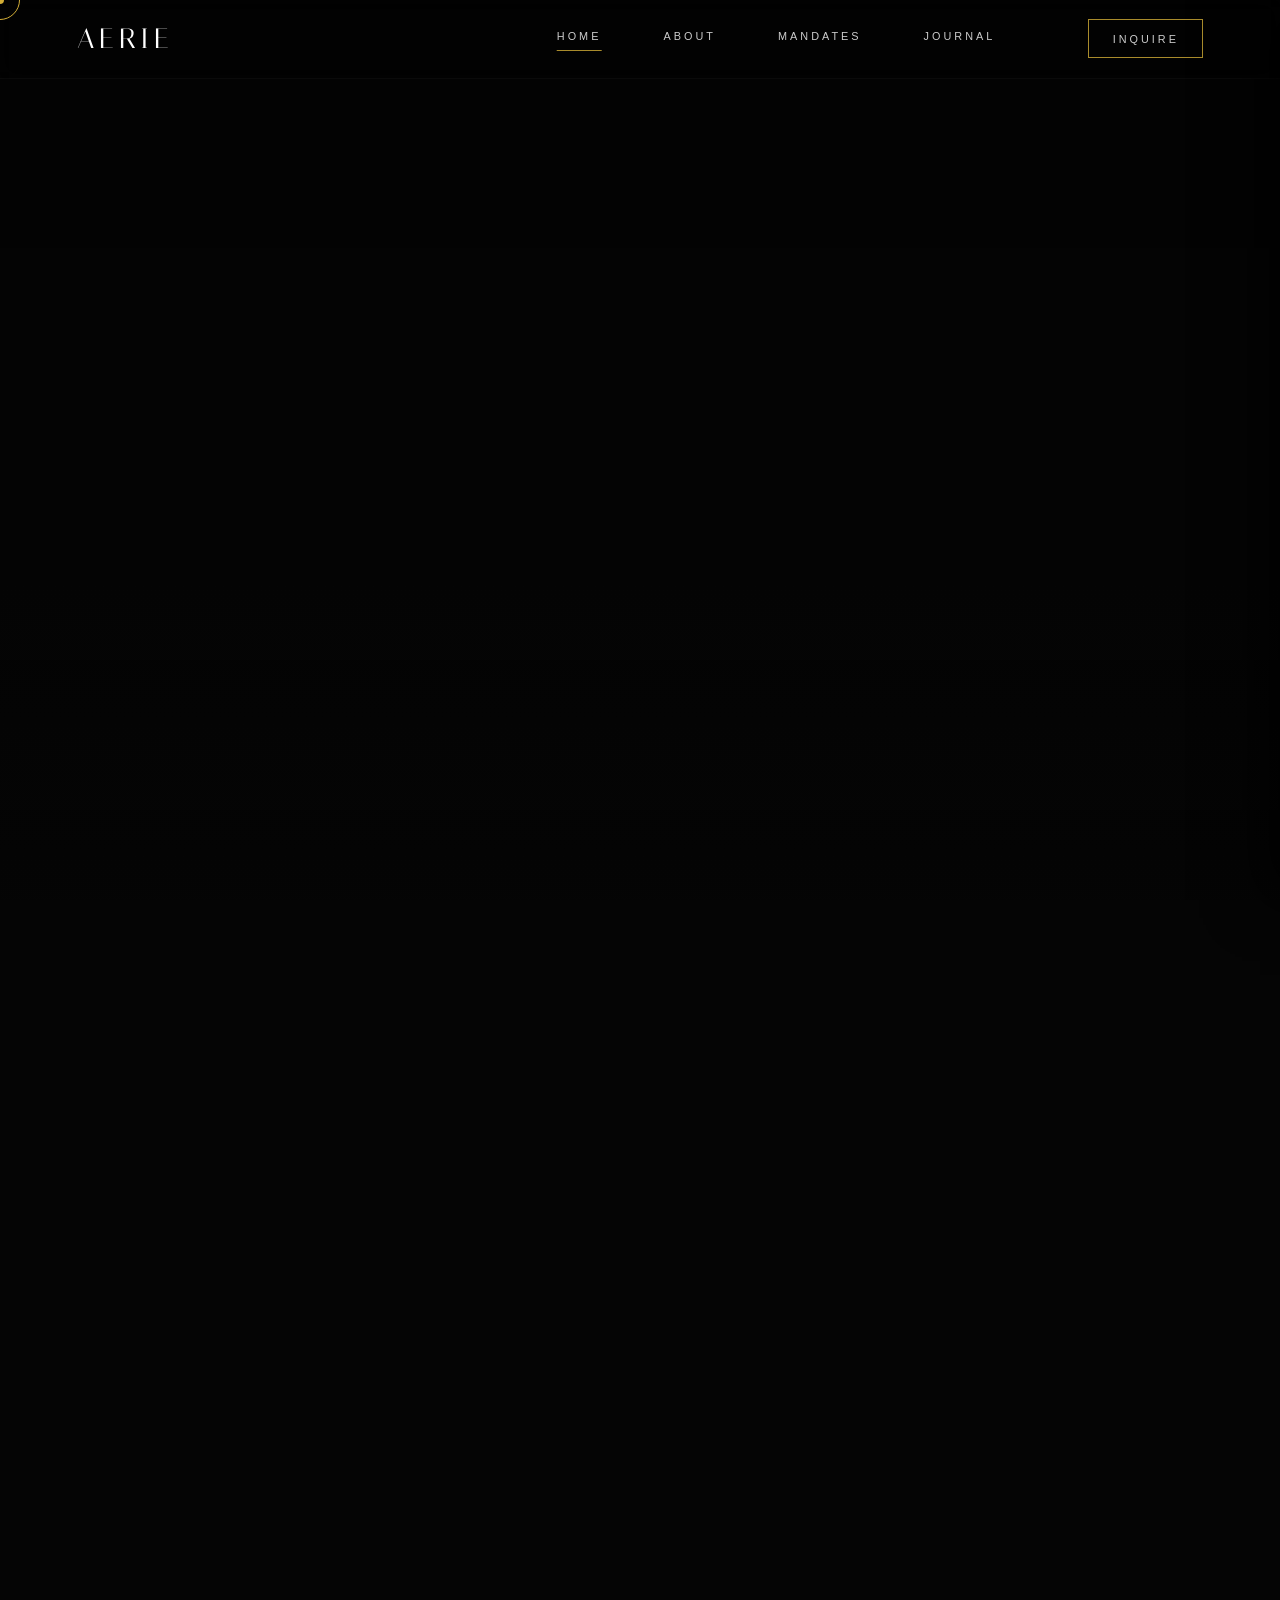
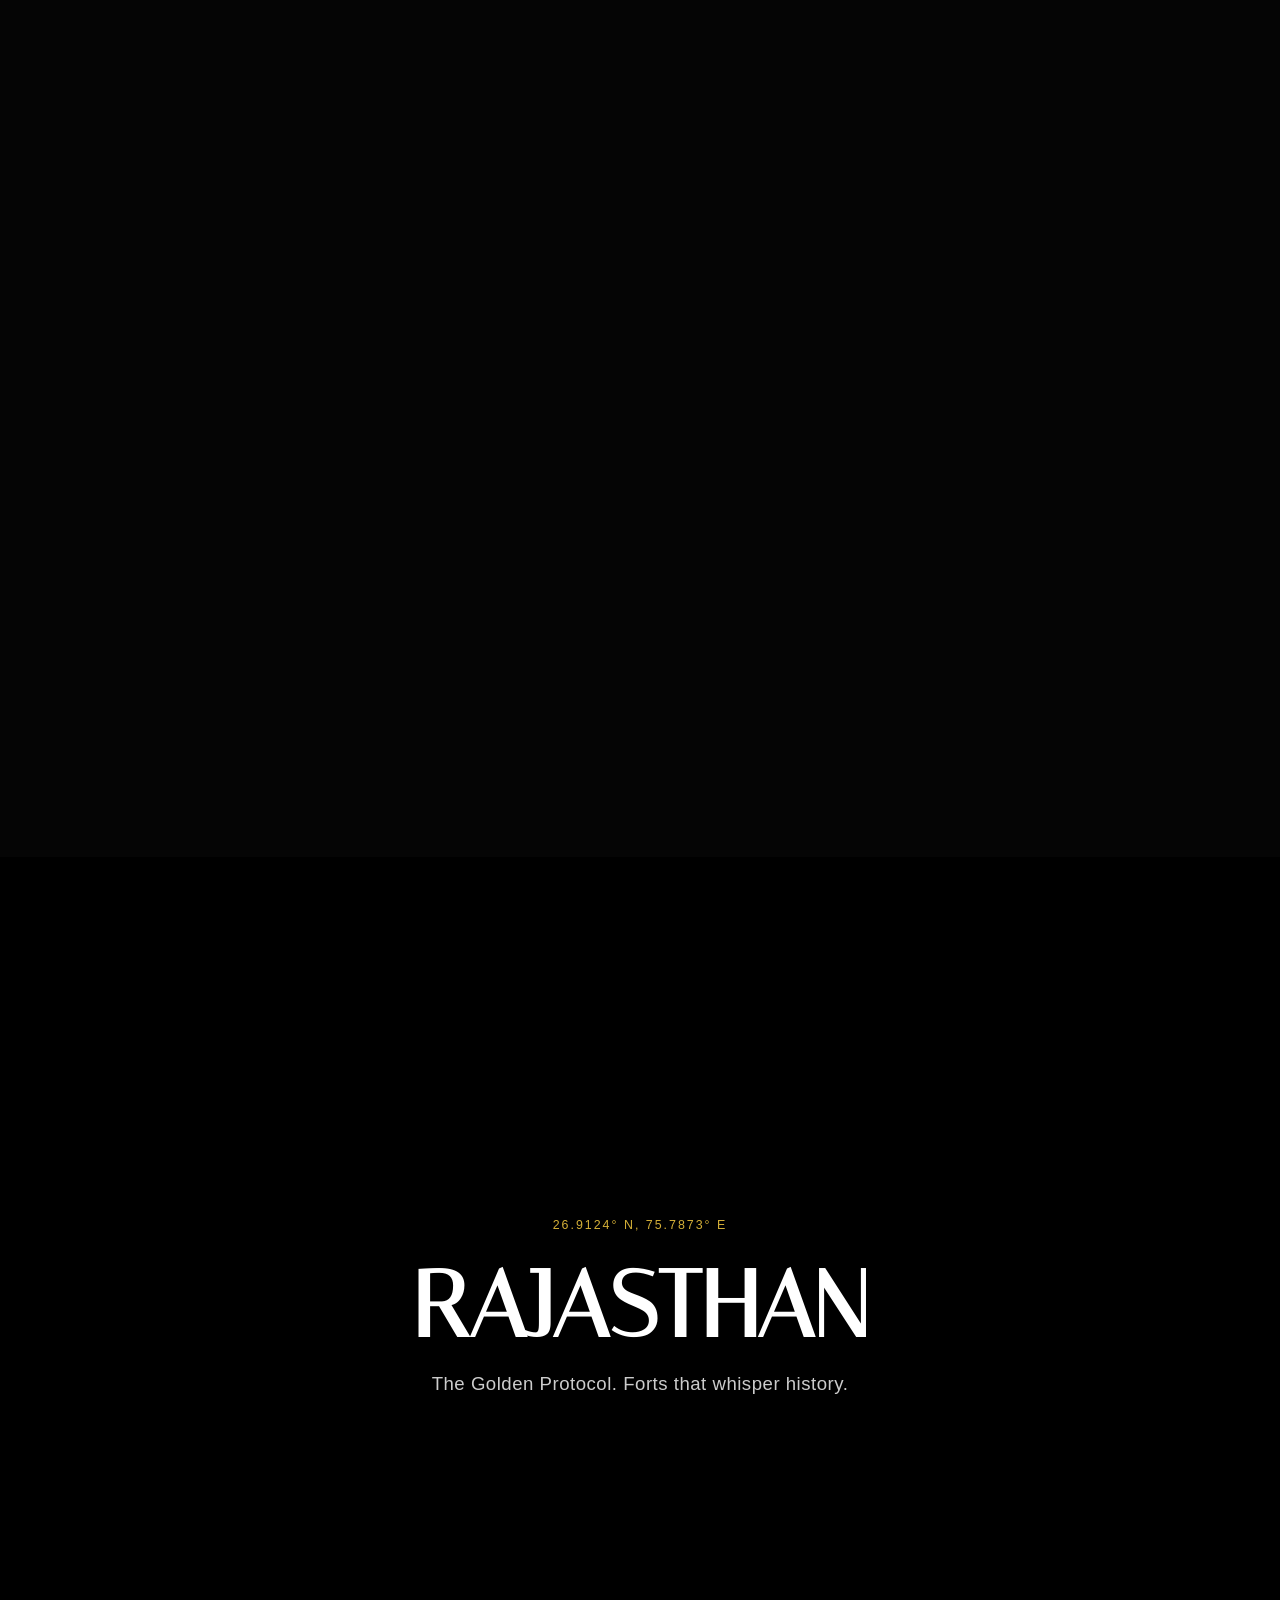
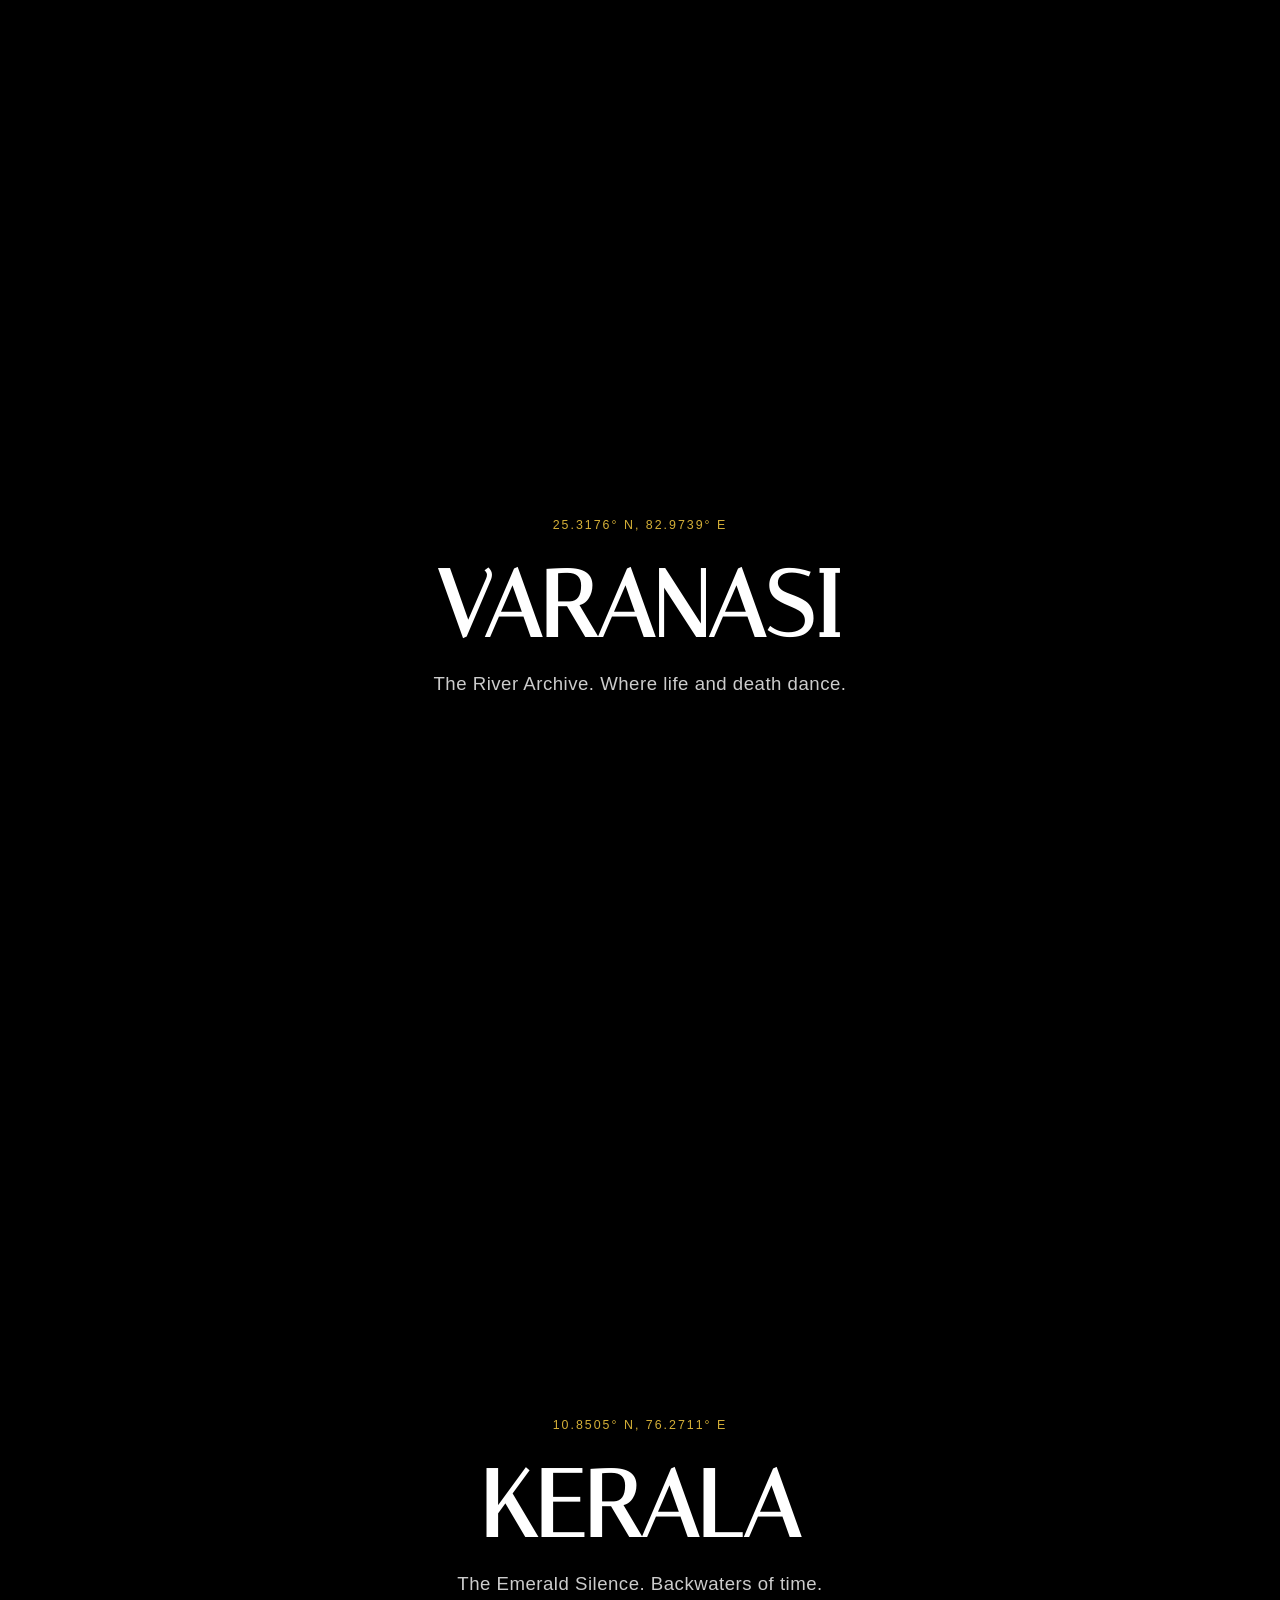
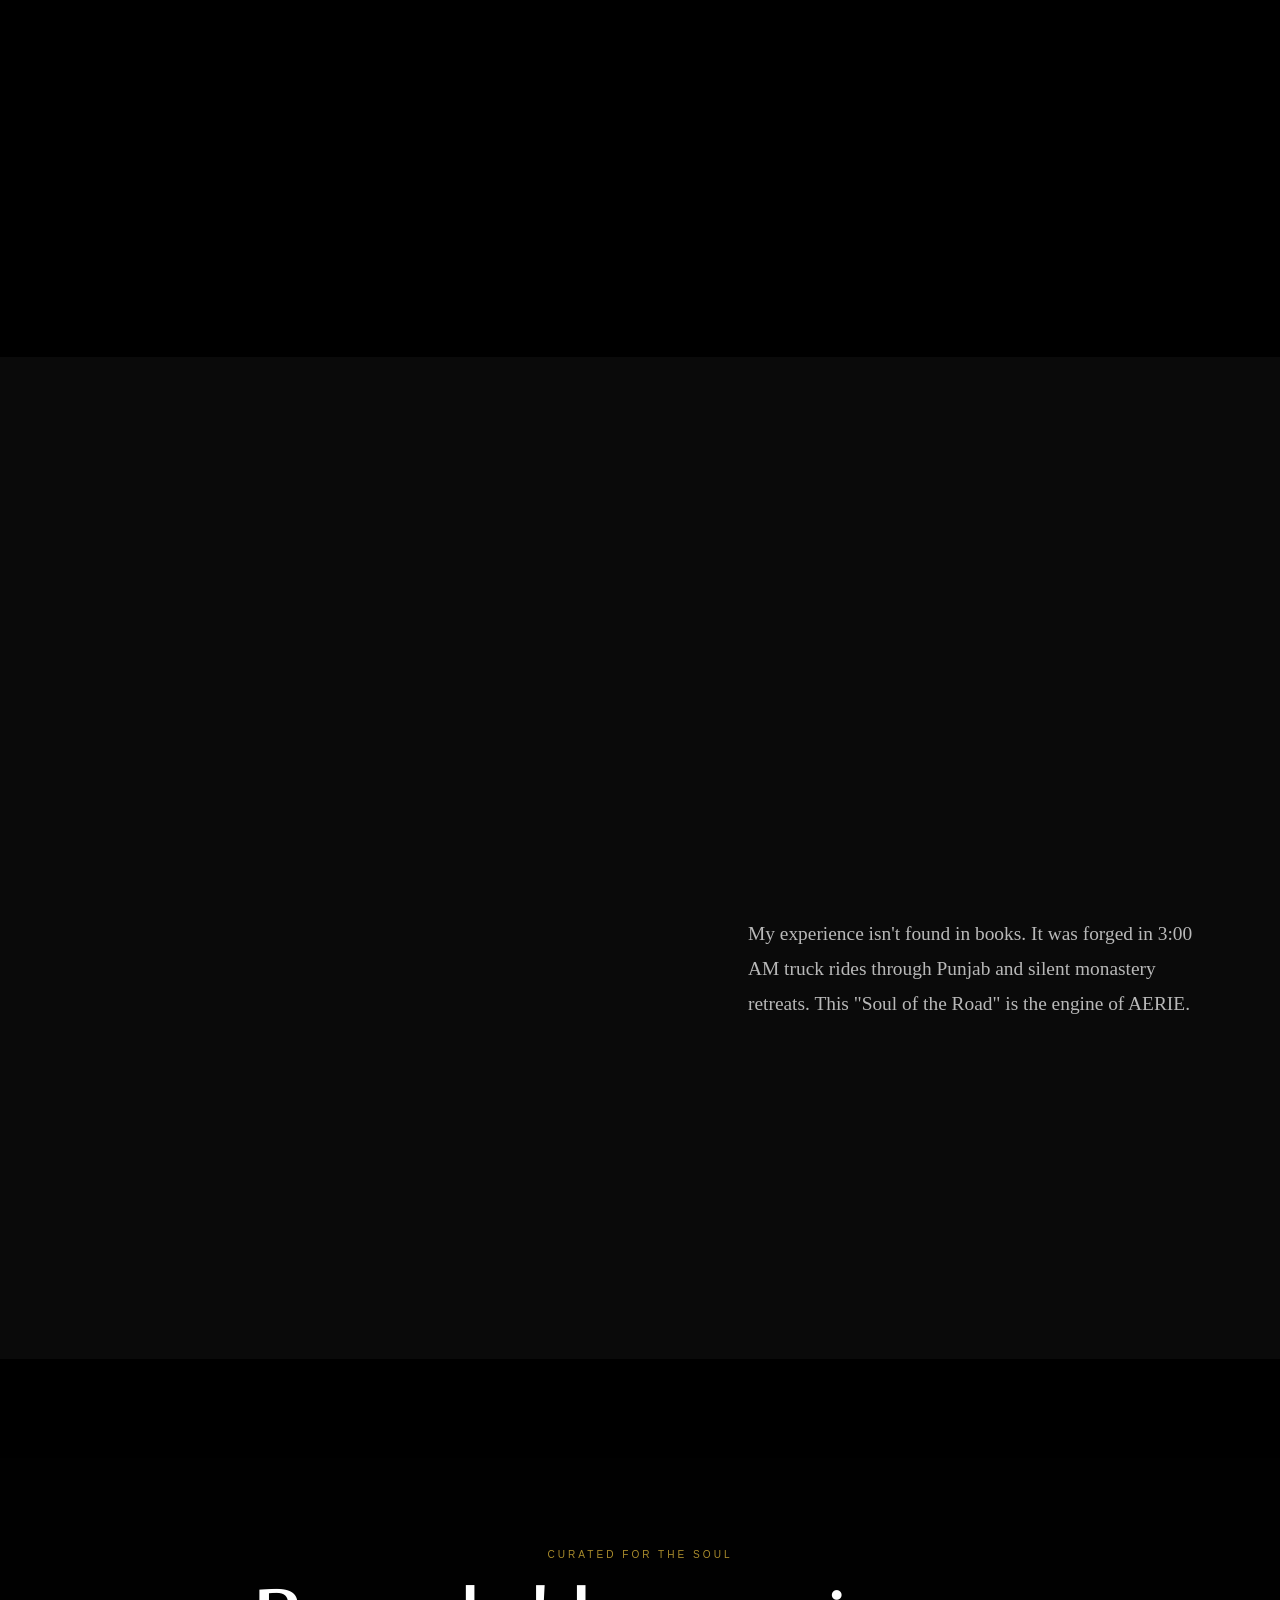
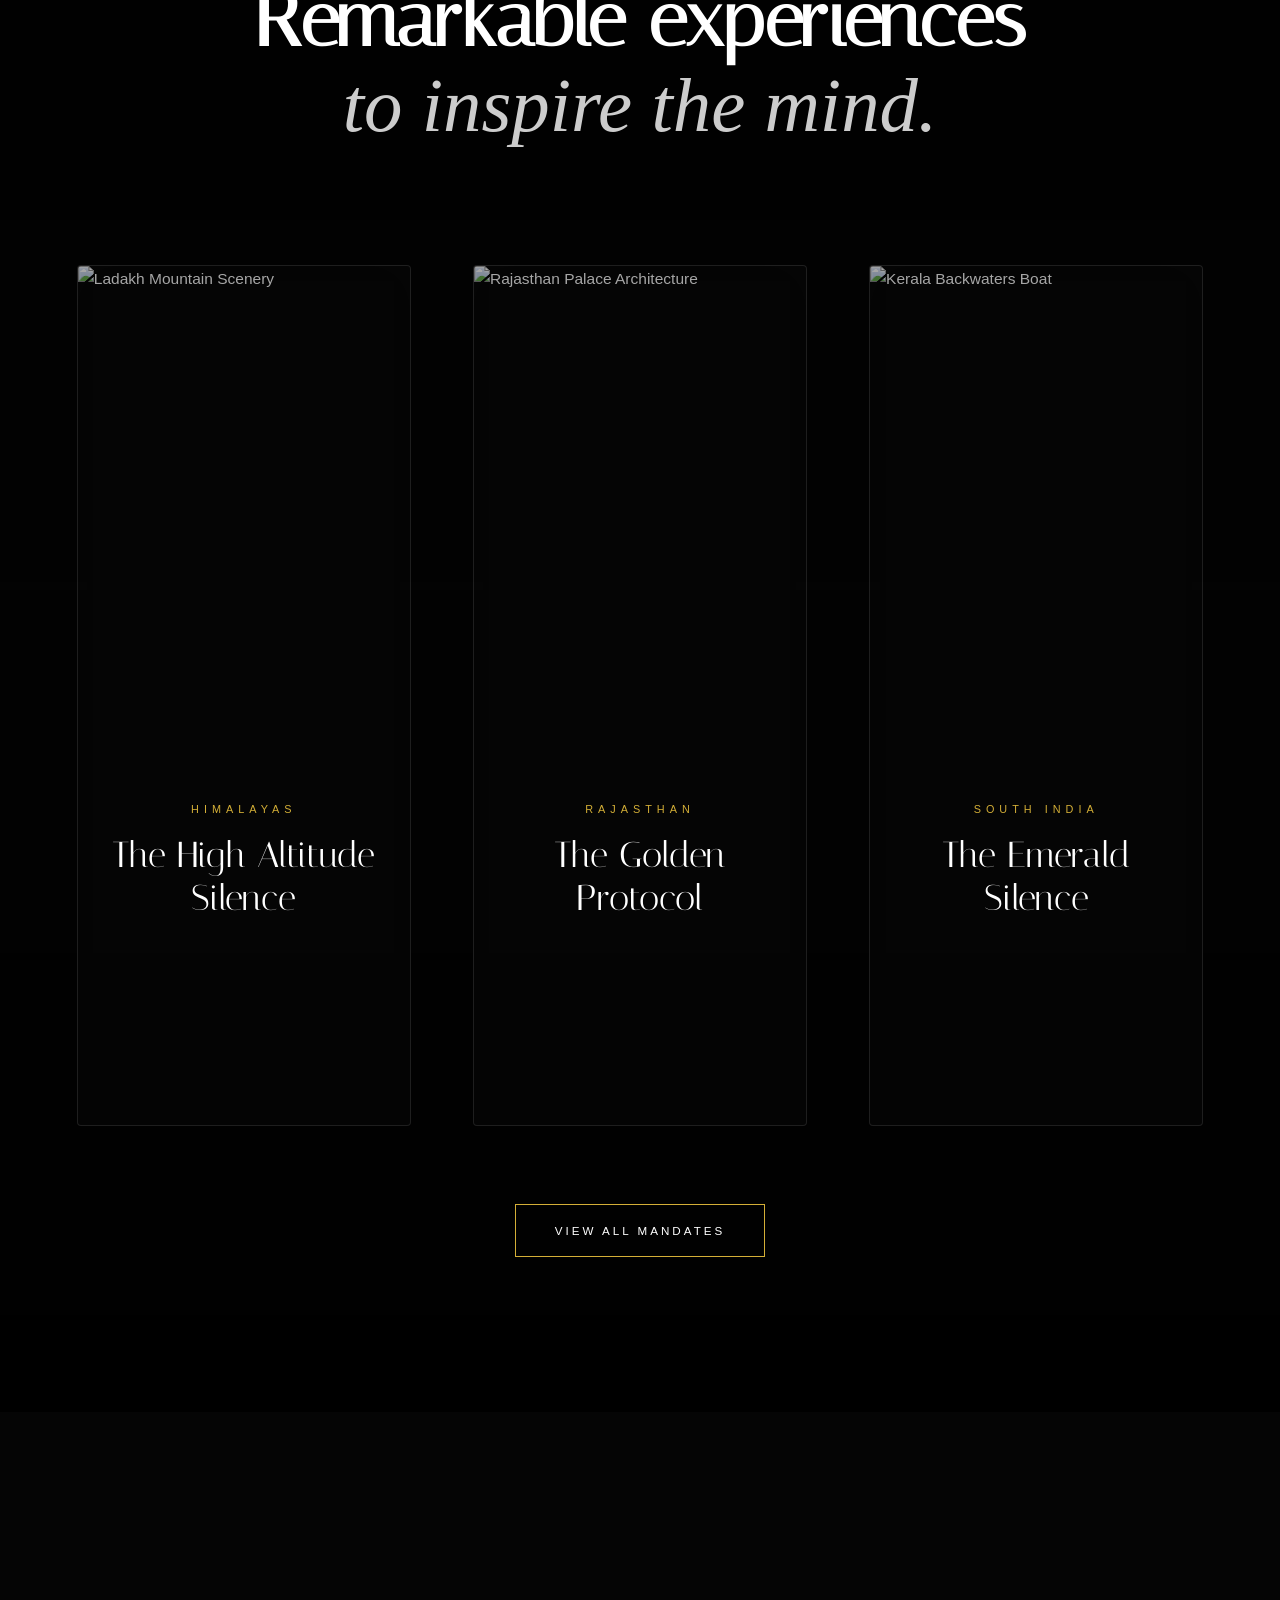
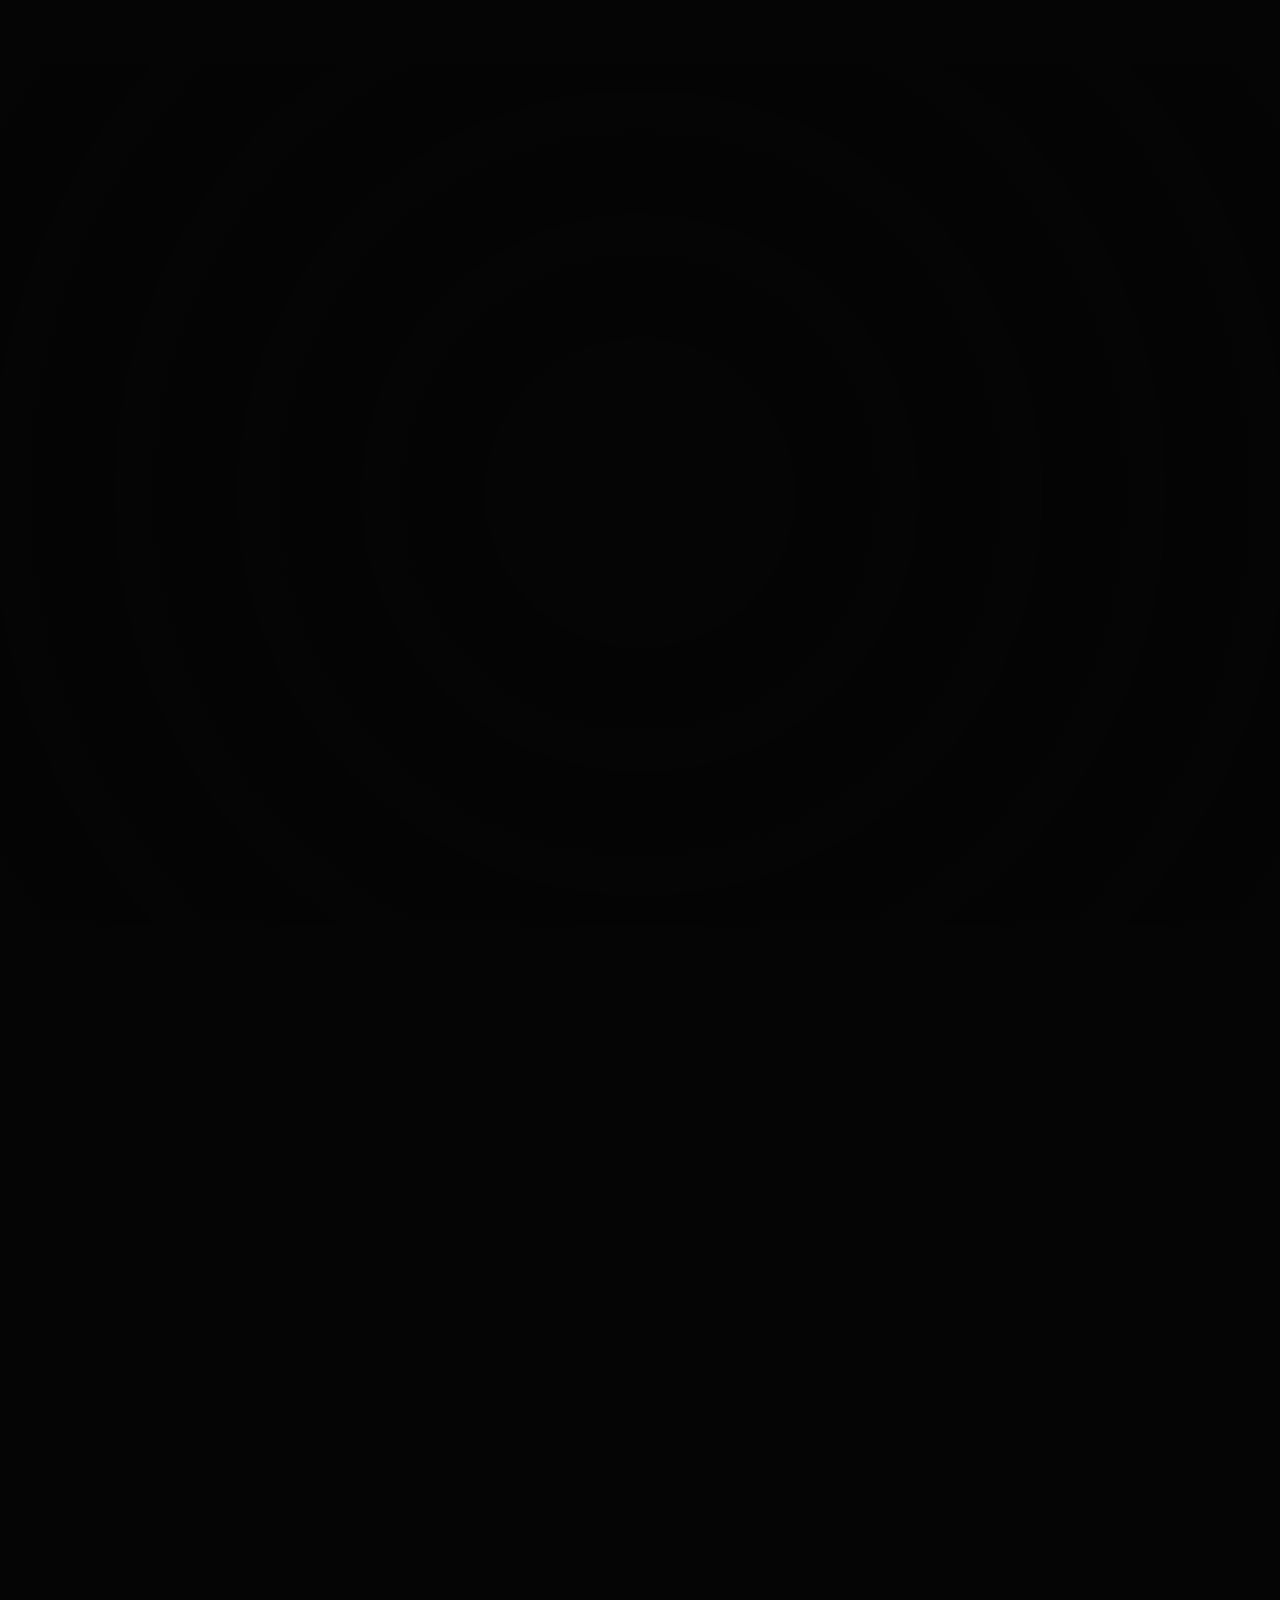
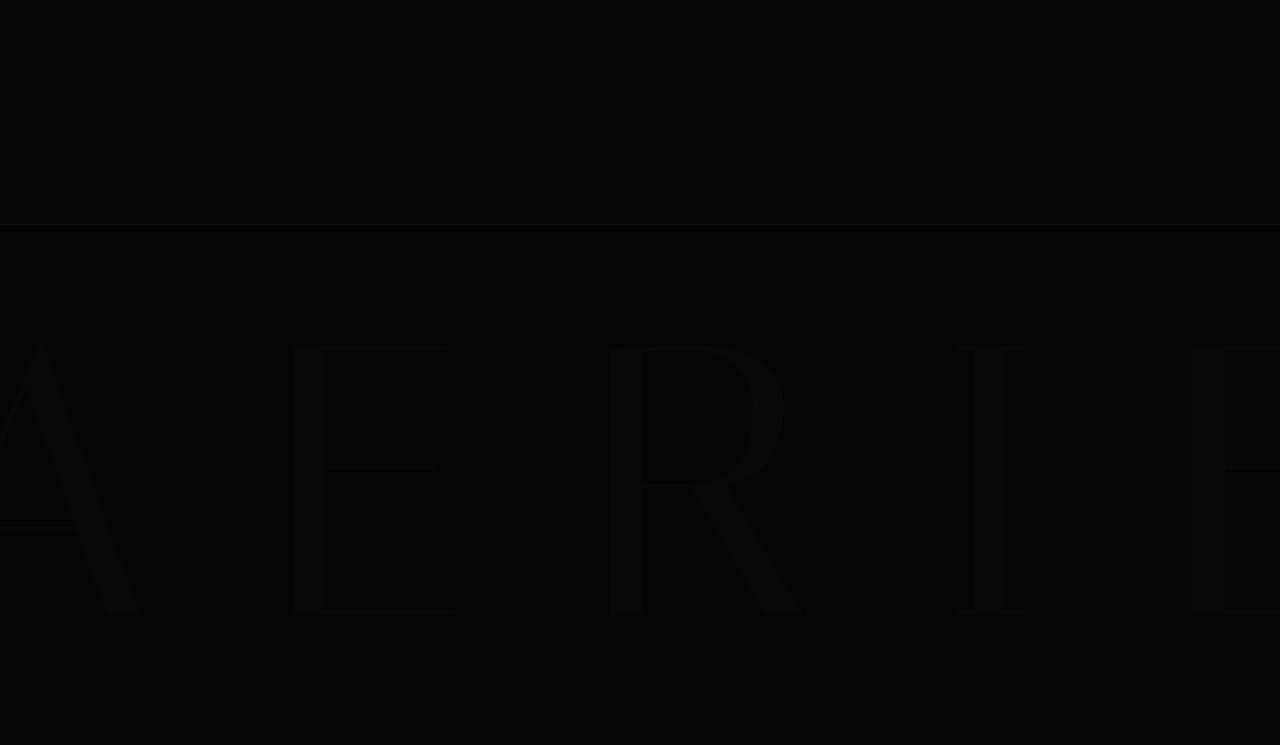
==== commit a9eb7f3a: "About page overhaul: Atlas layout, sticky nav, story panel images/stats, archives, process, philosop" ====
--- a/index.html
+++ b/index.html
@@ -5,7 +5,8 @@
     <meta charset="UTF-8">
     <meta name="viewport" content="width=device-width, initial-scale=1.0">
     <title>AERIE | Indian Soul • Dubai Standards</title>
-    <link rel="stylesheet" href="style.css">
+    <link rel="stylesheet" href="common.css">
+    <link rel="stylesheet" href="home.css">
     <link rel="preconnect" href="https://fonts.googleapis.com">
     <link rel="preconnect" href="https://fonts.gstatic.com" crossorigin>
     <link href="https://fonts.googleapis.com/css2?family=Bellefair&family=Italiana&family=Tenor+Sans&display=swap"
@@ -29,7 +30,10 @@
     </nav>
 
     <main id="app-content">
-        <header class="hero">
+        <header class="hero parallax-section">
+            <div class="parallax-bg"
+                style="background-image: linear-gradient(to bottom, rgba(0,0,0,0.3), rgba(0,0,0,0.1), #050505), url('https://images.unsplash.com/photo-1589182373726-e4f658ab50f0?q=80&w=2048&auto=format&fit=crop');"
+                data-speed="0.2"></div>
             <h1 class="reveal">THE PURSUIT <br><span class="editorial" style="color: var(--accent);">OF FEELING.</span>
             </h1>
             <p class="reveal">We don't just bridge borders. We architect
@@ -88,34 +92,44 @@
             </div>
         </section>
 
-        <!-- Core Beliefs (Compact) -->
-        <!-- Core Beliefs (Sleek Sub-section) -->
-        <section class="core-beliefs-compact reveal">
-            <div class="beliefs-container">
-                <div class="compact-header">
-                    <span class="section-label">THE FOUNDATION</span>
-                    <h2 class="section-title">Core <br><span class="editorial">Beliefs</span></h2>
-                    <p class="section-text"
-                        style="max-width: 320px; margin-top: 1.5rem; color: var(--text-sec); font-size: 1.1rem; line-height: 1.6;">
-                        Luxury isn't about comfort. It's about access to the inaccessible.</p>
-                </div>
-
-                <div class="beliefs-grid">
-                    <div class="belief-card">
-                        <span class="belief-num">01 // PHILOSOPHY</span>
-                        <h3>Rewire</h3>
-                        <p>Architecting experiences that rewire how you see the world.</p>
-                    </div>
-                    <div class="belief-card">
-                        <span class="belief-num">02 // MANDATE</span>
-                        <h3>Refinement</h3>
-                        <p>India's essence, surgically extracted and globally refined.</p>
-                    </div>
-                    <div class="belief-card">
-                        <span class="belief-num">03 // APPROACH</span>
-                        <h3>Access</h3>
-                        <p>True luxury begins where the paved road ends.</p>
-                    </div>
+        <!-- THE CANVAS OF INDIA (Cinematic Showcase) -->
+        <section class="india-showcase">
+            <header class="showcase-header">
+                <span class="section-label reveal">THE CANVAS</span>
+                <h2 class="section-title reveal" style="margin-bottom: 2rem;">India <br><span
+                        class="editorial-gold">Unveiled.</span></h2>
+            </header>
+
+            <div class="location-panel" style="z-index: 1;">
+                <div class="pan-bg"
+                    style="background-image: url('https://images.unsplash.com/photo-1590766940554-634a7ed41450?auto=format&fit=crop&q=80&w=2000');">
+                </div>
+                <div class="location-overlay">
+                    <span class="location-coord">26.9124° N, 75.7873° E</span>
+                    <h3 class="location-name">Rajasthan</h3>
+                    <p class="location-desc">The Golden Protocol. Forts that whisper history.</p>
+                </div>
+            </div>
+
+            <div class="location-panel" style="z-index: 2;">
+                <div class="pan-bg"
+                    style="background-image: url('https://images.unsplash.com/photo-1561359313-0639aad49ca6?auto=format&fit=crop&q=80&w=2000');">
+                </div>
+                <div class="location-overlay">
+                    <span class="location-coord">25.3176° N, 82.9739° E</span>
+                    <h3 class="location-name">Varanasi</h3>
+                    <p class="location-desc">The River Archive. Where life and death dance.</p>
+                </div>
+            </div>
+
+            <div class="location-panel" style="z-index: 3;">
+                <div class="pan-bg"
+                    style="background-image: url('https://images.unsplash.com/photo-1602216056096-3b40cc0c9944?auto=format&fit=crop&q=80&w=2000');">
+                </div>
+                <div class="location-overlay">
+                    <span class="location-coord">10.8505° N, 76.2711° E</span>
+                    <h3 class="location-name">Kerala</h3>
+                    <p class="location-desc">The Emerald Silence. Backwaters of time.</p>
                 </div>
             </div>
         </section>
@@ -146,77 +160,94 @@
             </div>
         </section>
 
-        <!-- Explore Our Trips Section (New) -->
+        <!-- CURATED FOR THE SOUL (3D Cinematic) -->
         <section class="explore-trips-section">
-            <div class="explore-header reveal">
+            <div class="explore-trips-bg"></div>
+
+            <div class="explore-header">
                 <span class="section-label">CURATED FOR THE SOUL</span>
                 <h2 class="section-title">Remarkable experiences <br><span class="editorial">to inspire the mind.</span>
                 </h2>
-                <p class="section-text"
-                    style="max-width: 500px; margin: 2rem auto; color: var(--text-sec); font-size: 1.1rem; line-height: 1.6;">
-                    These are not vacations. They are carefully designed interventions. From the high peaks of Ladakh to
-                    the
-                    royal courts of Rajasthan, each journey is a chapter waiting to be written.
-                </p>
-            </div>
-
-            <div class="trips-showcase-grid reveal">
-                <!-- Card 1 -->
+            </div>
+
+            <div class="trips-showcase-grid">
+                <!-- Card 1: Ladakh -->
                 <a href="mandates.html" class="trip-card">
-                    <div class="trip-img">
-                        <img src="https://images.unsplash.com/photo-1548013146-72479768b921?auto=format&fit=crop&w=800&q=80"
-                            alt="Ladakh">
-                    </div>
-                    <div class="trip-info">
-                        <span class="trip-cat">HIMALAYAS</span>
-                        <h3>The High Altitude Silence</h3>
+                    <div class="card-3d-layer">
+                        <div class="trip-img">
+                            <img src="https://images.unsplash.com/photo-1581793745862-99fde7fa73d2?auto=format&fit=crop&q=80&w=1000"
+                                alt="Ladakh Mountain Scenery">
+                        </div>
+                        <div class="trip-info">
+                            <span class="trip-cat">HIMALAYAS</span>
+                            <h3>The High Altitude Silence</h3>
+                            <p class="trip-description">An expedition through the high-altitude desert, where ancient
+                                monasteries meet obsidian cliffs.</p>
+                            <span class="trip-link">DISCOVER THE ODYSSEY</span>
+                        </div>
+                        <div class="card-shine"></div>
                     </div>
                 </a>
 
-                <!-- Card 2 -->
+                <!-- Card 2: Rajasthan -->
                 <a href="mandates.html" class="trip-card">
-                    <div class="trip-img">
-                        <img src="https://images.unsplash.com/photo-1590050752117-23a9d7f28a8d?auto=format&fit=crop&w=800&q=80"
-                            alt="Rajasthan">
-                    </div>
-                    <div class="trip-info">
-                        <span class="trip-cat">RAJASTHAN</span>
-                        <h3>The Royal Desert</h3>
+                    <div class="card-3d-layer">
+                        <div class="trip-img">
+                            <img src="https://images.unsplash.com/photo-1524492412937-b28074a5d7da?auto=format&fit=crop&q=80&w=1000"
+                                alt="Rajasthan Palace Architecture">
+                        </div>
+                        <div class="trip-info">
+                            <span class="trip-cat">RAJASTHAN</span>
+                            <h3>The Golden Protocol</h3>
+                            <p class="trip-description">Immerse yourself in regal heritage. Private stays in
+                                15th-century forts and desert safaris.</p>
+                            <span class="trip-link">DISCOVER THE ODYSSEY</span>
+                        </div>
+                        <div class="card-shine"></div>
                     </div>
                 </a>
 
-                <!-- Card 3 -->
+                <!-- Card 3: Kerala -->
                 <a href="mandates.html" class="trip-card">
-                    <div class="trip-img">
-                        <img src="https://images.unsplash.com/photo-1506461883276-594a12b11cf3?auto=format&fit=crop&w=800&q=80"
-                            alt="Kerala">
-                    </div>
-                    <div class="trip-info">
-                        <span class="trip-cat">KERALA</span>
-                        <h3>The Emerald Backwaters</h3>
+                    <div class="card-3d-layer">
+                        <div class="trip-img">
+                            <img src="https://images.unsplash.com/photo-1602216056096-3b40cc0c9944?auto=format&fit=crop&q=80&w=1000"
+                                alt="Kerala Backwaters Boat">
+                        </div>
+                        <div class="trip-info">
+                            <span class="trip-cat">SOUTH INDIA</span>
+                            <h3>The Emerald Silence</h3>
+                            <p class="trip-description">Navigate tranquil backwaters aboard a private kettuvalam. A
+                                slow-paced immersion into nature.</p>
+                            <span class="trip-link">DISCOVER THE ODYSSEY</span>
+                        </div>
+                        <div class="card-shine"></div>
                     </div>
                 </a>
             </div>
-            <div style="text-align: center; margin-top: 4rem;">
+
+            <div class="explore-cta-reveal" style="text-align: center;">
                 <a href="mandates.html" class="btn-gold">VIEW ALL MANDATES</a>
             </div>
         </section>
 
         <!-- The Pursuit of Feeling Manifesto -->
         <section class="manifesto-section">
-            <div class="manifesto-container reveal">
-                <span class="section-label">THE PHILOSOPHY</span>
-                <h2 class="manifesto-title">It’s not where you want to go. <br><span class="manifesto-highlight">It’s
-                        how
-                        you want to feel.</span></h2>
-                <div class="manifesto-body">
+            <div class="manifesto-minimal">
+                <div class="reveal">
+                    <span class="section-label">THE PHILOSOPHY</span>
+                    <h2 class="manifesto-title">It’s not where you want to go. <br><span class="editorial-gold">It’s how
+                            you want to feel.</span></h2>
+                </div>
+                <div class="manifesto-body reveal" style="transition-delay: 0.2s;">
                     <p>For us, travel isn't a checklist. It's a precise emotional calibration. A breathless ascent in
-                        the
-                        Andes. A silent prayer in Varanasi. A surge of adrenaline in the skeleton coast.</p>
+                        the Andes. A silent prayer in Varanasi. A surge of adrenaline in the skeleton coast.</p>
                     <p>We don't just plan logistics. We architect the emotional arc of your journey. From the initial
                         anticipation to the lasting afterglow.</p>
-                </div>
-                <a href="about.html" class="btn-gold-minimal">DISCOVER OUR ETHOS</a>
+                    <div style="margin-top: 3rem;">
+                        <a href="about.html" class="btn-gold">DISCOVER OUR ETHOS</a>
+                    </div>
+                </div>
             </div>
         </section>
 
@@ -395,6 +426,11 @@
         </div>
     </footer>
 
+    <!-- GSAP for Cinematic Animations -->
+    <script src="https://cdnjs.cloudflare.com/ajax/libs/gsap/3.12.5/gsap.min.js"></script>
+    <script src="https://cdnjs.cloudflare.com/ajax/libs/gsap/3.12.5/ScrollTrigger.min.js"></script>
+
+    <script src="https://unpkg.com/@studio-freight/lenis@1.0.33/dist/lenis.min.js"></script>
     <script src="app.js"></script>
 </body>
 
--- a/common.css
+++ b/common.css
@@ -0,0 +1,987 @@
+/* ==========================================================================
+   AERIE GLOBAL | COMMON CORE | PREMIUM DESIGN SYSTEM
+   ========================================================================== */
+
+:root {
+    /* --- COLOR PALETTE --- */
+    --bg-prime: #050505;
+    --bg-sec: #0a0a0a;
+    --bg-tertiary: #0f0f0f;
+
+    --accent: #d4af37;
+    --accent-dim: rgba(212, 175, 55, 0.15);
+    --accent-glow: rgba(212, 175, 55, 0.4);
+
+    --text-prime: #ffffff;
+    --text-sec: #cccccc;
+    --text-dim: #777777;
+
+    --border-light: rgba(255, 255, 255, 0.05);
+    --border-accent: rgba(212, 175, 55, 0.3);
+
+    /* --- TYPOGRAPHY --- */
+    --font-heading: 'Italiana', serif;
+    --font-editorial: 'Lora', serif;
+    --font-main: 'Montserrat', sans-serif;
+
+    /* --- SPACING & ANIMATION --- */
+    --spacing-page: clamp(1.5rem, 6vw, 6rem);
+    --ease-vincent: cubic-bezier(0.76, 0, 0.24, 1);
+    --ease-smooth: cubic-bezier(0.25, 0.46, 0.45, 0.94);
+}
+
+html {
+    font-size: clamp(12px, 0.9vw + 4px, 18px);
+}
+
+@import url('https://fonts.googleapis.com/css2?family=Italiana&family=Lora:ital,wght@0,400;1,400&family=Montserrat:wght@200;300;400;500&display=swap');
+
+/* ==========================================================================
+   RESET & GLOBAL BASICS
+   ========================================================================== */
+* {
+    margin: 0;
+    padding: 0;
+    box-sizing: border-box;
+}
+
+body {
+    background-color: var(--bg-prime);
+    color: var(--text-prime);
+    font-family: var(--font-main);
+    line-height: 1.7;
+    font-weight: 300;
+    overflow-x: hidden;
+    -webkit-font-smoothing: antialiased;
+}
+
+a {
+    text-decoration: none;
+    color: inherit;
+    transition: color 0.3s ease;
+}
+
+ul {
+    list-style: none;
+}
+
+img {
+    display: block;
+    max-width: 100%;
+    transition: opacity 0.3s ease;
+}
+
+/* Custom Scrollbar */
+::-webkit-scrollbar {
+    width: 6px;
+}
+
+::-webkit-scrollbar-track {
+    background: var(--bg-prime);
+}
+
+::-webkit-scrollbar-thumb {
+    background: #333;
+    border-radius: 3px;
+}
+
+::-webkit-scrollbar-thumb:hover {
+    background: var(--accent);
+}
+
+/* ==========================================================================
+   GLOBAL TYPOGRAPHY UTILITIES
+   ========================================================================== */
+.section-label {
+    font-family: var(--font-main);
+    font-size: 0.65rem;
+    letter-spacing: 0.4em;
+    color: var(--accent);
+    text-transform: uppercase;
+    display: block;
+    margin-bottom: 2rem;
+    font-weight: 500;
+}
+
+.editorial {
+    font-family: var(--font-editorial);
+    font-style: italic;
+    font-weight: 400;
+    opacity: 0.8;
+}
+
+.editorial-gold {
+    font-family: var(--font-editorial);
+    font-style: italic;
+    color: var(--accent);
+}
+
+.section-title {
+    font-family: var(--font-heading);
+    font-size: clamp(3rem, 6vw, 5rem);
+    line-height: 1.1;
+    margin-bottom: 1.5rem;
+    color: var(--text-prime);
+}
+
+.section-text {
+    font-family: var(--font-editorial);
+    font-size: 1.25rem;
+    color: var(--text-sec);
+    line-height: 1.8;
+}
+
+/* Buttons */
+.btn-gold,
+.btn-outline,
+.btn-gold-minimal {
+    display: inline-block;
+    padding: 1rem 2.5rem;
+    background: transparent;
+    border: 1px solid var(--accent);
+    color: var(--text-prime) !important;
+    text-transform: uppercase;
+    font-size: 0.75rem;
+    letter-spacing: 3px;
+    font-family: var(--font-main);
+    cursor: pointer;
+    transition: all 0.3s ease;
+    text-decoration: none;
+    position: relative;
+    z-index: 10;
+}
+
+.btn-gold:hover,
+.btn-outline:hover,
+.btn-gold-minimal:hover {
+    background: var(--accent) !important;
+    color: #000 !important;
+    box-shadow: 0 0 15px rgba(212, 175, 55, 0.3);
+    transform: translateY(-2px);
+    border-color: var(--accent) !important;
+}
+
+/* ==========================================================================
+   SHARED UI COMPONENTS
+   ========================================================================== */
+
+/* Cinematic Navigation */
+nav {
+    position: fixed;
+    top: 0;
+    width: 100%;
+    padding: 1.25rem var(--spacing-page);
+    display: flex;
+    justify-content: space-between;
+    align-items: center;
+    z-index: 1000;
+    transition: all 0.5s var(--ease-vincent);
+    background: rgba(5, 5, 5, 0.05);
+    backdrop-filter: blur(10px);
+    -webkit-backdrop-filter: blur(10px);
+    border-bottom: 1px solid rgba(255, 255, 255, 0.03);
+    color: #fff;
+}
+
+nav.scrolled {
+    padding: 1rem var(--spacing-page);
+    background: rgba(5, 5, 5, 0.9);
+    backdrop-filter: blur(20px);
+    -webkit-backdrop-filter: blur(20px);
+    border-bottom: 1px solid rgba(255, 255, 255, 0.08);
+}
+
+.logo {
+    font-family: var(--font-heading);
+    font-size: 1.8rem;
+    line-height: 1;
+    /* Ensures optical vertical centering */
+    letter-spacing: 5px;
+    color: var(--text-prime);
+    font-weight: 400;
+}
+
+.nav-links {
+    display: flex;
+    align-items: center;
+    /* ensures links vertically center with each other */
+    gap: 4rem;
+}
+
+.nav-links a {
+    font-family: var(--font-main);
+    font-size: 0.7rem;
+    letter-spacing: 3px;
+    text-transform: uppercase;
+    opacity: 0.8;
+    position: relative;
+    padding-bottom: 5px;
+    transition: opacity 0.3s;
+}
+
+.nav-links a::after {
+    content: '';
+    position: absolute;
+    bottom: 0;
+    left: 50%;
+    width: 0%;
+    height: 1px;
+    background: var(--accent);
+    transition: all 0.4s var(--ease-vincent);
+    transform: translateX(-50%);
+}
+
+.nav-links a:hover {
+    opacity: 1;
+    color: var(--accent);
+}
+
+.nav-links a:hover::after,
+.nav-links a.active::after {
+    width: 100%;
+}
+
+.nav-links a:last-child {
+    border: 1px solid var(--accent);
+    padding: 0.6rem 1.5rem;
+    margin-left: 2rem;
+    transition: all 0.3s;
+}
+
+.nav-links a:last-child:hover {
+    background: var(--accent);
+    color: #000;
+}
+
+.nav-links a:last-child::after {
+    display: none;
+}
+
+/* Mobile Menu Toggle (Burger) */
+.burger-menu {
+    display: none;
+    flex-direction: column;
+    justify-content: space-between;
+    width: 30px;
+    height: 12px;
+    cursor: pointer;
+    z-index: 1005;
+}
+
+.burger-line {
+    width: 100%;
+    height: 1px;
+    background: #fff;
+    transition: all 0.3s ease;
+}
+
+.burger-menu.open .burger-line:nth-child(1) {
+    transform: rotate(45deg) translate(5px, 5px);
+}
+
+.burger-menu.open .burger-line:nth-child(2) {
+    opacity: 0;
+}
+
+.burger-menu.open .burger-line:nth-child(3) {
+    transform: rotate(-45deg) translate(5px, -5px);
+}
+
+@media (max-width: 1024px) {
+    .nav-links {
+        display: none;
+    }
+
+    .burger-menu {
+        display: flex;
+    }
+}
+
+/* Mobile Menu Overlay */
+.mobile-menu-overlay {
+    position: fixed;
+    inset: 0;
+    background: var(--bg-prime);
+    z-index: 1001;
+    display: flex;
+    flex-direction: column;
+    justify-content: center;
+    align-items: center;
+    opacity: 0;
+    pointer-events: none;
+    transition: opacity 0.4s ease;
+    padding: 2rem;
+}
+
+.mobile-menu-overlay.active {
+    opacity: 1;
+    pointer-events: all;
+}
+
+.mobile-nav-links {
+    list-style: none;
+    text-align: center;
+    display: flex;
+    flex-direction: column;
+    gap: 2rem;
+}
+
+.mobile-nav-item {
+    font-family: var(--font-heading);
+    font-size: 2.5rem;
+    color: #fff;
+    opacity: 0;
+    transform: translateY(20px);
+    transition: all 0.5s var(--ease-vincent);
+}
+
+.mobile-menu-overlay.active .mobile-nav-item {
+    opacity: 1;
+    transform: translateY(0);
+}
+
+.mobile-menu-overlay.active .mobile-nav-item:nth-child(1) {
+    transition-delay: 0.1s;
+}
+
+.mobile-menu-overlay.active .mobile-nav-item:nth-child(2) {
+    transition-delay: 0.2s;
+}
+
+.mobile-menu-overlay.active .mobile-nav-item:nth-child(3) {
+    transition-delay: 0.3s;
+}
+
+.mobile-menu-overlay.active .mobile-nav-item:nth-child(4) {
+    transition-delay: 0.4s;
+}
+
+.mobile-menu-overlay.active .mobile-nav-item:nth-child(5) {
+    transition-delay: 0.5s;
+}
+
+/* Animated Cursor */
+body {
+    cursor: none;
+}
+
+#cursor {
+    position: fixed;
+    width: 8px;
+    height: 8px;
+    background: var(--accent);
+    border-radius: 50%;
+    pointer-events: none;
+    z-index: 10001;
+    transform: translate(-50%, -50%);
+    mix-blend-mode: difference;
+    transition: transform 0.2s var(--ease-smooth);
+}
+
+#cursor-follower {
+    position: fixed;
+    width: 40px;
+    height: 40px;
+    border: 1px solid var(--accent);
+    border-radius: 50%;
+    pointer-events: none;
+    z-index: 10000;
+    transform: translate(-50%, -50%);
+    transition: width 0.5s var(--ease-vincent), height 0.5s var(--ease-vincent), background 0.5s var(--ease-vincent), border-color 0.5s var(--ease-vincent), opacity 0.5s var(--ease-vincent);
+    background: transparent;
+}
+
+.cursor-active {
+    width: 80px !important;
+    height: 80px !important;
+    background: rgba(212, 175, 55, 0.1);
+    border-color: var(--accent) !important;
+    border-width: 1px !important;
+}
+
+/* Page Transitions */
+.page-transition-curtain {
+    position: fixed;
+    top: 0;
+    left: 0;
+    width: 100%;
+    height: 100%;
+    background: #000;
+    z-index: 10000;
+    pointer-events: none;
+    transform: scaleY(0);
+    transform-origin: top;
+    transition: transform 0.8s cubic-bezier(0.77, 0, 0.175, 1);
+}
+
+.page-transition-curtain.active {
+    transform: scaleY(1);
+    transform-origin: bottom;
+}
+
+.page-transition-curtain.exit {
+    transform: scaleY(0);
+    transform-origin: top;
+}
+
+.transition-container {
+    position: fixed;
+    inset: 0;
+    z-index: 20000;
+    display: flex;
+    pointer-events: none;
+    justify-content: center;
+    align-items: center;
+}
+
+.trans-panel {
+    position: absolute;
+    top: 0;
+    height: 100%;
+    width: 33.4%;
+    background: #000;
+    transform-origin: bottom;
+    transition: transform 0.8s cubic-bezier(0.77, 0, 0.175, 1);
+}
+
+.trans-panel.p1 {
+    left: 0;
+    transition-delay: 0s;
+}
+
+.trans-panel.p2 {
+    left: 33.3%;
+    transition-delay: 0.1s;
+    border-left: 1px solid #141414;
+    border-right: 1px solid #141414;
+}
+
+.trans-panel.p3 {
+    right: 0;
+    transition-delay: 0.2s;
+}
+
+.trans-logo {
+    position: absolute;
+    z-index: 20001;
+    font-family: var(--font-heading);
+    font-size: 3rem;
+    color: var(--accent);
+    letter-spacing: 10px;
+    opacity: 0;
+    transform: translateY(20px);
+    transition: all 0.5s ease;
+}
+
+.transition-container.reveal-page .trans-panel {
+    transform: scaleY(0);
+    transform-origin: top;
+}
+
+.transition-container.exit-page .trans-logo {
+    opacity: 1;
+    transform: translateY(0);
+    transition-delay: 0.2s;
+}
+
+.transition-container.exit-page .trans-panel {
+    transform: scaleY(1);
+    transform-origin: bottom;
+}
+
+/* Inquire Overlay V2 (Side Drawer / Non-Blocking) */
+.inquire-overlay {
+    position: fixed;
+    top: 0;
+    right: 0;
+    bottom: 0;
+    left: 0;
+    /* Full screen */
+    z-index: 15000;
+    pointer-events: none;
+    /* Let clicks pass through empty space */
+}
+
+/* Remove Backdrop to allow viewing content */
+.inquire-backdrop {
+    display: none;
+}
+
+.inquire-container {
+    position: absolute;
+    top: 0;
+    right: 0;
+    width: 550px;
+    max-width: 90vw;
+    height: 100vh;
+    background: #080808;
+    /* Solid dark color for better contrast/readability */
+    border-left: 1px solid var(--accent);
+    transform: translateX(100%);
+    transition: transform 0.6s cubic-bezier(0.16, 1, 0.3, 1);
+    pointer-events: auto;
+    /* MUST be auto to capture clicks */
+    cursor: auto;
+    overflow-y: auto;
+    display: flex;
+    flex-direction: column;
+    box-shadow: -20px 0 50px rgba(0, 0, 0, 0.8);
+    z-index: 15001;
+    /* Ensure above overlay */
+}
+
+.inquire-overlay.open .inquire-container {
+    transform: translateX(0);
+}
+
+.inquire-header {
+    padding: 5rem 4rem 3rem 4rem;
+    border-bottom: 1px solid rgba(255, 255, 255, 0.05);
+    position: relative;
+    /* Clean gradient - no tacky colors */
+    background: linear-gradient(to bottom, rgba(0, 0, 0, 0.2), transparent);
+    flex-shrink: 0;
+}
+
+.inquire-close {
+    position: absolute;
+    top: 4rem;
+    right: 4rem;
+    cursor: pointer;
+    width: 44px;
+    /* Larger hit area */
+    height: 44px;
+    border: 1px solid rgba(255, 255, 255, 0.1);
+    border-radius: 50%;
+    display: flex;
+    justify-content: center;
+    align-items: center;
+    color: var(--text-dim);
+    transition: all 0.4s var(--ease-vincent);
+    font-size: 0.8rem;
+    z-index: 100;
+    /* Ensure on top of header content */
+    background: rgba(0, 0, 0, 0.2);
+    /* Slight fill for hit detection */
+}
+
+.inquire-close:hover {
+    color: var(--accent);
+    border-color: var(--accent);
+    transform: rotate(90deg);
+}
+
+.inquire-header h2 {
+    font-family: var(--font-heading);
+    font-size: 3.5rem;
+    color: var(--text-prime);
+    margin-top: 1rem;
+    line-height: 1;
+    letter-spacing: -1px;
+}
+
+.section-label {
+    display: block;
+    font-size: 0.65rem;
+    letter-spacing: 3px;
+    color: var(--accent);
+    margin-bottom: 1rem;
+    opacity: 0.8;
+}
+
+.inquire-body {
+    display: flex;
+    flex-direction: column;
+    height: 100%;
+    min-height: auto;
+}
+
+/* Minimalist Form Inputs */
+.inquire-form {
+    padding: 4rem;
+    flex-grow: 1;
+}
+
+.form-group {
+    position: relative;
+    margin-bottom: 3rem;
+}
+
+.form-input {
+    width: 100%;
+    background: rgba(255, 255, 255, 0.03);
+    /* Subtle background for hit area */
+    border: 1px solid rgba(255, 255, 255, 0.1);
+    /* Explicit border */
+    border-radius: 4px;
+    /* Slight rounding */
+    padding: 1rem 1.2rem;
+    color: #fff;
+    /* Max contrast */
+    font-family: var(--font-main);
+    font-size: 1.1rem;
+    transition: all 0.3s ease;
+}
+
+.form-input:focus {
+    outline: 2px solid var(--accent);
+    /* Clear focus ring for accessibility */
+    outline-offset: 2px;
+    background: rgba(0, 0, 0, 0.5);
+    border-color: var(--accent);
+}
+
+.form-input::placeholder {
+    color: rgba(255, 255, 255, 0.5);
+    /* Higher contrast placeholder */
+    font-size: 0.9rem;
+    letter-spacing: 1px;
+}
+
+/* Ensure modal buttons span correctly */
+.inquire-form .btn-gold {
+    display: block;
+    width: 100%;
+    margin-top: 2rem;
+    text-align: center;
+}
+
+.inquire-footer {
+    padding: 3rem 4rem;
+    border-top: 1px solid rgba(255, 255, 255, 0.05);
+    background: rgba(0, 0, 0, 0.2);
+}
+
+.contact-row {
+    display: flex;
+    justify-content: space-between;
+    margin-bottom: 0.5rem;
+}
+
+.contact-label {
+    font-size: 0.7rem;
+    color: var(--text-dim);
+    letter-spacing: 1px;
+}
+
+.contact-value {
+    font-size: 0.9rem;
+    color: var(--text-sec);
+    font-family: var(--font-editorial);
+}
+
+.inquire-sidebar {
+    padding: 4rem;
+    background: rgba(255, 255, 255, 0.01);
+    display: flex;
+    flex-direction: column;
+    justify-content: center;
+    gap: 3rem;
+}
+
+.sidebar-block h4 {
+    font-size: 0.7rem;
+    letter-spacing: 2px;
+    color: var(--text-dim);
+    margin-bottom: 0.5rem;
+    text-transform: uppercase;
+}
+
+.sidebar-block p {
+    font-family: var(--font-editorial);
+    color: var(--text-sec);
+    font-size: 1.1rem;
+    line-height: 1.6;
+}
+
+/* Service Pillars V2 */
+.service-pillars-section {
+    padding: 10rem var(--spacing-page);
+    background: var(--bg-sec);
+}
+
+.pillars-grid {
+    display: grid;
+    grid-template-columns: repeat(3, 1fr);
+    gap: 4rem;
+    max-width: 1400px;
+    margin: 0 auto;
+}
+
+.pillar-card {
+    padding: 4rem 3rem;
+    background: rgba(255, 255, 255, 0.02);
+    border: 1px solid var(--border-light);
+    transition: all 0.5s var(--ease-vincent);
+    text-align: center;
+}
+
+.pillar-card:hover {
+    background: rgba(212, 175, 55, 0.03);
+    border-color: var(--accent);
+    transform: translateY(-10px);
+}
+
+.pillar-icon {
+    width: 50px;
+    height: 50px;
+    margin: 0 auto 2.5rem;
+}
+
+.icon-svg {
+    width: 100%;
+    height: 100%;
+    fill: var(--accent);
+    opacity: 0.8;
+}
+
+.pillar-card h3 {
+    font-family: var(--font-heading);
+    font-size: 1.8rem;
+    margin-bottom: 1.5rem;
+    color: #fff;
+}
+
+.pillar-card p {
+    font-size: 0.95rem;
+    color: var(--text-sec);
+    line-height: 1.6;
+}
+
+/* Footer (Unified) */
+/* Minimal button style removed - unified into global button styles */
+
+footer {
+    position: relative;
+    overflow: hidden;
+    padding: 8rem var(--spacing-page) 4rem;
+    background: #050505;
+    border-top: 1px solid var(--border-light);
+    color: var(--text-dim);
+    font-size: 0.9rem;
+}
+
+footer::before {
+    content: 'A E R I E';
+    position: absolute;
+    top: 50%;
+    left: 50%;
+    transform: translate(-50%, -50%);
+    font-family: var(--font-heading);
+    font-size: 30vw;
+    color: #ffffff;
+    opacity: 0.02;
+    pointer-events: none;
+    white-space: nowrap;
+    z-index: 1;
+}
+
+.footer-grid {
+    position: relative;
+    z-index: 2;
+    display: grid;
+    grid-template-columns: 2fr 1fr 1fr;
+    gap: 8rem;
+    margin-bottom: 6rem;
+}
+
+.footer-brand h2 {
+    font-family: var(--font-heading);
+    font-size: 3rem;
+    color: #fff;
+    margin-bottom: 1rem;
+}
+
+.footer-col h4 {
+    font-size: 0.75rem;
+    letter-spacing: 4px;
+    color: #fff;
+    margin-bottom: 2.5rem;
+}
+
+.footer-col ul {
+    display: flex;
+    flex-direction: column;
+    gap: 1.25rem;
+}
+
+.footer-col a {
+    position: relative;
+    color: var(--text-sec);
+    font-size: 1rem;
+    transition: 0.4s var(--ease-vincent);
+    display: inline-block;
+    padding-bottom: 4px;
+}
+
+.footer-col a::after {
+    content: '';
+    position: absolute;
+    bottom: 0;
+    left: 0;
+    width: 0%;
+    height: 1px;
+    background: var(--accent);
+    transition: width 0.4s var(--ease-vincent);
+}
+
+.footer-col a:hover {
+    color: #fff;
+}
+
+.footer-col a:hover::after {
+    width: 100%;
+}
+
+.footer-bottom {
+    position: relative;
+    z-index: 2;
+    display: flex;
+    justify-content: space-between;
+    padding-top: 2rem;
+    border-top: 1px solid var(--border-light);
+    font-size: 0.75rem;
+    color: var(--text-dim);
+    letter-spacing: 1px;
+}
+
+/* Global Utilities */
+.reveal {
+    opacity: 0;
+    transform: translateY(30px);
+    transition: transform 1.2s var(--ease-vincent), opacity 1.2s var(--ease-vincent);
+    will-change: transform, opacity;
+}
+
+.reveal.active {
+    opacity: 1;
+    transform: translateY(0);
+}
+
+.scroll-progress-bar {
+    position: fixed;
+    top: 0;
+    left: 0;
+    height: 3px;
+    background: var(--accent);
+    z-index: 10001;
+    width: 0%;
+    box-shadow: 0 0 10px var(--accent-glow);
+    transition: width 0.1s linear;
+}
+
+/* Stats System */
+.stats-grid {
+    display: grid;
+    grid-template-columns: repeat(auto-fit, minmax(200px, 1fr));
+    gap: 2rem;
+    margin: 4rem 0;
+    border-top: 1px solid var(--border-light);
+    padding-top: 3rem;
+}
+
+.stat-item {
+    text-align: left;
+}
+
+.stat-item .stat-number {
+    font-family: var(--font-heading);
+    font-size: 3.5rem;
+    color: var(--accent);
+    margin-bottom: 0.5rem;
+}
+
+.stat-label {
+    font-size: 0.7rem;
+    letter-spacing: 2px;
+    text-transform: uppercase;
+    color: var(--text-dim);
+}
+
+/* ==========================================================================
+   GLOBAL RESPONSIVE BREAKPOINTS (TABLET & MOBILE)
+   ========================================================================== */
+
+@media (max-width: 1024px) {
+    .footer-grid {
+        grid-template-columns: 1fr 1fr;
+        gap: 5rem;
+    }
+}
+
+@media (max-width: 768px) {
+    footer {
+        padding: 5rem var(--spacing-page) 3rem;
+    }
+
+    .footer-grid {
+        grid-template-columns: 1fr;
+        gap: 4rem;
+        text-align: left;
+    }
+
+    .footer-brand p {
+        margin-inline: 0;
+    }
+
+    .footer-col ul {
+        align-items: flex-start;
+        gap: 2rem;
+    }
+
+    .footer-col a {
+        font-family: var(--font-heading);
+        font-size: 1.7rem;
+        color: #fff;
+        line-height: 1.1;
+        letter-spacing: 0;
+    }
+
+    .footer-col a::after {
+        display: none;
+        /* remove hover line on touch devices */
+    }
+
+    .footer-bottom {
+        flex-direction: column;
+        align-items: flex-start;
+        text-align: left;
+        gap: 1.5rem;
+        margin-top: 2rem;
+    }
+}
+
+/* ==========================================================================
+   PARALLAX UTILITIES (Hardware Accelerated)
+   ========================================================================== */
+.parallax-section {
+    position: relative;
+    overflow: hidden;
+}
+
+.parallax-bg {
+    position: absolute;
+    top: -10%;
+    /* Buffer for nudging the start lower */
+    left: 0;
+    width: 100%;
+    height: 150%;
+    /* Increased height for more movement room */
+    background-size: cover;
+    background-position: top center;
+    /* Aligns top of image to top of container */
+    z-index: -1;
+    pointer-events: none;
+    will-change: transform;
+}
+
+.bg-noise {
+    background-image: url('https://www.transparenttextures.com/patterns/stardust.png');
+    opacity: 0.3;
+}
+
+.bg-texture {
+    background-image: url('https://images.unsplash.com/photo-1550684848-fac1c5b4e853?auto=format&fit=crop&q=80&w=2000');
+    opacity: 0.1;
+    mix-blend-mode: soft-light;
+}
--- a/home.css
+++ b/home.css
@@ -0,0 +1,901 @@
+/* ==========================================================================
+   AERIE GLOBAL | HOME PAGE | PREMIUM CINEMATIC
+   ========================================================================== */
+
+/* --- 1. HERO PREMIUM V2 --- */
+.hero {
+    position: relative;
+    height: 100vh;
+    display: flex;
+    flex-direction: column;
+    /* Added for vertical centering */
+    align-items: center;
+    justify-content: center;
+    text-align: center;
+    overflow: hidden;
+    color: #fff;
+}
+
+.hero::before {
+    content: '';
+    position: absolute;
+    inset: 0;
+    background: url('https://www.transparenttextures.com/patterns/noise.png');
+    /* Subtle grain */
+    opacity: 0.05;
+    pointer-events: none;
+    z-index: 1;
+}
+
+.hero-bg,
+.hero-overlay-dark {
+    display: none;
+}
+
+.hero-content {
+    max-width: 900px;
+    padding: 0 var(--spacing-page);
+    z-index: 2;
+    position: relative;
+}
+
+.hero h1 {
+    font-size: clamp(3.5rem, 10vw, 7rem);
+    font-family: var(--font-heading);
+    line-height: 0.95;
+    margin-bottom: 2rem;
+    letter-spacing: -2px;
+    mix-blend-mode: color-dodge;
+}
+
+.hero p {
+    font-size: 1.2rem;
+    max-width: 600px;
+    margin: 0 auto 3rem;
+    color: rgba(255, 255, 255, 0.8);
+    letter-spacing: 1px;
+}
+
+.hero-actions {
+    display: flex;
+    gap: 1.5rem;
+    justify-content: center;
+}
+
+/* .btn-outline style migrated to common.css */
+
+/* --- 2. ARCHITECT DOSSIER V2 --- */
+.architect-dossier {
+    display: grid;
+    grid-template-columns: 1fr 1fr;
+    gap: 6rem;
+    align-items: center;
+    padding: 10rem var(--spacing-page);
+    background: var(--bg-prime);
+}
+
+.dossier-visual-minimal {
+    position: relative;
+}
+
+.architect-portrait {
+    position: relative;
+    height: 700px;
+    width: 100%;
+    overflow: hidden;
+}
+
+.architect-portrait img {
+    width: 100%;
+    height: 100%;
+    object-fit: cover;
+    filter: grayscale(100%);
+    transition: filter 0.8s ease;
+}
+
+.architect-portrait:hover img {
+    filter: grayscale(0%);
+}
+
+.portrait-overlay {
+    position: absolute;
+    bottom: 2rem;
+    right: 2rem;
+    color: #fff;
+    writing-mode: vertical-rl;
+    text-orientation: mixed;
+}
+
+.dossier-content {
+    max-width: 600px;
+}
+
+.architect-bio {
+    margin: 3rem 0;
+    color: var(--text-sec);
+    line-height: 1.8;
+}
+
+/* --- 2.1 STATS GRID (Restored) --- */
+.stats-grid {
+    display: grid;
+    grid-template-columns: repeat(4, 1fr);
+    gap: 2rem;
+    margin-top: 4rem;
+    padding-top: 3rem;
+    border-top: 1px solid rgba(255, 255, 255, 0.1);
+}
+
+.stat-item {
+    text-align: left;
+}
+
+.stat-number {
+    font-family: var(--font-heading);
+    font-size: 3rem;
+    color: var(--accent);
+    margin-bottom: 0.5rem;
+    display: block;
+    line-height: 1;
+}
+
+.stat-label {
+    font-size: 0.75rem;
+    text-transform: uppercase;
+    letter-spacing: 2px;
+    color: rgba(255, 255, 255, 0.6);
+}
+
+@media (max-width: 768px) {
+    .stats-grid {
+        grid-template-columns: repeat(2, 1fr);
+        gap: 2rem;
+    }
+}
+
+/* --- 2.5. PHILOSOPHY & CORE BELIEFS --- */
+.core-beliefs-compact {
+    padding: 6rem var(--spacing-page);
+    background: var(--bg-sec);
+    border-top: 1px solid var(--border-light);
+}
+
+.beliefs-container {
+    max-width: 1400px;
+    margin: 0 auto;
+    display: grid;
+    grid-template-columns: 350px 1fr;
+    gap: 6rem;
+    align-items: center;
+}
+
+.compact-header {
+    text-align: left;
+}
+
+.beliefs-grid {
+    display: grid;
+    grid-template-columns: repeat(auto-fit, minmax(250px, 1fr));
+    gap: 3rem;
+    padding-left: 6rem;
+    border-left: 1px solid var(--border-light);
+}
+
+.belief-card {
+    text-align: left;
+    transition: 0.3s;
+}
+
+.belief-card:hover {
+    transform: translateY(-5px);
+}
+
+.belief-num {
+    display: block;
+    font-size: 0.65rem;
+    letter-spacing: 2px;
+    color: var(--accent);
+    margin-bottom: 0.8rem;
+    opacity: 0.6;
+}
+
+.belief-card h3 {
+    font-size: 0.85rem;
+    text-transform: uppercase;
+    letter-spacing: 2px;
+    margin-bottom: 1rem;
+    color: var(--text-prime);
+    font-weight: 400;
+}
+
+.belief-card p {
+    font-size: 1.15rem;
+    line-height: 1.7;
+    color: var(--text-sec);
+    font-family: var(--font-editorial);
+}
+
+/* --- 3. THE TRACE (Soul of the Road) --- */
+.trace-section {
+    padding: 12rem var(--spacing-page);
+    background: var(--bg-sec);
+    position: relative;
+    overflow: hidden;
+}
+
+.trace-manifesto {
+    display: grid;
+    grid-template-columns: 1.2fr 1fr;
+    gap: 8rem;
+    align-items: center;
+    max-width: 1400px;
+    margin: 0 auto;
+}
+
+.trace-image-stack {
+    position: relative;
+    height: 70vh;
+    border: 1px solid var(--border-light);
+    overflow: hidden;
+}
+
+.trace-content {
+    display: flex;
+    flex-direction: column;
+    justify-content: center;
+}
+
+.trace-image-stack img {
+    width: 100%;
+    height: 100%;
+    object-fit: cover;
+    filter: grayscale(1) brightness(0.8);
+    transition: 1.5s var(--ease-vincent);
+}
+
+.trace-image-stack:hover img {
+    filter: grayscale(0.5) brightness(1);
+    transform: scale(1.05);
+}
+
+.trace-quote {
+    font-family: var(--font-heading);
+    font-size: clamp(2.5rem, 5vw, 4rem);
+    line-height: 1.1;
+    color: var(--text-prime);
+    margin-bottom: 2.5rem;
+    border-left: 2px solid var(--accent);
+    padding-left: 2rem;
+}
+
+.trace-details {
+    max-width: 500px;
+    opacity: 0.9;
+}
+
+/* --- 3.1 INDIA SHOWCASE (Retitled for order) --- */
+.india-showcase {
+    position: relative;
+    width: 100%;
+}
+
+.showcase-header {
+    height: 60vh;
+    display: flex;
+    flex-direction: column;
+    justify-content: center;
+    align-items: center;
+    text-align: center;
+    background: var(--bg-prime);
+    z-index: 2;
+    position: relative;
+    padding: 0 var(--spacing-page);
+}
+
+.location-panel {
+    height: 100vh;
+    width: 100%;
+    position: sticky;
+    top: 0;
+    overflow: hidden;
+    display: flex;
+    justify-content: center;
+    align-items: center;
+    background: #000;
+}
+
+.pan-bg {
+    position: absolute;
+    top: 0;
+    left: 0;
+    width: 100%;
+    height: 120%;
+    background-size: cover;
+    background-position: center;
+    z-index: 1;
+    filter: brightness(0.6);
+}
+
+.location-overlay {
+    position: relative;
+    z-index: 5;
+    text-align: center;
+    color: #fff;
+}
+
+.location-coord {
+    display: block;
+    font-family: var(--font-main);
+    font-size: 0.8rem;
+    letter-spacing: 2px;
+    margin-bottom: 1.5rem;
+    color: var(--accent);
+}
+
+.location-name {
+    font-family: var(--font-heading);
+    font-size: 6rem;
+    line-height: 1;
+    margin-bottom: 1rem;
+    text-transform: uppercase;
+}
+
+.location-desc {
+    font-size: 1.2rem;
+    color: rgba(255, 255, 255, 0.8);
+    font-family: var(--font-main);
+    letter-spacing: 0.5px;
+}
+
+/* --- 4. EXPLORE TRIPS (Professional Redo) --- */
+.explore-header {
+    text-align: center;
+    margin-bottom: 6rem;
+    position: relative;
+    z-index: 10;
+}
+
+.explore-trips-section {
+    position: relative;
+    padding: 12rem var(--spacing-page) 10rem var(--spacing-page);
+    background: #050505;
+    color: var(--text-prime);
+    min-height: 100vh;
+    display: flex;
+    flex-direction: column;
+    align-items: center;
+    overflow: hidden;
+    z-index: 10;
+}
+
+.explore-trips-bg {
+    position: absolute;
+    top: 50%;
+    left: 50%;
+    width: 110%;
+    height: 110%;
+    transform: translate(-50%, -50%);
+    background-image: linear-gradient(to bottom,
+            rgba(0, 0, 0, 0.9) 0%,
+            rgba(0, 0, 0, 0.4) 50%,
+            rgba(0, 0, 0, 0.9) 100%),
+        url('https://images.unsplash.com/photo-1464822759023-fed622ff2c3b?q=80&w=2500&auto=format&fit=crop');
+    background-size: cover;
+    background-position: center bottom;
+    z-index: 1;
+    pointer-events: none;
+    will-change: transform;
+}
+
+.explore-cta-reveal {
+    margin-top: 5rem;
+    position: relative;
+    z-index: 10;
+}
+
+.trips-showcase-grid {
+    display: grid;
+    grid-template-columns: repeat(auto-fit, minmax(320px, 1fr));
+    gap: 4rem;
+    max-width: 1400px;
+    margin: 0 auto;
+    position: relative;
+    z-index: 30;
+    perspective: 2500px;
+}
+
+.trip-card {
+    display: block;
+    text-decoration: none;
+    background: transparent;
+    perspective: 2000px;
+    transform-style: preserve-3d;
+}
+
+.card-3d-layer {
+    position: relative;
+    background: rgba(10, 10, 10, 0.4);
+    backdrop-filter: blur(25px);
+    border: 1px solid rgba(255, 255, 255, 0.1);
+    border-radius: 4px;
+    overflow: hidden;
+    transform-style: preserve-3d;
+    transition: transform 0.8s var(--ease-vincent), box-shadow 0.8s ease;
+}
+
+.trip-img {
+    height: 480px;
+    overflow: hidden;
+    position: relative;
+    transform: translateZ(1px);
+}
+
+.trip-img img {
+    width: 100%;
+    height: 100%;
+    object-fit: cover;
+    filter: brightness(0.65) grayscale(20%);
+    transition: transform 1.5s var(--ease-vincent), filter 1s ease;
+}
+
+.trip-card:hover .trip-img img {
+    transform: scale(1.1);
+    filter: brightness(0.9) grayscale(0%);
+}
+
+.trip-info {
+    padding: 3.5rem 2rem;
+    text-align: center;
+    transform: translateZ(50px);
+    position: relative;
+    z-index: 5;
+    transition: transform 0.8s var(--ease-vincent), background 0.8s ease;
+}
+
+.trip-card:hover .trip-info {
+    background: rgba(10, 10, 10, 0.8);
+    backdrop-filter: blur(15px);
+}
+
+.trip-cat {
+    display: block;
+    font-size: 0.7rem;
+    letter-spacing: 5px;
+    color: var(--accent);
+    margin-bottom: 1rem;
+    text-transform: uppercase;
+}
+
+.trip-card h3 {
+    font-family: var(--font-heading);
+    font-size: 2.3rem;
+    color: #fff;
+    margin: 0 0 1.5rem 0;
+    line-height: 1.2;
+    font-weight: 300;
+}
+
+.trip-description {
+    font-size: 0.95rem;
+    color: rgba(255, 255, 255, 0.7);
+    line-height: 1.6;
+    margin-bottom: 2rem;
+    opacity: 0;
+    transform: translateY(20px);
+    transition: all 0.6s var(--ease-vincent);
+}
+
+.trip-link {
+    font-size: 0.7rem;
+    letter-spacing: 3px;
+    color: var(--accent);
+    text-transform: uppercase;
+    font-weight: 500;
+    opacity: 0;
+    transform: translateY(20px);
+    transition: all 0.6s var(--ease-vincent) 0.1s;
+    display: inline-block;
+    border-bottom: 1px solid transparent;
+}
+
+.trip-card:hover .trip-description,
+.trip-card:hover .trip-link {
+    opacity: 1;
+    transform: translateY(0);
+}
+
+/* --- 5. THE MANIFESTO --- */
+.manifesto-section {
+    padding: 18rem var(--spacing-page);
+    background: var(--bg-prime);
+    position: relative;
+    overflow: hidden;
+}
+
+.manifesto-minimal {
+    display: grid;
+    grid-template-columns: 1.3fr 1fr;
+    gap: 8rem;
+    max-width: 1400px;
+    margin: 0 auto;
+    align-items: center;
+}
+
+.manifesto-title {
+    font-family: var(--font-heading);
+    font-size: clamp(3.5rem, 5vw, 5.5rem);
+    line-height: 1.1;
+    margin-top: 2rem;
+    color: #fff;
+    font-weight: 300;
+}
+
+.manifesto-body {
+    max-width: 600px;
+}
+
+.manifesto-body p {
+    font-family: var(--font-editorial);
+    font-size: 1.35rem;
+    color: var(--text-sec);
+    line-height: 1.8;
+    margin-bottom: 2rem;
+}
+
+@media (max-width: 1024px) {
+    .manifesto-minimal {
+        grid-template-columns: 1fr;
+        gap: 5rem;
+    }
+}
+
+/* --- 6. BESPOKE SCENARIOS --- */
+.bespoke-scenarios {
+    padding: 15rem var(--spacing-page);
+    position: relative;
+    background-color: #080808;
+    overflow: hidden;
+}
+
+.scenarios-container {
+    max-width: 1400px;
+    margin: 0 auto;
+    display: flex;
+    flex-direction: column;
+    gap: 15rem;
+}
+
+.scenario-block {
+    display: grid;
+    grid-template-columns: 1.2fr 1fr;
+    gap: 8rem;
+    align-items: flex-start;
+}
+
+.scenario-block.reverse {
+    grid-template-columns: 1fr 1.2fr;
+}
+
+.scenario-block.reverse .scenario-visual {
+    order: 2;
+}
+
+.scenario-block.reverse .scenario-text {
+    order: 1;
+    text-align: right;
+    display: flex;
+    flex-direction: column;
+    align-items: flex-end;
+}
+
+.scenario-visual {
+    position: relative;
+    height: 600px;
+    overflow: hidden;
+    border: 1px solid rgba(255, 255, 255, 0.05);
+}
+
+.scenario-visual img {
+    width: 100%;
+    height: 100%;
+    object-fit: cover;
+    filter: grayscale(1) brightness(0.7);
+    transition: transform 1.5s var(--ease-vincent), filter 1s ease;
+}
+
+.scenario-text h3 {
+    font-family: var(--font-heading);
+    font-size: 3rem;
+    color: #fff;
+    line-height: 1.1;
+}
+
+.scenario-text p {
+    font-family: var(--font-editorial);
+    font-size: 1.15rem;
+    color: var(--text-sec);
+    line-height: 1.7;
+    max-width: 450px;
+    margin-top: 1.5rem;
+    text-align: left;
+}
+
+.scenario-block.reverse .scenario-text p {
+    margin-left: auto;
+    text-align: right;
+}
+
+.scenario-block:hover .scenario-visual img {
+    transform: scale(1.05);
+    filter: grayscale(0.5) brightness(0.9);
+}
+
+/* --- 6.1 SERVICE PILLARS (Restored) --- */
+.service-pillars-section {
+    padding: 12rem var(--spacing-page);
+    background: var(--bg-prime);
+    position: relative;
+    z-index: 10;
+}
+
+.pillars-grid {
+    display: grid;
+    grid-template-columns: repeat(auto-fit, minmax(280px, 1fr));
+    gap: 4rem;
+    margin-top: 6rem;
+    max-width: 1400px;
+    margin-left: auto;
+    margin-right: auto;
+}
+
+.pillar-card {
+    text-align: center;
+    padding: 3rem;
+    border: 1px solid var(--border-light);
+    transition: transform 0.5s ease;
+    background: rgba(255, 255, 255, 0.02);
+}
+
+.pillar-card:hover {
+    transform: translateY(-10px);
+    border-color: var(--accent);
+    background: rgba(255, 255, 255, 0.05);
+}
+
+.pillar-icon {
+    width: 60px;
+    height: 60px;
+    margin: 0 auto 2rem;
+    color: var(--accent);
+}
+
+.icon-svg {
+    width: 100%;
+    height: 100%;
+    fill: none;
+    stroke: currentColor;
+    stroke-width: 1.5;
+}
+
+.pillar-card h3 {
+    font-family: var(--font-heading);
+    font-size: 1.8rem;
+    margin-bottom: 1rem;
+    color: #fff;
+}
+
+.pillar-card p {
+    color: var(--text-sec);
+    line-height: 1.6;
+    font-size: 1rem;
+}
+
+
+
+/* --- 7. GALLERY MOSAIC --- */
+.gallery-grid {
+    display: grid;
+    grid-template-columns: repeat(3, 1fr);
+    height: 100vh;
+    gap: 0;
+    background: var(--bg-prime);
+}
+
+.gallery-item {
+    position: relative;
+    overflow: hidden;
+    height: 100%;
+    border: 1px solid var(--border-light);
+}
+
+.gallery-item:nth-child(1),
+.gallery-item:nth-child(4) {
+    grid-column: span 2;
+}
+
+.gallery-item img {
+    width: 100%;
+    height: 100%;
+    object-fit: cover;
+    transition: transform 0.8s var(--ease-vincent);
+    filter: grayscale(1) brightness(0.7);
+}
+
+.gallery-item:hover img {
+    transform: scale(1.05);
+    filter: grayscale(0) brightness(1);
+}
+
+/* --- 8. DIALOGUE SECTION --- */
+.dialogue-section {
+    position: relative;
+    padding: 15rem var(--spacing-page);
+    min-height: 80vh;
+    display: flex;
+    align-items: center;
+    justify-content: center;
+    text-align: center;
+    overflow: hidden;
+}
+
+.dialogue-video-bg {
+    position: absolute;
+    inset: 0;
+    z-index: 1;
+}
+
+.dialogue-video-bg video {
+    width: 100%;
+    height: 100%;
+    object-fit: cover;
+    opacity: 0.4;
+}
+
+.dialogue-overlay {
+    position: absolute;
+    inset: 0;
+    background: radial-gradient(circle, transparent 20%, #050505 100%);
+    z-index: 2;
+}
+
+.dialogue-content {
+    position: relative;
+    z-index: 10;
+    max-width: 800px;
+}
+
+/* ==========================================================================
+   HOME PAGE RESPONSIVE MEDIA QUERIES
+   ========================================================================== */
+
+/* Larger screens (4K / Ultrawide) */
+@media (min-width: 1440px) {
+
+    .scenarios-container,
+    .beliefs-container,
+    .trips-showcase-grid,
+    .manifesto-minimal,
+    .trace-manifesto,
+    .pillars-grid {
+        max-width: 1600px;
+    }
+}
+
+/* Tablet / Smaller Desktop */
+@media (max-width: 1024px) {
+
+    .architect-dossier,
+    .beliefs-container,
+    .trace-manifesto,
+    .scenario-block,
+    .scenario-block.reverse {
+        grid-template-columns: 1fr;
+        gap: 5rem;
+    }
+
+    .beliefs-grid {
+        padding-left: 0;
+        border-left: none;
+        border-top: 1px solid var(--border-light);
+        padding-top: 4rem;
+    }
+
+    .gallery-grid {
+        grid-template-columns: repeat(2, 1fr);
+    }
+
+    .scenario-block.reverse .scenario-visual,
+    .scenario-block.reverse .scenario-text {
+        order: unset;
+        text-align: left;
+        align-items: flex-start;
+    }
+
+    .architect-portrait,
+    .scenario-visual,
+    .trace-image-stack,
+    .trip-img {
+        height: 500px;
+    }
+
+    .hero h1 {
+        font-size: clamp(3rem, 12vw, 5rem);
+    }
+}
+
+/* Mobile Screens */
+@media (max-width: 768px) {
+
+    /* --- Horizontal Swipe Carousels --- */
+    .beliefs-grid,
+    .trips-showcase-grid,
+    .pillars-grid {
+        display: flex;
+        flex-wrap: nowrap;
+        overflow-x: auto;
+        scroll-snap-type: x mandatory;
+        gap: 1.5rem;
+        margin-right: calc(-1 * var(--spacing-page));
+        margin-left: calc(-1 * var(--spacing-page));
+        padding-inline: var(--spacing-page);
+        padding-bottom: 2rem;
+        -webkit-overflow-scrolling: touch;
+        width: calc(100% + (2 * var(--spacing-page)));
+        /* explicitly constrain width to trigger scrollbar */
+    }
+
+    .beliefs-grid::-webkit-scrollbar,
+    .trips-showcase-grid::-webkit-scrollbar,
+    .pillars-grid::-webkit-scrollbar {
+        display: none;
+    }
+
+    .belief-card,
+    .trip-card,
+    .pillar-card {
+        scroll-snap-align: center;
+        flex: 0 0 85vw;
+        border: none;
+    }
+
+    .gallery-grid {
+        grid-template-columns: 1fr;
+        height: auto;
+    }
+
+    .gallery-item:nth-child(1),
+    .gallery-item:nth-child(4) {
+        grid-column: span 1;
+    }
+
+    .gallery-item {
+        height: 350px;
+    }
+
+    .explore-trips-section,
+    .trace-section,
+    .bespoke-scenarios,
+    .dialogue-section,
+    .architect-dossier,
+    .core-beliefs-compact {
+        padding: 6rem var(--spacing-page);
+    }
+
+    .hero h1 {
+        font-size: clamp(2.5rem, 14vw, 4rem);
+    }
+
+    .location-name {
+        font-size: 3.5rem;
+    }
+
+    .architect-portrait,
+    .scenario-visual,
+    .trace-image-stack {
+        height: 400px;
+    }
+
+    .trip-img {
+        height: 350px;
+    }
+}
